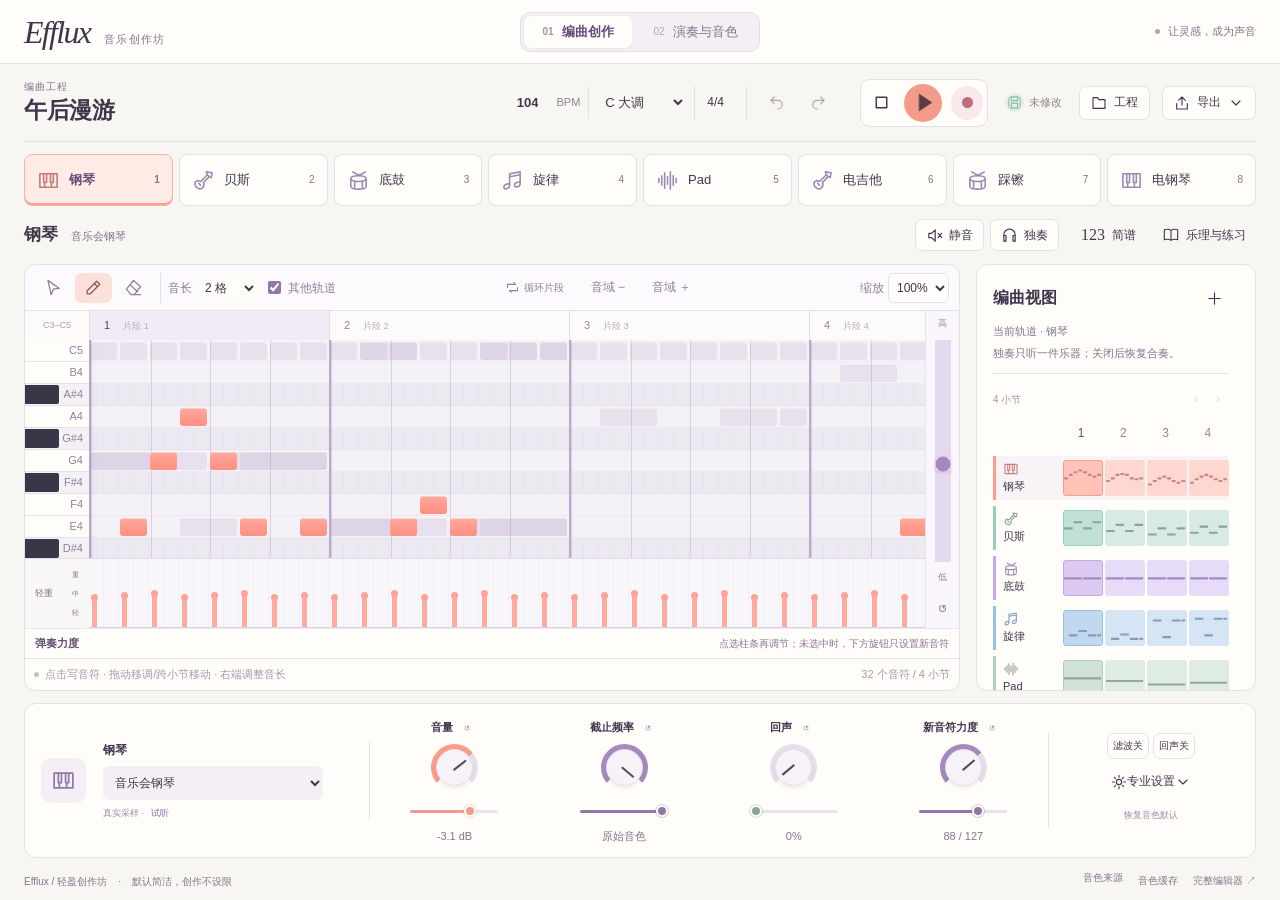
==== index.html @ 4dacd1ad "Improve piano sizing and rapid-note stability" ====
<!DOCTYPE html>
<html lang="zh-CN">
  <head>
    <meta charset="utf-8">
    <meta http-equiv="X-UA-Compatible" content="IE=edge">
    <meta name="viewport" content="width=device-width, initial-scale=1.0" />
    <link rel="icon" href="./favicon.svg">
    <title>Efflux 创作坊 · 音乐工作站</title>
    <script type="module" crossorigin src="./assets/index-B2sTN6uy.js"></script>
    <link rel="modulepreload" crossorigin href="./assets/rolldown-runtime-BCiCTKAo.js">
    <link rel="modulepreload" crossorigin href="./assets/_plugin-vue_export-helper-D7rbJBD7.js">
    <link rel="modulepreload" crossorigin href="./assets/config-B2D1m24P.js">
    <link rel="modulepreload" crossorigin href="./assets/wave-tables-DRWXIC5W.js">
    <link rel="modulepreload" crossorigin href="./assets/audio-math-C4WGKX_A.js">
    <link rel="modulepreload" crossorigin href="./assets/pitch-CbsTXpue.js">
    <link rel="modulepreload" crossorigin href="./assets/song-DfIC3N9r.js">
    <link rel="modulepreload" crossorigin href="./assets/resource-manager-CuB57LXk.js">
    <link rel="modulepreload" crossorigin href="./assets/file-util-VIlEqdmB.js">
    <link rel="modulepreload" crossorigin href="./assets/object-util-DI2gyZvi.js">
    <link rel="modulepreload" crossorigin href="./assets/preload-helper-CRzLMJPS.js">
    <link rel="modulepreload" crossorigin href="./assets/event-factory-CFdeekm0.js">
    <link rel="modulepreload" crossorigin href="./assets/event-util-1BVGP5yg.js">
    <link rel="modulepreload" crossorigin href="./assets/instrument-util-DznUQ_cN.js">
    <link rel="modulepreload" crossorigin href="./assets/pattern-factory-BTwtvT47.js">
    <link rel="modulepreload" crossorigin href="./assets/sample-loader-Dy1rT0mJ.js">
    <link rel="modulepreload" crossorigin href="./assets/storage-util-5brpuvTO.js">
    <link rel="modulepreload" crossorigin href="./assets/event-actions-CHu2_Oul.js">
    <link rel="stylesheet" crossorigin href="./assets/style-CLRMAB6C.css">
  </head>
  <body>
    <noscript>
      <strong>We're sorry but Efflux doesn't work properly without JavaScript enabled. Please enable it to continue.</strong>
    </noscript>
    <div id="app"></div>
  </body>
</html>
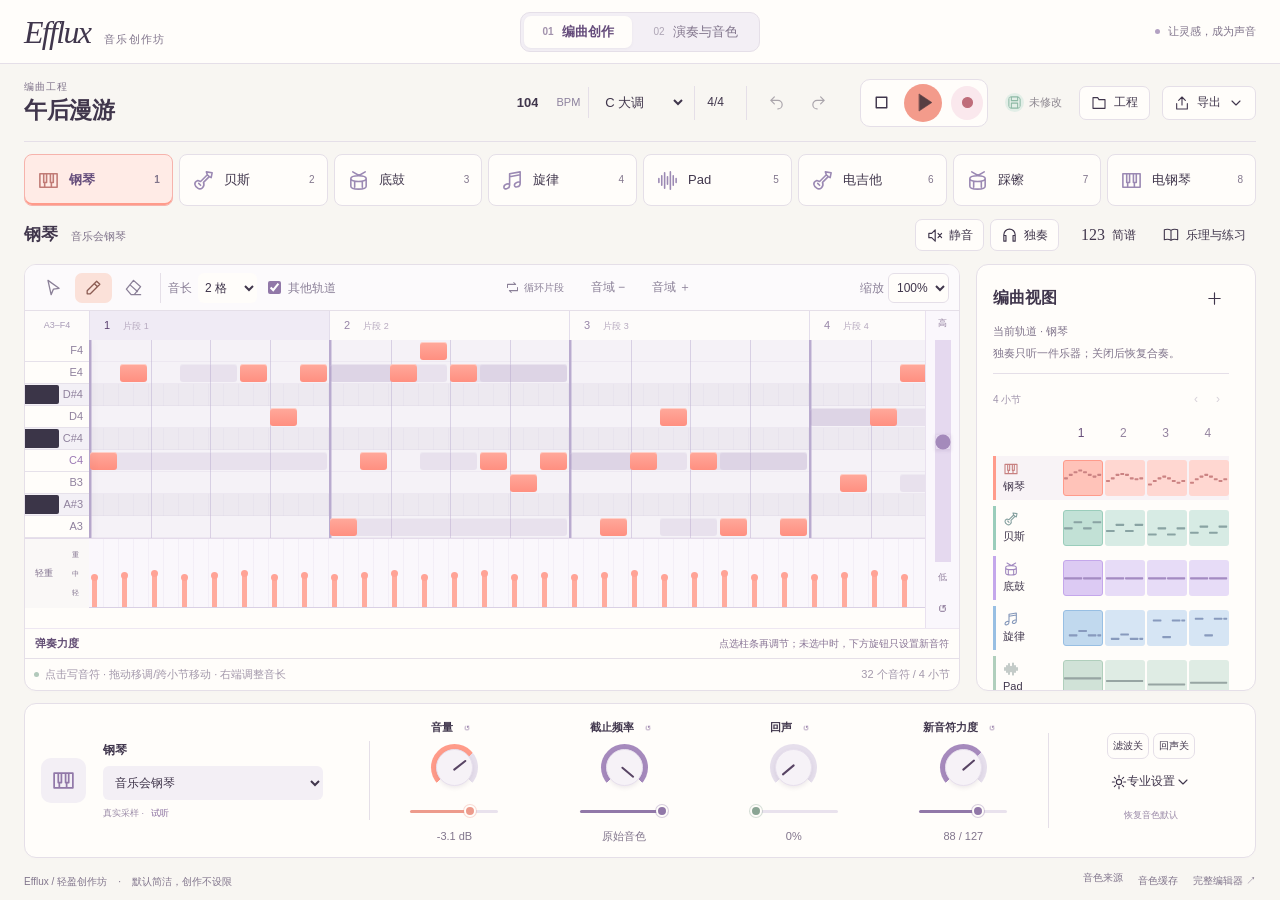
==== commit 6fc1d60a: "Fix keyboard touch scrolling and remove redundant pitch scrolling" ====
--- a/index.html
+++ b/index.html
@@ -6,7 +6,7 @@
     <meta name="viewport" content="width=device-width, initial-scale=1.0" />
     <link rel="icon" href="./favicon.svg">
     <title>Efflux 创作坊 · 音乐工作站</title>
-    <script type="module" crossorigin src="./assets/index-B2sTN6uy.js"></script>
+    <script type="module" crossorigin src="./assets/index-Bx6ua8eS.js"></script>
     <link rel="modulepreload" crossorigin href="./assets/rolldown-runtime-BCiCTKAo.js">
     <link rel="modulepreload" crossorigin href="./assets/_plugin-vue_export-helper-D7rbJBD7.js">
     <link rel="modulepreload" crossorigin href="./assets/config-B2D1m24P.js">
@@ -20,12 +20,12 @@
     <link rel="modulepreload" crossorigin href="./assets/preload-helper-CRzLMJPS.js">
     <link rel="modulepreload" crossorigin href="./assets/event-factory-CFdeekm0.js">
     <link rel="modulepreload" crossorigin href="./assets/event-util-1BVGP5yg.js">
-    <link rel="modulepreload" crossorigin href="./assets/instrument-util-DznUQ_cN.js">
+    <link rel="modulepreload" crossorigin href="./assets/instrument-util-8KfQE2k1.js">
     <link rel="modulepreload" crossorigin href="./assets/pattern-factory-BTwtvT47.js">
     <link rel="modulepreload" crossorigin href="./assets/sample-loader-Dy1rT0mJ.js">
     <link rel="modulepreload" crossorigin href="./assets/storage-util-5brpuvTO.js">
     <link rel="modulepreload" crossorigin href="./assets/event-actions-CHu2_Oul.js">
-    <link rel="stylesheet" crossorigin href="./assets/style-CLRMAB6C.css">
+    <link rel="stylesheet" crossorigin href="./assets/style-CItVqWhl.css">
   </head>
   <body>
     <noscript>
--- a/assets/style-CItVqWhl.css
+++ b/assets/style-CItVqWhl.css
@@ -0,0 +1,2 @@
+.score-reader{min-width:0}.score-intro{justify-content:space-between;align-items:center;gap:16px;margin-bottom:20px;display:flex}.performance .score-reader .score-intro h2{letter-spacing:-.6px;margin:5px 0 6px;font-size:24px;font-weight:600}.score-intro p,.performance .score-reader p{color:var(--studio-muted);margin:8px 0 0;font-size:12px;line-height:1.8}.score-local{color:#557662;white-space:nowrap;background:#edf3ed;border-radius:6px;padding:7px 10px;font-size:11px}.score-columns{grid-template-columns:minmax(260px,.85fr) minmax(320px,1.15fr);align-items:start;gap:16px;display:grid}.score-reader .perf-module{min-width:0}.score-reader h3{align-items:center;gap:9px;margin:0;font-size:15px;font-weight:600;display:flex}.score-step{color:var(--studio-accent);font-variant-numeric:tabular-nums;font-size:10px}.score-upload{box-sizing:border-box;cursor:pointer;text-align:center;background:#fbf9fc;border:1px dashed #c9bacf;border-radius:8px;flex-direction:column;justify-content:center;align-items:center;gap:9px;min-height:230px;margin-top:18px;padding:20px;display:flex;position:relative;overflow:hidden}.score-upload:focus-within{outline:2px solid var(--studio-accent);outline-offset:3px}.score-upload:hover{border-color:var(--studio-accent)}.score-upload-icon{color:var(--studio-accent);padding:8px;font-size:26px;line-height:1}.score-upload strong{font-size:13px;font-weight:500}.score-upload small{color:var(--studio-muted);font-size:11px}.score-upload input{opacity:0;cursor:pointer;width:100%;height:100%;position:absolute;inset:0}.score-upload.has-image{background:#fff;padding:10px}.score-upload img{object-fit:contain;max-width:100%;max-height:400px}.score-filename{overflow-wrap:anywhere;justify-content:space-between;gap:12px;display:flex}.score-filename span{flex-shrink:0}.score-source-actions,.score-transport{flex-wrap:wrap;align-items:center;gap:8px;margin-top:16px;display:flex}.performance .score-reader button,.score-text-import{min-height:36px;padding:8px 12px;font-size:12px}.performance .score-reader .score-primary{background:var(--studio-accent);border-color:var(--studio-accent);color:#fff}.performance .score-reader .score-primary:disabled{color:#9989a4;background:#e8e0ed;border-color:#e8e0ed}.score-text-import{cursor:pointer;color:var(--studio-ink);background:var(--studio-paper);border:1px solid var(--studio-line);box-sizing:border-box;border-radius:6px;position:relative;overflow:hidden}.score-text-import input{opacity:0;cursor:pointer;width:100%;position:absolute;inset:0}.score-text-import:focus-within{outline:2px solid var(--studio-accent);outline-offset:2px}.score-progress{color:var(--studio-muted);gap:7px;margin-top:14px;font-size:11px;display:grid}.score-progress progress{width:100%;height:6px;accent-color:var(--studio-accent)}.score-guidance{border-top:1px solid var(--studio-line);margin-top:20px;padding-top:16px}.score-guidance strong{font-size:12px;font-weight:500}.score-settings{grid-template-columns:1fr 1fr 1fr;gap:12px;margin:18px 0;display:grid}.score-settings label{color:var(--studio-muted);flex-direction:column;gap:7px;min-width:0;font-size:11px;display:flex;position:relative}.performance .score-settings :is(input,select){box-sizing:border-box;background:var(--studio-paper);border:1px solid var(--studio-line);width:100%;min-width:0;height:36px;color:var(--studio-ink);border-radius:6px;margin:0;padding:6px 9px;font-size:12px}.score-settings label small{font-size:10px;position:absolute;top:0;right:0}.score-text-label{justify-content:space-between;gap:12px;margin:0 0 8px;font-size:12px;display:flex}.score-text-label span{color:var(--studio-muted);font-size:11px}.performance .score-reader textarea{box-sizing:border-box;resize:vertical;border:1px solid var(--studio-line);width:100%;min-height:150px;max-height:400px;color:var(--studio-ink);background:#fcfaf6;border-radius:8px;padding:14px;font:18px/1.9 ui-monospace,Consolas,monospace}.score-reader :is(textarea,input,select,button):focus-visible{outline:2px solid var(--studio-accent);outline-offset:3px}.score-parse-state{color:#65816b;min-height:20px;padding:7px 0;font-size:11px;line-height:1.8}.score-parse-state.invalid{color:#a64f45}.score-notes{border-top:1px solid var(--studio-line);flex-wrap:wrap;gap:5px;max-height:110px;padding:10px 0;display:flex;overflow:auto}.score-notes span{background:var(--studio-inset);color:var(--studio-muted);border-radius:5px;padding:4px 8px;font:13px/1.5 ui-monospace,monospace}.score-notes span.active{background:var(--studio-coral);color:#533c35}.score-notes span.rest{opacity:.65}.score-syntax{border-top:1px solid var(--studio-line);color:var(--studio-muted);margin-top:16px;padding-top:12px;font-size:11px}.score-syntax summary{cursor:pointer;color:var(--studio-ink);padding:4px 0;font-size:12px}.score-syntax dl{gap:9px;margin:12px 0 0;display:grid}.score-syntax dl div{grid-template-columns:130px 1fr;gap:10px;line-height:1.7;display:grid}.score-syntax dt{color:var(--studio-ink)}.score-syntax dd{margin:0}.score-syntax pre{white-space:pre-wrap;overflow-wrap:anywhere;max-height:180px;overflow:auto}.performance .score-reader .score-error{color:#9b5147;background:#fcf0ed;border:1px solid #edd1c9;border-radius:8px;margin-top:14px;padding:12px 14px}.performance .score-reader .score-storage-note{margin-top:18px;font-size:11px}@media (width<=1100px){.score-columns{grid-template-columns:1fr}.score-upload{min-height:170px}}@media (width<=640px){.score-intro{flex-direction:column;align-items:flex-start;gap:10px}.score-intro h2{font-size:22px}.score-settings{gap:8px}.score-syntax dl div{grid-template-columns:1fr;gap:2px}.performance .score-reader .perf-module-head{flex-wrap:wrap}}.workspace-nav{color:#493957;z-index:30;background:#f8f5f2;border-bottom:1px solid #e5dfe9;justify-content:center;align-items:center;gap:6px;height:48px;font:13px Segoe UI,Microsoft YaHei,sans-serif;display:flex;position:relative}.workspace-nav button{font:inherit;color:inherit;cursor:pointer;background:0 0;border:0;border-radius:6px;padding:8px 20px}.workspace-nav button[aria-selected=true]{color:#6e4d85;background:#e8dfef;font-weight:650}.workspace-nav .workspace-playback{color:#8c6c98;font-size:11px;position:absolute;right:18px}.workspace-nav button:focus-visible{outline-offset:2px;outline:2px solid #8d70a6}body.atelier-body .atelier{height:calc(100dvh - 48px);min-height:0}.performance{--module-gap:16px;--panel-padding:18px;--ink:#3d3049;--muted:#928599;--line:#e6e0e9;--accent:#9173a6;--paper:#fffdfa;color:var(--ink);background:#faf8f5;flex-direction:column;max-width:1920px;height:calc(100dvh - 48px);min-height:0;margin:auto;font:13px/1.5 Segoe UI,Microsoft YaHei,sans-serif;display:flex}.performance *,.performance :before,.performance :after{box-sizing:border-box}.performance button,.performance input,.performance select{font:inherit;color:inherit}.performance button,.perf-file{cursor:pointer;white-space:nowrap;background:#f1ebf3;border:1px solid #0000;border-radius:6px;justify-content:center;align-items:center;gap:4px;min-height:32px;padding:6px 12px;text-decoration:none;display:inline-flex}.performance button:hover,.perf-file:hover{background:#e9e1ee}.performance button:disabled{opacity:.35;cursor:default}.performance button[aria-pressed=true]{color:#583c6a;background:#dfd0e9}.performance input,.performance select{border:1px solid var(--line);background:var(--paper);border-radius:5px;min-width:0;padding:6px 8px}.performance input[type=range]{accent-color:var(--accent);cursor:pointer;background:0 0;border:0;width:100%;height:23px;padding:0}.performance input[type=checkbox]{accent-color:var(--accent);padding:0}.performance input[type=number]{width:65px}.performance button:focus-visible,.performance input:focus-visible,.performance select:focus-visible,.perf-file:focus-within{outline-offset:3px;outline:2px solid #9275ac}.performance h1,.performance h2,.performance p{margin:0}.performance h1{letter-spacing:1px;margin:3px 0;font-size:25px;font-weight:550}.performance p,.performance small{color:var(--muted)}.perf-eyebrow{letter-spacing:1.6px;color:#a18daa;font-size:9px}.perf-header{flex:none;justify-content:space-between;align-items:center;padding:10px 28px;display:flex}.perf-header .perf-eyebrow{display:none}.perf-header h1{margin:0 0 2px;font-size:22px;line-height:1.35}.perf-header p{font-size:11px}.perf-status{color:var(--muted);text-align:right;font-size:11px}.perf-status>span{background:#c7b8cd;border-radius:50%;width:6px;height:6px;margin-right:6px;display:inline-block}.perf-status>span.ready{background:#8ba48c}.perf-status small{margin-top:6px;font-size:10px;display:block}.perf-toolbar{border-top:1px solid var(--line);border-bottom:1px solid var(--line);flex-wrap:wrap;flex:none;align-items:end;gap:8px;margin:0 28px 14px;padding:8px 0;display:flex}.perf-toolbar>label{color:var(--muted);flex-direction:column;gap:4px;font-size:10px;display:flex}.perf-toolbar input,.perf-toolbar select{font-size:12px}.perf-name input{width:180px}.perf-toolbar .perf-file{color:var(--ink);flex-direction:row;font-size:12px;display:inline-flex}.perf-file input{display:none}.perf-history{gap:4px;margin-left:auto;display:flex}.perf-history button{padding:5px 8px;font-size:11px}.perf-body{flex:1;grid-template-columns:172px minmax(0,1fr);min-height:0;margin:0 28px;display:grid}.perf-rail{border-right:1px solid var(--line);flex-direction:column;justify-content:space-between;padding-bottom:18px;padding-right:18px;display:flex;overflow:auto}.perf-rail nav{flex-direction:column;gap:5px;display:flex}.perf-rail nav button{text-align:left;white-space:normal;background:0 0;justify-content:start;gap:12px;padding:12px 8px}.perf-rail nav b{color:#a28eae;font-size:10px;font-weight:400}.perf-rail nav small{margin-top:3px;font-size:9px;display:block}.perf-rail nav button.active{color:#714d87;background:#ede5f1}.perf-rail-bottom{text-align:center;gap:6px;margin-top:25px;font-size:10px;display:grid}.perf-rail-bottom button{font-size:11px}.performance .perf-subtle{color:#9a8b9e;background:0 0}.perf-content{overscroll-behavior:contain;gap:var(--module-gap);scrollbar-gutter:stable;scrollbar-width:thin;flex-direction:column;min-width:0;padding:0 8px 24px 22px;display:flex;overflow-y:auto}.perf-module{background:var(--paper);border:1px solid var(--line);padding:var(--panel-padding);border-radius:10px;flex-shrink:0;min-width:0;margin:0}.perf-module-head{justify-content:space-between;align-items:center;gap:8px;min-height:32px;margin-bottom:12px;display:flex}.perf-module-head>div:last-child{align-items:center;gap:4px;display:flex}.perf-module-head>div:first-child:has(.perf-eyebrow){display:block}.perf-module-head button{color:#9b88a6;background:0 0;min-height:25px;padding:3px 6px;font-size:10px}.perf-module-head button:hover{background:#f0e9f4}.perf-module p{margin-bottom:16px;font-size:11px;line-height:1.7}.perf-toggle{white-space:nowrap;color:#8f7c9b;align-items:center;gap:4px;font-size:10px;display:inline-flex}.perf-layer{border-top:1px solid #efeaf1;grid-template-columns:54px minmax(120px,1.7fr) minmax(80px,1fr) 65px 65px minmax(70px,.7fr) 25px;align-items:center;gap:10px;margin-top:12px;padding-top:12px;display:grid}.perf-layer>label:not(.perf-toggle){color:var(--muted);flex-direction:column;gap:4px;font-size:9px;display:flex}.perf-layer select{width:100%;font-size:12px}.perf-layer button{background:0 0;padding:0}.perf-grid,.perf-module-grid{gap:var(--module-gap);flex-shrink:0;grid-template-columns:repeat(2,minmax(0,1fr));align-items:stretch;display:grid}.perf-module-grid>[data-module=eq],.perf-module-grid>[data-module=dynamics]{grid-column:1/-1}.perf-controls{grid-template-columns:repeat(2,minmax(0,1fr));gap:16px 20px;margin-top:12px;display:grid}.perf-controls.bypassed{opacity:.53}.perf-param{grid-template-columns:1fr auto;align-items:center;gap:3px 8px;font-size:10px;display:grid}.perf-param input{grid-area:2/1/auto/-1}.perf-param output{color:#a38cae;font-variant-numeric:tabular-nums;font-size:10px}.perf-choices{flex-wrap:wrap;gap:10px;margin:14px 0;display:flex}.perf-choices label{color:var(--muted);flex-direction:column;flex:1;gap:4px;min-width:95px;font-size:10px;display:flex}.perf-choices select{width:100%;font-size:11px}.perf-eq-graph svg{touch-action:none;width:100%;display:block;overflow:visible}.perf-eq-graph text,.perf-envelope text{fill:#ad9db6;pointer-events:none;font-size:9px}.performance svg .grid{stroke:#e9e2ed;stroke-width:1px;fill:none}.performance svg .response{fill:none;stroke:#a181b6;stroke-width:2px}.perf-eq-graph circle{fill:#f7f1fa;stroke:#aa8bbd;stroke-width:2px;cursor:grab;touch-action:none}.perf-eq-graph circle.selected{fill:#d7c2e3}.perf-eq-graph small{font-size:9px}.perf-envelope{width:100%;height:90px}.perf-harmonics{gap:12px;height:176px;padding:12px 4px 0;display:flex}.perf-harmonics label{flex-direction:column;flex:1;align-items:center;gap:6px;font-size:10px;display:flex}.perf-harmonics input[type=range]{writing-mode:vertical-lr;direction:rtl;width:24px;height:142px}.perf-route{grid-template-columns:14px minmax(80px,1fr) 14px minmax(80px,1fr) minmax(80px,1fr) 35px;align-items:center;gap:10px;margin-top:10px;font-size:10px;display:grid}.perf-route select{width:100%;font-size:11px}.perf-matrix-head{color:var(--muted);grid-template-columns:1fr 1fr 1fr;margin-left:24px;font-size:9px;display:grid}.perf-chords{gap:8px;margin:20px 0;display:flex}.perf-chords button{touch-action:none;background:#efe6f2;flex-direction:column;flex:1;height:70px;font-size:17px}.perf-chords button:active{background:#dbcae5}.perf-chords small{font-size:10px}.perf-custom-chord{flex-wrap:wrap;align-items:center;gap:10px;font-size:11px;display:flex}.perf-custom-chord input{width:140px}.perf-drums{flex-wrap:wrap;gap:10px;margin:16px 0;display:flex}.perf-drums button{flex:1;min-height:60px}.perf-actions{flex-wrap:wrap;align-items:center;gap:14px;margin:18px 0;font-size:11px;display:flex}.perf-actions a{color:#87609d}.perf-sample-controls{flex-wrap:wrap;gap:18px;margin-top:20px;display:flex}.perf-sample-controls label{flex-direction:column;gap:6px;min-width:100px;font-size:11px;display:flex}.perf-sample-controls label:has(input[type=checkbox]){flex-direction:row;align-items:center}.performance audio{max-width:100%;height:34px}.perf-library-row{border-top:1px solid var(--line);align-items:center;gap:8px;padding:10px 0;display:flex}.perf-library-row>span{flex:1}.perf-library-row button{font-size:10px}.perf-dock{border-top:1px solid var(--line);background:#f7f3ef;flex:none;margin-top:0;padding:10px 28px 8px;box-shadow:0 -6px 20px #5a395305}.perf-dock-top{align-items:center;gap:16px;margin-bottom:8px;display:flex}.perf-playing{flex:1;min-width:160px}.perf-playing strong{text-overflow:ellipsis;white-space:nowrap;max-width:320px;font-size:12px;font-weight:550;display:block;overflow:hidden}.perf-playing small{font-size:9px;display:block}.perf-octave{align-items:center;gap:8px;font-size:10px;display:flex}.perf-octave button{min-width:26px;min-height:26px;padding:0}.perf-output{align-items:center;gap:8px;width:135px;font-size:10px;display:flex}.performance .perf-record{color:#b67869;background:#f5e5df;font-size:11px}.perf-dock-instruments{grid-template-columns:140px minmax(0,1fr);gap:18px;display:grid}.perf-scope{flex-direction:column;justify-content:center;gap:8px;display:flex}.perf-scope>div{background:#fcfaf8;border:1px solid #e8dfeb;border-radius:6px;height:70px;position:relative;overflow:hidden}.perf-scope span{color:#af9bb7;font-size:8px;position:absolute;top:4px;left:6px}.perf-scope canvas{width:100%;height:55px;margin-top:12px;display:block}.performance-keyboard{min-width:0}.piano-top{justify-content:space-between;align-items:center;gap:12px;margin-bottom:6px;font-size:10px;display:flex}.piano-top strong{white-space:nowrap;font-size:11px;font-weight:500}.piano-top small{margin-left:8px;font-size:8px}.piano-top>div{align-items:center;gap:4px;display:flex}.piano-top button{background:0 0;min-height:24px;padding:3px 6px;font-size:9px}.piano-top label{white-space:nowrap;align-items:center;gap:4px;margin:0 6px;font-size:9px;display:flex}.keyboard-scroll{scrollbar-width:thin;overscroll-behavior-x:contain;border:1px solid #d7cddd;border-radius:5px;overflow:auto hidden}.keyboard-bed{background:#ded3e3;height:110px;position:relative}.performance .piano-key{touch-action:none;color:#ac9cb4;background:linear-gradient(#fffdfa,#f6f2ed);border:1px solid #ddd3e1;border-top:0;border-radius:0 0 4px 4px;flex-direction:column;justify-content:end;align-items:center;gap:1px;height:110px;padding:0;font-size:8px;display:flex;position:absolute;top:0;box-shadow:inset 0 -3px #eae4e0}.performance .piano-key.black{z-index:2;color:#c0afcd;background:linear-gradient(#5b4c66,#392f43);border:0;height:68px;box-shadow:inset 0 -3px #271f30}.piano-key span{font-size:8px;line-height:14px}.piano-key small{font-size:7px;line-height:12px}.performance .piano-key.pressed,.performance .piano-key:active{background:#f3b7a6;box-shadow:inset 0 3px 8px #d5958770}.performance .piano-key.black.pressed{background:#ae80b8}.performance-keyboard>p{white-space:normal;margin:5px 0 0;font-size:8px}.perf-alert,.perf-notice{border-radius:6px;flex:none;margin:0 28px 10px;padding:8px 12px;font-size:11px}.perf-alert{color:#a45f51;background:#fae6de;justify-content:space-between;align-items:center;display:flex}.perf-alert button{background:0 0;min-height:20px;padding:0 4px}.perf-notice{color:#7d638e;background:#ede8f2}@media (width>=1500px){.perf-module-grid>[data-module=dynamics]{grid-column:1/-1}.perf-module-grid>[data-module=dynamics] .perf-controls{grid-template-columns:repeat(3,minmax(0,1fr))}}@media (height<=850px){.perf-header{padding:8px 24px}.performance h1{font-size:22px}.perf-toolbar{margin-bottom:10px;padding:8px 0}.performance{--panel-padding:16px}.perf-dock{padding-top:8px}.perf-scope>div{height:58px}.perf-scope canvas{height:42px}.keyboard-bed,.performance .piano-key{height:96px}.performance .piano-key.black{height:61px}}@media (width<=1000px){.perf-body{grid-template-columns:135px minmax(0,1fr);margin:0 18px}.perf-header{padding-left:18px;padding-right:18px}.perf-rail{padding-right:10px}.perf-rail nav button{gap:6px;padding:10px 5px;font-size:11px}.perf-content{padding-left:14px}.perf-layer{grid-template-columns:48px minmax(110px,1fr) 80px 60px;gap:8px}.perf-layer>label:last-of-type,.perf-layer>label:nth-last-of-type(2){grid-row:2}.perf-layer>button{grid-area:2/4}.perf-toolbar{margin-left:18px;margin-right:18px}.perf-history{margin-left:0}.perf-dock{padding-left:18px;padding-right:18px}.perf-dock-instruments{grid-template-columns:100px minmax(0,1fr);gap:10px}.perf-grid,.perf-module-grid{grid-template-columns:1fr}.perf-module-grid>[data-module=eq],.perf-module-grid>[data-module=dynamics]{grid-column:auto}.workspace-nav .workspace-playback{font-size:9px;right:10px}.workspace-nav{justify-content:start;padding-left:12px}.workspace-nav button{padding:7px 12px}}@media (width<=640px){.performance{height:calc(100dvh - 48px)}.perf-header{gap:8px;padding:12px 14px 10px}.performance h1{letter-spacing:0;font-size:18px}.perf-header p{font-size:10px}.perf-status{max-width:94px;font-size:9px}.perf-status small{font-size:8px}.perf-eyebrow{letter-spacing:.7px;font-size:8px}.perf-toolbar{align-items:center;gap:6px;margin:0 14px 10px}.perf-toolbar>label{font-size:8px}.perf-name input{width:124px}.perf-toolbar select{max-width:160px}.perf-toolbar button,.perf-toolbar .perf-file{min-height:28px;padding:4px 8px;font-size:10px}.perf-history{gap:2px}.perf-history button{min-height:24px;padding:3px 6px;font-size:9px}.perf-body{flex-direction:column;margin:0 14px;display:flex}.perf-rail{border:0;flex:none;padding:0;overflow:visible}.perf-rail nav{border-bottom:1px solid var(--line);flex-direction:row;gap:3px;margin-bottom:10px;padding-bottom:8px;display:flex}.perf-rail nav button{flex:1;justify-content:center;padding:6px 3px;font-size:10px}.perf-rail nav b,.perf-rail nav small,.perf-rail-bottom{display:none}.perf-content{flex:1;min-height:0;padding:0 0 15px}.performance{--panel-padding:14px;--module-gap:14px}.perf-module-head h2{font-size:13px}.perf-module-head button{padding:2px 4px;font-size:9px}.perf-module p{margin-bottom:12px;font-size:10px}.perf-controls{gap:12px 16px}.perf-param,.perf-param output{font-size:9px}.perf-layer{grid-template-columns:40px minmax(100px,1fr) 58px;gap:8px}.perf-layer>select{grid-column:2/-1}.perf-layer>label:nth-of-type(2){grid-area:2/1/auto/3}.perf-layer>label:nth-of-type(3){grid-area:2/3}.perf-layer>label:nth-last-of-type(2){grid-area:3/1/auto/2}.perf-layer>label:last-of-type{grid-area:3/2}.perf-layer>button{grid-area:3/3}.perf-layer input[type=number]{width:100%}.perf-dock{padding:8px 14px 5px}.perf-dock-top{flex-wrap:wrap;gap:8px;margin-bottom:6px}.perf-playing{min-width:100px}.perf-playing strong{max-width:150px;font-size:10px}.perf-playing small{font-size:8px}.perf-output{width:85px;font-size:9px}.perf-octave{gap:4px;font-size:9px}.perf-dock-top>.perf-record{min-height:24px;padding:3px 6px;font-size:9px}.perf-dock-instruments{display:block}.perf-scope{display:none}.piano-top{flex-wrap:wrap;gap:3px}.piano-top strong{font-size:9px}.piano-top>div{gap:0}.piano-top small{font-size:7px}.piano-top label{margin:0 3px;font-size:8px}.piano-top button{min-height:22px;padding:2px 4px;font-size:8px}.keyboard-bed,.performance .piano-key{height:91px}.performance .piano-key.black{height:58px}.performance-keyboard>p{margin-top:3px;font-size:7px}.perf-route{grid-template-columns:10px 1fr 10px 1fr 65px 28px;gap:4px}.perf-route select{padding:5px 3px;font-size:9px}.perf-route output{font-size:8px}.perf-chords{gap:4px}.perf-chords button{height:55px;padding:4px;font-size:13px}.perf-chords small{font-size:8px}.workspace-nav .workspace-playback{font-size:8px;right:10px}.workspace-nav button{padding:7px 10px;font-size:11px}}@media (height<=600px){.perf-header{display:none}.perf-toolbar{margin-top:6px;margin-bottom:6px}.perf-dock-top{margin-bottom:2px}.perf-scope{display:none}.perf-dock-instruments{display:block}.keyboard-bed,.performance .piano-key{height:75px}.performance .piano-key.black{height:48px}.performance-keyboard>p{display:none}.perf-dock{padding-top:4px}.perf-content{min-height:70px}}@media (prefers-reduced-motion:reduce){.performance *{scroll-behavior:auto}}.workspace-nav{box-sizing:border-box}.performance h1,.performance h2{color:var(--ink);float:none;background:0 0;border:0;padding:0;font-family:inherit;display:block}.performance h1{font-weight:550}.performance{--muted:#81738b}.perf-param{font-size:12px}.perf-param output{font-size:11px}.perf-module p{font-size:12px}.perf-output{white-space:nowrap;flex-shrink:0}.perf-output input{min-width:0}.perf-layer>label:not(.perf-toggle){font-size:10px}.perf-choices label{font-size:11px}.perf-rail nav small{font-size:10px}.perf-dock-top .perf-record{flex-shrink:0}@media (width<=640px){.performance h2{font-size:14px}.perf-param{font-size:11px}.perf-param output{font-size:10px}.perf-module p{font-size:11px}.perf-output{width:78px;font-size:9px}.perf-header h1{font-size:18px}.perf-dock-top{gap:6px}.perf-octave{font-size:8px}}@media (width>=1101px){.perf-module-grid:has([data-module=eq]){grid-template-columns:repeat(2,minmax(0,1fr))}.perf-module-grid>[data-module=eq]{grid-column:auto}.perf-module-grid>[data-module=eq] .perf-controls{grid-template-columns:repeat(4,minmax(0,1fr));gap:10px 14px}}.performance input[type=range],.atelier input[type=range]{touch-action:none}.performance{position:relative}.perf-prepare{min-width:92px}.perf-alert,.perf-notice{z-index:20;overflow-wrap:anywhere;width:max-content;max-width:min(640px,100% - 32px);margin:0;position:absolute;top:12px;left:50%;transform:translate(-50%);box-shadow:0 3px 14px #5a395312}.perf-notice,body.atelier-body .loader{pointer-events:none}.perf-layers>.perf-module-head{min-height:28px;margin-bottom:4px}.perf-layers>p{margin-bottom:10px;font-size:11px}.perf-layers .perf-layer{margin-top:10px;padding-top:10px}body.atelier-body{color:#342747;margin:0;font-size:14px;overflow-x:hidden;background:#faf8f5!important;font-family:Inter,Segoe UI,Microsoft YaHei,sans-serif!important}body.atelier-body #efflux{background:#faf8f5;width:100%;min-width:0;max-width:none}body.atelier-body .application-footer{display:none}.atelier{--ink:#342747;--muted:#93899e;--line:#e7e1eb;--coral:#ff9786;--lavender:#a797c4;--paper:#fffdfb;box-sizing:border-box;max-width:1920px;min-height:100vh;color:var(--ink);background:radial-gradient(at 0 100%,#eee9f280,#0000 50%),#faf8f5;margin:auto;padding:24px 26px 12px;font-family:Inter,Segoe UI,Microsoft YaHei,sans-serif;line-height:1.5}.atelier *,.atelier :before,.atelier :after{box-sizing:border-box}.atelier button,.atelier input,.atelier select,.atelier textarea,.atelier summary{font:inherit;color:inherit}.atelier button,.atelier summary{cursor:pointer}.atelier button{background:0 0;border:0;border-radius:7px;min-height:34px;padding:6px 10px;transition:background .15s}.atelier button:hover{background:#eee9f2}.atelier button:disabled{opacity:.35;cursor:default}.atelier button:focus-visible,.atelier summary:focus-visible,.atelier input:focus-visible,.atelier textarea:focus-visible,.atelier select:focus-visible{outline-offset:3px;outline:2px solid #8b79ae}.atelier svg{vertical-align:middle;flex-shrink:0;width:21px;height:21px}.atelier a{color:inherit;text-decoration:none}.atelier input,.atelier select,.atelier textarea{border:1px solid var(--line);background:0 0;border-radius:6px;min-width:0}.atelier select{cursor:pointer;max-width:100%;padding:7px 25px 7px 8px}.atelier h1,.atelier h2,.atelier h3,.atelier p{margin:0}.atelier-header{align-items:center;gap:16px;min-height:55px;margin-bottom:24px;display:flex}.wordmark{letter-spacing:-2px;white-space:nowrap;align-items:baseline;gap:17px;margin-right:8px;font-family:Georgia,Times New Roman,serif;font-size:40px;font-style:italic;line-height:1;display:flex}.wordmark span{letter-spacing:1px;color:var(--muted);font:11px Segoe UI,Microsoft YaHei,sans-serif}.atelier .project-title{border:0;border-bottom:1px solid #0000;flex:1;width:165px;min-width:90px;max-width:260px;padding:5px 1px;font-size:21px;font-weight:600}.atelier .project-title:hover{border-bottom-color:var(--line)}.timing{white-space:nowrap;align-items:center;gap:8px;font-size:13px;display:flex}.timing label{align-items:center;gap:3px;display:flex}.atelier .timing input{text-align:right;font-variant-numeric:tabular-nums;border:0;width:48px;padding:4px 0}.timing span{color:#8d829e;font-size:11px}.atelier .timing select{border:0;border-left:1px solid var(--line);border-radius:0;padding-left:12px}.atelier .meter{border-left:1px solid var(--line);border-radius:0;padding-left:12px}.history-buttons{background:#f0edf2;border-radius:22px;display:flex}.history-buttons button{min-height:32px;padding:4px 11px}.history-buttons svg{width:17px;height:17px}.transport{background:#fffcfa;border:1px solid #f0e9e8;border-radius:12px;align-items:center;gap:7px;padding:4px 7px;display:flex}.atelier .transport button{place-items:center;width:32px;height:32px;padding:6px;display:grid}.atelier .transport .play-button{background:var(--coral);color:#fff;border-radius:50%;width:45px;height:45px}.play-button svg{fill:currentColor;stroke-width:.6px;width:25px;height:25px}.atelier .record-button{color:#ef739c;background:#ffeaf1;border-radius:50%;margin-left:2px}.record-button svg{fill:currentColor;width:15px;height:15px}.record-button.active{box-shadow:0 0 0 3px #f8a8bf}.saved-indicator{white-space:nowrap;align-items:center;gap:5px;display:flex;color:#8d8790!important;font-size:11px!important}.saved-indicator svg{color:#8db9a5;background:#e2eee7;border-radius:50%;width:19px;height:19px;padding:2px}.file-menu{white-space:nowrap;position:relative}.file-menu summary{background:#f0edeb;border-radius:8px;align-items:center;gap:7px;padding:9px 12px;font-size:12px;list-style:none;display:flex}.file-menu summary::-webkit-details-marker{display:none}.file-menu summary svg{width:16px;height:16px}.file-menu[open] summary{background:#eae3f0}.menu-popover{z-index:25;border:1px solid var(--line);background:#fffdfb;border-radius:9px;min-width:190px;padding:6px;position:absolute;top:calc(100% + 9px);right:0;box-shadow:0 8px 30px #34274715}.menu-popover button{text-align:left;width:100%;font-size:13px;display:block}.instrument-tabs{grid-template-columns:repeat(8,minmax(0,1fr));gap:5px;display:grid}.atelier .instrument-tabs button{border:1px solid var(--line);background:#fffdfb;border-radius:6px;justify-content:center;align-items:center;gap:11px;min-width:0;height:61px;padding:8px;font-size:14px;display:flex}.instrument-tabs svg{color:#9b89b3;width:28px;height:28px}.instrument-tabs small{color:#b3a6c2;align-self:flex-end;margin-bottom:4px;font-size:10px}.atelier .instrument-tabs .selected{background:color-mix(in srgb, var(--track-color) 45%, #fffdfb);border-color:var(--track-color);font-weight:600}.instrument-tabs .selected svg{color:color-mix(in srgb, var(--track-color) 60%, #654b56)}.instrument-tabs .muted{opacity:.5}.workspace-heading{justify-content:space-between;align-items:center;padding:20px 2px 12px;display:flex}.eyebrow{letter-spacing:1px;color:var(--muted);font-size:10px}.workspace-heading h1{margin-top:3px;font-size:16px;font-weight:600}.workspace-heading h1 span{color:var(--muted);margin-left:13px;font-size:11px;font-weight:400}.workspace-actions{gap:7px;font-size:12px;display:flex}.workspace-actions button{align-items:center;gap:7px;display:flex}.workspace-actions svg{width:16px;height:16px}.numeric-icon{font-family:Georgia,serif;font-size:16px}.atelier .active{color:#665184;background:#eae4f2}.atelier .workspace-actions .mobile-arrange{display:none}.creation-area{grid-template-columns:minmax(0,1fr) 285px;align-items:start;gap:12px;display:grid}.editor-panel{border:1px solid var(--line);background:#fffefb;border-radius:8px;min-width:0;overflow:hidden}.editor-toolbar{border-bottom:1px solid var(--line);color:#8b8098;white-space:nowrap;align-items:center;gap:12px;height:48px;padding:8px 10px;font-size:10px;display:flex}.tools{border-right:1px solid var(--line);gap:3px;padding-right:8px;display:flex}.atelier .tools button{height:30px;min-height:30px;padding:4px 9px}.tools svg{width:19px;height:19px}.atelier .tools button.active{color:#6b4d60;background:#ffd6c9}.length-control{align-items:center;gap:6px;display:flex}.atelier .length-control select{border:0;padding:5px 13px 5px 3px}.ghost-control{align-items:center;gap:4px;display:flex}.atelier input[type=checkbox]{accent-color:#9983b1;width:13px;height:13px}.loop-button{align-items:center;gap:4px;margin-left:auto;display:flex;font-size:10px!important}.loop-button svg{width:15px;height:15px}.grid-note{color:#aaa0b3;font-size:9px}.piano-scroll{scrollbar-width:thin;scrollbar-color:#cfc4dc transparent;overflow:auto}.piano-surface{min-width:100%;position:relative}.bar-ruler{background:#fdfbfa;height:29px;display:flex;position:relative}.ruler-label{color:#a99cb7;flex-shrink:0;place-items:center;width:64px;font-size:7px;display:grid}.atelier .bar-ruler button{text-align:left;color:#9684a7;border-left:1px solid #e3ddeb;border-radius:0;flex-shrink:0;align-items:center;gap:13px;min-height:29px;padding:4px 14px;font-size:11px;display:flex}.bar-ruler small{color:#b6a9bf;font-size:9px;font-weight:400}.atelier .bar-ruler .current{color:#5a406e;background:#f0ebf5}.piano-body{display:flex}.piano-keys{z-index:5;flex-shrink:0;width:64px;position:sticky;left:0;box-shadow:4px 0 8px #34274708}.atelier .piano-keys button{text-align:right;color:#90829e;background:#fffdfa;border:0;border-bottom:1px solid #e6e1ea;border-radius:0;width:64px;min-height:0;padding:0;font-size:8px;display:block;position:relative}.piano-keys button span{padding-right:6px}.atelier .piano-keys button.black{background:#f3f0f6}.piano-keys button.black:before{content:"";background:#3b3548;border-radius:0 2px 2px 0;width:34px;position:absolute;top:1px;bottom:1px;left:0}.piano-keys button.tonic{color:#9b78b4}.note-grid{touch-action:pan-x pan-y;cursor:crosshair;isolation:isolate;background:repeating-linear-gradient(90deg, transparent 0, transparent calc(var(--step-width) - 1px), #c7bdd849 calc(var(--step-width) - 1px), #c7bdd849 var(--step-width));flex-shrink:0;position:relative}.grid-row{z-index:-1;pointer-events:none;background:#f0edf696;border-bottom:1px solid #d9d2e454;width:100%;position:absolute}.grid-row.dark{background:#e6e2edb3}.grid-row.inScale:not(.dark){background:#f5f2f7}.bar-lines{pointer-events:none;z-index:0;border-left:2px solid #b9abcf;position:absolute;top:0;bottom:0}.bar-lines i{border-left:1px solid #c2b5d58c;position:absolute;top:0;bottom:0}.atelier .piano-note{z-index:3;cursor:grab;touch-action:none;text-align:left;background:linear-gradient(#ffa99b,#ff8f80);border:0;border-radius:3px;min-height:0;padding:0;position:absolute;box-shadow:inset 0 1px #ffffff70}.piano-note>span:first-child{opacity:.65;color:#7d4a54;padding:0 6px;font:8px/14px Segoe UI,sans-serif;display:block;overflow:hidden}.atelier .piano-note:hover{background:#ff8f7c}.atelier .piano-note.chosen{z-index:4;outline:2px solid #fff;box-shadow:0 0 0 2px #ee8e82}.resize-grip{cursor:ew-resize;width:7px;position:absolute;top:0;bottom:0;right:0}.atelier .ghost-note{opacity:.2;pointer-events:none;z-index:1;background:#b5a3ca}.playhead{z-index:6;pointer-events:none;background:#5b456d;width:2px;position:absolute;top:0;bottom:0}.playhead:before{content:"";background:#5b456d;border-radius:0 0 3px 3px;width:8px;height:8px;position:absolute;top:0;left:-3px}.velocity-lane{background:#f7f3f6;border-top:5px solid #fffdfb;height:70px;display:flex;position:relative}.velocity-label{color:#80718e;z-index:5;background:#faf8f7;flex-shrink:0;justify-content:space-around;align-items:center;width:64px;font-size:9px;display:flex;position:sticky;left:0}.velocity-label small{text-align:right;font-size:7px;line-height:19px}.velocity-bars{background:repeating-linear-gradient(90deg,#0000 0 14px,#ded5e944 14px 15px);border-bottom:1px solid #d9d0e5;flex:1;position:relative}.atelier .velocity-bars button{background:#ffab9e;border-radius:3px 3px 0 0;width:5px;min-height:5px;margin-left:3px;padding:0;position:absolute;bottom:0}.velocity-bars button:before{content:"";background:#ffa396;border-radius:50%;width:7px;height:7px;position:absolute;top:-2px;left:-1px}.editor-status{border-top:1px solid var(--line);color:#a398ab;justify-content:space-between;align-items:center;gap:8px;min-height:32px;padding:8px 11px;font-size:9px;display:flex}.editor-status span:first-child{align-items:center;gap:6px;display:flex}.editor-status i{background:#b2c9bb;border-radius:50%;flex-shrink:0;width:5px;height:5px}.arrangement-panel{border:1px solid var(--line);background:#fffdfb;border-radius:8px;min-height:609px;padding:13px 10px 10px}.panel-title{align-items:center;gap:5px;display:flex}.panel-title h2{flex:1;font-size:13px;font-weight:600}.panel-title button{min-height:28px;padding:2px 6px}.panel-title svg{width:17px;height:17px}.atelier .drawer-close{display:none}.arrange-ruler{color:#a094ac;align-items:center;margin:9px 0 0;font-size:10px;display:flex}.arrange-ruler span{flex:1}.arrange-ruler button{min-height:24px;padding:0 9px;font-size:19px}.arrange-numbers{color:#94839f;grid-template-columns:67px repeat(4,1fr);margin-bottom:5px;font-size:9px;display:grid}.arrange-numbers button{min-height:25px;padding:3px;font-size:10px}.arrange-numbers .current{color:#674e7a}.arrange-row{border-left:3px solid var(--track-color);align-items:center;gap:5px;height:44px;margin-bottom:7px;padding-left:4px;display:flex}.arrange-row.selected{background:#f8f3f6}.atelier .arrange-track{text-align:left;flex-direction:column;flex-shrink:0;gap:2px;width:58px;padding:0 3px;font-size:9px;display:flex}.arrange-track svg{width:16px;height:16px;color:color-mix(in srgb, var(--track-color) 65%, #61506d)}.mini-clips{gap:2px;width:100%;min-width:0;height:36px;display:flex}.atelier .mini-clips button{background:color-mix(in srgb, var(--track-color) 40%, white);border:1px solid #0000;border-radius:3px;width:25%;min-width:0;padding:3px 0}.atelier .mini-clips .current{border-color:var(--track-color);background:color-mix(in srgb, var(--track-color) 60%, white)}.atelier .mini-clips .empty{background:#f4f1f5}.mini-clips svg{width:100%;height:100%;fill:color-mix(in srgb, var(--track-color) 65%, #695675);stroke:none}.arrange-track-actions{border-top:1px solid var(--line);gap:4px;margin-top:17px;padding-top:11px;display:flex}.arrange-track-actions button{background:#f4eff6;padding:4px 8px;font-size:10px}.arrange-foot{color:#a69aad;justify-content:space-between;align-items:center;margin-top:12px;font-size:9px;display:flex}.arrange-foot button{padding:3px;font-size:9px}.sound-strip{border:1px solid var(--line);background:#fffcfa;border-radius:8px;grid-template-columns:minmax(215px,1.55fr) repeat(4,minmax(85px,.8fr)) minmax(140px,.9fr);align-items:center;min-height:134px;margin-top:12px;padding:15px 15px 12px;display:grid}.sound-picker{border-right:1px solid var(--line);align-items:center;gap:17px;padding-right:14px;display:flex}.instrument-mark{color:#a18cb5;display:block}.instrument-mark svg{width:46px;height:46px}.sound-picker label{flex-direction:column;gap:7px;width:100%;min-width:0;display:flex}.sound-picker strong{font-size:12px;font-weight:600}.atelier .sound-picker select{background:#f3eff3;border:0;width:100%;max-width:220px;font-size:12px}.sound-picker small{color:#9c8ca8;font-size:9px}.sound-picker small button{color:#85699b;min-height:0;padding:0 4px;font-size:9px}.macro{flex-direction:column;justify-content:center;align-items:center;gap:3px;font-size:10px;display:flex;position:relative}.macro label{font-weight:600}.dial{background:#f2eef2;border:5px solid #e1d9e7;border-radius:50%;width:57px;height:57px;margin:3px 0;position:relative;box-shadow:inset 0 1px 2px #3a294719,0 1px 3px #3a294720}.dial:before{content:"";border:4px solid #0000;border-color:#b7a6ca #0000 #0000 #b7a6ca;border-radius:50%;position:absolute;inset:-5px;transform:rotate(-25deg)}.dial.coral:before{border-top-color:#ffb09f;border-left-color:#ffb09f}.dial.mint:before{border-top-color:#b7ccb0;border-left-color:#b7ccb0}.dial i{transform:rotate(var(--turn));border-radius:50%;position:absolute;inset:2px}.dial i:before{content:"";background:#584464;border-radius:1px;width:2px;height:16px;position:absolute;top:3px;left:50%}.atelier .macro input[type=range]{accent-color:#b6a5c7;cursor:pointer;border:0;width:75px;height:10px;min-height:0;margin:0;padding:0}.macro output{color:#8f809b;font-variant-numeric:tabular-nums;font-size:9px}.professional{border-left:1px solid var(--line);flex-direction:column;align-items:center;gap:8px;padding-left:14px;display:flex}.atelier .professional>button:first-child{background:#f1edf3;align-items:center;gap:7px;padding:9px;font-size:11px;display:flex}.professional svg{width:16px;height:16px}.atelier .reset-preset{color:#9b8aa8;min-height:20px;font-size:9px}.atelier-footer{color:#b1a4ba;justify-content:space-between;align-items:center;padding:16px 2px 3px;font-size:9px;display:flex}.footer-divider{margin:0 11px}.atelier-footer>div{align-items:center;gap:15px;display:flex}.atelier-footer button{color:#9783a4;min-height:20px;padding:0;font-size:9px}.atelier-footer a:hover{text-decoration:underline}.detail-drawer{z-index:40;background:#fffdfb;border:1px solid #ddd3e6;border-radius:12px;width:340px;padding:22px;position:fixed;top:18px;bottom:18px;right:18px;overflow:auto;box-shadow:0 10px 60px #35264024}.detail-drawer .panel-title{border-bottom:1px solid var(--line);margin-bottom:20px;padding-bottom:16px}.detail-drawer .panel-title h2{font-size:16px}.drawer-intro{font:20px/1.6 Georgia,Microsoft YaHei,serif;margin:16px 0!important}.detail-drawer h3{margin:22px 0 12px;font-size:13px;font-weight:600}.detail-drawer p{color:#91819f;margin:12px 0;font-size:12px;line-height:1.9}.drawer-label{margin:14px 0;font-size:12px;display:block}.drawer-label>select,.drawer-label>input{width:100%;margin-top:9px;display:block}.drawer-label>span{float:right;color:#9f91ac}.scale-chips{gap:4px;display:flex}.atelier .scale-chips button{background:#f2edf6;flex-direction:column;flex:1;padding:7px 4px;display:flex}.scale-chips strong{color:#826897;font:18px Georgia,serif}.scale-chips span{color:#a08ead;font-size:9px}.chord-list{gap:7px;display:flex}.atelier .chord-list button{border:1px solid var(--line);flex-direction:column;flex:1;padding:10px 5px;display:flex}.chord-list button>span{color:#a99ab7;font:12px Georgia,serif}.chord-list button>strong{color:#77608b;font-size:20px}.chord-list small{color:#af9eb9;font-size:8px}.atelier .practice{border-bottom:1px solid var(--line);color:#a18eaf;border-radius:0;align-items:center;gap:12px;width:100%;padding:12px 5px;font-size:10px;display:flex}.practice span{text-align:left;color:#685276;flex:1;font-size:12px}.atelier .drawer-note{background:#f6f1f7;border-radius:6px;padding:12px;font-size:10px;line-height:1.8}.atelier .wide-button{text-align:left;border-bottom:1px solid var(--line);border-radius:0;width:100%;padding:12px 5px;font-size:12px;display:block}.source-badge{color:#859e7d;background:#eaf1e8;border-radius:5px;padding:4px 7px;font-size:10px}.notation-editor{border-bottom:1px solid var(--line);background:#fcf7f3;padding:16px 20px}.notation-heading{justify-content:space-between;align-items:center;font-size:12px;display:flex}.notation-heading button{font-size:10px}.atelier .notation-editor textarea{resize:vertical;background:#fffcfa;width:100%;min-height:80px;margin:8px 0;padding:12px;font:20px/1.7 Georgia,serif;display:block}.notation-editor p{color:#9e8ea8;margin-top:4px;font-size:10px}.notation-editor .notation-hint{font-size:9px}.atelier .primary{background:#ffc9b9;margin-top:10px;padding:8px 15px;font-size:11px}.error-banner{background:#fff0e8;border:1px solid #f0c5ae;border-radius:6px;align-items:center;gap:12px;margin-bottom:12px;padding:8px 12px;font-size:12px;display:flex}.error-banner>span{flex:1}.error-banner button{font-size:11px}.busy-indicator{border:1px solid var(--line);z-index:65;background:#fffdfb;border-radius:30px;align-items:center;gap:10px;padding:12px 22px;font-size:12px;display:flex;position:fixed;bottom:22px;left:50%;transform:translate(-50%);box-shadow:0 5px 25px #3526401a}.busy-indicator small{color:#9c86ab}.spinner{border:2px solid #e0d7e7;border-top-color:#a68cbb;border-radius:50%;width:14px;height:14px;animation:1s linear infinite atelier-spin}.atelier-toast{color:#fff;z-index:70;background:#51405f;border-radius:30px;max-width:90vw;padding:12px 22px;font-size:12px;position:fixed;bottom:24px;left:50%;transform:translate(-50%);box-shadow:0 5px 20px #35264020}@keyframes atelier-spin{to{transform:rotate(360deg)}}@media (width>=1600px){.atelier{padding:30px 35px 14px}.atelier-header{gap:22px;margin-bottom:30px}.creation-area{grid-template-columns:minmax(0,1fr) 340px}.arrange-row{height:49px}.arrangement-panel{min-height:609px}.instrument-tabs button{height:68px!important}}@media (width<=1200px){.atelier{padding:18px 18px 10px}.atelier-header{flex-wrap:wrap;gap:10px}.wordmark{font-size:34px}.wordmark span{display:none}.atelier .project-title{width:145px;font-size:18px}.saved-indicator span{display:none}.creation-area{grid-template-columns:minmax(0,1fr) 235px}.arrangement-panel{padding:12px 7px}.arrange-track{width:48px!important}.arrange-numbers{grid-template-columns:57px repeat(4,1fr)}.sound-strip{grid-template-columns:minmax(180px,1.5fr) repeat(4,minmax(70px,.8fr)) minmax(110px,1fr);padding:13px 9px}.sound-picker{gap:10px}.instrument-mark svg{width:34px;height:34px}.professional{padding-left:9px}.professional>button:first-child{gap:4px!important;font-size:10px!important}.instrument-tabs button{gap:7px!important;font-size:12px!important}.instrument-tabs svg{width:23px;height:23px}.grid-note{display:none}}@media (width<=960px){.atelier-header{gap:12px}.wordmark{font-size:33px}.atelier .project-title{flex:1;max-width:none}.timing{order:9;justify-content:center;width:100%;padding:4px 0}.history-buttons{margin-left:auto}.creation-area{grid-template-columns:minmax(0,1fr)}.arrangement-panel{display:none}.atelier .workspace-actions .mobile-arrange{display:block}.arrangement-panel.mobileOpen{z-index:40;width:310px;min-height:0;padding:18px;display:block;position:fixed;top:18px;bottom:18px;right:18px;overflow:auto;box-shadow:0 10px 60px #35264024}.arrangement-panel .drawer-close{display:block}.sound-strip{grid-template-columns:minmax(180px,1.4fr) repeat(4,minmax(65px,.7fr))}.professional{border:0;border-top:1px solid var(--line);flex-direction:row;grid-column:1/-1;justify-content:flex-end;margin-top:12px;padding:10px 0 0}.professional .reset-preset{padding:5px}.instrument-tabs button{height:55px!important}.instrument-tabs svg{width:22px;height:22px}.instrument-tabs small{display:none}.editor-status{font-size:9px}.instrument-tabs{gap:4px}.atelier-header{margin-bottom:15px}.workspace-heading{padding-top:15px}.atelier-footer>span{font-size:8px}}@media (width<=640px){.atelier{padding:14px 10px 10px}.atelier-header{gap:7px}.wordmark{min-width:74px;font-size:30px}.atelier .project-title{width:120px;max-width:calc(100vw - 220px);font-size:16px}.history-buttons{display:none}.transport{flex:none;order:8;gap:9px;margin-left:0;margin-right:auto}.transport .play-button{width:39px!important;height:39px!important}.saved-indicator{margin-left:auto}.file-menu summary{gap:4px;padding:8px;font-size:10px}.file-menu summary svg{width:14px;height:14px}.file-menu:not(.export-menu) summary span{display:none}.timing{flex:1;order:8;justify-content:flex-end;gap:4px;width:auto;font-size:10px}.atelier .timing select{max-width:94px;padding-left:7px;font-size:10px}.atelier .timing .meter{padding:5px;font-size:10px}.atelier .timing input{width:32px;font-size:11px}.timing span{font-size:8px}.atelier-header{margin-bottom:12px}.instrument-tabs{scrollbar-width:thin;padding-bottom:5px;display:flex;overflow-x:auto}.atelier .instrument-tabs button{flex:none;min-width:92px;gap:8px!important;height:49px!important;font-size:11px!important}.instrument-tabs svg{width:21px;height:21px}.workspace-heading{gap:6px;padding:11px 1px 9px}.eyebrow{font-size:8px}.workspace-heading h1{font-size:13px}.workspace-heading h1 span{display:none}.workspace-actions{gap:2px;font-size:10px}.workspace-actions button{padding:5px 6px}.workspace-actions svg{width:14px;height:14px}.numeric-icon{font-size:14px}.workspace-actions button:nth-child(2){font-size:0}.workspace-actions button:nth-child(2) svg{width:19px;height:19px}.editor-toolbar{gap:6px;height:42px;padding:6px;font-size:9px}.tools{gap:0;padding-right:4px}.atelier .tools button{padding:4px 6px}.tools svg{width:16px;height:16px}.length-control{gap:1px}.atelier .length-control select{font-size:9px}.ghost-control{display:none}.loop-button{padding:4px 6px!important;font-size:9px!important}.loop-button svg{width:13px;height:13px}.editor-status{padding:7px;font-size:8px;line-height:1.5}.editor-status>span:first-child{max-width:72%}.editor-status>span:last-child{white-space:nowrap;font-size:7px}.sound-strip{grid-template-columns:repeat(4,1fr);gap:12px 2px;margin-top:9px;padding:12px 10px}.sound-picker{border:0;border-bottom:1px solid var(--line);grid-column:1/-1;gap:13px;padding:0 0 12px}.sound-picker label{grid-template-columns:75px 1fr;align-items:center;gap:3px 10px;display:grid}.sound-picker strong{font-size:12px}.atelier .sound-picker select{grid-area:1/2/3;width:100%;max-width:none;font-size:11px}.sound-picker small{font-size:8px}.instrument-mark svg{width:33px;height:33px}.macro{gap:3px;font-size:10px}.dial{border-width:4px;width:48px;height:48px}.dial:before{border-width:3px;inset:-4px}.dial i:before{height:12px}.atelier .macro input[type=range]{width:62px}.macro output{font-size:8px}.professional{grid-column:1/-1;justify-content:space-between;margin:0;padding:9px 0 0}.atelier .professional>button:first-child{padding:8px;font-size:10px!important}.atelier .reset-preset{font-size:9px}.atelier-footer{padding:12px 1px;font-size:8px}.atelier-footer>span{display:none}.atelier-footer>div{justify-content:space-between;gap:8px;width:100%}.atelier-footer button{font-size:8px}.detail-drawer{width:auto;padding:20px;inset:8px}.arrangement-panel.mobileOpen{width:auto;inset:8px}.arrange-row{height:55px}.arrangement-panel .mini-clips{height:44px}.arrange-track svg{width:22px;height:22px}.arrange-ruler{margin:15px 0}.notation-editor{padding:12px}.atelier .notation-editor textarea{font-size:18px}.notation-heading{font-size:11px}.error-banner{gap:5px;font-size:10px}.busy-indicator{white-space:nowrap;max-width:95vw;padding:11px 16px;font-size:10px}}@media (prefers-reduced-motion:reduce){.atelier *{transition:none!important;animation-duration:.01ms!important}}html.atelier-document{background:#faf8f5;height:auto;min-height:100%;overflow-y:auto}body.atelier-body{height:auto;min-height:100%;overflow-y:auto}.atelier h1,.atelier h2,.atelier h3{color:var(--ink);padding:0;font-family:inherit;display:block}.atelier .macro label{font-size:12px}.atelier .macro output{font-size:11px}.atelier .arrange-track{font-size:11px}.atelier .panel-title h2{font-size:14px}.atelier .workspace-heading h1{font-size:18px}body.atelier-body #blind{z-index:55}body.atelier-body .notifications{z-index:80}@media (width<=640px){.atelier .macro label{font-size:10px}.atelier .macro output{font-size:9px}.atelier .workspace-heading h1{font-size:14px}}body.atelier-body #notifications{z-index:80;width:300px;max-width:calc(100vw - 30px);inset:auto 15px 24px auto}body.atelier-body #notifications .notification-window{color:#493358;background:#fffdfb;border:1px solid #dfd3e7;border-radius:9px;padding:14px 18px;transition:opacity .2s;top:auto;left:auto;right:0;box-shadow:0 5px 22px #34274716}body.atelier-body #notifications .notification-window__title{color:#493358;font:600 12px/1.5 Segoe UI,Microsoft YaHei,sans-serif}body.atelier-body #notifications .notification-window__message{color:#8a7699;font-size:11px;line-height:1.7}body.atelier-body #notifications .notification-window:not(.active){opacity:0;pointer-events:none}.drum-sequencer{min-height:440px;padding:24px 18px}.drum-heading{justify-content:space-between;align-items:center;gap:12px;display:flex}.drum-heading label,.drum-sequencer p{color:#80728f;font-size:12px}.drum-bars{padding:8px 0 16px;overflow-x:auto}.drum-bar{margin:18px 0}.drum-bar>span{margin-bottom:8px;font-size:12px;display:block}.drum-bar>div{gap:4px;display:grid}.drum-bar button{color:#837591;background:#f0ecf5;border:1px solid #e8e0f0;border-radius:7px;height:44px}.drum-bar button.beat{border-color:#b7a1cf}.drum-bar button.on{color:#5a3434;background:#ffa394;border-color:#fa9383}@media (width<=600px){.drum-sequencer{padding:20px 12px}.drum-heading{flex-direction:column;align-items:flex-start}}.atelier button:not(:disabled),.atelier summary{transition:background-color .12s ease-out,border-color .12s ease-out,box-shadow .12s ease-out,transform .12s ease-out}.atelier button:not(:disabled):active,.atelier summary:active{transform:scale(.97);box-shadow:inset 0 2px 4px #49365b18}.atelier button[aria-pressed=true],.atelier .loop-button.active{color:#4d3267;background:#ded2ed;box-shadow:inset 0 0 0 1px #a990c0}.atelier .instrument-tabs button.solod{box-shadow:inset 0 -3px #7c609b}.instrument-tabs button.dimmed:not(.selected),.arrange-row.dimmed{opacity:.46}.atelier .arrange-track-actions{flex-direction:column;gap:9px}.track-action-label{color:#51415f;font-size:12px;font-weight:600}.track-listen-actions{gap:7px;display:flex}.atelier .track-listen-actions button{background:#f7f3fa;border:1px solid #e1d7e9;flex:1;justify-content:center;align-items:center;gap:6px;min-height:37px;font-size:12px;display:flex}.track-listen-actions svg{width:17px;height:17px}.solo-hint{color:#897493;min-height:30px;font-size:10px;line-height:1.7}.atelier .manage-arrangement{text-align:left;background:0 0;border-top:1px solid #eee7f2;border-radius:0;padding:11px 0 0;font-size:11px}.atelier .dial{--dial-color:#a68abd;background:conic-gradient(from 230deg, var(--dial-color) 0deg var(--progress), #e6dfec var(--progress) 260deg, transparent 260deg 360deg);box-shadow:none;cursor:ns-resize;touch-action:none;border:0;width:59px;height:59px}.atelier .dial.coral{--dial-color:#ff9b89}.atelier .dial.mint{--dial-color:#a3bea8}.atelier .dial:before{background:#f6f2f7;border:1px solid #e7dfed;inset:5px;transform:none;box-shadow:0 2px 4px #49365b18}.atelier .dial i{transition:transform 65ms linear;inset:7px}.atelier .macro.adjusting .dial i{transition:none}.atelier .dial:focus-visible{outline-offset:4px;outline:2px solid #8b70aa}.atelier .macro.adjusting label,.atelier .macro.adjusting output{color:#6b448e}.atelier .macro input[type=range]{appearance:none;width:88px;height:28px;box-shadow:none;cursor:pointer;--range-accent:#9178a8;--range-track:#e9e2ed;background:0 0;border:0;border-radius:0;outline:none;margin:0;padding:0}.atelier .macro.coral input[type=range]{--range-accent:#ed9b8c}.atelier .macro.mint input[type=range]{--range-accent:#8ba594}.atelier .macro input[type=range]::-webkit-slider-runnable-track{background:linear-gradient(to right, var(--range-accent) 0% var(--range-fill), var(--range-track) var(--range-fill) 100%);height:3px;box-shadow:none;border:0;border-radius:4px}.atelier .macro input[type=range]::-webkit-slider-thumb{appearance:none;background:var(--range-accent);width:12px;height:12px;box-shadow:0 0 0 1px color-mix(in srgb, var(--range-accent) 35%, transparent);border:2px solid #fffdfa;border-radius:50%;margin-top:-4.5px;transform:none}.atelier .macro input[type=range]::-moz-range-track{background:var(--range-track);height:3px;box-shadow:none;border:0;border-radius:4px}.atelier .macro input[type=range]::-moz-range-progress{background:var(--range-accent);border-radius:4px;height:3px}.atelier .macro input[type=range]::-moz-range-thumb{background:var(--range-accent);width:8px;height:8px;box-shadow:0 0 0 1px color-mix(in srgb, var(--range-accent) 35%, transparent);border:2px solid #fffdfa;border-radius:50%}.atelier .macro input[type=range]:focus-visible{outline-offset:2px;border-radius:6px;outline:2px solid #b9a5cb}.pitch-editor-layout{grid-template-columns:minmax(0,1fr) 34px;display:grid}.pitch-range-control{color:#93819f;background:#faf7fc;border-left:1px solid #e9e1ef;flex-direction:column;align-items:center;gap:9px;padding:12px 3px 8px;font-size:9px;display:flex}.atelier .pitch-range-control input{writing-mode:vertical-lr;appearance:auto;accent-color:#a48abb;direction:rtl;background:0 0;border:0;flex:1;width:22px;height:390px;min-height:150px;margin:0;padding:0}.atelier .pitch-range-control button{min-height:25px;padding:2px 4px;font-size:18px}.velocity-explanation{color:#897596;border-top:1px solid #eee7f2;flex-wrap:wrap;align-items:center;gap:4px 10px;padding:10px 13px;font-size:10px;line-height:1.7;display:flex}.velocity-explanation strong{color:#614c73;font-size:11px}.velocity-explanation small{width:100%;font-size:10px}.velocity-bars button:hover,.velocity-bars button:focus-visible{background:#d4857f}@media (width<=640px){.pitch-editor-layout{grid-template-columns:minmax(0,1fr) 28px}.atelier .macro input[type=range]{width:64px}.velocity-explanation{padding:9px;font-size:10px}.track-action-label{font-size:13px}}@media (prefers-reduced-motion:reduce){.atelier .dial i,.atelier button,.atelier summary{transition:none}.atelier button:not(:disabled):active,.atelier summary:active{transform:none}}.atelier .arrange-track-actions{border-top:0;border-bottom:1px solid var(--line);gap:8px;margin:14px 0 11px;padding:0 0 11px}.atelier .arrange-management{border-top:1px solid var(--line);margin-top:15px}.atelier .pitch-range-control input::-webkit-slider-runnable-track{box-shadow:none;background:#e5d9ef;border:0}.atelier .pitch-range-control input:focus::-webkit-slider-runnable-track{background:#e5d9ef}.atelier .pitch-range-control input::-webkit-slider-thumb{background:#a88cbe;border:2px solid #fff;box-shadow:0 1px 3px #79578e26}.atelier .macro input[type=range]:focus::-webkit-slider-runnable-track{background:linear-gradient(to right, var(--range-accent) 0% var(--range-fill), var(--range-track) var(--range-fill) 100%)}body.atelier-body #blind{-webkit-backdrop-filter:blur(3px);backdrop-filter:blur(3px);color:#40314f;background:#45344f4d!important}body.atelier-body #blind>:not(.loader){max-width:calc(100vw - 24px);max-height:calc(100dvh - 24px);box-shadow:0 18px 60px #38244424;color:#40314f!important;background:#fffdfb!important;border:1px solid #ded2e7!important;border-radius:14px!important}body.atelier-body #blind :is(h1,h2,h3,h4,h5,label,legend,button,input,select,textarea,p,span,li,a,table){color:inherit;text-transform:none;font-family:Inter,Segoe UI,Microsoft YaHei,sans-serif!important}body.atelier-body #blind :is(h2,h3,h4,legend){color:#4d365f!important}body.atelier-body #blind .header{border-bottom:1px solid #ebe3f1}body.atelier-body #blind .header h2{padding:0;font-weight:650;line-height:1.6;font-size:17px!important}body.atelier-body #blind .divider{border-top:1px solid #e7deed!important}body.atelier-body #blind :is(button,.button){box-shadow:none;font-weight:500;transition:background-color .12s ease-out,transform .12s ease-out;color:#665077!important;background:#eee7f4!important;border:1px solid #e0d5e9!important;border-radius:7px!important}body.atelier-body #blind button:hover{background:#e3d7ee!important}body.atelier-body #blind button:active{transform:scale(.97)}body.atelier-body #blind :is(button.active,button[aria-pressed=true],.tabs .active,.tab.active){color:#51316f!important;background:#d5c2e8!important;border-color:#a98abd!important}body.atelier-body #blind button:disabled{opacity:.4}body.atelier-body #blind .header .close-button{width:32px;height:32px;color:#776183!important;background:#f3edf6!important;border-color:#0000!important}body.atelier-body #blind :is(input:not([type=range]),textarea,select,.vs__dropdown-toggle){border-radius:6px;font-size:13px;color:#4e3b60!important;background:#f8f4fa!important;border:1px solid #ddd0e6!important}body.atelier-body #blind input[type=checkbox]{accent-color:#9f81b6}body.atelier-body #blind :is(input,select,textarea,button):focus-visible{outline-offset:2px;outline:2px solid #aa8ec1!important}body.atelier-body #blind fieldset{background:#fdfafe;border-radius:10px;border:1px solid #dfd3e8!important}body.atelier-body #blind :is(.tabs,.tab-bar,.tabs__header,.table-header){background:#f3edf8!important;border-color:#e4d9ed!important}body.atelier-body #blind :is(.tabs li,.tab,.tabs a){color:#795c90!important;border-color:#e5d9ee!important}body.atelier-body #blind input[type=range]{accent-color:#ab8dc1;background:0 0!important}body.atelier-body #blind input[type=range]::-webkit-slider-runnable-track{box-shadow:none;background:#e5dceb;border:1px solid #d7c7e3;border-radius:10px}body.atelier-body #blind input[type=range]::-webkit-slider-thumb{background:#ad8bc5;border:2px solid #fdfaff;box-shadow:0 1px 3px #64408033}body.atelier-body #blind input[type=range]::-moz-range-track{box-shadow:none;background:#e5dceb;border:1px solid #d7c7e3}body.atelier-body #blind input[type=range]::-moz-range-thumb{background:#ad8bc5;border:2px solid #fdfaff}body.atelier-body #blind .knob-control__value{stroke:#ab8ac1!important}body.atelier-body #blind .knob-control__range{stroke:#e8e0ee!important}body.atelier-body #blind .knob-control text{fill:#6b4d80!important;font-family:inherit!important}body.atelier-body #blind .mixer{padding:22px;overflow:auto;transform:translate(-50%,-50%);width:min(960px,100vw - 32px)!important;height:auto!important;margin:0!important;top:50%!important;left:50%!important}body.atelier-body #blind .mixer .header{min-height:42px;margin-bottom:18px}body.atelier-body #blind .mixer .header h2{margin:0}body.atelier-body #blind .mixer .channels{grid-template-columns:repeat(8,minmax(86px,1fr));gap:8px;padding:0 0 6px;display:grid;overflow-x:auto}body.atelier-body #blind .mixer .divider{display:none}body.atelier-body #blind .mixer .channel-strip{box-sizing:border-box;text-align:center;background:#faf7fc;border:1px solid #e8deef;border-radius:9px;width:auto;padding:12px 5px 14px}body.atelier-body #blind .mixer .channel-strip h3{margin:0 0 12px;font-size:11px;color:#a490b2!important}body.atelier-body #blind .mixer .preset-name{border-radius:5px;height:auto;margin:0 -1px 12px;padding:8px 2px;font-size:12px;font-weight:600;background:#ece2f4!important}body.atelier-body #blind .mixer .toggles{justify-content:center;gap:4px;margin-top:10px;display:flex}body.atelier-body #blind .mixer .toggles .toggle{min-width:31px;margin:0;padding:4px;font-size:10px}body.atelier-body #blind .mixer .volume-readout{color:#85708f;margin:7px 0 0;font-size:11px;display:block}body.atelier-body #blind .mixer .eq{border-top:1px solid #e8deef;padding-top:12px}body.atelier-body #blind .mixer .panning-wrapper{margin-top:10px}body.atelier-body #blind :is(.pattern-manager,.pattern-order-window,.song-browser) :is(tr,li){border-color:#e3d7ec!important}@media (width<=640px){body.atelier-body #blind .mixer{padding:15px}body.atelier-body #blind>:not(.loader){border-radius:10px!important}body.atelier-body #blind .header h2{font-size:16px!important}}@media (prefers-reduced-motion:reduce){body.atelier-body #blind button{transition:none}body.atelier-body #blind button:active{transform:none}}body.atelier-body #blind #moduleSelect{margin-top:14px}body.atelier-body #blind #moduleSelect ul{gap:3px;margin-bottom:3px}body.atelier-body #blind #moduleSelect li{border-radius:5px;padding:8px;font-size:11px;font-weight:500;transition:background-color .12s ease-out;color:#735586!important;background:#f0e9f6!important;border:1px solid #e3d7ed!important}body.atelier-body #blind #moduleSelect li.selected,body.atelier-body #blind #moduleSelect li:hover{color:#4d3266!important;background:#d7c5e9!important;border-color:#ae91c4!important}body.atelier-body #blind #moduleInputValue{font-style:normal;color:#9770b2!important}body.atelier-body #blind .tab-list li{color:#826596!important;background:#f1ebf6!important;border:1px solid #ded1e8!important}body.atelier-body #blind .tab-list li.active{color:#50366b!important;background:#ddd0eb!important}body.atelier-body #blind .vue-js-switch .v-switch-core{background:#d8cfdf!important;border-color:#d8cfdf!important}body.atelier-body #blind .vue-js-switch.toggled .v-switch-core{background:#ad8cc5!important;border-color:#ad8cc5!important}body.atelier-body #blind .vue-js-switch .v-switch-button{box-shadow:0 1px 3px #6c4b8533;background:#fffdfb!important}body.atelier-body #blind .eq{flex-wrap:wrap;justify-content:center;align-items:center;gap:5px;display:flex}body.atelier-body #blind .eq-caption{text-align:center;width:100%;font-size:10px}body.atelier-body #blind .eq-control-label{flex-direction:column;align-items:center;gap:2px;max-width:42px;font-size:10px;display:flex}body.atelier-body #blind .eq-control-label input{width:35px;height:14px}body.atelier-body #blind .pan-caption{text-align:center;font-size:10px;display:block}.atelier{height:100dvh;min-height:0;padding:12px 22px 8px}.atelier-layout{flex-direction:column;gap:10px;height:100%;min-height:0;display:flex}.atelier-header{flex-wrap:wrap;flex-shrink:0;gap:12px;min-height:48px;margin:0}.instrument-tabs{flex-shrink:0;margin:0}.atelier .instrument-tabs button{height:52px}.workspace-heading{flex-shrink:0;gap:14px;min-height:46px;padding:0}.workspace-heading>div:first-child{margin-right:auto}.workspace-heading .eyebrow{display:none}.atelier .track-quick-actions{flex:none;gap:6px}.atelier .track-quick-actions button{border:1px solid var(--line);background:#f5eff9;min-width:66px;min-height:36px;font-size:12px}.mobile-sections{display:none}.creation-area{flex:1;align-items:stretch;min-height:0}.editor-panel{flex-direction:column;min-height:0;display:flex}.editor-toolbar{flex-wrap:wrap;flex-shrink:0;gap:7px;height:auto;min-height:44px;padding:6px 9px;font-size:12px}.editor-toolbar .grid-note{display:none}.zoom-control{align-items:center;gap:4px;margin-left:auto;display:flex}.editor-toolbar .zoom-control select{padding:4px}.pitch-editor-layout{flex:1;min-height:130px;overflow:hidden}.piano-scroll{min-height:0;overflow:auto}.piano-surface{min-height:100%}.atelier .pitch-range-control{padding:6px 3px;overflow:hidden}.atelier .pitch-range-control input{height:auto;min-height:70px}.atelier .piano-keys button,.atelier .piano-keys button span{font-size:11px}.atelier .ruler-label{font-size:9px}.bar-ruler{z-index:8;position:sticky;top:0}.piano-note.dragging{z-index:10;opacity:.8;cursor:grabbing;outline:2px solid #8c6bab;transition:none!important}.piano-note.dragging:after{content:"";pointer-events:none;border:1px dashed #9876b5;border-radius:4px;position:absolute;inset:-4px}.velocity-explanation{flex-shrink:0;gap:2px 8px;padding:5px 10px;font-size:11px}.velocity-explanation small{width:auto;margin-left:auto;font-size:10px}.velocity-explanation>span{display:none}.editor-status{flex-shrink:0;padding:5px 9px;font-size:11px}.arrangement-panel{min-height:0;padding:12px;overflow:auto}.arrangement-panel .arrange-track-actions{gap:4px;margin:8px 0;padding-bottom:6px}.arrangement-panel .solo-hint{min-height:0;font-size:11px}.arrangement-panel .arrange-row{min-height:36px}.sound-strip{flex-shrink:0;min-height:124px;margin:0;padding:9px 14px}.atelier .sound-strip .macro{gap:3px}.atelier .sound-strip .macro output{white-space:normal;text-align:center;min-height:17px;font-size:11px}.atelier .sound-strip .dial{width:47px;height:47px}.atelier .professional{gap:5px}.effect-bypasses{justify-content:center;gap:4px;display:flex}.atelier .effect-bypasses button{border:1px solid var(--line);min-height:26px;padding:3px 5px;font-size:11px}.atelier-footer{flex-shrink:0;min-height:18px;margin:0;padding:0;font-size:10px}.atelier-footer button,.atelier-footer a{font-size:11px}.notation-editor{flex-shrink:0;max-height:240px;overflow:auto}.drum-sequencer{flex:1;min-height:0;overflow:auto}.drawer-backdrop{z-index:35;position:fixed;inset:0;cursor:default!important;background:#3a294c35!important;border-radius:0!important}.atelier .detail-drawer,.atelier .arrangement-panel.mobileOpen{z-index:40;max-width:calc(100vw - 24px)}.error-banner{flex-shrink:0}.busy-indicator{flex-wrap:wrap;align-items:center;gap:10px;display:flex}.busy-indicator button{color:#493555;background:#eee6f4;border:1px solid #d5c4e3;padding:6px 10px}@media (width>=961px) and (height<=820px){.atelier{padding-top:8px}.atelier-layout{gap:6px}.atelier .wordmark{font-size:32px}.atelier .instrument-tabs button{height:44px}.workspace-heading{min-height:32px}.atelier .workspace-heading h1{font-size:17px}.atelier .transport .play-button{width:38px;height:38px}.sound-strip{min-height:116px}.atelier-footer>span{display:none}.atelier-footer{justify-content:flex-end}.arrange-foot{display:none}}@media (width<=960px){.atelier{padding:10px 12px 8px}.atelier-layout{gap:8px}.atelier .instrument-tabs{gap:5px;display:flex;overflow-x:auto}.atelier .instrument-tabs button{flex:none;min-width:94px}.atelier .timing{order:initial;flex:none;width:auto}.atelier .professional{border:0;flex-direction:column;grid-column:auto;margin:0;padding:0 0 0 8px}.sound-strip{grid-template-columns:minmax(150px,1.2fr) repeat(4,minmax(65px,.6fr)) minmax(110px,.8fr);gap:8px}.sound-picker{gap:7px}.sound-picker .instrument-mark{display:none}.sound-picker select{font-size:12px}.atelier .track-quick-actions button{min-width:58px}}@media (width<=640px){.atelier{height:100dvh;padding:8px}.atelier-layout,.atelier .atelier-header{gap:6px}.atelier .wordmark{min-width:68px;font-size:28px}.atelier .project-title{flex:1;max-width:calc(100vw - 230px);font-size:16px}.atelier .history-buttons{gap:0;margin-left:0;display:flex}.atelier .history-buttons button{min-width:32px;min-height:36px;padding:4px}.atelier .saved-indicator{display:none}.atelier .file-menu summary{min-height:36px;padding:6px}.atelier .file-menu summary svg{width:17px;height:17px}.atelier .export-menu summary span{display:none}.atelier .transport{order:8;gap:6px;margin:0}.atelier .transport button{min-width:36px;min-height:36px}.atelier .timing{flex:1;order:8;justify-content:flex-end;gap:5px;padding:0}.atelier .timing input{width:36px;font-size:13px}.atelier .timing select{max-width:100px;font-size:12px}.atelier .timing .meter{font-size:12px}.atelier .instrument-tabs{padding-bottom:1px}.atelier .instrument-tabs button{min-width:90px;height:42px!important}.workspace-heading{gap:5px;min-height:34px}.workspace-heading h1{font-size:15px}.atelier .workspace-actions{gap:1px}.atelier .workspace-actions button{min-width:32px;padding:4px}.atelier .workspace-actions .mobile-arrange{display:none}.atelier .track-quick-actions{gap:3px}.atelier .track-quick-actions button{gap:3px;min-width:40px;min-height:34px;padding:4px;font-size:11px}.track-quick-actions svg{display:none}.mobile-sections{background:#f0eaf5;border-radius:8px;flex-shrink:0;gap:3px;padding:3px;display:flex}.mobile-sections button{flex:1;min-height:35px;font-size:13px}.atelier .creation-area{flex:1;min-height:0;display:flex}.editor-panel{width:100%}.atelier[data-section=notes] .sound-strip,.atelier[data-section=sound] .creation-area,.atelier[data-section=arrange] .editor-panel,.atelier[data-section=arrange] .sound-strip{display:none}.atelier[data-section=arrange] .arrangement-panel{width:100%;max-width:none;height:100%;box-shadow:none;padding:12px;display:block;position:relative;inset:auto}.atelier[data-section=arrange] .arrangement-panel .drawer-close{display:none}.atelier[data-section=sound] .sound-strip{flex:1;grid-template-columns:repeat(2,minmax(0,1fr));align-content:start;gap:18px 8px;min-height:0;padding:16px;display:grid;overflow:auto}.atelier[data-section=sound] .sound-picker{grid-column:1/-1;padding-bottom:15px}.atelier[data-section=sound] .professional{border-top:1px solid var(--line);flex-direction:column;grid-column:1/-1;padding:12px 0}.atelier[data-section=sound] .dial{width:64px;height:64px}.atelier[data-section=sound] .macro input[type=range]{width:100px;height:30px}.atelier .editor-toolbar{gap:4px;padding:5px;font-size:11px}.atelier .editor-toolbar button{min-height:34px}.atelier .length-control select,.atelier .zoom-control select{min-height:30px;padding:3px;font-size:11px}.atelier .zoom-control{margin:0}.atelier .ghost-control,.atelier .editor-toolbar button[aria-label*=显示音域]{display:none}.atelier .loop-button{font-size:10px!important}.atelier .pitch-range-control input{min-height:80px}.atelier .velocity-explanation small{display:none}.atelier .editor-status{min-height:28px;font-size:10px}.atelier-footer>span{display:none}.atelier-footer{justify-content:flex-end}.atelier-footer button,.atelier-footer a{font-size:10px}.atelier .detail-drawer{max-width:calc(100vw - 16px);padding:18px;inset:8px 8px 8px auto}.notation-editor{max-height:195px}}@media (height<=540px){.atelier{height:auto;min-height:100dvh}.creation-area{min-height:300px}}.atelier .velocity-lane{z-index:9;background:#faf7fc;border-top:1px solid #e4dbea;position:sticky;bottom:0}.atelier .parameter-reset{color:#a08bb1;min-width:22px;min-height:22px;margin-left:3px;padding:0 3px;font-size:12px}.atelier .sound-strip .macro label{align-items:center;display:flex}@media (width<=640px){.atelier .parameter-reset{min-width:30px;min-height:30px}}.loader[data-v-79157524]{z-index:8;background:#000;border-bottom:14px solid #393b40;width:225px;height:225px;margin-top:-112.5px;margin-left:-112.5px;position:fixed;top:50%;left:50%;transform:scale(.33)}.loader__element[data-v-79157524]{background:#ffe23d;border-radius:14px;width:14px;height:40px;position:absolute;top:94px;left:105px}@keyframes uil-default-anim-79157524{0%{opacity:1}to{opacity:0}}.uil-default-css>div[data-v-79157524]:first-of-type{animation:1s linear -.5s infinite uil-default-anim-79157524}.uil-default-css[data-v-79157524]{width:225px;height:225px;position:relative;transform:scale(.75)}.uil-default-css>div[data-v-79157524]:nth-of-type(2){animation:1s linear -.416667s infinite uil-default-anim-79157524}.uil-default-css>div[data-v-79157524]:nth-of-type(3){animation:1s linear -.333333s infinite uil-default-anim-79157524}.uil-default-css>div[data-v-79157524]:nth-of-type(4){animation:1s linear -.25s infinite uil-default-anim-79157524}.uil-default-css>div[data-v-79157524]:nth-of-type(5){animation:1s linear -.166667s infinite uil-default-anim-79157524}.uil-default-css>div[data-v-79157524]:nth-of-type(6){animation:1s linear -.0833333s infinite uil-default-anim-79157524}.uil-default-css>div[data-v-79157524]:nth-of-type(7){animation:1s linear infinite uil-default-anim-79157524}.uil-default-css>div[data-v-79157524]:nth-of-type(8){animation:1s linear 83.3333ms infinite uil-default-anim-79157524}.uil-default-css>div[data-v-79157524]:nth-of-type(9){animation:1s linear .166667s infinite uil-default-anim-79157524}.uil-default-css>div[data-v-79157524]:nth-of-type(10){animation:1s linear .25s infinite uil-default-anim-79157524}.uil-default-css>div[data-v-79157524]:nth-of-type(11){animation:1s linear .333333s infinite uil-default-anim-79157524}.uil-default-css>div[data-v-79157524]:nth-of-type(12){animation:1s linear .416667s infinite uil-default-anim-79157524}.button[data-v-968938f5]{cursor:pointer;appearance:none;color:#000;box-sizing:border-box;text-transform:uppercase;background-color:#ffe23d;border:none;border-radius:7px;margin-right:8px;padding:8px 14px;font-family:Squada One,sans-serif;font-size:95%;font-weight:400;display:inline-block}.button[data-v-968938f5]:hover{background-color:#fff}.button[data-v-968938f5]:disabled{color:#666;cursor:default;background-color:#333}.menu[data-v-968938f5]{color:#b6b6b6;box-sizing:border-box;width:100%;margin:0 auto;padding:0 14px 8px;display:block}.menu__title[data-v-968938f5]{text-transform:uppercase;font-family:Squada One,sans-serif;font-weight:400}.menu-list__button[data-v-968938f5],.menu-list__title[data-v-968938f5]{cursor:pointer;color:#b6b6b6;background:0 0;border:none;padding:0;font-family:Montserrat,Helvetica,Verdana,sans-serif;font-size:100%}.menu-list__button[data-v-968938f5]:hover,.menu-list__title[data-v-968938f5]:hover{color:#fff}@media (width<=685px){.menu-list__button[data-v-968938f5]:hover,.menu-list__title[data-v-968938f5]:hover{color:#000}}.menu-list__button[data-v-968938f5],.menu-list__title[data-v-968938f5]{font-size:95%}.toggle[data-v-968938f5]{cursor:pointer;width:50px;height:42px;display:none;position:absolute;top:0;left:0}.toggle span[data-v-968938f5]{margin-top:-14px;margin-left:-14px;position:absolute;top:50%;left:50%}h1[data-v-968938f5]{color:#fff;margin:0;padding:0 14px 0 0;font-size:110%;display:inline}.menu-list[data-v-968938f5]{box-sizing:border-box;margin:0;padding:0;font-size:95%;list-style-type:none;display:inline}.menu-list li[data-v-968938f5]{margin:0;padding:0 14px 0 0;display:inline-block}.menu-list li a[data-v-968938f5]{color:#b6b6b6;padding-bottom:28px;text-decoration:none}.menu-list li[data-v-968938f5]:hover,.menu-list li:hover a[data-v-968938f5]{color:#ffe23d;border-bottom:none;text-decoration:none}.menu-list li.active a[data-v-968938f5]{border-bottom:3px solid #555}.menu-list li ul[data-v-968938f5]{list-style:none}.menu-list li.fullscreen-button[data-v-968938f5]{float:right;margin:2px 14px 0 0}.menu-list li.fullscreen-button img[data-v-968938f5]:hover{filter:brightness(0)invert()}.menu-list li .divider[data-v-968938f5]{border:none;border-top:1px dashed #666;width:calc(100% + 16px);margin:14px 0 4px -8px}.menu-list li .divider--bottom[data-v-968938f5]{margin-top:0}.menu-list li .divider[data-v-968938f5]{margin-top:4px}@media (width<=685px){.menu-list li .divider[data-v-968938f5]{display:none}}@media (width>=685px){.menu[data-v-968938f5]{min-width:100%;max-width:1600px;margin:0 auto;padding-left:28px}.menu.jam-mode[data-v-968938f5]{min-width:auto;max-width:1342px}.menu-list li:hover a[data-v-968938f5],.menu-list li:focus a[data-v-968938f5]{color:#ffe23d}.menu-list li:hover ul[data-v-968938f5],.menu-list li:focus ul[data-v-968938f5]{z-index:4;display:block}.menu-list li ul[data-v-968938f5]{box-sizing:border-box;background-image:linear-gradient(#282828 35%,#383838 90%);background-repeat:repeat-x;padding:14px;display:none;position:absolute;box-shadow:0 0 5px #00000080}.menu-list__submenu li[data-v-968938f5]{padding:4px 14px;display:block}}@media (width>=1600px){.menu[data-v-968938f5]{min-width:auto}}@media (width<=685px){.menu[data-v-968938f5]{z-index:4;width:100%;height:inherit;position:fixed;top:0;left:0;overflow:hidden}.menu.opened[data-v-968938f5]{position:fixed}.menu.opened .menu-list[data-v-968938f5]{height:inherit;height:calc(100% - 42px);display:block;left:0;overflow:hidden auto}.menu .toggle[data-v-968938f5]{display:block}.menu h1[data-v-968938f5]{display:none}.menu ul[data-v-968938f5]{width:100%;padding:0;display:block}.menu ul li[data-v-968938f5]{width:100%;display:block}.menu ul li a[data-v-968938f5]{width:100%}.menu ul h1[data-v-968938f5]{display:none}.menu ul li[data-v-968938f5]{padding:8px 28px}.menu ul li .menu-list__submenu li[data-v-968938f5]{padding:8px 0}.menu ul li a[data-v-968938f5]{color:#000;width:100%;padding:14px 28px;display:block}.menu ul li a[data-v-968938f5]:hover{color:#000}.menu ul li.active a[data-v-968938f5]{color:#fff;background-color:#ffe23d;border-bottom:none;font-style:italic;font-weight:700}.menu ul li.fullscreen-button[data-v-968938f5]{float:left}.menu .menu-list[data-v-968938f5]{background-image:linear-gradient(#fff 35%,#eee 90%);background-repeat:repeat-x;display:none;position:absolute;top:42px}.menu .menu-list__title[data-v-968938f5]{margin:0;padding:0}.menu .menu-list ul[data-v-968938f5]{border-bottom:1px dashed #666;padding:8px 0}}.button[data-v-7b21f1f5]{cursor:pointer;appearance:none;color:#000;box-sizing:border-box;text-transform:uppercase;background-color:#ffe23d;border:none;border-radius:7px;margin-right:8px;padding:8px 14px;font-family:Squada One,sans-serif;font-size:95%;font-weight:400;display:inline-block}.button[data-v-7b21f1f5]:hover{background-color:#fff}.button[data-v-7b21f1f5]:disabled{color:#666;cursor:default;background-color:#333}#notifications[data-v-7b21f1f5]{z-index:8;width:33%;max-width:300px;position:fixed;top:45px;right:0}#notifications .notification-window[data-v-7b21f1f5]{box-sizing:border-box;color:#fff;cursor:pointer;background-color:#393b40;border:3px solid #28292d;margin-bottom:8px;padding:8px 22px;transition:all 1s ease-in-out;display:block;position:relative;right:-500px;box-shadow:0 0 #0ff0}#notifications .notification-window.destroyed[data-v-7b21f1f5]{display:none}#notifications .notification-window.active[data-v-7b21f1f5]{right:14px;box-shadow:0 0 8px #00ffff59}#notifications .notification-window__title[data-v-7b21f1f5]{text-transform:uppercase;color:#fff;margin:0;font-family:Squada One,sans-serif;font-weight:400}#notifications .notification-window__message[data-v-7b21f1f5]{color:#b6b6b6;margin:4px 0}@media screen and (width>=960px){.notification-window[data-v-7b21f1f5]{border-radius:8px}}@media (width<=685px){#notifications[data-v-7b21f1f5]{width:100%;max-width:100%;left:0;right:auto}#notifications .notification-window[data-v-7b21f1f5]{width:100%;margin:0;padding:14px;top:-500px;left:0;right:auto}#notifications .notification-window.active[data-v-7b21f1f5]{top:0}}.inline{display:inline}.inline-block{display:inline-block}.vertical-middle{vertical-align:middle}html,body{overscroll-behavior-x:none;background-color:#53565c;min-width:100%;height:100%;overflow:hidden}body{color:#b7babe;margin:0;padding:0;font-family:Helvetica Neue,Helvetica,Verdana,sans-serif;font-size:14px;line-height:1.5}@font-face{font-family:Montserrat;font-style:normal;font-weight:400;src:url(./montserrat-CTXbpqt7.woff)format("woff");unicode-range:U+??,U+131,U+152-153,U+2BB-2BC,U+2C6,U+2DA,U+2DC,U+2000-206F,U+2074,U+20AC,U+2122,U+2191,U+2193,U+2212,U+2215,U+FEFF,U+FFFD}@font-face{font-family:Squada One;font-style:normal;font-weight:400;src:url(./squada-one-Ba0UQDGF.woff2)format("woff2");unicode-range:U+??,U+131,U+152-153,U+2BB-2BC,U+2C6,U+2DA,U+2DC,U+2000-206F,U+2074,U+20AC,U+2122,U+2191,U+2193,U+2212,U+2215,U+FEFF,U+FFFD}h1,h2,h3,h4,h5,h6{font-family:Montserrat,Helvetica,Verdana,sans-serif;font-weight:400}h2{color:#b6babe;padding:8px 14px;font-size:100%;font-weight:700;display:inline}h3{margin:8px 0;font-size:110%}p{font-family:sans-serif}a,a:visited{color:#ffe23d;text-decoration:underline}a:hover,a:visited:hover{color:#ffe23d;text-decoration:none}@media (width<=685px){h1,h2,h3{line-height:1.25}}.vue-js-switch{margin-right:8px}.vue-js-switch .v-switch-core{background-color:#666!important}.vue-js-switch .v-switch-button{background-color:#fff!important}.vue-js-switch.toggled .v-switch-core{background-color:#ffe23d!important}.vue-js-switch.toggled .v-switch-button{background-color:#000!important}.button[data-v-60f08fbf]{cursor:pointer;appearance:none;color:#000;box-sizing:border-box;text-transform:uppercase;background-color:#ffe23d;border:none;border-radius:7px;margin-right:8px;padding:8px 14px;font-family:Squada One,sans-serif;font-size:95%;font-weight:400;display:inline-block}.button[data-v-60f08fbf]:hover{background-color:#fff}.button[data-v-60f08fbf]:disabled{color:#666;cursor:default;background-color:#333}#efflux[data-v-60f08fbf]{-webkit-touch-callout:none;-webkit-user-select:none;user-select:none;-khtml-user-select:none}#efflux[data-v-60f08fbf] ::-webkit-scrollbar{width:8px;height:8px}#efflux[data-v-60f08fbf] ::-webkit-scrollbar-corner{background-color:#0000}#efflux[data-v-60f08fbf] ::-webkit-scrollbar-track{box-shadow:none;background-color:#eeedf0;border-radius:14px}#efflux[data-v-60f08fbf] ::-webkit-scrollbar-thumb{box-shadow:none;background-color:#a4a2a9;border-radius:14px}.application-header[data-v-60f08fbf]{z-index:3;box-sizing:border-box;background-image:linear-gradient(#282828 35%,#383838 90%);background-repeat:repeat-x;border-bottom:3px solid #53565d;width:100%;padding:8px 0 0;position:fixed;top:0;box-shadow:0 0 5px #00000080}.container[data-v-60f08fbf]{width:100%;margin:0 auto}.application-properties[data-v-60f08fbf]{box-sizing:border-box;background-color:#393b40;border:none;border-radius:0;margin:88px auto 0;padding:8px 0}.application-properties .divider[data-v-60f08fbf]{border:none;border-top:1px dashed #666;width:calc(100% + 16px);margin:14px 0 4px -8px}.application-properties .divider--bottom[data-v-60f08fbf]{margin-top:0}.application-editor[data-v-60f08fbf]{display:flex;position:absolute;top:134px;bottom:45px;overflow:hidden}.application-editor.note-entry-mode[data-v-60f08fbf]{bottom:150px!important}.container.jam-mode .application-editor[data-v-60f08fbf]{top:86px}@media (width>=685px){.container.jam-mode .application-editor[data-v-60f08fbf],.container.jam-mode .note-entry-editor[data-v-60f08fbf]{max-width:1286px}}#blind[data-v-60f08fbf]{z-index:5;background-color:#00000080;width:100%;height:100%;position:fixed;top:0;left:0}.application-footer[data-v-60f08fbf]{color:#eee;background-image:linear-gradient(#474747 0,#303030 100%);width:100%;height:45px;font-family:Montserrat,Helvetica,Verdana,sans-serif;position:absolute;bottom:0}.application-footer span[data-v-60f08fbf]{text-align:center;width:auto;margin:14px auto 0;display:block}@media screen and (width>=960px){.application-footer span[data-v-60f08fbf]{width:960px}.container[data-v-60f08fbf]{width:inherit;max-width:1600px;padding:0}.application-editor[data-v-60f08fbf]{left:50%;transform:translate(-50%)}}@media (width<=685px){.application-header[data-v-60f08fbf]{height:44px}.application-header.expanded[data-v-60f08fbf]{height:100%}.application-footer[data-v-60f08fbf]{z-index:2;box-sizing:border-box;padding:0 28px}.application-properties[data-v-60f08fbf]{margin:116px auto 0}.application-properties--expanded[data-v-60f08fbf]{margin-top:159px}.application-editor[data-v-60f08fbf]{width:inherit;top:85px!important}.application-editor.settings-mode[data-v-60f08fbf]{top:210px!important}.application-editor.settings-mode--expanded[data-v-60f08fbf]{top:253px!important}.container[data-v-60f08fbf]{margin:0;padding:0}}@media (width>=685px){.container[data-v-60f08fbf]{box-sizing:border-box;padding:0 28px;left:auto}.container.padded[data-v-60f08fbf]{padding-left:28px;padding-right:28px}.container.padded[data-v-60f08fbf]:before,.container.padded[data-v-60f08fbf]:after{height:1 28px}}@media screen and (width<=960px){html[data-v-60f08fbf]{overflow:auto}.application-editor[data-v-60f08fbf]{overflow-x:scroll;overflow-y:hidden!important}.jam-mode .application-editor[data-v-60f08fbf]{overflow-x:hidden}}@media screen and (width>=960px) and (width<=1600px){.application-editor.has-help-panel .pattern-track-list[data-v-60f08fbf],.application-editor.has-help-panel .timeline-editor[data-v-60f08fbf]{width:72%}.application-editor.has-help-panel .help-section[data-v-60f08fbf]{width:25%}#editorActions[data-v-60f08fbf]{width:3%}.pattern-track-list[data-v-60f08fbf],.timeline-editor[data-v-60f08fbf]{width:97%}}:root{--studio-bg:#f8f6f2;--studio-paper:#fffdfa;--studio-inset:#f3eff5;--studio-ink:#40364c;--studio-muted:#81758c;--studio-line:#e5dfe8;--studio-accent:#9178a8;--studio-selected:#eae1f0;--studio-coral:#f39b8b;--studio-green:#7f9c8b;--studio-radius:12px;--studio-gap:16px;--studio-gutter:24px;--studio-nav-height:64px;--studio-scroll-thumb:#a4a2a9;--studio-scroll-track:#eeedf0;--studio-font:Inter, "Segoe UI", "Microsoft YaHei", sans-serif}body,body.atelier-body,body.atelier-body #efflux{color:var(--studio-ink);background:var(--studio-bg)!important;font-family:var(--studio-font)!important}body{margin:0}#efflux{min-width:0;max-width:none}#efflux>.application-footer{display:none}.studio-masthead{box-sizing:border-box;height:var(--studio-nav-height);padding:0 var(--studio-gutter);border-bottom:1px solid var(--studio-line);background:var(--studio-paper);z-index:30;font-family:var(--studio-font);grid-template-columns:1fr auto 1fr;align-items:center;gap:20px;display:grid;position:relative}.studio-brand{letter-spacing:-1.7px;width:fit-content;color:var(--studio-ink);align-items:baseline;gap:14px;font:italic 32px/1 Georgia,Times New Roman,serif;text-decoration:none;display:flex}.studio-brand span{font:11px var(--studio-font);letter-spacing:1.2px;color:var(--studio-muted)}.studio-masthead .workspace-nav{background:var(--studio-inset);border:1px solid var(--studio-line);height:40px;color:var(--studio-muted);font:13px var(--studio-font);border-radius:10px;gap:4px;padding:3px;position:static}.studio-masthead .workspace-nav button{border-radius:7px;align-items:center;gap:8px;min-height:32px;padding:5px 18px;display:flex}.studio-masthead .workspace-nav button[aria-selected=true]{background:var(--studio-paper);color:#654c7b;font-weight:600;box-shadow:0 1px 3px #40364c0d}.workspace-index{opacity:.6;font-variant-numeric:tabular-nums;font-size:10px}.studio-session{color:var(--studio-muted);white-space:nowrap;justify-self:end;align-items:center;gap:8px;font-size:11px;display:flex}.studio-session i{background:#b3a1c2;border-radius:50%;width:5px;height:5px}.studio-session.playing i{background:var(--studio-green)}.studio-kicker{color:var(--studio-muted);font:10px/1.6 var(--studio-font);letter-spacing:1px;display:block}.atelier,.performance{--ink:var(--studio-ink);--muted:var(--studio-muted);--line:var(--studio-line);--paper:var(--studio-paper);--accent:var(--studio-accent);--coral:var(--studio-coral);--lavender:var(--studio-accent);--module-gap:var(--studio-gap);--panel-padding:18px;background:var(--studio-bg);color:var(--studio-ink);font:13px/1.5 var(--studio-font);max-width:1920px}body.atelier-body .atelier,.atelier,.performance{height:calc(100dvh - var(--studio-nav-height));min-height:0}.atelier{padding:0 var(--studio-gutter) 8px}.atelier-layout{gap:12px}.atelier :is(h1,h2,h3),.performance :is(h1,h2,h3){font-family:var(--studio-font);color:var(--ink)}.atelier :is(button,summary),.performance :is(button,.perf-file){min-height:34px;box-shadow:none;border-radius:7px;font-size:12px;font-weight:500;line-height:1.4;transition:background-color .12s ease-out,border-color .12s ease-out,color .12s ease-out}.atelier button:not(:disabled):active,.atelier summary:active{box-shadow:none;transform:none}.atelier button:disabled,.performance button:disabled{opacity:.42}.atelier :is(input,select,textarea),.performance :is(input,select,textarea){font-family:var(--studio-font);border-color:var(--studio-line);color:var(--studio-ink);background-color:var(--studio-paper);accent-color:var(--studio-accent);border-radius:6px}.atelier :is(button,input,select,textarea,summary):focus-visible,.performance :is(button,input,select,textarea,.perf-file):focus-visible,.studio-masthead :is(a,button):focus-visible{outline:2px solid var(--studio-accent);outline-offset:3px}.atelier input[type=range],.performance input[type=range]{touch-action:none;background:0 0}.atelier input[type=checkbox],.performance input[type=checkbox]{accent-color:var(--studio-accent)}.atelier-header{border-bottom:1px solid var(--line);gap:12px;min-height:78px;padding:12px 0}.studio-document{flex:1;min-width:130px}.atelier .project-title{letter-spacing:-.4px;background:0 0;border-radius:0;width:100%;min-width:0;max-width:400px;height:32px;padding:0;font-size:23px;font-weight:600;display:block}.atelier .timing{gap:8px}.atelier .timing :is(input,select){background:0 0}.atelier .timing select{border-left:1px solid var(--line)}.atelier .timing input{font-weight:600}.atelier .history-buttons,.perf-history{border-left:1px solid var(--line);background:0 0;border-radius:0;gap:3px;padding:0 10px;display:flex}.atelier .transport{border:1px solid var(--line);background:var(--paper);border-radius:10px;padding:4px}.atelier .transport .play-button{background:var(--coral);color:#573e42;border-radius:50%;width:38px;height:38px;min-height:38px}.atelier .transport .record-button{color:#bf6d7a;background:#fae8ed;border-radius:50%}.atelier .saved-indicator{padding:5px;font-size:11px}.atelier .file-menu summary,.performance .perf-toolbar>button,.performance .perf-file{border:1px solid var(--line);background:var(--paper);color:var(--ink);min-height:34px;padding:7px 11px}.atelier .file-menu summary:hover,.performance .perf-toolbar>button:hover,.performance .perf-file:hover{background:var(--studio-inset)}.atelier .menu-popover{background:var(--paper);border-radius:10px;padding:6px;box-shadow:0 10px 30px #40364c12}.atelier .menu-popover button{min-height:36px}.atelier .instrument-tabs{background:0 0;gap:6px;padding:0}.atelier .instrument-tabs button{background:var(--paper);border:1px solid var(--line);border-radius:8px;justify-content:flex-start;gap:9px;height:52px;padding:8px 12px;font-size:13px}.atelier .instrument-tabs .selected{background:color-mix(in srgb, var(--track-color) 18%, var(--paper));border-color:color-mix(in srgb, var(--track-color) 65%, var(--line));box-shadow:inset 0 -2px var(--track-color)}.atelier .instrument-tabs svg{width:23px;height:23px}.atelier .instrument-tabs small{color:var(--muted);align-self:center;margin-bottom:0;margin-left:auto;font-size:10px}.atelier .workspace-heading{gap:12px;min-height:34px}.atelier .workspace-heading h1{margin:0;font-size:17px;font-weight:600}.atelier .workspace-heading h1 span{color:var(--muted);font-size:11px}.atelier .track-quick-actions button{background:var(--paper);min-width:60px;min-height:32px}.atelier .workspace-actions button{min-height:32px}.atelier button[aria-pressed=true],.performance button[aria-pressed=true],.atelier .loop-button.active{background:var(--studio-selected);color:#664e7c;box-shadow:inset 0 0 0 1px #cfc0dc}.atelier .creation-area{gap:var(--studio-gap);grid-template-columns:minmax(0,1fr) 280px}.atelier :is(.editor-panel,.arrangement-panel,.sound-strip),.performance .perf-module{border:1px solid var(--line);background:var(--paper);border-radius:var(--studio-radius);box-shadow:0 2px 4px #40364c02}.atelier .editor-toolbar{border-color:var(--line);background:#fcfafc;min-height:46px;padding:6px 10px}.atelier .editor-toolbar :is(select,button){min-height:30px}.atelier .editor-toolbar .tools button.active{color:#8c5d54;background:#fbe1d9}.atelier .editor-toolbar .tools{border-color:var(--line)}.atelier .arrangement-panel{scrollbar-width:thin;scrollbar-color:var(--studio-scroll-thumb) var(--studio-scroll-track);scrollbar-gutter:stable;padding:16px}.atelier .panel-title h2,.atelier .detail-drawer .panel-title h2{padding:0;font-size:16px;font-weight:600}.atelier .arrange-row{margin-bottom:6px}.atelier .arrange-track-actions{padding-bottom:10px}.atelier .solo-hint{color:var(--muted);font-size:11px}.atelier .track-action-label{color:var(--muted);font-size:11px;font-weight:500}.atelier .sound-strip{min-height:132px;padding:12px 16px}.atelier .instrument-mark{background:var(--studio-inset);color:var(--accent);border-radius:10px;padding:10px}.atelier .instrument-mark svg{width:25px;height:25px}.atelier .sound-picker select{background:var(--studio-inset);min-height:34px}.atelier .sound-strip .macro label{font-size:11px}.atelier .sound-strip .macro output{color:var(--muted)}.atelier .professional{border-color:var(--line)}.atelier .effect-bypasses button{min-height:26px;font-size:10px}.atelier .atelier-footer{color:var(--muted);min-height:18px;font-size:10px}.atelier .atelier-footer :is(button,a){min-height:22px;color:var(--muted);font-size:10px}.performance{box-sizing:border-box;padding:0 var(--studio-gutter) 8px;gap:12px}.performance .perf-header{border-bottom:1px solid var(--line);flex-wrap:wrap;gap:16px;min-height:78px;padding:12px 0}.performance .perf-document{flex:1;min-width:160px;max-width:280px}.performance .perf-document input{letter-spacing:-.4px;background:0 0;border:0;border-bottom:1px solid #0000;border-radius:0;width:100%;height:32px;padding:0;font-size:23px;font-weight:600}.performance .perf-document input:hover{border-bottom-color:var(--line)}.performance .perf-header h1{letter-spacing:-.4px;margin:0;font-size:23px;font-weight:600;line-height:32px}.performance .perf-header p{display:none}.performance .perf-status{color:var(--muted);font-size:11px;line-height:1.8}.performance .perf-status small{margin-top:0;font-size:10px}.performance .perf-toolbar{border:0;gap:8px;margin:0;padding:0}.performance .perf-toolbar>label{color:var(--muted);gap:5px;font-size:10px}.performance .perf-toolbar input,.performance .perf-toolbar select{height:34px}.performance .perf-name input{width:200px}.performance .perf-toolbar select{min-width:145px}.performance .perf-toolbar>.perf-prepare{background:var(--studio-selected);color:#664e7c;border-color:#dcd0e5}.performance .perf-toolbar .perf-file{cursor:pointer;color:var(--ink);flex-direction:row;font-size:12px;display:inline-flex}.performance .perf-history{align-items:center;margin-left:auto;padding-right:0}.performance .perf-history button{background:0 0;border-color:#0000;min-height:34px;font-size:11px}.performance .perf-body{flex-direction:column;gap:16px;margin:0;display:flex}.performance .perf-rail{border:0;flex-direction:row;flex:none;align-items:center;gap:16px;padding:0;overflow:visible}.performance .perf-rail nav{flex:1;grid-template-columns:repeat(6,minmax(0,1fr));gap:6px;display:grid}.performance .perf-rail nav button{border:1px solid var(--line);background:var(--paper);border-radius:8px;gap:12px;min-height:52px;padding:8px 12px;font-size:13px}.performance .perf-rail nav button b{color:#b29cc0;font-size:10px;font-weight:400}.performance .perf-rail nav button small{color:var(--muted);margin-top:2px;font-size:10px}.performance .perf-rail nav button.active{background:var(--studio-selected);color:#664e7c;box-shadow:inset 0 -2px var(--accent);border-color:#cfc0dc}.performance .perf-rail-bottom{z-index:25;margin:0;display:block;position:relative}.performance .perf-rail-bottom summary{cursor:pointer;border:1px solid var(--line);background:var(--paper);white-space:nowrap;border-radius:7px;align-items:center;gap:12px;padding:8px 10px;font-size:11px;list-style:none;display:flex}.performance .perf-rail-bottom summary::-webkit-details-marker{display:none}.performance .perf-rail-bottom summary:focus-visible{outline:2px solid var(--accent);outline-offset:3px}.performance .perf-patch-actions{border:1px solid var(--line);background:var(--paper);border-radius:10px;min-width:165px;padding:6px;position:absolute;top:calc(100% + 8px);right:0;box-shadow:0 10px 30px #40364c1a}.performance .perf-rail-bottom small{text-align:left;border-bottom:1px solid var(--line);margin-bottom:6px;padding:0 10px 8px;font-size:10px;display:block}.performance .perf-rail-bottom button{width:100%;color:var(--ink);background:0 0;justify-content:flex-start;min-height:34px;padding:7px 10px;font-size:12px;display:flex}.performance .perf-content{gap:var(--module-gap);flex:1;min-height:0;padding:0 0 16px}.performance .perf-module{padding:var(--panel-padding);margin:0}.performance .perf-module-head{min-height:30px;margin-bottom:12px}.performance h2{font-size:16px;font-weight:600}.performance .perf-module-head button{min-height:28px;color:var(--muted);font-size:11px}.performance .perf-module-head button:hover{background:var(--studio-inset);color:var(--ink)}.performance .perf-module p{color:var(--muted);font-size:12px;line-height:1.7}.performance .perf-layers>p{margin-bottom:10px;font-size:11px}.performance .perf-layer{border-color:var(--line);align-items:end;margin-top:12px;padding-top:12px}.performance .perf-layer>select,.performance .perf-layer input[type=number]{min-height:34px}.performance .perf-layer>label:not(.perf-toggle){gap:5px;font-size:10px}.performance .perf-layer>.perf-toggle{color:var(--muted);align-self:center}.performance .perf-param{gap:5px 8px;font-size:12px}.performance .perf-param output{color:#927ca4;font-variant-numeric:tabular-nums;font-size:11px}.performance .perf-controls{gap:16px 22px}.performance .perf-choices{margin:12px 0}.performance .perf-choices label{color:var(--muted);font-size:11px}.performance .perf-choices select{min-height:34px;font-size:12px}.performance .perf-dock{border:1px solid var(--line);border-radius:var(--studio-radius);background:var(--paper);flex:none;margin:0;padding:12px 16px 6px}.performance .perf-playing strong{font-size:12px;font-weight:600}.performance .perf-playing small{color:var(--muted);font-size:10px}.performance .perf-dock-top{margin-bottom:10px}.performance .perf-dock button{background:var(--studio-inset);min-height:28px;font-size:11px}.performance .perf-dock .perf-record{color:#9b6358;background:#fbe5de;min-height:32px}.performance .piano-top{margin-bottom:8px}.performance .piano-top strong{font-size:11px;font-weight:600}.performance .piano-top small,.performance .performance-keyboard>p{color:var(--muted);font-size:9px}.performance .piano-top label{font-size:10px}.performance .piano-top button{background:0 0}.performance .keyboard-bed{border-radius:7px}.performance .piano-key{background:#fffefc;border-color:#d4c9dc;border-radius:0 0 4px 4px}.performance .piano-key.black{background:#564961;border-radius:0 0 4px 4px}.performance .piano-key.active{background:#edd2c9}.performance .piano-key.black.active{background:#af807b}.performance .perf-scope{background:#fcfafc;border-radius:7px}.performance .perf-alert,.performance .perf-notice{top:16px}.atelier .detail-drawer{background:var(--paper);border:1px solid var(--line);color:var(--ink);border-radius:14px;padding:24px;box-shadow:0 16px 60px #40364c1f}.atelier .detail-drawer .panel-title{border-bottom:1px solid var(--line);margin-bottom:16px;padding-bottom:14px}.atelier .detail-drawer h3{margin:24px 0 12px;font-size:14px;font-weight:600}.atelier .detail-drawer p{color:var(--muted);font-size:12px;line-height:1.8}.atelier .detail-drawer .wide-button{background:var(--studio-inset);border:1px solid var(--line);min-height:42px;margin-top:8px;font-size:12px}.atelier .detail-drawer .drawer-note{background:var(--studio-inset);color:var(--muted);border-radius:8px;padding:12px}.atelier .detail-drawer .drawer-label{font-size:12px}.atelier .detail-drawer select{min-height:34px}.atelier .drawer-backdrop{background:#40364c33!important}.atelier .detail-drawer .panel-title button{background:var(--studio-inset);min-width:32px}@media (width<=1200px) and (width>=641px){.studio-session{font-size:10px}.studio-brand span,.atelier .saved-indicator span{display:none}.atelier .creation-area{grid-template-columns:minmax(0,1fr) 250px}.atelier .instrument-tabs button{gap:7px;padding:7px 10px}.performance .perf-history{gap:0;padding-left:6px}}@media (width<=960px){:root{--studio-gutter:16px}.atelier .instrument-tabs button{flex:none;min-width:112px}.atelier .creation-area{grid-template-columns:minmax(0,1fr)}.atelier .arrangement-panel:not(.mobileOpen){display:none}.atelier .workspace-actions .mobile-arrange{display:inline-flex}.atelier-header{gap:8px}.atelier .saved-indicator{display:none}.atelier .studio-document{min-width:150px}.atelier .studio-document .project-title{font-size:21px}.performance .perf-rail nav{gap:6px}.performance .perf-rail nav button{gap:7px;padding:8px;font-size:12px}.performance .perf-rail nav small{font-size:9px}.performance .perf-toolbar{flex-wrap:wrap}.performance .perf-history{margin-left:0}.performance .perf-header .perf-status{display:none}}@media (width<=640px){:root{--studio-gutter:12px;--studio-nav-height:58px;--studio-gap:14px}.studio-masthead{grid-template-columns:auto 1fr;gap:12px}.studio-brand{font-size:27px}.studio-brand span,.studio-session,.workspace-index{display:none}.studio-masthead .workspace-nav{justify-self:end;gap:2px;height:38px}.studio-masthead .workspace-nav button{min-height:30px;padding:5px 10px;font-size:12px}.atelier{padding-top:0}.atelier-layout{gap:8px}.atelier .atelier-header{gap:6px;min-height:108px;padding:10px 0}.atelier .studio-document{flex:1;min-width:120px}.atelier .studio-document .project-title{width:100%;max-width:100%;height:28px;font-size:19px}.atelier .studio-kicker{font-size:9px}.atelier .history-buttons{border:0;margin:0;padding:0}.atelier .history-buttons button{min-width:30px}.atelier .file-menu summary{min-height:34px;padding:7px}.atelier .file-menu summary span{display:none}.atelier .transport{margin:0;padding:3px}.atelier .transport .play-button{width:34px;height:34px;min-height:34px}.atelier .timing{order:8;gap:3px;padding:0}.atelier .instrument-tabs button{min-width:100px;padding:7px 10px;font-size:12px;height:44px!important}.atelier .instrument-tabs svg{width:20px;height:20px}.atelier .workspace-heading{gap:5px}.atelier .workspace-heading h1{font-size:15px}.atelier .workspace-heading h1 span,.atelier .workspace-actions .mobile-arrange{display:none}.atelier .track-quick-actions button{min-width:38px;padding:4px}.atelier .workspace-actions button{padding:5px}.atelier .workspace-actions{gap:0}.atelier .creation-area{display:flex}.atelier[data-section=arrange] .arrangement-panel{display:block}.atelier .mobile-sections{background:var(--studio-inset);border:1px solid var(--line);border-radius:8px}.atelier .mobile-sections button{min-height:32px;font-size:12px}.atelier .editor-toolbar{gap:3px;min-height:42px;padding:5px}.atelier .editor-toolbar .tools{padding-right:4px}.atelier .editor-toolbar .tools button{padding:4px 6px}.atelier .editor-toolbar .length-control{gap:2px}.atelier .editor-toolbar .loop-button{padding:4px;font-size:10px}.atelier .sound-strip{min-height:0}.atelier .detail-drawer{width:auto;max-width:none;padding:18px;inset:8px}.atelier .atelier-footer button{min-height:24px}.performance{--panel-padding:14px;gap:10px}.performance .perf-header{gap:10px;min-height:70px;padding:10px 0}.performance .perf-document{max-width:none}.performance .perf-document input{font-size:20px;line-height:29px}.performance .perf-header .perf-status{display:block}.performance .perf-toolbar{order:3;width:100%}.performance .perf-header h1{font-size:20px;line-height:29px}.performance .perf-status{max-width:130px;font-size:10px}.performance .perf-status small{font-size:9px}.performance .perf-toolbar{gap:6px;padding:0}.performance .perf-name{flex:1;min-width:120px}.performance .perf-name input{width:100%}.performance .perf-toolbar>label:not(.perf-file){font-size:10px}.performance .perf-toolbar select{width:145px;min-width:0;max-width:100%}.performance .perf-toolbar>button,.performance .perf-toolbar .perf-file{min-height:32px;padding:6px 9px;font-size:11px}.performance .perf-history{border:0;gap:0;margin-left:auto;padding:0}.performance .perf-history button{min-height:32px;padding:4px 5px;font-size:10px}.performance .perf-toolbar .perf-prepare{min-width:86px}.performance .perf-body{gap:10px}.performance .perf-rail{gap:6px;display:flex}.performance .perf-rail nav{border:0;gap:5px;margin:0;padding-bottom:3px;display:flex;overflow-x:auto}.performance .perf-rail nav button{text-align:center;flex:1 0 auto;min-width:max-content;min-height:36px;padding:7px 9px;font-size:11px}.performance .perf-rail nav :is(b,small){display:none}.performance .perf-rail nav{flex:1;min-width:0}.performance .perf-rail-bottom{display:block}.performance .perf-rail-bottom summary{gap:0;min-height:34px;padding:0 8px;font-size:0}.performance .perf-rail-bottom summary span{font-size:16px}.performance .perf-content{padding:0 0 10px}.performance h2{font-size:14px}.performance .perf-module-head{gap:6px;min-height:28px;margin-bottom:10px}.performance .perf-module-head button{padding:3px 5px;font-size:10px}.performance .perf-module p,.performance .perf-param{font-size:11px}.performance .perf-param output{font-size:10px}.performance .perf-dock{padding:9px 10px 5px}.performance .perf-dock-top{grid-template-columns:1fr auto;gap:6px;margin-bottom:6px;display:grid}.performance .perf-dock-top .perf-playing{grid-area:1/1}.performance .perf-dock-top .perf-record{grid-area:1/2;justify-self:end}.performance .perf-dock-top .perf-octave{grid-area:2/1}.performance .perf-dock-top .perf-output{grid-area:2/2;width:130px}.performance .perf-playing{flex:1;min-width:105px}.performance .perf-playing strong{font-size:11px}.performance .perf-playing small{font-size:9px}.performance .perf-output{width:95px;font-size:10px}.performance .perf-octave{font-size:10px}.performance .perf-dock .perf-record{min-height:28px;font-size:10px}.performance .piano-top{gap:4px;margin-bottom:5px}.performance .piano-top button{min-height:26px;padding:3px 5px;font-size:9px}.performance .piano-top label{font-size:9px}.performance .piano-top strong{font-size:10px}.performance .piano-top small{font-size:8px}.performance .performance-keyboard>p{display:none}}@media (width>=961px) and (height<=820px){.atelier-layout,.performance{gap:8px}.atelier .atelier-header,.performance .perf-header{min-height:66px;padding:8px 0}.atelier .instrument-tabs button{height:44px}.atelier .sound-strip{min-height:114px;padding:8px 14px}.performance .perf-rail nav button{min-height:44px;padding:5px 12px}.performance .perf-dock{padding-top:8px}}@media (height<=600px){.performance .perf-header{min-height:56px;display:flex}.performance .perf-document,.performance .perf-status{display:none}.performance .perf-toolbar{margin-top:8px}.atelier{min-height:calc(100dvh - var(--studio-nav-height));height:auto!important}}@media (prefers-reduced-motion:reduce){.atelier *,.performance *,.studio-masthead *{scroll-behavior:auto!important;transition:none!important}}html,#efflux,#efflux *{scrollbar-color:var(--studio-scroll-thumb) var(--studio-scroll-track);scrollbar-width:thin}.performance .perf-body{order:1}.performance .perf-dock{order:2}.performance .perf-keyboard-toggle{flex:none;order:5;gap:6px;min-height:34px}.performance .perf-dock-top{flex-wrap:wrap}.performance .perf-dock.is-collapsed .perf-dock-top{margin-bottom:0}.performance .perf-playing{min-width:0}.performance .piano-top,.performance .piano-top>div{flex-wrap:wrap}@media (width<=1024px),(height<=600px){.performance{height:auto;min-height:calc(100dvh - var(--studio-nav-height));padding-bottom:max(16px, env(safe-area-inset-bottom))}.performance .perf-header{min-width:0}.performance .perf-toolbar{min-width:0;max-width:100%}.performance .perf-dock{flex-shrink:0;order:0}.performance .perf-dock-top{align-items:center;gap:8px;display:flex}.performance .perf-dock-top .perf-playing{flex:calc(100% - 130px);min-width:0}.performance .perf-keyboard-toggle{order:0;min-height:40px;margin-left:auto;padding:6px 10px}.performance .perf-dock-top :is(.perf-octave,.perf-output,.perf-record){order:1;grid-area:auto}.performance .perf-dock-top .perf-output{flex:110px;width:auto;max-width:220px}.performance .perf-dock-top .perf-octave{flex:145px}.performance .perf-dock.is-collapsed{padding:6px 12px}.performance .perf-body{flex:none;min-width:0}.performance .perf-content{scrollbar-gutter:auto;flex:none;min-height:0;overflow:visible}.performance .perf-rail{flex-wrap:wrap;align-items:flex-start;min-width:0}.performance .perf-rail nav{flex-direction:row;min-width:0;padding-bottom:4px;display:flex;overflow-x:auto}.performance .perf-rail nav button{white-space:nowrap;flex:none;min-height:40px}.performance .perf-rail nav small{display:none}.performance .perf-rail-bottom[open]{flex:0 0 100%;order:1}.performance .perf-rail-bottom[open] summary{width:fit-content}.performance .perf-patch-actions{box-shadow:none;margin-top:6px;position:static}.performance .piano-top>div{gap:4px}body.atelier-body .atelier{min-height:calc(100dvh - var(--studio-nav-height));height:auto!important}.atelier .atelier-layout{height:auto}.atelier .creation-area{flex:1 0 400px;min-height:400px}.atelier .editor-panel{min-height:400px}.atelier .pitch-editor-layout{min-height:260px}.atelier .sound-strip{overflow:visible}.atelier .workspace-heading{flex-wrap:wrap;row-gap:8px}.atelier .editor-toolbar{row-gap:6px;height:auto}.atelier .atelier-footer{padding-bottom:max(8px, env(safe-area-inset-bottom))}}@media (width<=640px){.performance .perf-layer{grid-template-columns:repeat(2,minmax(0,1fr));gap:12px}.performance .perf-layer>label:nth-of-type(n){grid-area:auto;font-size:11px}.performance .perf-layer>label:first-child{grid-area:1/1}.performance .perf-layer>select{grid-area:2/1/auto/-1}.performance .perf-layer>label:nth-of-type(2){grid-area:3/1}.performance .perf-layer>label:nth-of-type(3){grid-area:3/2}.performance .perf-layer>label:nth-of-type(4){grid-area:4/1}.performance .perf-layer>label:nth-of-type(5){grid-area:4/2}.performance .perf-layer input[type=number]{width:100%}.performance .perf-layer>button{grid-area:1/2;justify-self:end;min-width:32px}}#efflux .instrument-tabs,#efflux .perf-rail nav{scrollbar-width:none;-ms-overflow-style:none}#efflux .instrument-tabs::-webkit-scrollbar{display:none}#efflux .perf-rail nav::-webkit-scrollbar{display:none}.performance .keyboard-bed,.performance .piano-key{height:152px}.performance .piano-key.black{height:96px}.performance .piano-key span{font-size:11px;line-height:18px}.performance .piano-key small{font-size:9px;line-height:16px}.atelier .piano-scroll{overflow-y:hidden}#efflux .keyboard-scroll{scrollbar-width:none}#efflux .keyboard-scroll::-webkit-scrollbar{display:none}.performance .keyboard-position{color:var(--muted);align-items:center;gap:10px;font-size:10px;display:flex}.performance .keyboard-position span{flex:none}.performance .keyboard-position input[type=range]{appearance:none;touch-action:none;flex:1;min-width:0;height:40px;margin:0;padding:0}.performance .keyboard-position input::-webkit-slider-runnable-track{height:5px;box-shadow:none;background:var(--studio-scroll-track);border:0;border-radius:4px}.performance .keyboard-position input::-webkit-slider-thumb{-webkit-appearance:none;border:2px solid var(--paper);background:var(--studio-scroll-thumb);border-radius:50%;width:24px;height:24px;margin-top:-9.5px;box-shadow:0 0 0 1px #a4a2a944}.performance .keyboard-position input::-moz-range-track{background:var(--studio-scroll-track);border:0;border-radius:4px;height:5px}.performance .keyboard-position input::-moz-range-thumb{border:2px solid var(--paper);background:var(--studio-scroll-thumb);border-radius:50%;width:20px;height:20px}body #efflux #blind{z-index:80;-webkit-backdrop-filter:blur(3px);backdrop-filter:blur(3px);color:var(--studio-ink);background:#40364c40!important}body #efflux #blind>:not(.loader){box-sizing:border-box;max-width:calc(100vw - 24px);max-height:calc(100dvh - 24px);margin:0;position:fixed;top:50%;left:50%;overflow:auto;transform:translate(-50%,-50%);box-shadow:0 20px 70px #40364c26;background:var(--studio-paper)!important;color:var(--studio-ink)!important;border:1px solid var(--studio-line)!important;border-radius:14px!important}body #efflux :is(#blind,.legacy-workspace,.dialog-window) :is(h1,h2,h3,h4,h5,p,label,legend,button,input,select,textarea,span,li,a,table){text-transform:none;font-family:var(--studio-font)!important}body #efflux #blind :is(h1,h2,h3,h4,h5,legend){font-weight:600;color:var(--studio-ink)!important}body #efflux #blind :is(.header,.divider){border-color:var(--studio-line)!important}body #efflux #blind .header h2{text-overflow:ellipsis;white-space:nowrap;max-width:calc(100% - 80px);padding:0;font-weight:600;line-height:1.6;display:block;overflow:hidden;font-size:18px!important}body #efflux #blind :is(p,.preset-title,.sample-source-note){color:var(--studio-muted)!important}body #efflux :is(#blind,.legacy-workspace,.dialog-window) :is(button,.button){box-shadow:none;text-shadow:none;font-size:12px;font-weight:500;transition:background-color .12s ease-out,border-color .12s ease-out;background:var(--studio-inset)!important;border:1px solid var(--studio-line)!important;color:var(--studio-ink)!important;background-image:none!important;border-radius:7px!important}body #efflux :is(#blind,.legacy-workspace,.dialog-window) button:hover{background:var(--studio-selected)!important}body #efflux :is(#blind,.legacy-workspace) :is(button.active,button[aria-pressed=true],.tabs .active,.tab.active,.tab-list li.active){background:var(--studio-selected)!important;color:#664e7c!important;border-color:#cfc0dc!important}body #efflux #blind button:active{transform:none}body #efflux #blind .header .close-button{width:32px;height:32px;min-height:32px}body #efflux :is(#blind,.legacy-workspace,.dialog-window) :is(input:not([type=range]):not([type=checkbox]),select,textarea,.vs__dropdown-toggle){text-shadow:none;border-radius:6px;font-size:12px;background:var(--studio-paper)!important;border:1px solid var(--studio-line)!important;color:var(--studio-ink)!important}body #efflux :is(#blind,.legacy-workspace) :is(button,input,select,textarea,a):focus-visible{outline-offset:3px;outline:2px solid var(--studio-accent)!important}body #efflux :is(#blind,.legacy-workspace) :is(fieldset,.tabs,.tab-bar,.tabs__header,.table-header){color:var(--studio-ink);border-color:var(--studio-line)!important;background:#fbf8fc!important}body #efflux #blind :is(.tabs li,.tab,.tabs a,.tab-list li,#moduleSelect li){font-size:12px;background:var(--studio-inset)!important;border-color:var(--studio-line)!important;color:var(--studio-muted)!important}body #efflux #blind :is(.tab-list li.active,#moduleSelect li.selected){background:var(--studio-selected)!important;color:#664e7c!important}body #efflux :is(#blind,.legacy-workspace) input[type=range]{accent-color:var(--studio-accent);touch-action:none;background:0 0!important}body #efflux :is(#blind,.legacy-workspace) input[type=range]::-webkit-slider-runnable-track{box-shadow:none;background:#e8dfed;border:1px solid #d9cce2;border-radius:8px}body #efflux :is(#blind,.legacy-workspace) input[type=range]::-webkit-slider-thumb{background:var(--studio-accent);border:2px solid var(--studio-paper);box-shadow:0 1px 2px #40364c20}body #efflux :is(#blind,.legacy-workspace) input[type=range]::-moz-range-track{box-shadow:none;background:#e8dfed;border:1px solid #d9cce2}body #efflux :is(#blind,.legacy-workspace) input[type=range]::-moz-range-thumb{background:var(--studio-accent);border:2px solid var(--studio-paper)}body #efflux :is(#blind,.legacy-workspace) input[type=checkbox]{accent-color:var(--studio-accent)}body #efflux #blind .knob-control__value{stroke:var(--studio-accent)!important}body #efflux #blind .knob-control__range{stroke:#e7deed!important}body #efflux #blind .knob-control text{fill:var(--studio-muted)!important}body #efflux #blind .mixer{padding:22px}body #efflux #blind .mixer .channel-strip{border-color:var(--studio-line);background:#fcfafc;border-radius:9px}body #efflux #blind .mixer .preset-name{color:#664e7c;border-radius:6px;background:var(--studio-selected)!important}body #efflux #blind .mixer .channel-strip h3{color:var(--studio-muted)!important}body #efflux #blind .mixer .eq{border-color:var(--studio-line)}body #efflux #blind .mixer .channels{grid-template-columns:repeat(8,minmax(100px,1fr))}body #efflux #blind .mixer .eq-caption{margin-bottom:4px;line-height:1.6}body #efflux #blind .mixer .eq-control-label{font-size:10px;line-height:1.6}body #efflux #blind .mixer .toggles .toggle{font-size:10px}body #efflux #blind .instrument-editor--sampled .instrument-modules{padding:16px 22px}body #efflux #blind .sample-source-note{margin:0;padding:8px 0 20px;font-size:12px;line-height:1.8}body #efflux #blind .instrument-editor--sampled .module-wrapper{width:100%;padding:0}body #efflux #blind .instrument-editor--sampled .module-editor-container{width:100%;margin:0;padding:0}body #efflux #blind .instrument-editor--sampled .module-list{max-width:none;margin:0}body #efflux #blind .instrument-editor--sampled .tabbed-content{border-color:var(--studio-line);border-radius:0 8px 8px}body #efflux #blind .instrument-editor--sampled .tabbed-content.active{grid-template-columns:1fr 1fr;gap:16px;padding:16px;display:grid}body #efflux #blind .instrument-editor--sampled fieldset{min-width:0;margin:0}body #efflux #blind .instrument-editor--sampled .instrument-footer{padding-bottom:8px}body #efflux #blind .vue-js-switch .v-switch-core{background:#d9d0df!important;border-color:#d9d0df!important}body #efflux #blind .vue-js-switch.toggled .v-switch-core{background:var(--studio-accent)!important;border-color:var(--studio-accent)!important}body #efflux .dialog-window{z-index:90;background:var(--studio-paper);color:var(--studio-ink);border:1px solid var(--studio-line);border-radius:14px;max-height:calc(100dvh - 24px);margin:0;position:fixed;top:50%;left:50%;overflow:auto;transform:translate(-50%,-50%);box-shadow:0 18px 60px #40364c33;width:min(400px,100vw - 24px)!important;height:auto!important}body #efflux .dialog-window h3{color:var(--studio-ink);font-size:18px}body #efflux .dialog-window p{color:var(--studio-muted);font-size:13px;line-height:1.8}body #efflux .dialog-window .actions{border-color:var(--studio-line);background:0 0}body #efflux .notifications{z-index:95}body #efflux #notifications{z-index:95;top:calc(var(--studio-nav-height) + 12px);pointer-events:none;bottom:auto}body #efflux #notifications .notification-window{background:var(--studio-paper);color:var(--studio-ink);border:1px solid var(--studio-line);pointer-events:auto;border-radius:10px;box-shadow:0 8px 30px #40364c1f}body #efflux #notifications .notification-window__title{color:var(--studio-ink);font:600 12px/1.6 var(--studio-font)}body #efflux #notifications .notification-window__message{color:var(--studio-muted);font:12px/1.7 var(--studio-font)}body #efflux .legacy-workspace{box-sizing:border-box;height:calc(100dvh - var(--studio-nav-height));background:var(--studio-bg);color:var(--studio-ink);padding:0 var(--studio-gutter) 12px;font-family:var(--studio-font);flex-direction:column;gap:12px;min-width:0;display:flex;overflow:hidden}body #efflux .legacy-contextbar{border-bottom:1px solid var(--studio-line);flex:none;justify-content:space-between;align-items:center;gap:16px;min-height:76px;display:flex}body #efflux .legacy-contextbar strong{font-size:20px;font-weight:600;line-height:1.6}body #efflux .legacy-contextbar .return-atelier{min-height:34px;margin:0;padding:8px 14px;position:static}body #efflux .legacy-workspace .application-header{background:var(--studio-paper);border:1px solid var(--studio-line);box-shadow:none;z-index:35;border-radius:10px;flex:none;padding:0;position:relative;top:auto}body #efflux .legacy-workspace .menu{min-width:0;padding-left:12px}body #efflux .legacy-workspace .menu__title{display:none}body #efflux .legacy-workspace .menu-list__title{color:var(--studio-ink);font-size:12px;font-weight:500}body #efflux .legacy-workspace .menu-list li ul{background:var(--studio-paper);border:1px solid var(--studio-line);border-radius:8px;box-shadow:0 8px 25px #40364c1a}body #efflux .legacy-workspace .menu-list__button{background:0 0!important;border-color:#0000!important}body #efflux .legacy-workspace .transport-section{border-top:1px solid var(--studio-line);background:0 0}body #efflux .legacy-workspace .transport-controls{color:var(--studio-ink);background:0 0;min-width:0}body #efflux .legacy-workspace .transport-controls :is(.current,.total,.value,label){color:var(--studio-ink);background:0 0}body #efflux .legacy-workspace .container{width:100%;min-width:0;max-width:none;margin:0;padding:0}body #efflux .legacy-workspace .application-properties{background:var(--studio-paper);border:1px solid var(--studio-line);border-radius:10px;margin:0;padding:0}body #efflux .legacy-workspace>.container:last-child{flex:1;min-height:0}body #efflux .legacy-workspace .application-editor{background:var(--studio-paper);border:1px solid var(--studio-line);border-radius:10px;max-width:100%;height:100%;margin:0;position:relative;left:auto;transform:none;width:100%!important;top:auto!important;bottom:auto!important}body #efflux .legacy-workspace .application-editor.note-entry-mode{height:calc(100% - 160px)}body #efflux .legacy-workspace .pattern-editor{color:var(--studio-ink);background:0 0;padding:8px 12px}body #efflux .legacy-workspace .pattern-editor__title{color:var(--studio-ink);font-size:13px}body #efflux .legacy-workspace .pattern-editor__pattern-name{color:var(--studio-muted);font-size:12px}body #efflux .legacy-workspace .pattern-editor .inline-list{background:0 0}body #efflux .legacy-workspace .action__controls{background:var(--studio-inset);border-color:var(--studio-line)}body #efflux .legacy-workspace .pattern-track-list{background:var(--studio-paper);min-width:0}body #efflux .legacy-workspace .pattern-track-list-container,body #efflux .legacy-workspace .pattern{background:var(--studio-paper)}body #efflux .legacy-workspace .pattern:before{border-color:var(--studio-line)}body #efflux .legacy-workspace .index{color:var(--studio-muted);border-color:#eee7f1;font-size:12px;font-weight:500}body #efflux .legacy-workspace .pattern-row{background:var(--studio-paper);border-color:var(--studio-paper);font-size:13px;font-weight:500}body #efflux .legacy-workspace .pattern-row:nth-child(odd){background:#f4f0f6;border-color:#f4f0f6}body #efflux .legacy-workspace .pattern-row :is(.empty,.instrument,.module-param){color:#a395af}body #efflux .legacy-workspace .pattern-row :is(.note:not(.empty),.module-value:not(.empty)){color:#77598a}body #efflux .legacy-workspace .pattern-row.active,body #efflux .legacy-workspace .pattern-row:hover{border-color:#c6b2d6}body #efflux .legacy-workspace .pattern-row.selected{background:var(--studio-selected);border-color:#c6b2d6}body #efflux .legacy-workspace .pattern-row.playing{background:#fbe5de!important;border-color:#fbe5de!important}body #efflux .legacy-workspace .pattern-row.playing span{background:0 0;color:#94695f!important}body #efflux .legacy-workspace .pattern-row span.active{color:var(--studio-ink);background:#dfcfe9}body #efflux .legacy-workspace .order-list li.active{background:var(--studio-selected);color:#664e7c}body #efflux .legacy-workspace .help-section{color:var(--studio-muted);border-color:var(--studio-line);background:#f7f3f9;font-size:12px;line-height:1.8}body #efflux .legacy-workspace .help-section :is(h2,h3,a){color:#77598a}body #efflux .legacy-workspace .help-section :is(h4,strong,em){color:var(--studio-ink)}body #efflux .legacy-workspace .note-entry-editor{background:var(--studio-paper);border-color:var(--studio-line)}body #efflux .loader{background:var(--studio-paper);border:1px solid var(--studio-line);pointer-events:none;border-radius:20px}body #efflux .loader__element{background:var(--studio-accent)}@media (width<=685px){body #efflux #blind>:not(.loader){width:calc(100vw - 24px)}body #efflux #blind .header h2{font-size:16px!important}body #efflux #blind .instrument-editor--sampled .tabbed-content.active{grid-template-columns:1fr}body #efflux #blind .instrument-editor--sampled .instrument-modules{padding:12px}body #efflux #blind .instrument-editor--sampled{height:calc(100dvh - 24px)}body #efflux #blind .instrument-editor--sampled .instrument-modules{flex:1;overflow:auto}body #efflux #blind .mixer .channels{grid-template-columns:repeat(8,minmax(110px,1fr))}body #efflux #blind .module-param-editor{height:auto}body #efflux #blind .module-param-editor fieldset{padding:12px 0}body #efflux #notifications{width:calc(100% - 24px);left:12px;right:12px}body #efflux .legacy-contextbar{gap:8px;min-height:68px}body #efflux .legacy-contextbar strong{font-size:15px}body #efflux .legacy-contextbar .return-atelier{padding:7px;font-size:11px}body #efflux .legacy-workspace .application-header{height:50px}body #efflux .legacy-workspace .application-header.expanded{z-index:45}body #efflux .legacy-workspace .menu{position:absolute;top:0}body #efflux .legacy-workspace .menu.opened{background:var(--studio-paper);height:calc(100dvh - 150px)}body #efflux .legacy-workspace .menu .menu-list{background:var(--studio-paper)}body #efflux .legacy-workspace .application-properties{flex:none}body #efflux .legacy-workspace .pattern-track-list{padding-left:42px}body #efflux .legacy-workspace .pattern-editor{padding:4px}body #efflux .legacy-workspace .transport-controls{overflow-x:auto}body #efflux .legacy-workspace .application-editor{border-radius:8px}body #efflux #blind .mixer{padding:16px}}@media (prefers-reduced-motion:reduce){body #efflux :is(#blind,.legacy-workspace,.dialog-window) *{transition:none!important}}.atelier .specialist-links{gap:8px;margin:20px 0;display:grid}.atelier .wide-button.specialist-link{text-align:left;background:var(--studio-paper);border-color:var(--studio-line);justify-content:space-between;align-items:center;gap:16px;min-height:66px;margin:0;padding:13px 14px;display:flex}.specialist-link strong{font-size:13px;font-weight:500;display:block}.specialist-link small{color:var(--studio-muted);margin-top:5px;font-size:11px;line-height:1.6;display:block}.specialist-link>span:last-child{color:var(--studio-accent)}body #efflux #blind>:not(.loader){scrollbar-gutter:stable;width:min(720px,100vw - 32px);height:auto;max-height:calc(100dvh - 40px);padding:24px;border-radius:14px!important}body #efflux #blind>:not(.loader)>.header{border:0;align-items:center;gap:10px;width:100%;min-height:36px;margin:0;padding:0;display:flex;position:relative}body #efflux #blind>:not(.loader)>.header h2{letter-spacing:-.4px;flex:1;max-width:none;margin:0;line-height:1.6;font-size:20px!important}body #efflux #blind>:not(.loader)>.header :is(.help-button,.close-button){flex:none;width:34px;height:34px;padding:0;font-size:15px;position:static}body #efflux #blind :is(.help-button,.close-button){float:none}body #efflux #blind .divider{box-sizing:border-box;background:var(--studio-line);border:0;width:100%;height:1px;margin:18px 0}body #efflux #blind :is(button,.button){min-height:34px;padding:7px 12px;font-size:12px;line-height:1.5}body #efflux #blind :is(input,select,textarea,button,label,li,p,span){font-family:var(--studio-font)!important}body #efflux #blind :is(input:not([type=range]):not([type=checkbox]),select){box-sizing:border-box;min-height:34px}body #efflux #blind :is(.tab-list li,[role=button]):focus-visible{outline:2px solid var(--studio-accent);outline-offset:3px}body #efflux #blind .tab-list{background:var(--studio-inset);box-sizing:border-box;border:0;border-radius:8px;flex-wrap:wrap;gap:4px;width:fit-content;max-width:100%;margin:0 0 14px;padding:4px;display:flex}body #efflux #blind .tab-list li{font:500 12px/1.5 var(--studio-font);border-radius:6px;margin:0;padding:8px 12px;color:var(--studio-muted)!important;background:0 0!important;border:1px solid #0000!important}body #efflux #blind .tab-list li.active{box-shadow:0 1px 3px #40364c0a;background:var(--studio-paper)!important;border-color:var(--studio-line)!important;color:var(--studio-ink)!important}body #efflux #blind .tab-list li:hover{color:var(--studio-ink)!important}body #efflux #blind .vs__dropdown-toggle{align-items:center;min-height:36px;padding:2px 7px}body #efflux #blind .vs__selected-options{height:auto;min-height:26px;padding:0}body #efflux #blind .vs__selected{color:var(--studio-ink);margin:0;padding:0;font-size:12px;line-height:1.7;position:relative}body #efflux #blind .vs__search{background:0 0!important;border:0!important;min-height:0!important}body #efflux #blind .vs__dropdown-menu{border:1px solid var(--studio-line);background:var(--studio-paper);border-radius:7px;padding:5px;box-shadow:0 10px 24px #40364c1a}body #efflux #blind .vs__dropdown-option{color:var(--studio-ink);border-radius:4px;padding:8px 10px;font-size:12px}body #efflux #blind .vs__dropdown-option--highlight{background:var(--studio-selected);color:var(--studio-ink)}body #efflux #blind :is(.wrapper.input,.range-control-wrapper){box-sizing:border-box;align-items:center;gap:12px;width:100%;min-height:36px;margin:0;padding:6px 0;display:flex}body #efflux #blind .range-control-wrapper label{flex:none;width:auto;min-width:86px;margin:0;padding:0;font-size:12px;line-height:1.5}body #efflux #blind input[type=range]{flex:1;width:auto;min-width:55px;height:6px;margin:0}body #efflux #blind .specialist-heading{border-bottom:1px solid var(--studio-line);justify-content:space-between;align-items:center;gap:16px;padding-bottom:18px;display:flex}body #efflux #blind .specialist-heading h2{letter-spacing:-.5px;margin:5px 0 0;padding:0;font-size:22px!important}body #efflux #blind .specialist-heading-actions{align-items:center;gap:8px;display:flex}body #efflux #blind .specialist-heading-actions .close-button{width:34px;padding:0;font-size:20px;position:static}body #efflux #blind .instrument-editor{flex-direction:column;width:min(1020px,100vw - 40px);display:flex;overflow:auto}body #efflux #blind .instrument-editor--sampled{width:min(820px,100vw - 40px);height:auto}body #efflux #blind .instrument-editor .instrument-header{flex-wrap:wrap;flex:none;justify-content:space-between;align-items:end;gap:14px;padding-top:18px;display:flex}body #efflux #blind .instrument-presets{border:0;flex-direction:column;gap:7px;margin:0;padding:0;display:flex}body #efflux #blind .preset-title{padding:0;font-size:11px;line-height:1.5;color:var(--studio-muted)!important}body #efflux #blind .instrument-header .header{width:auto;min-height:0;padding:0;position:static}body #efflux #blind .instrument-header .actions{align-items:center;gap:8px;margin:0;display:flex;position:static}body #efflux #blind .instrument-modules{flex:1;min-height:0;padding:0;overflow:visible}body #efflux #blind .instrument-modules>div{grid-template-columns:minmax(0,1fr) minmax(0,1fr);align-items:start;gap:18px;display:grid}body #efflux #blind .instrument-editor--sampled .instrument-modules>div{display:block}body #efflux #blind .sample-source-note{background:#f6f1f8;border-left:2px solid #bdacca;border-radius:0 6px 6px 0;margin:0 0 16px;padding:11px 14px;font-size:12px;line-height:1.8}body #efflux #blind .instrument-oscillator-editor{border:0;width:100%;min-width:0;max-width:100%;padding:0;display:block}body #efflux #blind .instrument-oscillator-editor .waveform-container{width:100%;min-width:0;max-width:100%}body #efflux #blind .instrument-oscillator-editor .waveform-canvas{width:100%;max-width:100%}body #efflux #blind .oscillator-waveforms{align-items:center;gap:10px;padding:0 0 12px;display:flex}body #efflux #blind .waveform-select{flex:1;min-width:0;margin:0}body #efflux #blind .waveform-enable{float:none;flex:none;margin:0}body #efflux #blind .oscillator-props{grid-template-columns:1fr;gap:14px;display:grid}body #efflux #blind .tuning-editor{border:1px solid var(--studio-line);background:#fcfafc;border-radius:8px;width:100%;min-height:0;padding:16px}body #efflux #blind .tuning-editor h2{margin:0 0 10px;padding:0;font-size:13px!important}body #efflux #blind .envelope-editor{min-width:0;margin:0;padding:0}body #efflux #blind .envelope-editor .tabbed-content{border:1px solid var(--studio-line);background:#fcfafc;border-radius:8px;min-height:0;padding:12px 16px}body #efflux #blind .instrument-editor .module-wrapper{width:100%;min-width:0;padding:0;display:block}body #efflux #blind .instrument-editor .module-editor-container{width:100%;margin:0;padding:0}body #efflux #blind .module-editor .module-list{width:100%;max-width:none;margin:0;display:block}body #efflux #blind .module-editor .tabbed-content{border:0;padding:0}body #efflux #blind .module-editor .tabbed-content.active{grid-template-columns:1fr;gap:14px;display:grid}body #efflux #blind .instrument-editor--sampled .module-editor .tabbed-content.active{grid-template-columns:1fr 1fr}body #efflux #blind .module-editor .instrument-parameters{box-sizing:border-box;border:1px solid var(--studio-line);border-radius:8px;width:100%;min-width:0;max-width:none;margin:0;padding:14px 16px 12px;position:relative;background:#fcfafc!important}body #efflux #blind .module-editor legend{padding:0 7px;font-size:13px;font-weight:500}body #efflux #blind .module-editor .enable-selector{width:fit-content;margin:0 0 5px auto;display:block;position:static}body #efflux #blind .module-editor .select{width:calc(50% - 5px);margin:10px 0}body #efflux #blind .module-editor .select.first{margin-right:10px}body #efflux #blind .instrument-footer{flex:none;align-items:center;gap:12px;margin:0}body #efflux #blind .instrument-footer input{flex:1;width:auto;min-width:0;padding:8px 10px}body #efflux #blind .instrument-footer button{flex:none;margin:0}body #efflux #blind .module-param-editor{width:min(820px,100vw - 40px)}body #efflux #blind #moduleSelect{grid-template-columns:repeat(3,minmax(0,1fr));gap:14px;display:grid}body #efflux #blind #moduleSelect>ul{border:1px solid var(--studio-line);background:#fcfafc;border-radius:8px;grid-template-columns:repeat(2,minmax(0,1fr));align-content:start;gap:5px;margin:0;padding:12px;display:grid}body #efflux #blind #moduleSelect li{float:none;border:1px solid var(--studio-line);box-sizing:border-box;border-radius:5px;min-width:0;min-height:34px;margin:0;padding:8px;font-size:12px;font-weight:400;line-height:1.5}body #efflux #blind #moduleSelect li.selected{background:var(--studio-selected)!important;color:#664e7c!important;border-color:#c8b6d6!important}body #efflux #blind .module-param-editor fieldset{border:0;margin:0;padding:18px 0 0;background:0 0!important}body #efflux #blind .module-param-editor fieldset h2{margin:0;padding:0;font-size:12px!important}body #efflux #blind .module-param-editor fieldset p{margin:12px 0;font-size:12px;line-height:1.8}body #efflux #blind .module-param-editor .confirm-button{width:auto;min-width:150px;background:var(--studio-accent)!important;color:#fff!important;border-color:var(--studio-accent)!important}body #efflux #blind .module-param-editor #moduleInputValue{text-align:right;min-width:46px;margin-left:0;font-size:15px;font-style:normal}body #efflux #blind .settings{width:min(740px,100vw - 40px)}body #efflux #blind .settings>section:first-of-type{grid-template-columns:1fr 1fr;gap:16px;display:grid}body #efflux #blind .settings fieldset{border:1px solid var(--studio-line);box-sizing:border-box;border-radius:8px;min-width:0;margin:0;padding:16px;background:#fcfafc!important}body #efflux #blind .settings legend{padding:0 7px;font-size:13px}body #efflux #blind .settings .wrapper{justify-content:space-between;align-items:center;gap:12px;margin:0;padding:8px 0;display:flex}body #efflux #blind .settings .label{width:auto;min-width:0;font-size:12px}body #efflux #blind .settings .wrapper.select{flex-wrap:wrap}body #efflux #blind .settings .param-select{width:100%;max-width:100%}body #efflux #blind #midiSetup{margin-top:18px}body #efflux #blind #midiSetup .pane{width:auto;display:block}body #efflux #blind #midiSetup .description{margin:12px 0 0;font-size:12px;line-height:1.8}body #efflux #blind :is(.instrument-list,.song-list){box-sizing:border-box;border:1px solid var(--studio-line);border-radius:8px;max-width:100%;min-height:120px;padding:0;overflow:auto}body #efflux #blind .instrument-list li{background:var(--studio-paper);min-height:38px;color:var(--studio-ink);border-color:var(--studio-line);padding:10px 12px}body #efflux #blind :is(.instrument-manager,.sample-editor) .footer{flex-wrap:wrap;gap:8px;margin-top:16px;padding:0;display:flex}body #efflux #blind .sample-editor .header{flex-wrap:wrap}body #efflux #blind .sample-editor .header .actions{order:4;width:100%;position:static}body #efflux #blind .sample-editor .header .divider{order:5}body #efflux #blind .sample-editor .description{padding:12px 0;font-size:13px;line-height:1.9}@media (width<=780px){body #efflux #blind>:not(.loader){width:calc(100vw - 24px);max-height:calc(100dvh - 24px);padding:18px}body #efflux #blind .instrument-modules>div,body #efflux #blind .instrument-editor--sampled .module-editor .tabbed-content.active{grid-template-columns:1fr}body #efflux #blind #moduleSelect{grid-template-columns:repeat(2,minmax(0,1fr));gap:10px}body #efflux #blind .settings>section:first-of-type{grid-template-columns:1fr}}@media (width<=480px){body #efflux #blind>:not(.loader){padding:16px}body #efflux #blind>:not(.loader)>.header h2{font-size:18px!important}body #efflux #blind .specialist-heading{align-items:flex-start;gap:8px}body #efflux #blind .specialist-heading h2{font-size:20px!important}body #efflux #blind .instrument-header{align-items:stretch}body #efflux #blind .instrument-presets,body #efflux #blind .preset-selector,body #efflux #blind .instrument-header .header{width:100%}body #efflux #blind .instrument-header .actions{justify-content:space-between;width:100%}body #efflux #blind .instrument-footer{flex-wrap:wrap}body #efflux #blind .instrument-footer button{width:100%}body #efflux #blind #moduleSelect{grid-template-columns:1fr}body #efflux #blind #moduleSelect>ul{grid-template-columns:repeat(3,minmax(0,1fr))}body #efflux #blind .module-param-editor fieldset .range label{width:60px;min-width:60px}}.return-atelier{z-index:5;color:#50345f;cursor:pointer;background:#eee5f3;border:0;border-radius:7px;margin:10px 16px;padding:10px 18px;font-size:14px;position:relative}.button[data-v-efdab5c7]{cursor:pointer;appearance:none;color:#000;box-sizing:border-box;text-transform:uppercase;background-color:#ffe23d;border:none;border-radius:7px;margin-right:8px;padding:8px 14px;font-family:Squada One,sans-serif;font-size:95%;font-weight:400;display:inline-block}.button[data-v-efdab5c7]:hover{background-color:#fff}.button[data-v-efdab5c7]:disabled{color:#666;cursor:default;background-color:#333}.dropbox-button[data-v-efdab5c7]{color:#fff;background-color:#3d9ae8}.dropbox-button[data-v-efdab5c7]:hover{color:#3d9ae8;background-color:#fff}.menu-button[data-v-efdab5c7]{cursor:pointer;color:#b6b6b6;background:0 0;border:none;padding:0;font-family:Montserrat,Helvetica,Verdana,sans-serif;font-size:100%}.menu-button[data-v-efdab5c7]:hover{color:#fff}@media (width<=685px){.menu-button[data-v-efdab5c7]:hover{color:#000}}.button[data-v-83741b2f]{cursor:pointer;appearance:none;color:#000;box-sizing:border-box;text-transform:uppercase;background-color:#ffe23d;border:none;border-radius:7px;margin-right:8px;padding:8px 14px;font-family:Squada One,sans-serif;font-size:95%;font-weight:400;display:inline-block}.button[data-v-83741b2f]:hover{background-color:#fff}.button[data-v-83741b2f]:disabled{color:#666;cursor:default;background-color:#333}.dialog-window[data-v-83741b2f]{box-sizing:border-box;z-index:6;-webkit-touch-callout:none;-webkit-user-select:none;user-select:none;-khtml-user-select:none;background-color:#393b40;border:3px solid #28292d;border-radius:8px;width:auto;height:auto;margin-bottom:8px;padding:8px 28px;position:fixed;top:50%;left:50%;transform:translate(-50%,-50%);box-shadow:0 0 25px #00000080}.dialog-window .divider[data-v-83741b2f]{border:none;border-top:1px dashed #666;width:calc(100% + 16px);margin:14px 0 4px -8px}.dialog-window .divider--bottom[data-v-83741b2f]{margin-top:0}.dialog-window .header[data-v-83741b2f]{width:100%}.dialog-window .header h2[data-v-83741b2f]{text-transform:uppercase;margin:4px 0 0;padding:0;font-family:Squada One,sans-serif;font-size:120%;font-weight:400;display:block}.dialog-window .header .help-button[data-v-83741b2f]{cursor:pointer;appearance:none;color:#000;box-sizing:border-box;text-transform:uppercase;background-color:#ffe23d;border:none;border-radius:7px;margin-right:8px;padding:8px 14px;font-family:Squada One,sans-serif;font-size:95%;font-weight:400;display:inline-block;position:absolute;top:10px;right:60px}.dialog-window .header .help-button[data-v-83741b2f]:hover{background-color:#fff}.dialog-window .header .help-button[data-v-83741b2f]:disabled{color:#666;cursor:default;background-color:#333}.dialog-window .header__actions[data-v-83741b2f]{position:absolute;top:10px;right:60px}.dialog-window .header .close-button[data-v-83741b2f]{cursor:pointer;appearance:none;color:#000;box-sizing:border-box;text-transform:uppercase;background-color:#ffe23d;border:none;border-radius:7px;margin-right:8px;padding:8px 14px;font-family:Squada One,sans-serif;font-size:95%;font-weight:400;display:inline-block;position:absolute;top:10px;right:20px}.dialog-window .header .close-button[data-v-83741b2f]:hover{background-color:#fff}.dialog-window .header .close-button[data-v-83741b2f]:disabled{color:#666;cursor:default;background-color:#333}.dialog-window h3[data-v-83741b2f]{text-transform:uppercase;color:#fff;margin:14px 0;font-family:Squada One,sans-serif;font-size:125%;font-weight:400}.dialog-window button[data-v-83741b2f]{cursor:pointer;appearance:none;color:#000;box-sizing:border-box;text-transform:uppercase;background-color:#ffe23d;border:none;border-radius:7px;margin-right:8px;padding:14px 28px;font-family:Squada One,sans-serif;font-size:95%;font-weight:400;display:inline-block}.dialog-window button[data-v-83741b2f]:hover{background-color:#fff}.dialog-window button[data-v-83741b2f]:disabled{color:#666;cursor:default;background-color:#333}@media (width>=685px){.dialog-window[data-v-83741b2f]{max-width:400px}.dialog-window .actions[data-v-83741b2f]{margin:8px 0;display:flex}.dialog-window .actions button[data-v-83741b2f]{flex:1;margin:0 8px 0 0}}@media (width<=685px){.dialog-window.has-actions[data-v-83741b2f]{border-radius:0;width:100%;height:100%}.dialog-window.has-actions button[data-v-83741b2f]{width:100%;margin-bottom:8px;display:block}}.button[data-v-d906bb38]{cursor:pointer;appearance:none;color:#000;box-sizing:border-box;text-transform:uppercase;background-color:#ffe23d;border:none;border-radius:7px;margin-right:8px;padding:8px 14px;font-family:Squada One,sans-serif;font-size:95%;font-weight:400;display:inline-block}.button[data-v-d906bb38]:hover{background-color:#fff}.button[data-v-d906bb38]:disabled{color:#666;cursor:default;background-color:#333}.help-section[data-v-d906bb38]{box-sizing:border-box;vertical-align:top;background-color:#393b40;border:none;border-top:3px solid #28292d;border-left:3px solid #28292d;border-radius:0;height:100%;margin-bottom:8px;padding:8px;overflow:hidden auto}.help-section .divider[data-v-d906bb38]{border:none;border-top:1px dashed #666;width:calc(100% + 16px);margin:14px 0 4px -8px}.help-section .divider--bottom[data-v-d906bb38]{margin-top:0}@media screen and (width<=960px){.help-section[data-v-d906bb38]{width:0;display:none}}.help-section__content[data-v-d906bb38]{padding:8px 14px 0;line-height:2}.help-section h4[data-v-d906bb38]{color:#fff;margin:0;font-size:110%}.help-section strong[data-v-d906bb38]{color:#fff;font-style:italic}.vue-js-switch[data-v-4699fefe]{vertical-align:middle;-webkit-user-select:none;user-select:none;cursor:pointer;font-size:10px;display:inline-block;position:relative}.vue-js-switch .v-switch-input[data-v-4699fefe]{opacity:0;width:1px;height:1px;position:absolute}.vue-js-switch .v-switch-label[data-v-4699fefe]{color:#fff;z-index:1;font-weight:600;position:absolute;top:0}.vue-js-switch .v-switch-label.v-left[data-v-4699fefe]{left:10px}.vue-js-switch .v-switch-label.v-right[data-v-4699fefe]{right:10px}.vue-js-switch .v-switch-core[data-v-4699fefe]{box-sizing:border-box;-webkit-user-select:none;user-select:none;outline:0;margin:0;transition:border-color .3s,background-color .3s;display:block;position:relative}.vue-js-switch .v-switch-core .v-switch-button[data-v-4699fefe]{z-index:2;background-color:#fff;border-radius:100%;display:block;position:absolute;top:0;left:0;overflow:hidden}.vue-js-switch.disabled[data-v-4699fefe]{pointer-events:none;opacity:.6}.button[data-v-fba66f66]{cursor:pointer;appearance:none;color:#000;box-sizing:border-box;text-transform:uppercase;background-color:#ffe23d;border:none;border-radius:7px;margin-right:8px;padding:8px 14px;font-family:Squada One,sans-serif;font-size:95%;font-weight:400;display:inline-block}.button[data-v-fba66f66]:hover{background-color:#fff}.button[data-v-fba66f66]:disabled{color:#666;cursor:default;background-color:#333}.note-entry-editor[data-v-fba66f66]{-webkit-touch-callout:none;-webkit-user-select:none;user-select:none;-khtml-user-select:none;box-sizing:border-box;background-color:#393b40;border-top:2px solid #53565c;height:150px;padding:8px 28px 0;position:absolute;bottom:0;left:50%;transform:translate(-50%)}@media (width>=685px){.note-entry-editor[data-v-fba66f66]{flex-direction:row;display:flex}}.note-entry-editor .divider[data-v-fba66f66]{width:calc(100% + 56px);margin:14px 0 14px -28px}@media (width<=685px){.note-entry-editor[data-v-fba66f66]{z-index:1;padding:8px 14px;width:100%!important}}.note-entry-editor.large[data-v-fba66f66]{height:220px}.note-entry-editor.large .keyboard[data-v-fba66f66]{width:700px;height:112px}.note-entry-editor.large .keyboard__key[data-v-fba66f66]{height:100%}.note-entry-editor.large .keyboard__key.sharp[data-v-fba66f66]{height:60%}.note-entry-editor__keyboard[data-v-fba66f66],.note-entry-editor__octaves[data-v-fba66f66]{vertical-align:top}@media (width<=685px){.note-entry-editor__octaves[data-v-fba66f66]{display:none}}.title[data-v-fba66f66]{text-transform:uppercase;margin-top:0;font-family:Squada One,sans-serif;font-weight:400}.keyboard[data-v-fba66f66]{vertical-align:top;width:425px;height:64px;margin:0 0 8px;padding:0;list-style-type:none;display:inline-block;position:relative}.keyboard__key[data-v-fba66f66]{cursor:pointer;vertical-align:top;background-color:#666;width:7.835%;height:75%;margin-right:8px;display:inline-block;position:relative}.keyboard__key.sharp[data-v-fba66f66]{z-index:1;background-color:#000;width:7%;height:45%;margin:0 0 0 -5%;position:absolute}.keyboard__key-name[data-v-fba66f66]{text-transform:uppercase;font-family:Squada One,sans-serif;font-weight:400;position:absolute;bottom:0;left:4px}.keyboard__key.active[data-v-fba66f66]{color:#000;background-color:#ffe23d}.keyboard__key[data-v-fba66f66]:hover{background-color:#fff}.keyboard__key[data-v-fba66f66]:after{pointer-events:none;position:absolute;bottom:8px;left:8px}@media screen and (width<=425px){.keyboard[data-v-fba66f66]{width:100%;margin-left:8px}.keyboard__key[data-v-fba66f66]{width:11.111%;max-width:42px}.keyboard__key.sharp[data-v-fba66f66]{width:11.111%;margin-left:-7%}.keyboard__key.higher[data-v-fba66f66],.keyboard__key-name[data-v-fba66f66]{display:none}}.octaves[data-v-fba66f66]{text-transform:uppercase;text-transform:uppercase;margin:0;padding:0;font-family:Squada One,sans-serif;font-weight:400;list-style-type:none;display:flex}.octaves li[data-v-fba66f66]{text-indent:8px;cursor:pointer;border:2px solid #666;margin:4px 8px 0 0;padding:8px 14px 8px 4px}.octaves li.selected[data-v-fba66f66]{color:#000;background-color:#ffe23d}.octaves li[data-v-fba66f66]:hover{color:#000;background-color:#fff}.large-view-control[data-v-fba66f66]{position:absolute;top:14px;right:8px}@media screen and (width<=700px){.large-view-control[data-v-fba66f66]{display:none}}.large-view-control__title[data-v-fba66f66]{text-transform:uppercase;margin-right:8px;font-family:Squada One,sans-serif;font-weight:400}:root{--vs-colors--lightest:#3c3c3c42;--vs-colors--light:#3c3c3c80;--vs-colors--dark:#333;--vs-colors--darkest:#00000026;--vs-search-input-color:inherit;--vs-search-input-placeholder-color:inherit;--vs-font-size:1rem;--vs-line-height:1.4;--vs-state-disabled-bg:#f8f8f8;--vs-state-disabled-color:var(--vs-colors--light);--vs-state-disabled-controls-color:var(--vs-colors--light);--vs-state-disabled-cursor:not-allowed;--vs-border-color:var(--vs-colors--lightest);--vs-border-width:1px;--vs-border-style:solid;--vs-border-radius:4px;--vs-actions-padding:4px 6px 0 3px;--vs-controls-color:var(--vs-colors--light);--vs-controls-size:1;--vs-controls--deselect-text-shadow:0 1px 0 #fff;--vs-selected-bg:#f0f0f0;--vs-selected-color:var(--vs-colors--dark);--vs-selected-border-color:var(--vs-border-color);--vs-selected-border-style:var(--vs-border-style);--vs-selected-border-width:var(--vs-border-width);--vs-dropdown-bg:#fff;--vs-dropdown-color:inherit;--vs-dropdown-z-index:1000;--vs-dropdown-min-width:160px;--vs-dropdown-max-height:350px;--vs-dropdown-box-shadow:0px 3px 6px 0px var(--vs-colors--darkest);--vs-dropdown-option-bg:#000;--vs-dropdown-option-color:var(--vs-dropdown-color);--vs-dropdown-option-padding:3px 20px;--vs-dropdown-option--active-bg:#5897fb;--vs-dropdown-option--active-color:#fff;--vs-dropdown-option--deselect-bg:#fb5858;--vs-dropdown-option--deselect-color:#fff;--vs-transition-timing-function:cubic-bezier(1, -.115, .975, .855);--vs-transition-duration:.15s}.v-select{font-family:inherit;position:relative}.v-select,.v-select *{box-sizing:border-box}:root{--vs-transition-timing-function:cubic-bezier(1, .5, .8, 1);--vs-transition-duration:.15s}@keyframes vSelectSpinner{0%{transform:rotate(0)}to{transform:rotate(360deg)}}.vs__fade-enter-active,.vs__fade-leave-active{pointer-events:none;transition:opacity var(--vs-transition-duration) var(--vs-transition-timing-function)}.vs__fade-enter,.vs__fade-leave-to{opacity:0}:root{--vs-disabled-bg:var(--vs-state-disabled-bg);--vs-disabled-color:var(--vs-state-disabled-color);--vs-disabled-cursor:var(--vs-state-disabled-cursor)}.vs--disabled .vs__dropdown-toggle,.vs--disabled .vs__clear,.vs--disabled .vs__search,.vs--disabled .vs__selected,.vs--disabled .vs__open-indicator{cursor:var(--vs-disabled-cursor);background-color:var(--vs-disabled-bg)}.v-select[dir=rtl] .vs__actions{padding:0 3px 0 6px}.v-select[dir=rtl] .vs__clear{margin-left:6px;margin-right:0}.v-select[dir=rtl] .vs__deselect{margin-left:0;margin-right:2px}.v-select[dir=rtl] .vs__dropdown-menu{text-align:right}.vs__dropdown-toggle{appearance:none;border:var(--vs-border-width) var(--vs-border-style) var(--vs-border-color);border-radius:var(--vs-border-radius);white-space:normal;background:0 0;padding:0 0 4px;display:flex}.vs__selected-options{flex-wrap:wrap;flex-grow:1;flex-basis:100%;padding:0 2px;display:flex;position:relative}.vs__actions{padding:var(--vs-actions-padding);align-items:center;display:flex}.vs--searchable .vs__dropdown-toggle{cursor:text}.vs--unsearchable .vs__dropdown-toggle{cursor:pointer}.vs--open .vs__dropdown-toggle{border-bottom-color:#0000;border-bottom-right-radius:0;border-bottom-left-radius:0}.vs__open-indicator{fill:var(--vs-controls-color);transform:scale(var(--vs-controls-size));transition:transform var(--vs-transition-duration) var(--vs-transition-timing-function);transition-timing-function:var(--vs-transition-timing-function)}.vs--open .vs__open-indicator{transform:rotate(180deg) scale(var(--vs-controls-size))}.vs--loading .vs__open-indicator{opacity:0}.vs__clear{fill:var(--vs-controls-color);cursor:pointer;background-color:#0000;border:0;margin-right:8px;padding:0}.vs__dropdown-menu{box-sizing:border-box;top:calc(100% - var(--vs-border-width));z-index:var(--vs-dropdown-z-index);width:100%;max-height:var(--vs-dropdown-max-height);min-width:var(--vs-dropdown-min-width);box-shadow:var(--vs-dropdown-box-shadow);border:var(--vs-border-width) var(--vs-border-style) var(--vs-border-color);border-radius:0 0 var(--vs-border-radius) var(--vs-border-radius);text-align:left;background:var(--vs-dropdown-bg);color:var(--vs-dropdown-color);border-top-style:none;margin:0;padding:5px 0;list-style:none;display:block;position:absolute;left:0;overflow-y:auto}.vs__no-options{text-align:center}.vs__dropdown-option{padding:var(--vs-dropdown-option-padding);clear:both;color:var(--vs-dropdown-option-color);white-space:nowrap;cursor:pointer;line-height:1.42857;display:block}.vs__dropdown-option--highlight{background:var(--vs-dropdown-option--active-bg);color:var(--vs-dropdown-option--active-color)}.vs__dropdown-option--deselect{background:var(--vs-dropdown-option--deselect-bg);color:var(--vs-dropdown-option--deselect-color)}.vs__dropdown-option--disabled{background:var(--vs-state-disabled-bg);color:var(--vs-state-disabled-color);cursor:var(--vs-state-disabled-cursor)}.vs__selected{background-color:var(--vs-selected-bg);border:var(--vs-selected-border-width) var(--vs-selected-border-style) var(--vs-selected-border-color);border-radius:var(--vs-border-radius);color:var(--vs-selected-color);line-height:var(--vs-line-height);z-index:0;align-items:center;margin:4px 2px 0;padding:0 .25em;display:flex}.vs__deselect{appearance:none;cursor:pointer;fill:var(--vs-controls-color);text-shadow:var(--vs-controls--deselect-text-shadow);background:0 0;border:0;margin-left:4px;padding:0;display:inline-flex}.vs--single .vs__selected{background-color:#0000;border-color:#0000}.vs--single.vs--open .vs__selected,.vs--single.vs--loading .vs__selected{opacity:.4;position:absolute}.vs--single.vs--searching .vs__selected{display:none}.vs__search::-webkit-search-cancel-button{display:none}.vs__search::-webkit-search-decoration{display:none}.vs__search::-webkit-search-results-button{display:none}.vs__search::-webkit-search-results-decoration{display:none}.vs__search::-ms-clear{display:none}.vs__search,.vs__search:focus{color:var(--vs-search-input-color);appearance:none;line-height:var(--vs-line-height);font-size:var(--vs-font-size);box-shadow:none;z-index:1;background:0 0;border:1px solid #0000;border-left:none;outline:none;flex-grow:1;width:0;max-width:100%;margin:4px 0 0;padding:0 7px}.vs__search::placeholder{color:var(--vs-search-input-placeholder-color)}.vs--unsearchable .vs__search{opacity:1}.vs--unsearchable:not(.vs--disabled) .vs__search{cursor:pointer}.vs--single.vs--searching:not(.vs--open):not(.vs--loading) .vs__search{opacity:.2}.vs__spinner{opacity:0;text-indent:-9999em;transform:translateZ(0) scale(var(--vs-controls--spinner-size,var(--vs-controls-size)));border:.9em solid #6464641a;border-left-color:#3c3c3c73;align-self:center;font-size:5px;transition:opacity .1s;animation:1.1s linear infinite vSelectSpinner;overflow:hidden}.vs__spinner,.vs__spinner:after{width:5em;height:5em;transform:scale(var(--vs-controls--spinner-size,var(--vs-controls-size)));border-radius:50%}.vs--loading .vs__spinner{opacity:1}.select-box-wrapper{text-transform:uppercase;font-family:Squada One,sans-serif;font-weight:400;display:inline-block}.vs__dropdown-toggle{background-color:#ffe23d;border-radius:8px}.vs--disabled .vs__dropdown-toggle{background-color:#222}.vs--disabled input,.vs--disabled .vs__actions{display:none}.vs__open-indicator{fill:#222}.vs--unsearchable .vs__search{position:absolute;top:-9999px}.vs__selected{white-space:nowrap;text-overflow:ellipsis;margin:5px 4px 0;font-size:95%;overflow:hidden}.vs__selected-options{white-space:nowrap;text-overflow:ellipsis;height:24px;overflow:hidden}.vs__dropdown-menu{overflow-x:hidden}.vs__dropdown-menu li{white-space:nowrap;text-overflow:ellipsis;padding-left:8px;padding-right:8px;overflow:hidden}.select--narrow .vs__dropdown-toggle{padding:0}.select--narrow .vs__selected-options{height:22px}.select--narrow .vs__selected{margin:2px 14px 4px;padding:0}.select--narrow .vs__open-indicator{transform:scale(.8)}.button[data-v-76801061]{cursor:pointer;appearance:none;color:#000;box-sizing:border-box;text-transform:uppercase;background-color:#ffe23d;border:none;border-radius:7px;margin-right:8px;padding:8px 14px;font-family:Squada One,sans-serif;font-size:95%;font-weight:400;display:inline-block}.button[data-v-76801061]:hover{background-color:#fff}.button[data-v-76801061]:disabled{color:#666;cursor:default;background-color:#333}.padded-label[data-v-76801061]{margin:8px 0}input[data-v-76801061]{color:#bfbfbf;box-sizing:border-box;text-transform:uppercase;background-color:#101015;border:none;margin-right:8px;padding:8px 14px;font-family:Squada One,sans-serif;font-size:100%;font-weight:400}input[type=range][data-v-76801061]{padding:4px 8px}.vertical[data-v-76801061]{transform:rotate(90deg)}.vertical.invert[data-v-76801061]{transform:rotate(-90deg)}button[data-v-76801061]{cursor:pointer;appearance:none;color:#000;box-sizing:border-box;text-transform:uppercase;background-color:#ffe23d;border:none;border-radius:7px;margin-right:8px;padding:8px 14px;font-family:Squada One,sans-serif;font-size:95%;font-weight:400;display:inline-block}button[data-v-76801061]:hover{background-color:#fff}button[data-v-76801061]:disabled{color:#666;cursor:default;background-color:#333}fieldset[data-v-76801061]{box-sizing:border-box;border:1px solid gray;border-radius:8px;margin-bottom:14px;padding:14px 28px}fieldset legend[data-v-76801061]{color:#ffe23d;text-transform:uppercase;font-family:Squada One,sans-serif;font-weight:400}input[type=range][data-v-76801061]{-webkit-appearance:none;background-color:#0000;width:100%;margin:7px 0}input[type=range][data-v-76801061]:focus{outline:none}input[type=range][data-v-76801061]::-webkit-slider-runnable-track{cursor:pointer;background:#333;border:1px solid #000;border-radius:5px;width:100%;height:14px;box-shadow:0 0 2px #000,0 0 #0d0d0d}input[type=range][data-v-76801061]::-webkit-slider-thumb{cursor:pointer;-webkit-appearance:none;background:#a4a2a9;border:2px solid #929098;border-radius:50%;width:14px;height:14px;margin-top:-1px;box-shadow:1px 1px 2px #111,0 0 1px #1d1d1d}input[type=range][data-v-76801061]:focus::-webkit-slider-runnable-track{background:#3d3d3d}input[type=range][data-v-76801061]::-moz-range-track{cursor:pointer;background:#333;border:1px solid #000;border-radius:5px;width:100%;height:14px;box-shadow:0 0 2px #000,0 0 #0d0d0d}input[type=range][data-v-76801061]::-moz-range-thumb{cursor:pointer;background:#a4a2a9;border:2px solid #929098;border-radius:50%;width:14px;height:14px;box-shadow:1px 1px 2px #111,0 0 1px #1d1d1d}input[type=range][data-v-76801061]::-ms-track{cursor:pointer;color:#0000;background:0 0;border-width:14px 0;border-color:#0000;width:100%;height:14px}input[type=range][data-v-76801061]::-ms-fill-lower{background:#303030;border:1px solid #000;border-radius:10px;box-shadow:0 0 2px #000,0 0 #0d0d0d}input[type=range][data-v-76801061]::-ms-fill-upper{background:#333;border:1px solid #000;border-radius:10px;box-shadow:0 0 2px #000,0 0 #0d0d0d}input[type=range][data-v-76801061]::-ms-thumb{cursor:pointer;background:#a4a2a9;border:2px solid #929098;border-radius:50%;width:14px;height:14px;box-shadow:1px 1px 2px #111,0 0 1px #1d1d1d}input[type=range][data-v-76801061]:focus::-ms-fill-lower{background:#333}input[type=range][data-v-76801061]:focus::-ms-fill-upper{background:#3d3d3d}input[type=range][data-v-76801061]:disabled::-webkit-slider-thumb{background:#666;border-color:#666}input[type=range][data-v-76801061]:disabled::-moz-range-thumb{background:#666;border-color:#666}input[type=range][data-v-76801061]:disabled::-ms-thumb{background:#666;border-color:#666}@media (width<=685px){input[type=range][data-v-76801061]::-webkit-slider-thumb{width:40px;height:40px;margin-top:-14px;transform:scale(.5)}}.pattern-editor[data-v-76801061]{margin:0;padding-left:8px;display:inline}.pattern-editor__title[data-v-76801061]{text-transform:uppercase;padding:0 8px;font-family:Squada One,sans-serif;font-weight:400}.pattern-editor__pattern-name[data-v-76801061]{text-transform:uppercase;color:#fff;margin-right:8px;font-family:Squada One,sans-serif;font-weight:400}.pattern-editor h4[data-v-76801061]{display:inline}.pattern-editor .inline-list[data-v-76801061]{margin:0;padding:0;list-style-type:none;display:inline}.pattern-editor .inline-list .list-item[data-v-76801061]{cursor:pointer;display:inline}@media (width>=685px){.pattern-editor .inline-list .list-item[data-v-76801061]{vertical-align:middle}}.pattern-editor .inline-list button[data-v-76801061]{color:#b6b6b6;text-transform:uppercase;background-color:#333;border:0;border-radius:0;margin:0 0 0 4px;font-family:Squada One,sans-serif;font-weight:400}.pattern-editor .inline-list button[data-v-76801061]:hover{color:#fff}.pattern-editor .inline-list button[data-v-76801061]:disabled{color:#666}.pattern-step-select[data-v-76801061]{width:85px;margin:0 2px 0 8px}.pattern-manager-button[data-v-76801061]{color:#fff!important;margin-left:14px!important}.pattern-manager-button[data-v-76801061]:hover{color:#ffe23d!important}@media screen and (width>=1150px){.pattern-editor[data-v-76801061]{margin:0 0 0 14px}.pattern-editor h2[data-v-76801061]{padding:0 14px 0 0}}@media (width<=685px){.pattern-editor[data-v-76801061]{display:none}.pattern-editor.settings-mode[data-v-76801061]{flex-direction:column;padding:0 14px;display:flex}.pattern-editor.settings-mode .inline-list button[data-v-76801061]{margin:0 4px 8px 0}.pattern-editor h2[data-v-76801061],.pattern-editor .pattern-editor__pattern-name[data-v-76801061]{display:none}.pattern-editor .inline-list[data-v-76801061]{margin:0}.pattern-editor .inline-list .list-item[data-v-76801061]{margin-bottom:8px;display:inline-block}}.button{cursor:pointer;appearance:none;color:#000;box-sizing:border-box;text-transform:uppercase;background-color:#ffe23d;border:none;border-radius:7px;margin-right:8px;padding:8px 14px;font-family:Squada One,sans-serif;font-size:95%;font-weight:400;display:inline-block}.button:hover{background-color:#fff}.button:disabled{color:#666;cursor:default;background-color:#333}.pattern-track-list-container{background-color:#101015;position:relative;overflow:auto}@media (width>=1600px){.pattern-track-list-container{overflow-x:hidden}}.pattern-track-list-container.follow{overflow-y:hidden}.pattern-track-list-container.follow .pattern li{background-color:#101015;border-color:#000 currentColor #212123;border-left-style:none;border-left-width:medium;border-right-style:none;border-right-width:medium}.pattern-track-list{background-color:#393b40;display:inline-flex}.pattern-track-list .wrapper{width:1230px}.pattern-track-list .indices,.pattern-track-list .pattern{margin:0;padding:0;list-style-type:none;display:inline-block;position:relative}@media (width>=1600px){.pattern-track-list{width:1230px!important}}@media (width<=685px){.pattern-track-list{padding-left:42px}}.indices{width:30px}.indices.fixed{vertical-align:top}.index{text-align:center;pointer-events:none;-webkit-touch-callout:none;-webkit-user-select:none;user-select:none;-khtml-user-select:none;box-sizing:border-box;border-top:2px solid #000;border-bottom:2px solid #323234;height:32px;padding:4px 0;font-family:Montserrat,Helvetica,Verdana,sans-serif;font-weight:700;display:block}.index.active{color:#fff}.index.next{color:#666}.pattern{background-color:#101015;width:150px}.pattern:before{content:"";border-right:1px solid #000;height:100%;position:absolute;top:0;right:0}.pattern:last-of-type:before{border:none}.pattern:nth-child(2) .note,.pattern:nth-child(2) .module-value{color:#b25050}.pattern:nth-child(3) .note,.pattern:nth-child(3) .module-value{color:#b28050}.pattern:nth-child(4) .note,.pattern:nth-child(4) .module-value{color:#a9b250}.pattern:nth-child(5) .note,.pattern:nth-child(5) .module-value{color:#60b250}.pattern:nth-child(6) .note,.pattern:nth-child(6) .module-value{color:#50b292}.pattern:nth-child(7) .note,.pattern:nth-child(7) .module-value{color:#5071b2}.pattern:nth-child(8) .note,.pattern:nth-child(8) .module-value{color:#8850b2}.pattern-row{cursor:pointer;box-sizing:border-box;border-top:2px solid #000;border-bottom:2px solid #000;height:32px;font-weight:700;display:block}.pattern-row span.empty{transition:color .25s cubic-bezier(.455,.03,.515,.955)}.pattern-row.playing{background-color:#ffffff26!important}.pattern-row.playing span{background-color:#ff813d;transition:none;color:#000!important}.pattern-row:nth-child(odd){background-color:#212123;border-color:#212123}.pattern-row.spacer{background-color:#101015;border-color:#0000 #000 #000;border-top-style:none;border-top-width:medium}.pattern-row.active,.pattern-row:hover{z-index:1;border:2px solid #ffe23d}.pattern-row.selected{background-color:#ff5900;border-color:#ff5900;transition:none;color:#000!important}.pattern-row.selected span{transition:none;color:#000!important}.pattern-row span{white-space:nowrap;box-sizing:border-box;pointer-events:none;padding:4px;display:inline-block}.pattern-row span.active{background-color:#ffe23d;color:#000!important}.pattern-row span.full{width:100%}.pattern-row span.note{text-transform:uppercase;text-align:right;color:#ff813d;width:33%}.pattern-row span.note.empty{color:#b6b6b6}.pattern-row span.instrument{color:#fff;width:10%}.pattern-row span.module-param,.pattern-row span.module-value{color:#999;text-align:center;width:30%}.pattern-row span.module-param.empty,.pattern-row span.module-value.empty{color:#666}.pattern-row span.module-value{color:#ff813d;width:26%}.button[data-v-d9c1e6cf]{cursor:pointer;appearance:none;color:#000;box-sizing:border-box;text-transform:uppercase;background-color:#ffe23d;border:none;border-radius:7px;margin-right:8px;padding:8px 14px;font-family:Squada One,sans-serif;font-size:95%;font-weight:400;display:inline-block}.button[data-v-d9c1e6cf]:hover{background-color:#fff}.button[data-v-d9c1e6cf]:disabled{color:#666;cursor:default;background-color:#333}.sample-canvas[data-v-d9c1e6cf]{cursor:grab;width:100%;height:250px;image-rendering:pixelated;image-rendering:crisp-edges;background-color:#000}@media (width<=685px){.sample-canvas[data-v-d9c1e6cf]{height:175px}}.waveform-canvas{border-radius:8px}.button[data-v-f156aae5]{cursor:pointer;appearance:none;color:#000;box-sizing:border-box;text-transform:uppercase;background-color:#ffe23d;border:none;border-radius:7px;margin-right:8px;padding:8px 14px;font-family:Squada One,sans-serif;font-size:95%;font-weight:400;display:inline-block}.button[data-v-f156aae5]:hover{background-color:#fff}.button[data-v-f156aae5]:disabled{color:#666;cursor:default;background-color:#333}.padded-label[data-v-f156aae5]{margin:8px 0}input[data-v-f156aae5]{color:#bfbfbf;box-sizing:border-box;text-transform:uppercase;background-color:#101015;border:none;margin-right:8px;padding:8px 14px;font-family:Squada One,sans-serif;font-size:100%;font-weight:400}input[type=range][data-v-f156aae5]{padding:4px 8px}.vertical[data-v-f156aae5]{transform:rotate(90deg)}.vertical.invert[data-v-f156aae5]{transform:rotate(-90deg)}button[data-v-f156aae5]{cursor:pointer;appearance:none;color:#000;box-sizing:border-box;text-transform:uppercase;background-color:#ffe23d;border:none;border-radius:7px;margin-right:8px;padding:8px 14px;font-family:Squada One,sans-serif;font-size:95%;font-weight:400;display:inline-block}button[data-v-f156aae5]:hover{background-color:#fff}button[data-v-f156aae5]:disabled{color:#666;cursor:default;background-color:#333}fieldset[data-v-f156aae5]{box-sizing:border-box;border:1px solid gray;border-radius:8px;margin-bottom:14px;padding:14px 28px}fieldset legend[data-v-f156aae5]{color:#ffe23d;text-transform:uppercase;font-family:Squada One,sans-serif;font-weight:400}input[type=range][data-v-f156aae5]{-webkit-appearance:none;background-color:#0000;width:100%;margin:7px 0}input[type=range][data-v-f156aae5]:focus{outline:none}input[type=range][data-v-f156aae5]::-webkit-slider-runnable-track{cursor:pointer;background:#333;border:1px solid #000;border-radius:5px;width:100%;height:14px;box-shadow:0 0 2px #000,0 0 #0d0d0d}input[type=range][data-v-f156aae5]::-webkit-slider-thumb{cursor:pointer;-webkit-appearance:none;background:#a4a2a9;border:2px solid #929098;border-radius:50%;width:14px;height:14px;margin-top:-1px;box-shadow:1px 1px 2px #111,0 0 1px #1d1d1d}input[type=range][data-v-f156aae5]:focus::-webkit-slider-runnable-track{background:#3d3d3d}input[type=range][data-v-f156aae5]::-moz-range-track{cursor:pointer;background:#333;border:1px solid #000;border-radius:5px;width:100%;height:14px;box-shadow:0 0 2px #000,0 0 #0d0d0d}input[type=range][data-v-f156aae5]::-moz-range-thumb{cursor:pointer;background:#a4a2a9;border:2px solid #929098;border-radius:50%;width:14px;height:14px;box-shadow:1px 1px 2px #111,0 0 1px #1d1d1d}input[type=range][data-v-f156aae5]::-ms-track{cursor:pointer;color:#0000;background:0 0;border-width:14px 0;border-color:#0000;width:100%;height:14px}input[type=range][data-v-f156aae5]::-ms-fill-lower{background:#303030;border:1px solid #000;border-radius:10px;box-shadow:0 0 2px #000,0 0 #0d0d0d}input[type=range][data-v-f156aae5]::-ms-fill-upper{background:#333;border:1px solid #000;border-radius:10px;box-shadow:0 0 2px #000,0 0 #0d0d0d}input[type=range][data-v-f156aae5]::-ms-thumb{cursor:pointer;background:#a4a2a9;border:2px solid #929098;border-radius:50%;width:14px;height:14px;box-shadow:1px 1px 2px #111,0 0 1px #1d1d1d}input[type=range][data-v-f156aae5]:focus::-ms-fill-lower{background:#333}input[type=range][data-v-f156aae5]:focus::-ms-fill-upper{background:#3d3d3d}input[type=range][data-v-f156aae5]:disabled::-webkit-slider-thumb{background:#666;border-color:#666}input[type=range][data-v-f156aae5]:disabled::-moz-range-thumb{background:#666;border-color:#666}input[type=range][data-v-f156aae5]:disabled::-ms-thumb{background:#666;border-color:#666}@media (width<=685px){input[type=range][data-v-f156aae5]::-webkit-slider-thumb{width:40px;height:40px;margin-top:-14px;transform:scale(.5)}}.waveform-container[data-v-f156aae5]{margin:4px 0 14px;position:relative}.waveform-container__action-button[data-v-f156aae5]{position:absolute;bottom:14px;right:8px}.button[data-v-713a0aee]{cursor:pointer;appearance:none;color:#000;box-sizing:border-box;text-transform:uppercase;background-color:#ffe23d;border:none;border-radius:7px;margin-right:8px;padding:8px 14px;font-family:Squada One,sans-serif;font-size:95%;font-weight:400;display:inline-block}.button[data-v-713a0aee]:hover{background-color:#fff}.button[data-v-713a0aee]:disabled{color:#666;cursor:default;background-color:#333}.padded-label[data-v-713a0aee]{margin:8px 0}input[data-v-713a0aee]{color:#bfbfbf;box-sizing:border-box;text-transform:uppercase;background-color:#101015;border:none;margin-right:8px;padding:8px 14px;font-family:Squada One,sans-serif;font-size:100%;font-weight:400}input[type=range][data-v-713a0aee]{padding:4px 8px}.vertical[data-v-713a0aee]{transform:rotate(90deg)}.vertical.invert[data-v-713a0aee]{transform:rotate(-90deg)}button[data-v-713a0aee]{cursor:pointer;appearance:none;color:#000;box-sizing:border-box;text-transform:uppercase;background-color:#ffe23d;border:none;border-radius:7px;margin-right:8px;padding:8px 14px;font-family:Squada One,sans-serif;font-size:95%;font-weight:400;display:inline-block}button[data-v-713a0aee]:hover{background-color:#fff}button[data-v-713a0aee]:disabled{color:#666;cursor:default;background-color:#333}fieldset[data-v-713a0aee]{box-sizing:border-box;border:1px solid gray;border-radius:8px;margin-bottom:14px;padding:14px 28px}fieldset legend[data-v-713a0aee]{color:#ffe23d;text-transform:uppercase;font-family:Squada One,sans-serif;font-weight:400}input[type=range][data-v-713a0aee]{-webkit-appearance:none;background-color:#0000;width:100%;margin:7px 0}input[type=range][data-v-713a0aee]:focus{outline:none}input[type=range][data-v-713a0aee]::-webkit-slider-runnable-track{cursor:pointer;background:#333;border:1px solid #000;border-radius:5px;width:100%;height:14px;box-shadow:0 0 2px #000,0 0 #0d0d0d}input[type=range][data-v-713a0aee]::-webkit-slider-thumb{cursor:pointer;-webkit-appearance:none;background:#a4a2a9;border:2px solid #929098;border-radius:50%;width:14px;height:14px;margin-top:-1px;box-shadow:1px 1px 2px #111,0 0 1px #1d1d1d}input[type=range][data-v-713a0aee]:focus::-webkit-slider-runnable-track{background:#3d3d3d}input[type=range][data-v-713a0aee]::-moz-range-track{cursor:pointer;background:#333;border:1px solid #000;border-radius:5px;width:100%;height:14px;box-shadow:0 0 2px #000,0 0 #0d0d0d}input[type=range][data-v-713a0aee]::-moz-range-thumb{cursor:pointer;background:#a4a2a9;border:2px solid #929098;border-radius:50%;width:14px;height:14px;box-shadow:1px 1px 2px #111,0 0 1px #1d1d1d}input[type=range][data-v-713a0aee]::-ms-track{cursor:pointer;color:#0000;background:0 0;border-width:14px 0;border-color:#0000;width:100%;height:14px}input[type=range][data-v-713a0aee]::-ms-fill-lower{background:#303030;border:1px solid #000;border-radius:10px;box-shadow:0 0 2px #000,0 0 #0d0d0d}input[type=range][data-v-713a0aee]::-ms-fill-upper{background:#333;border:1px solid #000;border-radius:10px;box-shadow:0 0 2px #000,0 0 #0d0d0d}input[type=range][data-v-713a0aee]::-ms-thumb{cursor:pointer;background:#a4a2a9;border:2px solid #929098;border-radius:50%;width:14px;height:14px;box-shadow:1px 1px 2px #111,0 0 1px #1d1d1d}input[type=range][data-v-713a0aee]:focus::-ms-fill-lower{background:#333}input[type=range][data-v-713a0aee]:focus::-ms-fill-upper{background:#3d3d3d}input[type=range][data-v-713a0aee]:disabled::-webkit-slider-thumb{background:#666;border-color:#666}input[type=range][data-v-713a0aee]:disabled::-moz-range-thumb{background:#666;border-color:#666}input[type=range][data-v-713a0aee]:disabled::-ms-thumb{background:#666;border-color:#666}@media (width<=685px){input[type=range][data-v-713a0aee]::-webkit-slider-thumb{width:40px;height:40px;margin-top:-14px;transform:scale(.5)}}.piano-roll-lite[data-v-713a0aee]{background-color:#666;width:100%;height:100px;display:flex;position:relative;overflow:hidden}.piano-roll-lite__note[data-v-713a0aee]{background-color:#ff5900;height:8px}.piano-roll-lite__note--empty[data-v-713a0aee]{background:0 0!important}.piano-roll-lite__note--selected[data-v-713a0aee]{background-color:#ff813d}.piano-roll-lite__note--active[data-v-713a0aee]{background-color:#3bbbff}.piano-roll-lite__sequencer-position[data-v-713a0aee]{background-color:#fff;width:2px;height:100%;transition:left .1s linear;position:absolute}.piano-roll-lite__editor-position[data-v-713a0aee]{background-color:#ffffff26;height:100%;position:absolute}.piano-roll-lite__edit-button[data-v-713a0aee]{background-color:#b6b6b6;padding:4px 8px;position:absolute;bottom:8px;right:0}.button[data-v-469aea70]{cursor:pointer;appearance:none;color:#000;box-sizing:border-box;text-transform:uppercase;background-color:#ffe23d;border:none;border-radius:7px;margin-right:8px;padding:8px 14px;font-family:Squada One,sans-serif;font-size:95%;font-weight:400;display:inline-block}.button[data-v-469aea70]:hover{background-color:#fff}.button[data-v-469aea70]:disabled{color:#666;cursor:default;background-color:#333}@keyframes blink-animation-469aea70{to{visibility:hidden}}@keyframes fadeIn-469aea70{0%{opacity:0}to{opacity:1}}.padded-label[data-v-469aea70]{margin:8px 0}input[data-v-469aea70]{color:#bfbfbf;box-sizing:border-box;text-transform:uppercase;background-color:#101015;border:none;margin-right:8px;padding:8px 14px;font-family:Squada One,sans-serif;font-size:100%;font-weight:400}input[type=range][data-v-469aea70]{padding:4px 8px}.vertical[data-v-469aea70]{transform:rotate(90deg)}.vertical.invert[data-v-469aea70]{transform:rotate(-90deg)}button[data-v-469aea70]{cursor:pointer;appearance:none;color:#000;box-sizing:border-box;text-transform:uppercase;background-color:#ffe23d;border:none;border-radius:7px;margin-right:8px;padding:8px 14px;font-family:Squada One,sans-serif;font-size:95%;font-weight:400;display:inline-block}button[data-v-469aea70]:hover{background-color:#fff}button[data-v-469aea70]:disabled{color:#666;cursor:default;background-color:#333}fieldset[data-v-469aea70]{box-sizing:border-box;border:1px solid gray;border-radius:8px;margin-bottom:14px;padding:14px 28px}fieldset legend[data-v-469aea70]{color:#ffe23d;text-transform:uppercase;font-family:Squada One,sans-serif;font-weight:400}input[type=range][data-v-469aea70]{-webkit-appearance:none;background-color:#0000;width:100%;margin:7px 0}input[type=range][data-v-469aea70]:focus{outline:none}input[type=range][data-v-469aea70]::-webkit-slider-runnable-track{cursor:pointer;background:#333;border:1px solid #000;border-radius:5px;width:100%;height:14px;box-shadow:0 0 2px #000,0 0 #0d0d0d}input[type=range][data-v-469aea70]::-webkit-slider-thumb{cursor:pointer;-webkit-appearance:none;background:#a4a2a9;border:2px solid #929098;border-radius:50%;width:14px;height:14px;margin-top:-1px;box-shadow:1px 1px 2px #111,0 0 1px #1d1d1d}input[type=range][data-v-469aea70]:focus::-webkit-slider-runnable-track{background:#3d3d3d}input[type=range][data-v-469aea70]::-moz-range-track{cursor:pointer;background:#333;border:1px solid #000;border-radius:5px;width:100%;height:14px;box-shadow:0 0 2px #000,0 0 #0d0d0d}input[type=range][data-v-469aea70]::-moz-range-thumb{cursor:pointer;background:#a4a2a9;border:2px solid #929098;border-radius:50%;width:14px;height:14px;box-shadow:1px 1px 2px #111,0 0 1px #1d1d1d}input[type=range][data-v-469aea70]::-ms-track{cursor:pointer;color:#0000;background:0 0;border-width:14px 0;border-color:#0000;width:100%;height:14px}input[type=range][data-v-469aea70]::-ms-fill-lower{background:#303030;border:1px solid #000;border-radius:10px;box-shadow:0 0 2px #000,0 0 #0d0d0d}input[type=range][data-v-469aea70]::-ms-fill-upper{background:#333;border:1px solid #000;border-radius:10px;box-shadow:0 0 2px #000,0 0 #0d0d0d}input[type=range][data-v-469aea70]::-ms-thumb{cursor:pointer;background:#a4a2a9;border:2px solid #929098;border-radius:50%;width:14px;height:14px;box-shadow:1px 1px 2px #111,0 0 1px #1d1d1d}input[type=range][data-v-469aea70]:focus::-ms-fill-lower{background:#333}input[type=range][data-v-469aea70]:focus::-ms-fill-upper{background:#3d3d3d}input[type=range][data-v-469aea70]:disabled::-webkit-slider-thumb{background:#666;border-color:#666}input[type=range][data-v-469aea70]:disabled::-moz-range-thumb{background:#666;border-color:#666}input[type=range][data-v-469aea70]:disabled::-ms-thumb{background:#666;border-color:#666}@media (width<=685px){input[type=range][data-v-469aea70]::-webkit-slider-thumb{width:40px;height:40px;margin-top:-14px;transform:scale(.5)}}.jam-channel-editor[data-v-469aea70]{box-sizing:border-box;background-color:#53565c;border:2px solid #101015;padding:0 14px 8px;display:inline-block;position:relative}@media (width>=685px){.jam-channel-editor[data-v-469aea70]{width:308px}}@media (width<=685px){.jam-channel-editor[data-v-469aea70]{width:100%}}.jam-channel-editor--selected[data-v-469aea70]{color:#101015;background-color:#b6b6b6}.jam-channel-editor__header[data-v-469aea70]{justify-content:space-between;align-items:center;display:flex}.jam-channel-editor__header-title[data-v-469aea70]{text-transform:uppercase;white-space:nowrap;text-overflow:ellipsis;flex:1;font-family:Squada One,sans-serif;font-weight:400;overflow:hidden}.jam-channel-editor__header-actions[data-v-469aea70]{align-items:center;display:flex}.jam-channel-editor__header-icon-button[data-v-469aea70]{background:0 0;margin-right:0;padding:4px 8px}.jam-channel-editor__header-ghost-button[data-v-469aea70]{background:0 0;border-radius:50%;width:24px;height:24px;margin:0;padding:0}.jam-channel-editor__header-ghost-button--highlight[data-v-469aea70]{background-color:#bbff3d}.jam-channel-editor__header-button[data-v-469aea70]{background-color:#ffe23d;border-radius:50%;align-items:center;width:30px;height:30px;margin-right:0;padding:4px 8px;display:flex}.jam-channel-editor__patterns[data-v-469aea70]{flex-direction:row;display:flex}.jam-channel-editor__patterns-button[data-v-469aea70]{cursor:pointer;box-sizing:border-box;text-align:center;text-transform:uppercase;border:1px solid #666;border-radius:3px;width:32px;margin:0 2px 0 0;padding:2px 0;font-family:Squada One,sans-serif;font-weight:400;position:relative}.jam-channel-editor__patterns-button[data-v-469aea70]:hover{color:#000;background-color:#ff5900}.jam-channel-editor__patterns-button--queued[data-v-469aea70]{color:#000;background-color:#bbff3d;animation:.5s steps(5,start) infinite blink-animation-469aea70}.jam-channel-editor__patterns-button--playing[data-v-469aea70]{color:#000!important;background-color:#ff813d!important}.jam-channel-editor__patterns-button--disabled[data-v-469aea70]{pointer-events:none;color:#333;background-color:#666}.waveform-display[data-v-469aea70]{margin-bottom:-8px}.piano-roll-display[data-v-469aea70]{margin-bottom:14px}.button[data-v-379cf865]{cursor:pointer;appearance:none;color:#000;box-sizing:border-box;text-transform:uppercase;background-color:#ffe23d;border:none;border-radius:7px;margin-right:8px;padding:8px 14px;font-family:Squada One,sans-serif;font-size:95%;font-weight:400;display:inline-block}.button[data-v-379cf865]:hover{background-color:#fff}.button[data-v-379cf865]:disabled{color:#666;cursor:default;background-color:#333}.jam-mode-editor[data-v-379cf865]{background-color:#101015;overflow-y:auto}@media (width<=685px){.jam-mode-editor[data-v-379cf865]{padding-left:42px}}.button[data-v-5984eae8]{cursor:pointer;appearance:none;color:#000;box-sizing:border-box;text-transform:uppercase;background-color:#ffe23d;border:none;border-radius:7px;margin-right:8px;padding:8px 14px;font-family:Squada One,sans-serif;font-size:95%;font-weight:400;display:inline-block}.button[data-v-5984eae8]:hover{background-color:#fff}.button[data-v-5984eae8]:disabled{color:#666;cursor:default;background-color:#333}#editorActions[data-v-5984eae8]{vertical-align:top;background-color:#000;width:40px;display:inline-flex;position:relative}@media (width<=685px){#editorActions[data-v-5984eae8]{z-index:1;height:100%;position:fixed;left:0}}.action__controls[data-v-5984eae8]{flex-direction:column;display:flex}.action__controls-button[data-v-5984eae8]{cursor:pointer;background-color:#b6b6b6;background-position:50%;background-repeat:no-repeat;background-size:50%;border:none;width:40px;height:40px;margin:0 0 1px}.action__controls-button.add-on[data-v-5984eae8]{background-image:url([data-uri])}.action__controls-button.add-off[data-v-5984eae8]{background-image:url([data-uri])}.action__controls-button.remove-note[data-v-5984eae8]{background-image:url(./icon-note-delete-COg_Aiex.png)}.action__controls-button.module-params[data-v-5984eae8]{background-image:url([data-uri])}.action__controls-button.module-glide[data-v-5984eae8]{background-image:url([data-uri])}.action__controls-button.undo[data-v-5984eae8]{background-image:url([data-uri])}.action__controls-button.redo[data-v-5984eae8]{background-image:url([data-uri])}.action__controls-button.active[data-v-5984eae8]{background-color:#ffe23d}.action__controls-button[data-v-5984eae8]:hover{background-color:#ff813d}.action__controls-button.disabled[data-v-5984eae8]{opacity:.25;pointer-events:none}.button[data-v-cdbe45bc]{cursor:pointer;appearance:none;color:#000;box-sizing:border-box;text-transform:uppercase;background-color:#ffe23d;border:none;border-radius:7px;margin-right:8px;padding:8px 14px;font-family:Squada One,sans-serif;font-size:95%;font-weight:400;display:inline-block}.button[data-v-cdbe45bc]:hover{background-color:#fff}.button[data-v-cdbe45bc]:disabled{color:#666;cursor:default;background-color:#333}.pattern-order-entry[data-v-cdbe45bc]{cursor:pointer;box-sizing:border-box;text-align:center;text-transform:uppercase;border:1px solid #666;border-radius:3px;width:32px;margin:0 2px 0 0;padding:2px 0;font-family:Squada One,sans-serif;font-weight:400;position:relative}.pattern-order-entry[data-v-cdbe45bc]:hover,.pattern-order-entry--has-context-menu[data-v-cdbe45bc]{color:#000;background-color:#ff5900}.pattern-order-entry--active[data-v-cdbe45bc]{color:#000;background-color:#ffe23d}.pattern-order-entry__context-menu[data-v-cdbe45bc]{z-index:1;background-color:#3bbbff;padding:0 2px;position:absolute;top:26px;left:0}.button[data-v-0a714768]{cursor:pointer;appearance:none;color:#000;box-sizing:border-box;text-transform:uppercase;background-color:#ffe23d;border:none;border-radius:7px;margin-right:8px;padding:8px 14px;font-family:Squada One,sans-serif;font-size:95%;font-weight:400;display:inline-block}.button[data-v-0a714768]:hover{background-color:#fff}.button[data-v-0a714768]:disabled{color:#666;cursor:default;background-color:#333}.pattern-order-list[data-v-0a714768]{align-items:center;display:flex}.pattern-order-list__label[data-v-0a714768]{text-transform:uppercase;margin-right:8px;font-family:Squada One,sans-serif;font-weight:400}.pattern-order-list__navigate-button[data-v-0a714768]{text-transform:uppercase;font-family:Squada One,sans-serif;font-weight:400}.pattern-order-list__navigate-button_left[data-v-0a714768]{margin-right:4px}.pattern-order-list__navigate-button_right[data-v-0a714768]{margin-left:2px}.pattern-order-list__edit-button[data-v-0a714768]{cursor:pointer;appearance:none;color:#000;box-sizing:border-box;text-transform:uppercase;background-color:#ffe23d;border:none;border-radius:7px;margin:8px;padding:4px 8px;font-family:Squada One,sans-serif;font-size:95%;font-weight:400;display:inline-block}.pattern-order-list__edit-button[data-v-0a714768]:hover{background-color:#fff}.pattern-order-list__edit-button[data-v-0a714768]:disabled{color:#666;cursor:default;background-color:#333}.pattern-order-list .pattern-order-entry__context-menu-button[data-v-0a714768]{text-transform:uppercase;color:#393b40;cursor:pointer;background:0 0;border:0;width:100%;font-family:Squada One,sans-serif;font-weight:400}.pattern-order-list .pattern-order-entry__context-menu-button[data-v-0a714768]:hover{color:#fff}.pattern-order-list .pattern-order-entry__context-menu-button[data-v-0a714768]:disabled{color:#666;cursor:default}.button[data-v-e6cf90ea]{cursor:pointer;appearance:none;color:#000;box-sizing:border-box;text-transform:uppercase;background-color:#ffe23d;border:none;border-radius:7px;margin-right:8px;padding:8px 14px;font-family:Squada One,sans-serif;font-size:95%;font-weight:400;display:inline-block}.button[data-v-e6cf90ea]:hover{background-color:#fff}.button[data-v-e6cf90ea]:disabled{color:#666;cursor:default;background-color:#333}.padded-label[data-v-e6cf90ea]{margin:8px 0}input[data-v-e6cf90ea]{color:#bfbfbf;box-sizing:border-box;text-transform:uppercase;background-color:#101015;border:none;margin-right:8px;padding:8px 14px;font-family:Squada One,sans-serif;font-size:100%;font-weight:400}input[type=range][data-v-e6cf90ea]{padding:4px 8px}.vertical[data-v-e6cf90ea]{transform:rotate(90deg)}.vertical.invert[data-v-e6cf90ea]{transform:rotate(-90deg)}button[data-v-e6cf90ea]{cursor:pointer;appearance:none;color:#000;box-sizing:border-box;text-transform:uppercase;background-color:#ffe23d;border:none;border-radius:7px;margin-right:8px;padding:8px 14px;font-family:Squada One,sans-serif;font-size:95%;font-weight:400;display:inline-block}button[data-v-e6cf90ea]:hover{background-color:#fff}button[data-v-e6cf90ea]:disabled{color:#666;cursor:default;background-color:#333}fieldset[data-v-e6cf90ea]{box-sizing:border-box;border:1px solid gray;border-radius:8px;margin-bottom:14px;padding:14px 28px}fieldset legend[data-v-e6cf90ea]{color:#ffe23d;text-transform:uppercase;font-family:Squada One,sans-serif;font-weight:400}input[type=range][data-v-e6cf90ea]{-webkit-appearance:none;background-color:#0000;width:100%;margin:7px 0}input[type=range][data-v-e6cf90ea]:focus{outline:none}input[type=range][data-v-e6cf90ea]::-webkit-slider-runnable-track{cursor:pointer;background:#333;border:1px solid #000;border-radius:5px;width:100%;height:14px;box-shadow:0 0 2px #000,0 0 #0d0d0d}input[type=range][data-v-e6cf90ea]::-webkit-slider-thumb{cursor:pointer;-webkit-appearance:none;background:#a4a2a9;border:2px solid #929098;border-radius:50%;width:14px;height:14px;margin-top:-1px;box-shadow:1px 1px 2px #111,0 0 1px #1d1d1d}input[type=range][data-v-e6cf90ea]:focus::-webkit-slider-runnable-track{background:#3d3d3d}input[type=range][data-v-e6cf90ea]::-moz-range-track{cursor:pointer;background:#333;border:1px solid #000;border-radius:5px;width:100%;height:14px;box-shadow:0 0 2px #000,0 0 #0d0d0d}input[type=range][data-v-e6cf90ea]::-moz-range-thumb{cursor:pointer;background:#a4a2a9;border:2px solid #929098;border-radius:50%;width:14px;height:14px;box-shadow:1px 1px 2px #111,0 0 1px #1d1d1d}input[type=range][data-v-e6cf90ea]::-ms-track{cursor:pointer;color:#0000;background:0 0;border-width:14px 0;border-color:#0000;width:100%;height:14px}input[type=range][data-v-e6cf90ea]::-ms-fill-lower{background:#303030;border:1px solid #000;border-radius:10px;box-shadow:0 0 2px #000,0 0 #0d0d0d}input[type=range][data-v-e6cf90ea]::-ms-fill-upper{background:#333;border:1px solid #000;border-radius:10px;box-shadow:0 0 2px #000,0 0 #0d0d0d}input[type=range][data-v-e6cf90ea]::-ms-thumb{cursor:pointer;background:#a4a2a9;border:2px solid #929098;border-radius:50%;width:14px;height:14px;box-shadow:1px 1px 2px #111,0 0 1px #1d1d1d}input[type=range][data-v-e6cf90ea]:focus::-ms-fill-lower{background:#333}input[type=range][data-v-e6cf90ea]:focus::-ms-fill-upper{background:#3d3d3d}input[type=range][data-v-e6cf90ea]:disabled::-webkit-slider-thumb{background:#666;border-color:#666}input[type=range][data-v-e6cf90ea]:disabled::-moz-range-thumb{background:#666;border-color:#666}input[type=range][data-v-e6cf90ea]:disabled::-ms-thumb{background:#666;border-color:#666}@media (width<=685px){input[type=range][data-v-e6cf90ea]::-webkit-slider-thumb{width:40px;height:40px;margin-top:-14px;transform:scale(.5)}}[class^=icon-][data-v-e6cf90ea]:before,[class*=\ icon-][data-v-e6cf90ea]:before{speak:none;-webkit-text-decoration:inherit;text-decoration:inherit;text-align:center;font-variant:normal;text-transform:none;width:28px;margin-left:4px;margin-right:4px;font-family:transporter;font-style:normal;font-weight:400;line-height:28px;display:inline-block}.icon-loop[data-v-e6cf90ea]:before{content:""}.icon-metronome[data-v-e6cf90ea]:before{content:""}.icon-play[data-v-e6cf90ea]:before{content:""}.icon-settings[data-v-e6cf90ea]:before{content:""}.icon-stop[data-v-e6cf90ea]:before{content:""}[class^=icon-].active[data-v-e6cf90ea]{color:#fff}@font-face{font-family:transporter;src:url(./transporter-3dP_xsqg.eot);src:url(./transporter-3dP_xsqg.eot#iefix)format("embedded-opentype"),url([data-uri])format("woff"),url(./transporter-DMSr_0jF.ttf)format("truetype"),url(./transporter-dDigNov2.svg#transporter)format("svg");font-weight:400;font-style:normal}.transport-section[data-v-e6cf90ea]{background-color:#393b40}.transport-controls[data-v-e6cf90ea]{border:none;border-radius:0;align-items:center;min-width:100%;max-width:1600px;min-height:44px;margin:0 auto;font-family:Montserrat,Helvetica,Verdana,sans-serif;display:flex}.transport-controls.jam-mode[data-v-e6cf90ea]{min-width:auto;max-width:1342px}.transport-controls__buttons[data-v-e6cf90ea],.transport-controls__tempo[data-v-e6cf90ea]{align-items:center;margin:0;padding:0 0 0 16px;list-style-type:none;display:flex}.transport-controls__buttons li[data-v-e6cf90ea],.transport-controls__tempo li[data-v-e6cf90ea]{margin:8px 0;padding:0;font-weight:700;display:inline}.transport-controls__buttons li.current-pattern[data-v-e6cf90ea]{color:#fff;padding:0;display:inline-block}.transport-controls__buttons li.current-pattern .current[data-v-e6cf90ea]{color:#fff;text-align:center;background-color:#0000;border:1px solid #999;width:56px;height:28px;margin:0 8px;font-weight:700}.transport-controls__buttons li.current-pattern .total[data-v-e6cf90ea]{text-align:center;text-transform:uppercase;background-color:#333;height:28px;margin:0 8px;padding:8px 14px;font-family:Squada One,sans-serif;font-weight:400}.transport-controls__buttons button[data-v-e6cf90ea]{cursor:pointer;vertical-align:middle;color:#b7babe;background:0 0;border:none;margin:0;padding:0;font-family:Helvetica Neue,Helvetica,Verdana,sans-serif;font-size:14px;line-height:1.5}.transport-controls__buttons button[data-v-e6cf90ea]:hover{color:#fff}.transport-controls__buttons button#playBTN[data-v-e6cf90ea]:before{margin-right:0}@media (width<=685px){.transport-controls__buttons button#playBTN[data-v-e6cf90ea]:before{margin:0}}.transport-controls__buttons button#recordBTN[data-v-e6cf90ea]{height:28px}.transport-controls__buttons button#recordBTN .record-icon[data-v-e6cf90ea]{background-color:#d00e57;border-radius:50%;width:18px;height:18px;display:block}.transport-controls__buttons button#recordBTN .record-icon.active[data-v-e6cf90ea],.transport-controls__buttons button#recordBTN .record-icon[data-v-e6cf90ea]:hover{background-color:#fff}.transport-controls__buttons button#recordBTN .record-icon.disabled[data-v-e6cf90ea]{display:none}.transport-controls__buttons button#loopBTN[data-v-e6cf90ea]:before{margin-left:2px}.transport-controls__buttons button#recordBTN[data-v-e6cf90ea]{padding-left:4px}.transport-controls__buttons button.pattern-next[data-v-e6cf90ea],.transport-controls__buttons button.pattern-back[data-v-e6cf90ea]{font-family:Montserrat,Helvetica,Verdana,sans-serif}.transport-controls__buttons button.pattern-next[data-v-e6cf90ea]{padding-left:0}.transport-controls__buttons button.icon-metronome.active[data-v-e6cf90ea]{color:#fff}.transport-controls__buttons button.icon-settings[data-v-e6cf90ea]{padding:0 8px;display:none}.transport-controls__buttons button.icon-settings[data-v-e6cf90ea]:before{margin-left:-8px}.transport-controls__buttons button.enabled[data-v-e6cf90ea]{color:red}.transport-controls__tempo[data-v-e6cf90ea]{padding:0}.transport-controls__tempo label[data-v-e6cf90ea]{text-transform:uppercase;margin-right:8px;font-family:Squada One,sans-serif;font-weight:400;display:inline-block}.transport-controls__tempo input[data-v-e6cf90ea]{vertical-align:middle;margin:0 8px 0 0;display:inline-block}.transport-controls__tempo .value[data-v-e6cf90ea]{text-transform:uppercase;cursor:pointer;font-family:Squada One,sans-serif;font-weight:400;display:inline-block}.transport-controls #songTempo[data-v-e6cf90ea]{width:150px}@media (width>=1600px){.transport-controls[data-v-e6cf90ea]{min-width:auto}}@media screen and (width>=960px){.transport-controls .section-divider[data-v-e6cf90ea]{height:44px;margin:0;padding:0 14px}.transport-controls .section-divider[data-v-e6cf90ea]:before{z-index:1;content:"";height:inherit;border-left:1px solid #666;position:absolute}}@media (width<=685px){.transport-controls[data-v-e6cf90ea]{background-color:inherit;margin-top:36px}.transport-controls label[data-v-e6cf90ea]{display:none!important}.transport-controls .current-pattern[data-v-e6cf90ea]{width:auto}.transport-controls__tempo[data-v-e6cf90ea],.transport-controls .pattern-order-list[data-v-e6cf90ea]{display:none}.transport-controls__buttons button.icon-settings[data-v-e6cf90ea]{display:inline}.transport-controls.jam-mode .transport-controls__tempo[data-v-e6cf90ea]{display:initial}.settings-mode[data-v-e6cf90ea]{flex-direction:column;align-items:normal;display:flex}.settings-mode .transport-controls__tempo[data-v-e6cf90ea]{margin:0 8px 8px;padding:0 0 0 8px;display:inline-block}.settings-mode .pattern-order-list[data-v-e6cf90ea]{margin:0 14px;display:inline-flex}}.button[data-v-7356560c]{cursor:pointer;appearance:none;color:#000;box-sizing:border-box;text-transform:uppercase;background-color:#ffe23d;border:none;border-radius:7px;margin-right:8px;padding:8px 14px;font-family:Squada One,sans-serif;font-size:95%;font-weight:400;display:inline-block}.button[data-v-7356560c]:hover{background-color:#fff}.button[data-v-7356560c]:disabled{color:#666;cursor:default;background-color:#333}.song-creation-window[data-v-7356560c]{box-sizing:border-box;z-index:6;-webkit-touch-callout:none;-webkit-user-select:none;user-select:none;-khtml-user-select:none;background-color:#393b40;background-image:linear-gradient(#393b40 35%,#101015 90%);border:3px solid #28292d;border-radius:8px;width:100%;height:100%;margin-bottom:8px;padding:8px;position:fixed;top:0;left:0}.song-creation-window .divider[data-v-7356560c]{border:none;border-top:1px dashed #666;width:calc(100% + 16px);margin:14px 0 4px -8px}.song-creation-window .divider--bottom[data-v-7356560c]{margin-top:0}.song-creation-window .header[data-v-7356560c]{width:100%}.song-creation-window .header h2[data-v-7356560c]{text-transform:uppercase;margin:4px 0 0;padding:0;font-family:Squada One,sans-serif;font-size:120%;font-weight:400;display:block}.song-creation-window .header .help-button[data-v-7356560c]{cursor:pointer;appearance:none;color:#000;box-sizing:border-box;text-transform:uppercase;background-color:#ffe23d;border:none;border-radius:7px;margin-right:8px;padding:8px 14px;font-family:Squada One,sans-serif;font-size:95%;font-weight:400;display:inline-block;position:absolute;top:10px;right:60px}.song-creation-window .header .help-button[data-v-7356560c]:hover{background-color:#fff}.song-creation-window .header .help-button[data-v-7356560c]:disabled{color:#666;cursor:default;background-color:#333}.song-creation-window .header__actions[data-v-7356560c]{position:absolute;top:10px;right:60px}.song-creation-window .header .close-button[data-v-7356560c]{cursor:pointer;appearance:none;color:#000;box-sizing:border-box;text-transform:uppercase;background-color:#ffe23d;border:none;border-radius:7px;margin-right:8px;padding:8px 14px;font-family:Squada One,sans-serif;font-size:95%;font-weight:400;display:inline-block;position:absolute;top:10px;right:20px}.song-creation-window .header .close-button[data-v-7356560c]:hover{background-color:#fff}.song-creation-window .header .close-button[data-v-7356560c]:disabled{color:#666;cursor:default;background-color:#333}.song-creation-window .header[data-v-7356560c]{flex-direction:column;align-items:center;display:flex}.song-creation-window__content[data-v-7356560c]{justify-content:space-between;align-items:center;gap:28px;display:flex}@media (width>=685px){.song-creation-window__content[data-v-7356560c]{max-width:600px;position:absolute;top:50%;left:50%;transform:translate(-50%,-50%)}}@media (width<=685px){.song-creation-window__content[data-v-7356560c]{flex-direction:column;height:85vh;padding:14px 0;overflow-y:auto}}.song-creation-window__song-type[data-v-7356560c]{cursor:pointer;text-align:center;box-sizing:border-box;background-color:#393b40;border:2px solid #0000;border-bottom:6px solid #666;border-radius:28px;width:290px;padding:28px 14px 2px}@media (width>=685px){.song-creation-window__song-type[data-v-7356560c]{box-shadow:0 2px 28px #00000040}}.song-creation-window__song-type__preview[data-v-7356560c]{border:4px solid #666;border-radius:14px;height:200px}.song-creation-window__song-type__title[data-v-7356560c]{text-transform:uppercase;color:#ffe23d;font-family:Squada One,sans-serif;font-size:150%;font-weight:400}.song-creation-window__song-type__descr[data-v-7356560c]{background-color:#101015;border-radius:14px;padding:14px;line-height:1.75}.song-creation-window__song-type[data-v-7356560c]:hover{border-color:#3bbbff}.button[data-v-6e0fb8db]{cursor:pointer;appearance:none;color:#000;box-sizing:border-box;text-transform:uppercase;background-color:#ffe23d;border:none;border-radius:7px;margin-right:8px;padding:8px 14px;font-family:Squada One,sans-serif;font-size:95%;font-weight:400;display:inline-block}.button[data-v-6e0fb8db]:hover{background-color:#fff}.button[data-v-6e0fb8db]:disabled{color:#666;cursor:default;background-color:#333}.padded-label[data-v-6e0fb8db]{margin:8px 0}input[data-v-6e0fb8db]{color:#bfbfbf;box-sizing:border-box;text-transform:uppercase;background-color:#101015;border:none;margin-right:8px;padding:8px 14px;font-family:Squada One,sans-serif;font-size:100%;font-weight:400}input[type=range][data-v-6e0fb8db]{padding:4px 8px}.vertical[data-v-6e0fb8db]{transform:rotate(90deg)}.vertical.invert[data-v-6e0fb8db]{transform:rotate(-90deg)}button[data-v-6e0fb8db]{cursor:pointer;appearance:none;color:#000;box-sizing:border-box;text-transform:uppercase;background-color:#ffe23d;border:none;border-radius:7px;margin-right:8px;padding:8px 14px;font-family:Squada One,sans-serif;font-size:95%;font-weight:400;display:inline-block}button[data-v-6e0fb8db]:hover{background-color:#fff}button[data-v-6e0fb8db]:disabled{color:#666;cursor:default;background-color:#333}fieldset[data-v-6e0fb8db]{box-sizing:border-box;border:1px solid gray;border-radius:8px;margin-bottom:14px;padding:14px 28px}fieldset legend[data-v-6e0fb8db]{color:#ffe23d;text-transform:uppercase;font-family:Squada One,sans-serif;font-weight:400}input[type=range][data-v-6e0fb8db]{-webkit-appearance:none;background-color:#0000;width:100%;margin:7px 0}input[type=range][data-v-6e0fb8db]:focus{outline:none}input[type=range][data-v-6e0fb8db]::-webkit-slider-runnable-track{cursor:pointer;background:#333;border:1px solid #000;border-radius:5px;width:100%;height:14px;box-shadow:0 0 2px #000,0 0 #0d0d0d}input[type=range][data-v-6e0fb8db]::-webkit-slider-thumb{cursor:pointer;-webkit-appearance:none;background:#a4a2a9;border:2px solid #929098;border-radius:50%;width:14px;height:14px;margin-top:-1px;box-shadow:1px 1px 2px #111,0 0 1px #1d1d1d}input[type=range][data-v-6e0fb8db]:focus::-webkit-slider-runnable-track{background:#3d3d3d}input[type=range][data-v-6e0fb8db]::-moz-range-track{cursor:pointer;background:#333;border:1px solid #000;border-radius:5px;width:100%;height:14px;box-shadow:0 0 2px #000,0 0 #0d0d0d}input[type=range][data-v-6e0fb8db]::-moz-range-thumb{cursor:pointer;background:#a4a2a9;border:2px solid #929098;border-radius:50%;width:14px;height:14px;box-shadow:1px 1px 2px #111,0 0 1px #1d1d1d}input[type=range][data-v-6e0fb8db]::-ms-track{cursor:pointer;color:#0000;background:0 0;border-width:14px 0;border-color:#0000;width:100%;height:14px}input[type=range][data-v-6e0fb8db]::-ms-fill-lower{background:#303030;border:1px solid #000;border-radius:10px;box-shadow:0 0 2px #000,0 0 #0d0d0d}input[type=range][data-v-6e0fb8db]::-ms-fill-upper{background:#333;border:1px solid #000;border-radius:10px;box-shadow:0 0 2px #000,0 0 #0d0d0d}input[type=range][data-v-6e0fb8db]::-ms-thumb{cursor:pointer;background:#a4a2a9;border:2px solid #929098;border-radius:50%;width:14px;height:14px;box-shadow:1px 1px 2px #111,0 0 1px #1d1d1d}input[type=range][data-v-6e0fb8db]:focus::-ms-fill-lower{background:#333}input[type=range][data-v-6e0fb8db]:focus::-ms-fill-upper{background:#3d3d3d}input[type=range][data-v-6e0fb8db]:disabled::-webkit-slider-thumb{background:#666;border-color:#666}input[type=range][data-v-6e0fb8db]:disabled::-moz-range-thumb{background:#666;border-color:#666}input[type=range][data-v-6e0fb8db]:disabled::-ms-thumb{background:#666;border-color:#666}@media (width<=685px){input[type=range][data-v-6e0fb8db]::-webkit-slider-thumb{width:40px;height:40px;margin-top:-14px;transform:scale(.5)}}.advanced-pattern-editor[data-v-6e0fb8db]{box-sizing:border-box;z-index:6;-webkit-touch-callout:none;-webkit-user-select:none;user-select:none;-khtml-user-select:none;background-color:#393b40;border:3px solid #28292d;border-radius:8px;width:100%;height:100%;margin-bottom:8px;padding:8px 28px;position:fixed;top:0;left:0;box-shadow:0 0 25px #00000080}.advanced-pattern-editor .divider[data-v-6e0fb8db]{border:none;border-top:1px dashed #666;width:calc(100% + 16px);margin:14px 0 4px -8px}.advanced-pattern-editor .divider--bottom[data-v-6e0fb8db]{margin-top:0}.advanced-pattern-editor .header[data-v-6e0fb8db]{width:100%}.advanced-pattern-editor .header h2[data-v-6e0fb8db]{text-transform:uppercase;margin:4px 0 0;padding:0;font-family:Squada One,sans-serif;font-size:120%;font-weight:400;display:block}.advanced-pattern-editor .header .help-button[data-v-6e0fb8db]{cursor:pointer;appearance:none;color:#000;box-sizing:border-box;text-transform:uppercase;background-color:#ffe23d;border:none;border-radius:7px;margin-right:8px;padding:8px 14px;font-family:Squada One,sans-serif;font-size:95%;font-weight:400;display:inline-block;position:absolute;top:10px;right:60px}.advanced-pattern-editor .header .help-button[data-v-6e0fb8db]:hover{background-color:#fff}.advanced-pattern-editor .header .help-button[data-v-6e0fb8db]:disabled{color:#666;cursor:default;background-color:#333}.advanced-pattern-editor .header__actions[data-v-6e0fb8db]{position:absolute;top:10px;right:60px}.advanced-pattern-editor .header .close-button[data-v-6e0fb8db]{cursor:pointer;appearance:none;color:#000;box-sizing:border-box;text-transform:uppercase;background-color:#ffe23d;border:none;border-radius:7px;margin-right:8px;padding:8px 14px;font-family:Squada One,sans-serif;font-size:95%;font-weight:400;display:inline-block;position:absolute;top:10px;right:20px}.advanced-pattern-editor .header .close-button[data-v-6e0fb8db]:hover{background-color:#fff}.advanced-pattern-editor .header .close-button[data-v-6e0fb8db]:disabled{color:#666;cursor:default;background-color:#333}.advanced-pattern-editor .divider[data-v-6e0fb8db]{width:calc(100% + 56px);margin-bottom:14px;margin-left:-28px}@media screen and (width>=450px) and (height>=470px){.advanced-pattern-editor[data-v-6e0fb8db]{width:450px;height:470px;margin-top:-235px;margin-left:-225px;top:50%;left:50%}}@media screen and (width<=450px),(height<=470px){.advanced-pattern-editor[data-v-6e0fb8db]{border-radius:0;width:100%;height:100%;margin:0;top:0;left:0;overflow:hidden auto}}.advanced-pattern-editor .wrapper.input label[data-v-6e0fb8db]{width:50%;display:inline-block}.advanced-pattern-editor .wrapper.input input[data-v-6e0fb8db]{display:inline-block}.advanced-pattern-editor .wrapper.input.push[data-v-6e0fb8db]{margin-bottom:14px}.advanced-pattern-editor .export-button[data-v-6e0fb8db],.advanced-pattern-editor .confirm-button[data-v-6e0fb8db]{width:100%;padding:14px 28px}.advanced-pattern-editor .confirm-button[data-v-6e0fb8db]{margin-top:14px}.button[data-v-fc885dd4]{cursor:pointer;appearance:none;color:#000;box-sizing:border-box;text-transform:uppercase;background-color:#ffe23d;border:none;border-radius:7px;margin-right:8px;padding:8px 14px;font-family:Squada One,sans-serif;font-size:95%;font-weight:400;display:inline-block}.button[data-v-fc885dd4]:hover{background-color:#fff}.button[data-v-fc885dd4]:disabled{color:#666;cursor:default;background-color:#333}.padded-label[data-v-fc885dd4]{margin:8px 0}input[data-v-fc885dd4]{color:#bfbfbf;box-sizing:border-box;text-transform:uppercase;background-color:#101015;border:none;margin-right:8px;padding:8px 14px;font-family:Squada One,sans-serif;font-size:100%;font-weight:400}input[type=range][data-v-fc885dd4]{padding:4px 8px}.vertical[data-v-fc885dd4]{transform:rotate(90deg)}.vertical.invert[data-v-fc885dd4]{transform:rotate(-90deg)}button[data-v-fc885dd4]{cursor:pointer;appearance:none;color:#000;box-sizing:border-box;text-transform:uppercase;background-color:#ffe23d;border:none;border-radius:7px;margin-right:8px;padding:8px 14px;font-family:Squada One,sans-serif;font-size:95%;font-weight:400;display:inline-block}button[data-v-fc885dd4]:hover{background-color:#fff}button[data-v-fc885dd4]:disabled{color:#666;cursor:default;background-color:#333}fieldset[data-v-fc885dd4]{box-sizing:border-box;border:1px solid gray;border-radius:8px;margin-bottom:14px;padding:14px 28px}fieldset legend[data-v-fc885dd4]{color:#ffe23d;text-transform:uppercase;font-family:Squada One,sans-serif;font-weight:400}input[type=range][data-v-fc885dd4]{-webkit-appearance:none;background-color:#0000;width:100%;margin:7px 0}input[type=range][data-v-fc885dd4]:focus{outline:none}input[type=range][data-v-fc885dd4]::-webkit-slider-runnable-track{cursor:pointer;background:#333;border:1px solid #000;border-radius:5px;width:100%;height:14px;box-shadow:0 0 2px #000,0 0 #0d0d0d}input[type=range][data-v-fc885dd4]::-webkit-slider-thumb{cursor:pointer;-webkit-appearance:none;background:#a4a2a9;border:2px solid #929098;border-radius:50%;width:14px;height:14px;margin-top:-1px;box-shadow:1px 1px 2px #111,0 0 1px #1d1d1d}input[type=range][data-v-fc885dd4]:focus::-webkit-slider-runnable-track{background:#3d3d3d}input[type=range][data-v-fc885dd4]::-moz-range-track{cursor:pointer;background:#333;border:1px solid #000;border-radius:5px;width:100%;height:14px;box-shadow:0 0 2px #000,0 0 #0d0d0d}input[type=range][data-v-fc885dd4]::-moz-range-thumb{cursor:pointer;background:#a4a2a9;border:2px solid #929098;border-radius:50%;width:14px;height:14px;box-shadow:1px 1px 2px #111,0 0 1px #1d1d1d}input[type=range][data-v-fc885dd4]::-ms-track{cursor:pointer;color:#0000;background:0 0;border-width:14px 0;border-color:#0000;width:100%;height:14px}input[type=range][data-v-fc885dd4]::-ms-fill-lower{background:#303030;border:1px solid #000;border-radius:10px;box-shadow:0 0 2px #000,0 0 #0d0d0d}input[type=range][data-v-fc885dd4]::-ms-fill-upper{background:#333;border:1px solid #000;border-radius:10px;box-shadow:0 0 2px #000,0 0 #0d0d0d}input[type=range][data-v-fc885dd4]::-ms-thumb{cursor:pointer;background:#a4a2a9;border:2px solid #929098;border-radius:50%;width:14px;height:14px;box-shadow:1px 1px 2px #111,0 0 1px #1d1d1d}input[type=range][data-v-fc885dd4]:focus::-ms-fill-lower{background:#333}input[type=range][data-v-fc885dd4]:focus::-ms-fill-upper{background:#3d3d3d}input[type=range][data-v-fc885dd4]:disabled::-webkit-slider-thumb{background:#666;border-color:#666}input[type=range][data-v-fc885dd4]:disabled::-moz-range-thumb{background:#666;border-color:#666}input[type=range][data-v-fc885dd4]:disabled::-ms-thumb{background:#666;border-color:#666}@media (width<=685px){input[type=range][data-v-fc885dd4]::-webkit-slider-thumb{width:40px;height:40px;margin-top:-14px;transform:scale(.5)}}.module-param-editor[data-v-fc885dd4]{box-sizing:border-box;z-index:6;-webkit-touch-callout:none;-webkit-user-select:none;user-select:none;-khtml-user-select:none;background-color:#393b40;border:3px solid #28292d;border-radius:8px;width:100%;height:100%;margin-bottom:8px;padding:8px 28px;position:fixed;top:0;left:0;box-shadow:0 0 25px #00000080}.module-param-editor .divider[data-v-fc885dd4]{border:none;border-top:1px dashed #666;width:calc(100% + 16px);margin:14px 0 4px -8px}.module-param-editor .divider--bottom[data-v-fc885dd4]{margin-top:0}.module-param-editor .header[data-v-fc885dd4]{width:100%}.module-param-editor .header h2[data-v-fc885dd4]{text-transform:uppercase;margin:4px 0 0;padding:0;font-family:Squada One,sans-serif;font-size:120%;font-weight:400;display:block}.module-param-editor .header .help-button[data-v-fc885dd4]{cursor:pointer;appearance:none;color:#000;box-sizing:border-box;text-transform:uppercase;background-color:#ffe23d;border:none;border-radius:7px;margin-right:8px;padding:8px 14px;font-family:Squada One,sans-serif;font-size:95%;font-weight:400;display:inline-block;position:absolute;top:10px;right:60px}.module-param-editor .header .help-button[data-v-fc885dd4]:hover{background-color:#fff}.module-param-editor .header .help-button[data-v-fc885dd4]:disabled{color:#666;cursor:default;background-color:#333}.module-param-editor .header__actions[data-v-fc885dd4]{position:absolute;top:10px;right:60px}.module-param-editor .header .close-button[data-v-fc885dd4]{cursor:pointer;appearance:none;color:#000;box-sizing:border-box;text-transform:uppercase;background-color:#ffe23d;border:none;border-radius:7px;margin-right:8px;padding:8px 14px;font-family:Squada One,sans-serif;font-size:95%;font-weight:400;display:inline-block;position:absolute;top:10px;right:20px}.module-param-editor .header .close-button[data-v-fc885dd4]:hover{background-color:#fff}.module-param-editor .header .close-button[data-v-fc885dd4]:disabled{color:#666;cursor:default;background-color:#333}.module-param-editor .wrapper.range label[data-v-fc885dd4]{display:inline}.module-param-editor .wrapper.range input[data-v-fc885dd4]{width:90%;margin-left:14px;display:inline}@media screen and (width>=450px) and (height>=570px){.module-param-editor[data-v-fc885dd4]{width:450px;height:570px;margin-top:-285px;margin-left:-225px;top:50%;left:50%}.module-param-editor .wrapper.range input[data-v-fc885dd4]{width:55%}}@media screen and (width<=450px),(height<=570px){.module-param-editor[data-v-fc885dd4]{border-radius:0;width:100%;height:100%;overflow:hidden auto}}.module-param-editor .divider[data-v-fc885dd4]{width:calc(100% + 56px);margin:14px 0 14px -28px}.module-param-editor fieldset[data-v-fc885dd4]{border:none;padding:14px 0}.module-param-editor #instrument[data-v-fc885dd4]{width:120px}.module-param-editor #moduleSelect[data-v-fc885dd4]{margin:0;padding:0;list-style-type:none;position:relative}.module-param-editor #moduleSelect ul[data-v-fc885dd4]{margin:0;padding:0;list-style-type:none;display:flex}.module-param-editor #moduleSelect li[data-v-fc885dd4]{float:left;cursor:pointer;vertical-align:top;color:#000;background-color:#ff5900;border-bottom:1px solid #000;border-right:1px solid #000;flex-grow:1;padding:8px 14px;font-size:80%;font-weight:700;position:relative}.module-param-editor #moduleSelect li.selected[data-v-fc885dd4],.module-param-editor #moduleSelect li[data-v-fc885dd4]:hover{background-color:#ffe23d}.module-param-editor #moduleSelect li[data-v-fc885dd4]:after{pointer-events:none;position:absolute;bottom:8px;left:8px}.module-param-editor fieldset h2[data-v-fc885dd4]{padding-left:0}.module-param-editor #moduleInputValue[data-v-fc885dd4]{color:#ffe23d;margin-left:14px;font-style:italic;font-weight:700;display:inline}.module-param-editor .confirm-button[data-v-fc885dd4]{width:100%;padding:14px 28px}.button[data-v-56723507]{cursor:pointer;appearance:none;color:#000;box-sizing:border-box;text-transform:uppercase;background-color:#ffe23d;border:none;border-radius:7px;margin-right:8px;padding:8px 14px;font-family:Squada One,sans-serif;font-size:95%;font-weight:400;display:inline-block}.button[data-v-56723507]:hover{background-color:#fff}.button[data-v-56723507]:disabled{color:#666;cursor:default;background-color:#333}.padded-label[data-v-56723507]{margin:8px 0}input[data-v-56723507]{color:#bfbfbf;box-sizing:border-box;text-transform:uppercase;background-color:#101015;border:none;margin-right:8px;padding:8px 14px;font-family:Squada One,sans-serif;font-size:100%;font-weight:400}input[type=range][data-v-56723507]{padding:4px 8px}.vertical[data-v-56723507]{transform:rotate(90deg)}.vertical.invert[data-v-56723507]{transform:rotate(-90deg)}button[data-v-56723507]{cursor:pointer;appearance:none;color:#000;box-sizing:border-box;text-transform:uppercase;background-color:#ffe23d;border:none;border-radius:7px;margin-right:8px;padding:8px 14px;font-family:Squada One,sans-serif;font-size:95%;font-weight:400;display:inline-block}button[data-v-56723507]:hover{background-color:#fff}button[data-v-56723507]:disabled{color:#666;cursor:default;background-color:#333}fieldset[data-v-56723507]{box-sizing:border-box;border:1px solid gray;border-radius:8px;margin-bottom:14px;padding:14px 28px}fieldset legend[data-v-56723507]{color:#ffe23d;text-transform:uppercase;font-family:Squada One,sans-serif;font-weight:400}input[type=range][data-v-56723507]{-webkit-appearance:none;background-color:#0000;width:100%;margin:7px 0}input[type=range][data-v-56723507]:focus{outline:none}input[type=range][data-v-56723507]::-webkit-slider-runnable-track{cursor:pointer;background:#333;border:1px solid #000;border-radius:5px;width:100%;height:14px;box-shadow:0 0 2px #000,0 0 #0d0d0d}input[type=range][data-v-56723507]::-webkit-slider-thumb{cursor:pointer;-webkit-appearance:none;background:#a4a2a9;border:2px solid #929098;border-radius:50%;width:14px;height:14px;margin-top:-1px;box-shadow:1px 1px 2px #111,0 0 1px #1d1d1d}input[type=range][data-v-56723507]:focus::-webkit-slider-runnable-track{background:#3d3d3d}input[type=range][data-v-56723507]::-moz-range-track{cursor:pointer;background:#333;border:1px solid #000;border-radius:5px;width:100%;height:14px;box-shadow:0 0 2px #000,0 0 #0d0d0d}input[type=range][data-v-56723507]::-moz-range-thumb{cursor:pointer;background:#a4a2a9;border:2px solid #929098;border-radius:50%;width:14px;height:14px;box-shadow:1px 1px 2px #111,0 0 1px #1d1d1d}input[type=range][data-v-56723507]::-ms-track{cursor:pointer;color:#0000;background:0 0;border-width:14px 0;border-color:#0000;width:100%;height:14px}input[type=range][data-v-56723507]::-ms-fill-lower{background:#303030;border:1px solid #000;border-radius:10px;box-shadow:0 0 2px #000,0 0 #0d0d0d}input[type=range][data-v-56723507]::-ms-fill-upper{background:#333;border:1px solid #000;border-radius:10px;box-shadow:0 0 2px #000,0 0 #0d0d0d}input[type=range][data-v-56723507]::-ms-thumb{cursor:pointer;background:#a4a2a9;border:2px solid #929098;border-radius:50%;width:14px;height:14px;box-shadow:1px 1px 2px #111,0 0 1px #1d1d1d}input[type=range][data-v-56723507]:focus::-ms-fill-lower{background:#333}input[type=range][data-v-56723507]:focus::-ms-fill-upper{background:#3d3d3d}input[type=range][data-v-56723507]:disabled::-webkit-slider-thumb{background:#666;border-color:#666}input[type=range][data-v-56723507]:disabled::-moz-range-thumb{background:#666;border-color:#666}input[type=range][data-v-56723507]:disabled::-ms-thumb{background:#666;border-color:#666}@media (width<=685px){input[type=range][data-v-56723507]::-webkit-slider-thumb{width:40px;height:40px;margin-top:-14px;transform:scale(.5)}}.instrument-parameters[data-v-56723507]{vertical-align:top;width:45%;margin-right:14px;display:inline-block}@media (width<=685px){.instrument-parameters[data-v-56723507]{padding:14px}}@media screen and (width<=900px){.instrument-parameters[data-v-56723507]{box-sizing:border-box;border:1px solid #666;border-radius:8px;width:100%;margin-bottom:14px;padding:28px;display:block}}.instrument-parameters h2[data-v-56723507]{text-transform:uppercase;color:#fff;padding:14px 0;font-family:Squada One,sans-serif;font-weight:400}.wrapper.range[data-v-56723507],.wrapper.toggle[data-v-56723507]{width:100%;height:36px}.wrapper.range label[data-v-56723507],.wrapper.toggle label[data-v-56723507]{vertical-align:middle;text-transform:uppercase;width:33%;font-family:Squada One,sans-serif;font-weight:400;display:inline-block}.wrapper.range input[data-v-56723507],.wrapper.toggle input[data-v-56723507]{vertical-align:middle;width:50%;display:inline-block}.wrapper.toggle .vue-js-switch[data-v-56723507]{margin-left:8px}.range-control-wrapper[data-v-56723507]{position:relative}.hit-area[data-v-56723507]{cursor:pointer;background-color:#ff813d80;border:4px solid #0000;border-radius:8px;width:calc(100% - 8px);height:calc(100% - 8px);position:absolute;top:-4px;left:-4px}.hit-area[data-v-56723507]:hover{background-color:#0000;border-color:#ff813d}.help-text[data-v-56723507]{text-align:center;text-transform:uppercase;color:#fff;width:100%;font-family:Squada One,sans-serif;font-weight:400;position:absolute;top:0;left:0}.unlink-button[data-v-56723507]{position:absolute;bottom:8px;right:0}.button[data-v-be1a4b58]{cursor:pointer;appearance:none;color:#000;box-sizing:border-box;text-transform:uppercase;background-color:#ffe23d;border:none;border-radius:7px;margin-right:8px;padding:8px 14px;font-family:Squada One,sans-serif;font-size:95%;font-weight:400;display:inline-block}.button[data-v-be1a4b58]:hover{background-color:#fff}.button[data-v-be1a4b58]:disabled{color:#666;cursor:default;background-color:#333}.padded-label[data-v-be1a4b58]{margin:8px 0}input[data-v-be1a4b58]{color:#bfbfbf;box-sizing:border-box;text-transform:uppercase;background-color:#101015;border:none;margin-right:8px;padding:8px 14px;font-family:Squada One,sans-serif;font-size:100%;font-weight:400}input[type=range][data-v-be1a4b58]{padding:4px 8px}.vertical[data-v-be1a4b58]{transform:rotate(90deg)}.vertical.invert[data-v-be1a4b58]{transform:rotate(-90deg)}button[data-v-be1a4b58]{cursor:pointer;appearance:none;color:#000;box-sizing:border-box;text-transform:uppercase;background-color:#ffe23d;border:none;border-radius:7px;margin-right:8px;padding:8px 14px;font-family:Squada One,sans-serif;font-size:95%;font-weight:400;display:inline-block}button[data-v-be1a4b58]:hover{background-color:#fff}button[data-v-be1a4b58]:disabled{color:#666;cursor:default;background-color:#333}fieldset[data-v-be1a4b58]{box-sizing:border-box;border:1px solid gray;border-radius:8px;margin-bottom:14px;padding:14px 28px}fieldset legend[data-v-be1a4b58]{color:#ffe23d;text-transform:uppercase;font-family:Squada One,sans-serif;font-weight:400}input[type=range][data-v-be1a4b58]{-webkit-appearance:none;background-color:#0000;width:100%;margin:7px 0}input[type=range][data-v-be1a4b58]:focus{outline:none}input[type=range][data-v-be1a4b58]::-webkit-slider-runnable-track{cursor:pointer;background:#333;border:1px solid #000;border-radius:5px;width:100%;height:14px;box-shadow:0 0 2px #000,0 0 #0d0d0d}input[type=range][data-v-be1a4b58]::-webkit-slider-thumb{cursor:pointer;-webkit-appearance:none;background:#a4a2a9;border:2px solid #929098;border-radius:50%;width:14px;height:14px;margin-top:-1px;box-shadow:1px 1px 2px #111,0 0 1px #1d1d1d}input[type=range][data-v-be1a4b58]:focus::-webkit-slider-runnable-track{background:#3d3d3d}input[type=range][data-v-be1a4b58]::-moz-range-track{cursor:pointer;background:#333;border:1px solid #000;border-radius:5px;width:100%;height:14px;box-shadow:0 0 2px #000,0 0 #0d0d0d}input[type=range][data-v-be1a4b58]::-moz-range-thumb{cursor:pointer;background:#a4a2a9;border:2px solid #929098;border-radius:50%;width:14px;height:14px;box-shadow:1px 1px 2px #111,0 0 1px #1d1d1d}input[type=range][data-v-be1a4b58]::-ms-track{cursor:pointer;color:#0000;background:0 0;border-width:14px 0;border-color:#0000;width:100%;height:14px}input[type=range][data-v-be1a4b58]::-ms-fill-lower{background:#303030;border:1px solid #000;border-radius:10px;box-shadow:0 0 2px #000,0 0 #0d0d0d}input[type=range][data-v-be1a4b58]::-ms-fill-upper{background:#333;border:1px solid #000;border-radius:10px;box-shadow:0 0 2px #000,0 0 #0d0d0d}input[type=range][data-v-be1a4b58]::-ms-thumb{cursor:pointer;background:#a4a2a9;border:2px solid #929098;border-radius:50%;width:14px;height:14px;box-shadow:1px 1px 2px #111,0 0 1px #1d1d1d}input[type=range][data-v-be1a4b58]:focus::-ms-fill-lower{background:#333}input[type=range][data-v-be1a4b58]:focus::-ms-fill-upper{background:#3d3d3d}input[type=range][data-v-be1a4b58]:disabled::-webkit-slider-thumb{background:#666;border-color:#666}input[type=range][data-v-be1a4b58]:disabled::-moz-range-thumb{background:#666;border-color:#666}input[type=range][data-v-be1a4b58]:disabled::-ms-thumb{background:#666;border-color:#666}@media (width<=685px){input[type=range][data-v-be1a4b58]::-webkit-slider-thumb{width:40px;height:40px;margin-top:-14px;transform:scale(.5)}}.instrument-parameters[data-v-be1a4b58]{vertical-align:top;width:45%;margin-right:14px;display:inline-block}@media (width<=685px){.instrument-parameters[data-v-be1a4b58]{padding:14px}}@media screen and (width<=900px){.instrument-parameters[data-v-be1a4b58]{box-sizing:border-box;border:1px solid #666;border-radius:8px;width:100%;margin-bottom:14px;padding:28px;display:block}}.instrument-parameters h2[data-v-be1a4b58]{text-transform:uppercase;color:#fff;padding:14px 0;font-family:Squada One,sans-serif;font-weight:400}.wrapper.range[data-v-be1a4b58],.wrapper.toggle[data-v-be1a4b58]{width:100%;height:36px}.wrapper.range label[data-v-be1a4b58],.wrapper.toggle label[data-v-be1a4b58]{vertical-align:middle;text-transform:uppercase;width:33%;font-family:Squada One,sans-serif;font-weight:400;display:inline-block}.wrapper.range input[data-v-be1a4b58],.wrapper.toggle input[data-v-be1a4b58]{vertical-align:middle;width:50%;display:inline-block}.wrapper.toggle .vue-js-switch[data-v-be1a4b58]{margin-left:8px}.toggle-control-wrapper[data-v-be1a4b58]{position:relative}.hit-area[data-v-be1a4b58]{cursor:pointer;background-color:#ff813d80;border:4px solid #0000;border-radius:8px;width:calc(100% - 8px);height:100%;position:absolute;top:-4px;left:-4px}.hit-area[data-v-be1a4b58]:hover{background-color:#0000;border-color:#ff813d}.help-text[data-v-be1a4b58]{text-transform:uppercase;color:#fff;z-index:2;width:150px;font-family:Squada One,sans-serif;font-weight:400;position:absolute;top:-50px;left:-50px}.unlink-button[data-v-be1a4b58]{z-index:2;position:absolute;top:0;left:-8px}.button[data-v-1f90ed8f]{cursor:pointer;appearance:none;color:#000;box-sizing:border-box;text-transform:uppercase;background-color:#ffe23d;border:none;border-radius:7px;margin-right:8px;padding:8px 14px;font-family:Squada One,sans-serif;font-size:95%;font-weight:400;display:inline-block}.button[data-v-1f90ed8f]:hover{background-color:#fff}.button[data-v-1f90ed8f]:disabled{color:#666;cursor:default;background-color:#333}.tab-list[data-v-1f90ed8f]{margin:14px 0 0;padding:0;list-style-type:none;display:inline-block}.tab-list li[data-v-1f90ed8f]{cursor:pointer;text-transform:uppercase;background-color:#666;border-top:1px solid #666;border-bottom:1px solid #393b40;border-left:1px solid #666;border-right:2px solid #444;margin-bottom:-1px;padding:8px 14px;font-family:Squada One,sans-serif;font-size:90%;font-weight:400;display:inline-block}.tab-list li.active[data-v-1f90ed8f]{color:#fff;background-color:#393b40;position:relative}.tab-list li[data-v-1f90ed8f]:first-child{border-top-left-radius:14px}.tabbed-content[data-v-1f90ed8f]{border-top:1px solid #666;display:none}.tabbed-content.active[data-v-1f90ed8f]{display:block}.instrument-parameters[data-v-1f90ed8f]{vertical-align:top;width:45%;margin-right:14px;display:inline-block}@media (width<=685px){.instrument-parameters[data-v-1f90ed8f]{padding:14px}}@media screen and (width<=900px){.instrument-parameters[data-v-1f90ed8f]{box-sizing:border-box;border:1px solid #666;border-radius:8px;width:100%;margin-bottom:14px;padding:28px;display:block}}.instrument-parameters h2[data-v-1f90ed8f]{text-transform:uppercase;color:#fff;padding:14px 0;font-family:Squada One,sans-serif;font-weight:400}.wrapper.range[data-v-1f90ed8f],.wrapper.toggle[data-v-1f90ed8f]{width:100%;height:36px}.wrapper.range label[data-v-1f90ed8f],.wrapper.toggle label[data-v-1f90ed8f]{vertical-align:middle;text-transform:uppercase;width:33%;font-family:Squada One,sans-serif;font-weight:400;display:inline-block}.wrapper.range input[data-v-1f90ed8f],.wrapper.toggle input[data-v-1f90ed8f]{vertical-align:middle;width:50%;display:inline-block}.wrapper.toggle .vue-js-switch[data-v-1f90ed8f]{margin-left:8px}.padded-label[data-v-1f90ed8f]{margin:8px 0}input[data-v-1f90ed8f]{color:#bfbfbf;box-sizing:border-box;text-transform:uppercase;background-color:#101015;border:none;margin-right:8px;padding:8px 14px;font-family:Squada One,sans-serif;font-size:100%;font-weight:400}input[type=range][data-v-1f90ed8f]{padding:4px 8px}.vertical[data-v-1f90ed8f]{transform:rotate(90deg)}.vertical.invert[data-v-1f90ed8f]{transform:rotate(-90deg)}button[data-v-1f90ed8f]{cursor:pointer;appearance:none;color:#000;box-sizing:border-box;text-transform:uppercase;background-color:#ffe23d;border:none;border-radius:7px;margin-right:8px;padding:8px 14px;font-family:Squada One,sans-serif;font-size:95%;font-weight:400;display:inline-block}button[data-v-1f90ed8f]:hover{background-color:#fff}button[data-v-1f90ed8f]:disabled{color:#666;cursor:default;background-color:#333}fieldset[data-v-1f90ed8f]{box-sizing:border-box;border:1px solid gray;border-radius:8px;margin-bottom:14px;padding:14px 28px}fieldset legend[data-v-1f90ed8f]{color:#ffe23d;text-transform:uppercase;font-family:Squada One,sans-serif;font-weight:400}input[type=range][data-v-1f90ed8f]{-webkit-appearance:none;background-color:#0000;width:100%;margin:7px 0}input[type=range][data-v-1f90ed8f]:focus{outline:none}input[type=range][data-v-1f90ed8f]::-webkit-slider-runnable-track{cursor:pointer;background:#333;border:1px solid #000;border-radius:5px;width:100%;height:14px;box-shadow:0 0 2px #000,0 0 #0d0d0d}input[type=range][data-v-1f90ed8f]::-webkit-slider-thumb{cursor:pointer;-webkit-appearance:none;background:#a4a2a9;border:2px solid #929098;border-radius:50%;width:14px;height:14px;margin-top:-1px;box-shadow:1px 1px 2px #111,0 0 1px #1d1d1d}input[type=range][data-v-1f90ed8f]:focus::-webkit-slider-runnable-track{background:#3d3d3d}input[type=range][data-v-1f90ed8f]::-moz-range-track{cursor:pointer;background:#333;border:1px solid #000;border-radius:5px;width:100%;height:14px;box-shadow:0 0 2px #000,0 0 #0d0d0d}input[type=range][data-v-1f90ed8f]::-moz-range-thumb{cursor:pointer;background:#a4a2a9;border:2px solid #929098;border-radius:50%;width:14px;height:14px;box-shadow:1px 1px 2px #111,0 0 1px #1d1d1d}input[type=range][data-v-1f90ed8f]::-ms-track{cursor:pointer;color:#0000;background:0 0;border-width:14px 0;border-color:#0000;width:100%;height:14px}input[type=range][data-v-1f90ed8f]::-ms-fill-lower{background:#303030;border:1px solid #000;border-radius:10px;box-shadow:0 0 2px #000,0 0 #0d0d0d}input[type=range][data-v-1f90ed8f]::-ms-fill-upper{background:#333;border:1px solid #000;border-radius:10px;box-shadow:0 0 2px #000,0 0 #0d0d0d}input[type=range][data-v-1f90ed8f]::-ms-thumb{cursor:pointer;background:#a4a2a9;border:2px solid #929098;border-radius:50%;width:14px;height:14px;box-shadow:1px 1px 2px #111,0 0 1px #1d1d1d}input[type=range][data-v-1f90ed8f]:focus::-ms-fill-lower{background:#333}input[type=range][data-v-1f90ed8f]:focus::-ms-fill-upper{background:#3d3d3d}input[type=range][data-v-1f90ed8f]:disabled::-webkit-slider-thumb{background:#666;border-color:#666}input[type=range][data-v-1f90ed8f]:disabled::-moz-range-thumb{background:#666;border-color:#666}input[type=range][data-v-1f90ed8f]:disabled::-ms-thumb{background:#666;border-color:#666}@media (width<=685px){input[type=range][data-v-1f90ed8f]::-webkit-slider-thumb{width:40px;height:40px;margin-top:-14px;transform:scale(.5)}}.instrument-oscillator-editor[data-v-1f90ed8f]{box-sizing:border-box;padding-top:28px;position:relative}@media screen and (width>=900px){.instrument-oscillator-editor[data-v-1f90ed8f]{border:1px solid #666;border-right-style:dashed;border-bottom-right-radius:8px;border-bottom-left-radius:8px;width:550px;padding:14px;display:inline-block}}.waveform-select[data-v-1f90ed8f]{width:178px;margin-right:8px}.waveform-enable[data-v-1f90ed8f]{float:right;margin-top:4px}.oscillator-waveforms[data-v-1f90ed8f]{padding:4px 0 14px}@media (width>=685px){.oscillator-props[data-v-1f90ed8f]{display:flex}}.tuning-editor[data-v-1f90ed8f]{box-sizing:border-box;border:1px solid #666;min-height:174px;padding:10px 14px 21px;display:inline-block}.tuning-editor .padded[data-v-1f90ed8f]{margin-top:8px}.envelope-editor[data-v-1f90ed8f]{position:relative}@media screen and (width>=900px){.envelope-editor[data-v-1f90ed8f]{margin-top:-14px}}@media (width<=685px){.envelope-editor[data-v-1f90ed8f]{border:0;padding:0}}.envelope-editor .tabbed-content[data-v-1f90ed8f]{border:1px solid #666;min-height:165px;padding:14px}@media screen and (width>=900px){.envelope-editor .adsr-editor[data-v-1f90ed8f]{padding-bottom:0}}.button[data-v-7ae5a35f]{cursor:pointer;appearance:none;color:#000;box-sizing:border-box;text-transform:uppercase;background-color:#ffe23d;border:none;border-radius:7px;margin-right:8px;padding:8px 14px;font-family:Squada One,sans-serif;font-size:95%;font-weight:400;display:inline-block}.button[data-v-7ae5a35f]:hover{background-color:#fff}.button[data-v-7ae5a35f]:disabled{color:#666;cursor:default;background-color:#333}.tab-list[data-v-7ae5a35f]{margin:14px 0 0;padding:0;list-style-type:none;display:inline-block}.tab-list li[data-v-7ae5a35f]{cursor:pointer;text-transform:uppercase;background-color:#666;border-top:1px solid #666;border-bottom:1px solid #393b40;border-left:1px solid #666;border-right:2px solid #444;margin-bottom:-1px;padding:8px 14px;font-family:Squada One,sans-serif;font-size:90%;font-weight:400;display:inline-block}.tab-list li.active[data-v-7ae5a35f]{color:#fff;background-color:#393b40;position:relative}.tab-list li[data-v-7ae5a35f]:first-child{border-top-left-radius:14px}.tabbed-content[data-v-7ae5a35f]{border-top:1px solid #666;display:none}.tabbed-content.active[data-v-7ae5a35f]{display:block}.instrument-parameters[data-v-7ae5a35f]{vertical-align:top;width:45%;margin-right:14px;display:inline-block}@media (width<=685px){.instrument-parameters[data-v-7ae5a35f]{padding:14px}}@media screen and (width<=900px){.instrument-parameters[data-v-7ae5a35f]{box-sizing:border-box;border:1px solid #666;border-radius:8px;width:100%;margin-bottom:14px;padding:28px;display:block}}.instrument-parameters h2[data-v-7ae5a35f]{text-transform:uppercase;color:#fff;padding:14px 0;font-family:Squada One,sans-serif;font-weight:400}.wrapper.range[data-v-7ae5a35f],.wrapper.toggle[data-v-7ae5a35f]{width:100%;height:36px}.wrapper.range label[data-v-7ae5a35f],.wrapper.toggle label[data-v-7ae5a35f]{vertical-align:middle;text-transform:uppercase;width:33%;font-family:Squada One,sans-serif;font-weight:400;display:inline-block}.wrapper.range input[data-v-7ae5a35f],.wrapper.toggle input[data-v-7ae5a35f]{vertical-align:middle;width:50%;display:inline-block}.wrapper.toggle .vue-js-switch[data-v-7ae5a35f]{margin-left:8px}.padded-label[data-v-7ae5a35f]{margin:8px 0}input[data-v-7ae5a35f]{color:#bfbfbf;box-sizing:border-box;text-transform:uppercase;background-color:#101015;border:none;margin-right:8px;padding:8px 14px;font-family:Squada One,sans-serif;font-size:100%;font-weight:400}input[type=range][data-v-7ae5a35f]{padding:4px 8px}.vertical[data-v-7ae5a35f]{transform:rotate(90deg)}.vertical.invert[data-v-7ae5a35f]{transform:rotate(-90deg)}button[data-v-7ae5a35f]{cursor:pointer;appearance:none;color:#000;box-sizing:border-box;text-transform:uppercase;background-color:#ffe23d;border:none;border-radius:7px;margin-right:8px;padding:8px 14px;font-family:Squada One,sans-serif;font-size:95%;font-weight:400;display:inline-block}button[data-v-7ae5a35f]:hover{background-color:#fff}button[data-v-7ae5a35f]:disabled{color:#666;cursor:default;background-color:#333}fieldset[data-v-7ae5a35f]{box-sizing:border-box;border:1px solid gray;border-radius:8px;margin-bottom:14px;padding:14px 28px}fieldset legend[data-v-7ae5a35f]{color:#ffe23d;text-transform:uppercase;font-family:Squada One,sans-serif;font-weight:400}input[type=range][data-v-7ae5a35f]{-webkit-appearance:none;background-color:#0000;width:100%;margin:7px 0}input[type=range][data-v-7ae5a35f]:focus{outline:none}input[type=range][data-v-7ae5a35f]::-webkit-slider-runnable-track{cursor:pointer;background:#333;border:1px solid #000;border-radius:5px;width:100%;height:14px;box-shadow:0 0 2px #000,0 0 #0d0d0d}input[type=range][data-v-7ae5a35f]::-webkit-slider-thumb{cursor:pointer;-webkit-appearance:none;background:#a4a2a9;border:2px solid #929098;border-radius:50%;width:14px;height:14px;margin-top:-1px;box-shadow:1px 1px 2px #111,0 0 1px #1d1d1d}input[type=range][data-v-7ae5a35f]:focus::-webkit-slider-runnable-track{background:#3d3d3d}input[type=range][data-v-7ae5a35f]::-moz-range-track{cursor:pointer;background:#333;border:1px solid #000;border-radius:5px;width:100%;height:14px;box-shadow:0 0 2px #000,0 0 #0d0d0d}input[type=range][data-v-7ae5a35f]::-moz-range-thumb{cursor:pointer;background:#a4a2a9;border:2px solid #929098;border-radius:50%;width:14px;height:14px;box-shadow:1px 1px 2px #111,0 0 1px #1d1d1d}input[type=range][data-v-7ae5a35f]::-ms-track{cursor:pointer;color:#0000;background:0 0;border-width:14px 0;border-color:#0000;width:100%;height:14px}input[type=range][data-v-7ae5a35f]::-ms-fill-lower{background:#303030;border:1px solid #000;border-radius:10px;box-shadow:0 0 2px #000,0 0 #0d0d0d}input[type=range][data-v-7ae5a35f]::-ms-fill-upper{background:#333;border:1px solid #000;border-radius:10px;box-shadow:0 0 2px #000,0 0 #0d0d0d}input[type=range][data-v-7ae5a35f]::-ms-thumb{cursor:pointer;background:#a4a2a9;border:2px solid #929098;border-radius:50%;width:14px;height:14px;box-shadow:1px 1px 2px #111,0 0 1px #1d1d1d}input[type=range][data-v-7ae5a35f]:focus::-ms-fill-lower{background:#333}input[type=range][data-v-7ae5a35f]:focus::-ms-fill-upper{background:#3d3d3d}input[type=range][data-v-7ae5a35f]:disabled::-webkit-slider-thumb{background:#666;border-color:#666}input[type=range][data-v-7ae5a35f]:disabled::-moz-range-thumb{background:#666;border-color:#666}input[type=range][data-v-7ae5a35f]:disabled::-ms-thumb{background:#666;border-color:#666}@media (width<=685px){input[type=range][data-v-7ae5a35f]::-webkit-slider-thumb{width:40px;height:40px;margin-top:-14px;transform:scale(.5)}}.select[data-v-7ae5a35f]{width:100px;margin:14px 0}.select.first[data-v-7ae5a35f]{width:95px;margin-right:8px}.module-editor[data-v-7ae5a35f]{vertical-align:top;box-sizing:border-box}@media (width<=685px){.module-editor[data-v-7ae5a35f]{width:100%;padding:0}}.module-editor .modules-tabs[data-v-7ae5a35f]{margin:0}.module-editor .instrument-parameters[data-v-7ae5a35f]{box-sizing:border-box;border-bottom-right-radius:14px;width:100%;margin-bottom:14px;padding:8px 0 8px 14px}.module-editor .enable-selector[data-v-7ae5a35f]{margin-top:-28px;margin-left:152px;position:absolute}.module-editor .tabbed-content[data-v-7ae5a35f]{box-sizing:border-box;border:1px solid gray;padding:14px}@media screen and (width>=685px) and (width<=900px){.module-editor .tabbed-content.active[data-v-7ae5a35f]{display:flex}}.module-editor .module-list[data-v-7ae5a35f]{vertical-align:top;width:100%;display:inline-block}@media (width>=685px){.module-editor .module-list[data-v-7ae5a35f]{margin-top:-28px}}@media screen and (height>=800px){.module-editor .module-list[data-v-7ae5a35f]{margin-top:8px}}.module-editor .delay-tempo-sync[data-v-7ae5a35f]{align-items:center;display:flex}#filterEditor[data-v-7ae5a35f]{margin-bottom:14px}@media screen and (width>=900px){.module-editor[data-v-7ae5a35f]{display:inline-block}.module-editor .module-list[data-v-7ae5a35f]{max-width:260px}.module-editor--maximized .module-list[data-v-7ae5a35f]{max-width:initial;flex-direction:column;margin-top:-28px;display:inline-flex}.module-editor--maximized .tabbed-content[data-v-7ae5a35f]{border:0;padding:14px 0 0;display:flex}.module-editor--maximized .instrument-parameters[data-v-7ae5a35f]{max-width:250px}}.button[data-v-3fa451ce]{cursor:pointer;appearance:none;color:#000;box-sizing:border-box;text-transform:uppercase;background-color:#ffe23d;border:none;border-radius:7px;margin-right:8px;padding:8px 14px;font-family:Squada One,sans-serif;font-size:95%;font-weight:400;display:inline-block}.button[data-v-3fa451ce]:hover{background-color:#fff}.button[data-v-3fa451ce]:disabled{color:#666;cursor:default;background-color:#333}.tab-list[data-v-3fa451ce]{margin:14px 0 0;padding:0;list-style-type:none;display:inline-block}.tab-list li[data-v-3fa451ce]{cursor:pointer;text-transform:uppercase;background-color:#666;border-top:1px solid #666;border-bottom:1px solid #393b40;border-left:1px solid #666;border-right:2px solid #444;margin-bottom:-1px;padding:8px 14px;font-family:Squada One,sans-serif;font-size:90%;font-weight:400;display:inline-block}.tab-list li.active[data-v-3fa451ce]{color:#fff;background-color:#393b40;position:relative}.tab-list li[data-v-3fa451ce]:first-child{border-top-left-radius:14px}.tabbed-content[data-v-3fa451ce]{border-top:1px solid #666;display:none}.tabbed-content.active[data-v-3fa451ce]{display:block}.padded-label[data-v-3fa451ce]{margin:8px 0}input[data-v-3fa451ce]{color:#bfbfbf;box-sizing:border-box;text-transform:uppercase;background-color:#101015;border:none;margin-right:8px;padding:8px 14px;font-family:Squada One,sans-serif;font-size:100%;font-weight:400}input[type=range][data-v-3fa451ce]{padding:4px 8px}.vertical[data-v-3fa451ce]{transform:rotate(90deg)}.vertical.invert[data-v-3fa451ce]{transform:rotate(-90deg)}button[data-v-3fa451ce]{cursor:pointer;appearance:none;color:#000;box-sizing:border-box;text-transform:uppercase;background-color:#ffe23d;border:none;border-radius:7px;margin-right:8px;padding:8px 14px;font-family:Squada One,sans-serif;font-size:95%;font-weight:400;display:inline-block}button[data-v-3fa451ce]:hover{background-color:#fff}button[data-v-3fa451ce]:disabled{color:#666;cursor:default;background-color:#333}fieldset[data-v-3fa451ce]{box-sizing:border-box;border:1px solid gray;border-radius:8px;margin-bottom:14px;padding:14px 28px}fieldset legend[data-v-3fa451ce]{color:#ffe23d;text-transform:uppercase;font-family:Squada One,sans-serif;font-weight:400}input[type=range][data-v-3fa451ce]{-webkit-appearance:none;background-color:#0000;width:100%;margin:7px 0}input[type=range][data-v-3fa451ce]:focus{outline:none}input[type=range][data-v-3fa451ce]::-webkit-slider-runnable-track{cursor:pointer;background:#333;border:1px solid #000;border-radius:5px;width:100%;height:14px;box-shadow:0 0 2px #000,0 0 #0d0d0d}input[type=range][data-v-3fa451ce]::-webkit-slider-thumb{cursor:pointer;-webkit-appearance:none;background:#a4a2a9;border:2px solid #929098;border-radius:50%;width:14px;height:14px;margin-top:-1px;box-shadow:1px 1px 2px #111,0 0 1px #1d1d1d}input[type=range][data-v-3fa451ce]:focus::-webkit-slider-runnable-track{background:#3d3d3d}input[type=range][data-v-3fa451ce]::-moz-range-track{cursor:pointer;background:#333;border:1px solid #000;border-radius:5px;width:100%;height:14px;box-shadow:0 0 2px #000,0 0 #0d0d0d}input[type=range][data-v-3fa451ce]::-moz-range-thumb{cursor:pointer;background:#a4a2a9;border:2px solid #929098;border-radius:50%;width:14px;height:14px;box-shadow:1px 1px 2px #111,0 0 1px #1d1d1d}input[type=range][data-v-3fa451ce]::-ms-track{cursor:pointer;color:#0000;background:0 0;border-width:14px 0;border-color:#0000;width:100%;height:14px}input[type=range][data-v-3fa451ce]::-ms-fill-lower{background:#303030;border:1px solid #000;border-radius:10px;box-shadow:0 0 2px #000,0 0 #0d0d0d}input[type=range][data-v-3fa451ce]::-ms-fill-upper{background:#333;border:1px solid #000;border-radius:10px;box-shadow:0 0 2px #000,0 0 #0d0d0d}input[type=range][data-v-3fa451ce]::-ms-thumb{cursor:pointer;background:#a4a2a9;border:2px solid #929098;border-radius:50%;width:14px;height:14px;box-shadow:1px 1px 2px #111,0 0 1px #1d1d1d}input[type=range][data-v-3fa451ce]:focus::-ms-fill-lower{background:#333}input[type=range][data-v-3fa451ce]:focus::-ms-fill-upper{background:#3d3d3d}input[type=range][data-v-3fa451ce]:disabled::-webkit-slider-thumb{background:#666;border-color:#666}input[type=range][data-v-3fa451ce]:disabled::-moz-range-thumb{background:#666;border-color:#666}input[type=range][data-v-3fa451ce]:disabled::-ms-thumb{background:#666;border-color:#666}@media (width<=685px){input[type=range][data-v-3fa451ce]::-webkit-slider-thumb{width:40px;height:40px;margin-top:-14px;transform:scale(.5)}}.instrument-editor[data-v-3fa451ce]{box-sizing:border-box;z-index:6;background-color:#393b40;border:3px solid #28292d;border-radius:8px;flex-direction:column;width:100%;height:100%;margin-top:0;margin-bottom:8px;padding:0;display:flex;position:absolute;top:0;left:0;overflow:hidden}.instrument-editor .divider[data-v-3fa451ce]{border:none;border-top:1px dashed #666;width:calc(100% + 16px);margin:14px 0 4px -8px}.instrument-editor .divider--bottom[data-v-3fa451ce]{margin-top:0}.instrument-editor .header h2[data-v-3fa451ce]{text-transform:uppercase;margin:4px 0 0;padding:0;font-family:Squada One,sans-serif;font-size:120%;font-weight:400;display:block}.instrument-editor .header .help-button[data-v-3fa451ce]{cursor:pointer;appearance:none;color:#000;box-sizing:border-box;text-transform:uppercase;background-color:#ffe23d;border:none;border-radius:7px;margin-right:8px;padding:8px 14px;font-family:Squada One,sans-serif;font-size:95%;font-weight:400;display:inline-block;position:absolute;top:10px;right:60px}.instrument-editor .header .help-button[data-v-3fa451ce]:hover{background-color:#fff}.instrument-editor .header .help-button[data-v-3fa451ce]:disabled{color:#666;cursor:default;background-color:#333}.instrument-editor .header__actions[data-v-3fa451ce]{position:absolute;top:10px;right:60px}.instrument-editor .header .close-button[data-v-3fa451ce]{cursor:pointer;appearance:none;color:#000;box-sizing:border-box;text-transform:uppercase;background-color:#ffe23d;border:none;border-radius:7px;margin-right:8px;padding:8px 14px;font-family:Squada One,sans-serif;font-size:95%;font-weight:400;display:inline-block;position:absolute;top:10px;right:20px}.instrument-editor .header .close-button[data-v-3fa451ce]:hover{background-color:#fff}.instrument-editor .header .close-button[data-v-3fa451ce]:disabled{color:#666;cursor:default;background-color:#333}.instrument-editor .divider[data-v-3fa451ce]{margin-top:8px}.instrument-editor .divider--small[data-v-3fa451ce]{margin-top:0}@media (width>=685px){.instrument-editor[data-v-3fa451ce]{padding:8px}}@media screen and (width>=900px){.instrument-editor[data-v-3fa451ce]{width:900px;margin-left:-450px;left:50%}}@media screen and (height>=703px){.instrument-editor[data-v-3fa451ce]{height:703px;margin-top:-351.5px;top:50%}}@media screen and (width>=1120px){.instrument-editor--maximized[data-v-3fa451ce]{margin-left:-560px;left:50%;width:1120px!important}}@media screen and (height>=820px){.instrument-editor--maximized[data-v-3fa451ce]{height:820px;margin-top:-410px;top:50%}}@media (width<=685px){.instrument-editor[data-v-3fa451ce]{height:100%;margin:0;top:0}}.instrument-editor .header[data-v-3fa451ce]{width:auto}.instrument-editor .header .close-button[data-v-3fa451ce]{right:0}.instrument-editor .header .help-button[data-v-3fa451ce]{right:40px}.instrument-editor .header .actions[data-v-3fa451ce]{right:90px}@media (width>=685px){.instrument-header[data-v-3fa451ce]{justify-content:space-between;display:flex}.instrument-header .header[data-v-3fa451ce]{display:flex}.instrument-header .header .help-button[data-v-3fa451ce],.instrument-header .header .close-button[data-v-3fa451ce],.instrument-header .header .actions[data-v-3fa451ce]{position:initial}.instrument-header .header .actions[data-v-3fa451ce]{margin-right:8px}}.instrument-modules[data-v-3fa451ce]{height:100%;padding:0 8px 8px;position:relative;overflow:hidden auto}@media (width<=685px){.instrument-modules[data-v-3fa451ce]{padding:0 8px 8px}}.preset-title[data-v-3fa451ce]{color:#fff;text-transform:uppercase;padding:0 14px;font-family:Squada One,sans-serif;font-weight:400}.actions[data-v-3fa451ce]{align-items:center;display:flex;position:absolute;top:10px;right:110px}.instrument-presets[data-v-3fa451ce]{box-sizing:border-box}@media (width<=685px){.instrument-presets[data-v-3fa451ce]{border-top:1px dashed #666;margin-top:48px;padding-top:8px}}@media (width>=685px){.module-wrapper[data-v-3fa451ce]{vertical-align:top;flex-direction:column;width:calc(100% - 550px);display:inline-flex}}@media screen and (width>=685px) and (width<=900px){.module-wrapper[data-v-3fa451ce]{box-sizing:border-box;width:100%;padding:0 14px 0 0}}.module-editor-container[data-v-3fa451ce]{position:relative}@media screen and (width>=900px){.module-editor-container[data-v-3fa451ce]{margin-top:-8px;padding:0 14px}}.module-editor-container--maximized[data-v-3fa451ce]{padding-top:14px}.instrument-footer[data-v-3fa451ce]{justify-content:space-between;margin:8px 14px 0;display:flex}.instrument-footer input[data-v-3fa451ce]{width:100%}@media (width>=685px){.instrument-footer input[data-v-3fa451ce]{width:253px}}@media (width<=685px){.instrument-footer[data-v-3fa451ce]{margin-top:0}.instrument-footer button[data-v-3fa451ce]{width:100%;margin:8px 0}.instrument-footer input[data-v-3fa451ce]{margin:8px 8px 8px 0}}.instrument-selector[data-v-3fa451ce]{width:130px}.preset-selector[data-v-3fa451ce]{width:204px}.button[data-v-5c8e53e5]{cursor:pointer;appearance:none;color:#000;box-sizing:border-box;text-transform:uppercase;background-color:#ffe23d;border:none;border-radius:7px;margin-right:8px;padding:8px 14px;font-family:Squada One,sans-serif;font-size:95%;font-weight:400;display:inline-block}.button[data-v-5c8e53e5]:hover{background-color:#fff}.button[data-v-5c8e53e5]:disabled{color:#666;cursor:default;background-color:#333}.padded-label[data-v-5c8e53e5]{margin:8px 0}input[data-v-5c8e53e5]{color:#bfbfbf;box-sizing:border-box;text-transform:uppercase;background-color:#101015;border:none;margin-right:8px;padding:8px 14px;font-family:Squada One,sans-serif;font-size:100%;font-weight:400}input[type=range][data-v-5c8e53e5]{padding:4px 8px}.vertical[data-v-5c8e53e5]{transform:rotate(90deg)}.vertical.invert[data-v-5c8e53e5]{transform:rotate(-90deg)}button[data-v-5c8e53e5]{cursor:pointer;appearance:none;color:#000;box-sizing:border-box;text-transform:uppercase;background-color:#ffe23d;border:none;border-radius:7px;margin-right:8px;padding:8px 14px;font-family:Squada One,sans-serif;font-size:95%;font-weight:400;display:inline-block}button[data-v-5c8e53e5]:hover{background-color:#fff}button[data-v-5c8e53e5]:disabled{color:#666;cursor:default;background-color:#333}fieldset[data-v-5c8e53e5]{box-sizing:border-box;border:1px solid gray;border-radius:8px;margin-bottom:14px;padding:14px 28px}fieldset legend[data-v-5c8e53e5]{color:#ffe23d;text-transform:uppercase;font-family:Squada One,sans-serif;font-weight:400}input[type=range][data-v-5c8e53e5]{-webkit-appearance:none;background-color:#0000;width:100%;margin:7px 0}input[type=range][data-v-5c8e53e5]:focus{outline:none}input[type=range][data-v-5c8e53e5]::-webkit-slider-runnable-track{cursor:pointer;background:#333;border:1px solid #000;border-radius:5px;width:100%;height:14px;box-shadow:0 0 2px #000,0 0 #0d0d0d}input[type=range][data-v-5c8e53e5]::-webkit-slider-thumb{cursor:pointer;-webkit-appearance:none;background:#a4a2a9;border:2px solid #929098;border-radius:50%;width:14px;height:14px;margin-top:-1px;box-shadow:1px 1px 2px #111,0 0 1px #1d1d1d}input[type=range][data-v-5c8e53e5]:focus::-webkit-slider-runnable-track{background:#3d3d3d}input[type=range][data-v-5c8e53e5]::-moz-range-track{cursor:pointer;background:#333;border:1px solid #000;border-radius:5px;width:100%;height:14px;box-shadow:0 0 2px #000,0 0 #0d0d0d}input[type=range][data-v-5c8e53e5]::-moz-range-thumb{cursor:pointer;background:#a4a2a9;border:2px solid #929098;border-radius:50%;width:14px;height:14px;box-shadow:1px 1px 2px #111,0 0 1px #1d1d1d}input[type=range][data-v-5c8e53e5]::-ms-track{cursor:pointer;color:#0000;background:0 0;border-width:14px 0;border-color:#0000;width:100%;height:14px}input[type=range][data-v-5c8e53e5]::-ms-fill-lower{background:#303030;border:1px solid #000;border-radius:10px;box-shadow:0 0 2px #000,0 0 #0d0d0d}input[type=range][data-v-5c8e53e5]::-ms-fill-upper{background:#333;border:1px solid #000;border-radius:10px;box-shadow:0 0 2px #000,0 0 #0d0d0d}input[type=range][data-v-5c8e53e5]::-ms-thumb{cursor:pointer;background:#a4a2a9;border:2px solid #929098;border-radius:50%;width:14px;height:14px;box-shadow:1px 1px 2px #111,0 0 1px #1d1d1d}input[type=range][data-v-5c8e53e5]:focus::-ms-fill-lower{background:#333}input[type=range][data-v-5c8e53e5]:focus::-ms-fill-upper{background:#3d3d3d}input[type=range][data-v-5c8e53e5]:disabled::-webkit-slider-thumb{background:#666;border-color:#666}input[type=range][data-v-5c8e53e5]:disabled::-moz-range-thumb{background:#666;border-color:#666}input[type=range][data-v-5c8e53e5]:disabled::-ms-thumb{background:#666;border-color:#666}@media (width<=685px){input[type=range][data-v-5c8e53e5]::-webkit-slider-thumb{width:40px;height:40px;margin-top:-14px;transform:scale(.5)}}.dropbox-button[data-v-5c8e53e5]{color:#fff;background-color:#3d9ae8}.dropbox-button[data-v-5c8e53e5]:hover{color:#3d9ae8;background-color:#fff}.button[data-v-d7fd2407]{cursor:pointer;appearance:none;color:#000;box-sizing:border-box;text-transform:uppercase;background-color:#ffe23d;border:none;border-radius:7px;margin-right:8px;padding:8px 14px;font-family:Squada One,sans-serif;font-size:95%;font-weight:400;display:inline-block}.button[data-v-d7fd2407]:hover{background-color:#fff}.button[data-v-d7fd2407]:disabled{color:#666;cursor:default;background-color:#333}.padded-label[data-v-d7fd2407]{margin:8px 0}input[data-v-d7fd2407]{color:#bfbfbf;box-sizing:border-box;text-transform:uppercase;background-color:#101015;border:none;margin-right:8px;padding:8px 14px;font-family:Squada One,sans-serif;font-size:100%;font-weight:400}input[type=range][data-v-d7fd2407]{padding:4px 8px}.vertical[data-v-d7fd2407]{transform:rotate(90deg)}.vertical.invert[data-v-d7fd2407]{transform:rotate(-90deg)}button[data-v-d7fd2407]{cursor:pointer;appearance:none;color:#000;box-sizing:border-box;text-transform:uppercase;background-color:#ffe23d;border:none;border-radius:7px;margin-right:8px;padding:8px 14px;font-family:Squada One,sans-serif;font-size:95%;font-weight:400;display:inline-block}button[data-v-d7fd2407]:hover{background-color:#fff}button[data-v-d7fd2407]:disabled{color:#666;cursor:default;background-color:#333}fieldset[data-v-d7fd2407]{box-sizing:border-box;border:1px solid gray;border-radius:8px;margin-bottom:14px;padding:14px 28px}fieldset legend[data-v-d7fd2407]{color:#ffe23d;text-transform:uppercase;font-family:Squada One,sans-serif;font-weight:400}input[type=range][data-v-d7fd2407]{-webkit-appearance:none;background-color:#0000;width:100%;margin:7px 0}input[type=range][data-v-d7fd2407]:focus{outline:none}input[type=range][data-v-d7fd2407]::-webkit-slider-runnable-track{cursor:pointer;background:#333;border:1px solid #000;border-radius:5px;width:100%;height:14px;box-shadow:0 0 2px #000,0 0 #0d0d0d}input[type=range][data-v-d7fd2407]::-webkit-slider-thumb{cursor:pointer;-webkit-appearance:none;background:#a4a2a9;border:2px solid #929098;border-radius:50%;width:14px;height:14px;margin-top:-1px;box-shadow:1px 1px 2px #111,0 0 1px #1d1d1d}input[type=range][data-v-d7fd2407]:focus::-webkit-slider-runnable-track{background:#3d3d3d}input[type=range][data-v-d7fd2407]::-moz-range-track{cursor:pointer;background:#333;border:1px solid #000;border-radius:5px;width:100%;height:14px;box-shadow:0 0 2px #000,0 0 #0d0d0d}input[type=range][data-v-d7fd2407]::-moz-range-thumb{cursor:pointer;background:#a4a2a9;border:2px solid #929098;border-radius:50%;width:14px;height:14px;box-shadow:1px 1px 2px #111,0 0 1px #1d1d1d}input[type=range][data-v-d7fd2407]::-ms-track{cursor:pointer;color:#0000;background:0 0;border-width:14px 0;border-color:#0000;width:100%;height:14px}input[type=range][data-v-d7fd2407]::-ms-fill-lower{background:#303030;border:1px solid #000;border-radius:10px;box-shadow:0 0 2px #000,0 0 #0d0d0d}input[type=range][data-v-d7fd2407]::-ms-fill-upper{background:#333;border:1px solid #000;border-radius:10px;box-shadow:0 0 2px #000,0 0 #0d0d0d}input[type=range][data-v-d7fd2407]::-ms-thumb{cursor:pointer;background:#a4a2a9;border:2px solid #929098;border-radius:50%;width:14px;height:14px;box-shadow:1px 1px 2px #111,0 0 1px #1d1d1d}input[type=range][data-v-d7fd2407]:focus::-ms-fill-lower{background:#333}input[type=range][data-v-d7fd2407]:focus::-ms-fill-upper{background:#3d3d3d}input[type=range][data-v-d7fd2407]:disabled::-webkit-slider-thumb{background:#666;border-color:#666}input[type=range][data-v-d7fd2407]:disabled::-moz-range-thumb{background:#666;border-color:#666}input[type=range][data-v-d7fd2407]:disabled::-ms-thumb{background:#666;border-color:#666}@media (width<=685px){input[type=range][data-v-d7fd2407]::-webkit-slider-thumb{width:40px;height:40px;margin-top:-14px;transform:scale(.5)}}.sample-recorder[data-v-d7fd2407]{box-sizing:border-box;z-index:6;-webkit-touch-callout:none;-webkit-user-select:none;user-select:none;-khtml-user-select:none;background-color:#393b40;border:3px solid #28292d;border-radius:8px;width:100%;height:100%;margin-bottom:8px;padding:8px;position:fixed;top:0;left:0}.sample-recorder .divider[data-v-d7fd2407]{border:none;border-top:1px dashed #666;width:calc(100% + 16px);margin:14px 0 4px -8px}.sample-recorder .divider--bottom[data-v-d7fd2407]{margin-top:0}.sample-recorder .header[data-v-d7fd2407]{width:100%}.sample-recorder .header h2[data-v-d7fd2407]{text-transform:uppercase;margin:4px 0 0;padding:0;font-family:Squada One,sans-serif;font-size:120%;font-weight:400;display:block}.sample-recorder .header .help-button[data-v-d7fd2407]{cursor:pointer;appearance:none;color:#000;box-sizing:border-box;text-transform:uppercase;background-color:#ffe23d;border:none;border-radius:7px;margin-right:8px;padding:8px 14px;font-family:Squada One,sans-serif;font-size:95%;font-weight:400;display:inline-block;position:absolute;top:10px;right:60px}.sample-recorder .header .help-button[data-v-d7fd2407]:hover{background-color:#fff}.sample-recorder .header .help-button[data-v-d7fd2407]:disabled{color:#666;cursor:default;background-color:#333}.sample-recorder .header__actions[data-v-d7fd2407]{position:absolute;top:10px;right:60px}.sample-recorder .header .close-button[data-v-d7fd2407]{cursor:pointer;appearance:none;color:#000;box-sizing:border-box;text-transform:uppercase;background-color:#ffe23d;border:none;border-radius:7px;margin-right:8px;padding:8px 14px;font-family:Squada One,sans-serif;font-size:95%;font-weight:400;display:inline-block;position:absolute;top:10px;right:20px}.sample-recorder .header .close-button[data-v-d7fd2407]:hover{background-color:#fff}.sample-recorder .header .close-button[data-v-d7fd2407]:disabled{color:#666;cursor:default;background-color:#333}@media screen and (width>=300px) and (height>=325px){.sample-recorder[data-v-d7fd2407]{width:300px;height:325px;top:50%;left:50%;transform:translate(-50%,-50%)}}@media screen and (width<=300px),(height<=325px){.sample-recorder[data-v-d7fd2407]{width:100%;height:100%}}.header[data-v-d7fd2407]{padding:0 14px}.ui[data-v-d7fd2407]{text-align:center}.animation[data-v-d7fd2407]{width:200px;height:200px;display:inline-block;position:relative}.animation button[data-v-d7fd2407]{position:absolute;top:50%;left:50%;transform:translate(-50%,-50%)}.animation__canvas[data-v-d7fd2407]{border-radius:50%;display:none;position:absolute;top:20px;left:20px}.animation__canvas--visible[data-v-d7fd2407]{display:block}.input-select[data-v-d7fd2407]{width:200px;margin:14px 0 0}.progress__outline[data-v-d7fd2407]{stroke:#666;stroke-width:1em;transform-origin:50%;transition:stroke-dashoffset .1s linear;transform:rotate(90deg)}.progress__outline--bar[data-v-d7fd2407]{stroke:#ff5900}.button[data-v-54cf06c6]{cursor:pointer;appearance:none;color:#000;box-sizing:border-box;text-transform:uppercase;background-color:#ffe23d;border:none;border-radius:7px;margin-right:8px;padding:8px 14px;font-family:Squada One,sans-serif;font-size:95%;font-weight:400;display:inline-block}.button[data-v-54cf06c6]:hover{background-color:#fff}.button[data-v-54cf06c6]:disabled{color:#666;cursor:default;background-color:#333}.scroll[data-v-54cf06c6]{cursor:pointer;background-color:#212123;position:absolute}.scroll__handle[data-v-54cf06c6]{pointer-events:none;background-color:#ffe23d;border-radius:8px;position:absolute}.scroll--vertical[data-v-54cf06c6]{width:14px;height:100%;top:0;right:-14px}.scroll--vertical .scroll__handle[data-v-54cf06c6]{width:100%;min-height:5px}.scroll--horizontal[data-v-54cf06c6]{width:100%;height:14px;bottom:-14px;left:0}.scroll--horizontal .scroll__handle[data-v-54cf06c6]{min-width:5px;height:100%}.button[data-v-36cb36df]{cursor:pointer;appearance:none;color:#000;box-sizing:border-box;text-transform:uppercase;background-color:#ffe23d;border:none;border-radius:7px;margin-right:8px;padding:8px 14px;font-family:Squada One,sans-serif;font-size:95%;font-weight:400;display:inline-block}.button[data-v-36cb36df]:hover{background-color:#fff}.button[data-v-36cb36df]:disabled{color:#666;cursor:default;background-color:#333}.padded-label[data-v-36cb36df]{margin:8px 0}input[data-v-36cb36df]{color:#bfbfbf;box-sizing:border-box;text-transform:uppercase;background-color:#101015;border:none;margin-right:8px;padding:8px 14px;font-family:Squada One,sans-serif;font-size:100%;font-weight:400}input[type=range][data-v-36cb36df]{padding:4px 8px}.vertical[data-v-36cb36df]{transform:rotate(90deg)}.vertical.invert[data-v-36cb36df]{transform:rotate(-90deg)}button[data-v-36cb36df]{cursor:pointer;appearance:none;color:#000;box-sizing:border-box;text-transform:uppercase;background-color:#ffe23d;border:none;border-radius:7px;margin-right:8px;padding:8px 14px;font-family:Squada One,sans-serif;font-size:95%;font-weight:400;display:inline-block}button[data-v-36cb36df]:hover{background-color:#fff}button[data-v-36cb36df]:disabled{color:#666;cursor:default;background-color:#333}fieldset[data-v-36cb36df]{box-sizing:border-box;border:1px solid gray;border-radius:8px;margin-bottom:14px;padding:14px 28px}fieldset legend[data-v-36cb36df]{color:#ffe23d;text-transform:uppercase;font-family:Squada One,sans-serif;font-weight:400}input[type=range][data-v-36cb36df]{-webkit-appearance:none;background-color:#0000;width:100%;margin:7px 0}input[type=range][data-v-36cb36df]:focus{outline:none}input[type=range][data-v-36cb36df]::-webkit-slider-runnable-track{cursor:pointer;background:#333;border:1px solid #000;border-radius:5px;width:100%;height:14px;box-shadow:0 0 2px #000,0 0 #0d0d0d}input[type=range][data-v-36cb36df]::-webkit-slider-thumb{cursor:pointer;-webkit-appearance:none;background:#a4a2a9;border:2px solid #929098;border-radius:50%;width:14px;height:14px;margin-top:-1px;box-shadow:1px 1px 2px #111,0 0 1px #1d1d1d}input[type=range][data-v-36cb36df]:focus::-webkit-slider-runnable-track{background:#3d3d3d}input[type=range][data-v-36cb36df]::-moz-range-track{cursor:pointer;background:#333;border:1px solid #000;border-radius:5px;width:100%;height:14px;box-shadow:0 0 2px #000,0 0 #0d0d0d}input[type=range][data-v-36cb36df]::-moz-range-thumb{cursor:pointer;background:#a4a2a9;border:2px solid #929098;border-radius:50%;width:14px;height:14px;box-shadow:1px 1px 2px #111,0 0 1px #1d1d1d}input[type=range][data-v-36cb36df]::-ms-track{cursor:pointer;color:#0000;background:0 0;border-width:14px 0;border-color:#0000;width:100%;height:14px}input[type=range][data-v-36cb36df]::-ms-fill-lower{background:#303030;border:1px solid #000;border-radius:10px;box-shadow:0 0 2px #000,0 0 #0d0d0d}input[type=range][data-v-36cb36df]::-ms-fill-upper{background:#333;border:1px solid #000;border-radius:10px;box-shadow:0 0 2px #000,0 0 #0d0d0d}input[type=range][data-v-36cb36df]::-ms-thumb{cursor:pointer;background:#a4a2a9;border:2px solid #929098;border-radius:50%;width:14px;height:14px;box-shadow:1px 1px 2px #111,0 0 1px #1d1d1d}input[type=range][data-v-36cb36df]:focus::-ms-fill-lower{background:#333}input[type=range][data-v-36cb36df]:focus::-ms-fill-upper{background:#3d3d3d}input[type=range][data-v-36cb36df]:disabled::-webkit-slider-thumb{background:#666;border-color:#666}input[type=range][data-v-36cb36df]:disabled::-moz-range-thumb{background:#666;border-color:#666}input[type=range][data-v-36cb36df]:disabled::-ms-thumb{background:#666;border-color:#666}@media (width<=685px){input[type=range][data-v-36cb36df]::-webkit-slider-thumb{width:40px;height:40px;margin-top:-14px;transform:scale(.5)}}[class^=icon-][data-v-36cb36df]:before,[class*=\ icon-][data-v-36cb36df]:before{speak:none;-webkit-text-decoration:inherit;text-decoration:inherit;text-align:center;font-variant:normal;text-transform:none;width:28px;margin-left:4px;margin-right:4px;font-family:transporter;font-style:normal;font-weight:400;line-height:28px;display:inline-block}.icon-loop[data-v-36cb36df]:before{content:""}.icon-metronome[data-v-36cb36df]:before{content:""}.icon-play[data-v-36cb36df]:before{content:""}.icon-settings[data-v-36cb36df]:before{content:""}.icon-stop[data-v-36cb36df]:before{content:""}[class^=icon-].active[data-v-36cb36df]{color:#fff}.sample-editor[data-v-36cb36df]{box-sizing:border-box;z-index:6;background-color:#393b40;border:3px solid #28292d;border-radius:8px;width:100%;height:auto;margin-bottom:8px;padding:8px;position:fixed;top:50%;left:50%;transform:translate(-50%,-50%)}.sample-editor .divider[data-v-36cb36df]{border:none;border-top:1px dashed #666;width:calc(100% + 16px);margin:14px 0 4px -8px}.sample-editor .divider--bottom[data-v-36cb36df]{margin-top:0}.sample-editor .header[data-v-36cb36df]{width:100%}.sample-editor .header h2[data-v-36cb36df]{text-transform:uppercase;margin:4px 0 0;padding:0;font-family:Squada One,sans-serif;font-size:120%;font-weight:400;display:block}.sample-editor .header .help-button[data-v-36cb36df]{cursor:pointer;appearance:none;color:#000;box-sizing:border-box;text-transform:uppercase;background-color:#ffe23d;border:none;border-radius:7px;margin-right:8px;padding:8px 14px;font-family:Squada One,sans-serif;font-size:95%;font-weight:400;display:inline-block;position:absolute;top:10px;right:60px}.sample-editor .header .help-button[data-v-36cb36df]:hover{background-color:#fff}.sample-editor .header .help-button[data-v-36cb36df]:disabled{color:#666;cursor:default;background-color:#333}.sample-editor .header__actions[data-v-36cb36df]{position:absolute;top:10px;right:60px}.sample-editor .header .close-button[data-v-36cb36df]{cursor:pointer;appearance:none;color:#000;box-sizing:border-box;text-transform:uppercase;background-color:#ffe23d;border:none;border-radius:7px;margin-right:8px;padding:8px 14px;font-family:Squada One,sans-serif;font-size:95%;font-weight:400;display:inline-block;position:absolute;top:10px;right:20px}.sample-editor .header .close-button[data-v-36cb36df]:hover{background-color:#fff}.sample-editor .header .close-button[data-v-36cb36df]:disabled{color:#666;cursor:default;background-color:#333}@media screen and (width>=960px){.sample-editor[data-v-36cb36df]{width:960px}}@media screen and (width<=960px){.sample-editor[data-v-36cb36df]{width:100%;height:100%;overflow:hidden auto}}.sample-editor .header h2[data-v-36cb36df]{padding:0 14px}@media (width>=685px){.sample-editor .actions[data-v-36cb36df]{position:absolute;top:10px;right:108px}}@media (width<=685px){.sample-editor .actions[data-v-36cb36df]{margin:8px 12px}}.sample-editor .section-divider[data-v-36cb36df]{margin-top:8px}@media screen and (width>=960px){.sample-editor .footer[data-v-36cb36df]{justify-content:space-between;padding:8px 14px 4px;display:flex}}@media screen and (width<=960px){.sample-editor .footer button[data-v-36cb36df]{margin-top:8px}}.sample-editor .footer .file-loader[data-v-36cb36df]{display:inline}.no-samples[data-v-36cb36df]{box-sizing:border-box;height:250px;padding:0 14px}@media (width<=685px){.no-samples[data-v-36cb36df]{height:175px}}.sample-meta[data-v-36cb36df]{text-transform:uppercase;padding:2px 14px;font-family:Squada One,sans-serif;font-weight:400}.sample-meta span[data-v-36cb36df]{margin-right:14px}.sample-meta__edit-button[data-v-36cb36df]{margin-right:12px;padding:8px}.sample-select[data-v-36cb36df]{width:180px}@media (width>=685px){.sample-control-list[data-v-36cb36df]{flex-direction:row;justify-content:space-between;align-items:center;padding:0 14px;display:flex}}.transport-controls[data-v-36cb36df]{padding:4px 0 0}.transport-controls .transport-controls__button[data-v-36cb36df]{cursor:pointer;background-color:#53565c;border:0;padding:0}.transport-controls .transport-controls__button[data-v-36cb36df]:hover{background-color:#3bbbff}.transport-controls .transport-controls__button.active[data-v-36cb36df]{background-color:#ff5900}.transport-controls .transport-controls__button i[data-v-36cb36df]:before{margin:2px 4px}.range-controls[data-v-36cb36df]{justify-content:space-around;display:flex}.range-control[data-v-36cb36df]{text-transform:uppercase;font-family:Squada One,sans-serif;font-weight:400;display:inline}.range-control label[data-v-36cb36df],.range-control input[data-v-36cb36df]{vertical-align:middle;width:auto;display:inline}.slice-controls .range-control input[data-v-36cb36df]{width:120px}.toggle-control[data-v-36cb36df]{text-transform:uppercase;font-family:Squada One,sans-serif;font-weight:400;display:inline}.toggle-control label[data-v-36cb36df]{margin:0 8px 0 2px}.playback-type-control[data-v-36cb36df]{text-transform:uppercase;font-family:Squada One,sans-serif;font-weight:400;display:inline}.playback-type-control label[data-v-36cb36df]{margin:0 14px 0 8px}.playback-type-control__select[data-v-36cb36df]{width:110px}.progress[data-v-36cb36df]{text-transform:uppercase;font-family:Squada One,sans-serif;font-weight:400}.sample-display[data-v-36cb36df]{width:100%;height:250px;position:relative}.sample-display__range[data-v-36cb36df]{pointer-events:none;mix-blend-mode:difference;background-color:#ff5900;border-width:2px;border-color:#ffe23d;height:100%;position:absolute;top:0}.sample-display__delete[data-v-36cb36df],.sample-display__zoom-in[data-v-36cb36df],.sample-display__zoom-out[data-v-36cb36df]{color:#b6b6b6;background-color:#000;outline:2px solid #666;position:absolute;right:2px}.sample-display__delete[data-v-36cb36df]:hover,.sample-display__zoom-in[data-v-36cb36df]:hover,.sample-display__zoom-out[data-v-36cb36df]:hover{color:#000;background-color:#ff5900;outline-color:#000}.sample-display__delete[data-v-36cb36df]{padding:0 8px;font-size:200%;top:8px}.sample-display__zoom-in[data-v-36cb36df],.sample-display__zoom-out[data-v-36cb36df]{border-radius:50%;width:28px;height:28px;padding:2px 0 0 2px;overflow:hidden}.sample-display__zoom-in img[data-v-36cb36df],.sample-display__zoom-out img[data-v-36cb36df]{width:28px;height:28px}.sample-display__zoom-in img[data-v-36cb36df]:hover,.sample-display__zoom-out img[data-v-36cb36df]:hover{filter:brightness(0)invert(0)}.sample-display__zoom-in[data-v-36cb36df]{bottom:42px}.sample-display__zoom-out[data-v-36cb36df]{bottom:8px}@media (width<=685px){.sample-display[data-v-36cb36df]{height:175px}}.button[data-v-17aeec81]{cursor:pointer;appearance:none;color:#000;box-sizing:border-box;text-transform:uppercase;background-color:#ffe23d;border:none;border-radius:7px;margin-right:8px;padding:8px 14px;font-family:Squada One,sans-serif;font-size:95%;font-weight:400;display:inline-block}.button[data-v-17aeec81]:hover{background-color:#fff}.button[data-v-17aeec81]:disabled{color:#666;cursor:default;background-color:#333}.instrument-manager[data-v-17aeec81]{box-sizing:border-box;z-index:6;-webkit-touch-callout:none;-webkit-user-select:none;user-select:none;-khtml-user-select:none;background-color:#393b40;border:3px solid #28292d;border-radius:8px;width:100%;height:100%;margin-bottom:8px;padding:0;position:fixed;top:0;left:0;overflow:hidden auto}.instrument-manager .divider[data-v-17aeec81]{border:none;border-top:1px dashed #666;width:calc(100% + 16px);margin:14px 0 4px -8px}.instrument-manager .divider--bottom[data-v-17aeec81]{margin-top:0}.instrument-manager .header[data-v-17aeec81]{width:100%}.instrument-manager .header h2[data-v-17aeec81]{text-transform:uppercase;margin:4px 0 0;padding:0;font-family:Squada One,sans-serif;font-size:120%;font-weight:400;display:block}.instrument-manager .header .help-button[data-v-17aeec81]{cursor:pointer;appearance:none;color:#000;box-sizing:border-box;text-transform:uppercase;background-color:#ffe23d;border:none;border-radius:7px;margin-right:8px;padding:8px 14px;font-family:Squada One,sans-serif;font-size:95%;font-weight:400;display:inline-block;position:absolute;top:10px;right:60px}.instrument-manager .header .help-button[data-v-17aeec81]:hover{background-color:#fff}.instrument-manager .header .help-button[data-v-17aeec81]:disabled{color:#666;cursor:default;background-color:#333}.instrument-manager .header__actions[data-v-17aeec81]{position:absolute;top:10px;right:60px}.instrument-manager .header .close-button[data-v-17aeec81]{cursor:pointer;appearance:none;color:#000;box-sizing:border-box;text-transform:uppercase;background-color:#ffe23d;border:none;border-radius:7px;margin-right:8px;padding:8px 14px;font-family:Squada One,sans-serif;font-size:95%;font-weight:400;display:inline-block;position:absolute;top:10px;right:20px}.instrument-manager .header .close-button[data-v-17aeec81]:hover{background-color:#fff}.instrument-manager .header .close-button[data-v-17aeec81]:disabled{color:#666;cursor:default;background-color:#333}.instrument-manager .header[data-v-17aeec81],.instrument-manager .footer[data-v-17aeec81]{padding:8px 28px 0}.instrument-manager .divider[data-v-17aeec81]{width:calc(100% + 56px);margin-bottom:0;margin-left:-28px}.instrument-manager .file-loader[data-v-17aeec81]{margin-top:4px}@media screen and (width>=750px) and (height>=500px){.instrument-manager[data-v-17aeec81]{width:750px;height:500px;margin-top:-250px;margin-left:-375px;top:50%;left:50%}.instrument-manager .instrument-list[data-v-17aeec81]{height:396px}}@media screen and (width<=750px),(height<=500px){.instrument-manager[data-v-17aeec81]{z-index:7;border-radius:0;width:100%;height:100%;margin:0;top:0;left:0}.instrument-manager .instrument-list[data-v-17aeec81]{height:calc(100% - 104px)}}.instrument-list[data-v-17aeec81]{width:100%;margin:0;padding:0;list-style-type:none;overflow-y:auto}.instrument-list li[data-v-17aeec81]{box-sizing:border-box;background-color:#101015;align-items:center;width:100%;padding:8px 28px;font-family:Montserrat,Helvetica,Verdana,sans-serif;display:flex}.instrument-list li .title[data-v-17aeec81],.instrument-list li .size[data-v-17aeec81],.instrument-list li .action-button[data-v-17aeec81]{display:inline-block}.instrument-list li .title[data-v-17aeec81]{pointer-events:none;white-space:nowrap;text-overflow:ellipsis;vertical-align:middle;flex:1;overflow:hidden}.instrument-list li .s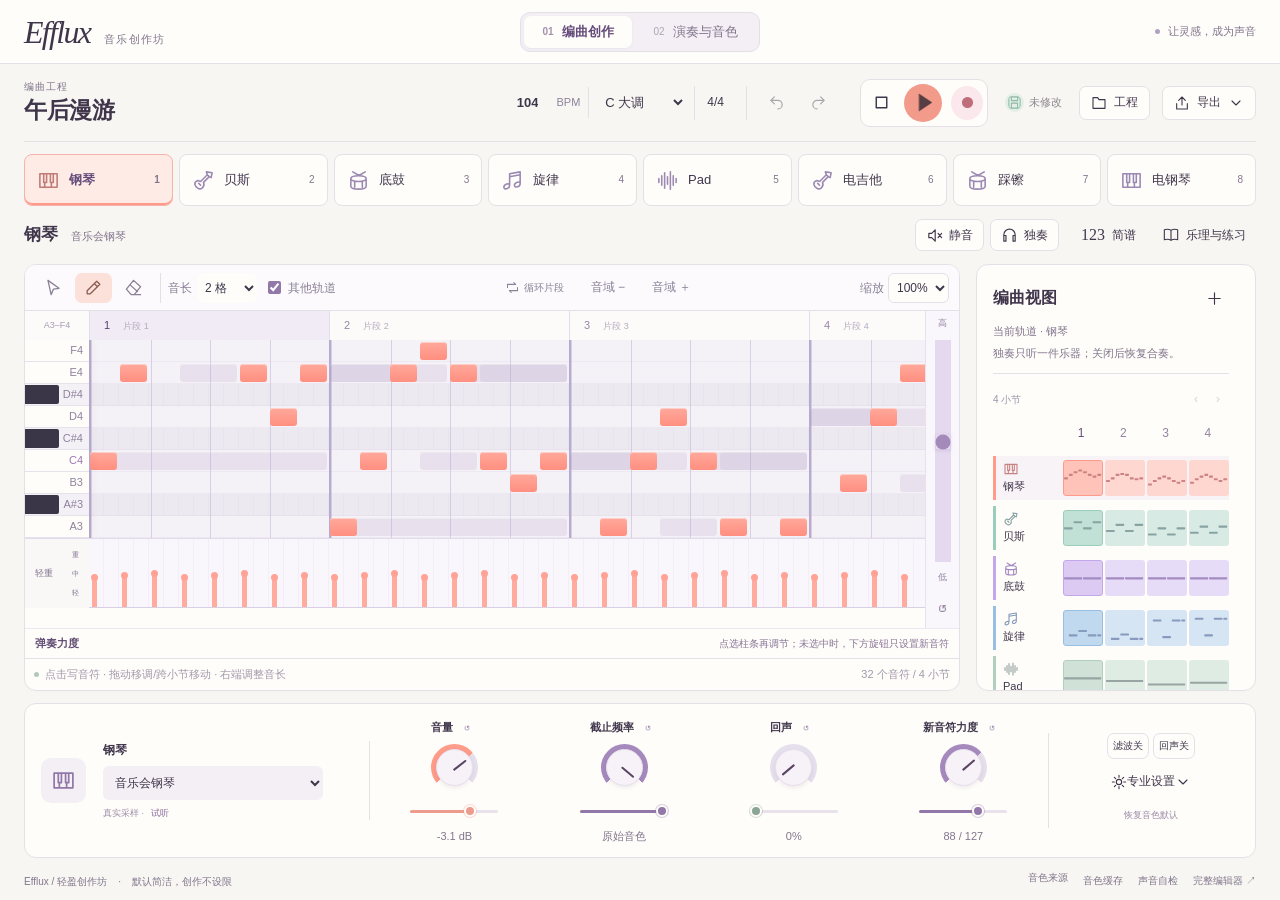
==== commit 55855e46: "Add WebView audio recovery and native compatibility playback" ====
--- a/index.html
+++ b/index.html
@@ -6,7 +6,7 @@
     <meta name="viewport" content="width=device-width, initial-scale=1.0" />
     <link rel="icon" href="./favicon.svg">
     <title>Efflux 创作坊 · 音乐工作站</title>
-    <script type="module" crossorigin src="./assets/index-Bx6ua8eS.js"></script>
+    <script type="module" crossorigin src="./assets/index-DTl7_KMS.js"></script>
     <link rel="modulepreload" crossorigin href="./assets/rolldown-runtime-BCiCTKAo.js">
     <link rel="modulepreload" crossorigin href="./assets/_plugin-vue_export-helper-D7rbJBD7.js">
     <link rel="modulepreload" crossorigin href="./assets/config-B2D1m24P.js">
@@ -20,12 +20,12 @@
     <link rel="modulepreload" crossorigin href="./assets/preload-helper-CRzLMJPS.js">
     <link rel="modulepreload" crossorigin href="./assets/event-factory-CFdeekm0.js">
     <link rel="modulepreload" crossorigin href="./assets/event-util-1BVGP5yg.js">
-    <link rel="modulepreload" crossorigin href="./assets/instrument-util-8KfQE2k1.js">
+    <link rel="modulepreload" crossorigin href="./assets/instrument-util-DFgCO_og.js">
     <link rel="modulepreload" crossorigin href="./assets/pattern-factory-BTwtvT47.js">
     <link rel="modulepreload" crossorigin href="./assets/sample-loader-Dy1rT0mJ.js">
     <link rel="modulepreload" crossorigin href="./assets/storage-util-5brpuvTO.js">
     <link rel="modulepreload" crossorigin href="./assets/event-actions-CHu2_Oul.js">
-    <link rel="stylesheet" crossorigin href="./assets/style-CItVqWhl.css">
+    <link rel="stylesheet" crossorigin href="./assets/style-BWDygpqd.css">
   </head>
   <body>
     <noscript>
--- a/assets/style-BWDygpqd.css
+++ b/assets/style-BWDygpqd.css
@@ -0,0 +1,2 @@
+.score-reader{min-width:0}.score-intro{justify-content:space-between;align-items:center;gap:16px;margin-bottom:20px;display:flex}.performance .score-reader .score-intro h2{letter-spacing:-.6px;margin:5px 0 6px;font-size:24px;font-weight:600}.score-intro p,.performance .score-reader p{color:var(--studio-muted);margin:8px 0 0;font-size:12px;line-height:1.8}.score-local{color:#557662;white-space:nowrap;background:#edf3ed;border-radius:6px;padding:7px 10px;font-size:11px}.score-columns{grid-template-columns:minmax(260px,.85fr) minmax(320px,1.15fr);align-items:start;gap:16px;display:grid}.score-reader .perf-module{min-width:0}.score-reader h3{align-items:center;gap:9px;margin:0;font-size:15px;font-weight:600;display:flex}.score-step{color:var(--studio-accent);font-variant-numeric:tabular-nums;font-size:10px}.score-upload{box-sizing:border-box;cursor:pointer;text-align:center;background:#fbf9fc;border:1px dashed #c9bacf;border-radius:8px;flex-direction:column;justify-content:center;align-items:center;gap:9px;min-height:230px;margin-top:18px;padding:20px;display:flex;position:relative;overflow:hidden}.score-upload:focus-within{outline:2px solid var(--studio-accent);outline-offset:3px}.score-upload:hover{border-color:var(--studio-accent)}.score-upload-icon{color:var(--studio-accent);padding:8px;font-size:26px;line-height:1}.score-upload strong{font-size:13px;font-weight:500}.score-upload small{color:var(--studio-muted);font-size:11px}.score-upload input{opacity:0;cursor:pointer;width:100%;height:100%;position:absolute;inset:0}.score-upload.has-image{background:#fff;padding:10px}.score-upload img{object-fit:contain;max-width:100%;max-height:400px}.score-filename{overflow-wrap:anywhere;justify-content:space-between;gap:12px;display:flex}.score-filename span{flex-shrink:0}.score-source-actions,.score-transport{flex-wrap:wrap;align-items:center;gap:8px;margin-top:16px;display:flex}.performance .score-reader button,.score-text-import{min-height:36px;padding:8px 12px;font-size:12px}.performance .score-reader .score-primary{background:var(--studio-accent);border-color:var(--studio-accent);color:#fff}.performance .score-reader .score-primary:disabled{color:#9989a4;background:#e8e0ed;border-color:#e8e0ed}.score-text-import{cursor:pointer;color:var(--studio-ink);background:var(--studio-paper);border:1px solid var(--studio-line);box-sizing:border-box;border-radius:6px;position:relative;overflow:hidden}.score-text-import input{opacity:0;cursor:pointer;width:100%;position:absolute;inset:0}.score-text-import:focus-within{outline:2px solid var(--studio-accent);outline-offset:2px}.score-progress{color:var(--studio-muted);gap:7px;margin-top:14px;font-size:11px;display:grid}.score-progress progress{width:100%;height:6px;accent-color:var(--studio-accent)}.score-guidance{border-top:1px solid var(--studio-line);margin-top:20px;padding-top:16px}.score-guidance strong{font-size:12px;font-weight:500}.score-settings{grid-template-columns:1fr 1fr 1fr;gap:12px;margin:18px 0;display:grid}.score-settings label{color:var(--studio-muted);flex-direction:column;gap:7px;min-width:0;font-size:11px;display:flex;position:relative}.performance .score-settings :is(input,select){box-sizing:border-box;background:var(--studio-paper);border:1px solid var(--studio-line);width:100%;min-width:0;height:36px;color:var(--studio-ink);border-radius:6px;margin:0;padding:6px 9px;font-size:12px}.score-settings label small{font-size:10px;position:absolute;top:0;right:0}.score-text-label{justify-content:space-between;gap:12px;margin:0 0 8px;font-size:12px;display:flex}.score-text-label span{color:var(--studio-muted);font-size:11px}.performance .score-reader textarea{box-sizing:border-box;resize:vertical;border:1px solid var(--studio-line);width:100%;min-height:150px;max-height:400px;color:var(--studio-ink);background:#fcfaf6;border-radius:8px;padding:14px;font:18px/1.9 ui-monospace,Consolas,monospace}.score-reader :is(textarea,input,select,button):focus-visible{outline:2px solid var(--studio-accent);outline-offset:3px}.score-parse-state{color:#65816b;min-height:20px;padding:7px 0;font-size:11px;line-height:1.8}.score-parse-state.invalid{color:#a64f45}.score-notes{border-top:1px solid var(--studio-line);flex-wrap:wrap;gap:5px;max-height:110px;padding:10px 0;display:flex;overflow:auto}.score-notes span{background:var(--studio-inset);color:var(--studio-muted);border-radius:5px;padding:4px 8px;font:13px/1.5 ui-monospace,monospace}.score-notes span.active{background:var(--studio-coral);color:#533c35}.score-notes span.rest{opacity:.65}.score-syntax{border-top:1px solid var(--studio-line);color:var(--studio-muted);margin-top:16px;padding-top:12px;font-size:11px}.score-syntax summary{cursor:pointer;color:var(--studio-ink);padding:4px 0;font-size:12px}.score-syntax dl{gap:9px;margin:12px 0 0;display:grid}.score-syntax dl div{grid-template-columns:130px 1fr;gap:10px;line-height:1.7;display:grid}.score-syntax dt{color:var(--studio-ink)}.score-syntax dd{margin:0}.score-syntax pre{white-space:pre-wrap;overflow-wrap:anywhere;max-height:180px;overflow:auto}.performance .score-reader .score-error{color:#9b5147;background:#fcf0ed;border:1px solid #edd1c9;border-radius:8px;margin-top:14px;padding:12px 14px}.performance .score-reader .score-storage-note{margin-top:18px;font-size:11px}@media (width<=1100px){.score-columns{grid-template-columns:1fr}.score-upload{min-height:170px}}@media (width<=640px){.score-intro{flex-direction:column;align-items:flex-start;gap:10px}.score-intro h2{font-size:22px}.score-settings{gap:8px}.score-syntax dl div{grid-template-columns:1fr;gap:2px}.performance .score-reader .perf-module-head{flex-wrap:wrap}}.workspace-nav{color:#493957;z-index:30;background:#f8f5f2;border-bottom:1px solid #e5dfe9;justify-content:center;align-items:center;gap:6px;height:48px;font:13px Segoe UI,Microsoft YaHei,sans-serif;display:flex;position:relative}.workspace-nav button{font:inherit;color:inherit;cursor:pointer;background:0 0;border:0;border-radius:6px;padding:8px 20px}.workspace-nav button[aria-selected=true]{color:#6e4d85;background:#e8dfef;font-weight:650}.workspace-nav .workspace-playback{color:#8c6c98;font-size:11px;position:absolute;right:18px}.workspace-nav button:focus-visible{outline-offset:2px;outline:2px solid #8d70a6}body.atelier-body .atelier{height:calc(100dvh - 48px);min-height:0}.performance{--module-gap:16px;--panel-padding:18px;--ink:#3d3049;--muted:#928599;--line:#e6e0e9;--accent:#9173a6;--paper:#fffdfa;color:var(--ink);background:#faf8f5;flex-direction:column;max-width:1920px;height:calc(100dvh - 48px);min-height:0;margin:auto;font:13px/1.5 Segoe UI,Microsoft YaHei,sans-serif;display:flex}.performance *,.performance :before,.performance :after{box-sizing:border-box}.performance button,.performance input,.performance select{font:inherit;color:inherit}.performance button,.perf-file{cursor:pointer;white-space:nowrap;background:#f1ebf3;border:1px solid #0000;border-radius:6px;justify-content:center;align-items:center;gap:4px;min-height:32px;padding:6px 12px;text-decoration:none;display:inline-flex}.performance button:hover,.perf-file:hover{background:#e9e1ee}.performance button:disabled{opacity:.35;cursor:default}.performance button[aria-pressed=true]{color:#583c6a;background:#dfd0e9}.performance input,.performance select{border:1px solid var(--line);background:var(--paper);border-radius:5px;min-width:0;padding:6px 8px}.performance input[type=range]{accent-color:var(--accent);cursor:pointer;background:0 0;border:0;width:100%;height:23px;padding:0}.performance input[type=checkbox]{accent-color:var(--accent);padding:0}.performance input[type=number]{width:65px}.performance button:focus-visible,.performance input:focus-visible,.performance select:focus-visible,.perf-file:focus-within{outline-offset:3px;outline:2px solid #9275ac}.performance h1,.performance h2,.performance p{margin:0}.performance h1{letter-spacing:1px;margin:3px 0;font-size:25px;font-weight:550}.performance p,.performance small{color:var(--muted)}.perf-eyebrow{letter-spacing:1.6px;color:#a18daa;font-size:9px}.perf-header{flex:none;justify-content:space-between;align-items:center;padding:10px 28px;display:flex}.perf-header .perf-eyebrow{display:none}.perf-header h1{margin:0 0 2px;font-size:22px;line-height:1.35}.perf-header p{font-size:11px}.perf-status{color:var(--muted);text-align:right;font-size:11px}.perf-status>span{background:#c7b8cd;border-radius:50%;width:6px;height:6px;margin-right:6px;display:inline-block}.perf-status>span.ready{background:#8ba48c}.perf-status small{margin-top:6px;font-size:10px;display:block}.perf-toolbar{border-top:1px solid var(--line);border-bottom:1px solid var(--line);flex-wrap:wrap;flex:none;align-items:end;gap:8px;margin:0 28px 14px;padding:8px 0;display:flex}.perf-toolbar>label{color:var(--muted);flex-direction:column;gap:4px;font-size:10px;display:flex}.perf-toolbar input,.perf-toolbar select{font-size:12px}.perf-name input{width:180px}.perf-toolbar .perf-file{color:var(--ink);flex-direction:row;font-size:12px;display:inline-flex}.perf-file input{display:none}.perf-history{gap:4px;margin-left:auto;display:flex}.perf-history button{padding:5px 8px;font-size:11px}.perf-body{flex:1;grid-template-columns:172px minmax(0,1fr);min-height:0;margin:0 28px;display:grid}.perf-rail{border-right:1px solid var(--line);flex-direction:column;justify-content:space-between;padding-bottom:18px;padding-right:18px;display:flex;overflow:auto}.perf-rail nav{flex-direction:column;gap:5px;display:flex}.perf-rail nav button{text-align:left;white-space:normal;background:0 0;justify-content:start;gap:12px;padding:12px 8px}.perf-rail nav b{color:#a28eae;font-size:10px;font-weight:400}.perf-rail nav small{margin-top:3px;font-size:9px;display:block}.perf-rail nav button.active{color:#714d87;background:#ede5f1}.perf-rail-bottom{text-align:center;gap:6px;margin-top:25px;font-size:10px;display:grid}.perf-rail-bottom button{font-size:11px}.performance .perf-subtle{color:#9a8b9e;background:0 0}.perf-content{overscroll-behavior:contain;gap:var(--module-gap);scrollbar-gutter:stable;scrollbar-width:thin;flex-direction:column;min-width:0;padding:0 8px 24px 22px;display:flex;overflow-y:auto}.perf-module{background:var(--paper);border:1px solid var(--line);padding:var(--panel-padding);border-radius:10px;flex-shrink:0;min-width:0;margin:0}.perf-module-head{justify-content:space-between;align-items:center;gap:8px;min-height:32px;margin-bottom:12px;display:flex}.perf-module-head>div:last-child{align-items:center;gap:4px;display:flex}.perf-module-head>div:first-child:has(.perf-eyebrow){display:block}.perf-module-head button{color:#9b88a6;background:0 0;min-height:25px;padding:3px 6px;font-size:10px}.perf-module-head button:hover{background:#f0e9f4}.perf-module p{margin-bottom:16px;font-size:11px;line-height:1.7}.perf-toggle{white-space:nowrap;color:#8f7c9b;align-items:center;gap:4px;font-size:10px;display:inline-flex}.perf-layer{border-top:1px solid #efeaf1;grid-template-columns:54px minmax(120px,1.7fr) minmax(80px,1fr) 65px 65px minmax(70px,.7fr) 25px;align-items:center;gap:10px;margin-top:12px;padding-top:12px;display:grid}.perf-layer>label:not(.perf-toggle){color:var(--muted);flex-direction:column;gap:4px;font-size:9px;display:flex}.perf-layer select{width:100%;font-size:12px}.perf-layer button{background:0 0;padding:0}.perf-grid,.perf-module-grid{gap:var(--module-gap);flex-shrink:0;grid-template-columns:repeat(2,minmax(0,1fr));align-items:stretch;display:grid}.perf-module-grid>[data-module=eq],.perf-module-grid>[data-module=dynamics]{grid-column:1/-1}.perf-controls{grid-template-columns:repeat(2,minmax(0,1fr));gap:16px 20px;margin-top:12px;display:grid}.perf-controls.bypassed{opacity:.53}.perf-param{grid-template-columns:1fr auto;align-items:center;gap:3px 8px;font-size:10px;display:grid}.perf-param input{grid-area:2/1/auto/-1}.perf-param output{color:#a38cae;font-variant-numeric:tabular-nums;font-size:10px}.perf-choices{flex-wrap:wrap;gap:10px;margin:14px 0;display:flex}.perf-choices label{color:var(--muted);flex-direction:column;flex:1;gap:4px;min-width:95px;font-size:10px;display:flex}.perf-choices select{width:100%;font-size:11px}.perf-eq-graph svg{touch-action:none;width:100%;display:block;overflow:visible}.perf-eq-graph text,.perf-envelope text{fill:#ad9db6;pointer-events:none;font-size:9px}.performance svg .grid{stroke:#e9e2ed;stroke-width:1px;fill:none}.performance svg .response{fill:none;stroke:#a181b6;stroke-width:2px}.perf-eq-graph circle{fill:#f7f1fa;stroke:#aa8bbd;stroke-width:2px;cursor:grab;touch-action:none}.perf-eq-graph circle.selected{fill:#d7c2e3}.perf-eq-graph small{font-size:9px}.perf-envelope{width:100%;height:90px}.perf-harmonics{gap:12px;height:176px;padding:12px 4px 0;display:flex}.perf-harmonics label{flex-direction:column;flex:1;align-items:center;gap:6px;font-size:10px;display:flex}.perf-harmonics input[type=range]{writing-mode:vertical-lr;direction:rtl;width:24px;height:142px}.perf-route{grid-template-columns:14px minmax(80px,1fr) 14px minmax(80px,1fr) minmax(80px,1fr) 35px;align-items:center;gap:10px;margin-top:10px;font-size:10px;display:grid}.perf-route select{width:100%;font-size:11px}.perf-matrix-head{color:var(--muted);grid-template-columns:1fr 1fr 1fr;margin-left:24px;font-size:9px;display:grid}.perf-chords{gap:8px;margin:20px 0;display:flex}.perf-chords button{touch-action:none;background:#efe6f2;flex-direction:column;flex:1;height:70px;font-size:17px}.perf-chords button:active{background:#dbcae5}.perf-chords small{font-size:10px}.perf-custom-chord{flex-wrap:wrap;align-items:center;gap:10px;font-size:11px;display:flex}.perf-custom-chord input{width:140px}.perf-drums{flex-wrap:wrap;gap:10px;margin:16px 0;display:flex}.perf-drums button{flex:1;min-height:60px}.perf-actions{flex-wrap:wrap;align-items:center;gap:14px;margin:18px 0;font-size:11px;display:flex}.perf-actions a{color:#87609d}.perf-sample-controls{flex-wrap:wrap;gap:18px;margin-top:20px;display:flex}.perf-sample-controls label{flex-direction:column;gap:6px;min-width:100px;font-size:11px;display:flex}.perf-sample-controls label:has(input[type=checkbox]){flex-direction:row;align-items:center}.performance audio{max-width:100%;height:34px}.perf-library-row{border-top:1px solid var(--line);align-items:center;gap:8px;padding:10px 0;display:flex}.perf-library-row>span{flex:1}.perf-library-row button{font-size:10px}.perf-dock{border-top:1px solid var(--line);background:#f7f3ef;flex:none;margin-top:0;padding:10px 28px 8px;box-shadow:0 -6px 20px #5a395305}.perf-dock-top{align-items:center;gap:16px;margin-bottom:8px;display:flex}.perf-playing{flex:1;min-width:160px}.perf-playing strong{text-overflow:ellipsis;white-space:nowrap;max-width:320px;font-size:12px;font-weight:550;display:block;overflow:hidden}.perf-playing small{font-size:9px;display:block}.perf-octave{align-items:center;gap:8px;font-size:10px;display:flex}.perf-octave button{min-width:26px;min-height:26px;padding:0}.perf-output{align-items:center;gap:8px;width:135px;font-size:10px;display:flex}.performance .perf-record{color:#b67869;background:#f5e5df;font-size:11px}.perf-dock-instruments{grid-template-columns:140px minmax(0,1fr);gap:18px;display:grid}.perf-scope{flex-direction:column;justify-content:center;gap:8px;display:flex}.perf-scope>div{background:#fcfaf8;border:1px solid #e8dfeb;border-radius:6px;height:70px;position:relative;overflow:hidden}.perf-scope span{color:#af9bb7;font-size:8px;position:absolute;top:4px;left:6px}.perf-scope canvas{width:100%;height:55px;margin-top:12px;display:block}.performance-keyboard{min-width:0}.piano-top{justify-content:space-between;align-items:center;gap:12px;margin-bottom:6px;font-size:10px;display:flex}.piano-top strong{white-space:nowrap;font-size:11px;font-weight:500}.piano-top small{margin-left:8px;font-size:8px}.piano-top>div{align-items:center;gap:4px;display:flex}.piano-top button{background:0 0;min-height:24px;padding:3px 6px;font-size:9px}.piano-top label{white-space:nowrap;align-items:center;gap:4px;margin:0 6px;font-size:9px;display:flex}.keyboard-scroll{scrollbar-width:thin;overscroll-behavior-x:contain;border:1px solid #d7cddd;border-radius:5px;overflow:auto hidden}.keyboard-bed{background:#ded3e3;height:110px;position:relative}.performance .piano-key{touch-action:none;color:#ac9cb4;background:linear-gradient(#fffdfa,#f6f2ed);border:1px solid #ddd3e1;border-top:0;border-radius:0 0 4px 4px;flex-direction:column;justify-content:end;align-items:center;gap:1px;height:110px;padding:0;font-size:8px;display:flex;position:absolute;top:0;box-shadow:inset 0 -3px #eae4e0}.performance .piano-key.black{z-index:2;color:#c0afcd;background:linear-gradient(#5b4c66,#392f43);border:0;height:68px;box-shadow:inset 0 -3px #271f30}.piano-key span{font-size:8px;line-height:14px}.piano-key small{font-size:7px;line-height:12px}.performance .piano-key.pressed,.performance .piano-key:active{background:#f3b7a6;box-shadow:inset 0 3px 8px #d5958770}.performance .piano-key.black.pressed{background:#ae80b8}.performance-keyboard>p{white-space:normal;margin:5px 0 0;font-size:8px}.perf-alert,.perf-notice{border-radius:6px;flex:none;margin:0 28px 10px;padding:8px 12px;font-size:11px}.perf-alert{color:#a45f51;background:#fae6de;justify-content:space-between;align-items:center;display:flex}.perf-alert button{background:0 0;min-height:20px;padding:0 4px}.perf-notice{color:#7d638e;background:#ede8f2}@media (width>=1500px){.perf-module-grid>[data-module=dynamics]{grid-column:1/-1}.perf-module-grid>[data-module=dynamics] .perf-controls{grid-template-columns:repeat(3,minmax(0,1fr))}}@media (height<=850px){.perf-header{padding:8px 24px}.performance h1{font-size:22px}.perf-toolbar{margin-bottom:10px;padding:8px 0}.performance{--panel-padding:16px}.perf-dock{padding-top:8px}.perf-scope>div{height:58px}.perf-scope canvas{height:42px}.keyboard-bed,.performance .piano-key{height:96px}.performance .piano-key.black{height:61px}}@media (width<=1000px){.perf-body{grid-template-columns:135px minmax(0,1fr);margin:0 18px}.perf-header{padding-left:18px;padding-right:18px}.perf-rail{padding-right:10px}.perf-rail nav button{gap:6px;padding:10px 5px;font-size:11px}.perf-content{padding-left:14px}.perf-layer{grid-template-columns:48px minmax(110px,1fr) 80px 60px;gap:8px}.perf-layer>label:last-of-type,.perf-layer>label:nth-last-of-type(2){grid-row:2}.perf-layer>button{grid-area:2/4}.perf-toolbar{margin-left:18px;margin-right:18px}.perf-history{margin-left:0}.perf-dock{padding-left:18px;padding-right:18px}.perf-dock-instruments{grid-template-columns:100px minmax(0,1fr);gap:10px}.perf-grid,.perf-module-grid{grid-template-columns:1fr}.perf-module-grid>[data-module=eq],.perf-module-grid>[data-module=dynamics]{grid-column:auto}.workspace-nav .workspace-playback{font-size:9px;right:10px}.workspace-nav{justify-content:start;padding-left:12px}.workspace-nav button{padding:7px 12px}}@media (width<=640px){.performance{height:calc(100dvh - 48px)}.perf-header{gap:8px;padding:12px 14px 10px}.performance h1{letter-spacing:0;font-size:18px}.perf-header p{font-size:10px}.perf-status{max-width:94px;font-size:9px}.perf-status small{font-size:8px}.perf-eyebrow{letter-spacing:.7px;font-size:8px}.perf-toolbar{align-items:center;gap:6px;margin:0 14px 10px}.perf-toolbar>label{font-size:8px}.perf-name input{width:124px}.perf-toolbar select{max-width:160px}.perf-toolbar button,.perf-toolbar .perf-file{min-height:28px;padding:4px 8px;font-size:10px}.perf-history{gap:2px}.perf-history button{min-height:24px;padding:3px 6px;font-size:9px}.perf-body{flex-direction:column;margin:0 14px;display:flex}.perf-rail{border:0;flex:none;padding:0;overflow:visible}.perf-rail nav{border-bottom:1px solid var(--line);flex-direction:row;gap:3px;margin-bottom:10px;padding-bottom:8px;display:flex}.perf-rail nav button{flex:1;justify-content:center;padding:6px 3px;font-size:10px}.perf-rail nav b,.perf-rail nav small,.perf-rail-bottom{display:none}.perf-content{flex:1;min-height:0;padding:0 0 15px}.performance{--panel-padding:14px;--module-gap:14px}.perf-module-head h2{font-size:13px}.perf-module-head button{padding:2px 4px;font-size:9px}.perf-module p{margin-bottom:12px;font-size:10px}.perf-controls{gap:12px 16px}.perf-param,.perf-param output{font-size:9px}.perf-layer{grid-template-columns:40px minmax(100px,1fr) 58px;gap:8px}.perf-layer>select{grid-column:2/-1}.perf-layer>label:nth-of-type(2){grid-area:2/1/auto/3}.perf-layer>label:nth-of-type(3){grid-area:2/3}.perf-layer>label:nth-last-of-type(2){grid-area:3/1/auto/2}.perf-layer>label:last-of-type{grid-area:3/2}.perf-layer>button{grid-area:3/3}.perf-layer input[type=number]{width:100%}.perf-dock{padding:8px 14px 5px}.perf-dock-top{flex-wrap:wrap;gap:8px;margin-bottom:6px}.perf-playing{min-width:100px}.perf-playing strong{max-width:150px;font-size:10px}.perf-playing small{font-size:8px}.perf-output{width:85px;font-size:9px}.perf-octave{gap:4px;font-size:9px}.perf-dock-top>.perf-record{min-height:24px;padding:3px 6px;font-size:9px}.perf-dock-instruments{display:block}.perf-scope{display:none}.piano-top{flex-wrap:wrap;gap:3px}.piano-top strong{font-size:9px}.piano-top>div{gap:0}.piano-top small{font-size:7px}.piano-top label{margin:0 3px;font-size:8px}.piano-top button{min-height:22px;padding:2px 4px;font-size:8px}.keyboard-bed,.performance .piano-key{height:91px}.performance .piano-key.black{height:58px}.performance-keyboard>p{margin-top:3px;font-size:7px}.perf-route{grid-template-columns:10px 1fr 10px 1fr 65px 28px;gap:4px}.perf-route select{padding:5px 3px;font-size:9px}.perf-route output{font-size:8px}.perf-chords{gap:4px}.perf-chords button{height:55px;padding:4px;font-size:13px}.perf-chords small{font-size:8px}.workspace-nav .workspace-playback{font-size:8px;right:10px}.workspace-nav button{padding:7px 10px;font-size:11px}}@media (height<=600px){.perf-header{display:none}.perf-toolbar{margin-top:6px;margin-bottom:6px}.perf-dock-top{margin-bottom:2px}.perf-scope{display:none}.perf-dock-instruments{display:block}.keyboard-bed,.performance .piano-key{height:75px}.performance .piano-key.black{height:48px}.performance-keyboard>p{display:none}.perf-dock{padding-top:4px}.perf-content{min-height:70px}}@media (prefers-reduced-motion:reduce){.performance *{scroll-behavior:auto}}.workspace-nav{box-sizing:border-box}.performance h1,.performance h2{color:var(--ink);float:none;background:0 0;border:0;padding:0;font-family:inherit;display:block}.performance h1{font-weight:550}.performance{--muted:#81738b}.perf-param{font-size:12px}.perf-param output{font-size:11px}.perf-module p{font-size:12px}.perf-output{white-space:nowrap;flex-shrink:0}.perf-output input{min-width:0}.perf-layer>label:not(.perf-toggle){font-size:10px}.perf-choices label{font-size:11px}.perf-rail nav small{font-size:10px}.perf-dock-top .perf-record{flex-shrink:0}@media (width<=640px){.performance h2{font-size:14px}.perf-param{font-size:11px}.perf-param output{font-size:10px}.perf-module p{font-size:11px}.perf-output{width:78px;font-size:9px}.perf-header h1{font-size:18px}.perf-dock-top{gap:6px}.perf-octave{font-size:8px}}@media (width>=1101px){.perf-module-grid:has([data-module=eq]){grid-template-columns:repeat(2,minmax(0,1fr))}.perf-module-grid>[data-module=eq]{grid-column:auto}.perf-module-grid>[data-module=eq] .perf-controls{grid-template-columns:repeat(4,minmax(0,1fr));gap:10px 14px}}.performance input[type=range],.atelier input[type=range]{touch-action:none}.performance{position:relative}.perf-prepare{min-width:92px}.perf-alert,.perf-notice{z-index:20;overflow-wrap:anywhere;width:max-content;max-width:min(640px,100% - 32px);margin:0;position:absolute;top:12px;left:50%;transform:translate(-50%);box-shadow:0 3px 14px #5a395312}.perf-notice,body.atelier-body .loader{pointer-events:none}.perf-layers>.perf-module-head{min-height:28px;margin-bottom:4px}.perf-layers>p{margin-bottom:10px;font-size:11px}.perf-layers .perf-layer{margin-top:10px;padding-top:10px}body.atelier-body{color:#342747;margin:0;font-size:14px;overflow-x:hidden;background:#faf8f5!important;font-family:Inter,Segoe UI,Microsoft YaHei,sans-serif!important}body.atelier-body #efflux{background:#faf8f5;width:100%;min-width:0;max-width:none}body.atelier-body .application-footer{display:none}.atelier{--ink:#342747;--muted:#93899e;--line:#e7e1eb;--coral:#ff9786;--lavender:#a797c4;--paper:#fffdfb;box-sizing:border-box;max-width:1920px;min-height:100vh;color:var(--ink);background:radial-gradient(at 0 100%,#eee9f280,#0000 50%),#faf8f5;margin:auto;padding:24px 26px 12px;font-family:Inter,Segoe UI,Microsoft YaHei,sans-serif;line-height:1.5}.atelier *,.atelier :before,.atelier :after{box-sizing:border-box}.atelier button,.atelier input,.atelier select,.atelier textarea,.atelier summary{font:inherit;color:inherit}.atelier button,.atelier summary{cursor:pointer}.atelier button{background:0 0;border:0;border-radius:7px;min-height:34px;padding:6px 10px;transition:background .15s}.atelier button:hover{background:#eee9f2}.atelier button:disabled{opacity:.35;cursor:default}.atelier button:focus-visible,.atelier summary:focus-visible,.atelier input:focus-visible,.atelier textarea:focus-visible,.atelier select:focus-visible{outline-offset:3px;outline:2px solid #8b79ae}.atelier svg{vertical-align:middle;flex-shrink:0;width:21px;height:21px}.atelier a{color:inherit;text-decoration:none}.atelier input,.atelier select,.atelier textarea{border:1px solid var(--line);background:0 0;border-radius:6px;min-width:0}.atelier select{cursor:pointer;max-width:100%;padding:7px 25px 7px 8px}.atelier h1,.atelier h2,.atelier h3,.atelier p{margin:0}.atelier-header{align-items:center;gap:16px;min-height:55px;margin-bottom:24px;display:flex}.wordmark{letter-spacing:-2px;white-space:nowrap;align-items:baseline;gap:17px;margin-right:8px;font-family:Georgia,Times New Roman,serif;font-size:40px;font-style:italic;line-height:1;display:flex}.wordmark span{letter-spacing:1px;color:var(--muted);font:11px Segoe UI,Microsoft YaHei,sans-serif}.atelier .project-title{border:0;border-bottom:1px solid #0000;flex:1;width:165px;min-width:90px;max-width:260px;padding:5px 1px;font-size:21px;font-weight:600}.atelier .project-title:hover{border-bottom-color:var(--line)}.timing{white-space:nowrap;align-items:center;gap:8px;font-size:13px;display:flex}.timing label{align-items:center;gap:3px;display:flex}.atelier .timing input{text-align:right;font-variant-numeric:tabular-nums;border:0;width:48px;padding:4px 0}.timing span{color:#8d829e;font-size:11px}.atelier .timing select{border:0;border-left:1px solid var(--line);border-radius:0;padding-left:12px}.atelier .meter{border-left:1px solid var(--line);border-radius:0;padding-left:12px}.history-buttons{background:#f0edf2;border-radius:22px;display:flex}.history-buttons button{min-height:32px;padding:4px 11px}.history-buttons svg{width:17px;height:17px}.transport{background:#fffcfa;border:1px solid #f0e9e8;border-radius:12px;align-items:center;gap:7px;padding:4px 7px;display:flex}.atelier .transport button{place-items:center;width:32px;height:32px;padding:6px;display:grid}.atelier .transport .play-button{background:var(--coral);color:#fff;border-radius:50%;width:45px;height:45px}.play-button svg{fill:currentColor;stroke-width:.6px;width:25px;height:25px}.atelier .record-button{color:#ef739c;background:#ffeaf1;border-radius:50%;margin-left:2px}.record-button svg{fill:currentColor;width:15px;height:15px}.record-button.active{box-shadow:0 0 0 3px #f8a8bf}.saved-indicator{white-space:nowrap;align-items:center;gap:5px;display:flex;color:#8d8790!important;font-size:11px!important}.saved-indicator svg{color:#8db9a5;background:#e2eee7;border-radius:50%;width:19px;height:19px;padding:2px}.file-menu{white-space:nowrap;position:relative}.file-menu summary{background:#f0edeb;border-radius:8px;align-items:center;gap:7px;padding:9px 12px;font-size:12px;list-style:none;display:flex}.file-menu summary::-webkit-details-marker{display:none}.file-menu summary svg{width:16px;height:16px}.file-menu[open] summary{background:#eae3f0}.menu-popover{z-index:25;border:1px solid var(--line);background:#fffdfb;border-radius:9px;min-width:190px;padding:6px;position:absolute;top:calc(100% + 9px);right:0;box-shadow:0 8px 30px #34274715}.menu-popover button{text-align:left;width:100%;font-size:13px;display:block}.instrument-tabs{grid-template-columns:repeat(8,minmax(0,1fr));gap:5px;display:grid}.atelier .instrument-tabs button{border:1px solid var(--line);background:#fffdfb;border-radius:6px;justify-content:center;align-items:center;gap:11px;min-width:0;height:61px;padding:8px;font-size:14px;display:flex}.instrument-tabs svg{color:#9b89b3;width:28px;height:28px}.instrument-tabs small{color:#b3a6c2;align-self:flex-end;margin-bottom:4px;font-size:10px}.atelier .instrument-tabs .selected{background:color-mix(in srgb, var(--track-color) 45%, #fffdfb);border-color:var(--track-color);font-weight:600}.instrument-tabs .selected svg{color:color-mix(in srgb, var(--track-color) 60%, #654b56)}.instrument-tabs .muted{opacity:.5}.workspace-heading{justify-content:space-between;align-items:center;padding:20px 2px 12px;display:flex}.eyebrow{letter-spacing:1px;color:var(--muted);font-size:10px}.workspace-heading h1{margin-top:3px;font-size:16px;font-weight:600}.workspace-heading h1 span{color:var(--muted);margin-left:13px;font-size:11px;font-weight:400}.workspace-actions{gap:7px;font-size:12px;display:flex}.workspace-actions button{align-items:center;gap:7px;display:flex}.workspace-actions svg{width:16px;height:16px}.numeric-icon{font-family:Georgia,serif;font-size:16px}.atelier .active{color:#665184;background:#eae4f2}.atelier .workspace-actions .mobile-arrange{display:none}.creation-area{grid-template-columns:minmax(0,1fr) 285px;align-items:start;gap:12px;display:grid}.editor-panel{border:1px solid var(--line);background:#fffefb;border-radius:8px;min-width:0;overflow:hidden}.editor-toolbar{border-bottom:1px solid var(--line);color:#8b8098;white-space:nowrap;align-items:center;gap:12px;height:48px;padding:8px 10px;font-size:10px;display:flex}.tools{border-right:1px solid var(--line);gap:3px;padding-right:8px;display:flex}.atelier .tools button{height:30px;min-height:30px;padding:4px 9px}.tools svg{width:19px;height:19px}.atelier .tools button.active{color:#6b4d60;background:#ffd6c9}.length-control{align-items:center;gap:6px;display:flex}.atelier .length-control select{border:0;padding:5px 13px 5px 3px}.ghost-control{align-items:center;gap:4px;display:flex}.atelier input[type=checkbox]{accent-color:#9983b1;width:13px;height:13px}.loop-button{align-items:center;gap:4px;margin-left:auto;display:flex;font-size:10px!important}.loop-button svg{width:15px;height:15px}.grid-note{color:#aaa0b3;font-size:9px}.piano-scroll{scrollbar-width:thin;scrollbar-color:#cfc4dc transparent;overflow:auto}.piano-surface{min-width:100%;position:relative}.bar-ruler{background:#fdfbfa;height:29px;display:flex;position:relative}.ruler-label{color:#a99cb7;flex-shrink:0;place-items:center;width:64px;font-size:7px;display:grid}.atelier .bar-ruler button{text-align:left;color:#9684a7;border-left:1px solid #e3ddeb;border-radius:0;flex-shrink:0;align-items:center;gap:13px;min-height:29px;padding:4px 14px;font-size:11px;display:flex}.bar-ruler small{color:#b6a9bf;font-size:9px;font-weight:400}.atelier .bar-ruler .current{color:#5a406e;background:#f0ebf5}.piano-body{display:flex}.piano-keys{z-index:5;flex-shrink:0;width:64px;position:sticky;left:0;box-shadow:4px 0 8px #34274708}.atelier .piano-keys button{text-align:right;color:#90829e;background:#fffdfa;border:0;border-bottom:1px solid #e6e1ea;border-radius:0;width:64px;min-height:0;padding:0;font-size:8px;display:block;position:relative}.piano-keys button span{padding-right:6px}.atelier .piano-keys button.black{background:#f3f0f6}.piano-keys button.black:before{content:"";background:#3b3548;border-radius:0 2px 2px 0;width:34px;position:absolute;top:1px;bottom:1px;left:0}.piano-keys button.tonic{color:#9b78b4}.note-grid{touch-action:pan-x pan-y;cursor:crosshair;isolation:isolate;background:repeating-linear-gradient(90deg, transparent 0, transparent calc(var(--step-width) - 1px), #c7bdd849 calc(var(--step-width) - 1px), #c7bdd849 var(--step-width));flex-shrink:0;position:relative}.grid-row{z-index:-1;pointer-events:none;background:#f0edf696;border-bottom:1px solid #d9d2e454;width:100%;position:absolute}.grid-row.dark{background:#e6e2edb3}.grid-row.inScale:not(.dark){background:#f5f2f7}.bar-lines{pointer-events:none;z-index:0;border-left:2px solid #b9abcf;position:absolute;top:0;bottom:0}.bar-lines i{border-left:1px solid #c2b5d58c;position:absolute;top:0;bottom:0}.atelier .piano-note{z-index:3;cursor:grab;touch-action:none;text-align:left;background:linear-gradient(#ffa99b,#ff8f80);border:0;border-radius:3px;min-height:0;padding:0;position:absolute;box-shadow:inset 0 1px #ffffff70}.piano-note>span:first-child{opacity:.65;color:#7d4a54;padding:0 6px;font:8px/14px Segoe UI,sans-serif;display:block;overflow:hidden}.atelier .piano-note:hover{background:#ff8f7c}.atelier .piano-note.chosen{z-index:4;outline:2px solid #fff;box-shadow:0 0 0 2px #ee8e82}.resize-grip{cursor:ew-resize;width:7px;position:absolute;top:0;bottom:0;right:0}.atelier .ghost-note{opacity:.2;pointer-events:none;z-index:1;background:#b5a3ca}.playhead{z-index:6;pointer-events:none;background:#5b456d;width:2px;position:absolute;top:0;bottom:0}.playhead:before{content:"";background:#5b456d;border-radius:0 0 3px 3px;width:8px;height:8px;position:absolute;top:0;left:-3px}.velocity-lane{background:#f7f3f6;border-top:5px solid #fffdfb;height:70px;display:flex;position:relative}.velocity-label{color:#80718e;z-index:5;background:#faf8f7;flex-shrink:0;justify-content:space-around;align-items:center;width:64px;font-size:9px;display:flex;position:sticky;left:0}.velocity-label small{text-align:right;font-size:7px;line-height:19px}.velocity-bars{background:repeating-linear-gradient(90deg,#0000 0 14px,#ded5e944 14px 15px);border-bottom:1px solid #d9d0e5;flex:1;position:relative}.atelier .velocity-bars button{background:#ffab9e;border-radius:3px 3px 0 0;width:5px;min-height:5px;margin-left:3px;padding:0;position:absolute;bottom:0}.velocity-bars button:before{content:"";background:#ffa396;border-radius:50%;width:7px;height:7px;position:absolute;top:-2px;left:-1px}.editor-status{border-top:1px solid var(--line);color:#a398ab;justify-content:space-between;align-items:center;gap:8px;min-height:32px;padding:8px 11px;font-size:9px;display:flex}.editor-status span:first-child{align-items:center;gap:6px;display:flex}.editor-status i{background:#b2c9bb;border-radius:50%;flex-shrink:0;width:5px;height:5px}.arrangement-panel{border:1px solid var(--line);background:#fffdfb;border-radius:8px;min-height:609px;padding:13px 10px 10px}.panel-title{align-items:center;gap:5px;display:flex}.panel-title h2{flex:1;font-size:13px;font-weight:600}.panel-title button{min-height:28px;padding:2px 6px}.panel-title svg{width:17px;height:17px}.atelier .drawer-close{display:none}.arrange-ruler{color:#a094ac;align-items:center;margin:9px 0 0;font-size:10px;display:flex}.arrange-ruler span{flex:1}.arrange-ruler button{min-height:24px;padding:0 9px;font-size:19px}.arrange-numbers{color:#94839f;grid-template-columns:67px repeat(4,1fr);margin-bottom:5px;font-size:9px;display:grid}.arrange-numbers button{min-height:25px;padding:3px;font-size:10px}.arrange-numbers .current{color:#674e7a}.arrange-row{border-left:3px solid var(--track-color);align-items:center;gap:5px;height:44px;margin-bottom:7px;padding-left:4px;display:flex}.arrange-row.selected{background:#f8f3f6}.atelier .arrange-track{text-align:left;flex-direction:column;flex-shrink:0;gap:2px;width:58px;padding:0 3px;font-size:9px;display:flex}.arrange-track svg{width:16px;height:16px;color:color-mix(in srgb, var(--track-color) 65%, #61506d)}.mini-clips{gap:2px;width:100%;min-width:0;height:36px;display:flex}.atelier .mini-clips button{background:color-mix(in srgb, var(--track-color) 40%, white);border:1px solid #0000;border-radius:3px;width:25%;min-width:0;padding:3px 0}.atelier .mini-clips .current{border-color:var(--track-color);background:color-mix(in srgb, var(--track-color) 60%, white)}.atelier .mini-clips .empty{background:#f4f1f5}.mini-clips svg{width:100%;height:100%;fill:color-mix(in srgb, var(--track-color) 65%, #695675);stroke:none}.arrange-track-actions{border-top:1px solid var(--line);gap:4px;margin-top:17px;padding-top:11px;display:flex}.arrange-track-actions button{background:#f4eff6;padding:4px 8px;font-size:10px}.arrange-foot{color:#a69aad;justify-content:space-between;align-items:center;margin-top:12px;font-size:9px;display:flex}.arrange-foot button{padding:3px;font-size:9px}.sound-strip{border:1px solid var(--line);background:#fffcfa;border-radius:8px;grid-template-columns:minmax(215px,1.55fr) repeat(4,minmax(85px,.8fr)) minmax(140px,.9fr);align-items:center;min-height:134px;margin-top:12px;padding:15px 15px 12px;display:grid}.sound-picker{border-right:1px solid var(--line);align-items:center;gap:17px;padding-right:14px;display:flex}.instrument-mark{color:#a18cb5;display:block}.instrument-mark svg{width:46px;height:46px}.sound-picker label{flex-direction:column;gap:7px;width:100%;min-width:0;display:flex}.sound-picker strong{font-size:12px;font-weight:600}.atelier .sound-picker select{background:#f3eff3;border:0;width:100%;max-width:220px;font-size:12px}.sound-picker small{color:#9c8ca8;font-size:9px}.sound-picker small button{color:#85699b;min-height:0;padding:0 4px;font-size:9px}.macro{flex-direction:column;justify-content:center;align-items:center;gap:3px;font-size:10px;display:flex;position:relative}.macro label{font-weight:600}.dial{background:#f2eef2;border:5px solid #e1d9e7;border-radius:50%;width:57px;height:57px;margin:3px 0;position:relative;box-shadow:inset 0 1px 2px #3a294719,0 1px 3px #3a294720}.dial:before{content:"";border:4px solid #0000;border-color:#b7a6ca #0000 #0000 #b7a6ca;border-radius:50%;position:absolute;inset:-5px;transform:rotate(-25deg)}.dial.coral:before{border-top-color:#ffb09f;border-left-color:#ffb09f}.dial.mint:before{border-top-color:#b7ccb0;border-left-color:#b7ccb0}.dial i{transform:rotate(var(--turn));border-radius:50%;position:absolute;inset:2px}.dial i:before{content:"";background:#584464;border-radius:1px;width:2px;height:16px;position:absolute;top:3px;left:50%}.atelier .macro input[type=range]{accent-color:#b6a5c7;cursor:pointer;border:0;width:75px;height:10px;min-height:0;margin:0;padding:0}.macro output{color:#8f809b;font-variant-numeric:tabular-nums;font-size:9px}.professional{border-left:1px solid var(--line);flex-direction:column;align-items:center;gap:8px;padding-left:14px;display:flex}.atelier .professional>button:first-child{background:#f1edf3;align-items:center;gap:7px;padding:9px;font-size:11px;display:flex}.professional svg{width:16px;height:16px}.atelier .reset-preset{color:#9b8aa8;min-height:20px;font-size:9px}.atelier-footer{color:#b1a4ba;justify-content:space-between;align-items:center;padding:16px 2px 3px;font-size:9px;display:flex}.footer-divider{margin:0 11px}.atelier-footer>div{align-items:center;gap:15px;display:flex}.atelier-footer button{color:#9783a4;min-height:20px;padding:0;font-size:9px}.atelier-footer a:hover{text-decoration:underline}.detail-drawer{z-index:40;background:#fffdfb;border:1px solid #ddd3e6;border-radius:12px;width:340px;padding:22px;position:fixed;top:18px;bottom:18px;right:18px;overflow:auto;box-shadow:0 10px 60px #35264024}.detail-drawer .panel-title{border-bottom:1px solid var(--line);margin-bottom:20px;padding-bottom:16px}.detail-drawer .panel-title h2{font-size:16px}.drawer-intro{font:20px/1.6 Georgia,Microsoft YaHei,serif;margin:16px 0!important}.detail-drawer h3{margin:22px 0 12px;font-size:13px;font-weight:600}.detail-drawer p{color:#91819f;margin:12px 0;font-size:12px;line-height:1.9}.drawer-label{margin:14px 0;font-size:12px;display:block}.drawer-label>select,.drawer-label>input{width:100%;margin-top:9px;display:block}.drawer-label>span{float:right;color:#9f91ac}.scale-chips{gap:4px;display:flex}.atelier .scale-chips button{background:#f2edf6;flex-direction:column;flex:1;padding:7px 4px;display:flex}.scale-chips strong{color:#826897;font:18px Georgia,serif}.scale-chips span{color:#a08ead;font-size:9px}.chord-list{gap:7px;display:flex}.atelier .chord-list button{border:1px solid var(--line);flex-direction:column;flex:1;padding:10px 5px;display:flex}.chord-list button>span{color:#a99ab7;font:12px Georgia,serif}.chord-list button>strong{color:#77608b;font-size:20px}.chord-list small{color:#af9eb9;font-size:8px}.atelier .practice{border-bottom:1px solid var(--line);color:#a18eaf;border-radius:0;align-items:center;gap:12px;width:100%;padding:12px 5px;font-size:10px;display:flex}.practice span{text-align:left;color:#685276;flex:1;font-size:12px}.atelier .drawer-note{background:#f6f1f7;border-radius:6px;padding:12px;font-size:10px;line-height:1.8}.atelier .wide-button{text-align:left;border-bottom:1px solid var(--line);border-radius:0;width:100%;padding:12px 5px;font-size:12px;display:block}.source-badge{color:#859e7d;background:#eaf1e8;border-radius:5px;padding:4px 7px;font-size:10px}.notation-editor{border-bottom:1px solid var(--line);background:#fcf7f3;padding:16px 20px}.notation-heading{justify-content:space-between;align-items:center;font-size:12px;display:flex}.notation-heading button{font-size:10px}.atelier .notation-editor textarea{resize:vertical;background:#fffcfa;width:100%;min-height:80px;margin:8px 0;padding:12px;font:20px/1.7 Georgia,serif;display:block}.notation-editor p{color:#9e8ea8;margin-top:4px;font-size:10px}.notation-editor .notation-hint{font-size:9px}.atelier .primary{background:#ffc9b9;margin-top:10px;padding:8px 15px;font-size:11px}.error-banner{background:#fff0e8;border:1px solid #f0c5ae;border-radius:6px;align-items:center;gap:12px;margin-bottom:12px;padding:8px 12px;font-size:12px;display:flex}.error-banner>span{flex:1}.error-banner button{font-size:11px}.busy-indicator{border:1px solid var(--line);z-index:65;background:#fffdfb;border-radius:30px;align-items:center;gap:10px;padding:12px 22px;font-size:12px;display:flex;position:fixed;bottom:22px;left:50%;transform:translate(-50%);box-shadow:0 5px 25px #3526401a}.busy-indicator small{color:#9c86ab}.spinner{border:2px solid #e0d7e7;border-top-color:#a68cbb;border-radius:50%;width:14px;height:14px;animation:1s linear infinite atelier-spin}.atelier-toast{color:#fff;z-index:70;background:#51405f;border-radius:30px;max-width:90vw;padding:12px 22px;font-size:12px;position:fixed;bottom:24px;left:50%;transform:translate(-50%);box-shadow:0 5px 20px #35264020}@keyframes atelier-spin{to{transform:rotate(360deg)}}@media (width>=1600px){.atelier{padding:30px 35px 14px}.atelier-header{gap:22px;margin-bottom:30px}.creation-area{grid-template-columns:minmax(0,1fr) 340px}.arrange-row{height:49px}.arrangement-panel{min-height:609px}.instrument-tabs button{height:68px!important}}@media (width<=1200px){.atelier{padding:18px 18px 10px}.atelier-header{flex-wrap:wrap;gap:10px}.wordmark{font-size:34px}.wordmark span{display:none}.atelier .project-title{width:145px;font-size:18px}.saved-indicator span{display:none}.creation-area{grid-template-columns:minmax(0,1fr) 235px}.arrangement-panel{padding:12px 7px}.arrange-track{width:48px!important}.arrange-numbers{grid-template-columns:57px repeat(4,1fr)}.sound-strip{grid-template-columns:minmax(180px,1.5fr) repeat(4,minmax(70px,.8fr)) minmax(110px,1fr);padding:13px 9px}.sound-picker{gap:10px}.instrument-mark svg{width:34px;height:34px}.professional{padding-left:9px}.professional>button:first-child{gap:4px!important;font-size:10px!important}.instrument-tabs button{gap:7px!important;font-size:12px!important}.instrument-tabs svg{width:23px;height:23px}.grid-note{display:none}}@media (width<=960px){.atelier-header{gap:12px}.wordmark{font-size:33px}.atelier .project-title{flex:1;max-width:none}.timing{order:9;justify-content:center;width:100%;padding:4px 0}.history-buttons{margin-left:auto}.creation-area{grid-template-columns:minmax(0,1fr)}.arrangement-panel{display:none}.atelier .workspace-actions .mobile-arrange{display:block}.arrangement-panel.mobileOpen{z-index:40;width:310px;min-height:0;padding:18px;display:block;position:fixed;top:18px;bottom:18px;right:18px;overflow:auto;box-shadow:0 10px 60px #35264024}.arrangement-panel .drawer-close{display:block}.sound-strip{grid-template-columns:minmax(180px,1.4fr) repeat(4,minmax(65px,.7fr))}.professional{border:0;border-top:1px solid var(--line);flex-direction:row;grid-column:1/-1;justify-content:flex-end;margin-top:12px;padding:10px 0 0}.professional .reset-preset{padding:5px}.instrument-tabs button{height:55px!important}.instrument-tabs svg{width:22px;height:22px}.instrument-tabs small{display:none}.editor-status{font-size:9px}.instrument-tabs{gap:4px}.atelier-header{margin-bottom:15px}.workspace-heading{padding-top:15px}.atelier-footer>span{font-size:8px}}@media (width<=640px){.atelier{padding:14px 10px 10px}.atelier-header{gap:7px}.wordmark{min-width:74px;font-size:30px}.atelier .project-title{width:120px;max-width:calc(100vw - 220px);font-size:16px}.history-buttons{display:none}.transport{flex:none;order:8;gap:9px;margin-left:0;margin-right:auto}.transport .play-button{width:39px!important;height:39px!important}.saved-indicator{margin-left:auto}.file-menu summary{gap:4px;padding:8px;font-size:10px}.file-menu summary svg{width:14px;height:14px}.file-menu:not(.export-menu) summary span{display:none}.timing{flex:1;order:8;justify-content:flex-end;gap:4px;width:auto;font-size:10px}.atelier .timing select{max-width:94px;padding-left:7px;font-size:10px}.atelier .timing .meter{padding:5px;font-size:10px}.atelier .timing input{width:32px;font-size:11px}.timing span{font-size:8px}.atelier-header{margin-bottom:12px}.instrument-tabs{scrollbar-width:thin;padding-bottom:5px;display:flex;overflow-x:auto}.atelier .instrument-tabs button{flex:none;min-width:92px;gap:8px!important;height:49px!important;font-size:11px!important}.instrument-tabs svg{width:21px;height:21px}.workspace-heading{gap:6px;padding:11px 1px 9px}.eyebrow{font-size:8px}.workspace-heading h1{font-size:13px}.workspace-heading h1 span{display:none}.workspace-actions{gap:2px;font-size:10px}.workspace-actions button{padding:5px 6px}.workspace-actions svg{width:14px;height:14px}.numeric-icon{font-size:14px}.workspace-actions button:nth-child(2){font-size:0}.workspace-actions button:nth-child(2) svg{width:19px;height:19px}.editor-toolbar{gap:6px;height:42px;padding:6px;font-size:9px}.tools{gap:0;padding-right:4px}.atelier .tools button{padding:4px 6px}.tools svg{width:16px;height:16px}.length-control{gap:1px}.atelier .length-control select{font-size:9px}.ghost-control{display:none}.loop-button{padding:4px 6px!important;font-size:9px!important}.loop-button svg{width:13px;height:13px}.editor-status{padding:7px;font-size:8px;line-height:1.5}.editor-status>span:first-child{max-width:72%}.editor-status>span:last-child{white-space:nowrap;font-size:7px}.sound-strip{grid-template-columns:repeat(4,1fr);gap:12px 2px;margin-top:9px;padding:12px 10px}.sound-picker{border:0;border-bottom:1px solid var(--line);grid-column:1/-1;gap:13px;padding:0 0 12px}.sound-picker label{grid-template-columns:75px 1fr;align-items:center;gap:3px 10px;display:grid}.sound-picker strong{font-size:12px}.atelier .sound-picker select{grid-area:1/2/3;width:100%;max-width:none;font-size:11px}.sound-picker small{font-size:8px}.instrument-mark svg{width:33px;height:33px}.macro{gap:3px;font-size:10px}.dial{border-width:4px;width:48px;height:48px}.dial:before{border-width:3px;inset:-4px}.dial i:before{height:12px}.atelier .macro input[type=range]{width:62px}.macro output{font-size:8px}.professional{grid-column:1/-1;justify-content:space-between;margin:0;padding:9px 0 0}.atelier .professional>button:first-child{padding:8px;font-size:10px!important}.atelier .reset-preset{font-size:9px}.atelier-footer{padding:12px 1px;font-size:8px}.atelier-footer>span{display:none}.atelier-footer>div{justify-content:space-between;gap:8px;width:100%}.atelier-footer button{font-size:8px}.detail-drawer{width:auto;padding:20px;inset:8px}.arrangement-panel.mobileOpen{width:auto;inset:8px}.arrange-row{height:55px}.arrangement-panel .mini-clips{height:44px}.arrange-track svg{width:22px;height:22px}.arrange-ruler{margin:15px 0}.notation-editor{padding:12px}.atelier .notation-editor textarea{font-size:18px}.notation-heading{font-size:11px}.error-banner{gap:5px;font-size:10px}.busy-indicator{white-space:nowrap;max-width:95vw;padding:11px 16px;font-size:10px}}@media (prefers-reduced-motion:reduce){.atelier *{transition:none!important;animation-duration:.01ms!important}}html.atelier-document{background:#faf8f5;height:auto;min-height:100%;overflow-y:auto}body.atelier-body{height:auto;min-height:100%;overflow-y:auto}.atelier h1,.atelier h2,.atelier h3{color:var(--ink);padding:0;font-family:inherit;display:block}.atelier .macro label{font-size:12px}.atelier .macro output{font-size:11px}.atelier .arrange-track{font-size:11px}.atelier .panel-title h2{font-size:14px}.atelier .workspace-heading h1{font-size:18px}body.atelier-body #blind{z-index:55}body.atelier-body .notifications{z-index:80}@media (width<=640px){.atelier .macro label{font-size:10px}.atelier .macro output{font-size:9px}.atelier .workspace-heading h1{font-size:14px}}body.atelier-body #notifications{z-index:80;width:300px;max-width:calc(100vw - 30px);inset:auto 15px 24px auto}body.atelier-body #notifications .notification-window{color:#493358;background:#fffdfb;border:1px solid #dfd3e7;border-radius:9px;padding:14px 18px;transition:opacity .2s;top:auto;left:auto;right:0;box-shadow:0 5px 22px #34274716}body.atelier-body #notifications .notification-window__title{color:#493358;font:600 12px/1.5 Segoe UI,Microsoft YaHei,sans-serif}body.atelier-body #notifications .notification-window__message{color:#8a7699;font-size:11px;line-height:1.7}body.atelier-body #notifications .notification-window:not(.active){opacity:0;pointer-events:none}.drum-sequencer{min-height:440px;padding:24px 18px}.drum-heading{justify-content:space-between;align-items:center;gap:12px;display:flex}.drum-heading label,.drum-sequencer p{color:#80728f;font-size:12px}.drum-bars{padding:8px 0 16px;overflow-x:auto}.drum-bar{margin:18px 0}.drum-bar>span{margin-bottom:8px;font-size:12px;display:block}.drum-bar>div{gap:4px;display:grid}.drum-bar button{color:#837591;background:#f0ecf5;border:1px solid #e8e0f0;border-radius:7px;height:44px}.drum-bar button.beat{border-color:#b7a1cf}.drum-bar button.on{color:#5a3434;background:#ffa394;border-color:#fa9383}@media (width<=600px){.drum-sequencer{padding:20px 12px}.drum-heading{flex-direction:column;align-items:flex-start}}.atelier button:not(:disabled),.atelier summary{transition:background-color .12s ease-out,border-color .12s ease-out,box-shadow .12s ease-out,transform .12s ease-out}.atelier button:not(:disabled):active,.atelier summary:active{transform:scale(.97);box-shadow:inset 0 2px 4px #49365b18}.atelier button[aria-pressed=true],.atelier .loop-button.active{color:#4d3267;background:#ded2ed;box-shadow:inset 0 0 0 1px #a990c0}.atelier .instrument-tabs button.solod{box-shadow:inset 0 -3px #7c609b}.instrument-tabs button.dimmed:not(.selected),.arrange-row.dimmed{opacity:.46}.atelier .arrange-track-actions{flex-direction:column;gap:9px}.atelier .audio-diagnostics{min-width:0}.atelier .audio-diagnostics p{overflow-wrap:anywhere;font-size:13px;line-height:1.65}.atelier .audio-diagnostics h3{margin-top:24px;font-size:15px}.atelier .audio-diagnostics audio,.atelier .audio-diagnostics textarea{box-sizing:border-box;width:100%}.atelier .audio-diagnostics textarea{resize:vertical;min-height:180px;font-size:11px}.atelier .audio-answer{gap:8px;margin-top:10px;display:flex}.atelier .error-banner{flex-wrap:wrap}.track-action-label{color:#51415f;font-size:12px;font-weight:600}.track-listen-actions{gap:7px;display:flex}.atelier .track-listen-actions button{background:#f7f3fa;border:1px solid #e1d7e9;flex:1;justify-content:center;align-items:center;gap:6px;min-height:37px;font-size:12px;display:flex}.track-listen-actions svg{width:17px;height:17px}.solo-hint{color:#897493;min-height:30px;font-size:10px;line-height:1.7}.atelier .manage-arrangement{text-align:left;background:0 0;border-top:1px solid #eee7f2;border-radius:0;padding:11px 0 0;font-size:11px}.atelier .dial{--dial-color:#a68abd;background:conic-gradient(from 230deg, var(--dial-color) 0deg var(--progress), #e6dfec var(--progress) 260deg, transparent 260deg 360deg);box-shadow:none;cursor:ns-resize;touch-action:none;border:0;width:59px;height:59px}.atelier .dial.coral{--dial-color:#ff9b89}.atelier .dial.mint{--dial-color:#a3bea8}.atelier .dial:before{background:#f6f2f7;border:1px solid #e7dfed;inset:5px;transform:none;box-shadow:0 2px 4px #49365b18}.atelier .dial i{transition:transform 65ms linear;inset:7px}.atelier .macro.adjusting .dial i{transition:none}.atelier .dial:focus-visible{outline-offset:4px;outline:2px solid #8b70aa}.atelier .macro.adjusting label,.atelier .macro.adjusting output{color:#6b448e}.atelier .macro input[type=range]{appearance:none;width:88px;height:28px;box-shadow:none;cursor:pointer;--range-accent:#9178a8;--range-track:#e9e2ed;background:0 0;border:0;border-radius:0;outline:none;margin:0;padding:0}.atelier .macro.coral input[type=range]{--range-accent:#ed9b8c}.atelier .macro.mint input[type=range]{--range-accent:#8ba594}.atelier .macro input[type=range]::-webkit-slider-runnable-track{background:linear-gradient(to right, var(--range-accent) 0% var(--range-fill), var(--range-track) var(--range-fill) 100%);height:3px;box-shadow:none;border:0;border-radius:4px}.atelier .macro input[type=range]::-webkit-slider-thumb{appearance:none;background:var(--range-accent);width:12px;height:12px;box-shadow:0 0 0 1px color-mix(in srgb, var(--range-accent) 35%, transparent);border:2px solid #fffdfa;border-radius:50%;margin-top:-4.5px;transform:none}.atelier .macro input[type=range]::-moz-range-track{background:var(--range-track);height:3px;box-shadow:none;border:0;border-radius:4px}.atelier .macro input[type=range]::-moz-range-progress{background:var(--range-accent);border-radius:4px;height:3px}.atelier .macro input[type=range]::-moz-range-thumb{background:var(--range-accent);width:8px;height:8px;box-shadow:0 0 0 1px color-mix(in srgb, var(--range-accent) 35%, transparent);border:2px solid #fffdfa;border-radius:50%}.atelier .macro input[type=range]:focus-visible{outline-offset:2px;border-radius:6px;outline:2px solid #b9a5cb}.pitch-editor-layout{grid-template-columns:minmax(0,1fr) 34px;display:grid}.pitch-range-control{color:#93819f;background:#faf7fc;border-left:1px solid #e9e1ef;flex-direction:column;align-items:center;gap:9px;padding:12px 3px 8px;font-size:9px;display:flex}.atelier .pitch-range-control input{writing-mode:vertical-lr;appearance:auto;accent-color:#a48abb;direction:rtl;background:0 0;border:0;flex:1;width:22px;height:390px;min-height:150px;margin:0;padding:0}.atelier .pitch-range-control button{min-height:25px;padding:2px 4px;font-size:18px}.velocity-explanation{color:#897596;border-top:1px solid #eee7f2;flex-wrap:wrap;align-items:center;gap:4px 10px;padding:10px 13px;font-size:10px;line-height:1.7;display:flex}.velocity-explanation strong{color:#614c73;font-size:11px}.velocity-explanation small{width:100%;font-size:10px}.velocity-bars button:hover,.velocity-bars button:focus-visible{background:#d4857f}@media (width<=640px){.pitch-editor-layout{grid-template-columns:minmax(0,1fr) 28px}.atelier .macro input[type=range]{width:64px}.velocity-explanation{padding:9px;font-size:10px}.track-action-label{font-size:13px}}@media (prefers-reduced-motion:reduce){.atelier .dial i,.atelier button,.atelier summary{transition:none}.atelier button:not(:disabled):active,.atelier summary:active{transform:none}}.atelier .arrange-track-actions{border-top:0;border-bottom:1px solid var(--line);gap:8px;margin:14px 0 11px;padding:0 0 11px}.atelier .arrange-management{border-top:1px solid var(--line);margin-top:15px}.atelier .pitch-range-control input::-webkit-slider-runnable-track{box-shadow:none;background:#e5d9ef;border:0}.atelier .pitch-range-control input:focus::-webkit-slider-runnable-track{background:#e5d9ef}.atelier .pitch-range-control input::-webkit-slider-thumb{background:#a88cbe;border:2px solid #fff;box-shadow:0 1px 3px #79578e26}.atelier .macro input[type=range]:focus::-webkit-slider-runnable-track{background:linear-gradient(to right, var(--range-accent) 0% var(--range-fill), var(--range-track) var(--range-fill) 100%)}body.atelier-body #blind{-webkit-backdrop-filter:blur(3px);backdrop-filter:blur(3px);color:#40314f;background:#45344f4d!important}body.atelier-body #blind>:not(.loader){max-width:calc(100vw - 24px);max-height:calc(100dvh - 24px);box-shadow:0 18px 60px #38244424;color:#40314f!important;background:#fffdfb!important;border:1px solid #ded2e7!important;border-radius:14px!important}body.atelier-body #blind :is(h1,h2,h3,h4,h5,label,legend,button,input,select,textarea,p,span,li,a,table){color:inherit;text-transform:none;font-family:Inter,Segoe UI,Microsoft YaHei,sans-serif!important}body.atelier-body #blind :is(h2,h3,h4,legend){color:#4d365f!important}body.atelier-body #blind .header{border-bottom:1px solid #ebe3f1}body.atelier-body #blind .header h2{padding:0;font-weight:650;line-height:1.6;font-size:17px!important}body.atelier-body #blind .divider{border-top:1px solid #e7deed!important}body.atelier-body #blind :is(button,.button){box-shadow:none;font-weight:500;transition:background-color .12s ease-out,transform .12s ease-out;color:#665077!important;background:#eee7f4!important;border:1px solid #e0d5e9!important;border-radius:7px!important}body.atelier-body #blind button:hover{background:#e3d7ee!important}body.atelier-body #blind button:active{transform:scale(.97)}body.atelier-body #blind :is(button.active,button[aria-pressed=true],.tabs .active,.tab.active){color:#51316f!important;background:#d5c2e8!important;border-color:#a98abd!important}body.atelier-body #blind button:disabled{opacity:.4}body.atelier-body #blind .header .close-button{width:32px;height:32px;color:#776183!important;background:#f3edf6!important;border-color:#0000!important}body.atelier-body #blind :is(input:not([type=range]),textarea,select,.vs__dropdown-toggle){border-radius:6px;font-size:13px;color:#4e3b60!important;background:#f8f4fa!important;border:1px solid #ddd0e6!important}body.atelier-body #blind input[type=checkbox]{accent-color:#9f81b6}body.atelier-body #blind :is(input,select,textarea,button):focus-visible{outline-offset:2px;outline:2px solid #aa8ec1!important}body.atelier-body #blind fieldset{background:#fdfafe;border-radius:10px;border:1px solid #dfd3e8!important}body.atelier-body #blind :is(.tabs,.tab-bar,.tabs__header,.table-header){background:#f3edf8!important;border-color:#e4d9ed!important}body.atelier-body #blind :is(.tabs li,.tab,.tabs a){color:#795c90!important;border-color:#e5d9ee!important}body.atelier-body #blind input[type=range]{accent-color:#ab8dc1;background:0 0!important}body.atelier-body #blind input[type=range]::-webkit-slider-runnable-track{box-shadow:none;background:#e5dceb;border:1px solid #d7c7e3;border-radius:10px}body.atelier-body #blind input[type=range]::-webkit-slider-thumb{background:#ad8bc5;border:2px solid #fdfaff;box-shadow:0 1px 3px #64408033}body.atelier-body #blind input[type=range]::-moz-range-track{box-shadow:none;background:#e5dceb;border:1px solid #d7c7e3}body.atelier-body #blind input[type=range]::-moz-range-thumb{background:#ad8bc5;border:2px solid #fdfaff}body.atelier-body #blind .knob-control__value{stroke:#ab8ac1!important}body.atelier-body #blind .knob-control__range{stroke:#e8e0ee!important}body.atelier-body #blind .knob-control text{fill:#6b4d80!important;font-family:inherit!important}body.atelier-body #blind .mixer{padding:22px;overflow:auto;transform:translate(-50%,-50%);width:min(960px,100vw - 32px)!important;height:auto!important;margin:0!important;top:50%!important;left:50%!important}body.atelier-body #blind .mixer .header{min-height:42px;margin-bottom:18px}body.atelier-body #blind .mixer .header h2{margin:0}body.atelier-body #blind .mixer .channels{grid-template-columns:repeat(8,minmax(86px,1fr));gap:8px;padding:0 0 6px;display:grid;overflow-x:auto}body.atelier-body #blind .mixer .divider{display:none}body.atelier-body #blind .mixer .channel-strip{box-sizing:border-box;text-align:center;background:#faf7fc;border:1px solid #e8deef;border-radius:9px;width:auto;padding:12px 5px 14px}body.atelier-body #blind .mixer .channel-strip h3{margin:0 0 12px;font-size:11px;color:#a490b2!important}body.atelier-body #blind .mixer .preset-name{border-radius:5px;height:auto;margin:0 -1px 12px;padding:8px 2px;font-size:12px;font-weight:600;background:#ece2f4!important}body.atelier-body #blind .mixer .toggles{justify-content:center;gap:4px;margin-top:10px;display:flex}body.atelier-body #blind .mixer .toggles .toggle{min-width:31px;margin:0;padding:4px;font-size:10px}body.atelier-body #blind .mixer .volume-readout{color:#85708f;margin:7px 0 0;font-size:11px;display:block}body.atelier-body #blind .mixer .eq{border-top:1px solid #e8deef;padding-top:12px}body.atelier-body #blind .mixer .panning-wrapper{margin-top:10px}body.atelier-body #blind :is(.pattern-manager,.pattern-order-window,.song-browser) :is(tr,li){border-color:#e3d7ec!important}@media (width<=640px){body.atelier-body #blind .mixer{padding:15px}body.atelier-body #blind>:not(.loader){border-radius:10px!important}body.atelier-body #blind .header h2{font-size:16px!important}}@media (prefers-reduced-motion:reduce){body.atelier-body #blind button{transition:none}body.atelier-body #blind button:active{transform:none}}body.atelier-body #blind #moduleSelect{margin-top:14px}body.atelier-body #blind #moduleSelect ul{gap:3px;margin-bottom:3px}body.atelier-body #blind #moduleSelect li{border-radius:5px;padding:8px;font-size:11px;font-weight:500;transition:background-color .12s ease-out;color:#735586!important;background:#f0e9f6!important;border:1px solid #e3d7ed!important}body.atelier-body #blind #moduleSelect li.selected,body.atelier-body #blind #moduleSelect li:hover{color:#4d3266!important;background:#d7c5e9!important;border-color:#ae91c4!important}body.atelier-body #blind #moduleInputValue{font-style:normal;color:#9770b2!important}body.atelier-body #blind .tab-list li{color:#826596!important;background:#f1ebf6!important;border:1px solid #ded1e8!important}body.atelier-body #blind .tab-list li.active{color:#50366b!important;background:#ddd0eb!important}body.atelier-body #blind .vue-js-switch .v-switch-core{background:#d8cfdf!important;border-color:#d8cfdf!important}body.atelier-body #blind .vue-js-switch.toggled .v-switch-core{background:#ad8cc5!important;border-color:#ad8cc5!important}body.atelier-body #blind .vue-js-switch .v-switch-button{box-shadow:0 1px 3px #6c4b8533;background:#fffdfb!important}body.atelier-body #blind .eq{flex-wrap:wrap;justify-content:center;align-items:center;gap:5px;display:flex}body.atelier-body #blind .eq-caption{text-align:center;width:100%;font-size:10px}body.atelier-body #blind .eq-control-label{flex-direction:column;align-items:center;gap:2px;max-width:42px;font-size:10px;display:flex}body.atelier-body #blind .eq-control-label input{width:35px;height:14px}body.atelier-body #blind .pan-caption{text-align:center;font-size:10px;display:block}.atelier{height:100dvh;min-height:0;padding:12px 22px 8px}.atelier-layout{flex-direction:column;gap:10px;height:100%;min-height:0;display:flex}.atelier-header{flex-wrap:wrap;flex-shrink:0;gap:12px;min-height:48px;margin:0}.instrument-tabs{flex-shrink:0;margin:0}.atelier .instrument-tabs button{height:52px}.workspace-heading{flex-shrink:0;gap:14px;min-height:46px;padding:0}.workspace-heading>div:first-child{margin-right:auto}.workspace-heading .eyebrow{display:none}.atelier .track-quick-actions{flex:none;gap:6px}.atelier .track-quick-actions button{border:1px solid var(--line);background:#f5eff9;min-width:66px;min-height:36px;font-size:12px}.mobile-sections{display:none}.creation-area{flex:1;align-items:stretch;min-height:0}.editor-panel{flex-direction:column;min-height:0;display:flex}.editor-toolbar{flex-wrap:wrap;flex-shrink:0;gap:7px;height:auto;min-height:44px;padding:6px 9px;font-size:12px}.editor-toolbar .grid-note{display:none}.zoom-control{align-items:center;gap:4px;margin-left:auto;display:flex}.editor-toolbar .zoom-control select{padding:4px}.pitch-editor-layout{flex:1;min-height:130px;overflow:hidden}.piano-scroll{min-height:0;overflow:auto}.piano-surface{min-height:100%}.atelier .pitch-range-control{padding:6px 3px;overflow:hidden}.atelier .pitch-range-control input{height:auto;min-height:70px}.atelier .piano-keys button,.atelier .piano-keys button span{font-size:11px}.atelier .ruler-label{font-size:9px}.bar-ruler{z-index:8;position:sticky;top:0}.piano-note.dragging{z-index:10;opacity:.8;cursor:grabbing;outline:2px solid #8c6bab;transition:none!important}.piano-note.dragging:after{content:"";pointer-events:none;border:1px dashed #9876b5;border-radius:4px;position:absolute;inset:-4px}.velocity-explanation{flex-shrink:0;gap:2px 8px;padding:5px 10px;font-size:11px}.velocity-explanation small{width:auto;margin-left:auto;font-size:10px}.velocity-explanation>span{display:none}.editor-status{flex-shrink:0;padding:5px 9px;font-size:11px}.arrangement-panel{min-height:0;padding:12px;overflow:auto}.arrangement-panel .arrange-track-actions{gap:4px;margin:8px 0;padding-bottom:6px}.arrangement-panel .solo-hint{min-height:0;font-size:11px}.arrangement-panel .arrange-row{min-height:36px}.sound-strip{flex-shrink:0;min-height:124px;margin:0;padding:9px 14px}.atelier .sound-strip .macro{gap:3px}.atelier .sound-strip .macro output{white-space:normal;text-align:center;min-height:17px;font-size:11px}.atelier .sound-strip .dial{width:47px;height:47px}.atelier .professional{gap:5px}.effect-bypasses{justify-content:center;gap:4px;display:flex}.atelier .effect-bypasses button{border:1px solid var(--line);min-height:26px;padding:3px 5px;font-size:11px}.atelier-footer{flex-shrink:0;min-height:18px;margin:0;padding:0;font-size:10px}.atelier-footer button,.atelier-footer a{font-size:11px}.notation-editor{flex-shrink:0;max-height:240px;overflow:auto}.drum-sequencer{flex:1;min-height:0;overflow:auto}.drawer-backdrop{z-index:35;position:fixed;inset:0;cursor:default!important;background:#3a294c35!important;border-radius:0!important}.atelier .detail-drawer,.atelier .arrangement-panel.mobileOpen{z-index:40;max-width:calc(100vw - 24px)}.error-banner{flex-shrink:0}.busy-indicator{flex-wrap:wrap;align-items:center;gap:10px;display:flex}.busy-indicator button{color:#493555;background:#eee6f4;border:1px solid #d5c4e3;padding:6px 10px}@media (width>=961px) and (height<=820px){.atelier{padding-top:8px}.atelier-layout{gap:6px}.atelier .wordmark{font-size:32px}.atelier .instrument-tabs button{height:44px}.workspace-heading{min-height:32px}.atelier .workspace-heading h1{font-size:17px}.atelier .transport .play-button{width:38px;height:38px}.sound-strip{min-height:116px}.atelier-footer>span{display:none}.atelier-footer{justify-content:flex-end}.arrange-foot{display:none}}@media (width<=960px){.atelier{padding:10px 12px 8px}.atelier-layout{gap:8px}.atelier .instrument-tabs{gap:5px;display:flex;overflow-x:auto}.atelier .instrument-tabs button{flex:none;min-width:94px}.atelier .timing{order:initial;flex:none;width:auto}.atelier .professional{border:0;flex-direction:column;grid-column:auto;margin:0;padding:0 0 0 8px}.sound-strip{grid-template-columns:minmax(150px,1.2fr) repeat(4,minmax(65px,.6fr)) minmax(110px,.8fr);gap:8px}.sound-picker{gap:7px}.sound-picker .instrument-mark{display:none}.sound-picker select{font-size:12px}.atelier .track-quick-actions button{min-width:58px}}@media (width<=640px){.atelier{height:100dvh;padding:8px}.atelier-layout,.atelier .atelier-header{gap:6px}.atelier .wordmark{min-width:68px;font-size:28px}.atelier .project-title{flex:1;max-width:calc(100vw - 230px);font-size:16px}.atelier .history-buttons{gap:0;margin-left:0;display:flex}.atelier .history-buttons button{min-width:32px;min-height:36px;padding:4px}.atelier .saved-indicator{display:none}.atelier .file-menu summary{min-height:36px;padding:6px}.atelier .file-menu summary svg{width:17px;height:17px}.atelier .export-menu summary span{display:none}.atelier .transport{order:8;gap:6px;margin:0}.atelier .transport button{min-width:36px;min-height:36px}.atelier .timing{flex:1;order:8;justify-content:flex-end;gap:5px;padding:0}.atelier .timing input{width:36px;font-size:13px}.atelier .timing select{max-width:100px;font-size:12px}.atelier .timing .meter{font-size:12px}.atelier .instrument-tabs{padding-bottom:1px}.atelier .instrument-tabs button{min-width:90px;height:42px!important}.workspace-heading{gap:5px;min-height:34px}.workspace-heading h1{font-size:15px}.atelier .workspace-actions{gap:1px}.atelier .workspace-actions button{min-width:32px;padding:4px}.atelier .workspace-actions .mobile-arrange{display:none}.atelier .track-quick-actions{gap:3px}.atelier .track-quick-actions button{gap:3px;min-width:40px;min-height:34px;padding:4px;font-size:11px}.track-quick-actions svg{display:none}.mobile-sections{background:#f0eaf5;border-radius:8px;flex-shrink:0;gap:3px;padding:3px;display:flex}.mobile-sections button{flex:1;min-height:35px;font-size:13px}.atelier .creation-area{flex:1;min-height:0;display:flex}.editor-panel{width:100%}.atelier[data-section=notes] .sound-strip,.atelier[data-section=sound] .creation-area,.atelier[data-section=arrange] .editor-panel,.atelier[data-section=arrange] .sound-strip{display:none}.atelier[data-section=arrange] .arrangement-panel{width:100%;max-width:none;height:100%;box-shadow:none;padding:12px;display:block;position:relative;inset:auto}.atelier[data-section=arrange] .arrangement-panel .drawer-close{display:none}.atelier[data-section=sound] .sound-strip{flex:1;grid-template-columns:repeat(2,minmax(0,1fr));align-content:start;gap:18px 8px;min-height:0;padding:16px;display:grid;overflow:auto}.atelier[data-section=sound] .sound-picker{grid-column:1/-1;padding-bottom:15px}.atelier[data-section=sound] .professional{border-top:1px solid var(--line);flex-direction:column;grid-column:1/-1;padding:12px 0}.atelier[data-section=sound] .dial{width:64px;height:64px}.atelier[data-section=sound] .macro input[type=range]{width:100px;height:30px}.atelier .editor-toolbar{gap:4px;padding:5px;font-size:11px}.atelier .editor-toolbar button{min-height:34px}.atelier .length-control select,.atelier .zoom-control select{min-height:30px;padding:3px;font-size:11px}.atelier .zoom-control{margin:0}.atelier .ghost-control,.atelier .editor-toolbar button[aria-label*=显示音域]{display:none}.atelier .loop-button{font-size:10px!important}.atelier .pitch-range-control input{min-height:80px}.atelier .velocity-explanation small{display:none}.atelier .editor-status{min-height:28px;font-size:10px}.atelier-footer>span{display:none}.atelier-footer{justify-content:flex-end}.atelier-footer button,.atelier-footer a{font-size:10px}.atelier .detail-drawer{max-width:calc(100vw - 16px);padding:18px;inset:8px 8px 8px auto}.notation-editor{max-height:195px}}@media (height<=540px){.atelier{height:auto;min-height:100dvh}.creation-area{min-height:300px}}.atelier .velocity-lane{z-index:9;background:#faf7fc;border-top:1px solid #e4dbea;position:sticky;bottom:0}.atelier .parameter-reset{color:#a08bb1;min-width:22px;min-height:22px;margin-left:3px;padding:0 3px;font-size:12px}.atelier .sound-strip .macro label{align-items:center;display:flex}@media (width<=640px){.atelier .parameter-reset{min-width:30px;min-height:30px}}.loader[data-v-79157524]{z-index:8;background:#000;border-bottom:14px solid #393b40;width:225px;height:225px;margin-top:-112.5px;margin-left:-112.5px;position:fixed;top:50%;left:50%;transform:scale(.33)}.loader__element[data-v-79157524]{background:#ffe23d;border-radius:14px;width:14px;height:40px;position:absolute;top:94px;left:105px}@keyframes uil-default-anim-79157524{0%{opacity:1}to{opacity:0}}.uil-default-css>div[data-v-79157524]:first-of-type{animation:1s linear -.5s infinite uil-default-anim-79157524}.uil-default-css[data-v-79157524]{width:225px;height:225px;position:relative;transform:scale(.75)}.uil-default-css>div[data-v-79157524]:nth-of-type(2){animation:1s linear -.416667s infinite uil-default-anim-79157524}.uil-default-css>div[data-v-79157524]:nth-of-type(3){animation:1s linear -.333333s infinite uil-default-anim-79157524}.uil-default-css>div[data-v-79157524]:nth-of-type(4){animation:1s linear -.25s infinite uil-default-anim-79157524}.uil-default-css>div[data-v-79157524]:nth-of-type(5){animation:1s linear -.166667s infinite uil-default-anim-79157524}.uil-default-css>div[data-v-79157524]:nth-of-type(6){animation:1s linear -.0833333s infinite uil-default-anim-79157524}.uil-default-css>div[data-v-79157524]:nth-of-type(7){animation:1s linear infinite uil-default-anim-79157524}.uil-default-css>div[data-v-79157524]:nth-of-type(8){animation:1s linear 83.3333ms infinite uil-default-anim-79157524}.uil-default-css>div[data-v-79157524]:nth-of-type(9){animation:1s linear .166667s infinite uil-default-anim-79157524}.uil-default-css>div[data-v-79157524]:nth-of-type(10){animation:1s linear .25s infinite uil-default-anim-79157524}.uil-default-css>div[data-v-79157524]:nth-of-type(11){animation:1s linear .333333s infinite uil-default-anim-79157524}.uil-default-css>div[data-v-79157524]:nth-of-type(12){animation:1s linear .416667s infinite uil-default-anim-79157524}.button[data-v-968938f5]{cursor:pointer;appearance:none;color:#000;box-sizing:border-box;text-transform:uppercase;background-color:#ffe23d;border:none;border-radius:7px;margin-right:8px;padding:8px 14px;font-family:Squada One,sans-serif;font-size:95%;font-weight:400;display:inline-block}.button[data-v-968938f5]:hover{background-color:#fff}.button[data-v-968938f5]:disabled{color:#666;cursor:default;background-color:#333}.menu[data-v-968938f5]{color:#b6b6b6;box-sizing:border-box;width:100%;margin:0 auto;padding:0 14px 8px;display:block}.menu__title[data-v-968938f5]{text-transform:uppercase;font-family:Squada One,sans-serif;font-weight:400}.menu-list__button[data-v-968938f5],.menu-list__title[data-v-968938f5]{cursor:pointer;color:#b6b6b6;background:0 0;border:none;padding:0;font-family:Montserrat,Helvetica,Verdana,sans-serif;font-size:100%}.menu-list__button[data-v-968938f5]:hover,.menu-list__title[data-v-968938f5]:hover{color:#fff}@media (width<=685px){.menu-list__button[data-v-968938f5]:hover,.menu-list__title[data-v-968938f5]:hover{color:#000}}.menu-list__button[data-v-968938f5],.menu-list__title[data-v-968938f5]{font-size:95%}.toggle[data-v-968938f5]{cursor:pointer;width:50px;height:42px;display:none;position:absolute;top:0;left:0}.toggle span[data-v-968938f5]{margin-top:-14px;margin-left:-14px;position:absolute;top:50%;left:50%}h1[data-v-968938f5]{color:#fff;margin:0;padding:0 14px 0 0;font-size:110%;display:inline}.menu-list[data-v-968938f5]{box-sizing:border-box;margin:0;padding:0;font-size:95%;list-style-type:none;display:inline}.menu-list li[data-v-968938f5]{margin:0;padding:0 14px 0 0;display:inline-block}.menu-list li a[data-v-968938f5]{color:#b6b6b6;padding-bottom:28px;text-decoration:none}.menu-list li[data-v-968938f5]:hover,.menu-list li:hover a[data-v-968938f5]{color:#ffe23d;border-bottom:none;text-decoration:none}.menu-list li.active a[data-v-968938f5]{border-bottom:3px solid #555}.menu-list li ul[data-v-968938f5]{list-style:none}.menu-list li.fullscreen-button[data-v-968938f5]{float:right;margin:2px 14px 0 0}.menu-list li.fullscreen-button img[data-v-968938f5]:hover{filter:brightness(0)invert()}.menu-list li .divider[data-v-968938f5]{border:none;border-top:1px dashed #666;width:calc(100% + 16px);margin:14px 0 4px -8px}.menu-list li .divider--bottom[data-v-968938f5]{margin-top:0}.menu-list li .divider[data-v-968938f5]{margin-top:4px}@media (width<=685px){.menu-list li .divider[data-v-968938f5]{display:none}}@media (width>=685px){.menu[data-v-968938f5]{min-width:100%;max-width:1600px;margin:0 auto;padding-left:28px}.menu.jam-mode[data-v-968938f5]{min-width:auto;max-width:1342px}.menu-list li:hover a[data-v-968938f5],.menu-list li:focus a[data-v-968938f5]{color:#ffe23d}.menu-list li:hover ul[data-v-968938f5],.menu-list li:focus ul[data-v-968938f5]{z-index:4;display:block}.menu-list li ul[data-v-968938f5]{box-sizing:border-box;background-image:linear-gradient(#282828 35%,#383838 90%);background-repeat:repeat-x;padding:14px;display:none;position:absolute;box-shadow:0 0 5px #00000080}.menu-list__submenu li[data-v-968938f5]{padding:4px 14px;display:block}}@media (width>=1600px){.menu[data-v-968938f5]{min-width:auto}}@media (width<=685px){.menu[data-v-968938f5]{z-index:4;width:100%;height:inherit;position:fixed;top:0;left:0;overflow:hidden}.menu.opened[data-v-968938f5]{position:fixed}.menu.opened .menu-list[data-v-968938f5]{height:inherit;height:calc(100% - 42px);display:block;left:0;overflow:hidden auto}.menu .toggle[data-v-968938f5]{display:block}.menu h1[data-v-968938f5]{display:none}.menu ul[data-v-968938f5]{width:100%;padding:0;display:block}.menu ul li[data-v-968938f5]{width:100%;display:block}.menu ul li a[data-v-968938f5]{width:100%}.menu ul h1[data-v-968938f5]{display:none}.menu ul li[data-v-968938f5]{padding:8px 28px}.menu ul li .menu-list__submenu li[data-v-968938f5]{padding:8px 0}.menu ul li a[data-v-968938f5]{color:#000;width:100%;padding:14px 28px;display:block}.menu ul li a[data-v-968938f5]:hover{color:#000}.menu ul li.active a[data-v-968938f5]{color:#fff;background-color:#ffe23d;border-bottom:none;font-style:italic;font-weight:700}.menu ul li.fullscreen-button[data-v-968938f5]{float:left}.menu .menu-list[data-v-968938f5]{background-image:linear-gradient(#fff 35%,#eee 90%);background-repeat:repeat-x;display:none;position:absolute;top:42px}.menu .menu-list__title[data-v-968938f5]{margin:0;padding:0}.menu .menu-list ul[data-v-968938f5]{border-bottom:1px dashed #666;padding:8px 0}}.button[data-v-7b21f1f5]{cursor:pointer;appearance:none;color:#000;box-sizing:border-box;text-transform:uppercase;background-color:#ffe23d;border:none;border-radius:7px;margin-right:8px;padding:8px 14px;font-family:Squada One,sans-serif;font-size:95%;font-weight:400;display:inline-block}.button[data-v-7b21f1f5]:hover{background-color:#fff}.button[data-v-7b21f1f5]:disabled{color:#666;cursor:default;background-color:#333}#notifications[data-v-7b21f1f5]{z-index:8;width:33%;max-width:300px;position:fixed;top:45px;right:0}#notifications .notification-window[data-v-7b21f1f5]{box-sizing:border-box;color:#fff;cursor:pointer;background-color:#393b40;border:3px solid #28292d;margin-bottom:8px;padding:8px 22px;transition:all 1s ease-in-out;display:block;position:relative;right:-500px;box-shadow:0 0 #0ff0}#notifications .notification-window.destroyed[data-v-7b21f1f5]{display:none}#notifications .notification-window.active[data-v-7b21f1f5]{right:14px;box-shadow:0 0 8px #00ffff59}#notifications .notification-window__title[data-v-7b21f1f5]{text-transform:uppercase;color:#fff;margin:0;font-family:Squada One,sans-serif;font-weight:400}#notifications .notification-window__message[data-v-7b21f1f5]{color:#b6b6b6;margin:4px 0}@media screen and (width>=960px){.notification-window[data-v-7b21f1f5]{border-radius:8px}}@media (width<=685px){#notifications[data-v-7b21f1f5]{width:100%;max-width:100%;left:0;right:auto}#notifications .notification-window[data-v-7b21f1f5]{width:100%;margin:0;padding:14px;top:-500px;left:0;right:auto}#notifications .notification-window.active[data-v-7b21f1f5]{top:0}}.inline{display:inline}.inline-block{display:inline-block}.vertical-middle{vertical-align:middle}html,body{overscroll-behavior-x:none;background-color:#53565c;min-width:100%;height:100%;overflow:hidden}body{color:#b7babe;margin:0;padding:0;font-family:Helvetica Neue,Helvetica,Verdana,sans-serif;font-size:14px;line-height:1.5}@font-face{font-family:Montserrat;font-style:normal;font-weight:400;src:url(./montserrat-CTXbpqt7.woff)format("woff");unicode-range:U+??,U+131,U+152-153,U+2BB-2BC,U+2C6,U+2DA,U+2DC,U+2000-206F,U+2074,U+20AC,U+2122,U+2191,U+2193,U+2212,U+2215,U+FEFF,U+FFFD}@font-face{font-family:Squada One;font-style:normal;font-weight:400;src:url(./squada-one-Ba0UQDGF.woff2)format("woff2");unicode-range:U+??,U+131,U+152-153,U+2BB-2BC,U+2C6,U+2DA,U+2DC,U+2000-206F,U+2074,U+20AC,U+2122,U+2191,U+2193,U+2212,U+2215,U+FEFF,U+FFFD}h1,h2,h3,h4,h5,h6{font-family:Montserrat,Helvetica,Verdana,sans-serif;font-weight:400}h2{color:#b6babe;padding:8px 14px;font-size:100%;font-weight:700;display:inline}h3{margin:8px 0;font-size:110%}p{font-family:sans-serif}a,a:visited{color:#ffe23d;text-decoration:underline}a:hover,a:visited:hover{color:#ffe23d;text-decoration:none}@media (width<=685px){h1,h2,h3{line-height:1.25}}.vue-js-switch{margin-right:8px}.vue-js-switch .v-switch-core{background-color:#666!important}.vue-js-switch .v-switch-button{background-color:#fff!important}.vue-js-switch.toggled .v-switch-core{background-color:#ffe23d!important}.vue-js-switch.toggled .v-switch-button{background-color:#000!important}.button[data-v-60f08fbf]{cursor:pointer;appearance:none;color:#000;box-sizing:border-box;text-transform:uppercase;background-color:#ffe23d;border:none;border-radius:7px;margin-right:8px;padding:8px 14px;font-family:Squada One,sans-serif;font-size:95%;font-weight:400;display:inline-block}.button[data-v-60f08fbf]:hover{background-color:#fff}.button[data-v-60f08fbf]:disabled{color:#666;cursor:default;background-color:#333}#efflux[data-v-60f08fbf]{-webkit-touch-callout:none;-webkit-user-select:none;user-select:none;-khtml-user-select:none}#efflux[data-v-60f08fbf] ::-webkit-scrollbar{width:8px;height:8px}#efflux[data-v-60f08fbf] ::-webkit-scrollbar-corner{background-color:#0000}#efflux[data-v-60f08fbf] ::-webkit-scrollbar-track{box-shadow:none;background-color:#eeedf0;border-radius:14px}#efflux[data-v-60f08fbf] ::-webkit-scrollbar-thumb{box-shadow:none;background-color:#a4a2a9;border-radius:14px}.application-header[data-v-60f08fbf]{z-index:3;box-sizing:border-box;background-image:linear-gradient(#282828 35%,#383838 90%);background-repeat:repeat-x;border-bottom:3px solid #53565d;width:100%;padding:8px 0 0;position:fixed;top:0;box-shadow:0 0 5px #00000080}.container[data-v-60f08fbf]{width:100%;margin:0 auto}.application-properties[data-v-60f08fbf]{box-sizing:border-box;background-color:#393b40;border:none;border-radius:0;margin:88px auto 0;padding:8px 0}.application-properties .divider[data-v-60f08fbf]{border:none;border-top:1px dashed #666;width:calc(100% + 16px);margin:14px 0 4px -8px}.application-properties .divider--bottom[data-v-60f08fbf]{margin-top:0}.application-editor[data-v-60f08fbf]{display:flex;position:absolute;top:134px;bottom:45px;overflow:hidden}.application-editor.note-entry-mode[data-v-60f08fbf]{bottom:150px!important}.container.jam-mode .application-editor[data-v-60f08fbf]{top:86px}@media (width>=685px){.container.jam-mode .application-editor[data-v-60f08fbf],.container.jam-mode .note-entry-editor[data-v-60f08fbf]{max-width:1286px}}#blind[data-v-60f08fbf]{z-index:5;background-color:#00000080;width:100%;height:100%;position:fixed;top:0;left:0}.application-footer[data-v-60f08fbf]{color:#eee;background-image:linear-gradient(#474747 0,#303030 100%);width:100%;height:45px;font-family:Montserrat,Helvetica,Verdana,sans-serif;position:absolute;bottom:0}.application-footer span[data-v-60f08fbf]{text-align:center;width:auto;margin:14px auto 0;display:block}@media screen and (width>=960px){.application-footer span[data-v-60f08fbf]{width:960px}.container[data-v-60f08fbf]{width:inherit;max-width:1600px;padding:0}.application-editor[data-v-60f08fbf]{left:50%;transform:translate(-50%)}}@media (width<=685px){.application-header[data-v-60f08fbf]{height:44px}.application-header.expanded[data-v-60f08fbf]{height:100%}.application-footer[data-v-60f08fbf]{z-index:2;box-sizing:border-box;padding:0 28px}.application-properties[data-v-60f08fbf]{margin:116px auto 0}.application-properties--expanded[data-v-60f08fbf]{margin-top:159px}.application-editor[data-v-60f08fbf]{width:inherit;top:85px!important}.application-editor.settings-mode[data-v-60f08fbf]{top:210px!important}.application-editor.settings-mode--expanded[data-v-60f08fbf]{top:253px!important}.container[data-v-60f08fbf]{margin:0;padding:0}}@media (width>=685px){.container[data-v-60f08fbf]{box-sizing:border-box;padding:0 28px;left:auto}.container.padded[data-v-60f08fbf]{padding-left:28px;padding-right:28px}.container.padded[data-v-60f08fbf]:before,.container.padded[data-v-60f08fbf]:after{height:1 28px}}@media screen and (width<=960px){html[data-v-60f08fbf]{overflow:auto}.application-editor[data-v-60f08fbf]{overflow-x:scroll;overflow-y:hidden!important}.jam-mode .application-editor[data-v-60f08fbf]{overflow-x:hidden}}@media screen and (width>=960px) and (width<=1600px){.application-editor.has-help-panel .pattern-track-list[data-v-60f08fbf],.application-editor.has-help-panel .timeline-editor[data-v-60f08fbf]{width:72%}.application-editor.has-help-panel .help-section[data-v-60f08fbf]{width:25%}#editorActions[data-v-60f08fbf]{width:3%}.pattern-track-list[data-v-60f08fbf],.timeline-editor[data-v-60f08fbf]{width:97%}}:root{--studio-bg:#f8f6f2;--studio-paper:#fffdfa;--studio-inset:#f3eff5;--studio-ink:#40364c;--studio-muted:#81758c;--studio-line:#e5dfe8;--studio-accent:#9178a8;--studio-selected:#eae1f0;--studio-coral:#f39b8b;--studio-green:#7f9c8b;--studio-radius:12px;--studio-gap:16px;--studio-gutter:24px;--studio-nav-height:64px;--studio-scroll-thumb:#a4a2a9;--studio-scroll-track:#eeedf0;--studio-font:Inter, "Segoe UI", "Microsoft YaHei", sans-serif}body,body.atelier-body,body.atelier-body #efflux{color:var(--studio-ink);background:var(--studio-bg)!important;font-family:var(--studio-font)!important}body{margin:0}#efflux{min-width:0;max-width:none}#efflux>.application-footer{display:none}.studio-masthead{box-sizing:border-box;height:var(--studio-nav-height);padding:0 var(--studio-gutter);border-bottom:1px solid var(--studio-line);background:var(--studio-paper);z-index:30;font-family:var(--studio-font);grid-template-columns:1fr auto 1fr;align-items:center;gap:20px;display:grid;position:relative}.studio-brand{letter-spacing:-1.7px;width:fit-content;color:var(--studio-ink);align-items:baseline;gap:14px;font:italic 32px/1 Georgia,Times New Roman,serif;text-decoration:none;display:flex}.studio-brand span{font:11px var(--studio-font);letter-spacing:1.2px;color:var(--studio-muted)}.studio-masthead .workspace-nav{background:var(--studio-inset);border:1px solid var(--studio-line);height:40px;color:var(--studio-muted);font:13px var(--studio-font);border-radius:10px;gap:4px;padding:3px;position:static}.studio-masthead .workspace-nav button{border-radius:7px;align-items:center;gap:8px;min-height:32px;padding:5px 18px;display:flex}.studio-masthead .workspace-nav button[aria-selected=true]{background:var(--studio-paper);color:#654c7b;font-weight:600;box-shadow:0 1px 3px #40364c0d}.workspace-index{opacity:.6;font-variant-numeric:tabular-nums;font-size:10px}.studio-session{color:var(--studio-muted);white-space:nowrap;justify-self:end;align-items:center;gap:8px;font-size:11px;display:flex}.studio-session i{background:#b3a1c2;border-radius:50%;width:5px;height:5px}.studio-session.playing i{background:var(--studio-green)}.studio-kicker{color:var(--studio-muted);font:10px/1.6 var(--studio-font);letter-spacing:1px;display:block}.atelier,.performance{--ink:var(--studio-ink);--muted:var(--studio-muted);--line:var(--studio-line);--paper:var(--studio-paper);--accent:var(--studio-accent);--coral:var(--studio-coral);--lavender:var(--studio-accent);--module-gap:var(--studio-gap);--panel-padding:18px;background:var(--studio-bg);color:var(--studio-ink);font:13px/1.5 var(--studio-font);max-width:1920px}body.atelier-body .atelier,.atelier,.performance{height:calc(100dvh - var(--studio-nav-height));min-height:0}.atelier{padding:0 var(--studio-gutter) 8px}.atelier-layout{gap:12px}.atelier :is(h1,h2,h3),.performance :is(h1,h2,h3){font-family:var(--studio-font);color:var(--ink)}.atelier :is(button,summary),.performance :is(button,.perf-file){min-height:34px;box-shadow:none;border-radius:7px;font-size:12px;font-weight:500;line-height:1.4;transition:background-color .12s ease-out,border-color .12s ease-out,color .12s ease-out}.atelier button:not(:disabled):active,.atelier summary:active{box-shadow:none;transform:none}.atelier button:disabled,.performance button:disabled{opacity:.42}.atelier :is(input,select,textarea),.performance :is(input,select,textarea){font-family:var(--studio-font);border-color:var(--studio-line);color:var(--studio-ink);background-color:var(--studio-paper);accent-color:var(--studio-accent);border-radius:6px}.atelier :is(button,input,select,textarea,summary):focus-visible,.performance :is(button,input,select,textarea,.perf-file):focus-visible,.studio-masthead :is(a,button):focus-visible{outline:2px solid var(--studio-accent);outline-offset:3px}.atelier input[type=range],.performance input[type=range]{touch-action:none;background:0 0}.atelier input[type=checkbox],.performance input[type=checkbox]{accent-color:var(--studio-accent)}.atelier-header{border-bottom:1px solid var(--line);gap:12px;min-height:78px;padding:12px 0}.studio-document{flex:1;min-width:130px}.atelier .project-title{letter-spacing:-.4px;background:0 0;border-radius:0;width:100%;min-width:0;max-width:400px;height:32px;padding:0;font-size:23px;font-weight:600;display:block}.atelier .timing{gap:8px}.atelier .timing :is(input,select){background:0 0}.atelier .timing select{border-left:1px solid var(--line)}.atelier .timing input{font-weight:600}.atelier .history-buttons,.perf-history{border-left:1px solid var(--line);background:0 0;border-radius:0;gap:3px;padding:0 10px;display:flex}.atelier .transport{border:1px solid var(--line);background:var(--paper);border-radius:10px;padding:4px}.atelier .transport .play-button{background:var(--coral);color:#573e42;border-radius:50%;width:38px;height:38px;min-height:38px}.atelier .transport .record-button{color:#bf6d7a;background:#fae8ed;border-radius:50%}.atelier .saved-indicator{padding:5px;font-size:11px}.atelier .file-menu summary,.performance .perf-toolbar>button,.performance .perf-file{border:1px solid var(--line);background:var(--paper);color:var(--ink);min-height:34px;padding:7px 11px}.atelier .file-menu summary:hover,.performance .perf-toolbar>button:hover,.performance .perf-file:hover{background:var(--studio-inset)}.atelier .menu-popover{background:var(--paper);border-radius:10px;padding:6px;box-shadow:0 10px 30px #40364c12}.atelier .menu-popover button{min-height:36px}.atelier .instrument-tabs{background:0 0;gap:6px;padding:0}.atelier .instrument-tabs button{background:var(--paper);border:1px solid var(--line);border-radius:8px;justify-content:flex-start;gap:9px;height:52px;padding:8px 12px;font-size:13px}.atelier .instrument-tabs .selected{background:color-mix(in srgb, var(--track-color) 18%, var(--paper));border-color:color-mix(in srgb, var(--track-color) 65%, var(--line));box-shadow:inset 0 -2px var(--track-color)}.atelier .instrument-tabs svg{width:23px;height:23px}.atelier .instrument-tabs small{color:var(--muted);align-self:center;margin-bottom:0;margin-left:auto;font-size:10px}.atelier .workspace-heading{gap:12px;min-height:34px}.atelier .workspace-heading h1{margin:0;font-size:17px;font-weight:600}.atelier .workspace-heading h1 span{color:var(--muted);font-size:11px}.atelier .track-quick-actions button{background:var(--paper);min-width:60px;min-height:32px}.atelier .workspace-actions button{min-height:32px}.atelier button[aria-pressed=true],.performance button[aria-pressed=true],.atelier .loop-button.active{background:var(--studio-selected);color:#664e7c;box-shadow:inset 0 0 0 1px #cfc0dc}.atelier .creation-area{gap:var(--studio-gap);grid-template-columns:minmax(0,1fr) 280px}.atelier :is(.editor-panel,.arrangement-panel,.sound-strip),.performance .perf-module{border:1px solid var(--line);background:var(--paper);border-radius:var(--studio-radius);box-shadow:0 2px 4px #40364c02}.atelier .editor-toolbar{border-color:var(--line);background:#fcfafc;min-height:46px;padding:6px 10px}.atelier .editor-toolbar :is(select,button){min-height:30px}.atelier .editor-toolbar .tools button.active{color:#8c5d54;background:#fbe1d9}.atelier .editor-toolbar .tools{border-color:var(--line)}.atelier .arrangement-panel{scrollbar-width:thin;scrollbar-color:var(--studio-scroll-thumb) var(--studio-scroll-track);scrollbar-gutter:stable;padding:16px}.atelier .panel-title h2,.atelier .detail-drawer .panel-title h2{padding:0;font-size:16px;font-weight:600}.atelier .arrange-row{margin-bottom:6px}.atelier .arrange-track-actions{padding-bottom:10px}.atelier .solo-hint{color:var(--muted);font-size:11px}.atelier .track-action-label{color:var(--muted);font-size:11px;font-weight:500}.atelier .sound-strip{min-height:132px;padding:12px 16px}.atelier .instrument-mark{background:var(--studio-inset);color:var(--accent);border-radius:10px;padding:10px}.atelier .instrument-mark svg{width:25px;height:25px}.atelier .sound-picker select{background:var(--studio-inset);min-height:34px}.atelier .sound-strip .macro label{font-size:11px}.atelier .sound-strip .macro output{color:var(--muted)}.atelier .professional{border-color:var(--line)}.atelier .effect-bypasses button{min-height:26px;font-size:10px}.atelier .atelier-footer{color:var(--muted);min-height:18px;font-size:10px}.atelier .atelier-footer :is(button,a){min-height:22px;color:var(--muted);font-size:10px}.performance{box-sizing:border-box;padding:0 var(--studio-gutter) 8px;gap:12px}.performance .perf-header{border-bottom:1px solid var(--line);flex-wrap:wrap;gap:16px;min-height:78px;padding:12px 0}.performance .perf-document{flex:1;min-width:160px;max-width:280px}.performance .perf-document input{letter-spacing:-.4px;background:0 0;border:0;border-bottom:1px solid #0000;border-radius:0;width:100%;height:32px;padding:0;font-size:23px;font-weight:600}.performance .perf-document input:hover{border-bottom-color:var(--line)}.performance .perf-header h1{letter-spacing:-.4px;margin:0;font-size:23px;font-weight:600;line-height:32px}.performance .perf-header p{display:none}.performance .perf-status{color:var(--muted);font-size:11px;line-height:1.8}.performance .perf-status small{margin-top:0;font-size:10px}.performance .perf-toolbar{border:0;gap:8px;margin:0;padding:0}.performance .perf-toolbar>label{color:var(--muted);gap:5px;font-size:10px}.performance .perf-toolbar input,.performance .perf-toolbar select{height:34px}.performance .perf-name input{width:200px}.performance .perf-toolbar select{min-width:145px}.performance .perf-toolbar>.perf-prepare{background:var(--studio-selected);color:#664e7c;border-color:#dcd0e5}.performance .perf-toolbar .perf-file{cursor:pointer;color:var(--ink);flex-direction:row;font-size:12px;display:inline-flex}.performance .perf-history{align-items:center;margin-left:auto;padding-right:0}.performance .perf-history button{background:0 0;border-color:#0000;min-height:34px;font-size:11px}.performance .perf-body{flex-direction:column;gap:16px;margin:0;display:flex}.performance .perf-rail{border:0;flex-direction:row;flex:none;align-items:center;gap:16px;padding:0;overflow:visible}.performance .perf-rail nav{flex:1;grid-template-columns:repeat(6,minmax(0,1fr));gap:6px;display:grid}.performance .perf-rail nav button{border:1px solid var(--line);background:var(--paper);border-radius:8px;gap:12px;min-height:52px;padding:8px 12px;font-size:13px}.performance .perf-rail nav button b{color:#b29cc0;font-size:10px;font-weight:400}.performance .perf-rail nav button small{color:var(--muted);margin-top:2px;font-size:10px}.performance .perf-rail nav button.active{background:var(--studio-selected);color:#664e7c;box-shadow:inset 0 -2px var(--accent);border-color:#cfc0dc}.performance .perf-rail-bottom{z-index:25;margin:0;display:block;position:relative}.performance .perf-rail-bottom summary{cursor:pointer;border:1px solid var(--line);background:var(--paper);white-space:nowrap;border-radius:7px;align-items:center;gap:12px;padding:8px 10px;font-size:11px;list-style:none;display:flex}.performance .perf-rail-bottom summary::-webkit-details-marker{display:none}.performance .perf-rail-bottom summary:focus-visible{outline:2px solid var(--accent);outline-offset:3px}.performance .perf-patch-actions{border:1px solid var(--line);background:var(--paper);border-radius:10px;min-width:165px;padding:6px;position:absolute;top:calc(100% + 8px);right:0;box-shadow:0 10px 30px #40364c1a}.performance .perf-rail-bottom small{text-align:left;border-bottom:1px solid var(--line);margin-bottom:6px;padding:0 10px 8px;font-size:10px;display:block}.performance .perf-rail-bottom button{width:100%;color:var(--ink);background:0 0;justify-content:flex-start;min-height:34px;padding:7px 10px;font-size:12px;display:flex}.performance .perf-content{gap:var(--module-gap);flex:1;min-height:0;padding:0 0 16px}.performance .perf-module{padding:var(--panel-padding);margin:0}.performance .perf-module-head{min-height:30px;margin-bottom:12px}.performance h2{font-size:16px;font-weight:600}.performance .perf-module-head button{min-height:28px;color:var(--muted);font-size:11px}.performance .perf-module-head button:hover{background:var(--studio-inset);color:var(--ink)}.performance .perf-module p{color:var(--muted);font-size:12px;line-height:1.7}.performance .perf-layers>p{margin-bottom:10px;font-size:11px}.performance .perf-layer{border-color:var(--line);align-items:end;margin-top:12px;padding-top:12px}.performance .perf-layer>select,.performance .perf-layer input[type=number]{min-height:34px}.performance .perf-layer>label:not(.perf-toggle){gap:5px;font-size:10px}.performance .perf-layer>.perf-toggle{color:var(--muted);align-self:center}.performance .perf-param{gap:5px 8px;font-size:12px}.performance .perf-param output{color:#927ca4;font-variant-numeric:tabular-nums;font-size:11px}.performance .perf-controls{gap:16px 22px}.performance .perf-choices{margin:12px 0}.performance .perf-choices label{color:var(--muted);font-size:11px}.performance .perf-choices select{min-height:34px;font-size:12px}.performance .perf-dock{border:1px solid var(--line);border-radius:var(--studio-radius);background:var(--paper);flex:none;margin:0;padding:12px 16px 6px}.performance .perf-playing strong{font-size:12px;font-weight:600}.performance .perf-playing small{color:var(--muted);font-size:10px}.performance .perf-dock-top{margin-bottom:10px}.performance .perf-dock button{background:var(--studio-inset);min-height:28px;font-size:11px}.performance .perf-dock .perf-record{color:#9b6358;background:#fbe5de;min-height:32px}.performance .piano-top{margin-bottom:8px}.performance .piano-top strong{font-size:11px;font-weight:600}.performance .piano-top small,.performance .performance-keyboard>p{color:var(--muted);font-size:9px}.performance .piano-top label{font-size:10px}.performance .piano-top button{background:0 0}.performance .keyboard-bed{border-radius:7px}.performance .piano-key{background:#fffefc;border-color:#d4c9dc;border-radius:0 0 4px 4px}.performance .piano-key.black{background:#564961;border-radius:0 0 4px 4px}.performance .piano-key.active{background:#edd2c9}.performance .piano-key.black.active{background:#af807b}.performance .perf-scope{background:#fcfafc;border-radius:7px}.performance .perf-alert,.performance .perf-notice{top:16px}.atelier .detail-drawer{background:var(--paper);border:1px solid var(--line);color:var(--ink);border-radius:14px;padding:24px;box-shadow:0 16px 60px #40364c1f}.atelier .detail-drawer .panel-title{border-bottom:1px solid var(--line);margin-bottom:16px;padding-bottom:14px}.atelier .detail-drawer h3{margin:24px 0 12px;font-size:14px;font-weight:600}.atelier .detail-drawer p{color:var(--muted);font-size:12px;line-height:1.8}.atelier .detail-drawer .wide-button{background:var(--studio-inset);border:1px solid var(--line);min-height:42px;margin-top:8px;font-size:12px}.atelier .detail-drawer .drawer-note{background:var(--studio-inset);color:var(--muted);border-radius:8px;padding:12px}.atelier .detail-drawer .drawer-label{font-size:12px}.atelier .detail-drawer select{min-height:34px}.atelier .drawer-backdrop{background:#40364c33!important}.atelier .detail-drawer .panel-title button{background:var(--studio-inset);min-width:32px}@media (width<=1200px) and (width>=641px){.studio-session{font-size:10px}.studio-brand span,.atelier .saved-indicator span{display:none}.atelier .creation-area{grid-template-columns:minmax(0,1fr) 250px}.atelier .instrument-tabs button{gap:7px;padding:7px 10px}.performance .perf-history{gap:0;padding-left:6px}}@media (width<=960px){:root{--studio-gutter:16px}.atelier .instrument-tabs button{flex:none;min-width:112px}.atelier .creation-area{grid-template-columns:minmax(0,1fr)}.atelier .arrangement-panel:not(.mobileOpen){display:none}.atelier .workspace-actions .mobile-arrange{display:inline-flex}.atelier-header{gap:8px}.atelier .saved-indicator{display:none}.atelier .studio-document{min-width:150px}.atelier .studio-document .project-title{font-size:21px}.performance .perf-rail nav{gap:6px}.performance .perf-rail nav button{gap:7px;padding:8px;font-size:12px}.performance .perf-rail nav small{font-size:9px}.performance .perf-toolbar{flex-wrap:wrap}.performance .perf-history{margin-left:0}.performance .perf-header .perf-status{display:none}}@media (width<=640px){:root{--studio-gutter:12px;--studio-nav-height:58px;--studio-gap:14px}.studio-masthead{grid-template-columns:auto 1fr;gap:12px}.studio-brand{font-size:27px}.studio-brand span,.studio-session,.workspace-index{display:none}.studio-masthead .workspace-nav{justify-self:end;gap:2px;height:38px}.studio-masthead .workspace-nav button{min-height:30px;padding:5px 10px;font-size:12px}.atelier{padding-top:0}.atelier-layout{gap:8px}.atelier .atelier-header{gap:6px;min-height:108px;padding:10px 0}.atelier .studio-document{flex:1;min-width:120px}.atelier .studio-document .project-title{width:100%;max-width:100%;height:28px;font-size:19px}.atelier .studio-kicker{font-size:9px}.atelier .history-buttons{border:0;margin:0;padding:0}.atelier .history-buttons button{min-width:30px}.atelier .file-menu summary{min-height:34px;padding:7px}.atelier .file-menu summary span{display:none}.atelier .transport{margin:0;padding:3px}.atelier .transport .play-button{width:34px;height:34px;min-height:34px}.atelier .timing{order:8;gap:3px;padding:0}.atelier .instrument-tabs button{min-width:100px;padding:7px 10px;font-size:12px;height:44px!important}.atelier .instrument-tabs svg{width:20px;height:20px}.atelier .workspace-heading{gap:5px}.atelier .workspace-heading h1{font-size:15px}.atelier .workspace-heading h1 span,.atelier .workspace-actions .mobile-arrange{display:none}.atelier .track-quick-actions button{min-width:38px;padding:4px}.atelier .workspace-actions button{padding:5px}.atelier .workspace-actions{gap:0}.atelier .creation-area{display:flex}.atelier[data-section=arrange] .arrangement-panel{display:block}.atelier .mobile-sections{background:var(--studio-inset);border:1px solid var(--line);border-radius:8px}.atelier .mobile-sections button{min-height:32px;font-size:12px}.atelier .editor-toolbar{gap:3px;min-height:42px;padding:5px}.atelier .editor-toolbar .tools{padding-right:4px}.atelier .editor-toolbar .tools button{padding:4px 6px}.atelier .editor-toolbar .length-control{gap:2px}.atelier .editor-toolbar .loop-button{padding:4px;font-size:10px}.atelier .sound-strip{min-height:0}.atelier .detail-drawer{width:auto;max-width:none;padding:18px;inset:8px}.atelier .atelier-footer button{min-height:24px}.performance{--panel-padding:14px;gap:10px}.performance .perf-header{gap:10px;min-height:70px;padding:10px 0}.performance .perf-document{max-width:none}.performance .perf-document input{font-size:20px;line-height:29px}.performance .perf-header .perf-status{display:block}.performance .perf-toolbar{order:3;width:100%}.performance .perf-header h1{font-size:20px;line-height:29px}.performance .perf-status{max-width:130px;font-size:10px}.performance .perf-status small{font-size:9px}.performance .perf-toolbar{gap:6px;padding:0}.performance .perf-name{flex:1;min-width:120px}.performance .perf-name input{width:100%}.performance .perf-toolbar>label:not(.perf-file){font-size:10px}.performance .perf-toolbar select{width:145px;min-width:0;max-width:100%}.performance .perf-toolbar>button,.performance .perf-toolbar .perf-file{min-height:32px;padding:6px 9px;font-size:11px}.performance .perf-history{border:0;gap:0;margin-left:auto;padding:0}.performance .perf-history button{min-height:32px;padding:4px 5px;font-size:10px}.performance .perf-toolbar .perf-prepare{min-width:86px}.performance .perf-body{gap:10px}.performance .perf-rail{gap:6px;display:flex}.performance .perf-rail nav{border:0;gap:5px;margin:0;padding-bottom:3px;display:flex;overflow-x:auto}.performance .perf-rail nav button{text-align:center;flex:1 0 auto;min-width:max-content;min-height:36px;padding:7px 9px;font-size:11px}.performance .perf-rail nav :is(b,small){display:none}.performance .perf-rail nav{flex:1;min-width:0}.performance .perf-rail-bottom{display:block}.performance .perf-rail-bottom summary{gap:0;min-height:34px;padding:0 8px;font-size:0}.performance .perf-rail-bottom summary span{font-size:16px}.performance .perf-content{padding:0 0 10px}.performance h2{font-size:14px}.performance .perf-module-head{gap:6px;min-height:28px;margin-bottom:10px}.performance .perf-module-head button{padding:3px 5px;font-size:10px}.performance .perf-module p,.performance .perf-param{font-size:11px}.performance .perf-param output{font-size:10px}.performance .perf-dock{padding:9px 10px 5px}.performance .perf-dock-top{grid-template-columns:1fr auto;gap:6px;margin-bottom:6px;display:grid}.performance .perf-dock-top .perf-playing{grid-area:1/1}.performance .perf-dock-top .perf-record{grid-area:1/2;justify-self:end}.performance .perf-dock-top .perf-octave{grid-area:2/1}.performance .perf-dock-top .perf-output{grid-area:2/2;width:130px}.performance .perf-playing{flex:1;min-width:105px}.performance .perf-playing strong{font-size:11px}.performance .perf-playing small{font-size:9px}.performance .perf-output{width:95px;font-size:10px}.performance .perf-octave{font-size:10px}.performance .perf-dock .perf-record{min-height:28px;font-size:10px}.performance .piano-top{gap:4px;margin-bottom:5px}.performance .piano-top button{min-height:26px;padding:3px 5px;font-size:9px}.performance .piano-top label{font-size:9px}.performance .piano-top strong{font-size:10px}.performance .piano-top small{font-size:8px}.performance .performance-keyboard>p{display:none}}@media (width>=961px) and (height<=820px){.atelier-layout,.performance{gap:8px}.atelier .atelier-header,.performance .perf-header{min-height:66px;padding:8px 0}.atelier .instrument-tabs button{height:44px}.atelier .sound-strip{min-height:114px;padding:8px 14px}.performance .perf-rail nav button{min-height:44px;padding:5px 12px}.performance .perf-dock{padding-top:8px}}@media (height<=600px){.performance .perf-header{min-height:56px;display:flex}.performance .perf-document,.performance .perf-status{display:none}.performance .perf-toolbar{margin-top:8px}.atelier{min-height:calc(100dvh - var(--studio-nav-height));height:auto!important}}@media (prefers-reduced-motion:reduce){.atelier *,.performance *,.studio-masthead *{scroll-behavior:auto!important;transition:none!important}}html,#efflux,#efflux *{scrollbar-color:var(--studio-scroll-thumb) var(--studio-scroll-track);scrollbar-width:thin}.performance .perf-body{order:1}.performance .perf-dock{order:2}.performance .perf-keyboard-toggle{flex:none;order:5;gap:6px;min-height:34px}.performance .perf-dock-top{flex-wrap:wrap}.performance .perf-dock.is-collapsed .perf-dock-top{margin-bottom:0}.performance .perf-playing{min-width:0}.performance .piano-top,.performance .piano-top>div{flex-wrap:wrap}@media (width<=1024px),(height<=600px){.performance{height:auto;min-height:calc(100dvh - var(--studio-nav-height));padding-bottom:max(16px, env(safe-area-inset-bottom))}.performance .perf-header{min-width:0}.performance .perf-toolbar{min-width:0;max-width:100%}.performance .perf-dock{flex-shrink:0;order:0}.performance .perf-dock-top{align-items:center;gap:8px;display:flex}.performance .perf-dock-top .perf-playing{flex:calc(100% - 130px);min-width:0}.performance .perf-keyboard-toggle{order:0;min-height:40px;margin-left:auto;padding:6px 10px}.performance .perf-dock-top :is(.perf-octave,.perf-output,.perf-record){order:1;grid-area:auto}.performance .perf-dock-top .perf-output{flex:110px;width:auto;max-width:220px}.performance .perf-dock-top .perf-octave{flex:145px}.performance .perf-dock.is-collapsed{padding:6px 12px}.performance .perf-body{flex:none;min-width:0}.performance .perf-content{scrollbar-gutter:auto;flex:none;min-height:0;overflow:visible}.performance .perf-rail{flex-wrap:wrap;align-items:flex-start;min-width:0}.performance .perf-rail nav{flex-direction:row;min-width:0;padding-bottom:4px;display:flex;overflow-x:auto}.performance .perf-rail nav button{white-space:nowrap;flex:none;min-height:40px}.performance .perf-rail nav small{display:none}.performance .perf-rail-bottom[open]{flex:0 0 100%;order:1}.performance .perf-rail-bottom[open] summary{width:fit-content}.performance .perf-patch-actions{box-shadow:none;margin-top:6px;position:static}.performance .piano-top>div{gap:4px}body.atelier-body .atelier{min-height:calc(100dvh - var(--studio-nav-height));height:auto!important}.atelier .atelier-layout{height:auto}.atelier .creation-area{flex:1 0 400px;min-height:400px}.atelier .editor-panel{min-height:400px}.atelier .pitch-editor-layout{min-height:260px}.atelier .sound-strip{overflow:visible}.atelier .workspace-heading{flex-wrap:wrap;row-gap:8px}.atelier .editor-toolbar{row-gap:6px;height:auto}.atelier .atelier-footer{padding-bottom:max(8px, env(safe-area-inset-bottom))}}@media (width<=640px){.performance .perf-layer{grid-template-columns:repeat(2,minmax(0,1fr));gap:12px}.performance .perf-layer>label:nth-of-type(n){grid-area:auto;font-size:11px}.performance .perf-layer>label:first-child{grid-area:1/1}.performance .perf-layer>select{grid-area:2/1/auto/-1}.performance .perf-layer>label:nth-of-type(2){grid-area:3/1}.performance .perf-layer>label:nth-of-type(3){grid-area:3/2}.performance .perf-layer>label:nth-of-type(4){grid-area:4/1}.performance .perf-layer>label:nth-of-type(5){grid-area:4/2}.performance .perf-layer input[type=number]{width:100%}.performance .perf-layer>button{grid-area:1/2;justify-self:end;min-width:32px}}#efflux .instrument-tabs,#efflux .perf-rail nav{scrollbar-width:none;-ms-overflow-style:none}#efflux .instrument-tabs::-webkit-scrollbar{display:none}#efflux .perf-rail nav::-webkit-scrollbar{display:none}.performance .keyboard-bed,.performance .piano-key{height:152px}.performance .piano-key.black{height:96px}.performance .piano-key span{font-size:11px;line-height:18px}.performance .piano-key small{font-size:9px;line-height:16px}.atelier .piano-scroll{overflow-y:hidden}#efflux .keyboard-scroll{scrollbar-width:none}#efflux .keyboard-scroll::-webkit-scrollbar{display:none}.performance .keyboard-position{color:var(--muted);align-items:center;gap:10px;font-size:10px;display:flex}.performance .keyboard-position span{flex:none}.performance .keyboard-position input[type=range]{appearance:none;touch-action:none;flex:1;min-width:0;height:40px;margin:0;padding:0}.performance .keyboard-position input::-webkit-slider-runnable-track{height:5px;box-shadow:none;background:var(--studio-scroll-track);border:0;border-radius:4px}.performance .keyboard-position input::-webkit-slider-thumb{-webkit-appearance:none;border:2px solid var(--paper);background:var(--studio-scroll-thumb);border-radius:50%;width:24px;height:24px;margin-top:-9.5px;box-shadow:0 0 0 1px #a4a2a944}.performance .keyboard-position input::-moz-range-track{background:var(--studio-scroll-track);border:0;border-radius:4px;height:5px}.performance .keyboard-position input::-moz-range-thumb{border:2px solid var(--paper);background:var(--studio-scroll-thumb);border-radius:50%;width:20px;height:20px}body #efflux #blind{z-index:80;-webkit-backdrop-filter:blur(3px);backdrop-filter:blur(3px);color:var(--studio-ink);background:#40364c40!important}body #efflux #blind>:not(.loader){box-sizing:border-box;max-width:calc(100vw - 24px);max-height:calc(100dvh - 24px);margin:0;position:fixed;top:50%;left:50%;overflow:auto;transform:translate(-50%,-50%);box-shadow:0 20px 70px #40364c26;background:var(--studio-paper)!important;color:var(--studio-ink)!important;border:1px solid var(--studio-line)!important;border-radius:14px!important}body #efflux :is(#blind,.legacy-workspace,.dialog-window) :is(h1,h2,h3,h4,h5,p,label,legend,button,input,select,textarea,span,li,a,table){text-transform:none;font-family:var(--studio-font)!important}body #efflux #blind :is(h1,h2,h3,h4,h5,legend){font-weight:600;color:var(--studio-ink)!important}body #efflux #blind :is(.header,.divider){border-color:var(--studio-line)!important}body #efflux #blind .header h2{text-overflow:ellipsis;white-space:nowrap;max-width:calc(100% - 80px);padding:0;font-weight:600;line-height:1.6;display:block;overflow:hidden;font-size:18px!important}body #efflux #blind :is(p,.preset-title,.sample-source-note){color:var(--studio-muted)!important}body #efflux :is(#blind,.legacy-workspace,.dialog-window) :is(button,.button){box-shadow:none;text-shadow:none;font-size:12px;font-weight:500;transition:background-color .12s ease-out,border-color .12s ease-out;background:var(--studio-inset)!important;border:1px solid var(--studio-line)!important;color:var(--studio-ink)!important;background-image:none!important;border-radius:7px!important}body #efflux :is(#blind,.legacy-workspace,.dialog-window) button:hover{background:var(--studio-selected)!important}body #efflux :is(#blind,.legacy-workspace) :is(button.active,button[aria-pressed=true],.tabs .active,.tab.active,.tab-list li.active){background:var(--studio-selected)!important;color:#664e7c!important;border-color:#cfc0dc!important}body #efflux #blind button:active{transform:none}body #efflux #blind .header .close-button{width:32px;height:32px;min-height:32px}body #efflux :is(#blind,.legacy-workspace,.dialog-window) :is(input:not([type=range]):not([type=checkbox]),select,textarea,.vs__dropdown-toggle){text-shadow:none;border-radius:6px;font-size:12px;background:var(--studio-paper)!important;border:1px solid var(--studio-line)!important;color:var(--studio-ink)!important}body #efflux :is(#blind,.legacy-workspace) :is(button,input,select,textarea,a):focus-visible{outline-offset:3px;outline:2px solid var(--studio-accent)!important}body #efflux :is(#blind,.legacy-workspace) :is(fieldset,.tabs,.tab-bar,.tabs__header,.table-header){color:var(--studio-ink);border-color:var(--studio-line)!important;background:#fbf8fc!important}body #efflux #blind :is(.tabs li,.tab,.tabs a,.tab-list li,#moduleSelect li){font-size:12px;background:var(--studio-inset)!important;border-color:var(--studio-line)!important;color:var(--studio-muted)!important}body #efflux #blind :is(.tab-list li.active,#moduleSelect li.selected){background:var(--studio-selected)!important;color:#664e7c!important}body #efflux :is(#blind,.legacy-workspace) input[type=range]{accent-color:var(--studio-accent);touch-action:none;background:0 0!important}body #efflux :is(#blind,.legacy-workspace) input[type=range]::-webkit-slider-runnable-track{box-shadow:none;background:#e8dfed;border:1px solid #d9cce2;border-radius:8px}body #efflux :is(#blind,.legacy-workspace) input[type=range]::-webkit-slider-thumb{background:var(--studio-accent);border:2px solid var(--studio-paper);box-shadow:0 1px 2px #40364c20}body #efflux :is(#blind,.legacy-workspace) input[type=range]::-moz-range-track{box-shadow:none;background:#e8dfed;border:1px solid #d9cce2}body #efflux :is(#blind,.legacy-workspace) input[type=range]::-moz-range-thumb{background:var(--studio-accent);border:2px solid var(--studio-paper)}body #efflux :is(#blind,.legacy-workspace) input[type=checkbox]{accent-color:var(--studio-accent)}body #efflux #blind .knob-control__value{stroke:var(--studio-accent)!important}body #efflux #blind .knob-control__range{stroke:#e7deed!important}body #efflux #blind .knob-control text{fill:var(--studio-muted)!important}body #efflux #blind .mixer{padding:22px}body #efflux #blind .mixer .channel-strip{border-color:var(--studio-line);background:#fcfafc;border-radius:9px}body #efflux #blind .mixer .preset-name{color:#664e7c;border-radius:6px;background:var(--studio-selected)!important}body #efflux #blind .mixer .channel-strip h3{color:var(--studio-muted)!important}body #efflux #blind .mixer .eq{border-color:var(--studio-line)}body #efflux #blind .mixer .channels{grid-template-columns:repeat(8,minmax(100px,1fr))}body #efflux #blind .mixer .eq-caption{margin-bottom:4px;line-height:1.6}body #efflux #blind .mixer .eq-control-label{font-size:10px;line-height:1.6}body #efflux #blind .mixer .toggles .toggle{font-size:10px}body #efflux #blind .instrument-editor--sampled .instrument-modules{padding:16px 22px}body #efflux #blind .sample-source-note{margin:0;padding:8px 0 20px;font-size:12px;line-height:1.8}body #efflux #blind .instrument-editor--sampled .module-wrapper{width:100%;padding:0}body #efflux #blind .instrument-editor--sampled .module-editor-container{width:100%;margin:0;padding:0}body #efflux #blind .instrument-editor--sampled .module-list{max-width:none;margin:0}body #efflux #blind .instrument-editor--sampled .tabbed-content{border-color:var(--studio-line);border-radius:0 8px 8px}body #efflux #blind .instrument-editor--sampled .tabbed-content.active{grid-template-columns:1fr 1fr;gap:16px;padding:16px;display:grid}body #efflux #blind .instrument-editor--sampled fieldset{min-width:0;margin:0}body #efflux #blind .instrument-editor--sampled .instrument-footer{padding-bottom:8px}body #efflux #blind .vue-js-switch .v-switch-core{background:#d9d0df!important;border-color:#d9d0df!important}body #efflux #blind .vue-js-switch.toggled .v-switch-core{background:var(--studio-accent)!important;border-color:var(--studio-accent)!important}body #efflux .dialog-window{z-index:90;background:var(--studio-paper);color:var(--studio-ink);border:1px solid var(--studio-line);border-radius:14px;max-height:calc(100dvh - 24px);margin:0;position:fixed;top:50%;left:50%;overflow:auto;transform:translate(-50%,-50%);box-shadow:0 18px 60px #40364c33;width:min(400px,100vw - 24px)!important;height:auto!important}body #efflux .dialog-window h3{color:var(--studio-ink);font-size:18px}body #efflux .dialog-window p{color:var(--studio-muted);font-size:13px;line-height:1.8}body #efflux .dialog-window .actions{border-color:var(--studio-line);background:0 0}body #efflux .notifications{z-index:95}body #efflux #notifications{z-index:95;top:calc(var(--studio-nav-height) + 12px);pointer-events:none;bottom:auto}body #efflux #notifications .notification-window{background:var(--studio-paper);color:var(--studio-ink);border:1px solid var(--studio-line);pointer-events:auto;border-radius:10px;box-shadow:0 8px 30px #40364c1f}body #efflux #notifications .notification-window__title{color:var(--studio-ink);font:600 12px/1.6 var(--studio-font)}body #efflux #notifications .notification-window__message{color:var(--studio-muted);font:12px/1.7 var(--studio-font)}body #efflux .legacy-workspace{box-sizing:border-box;height:calc(100dvh - var(--studio-nav-height));background:var(--studio-bg);color:var(--studio-ink);padding:0 var(--studio-gutter) 12px;font-family:var(--studio-font);flex-direction:column;gap:12px;min-width:0;display:flex;overflow:hidden}body #efflux .legacy-contextbar{border-bottom:1px solid var(--studio-line);flex:none;justify-content:space-between;align-items:center;gap:16px;min-height:76px;display:flex}body #efflux .legacy-contextbar strong{font-size:20px;font-weight:600;line-height:1.6}body #efflux .legacy-contextbar .return-atelier{min-height:34px;margin:0;padding:8px 14px;position:static}body #efflux .legacy-workspace .application-header{background:var(--studio-paper);border:1px solid var(--studio-line);box-shadow:none;z-index:35;border-radius:10px;flex:none;padding:0;position:relative;top:auto}body #efflux .legacy-workspace .menu{min-width:0;padding-left:12px}body #efflux .legacy-workspace .menu__title{display:none}body #efflux .legacy-workspace .menu-list__title{color:var(--studio-ink);font-size:12px;font-weight:500}body #efflux .legacy-workspace .menu-list li ul{background:var(--studio-paper);border:1px solid var(--studio-line);border-radius:8px;box-shadow:0 8px 25px #40364c1a}body #efflux .legacy-workspace .menu-list__button{background:0 0!important;border-color:#0000!important}body #efflux .legacy-workspace .transport-section{border-top:1px solid var(--studio-line);background:0 0}body #efflux .legacy-workspace .transport-controls{color:var(--studio-ink);background:0 0;min-width:0}body #efflux .legacy-workspace .transport-controls :is(.current,.total,.value,label){color:var(--studio-ink);background:0 0}body #efflux .legacy-workspace .container{width:100%;min-width:0;max-width:none;margin:0;padding:0}body #efflux .legacy-workspace .application-properties{background:var(--studio-paper);border:1px solid var(--studio-line);border-radius:10px;margin:0;padding:0}body #efflux .legacy-workspace>.container:last-child{flex:1;min-height:0}body #efflux .legacy-workspace .application-editor{background:var(--studio-paper);border:1px solid var(--studio-line);border-radius:10px;max-width:100%;height:100%;margin:0;position:relative;left:auto;transform:none;width:100%!important;top:auto!important;bottom:auto!important}body #efflux .legacy-workspace .application-editor.note-entry-mode{height:calc(100% - 160px)}body #efflux .legacy-workspace .pattern-editor{color:var(--studio-ink);background:0 0;padding:8px 12px}body #efflux .legacy-workspace .pattern-editor__title{color:var(--studio-ink);font-size:13px}body #efflux .legacy-workspace .pattern-editor__pattern-name{color:var(--studio-muted);font-size:12px}body #efflux .legacy-workspace .pattern-editor .inline-list{background:0 0}body #efflux .legacy-workspace .action__controls{background:var(--studio-inset);border-color:var(--studio-line)}body #efflux .legacy-workspace .pattern-track-list{background:var(--studio-paper);min-width:0}body #efflux .legacy-workspace .pattern-track-list-container,body #efflux .legacy-workspace .pattern{background:var(--studio-paper)}body #efflux .legacy-workspace .pattern:before{border-color:var(--studio-line)}body #efflux .legacy-workspace .index{color:var(--studio-muted);border-color:#eee7f1;font-size:12px;font-weight:500}body #efflux .legacy-workspace .pattern-row{background:var(--studio-paper);border-color:var(--studio-paper);font-size:13px;font-weight:500}body #efflux .legacy-workspace .pattern-row:nth-child(odd){background:#f4f0f6;border-color:#f4f0f6}body #efflux .legacy-workspace .pattern-row :is(.empty,.instrument,.module-param){color:#a395af}body #efflux .legacy-workspace .pattern-row :is(.note:not(.empty),.module-value:not(.empty)){color:#77598a}body #efflux .legacy-workspace .pattern-row.active,body #efflux .legacy-workspace .pattern-row:hover{border-color:#c6b2d6}body #efflux .legacy-workspace .pattern-row.selected{background:var(--studio-selected);border-color:#c6b2d6}body #efflux .legacy-workspace .pattern-row.playing{background:#fbe5de!important;border-color:#fbe5de!important}body #efflux .legacy-workspace .pattern-row.playing span{background:0 0;color:#94695f!important}body #efflux .legacy-workspace .pattern-row span.active{color:var(--studio-ink);background:#dfcfe9}body #efflux .legacy-workspace .order-list li.active{background:var(--studio-selected);color:#664e7c}body #efflux .legacy-workspace .help-section{color:var(--studio-muted);border-color:var(--studio-line);background:#f7f3f9;font-size:12px;line-height:1.8}body #efflux .legacy-workspace .help-section :is(h2,h3,a){color:#77598a}body #efflux .legacy-workspace .help-section :is(h4,strong,em){color:var(--studio-ink)}body #efflux .legacy-workspace .note-entry-editor{background:var(--studio-paper);border-color:var(--studio-line)}body #efflux .loader{background:var(--studio-paper);border:1px solid var(--studio-line);pointer-events:none;border-radius:20px}body #efflux .loader__element{background:var(--studio-accent)}@media (width<=685px){body #efflux #blind>:not(.loader){width:calc(100vw - 24px)}body #efflux #blind .header h2{font-size:16px!important}body #efflux #blind .instrument-editor--sampled .tabbed-content.active{grid-template-columns:1fr}body #efflux #blind .instrument-editor--sampled .instrument-modules{padding:12px}body #efflux #blind .instrument-editor--sampled{height:calc(100dvh - 24px)}body #efflux #blind .instrument-editor--sampled .instrument-modules{flex:1;overflow:auto}body #efflux #blind .mixer .channels{grid-template-columns:repeat(8,minmax(110px,1fr))}body #efflux #blind .module-param-editor{height:auto}body #efflux #blind .module-param-editor fieldset{padding:12px 0}body #efflux #notifications{width:calc(100% - 24px);left:12px;right:12px}body #efflux .legacy-contextbar{gap:8px;min-height:68px}body #efflux .legacy-contextbar strong{font-size:15px}body #efflux .legacy-contextbar .return-atelier{padding:7px;font-size:11px}body #efflux .legacy-workspace .application-header{height:50px}body #efflux .legacy-workspace .application-header.expanded{z-index:45}body #efflux .legacy-workspace .menu{position:absolute;top:0}body #efflux .legacy-workspace .menu.opened{background:var(--studio-paper);height:calc(100dvh - 150px)}body #efflux .legacy-workspace .menu .menu-list{background:var(--studio-paper)}body #efflux .legacy-workspace .application-properties{flex:none}body #efflux .legacy-workspace .pattern-track-list{padding-left:42px}body #efflux .legacy-workspace .pattern-editor{padding:4px}body #efflux .legacy-workspace .transport-controls{overflow-x:auto}body #efflux .legacy-workspace .application-editor{border-radius:8px}body #efflux #blind .mixer{padding:16px}}@media (prefers-reduced-motion:reduce){body #efflux :is(#blind,.legacy-workspace,.dialog-window) *{transition:none!important}}.atelier .specialist-links{gap:8px;margin:20px 0;display:grid}.atelier .wide-button.specialist-link{text-align:left;background:var(--studio-paper);border-color:var(--studio-line);justify-content:space-between;align-items:center;gap:16px;min-height:66px;margin:0;padding:13px 14px;display:flex}.specialist-link strong{font-size:13px;font-weight:500;display:block}.specialist-link small{color:var(--studio-muted);margin-top:5px;font-size:11px;line-height:1.6;display:block}.specialist-link>span:last-child{color:var(--studio-accent)}body #efflux #blind>:not(.loader){scrollbar-gutter:stable;width:min(720px,100vw - 32px);height:auto;max-height:calc(100dvh - 40px);padding:24px;border-radius:14px!important}body #efflux #blind>:not(.loader)>.header{border:0;align-items:center;gap:10px;width:100%;min-height:36px;margin:0;padding:0;display:flex;position:relative}body #efflux #blind>:not(.loader)>.header h2{letter-spacing:-.4px;flex:1;max-width:none;margin:0;line-height:1.6;font-size:20px!important}body #efflux #blind>:not(.loader)>.header :is(.help-button,.close-button){flex:none;width:34px;height:34px;padding:0;font-size:15px;position:static}body #efflux #blind :is(.help-button,.close-button){float:none}body #efflux #blind .divider{box-sizing:border-box;background:var(--studio-line);border:0;width:100%;height:1px;margin:18px 0}body #efflux #blind :is(button,.button){min-height:34px;padding:7px 12px;font-size:12px;line-height:1.5}body #efflux #blind :is(input,select,textarea,button,label,li,p,span){font-family:var(--studio-font)!important}body #efflux #blind :is(input:not([type=range]):not([type=checkbox]),select){box-sizing:border-box;min-height:34px}body #efflux #blind :is(.tab-list li,[role=button]):focus-visible{outline:2px solid var(--studio-accent);outline-offset:3px}body #efflux #blind .tab-list{background:var(--studio-inset);box-sizing:border-box;border:0;border-radius:8px;flex-wrap:wrap;gap:4px;width:fit-content;max-width:100%;margin:0 0 14px;padding:4px;display:flex}body #efflux #blind .tab-list li{font:500 12px/1.5 var(--studio-font);border-radius:6px;margin:0;padding:8px 12px;color:var(--studio-muted)!important;background:0 0!important;border:1px solid #0000!important}body #efflux #blind .tab-list li.active{box-shadow:0 1px 3px #40364c0a;background:var(--studio-paper)!important;border-color:var(--studio-line)!important;color:var(--studio-ink)!important}body #efflux #blind .tab-list li:hover{color:var(--studio-ink)!important}body #efflux #blind .vs__dropdown-toggle{align-items:center;min-height:36px;padding:2px 7px}body #efflux #blind .vs__selected-options{height:auto;min-height:26px;padding:0}body #efflux #blind .vs__selected{color:var(--studio-ink);margin:0;padding:0;font-size:12px;line-height:1.7;position:relative}body #efflux #blind .vs__search{background:0 0!important;border:0!important;min-height:0!important}body #efflux #blind .vs__dropdown-menu{border:1px solid var(--studio-line);background:var(--studio-paper);border-radius:7px;padding:5px;box-shadow:0 10px 24px #40364c1a}body #efflux #blind .vs__dropdown-option{color:var(--studio-ink);border-radius:4px;padding:8px 10px;font-size:12px}body #efflux #blind .vs__dropdown-option--highlight{background:var(--studio-selected);color:var(--studio-ink)}body #efflux #blind :is(.wrapper.input,.range-control-wrapper){box-sizing:border-box;align-items:center;gap:12px;width:100%;min-height:36px;margin:0;padding:6px 0;display:flex}body #efflux #blind .range-control-wrapper label{flex:none;width:auto;min-width:86px;margin:0;padding:0;font-size:12px;line-height:1.5}body #efflux #blind input[type=range]{flex:1;width:auto;min-width:55px;height:6px;margin:0}body #efflux #blind .specialist-heading{border-bottom:1px solid var(--studio-line);justify-content:space-between;align-items:center;gap:16px;padding-bottom:18px;display:flex}body #efflux #blind .specialist-heading h2{letter-spacing:-.5px;margin:5px 0 0;padding:0;font-size:22px!important}body #efflux #blind .specialist-heading-actions{align-items:center;gap:8px;display:flex}body #efflux #blind .specialist-heading-actions .close-button{width:34px;padding:0;font-size:20px;position:static}body #efflux #blind .instrument-editor{flex-direction:column;width:min(1020px,100vw - 40px);display:flex;overflow:auto}body #efflux #blind .instrument-editor--sampled{width:min(820px,100vw - 40px);height:auto}body #efflux #blind .instrument-editor .instrument-header{flex-wrap:wrap;flex:none;justify-content:space-between;align-items:end;gap:14px;padding-top:18px;display:flex}body #efflux #blind .instrument-presets{border:0;flex-direction:column;gap:7px;margin:0;padding:0;display:flex}body #efflux #blind .preset-title{padding:0;font-size:11px;line-height:1.5;color:var(--studio-muted)!important}body #efflux #blind .instrument-header .header{width:auto;min-height:0;padding:0;position:static}body #efflux #blind .instrument-header .actions{align-items:center;gap:8px;margin:0;display:flex;position:static}body #efflux #blind .instrument-modules{flex:1;min-height:0;padding:0;overflow:visible}body #efflux #blind .instrument-modules>div{grid-template-columns:minmax(0,1fr) minmax(0,1fr);align-items:start;gap:18px;display:grid}body #efflux #blind .instrument-editor--sampled .instrument-modules>div{display:block}body #efflux #blind .sample-source-note{background:#f6f1f8;border-left:2px solid #bdacca;border-radius:0 6px 6px 0;margin:0 0 16px;padding:11px 14px;font-size:12px;line-height:1.8}body #efflux #blind .instrument-oscillator-editor{border:0;width:100%;min-width:0;max-width:100%;padding:0;display:block}body #efflux #blind .instrument-oscillator-editor .waveform-container{width:100%;min-width:0;max-width:100%}body #efflux #blind .instrument-oscillator-editor .waveform-canvas{width:100%;max-width:100%}body #efflux #blind .oscillator-waveforms{align-items:center;gap:10px;padding:0 0 12px;display:flex}body #efflux #blind .waveform-select{flex:1;min-width:0;margin:0}body #efflux #blind .waveform-enable{float:none;flex:none;margin:0}body #efflux #blind .oscillator-props{grid-template-columns:1fr;gap:14px;display:grid}body #efflux #blind .tuning-editor{border:1px solid var(--studio-line);background:#fcfafc;border-radius:8px;width:100%;min-height:0;padding:16px}body #efflux #blind .tuning-editor h2{margin:0 0 10px;padding:0;font-size:13px!important}body #efflux #blind .envelope-editor{min-width:0;margin:0;padding:0}body #efflux #blind .envelope-editor .tabbed-content{border:1px solid var(--studio-line);background:#fcfafc;border-radius:8px;min-height:0;padding:12px 16px}body #efflux #blind .instrument-editor .module-wrapper{width:100%;min-width:0;padding:0;display:block}body #efflux #blind .instrument-editor .module-editor-container{width:100%;margin:0;padding:0}body #efflux #blind .module-editor .module-list{width:100%;max-width:none;margin:0;display:block}body #efflux #blind .module-editor .tabbed-content{border:0;padding:0}body #efflux #blind .module-editor .tabbed-content.active{grid-template-columns:1fr;gap:14px;display:grid}body #efflux #blind .instrument-editor--sampled .module-editor .tabbed-content.active{grid-template-columns:1fr 1fr}body #efflux #blind .module-editor .instrument-parameters{box-sizing:border-box;border:1px solid var(--studio-line);border-radius:8px;width:100%;min-width:0;max-width:none;margin:0;padding:14px 16px 12px;position:relative;background:#fcfafc!important}body #efflux #blind .module-editor legend{padding:0 7px;font-size:13px;font-weight:500}body #efflux #blind .module-editor .enable-selector{width:fit-content;margin:0 0 5px auto;display:block;position:static}body #efflux #blind .module-editor .select{width:calc(50% - 5px);margin:10px 0}body #efflux #blind .module-editor .select.first{margin-right:10px}body #efflux #blind .instrument-footer{flex:none;align-items:center;gap:12px;margin:0}body #efflux #blind .instrument-footer input{flex:1;width:auto;min-width:0;padding:8px 10px}body #efflux #blind .instrument-footer button{flex:none;margin:0}body #efflux #blind .module-param-editor{width:min(820px,100vw - 40px)}body #efflux #blind #moduleSelect{grid-template-columns:repeat(3,minmax(0,1fr));gap:14px;display:grid}body #efflux #blind #moduleSelect>ul{border:1px solid var(--studio-line);background:#fcfafc;border-radius:8px;grid-template-columns:repeat(2,minmax(0,1fr));align-content:start;gap:5px;margin:0;padding:12px;display:grid}body #efflux #blind #moduleSelect li{float:none;border:1px solid var(--studio-line);box-sizing:border-box;border-radius:5px;min-width:0;min-height:34px;margin:0;padding:8px;font-size:12px;font-weight:400;line-height:1.5}body #efflux #blind #moduleSelect li.selected{background:var(--studio-selected)!important;color:#664e7c!important;border-color:#c8b6d6!important}body #efflux #blind .module-param-editor fieldset{border:0;margin:0;padding:18px 0 0;background:0 0!important}body #efflux #blind .module-param-editor fieldset h2{margin:0;padding:0;font-size:12px!important}body #efflux #blind .module-param-editor fieldset p{margin:12px 0;font-size:12px;line-height:1.8}body #efflux #blind .module-param-editor .confirm-button{width:auto;min-width:150px;background:var(--studio-accent)!important;color:#fff!important;border-color:var(--studio-accent)!important}body #efflux #blind .module-param-editor #moduleInputValue{text-align:right;min-width:46px;margin-left:0;font-size:15px;font-style:normal}body #efflux #blind .settings{width:min(740px,100vw - 40px)}body #efflux #blind .settings>section:first-of-type{grid-template-columns:1fr 1fr;gap:16px;display:grid}body #efflux #blind .settings fieldset{border:1px solid var(--studio-line);box-sizing:border-box;border-radius:8px;min-width:0;margin:0;padding:16px;background:#fcfafc!important}body #efflux #blind .settings legend{padding:0 7px;font-size:13px}body #efflux #blind .settings .wrapper{justify-content:space-between;align-items:center;gap:12px;margin:0;padding:8px 0;display:flex}body #efflux #blind .settings .label{width:auto;min-width:0;font-size:12px}body #efflux #blind .settings .wrapper.select{flex-wrap:wrap}body #efflux #blind .settings .param-select{width:100%;max-width:100%}body #efflux #blind #midiSetup{margin-top:18px}body #efflux #blind #midiSetup .pane{width:auto;display:block}body #efflux #blind #midiSetup .description{margin:12px 0 0;font-size:12px;line-height:1.8}body #efflux #blind :is(.instrument-list,.song-list){box-sizing:border-box;border:1px solid var(--studio-line);border-radius:8px;max-width:100%;min-height:120px;padding:0;overflow:auto}body #efflux #blind .instrument-list li{background:var(--studio-paper);min-height:38px;color:var(--studio-ink);border-color:var(--studio-line);padding:10px 12px}body #efflux #blind :is(.instrument-manager,.sample-editor) .footer{flex-wrap:wrap;gap:8px;margin-top:16px;padding:0;display:flex}body #efflux #blind .sample-editor .header{flex-wrap:wrap}body #efflux #blind .sample-editor .header .actions{order:4;width:100%;position:static}body #efflux #blind .sample-editor .header .divider{order:5}body #efflux #blind .sample-editor .description{padding:12px 0;font-size:13px;line-height:1.9}@media (width<=780px){body #efflux #blind>:not(.loader){width:calc(100vw - 24px);max-height:calc(100dvh - 24px);padding:18px}body #efflux #blind .instrument-modules>div,body #efflux #blind .instrument-editor--sampled .module-editor .tabbed-content.active{grid-template-columns:1fr}body #efflux #blind #moduleSelect{grid-template-columns:repeat(2,minmax(0,1fr));gap:10px}body #efflux #blind .settings>section:first-of-type{grid-template-columns:1fr}}@media (width<=480px){body #efflux #blind>:not(.loader){padding:16px}body #efflux #blind>:not(.loader)>.header h2{font-size:18px!important}body #efflux #blind .specialist-heading{align-items:flex-start;gap:8px}body #efflux #blind .specialist-heading h2{font-size:20px!important}body #efflux #blind .instrument-header{align-items:stretch}body #efflux #blind .instrument-presets,body #efflux #blind .preset-selector,body #efflux #blind .instrument-header .header{width:100%}body #efflux #blind .instrument-header .actions{justify-content:space-between;width:100%}body #efflux #blind .instrument-footer{flex-wrap:wrap}body #efflux #blind .instrument-footer button{width:100%}body #efflux #blind #moduleSelect{grid-template-columns:1fr}body #efflux #blind #moduleSelect>ul{grid-template-columns:repeat(3,minmax(0,1fr))}body #efflux #blind .module-param-editor fieldset .range label{width:60px;min-width:60px}}.return-atelier{z-index:5;color:#50345f;cursor:pointer;background:#eee5f3;border:0;border-radius:7px;margin:10px 16px;padding:10px 18px;font-size:14px;position:relative}.button[data-v-efdab5c7]{cursor:pointer;appearance:none;color:#000;box-sizing:border-box;text-transform:uppercase;background-color:#ffe23d;border:none;border-radius:7px;margin-right:8px;padding:8px 14px;font-family:Squada One,sans-serif;font-size:95%;font-weight:400;display:inline-block}.button[data-v-efdab5c7]:hover{background-color:#fff}.button[data-v-efdab5c7]:disabled{color:#666;cursor:default;background-color:#333}.dropbox-button[data-v-efdab5c7]{color:#fff;background-color:#3d9ae8}.dropbox-button[data-v-efdab5c7]:hover{color:#3d9ae8;background-color:#fff}.menu-button[data-v-efdab5c7]{cursor:pointer;color:#b6b6b6;background:0 0;border:none;padding:0;font-family:Montserrat,Helvetica,Verdana,sans-serif;font-size:100%}.menu-button[data-v-efdab5c7]:hover{color:#fff}@media (width<=685px){.menu-button[data-v-efdab5c7]:hover{color:#000}}.button[data-v-83741b2f]{cursor:pointer;appearance:none;color:#000;box-sizing:border-box;text-transform:uppercase;background-color:#ffe23d;border:none;border-radius:7px;margin-right:8px;padding:8px 14px;font-family:Squada One,sans-serif;font-size:95%;font-weight:400;display:inline-block}.button[data-v-83741b2f]:hover{background-color:#fff}.button[data-v-83741b2f]:disabled{color:#666;cursor:default;background-color:#333}.dialog-window[data-v-83741b2f]{box-sizing:border-box;z-index:6;-webkit-touch-callout:none;-webkit-user-select:none;user-select:none;-khtml-user-select:none;background-color:#393b40;border:3px solid #28292d;border-radius:8px;width:auto;height:auto;margin-bottom:8px;padding:8px 28px;position:fixed;top:50%;left:50%;transform:translate(-50%,-50%);box-shadow:0 0 25px #00000080}.dialog-window .divider[data-v-83741b2f]{border:none;border-top:1px dashed #666;width:calc(100% + 16px);margin:14px 0 4px -8px}.dialog-window .divider--bottom[data-v-83741b2f]{margin-top:0}.dialog-window .header[data-v-83741b2f]{width:100%}.dialog-window .header h2[data-v-83741b2f]{text-transform:uppercase;margin:4px 0 0;padding:0;font-family:Squada One,sans-serif;font-size:120%;font-weight:400;display:block}.dialog-window .header .help-button[data-v-83741b2f]{cursor:pointer;appearance:none;color:#000;box-sizing:border-box;text-transform:uppercase;background-color:#ffe23d;border:none;border-radius:7px;margin-right:8px;padding:8px 14px;font-family:Squada One,sans-serif;font-size:95%;font-weight:400;display:inline-block;position:absolute;top:10px;right:60px}.dialog-window .header .help-button[data-v-83741b2f]:hover{background-color:#fff}.dialog-window .header .help-button[data-v-83741b2f]:disabled{color:#666;cursor:default;background-color:#333}.dialog-window .header__actions[data-v-83741b2f]{position:absolute;top:10px;right:60px}.dialog-window .header .close-button[data-v-83741b2f]{cursor:pointer;appearance:none;color:#000;box-sizing:border-box;text-transform:uppercase;background-color:#ffe23d;border:none;border-radius:7px;margin-right:8px;padding:8px 14px;font-family:Squada One,sans-serif;font-size:95%;font-weight:400;display:inline-block;position:absolute;top:10px;right:20px}.dialog-window .header .close-button[data-v-83741b2f]:hover{background-color:#fff}.dialog-window .header .close-button[data-v-83741b2f]:disabled{color:#666;cursor:default;background-color:#333}.dialog-window h3[data-v-83741b2f]{text-transform:uppercase;color:#fff;margin:14px 0;font-family:Squada One,sans-serif;font-size:125%;font-weight:400}.dialog-window button[data-v-83741b2f]{cursor:pointer;appearance:none;color:#000;box-sizing:border-box;text-transform:uppercase;background-color:#ffe23d;border:none;border-radius:7px;margin-right:8px;padding:14px 28px;font-family:Squada One,sans-serif;font-size:95%;font-weight:400;display:inline-block}.dialog-window button[data-v-83741b2f]:hover{background-color:#fff}.dialog-window button[data-v-83741b2f]:disabled{color:#666;cursor:default;background-color:#333}@media (width>=685px){.dialog-window[data-v-83741b2f]{max-width:400px}.dialog-window .actions[data-v-83741b2f]{margin:8px 0;display:flex}.dialog-window .actions button[data-v-83741b2f]{flex:1;margin:0 8px 0 0}}@media (width<=685px){.dialog-window.has-actions[data-v-83741b2f]{border-radius:0;width:100%;height:100%}.dialog-window.has-actions button[data-v-83741b2f]{width:100%;margin-bottom:8px;display:block}}.button[data-v-d906bb38]{cursor:pointer;appearance:none;color:#000;box-sizing:border-box;text-transform:uppercase;background-color:#ffe23d;border:none;border-radius:7px;margin-right:8px;padding:8px 14px;font-family:Squada One,sans-serif;font-size:95%;font-weight:400;display:inline-block}.button[data-v-d906bb38]:hover{background-color:#fff}.button[data-v-d906bb38]:disabled{color:#666;cursor:default;background-color:#333}.help-section[data-v-d906bb38]{box-sizing:border-box;vertical-align:top;background-color:#393b40;border:none;border-top:3px solid #28292d;border-left:3px solid #28292d;border-radius:0;height:100%;margin-bottom:8px;padding:8px;overflow:hidden auto}.help-section .divider[data-v-d906bb38]{border:none;border-top:1px dashed #666;width:calc(100% + 16px);margin:14px 0 4px -8px}.help-section .divider--bottom[data-v-d906bb38]{margin-top:0}@media screen and (width<=960px){.help-section[data-v-d906bb38]{width:0;display:none}}.help-section__content[data-v-d906bb38]{padding:8px 14px 0;line-height:2}.help-section h4[data-v-d906bb38]{color:#fff;margin:0;font-size:110%}.help-section strong[data-v-d906bb38]{color:#fff;font-style:italic}.vue-js-switch[data-v-4699fefe]{vertical-align:middle;-webkit-user-select:none;user-select:none;cursor:pointer;font-size:10px;display:inline-block;position:relative}.vue-js-switch .v-switch-input[data-v-4699fefe]{opacity:0;width:1px;height:1px;position:absolute}.vue-js-switch .v-switch-label[data-v-4699fefe]{color:#fff;z-index:1;font-weight:600;position:absolute;top:0}.vue-js-switch .v-switch-label.v-left[data-v-4699fefe]{left:10px}.vue-js-switch .v-switch-label.v-right[data-v-4699fefe]{right:10px}.vue-js-switch .v-switch-core[data-v-4699fefe]{box-sizing:border-box;-webkit-user-select:none;user-select:none;outline:0;margin:0;transition:border-color .3s,background-color .3s;display:block;position:relative}.vue-js-switch .v-switch-core .v-switch-button[data-v-4699fefe]{z-index:2;background-color:#fff;border-radius:100%;display:block;position:absolute;top:0;left:0;overflow:hidden}.vue-js-switch.disabled[data-v-4699fefe]{pointer-events:none;opacity:.6}.button[data-v-fba66f66]{cursor:pointer;appearance:none;color:#000;box-sizing:border-box;text-transform:uppercase;background-color:#ffe23d;border:none;border-radius:7px;margin-right:8px;padding:8px 14px;font-family:Squada One,sans-serif;font-size:95%;font-weight:400;display:inline-block}.button[data-v-fba66f66]:hover{background-color:#fff}.button[data-v-fba66f66]:disabled{color:#666;cursor:default;background-color:#333}.note-entry-editor[data-v-fba66f66]{-webkit-touch-callout:none;-webkit-user-select:none;user-select:none;-khtml-user-select:none;box-sizing:border-box;background-color:#393b40;border-top:2px solid #53565c;height:150px;padding:8px 28px 0;position:absolute;bottom:0;left:50%;transform:translate(-50%)}@media (width>=685px){.note-entry-editor[data-v-fba66f66]{flex-direction:row;display:flex}}.note-entry-editor .divider[data-v-fba66f66]{width:calc(100% + 56px);margin:14px 0 14px -28px}@media (width<=685px){.note-entry-editor[data-v-fba66f66]{z-index:1;padding:8px 14px;width:100%!important}}.note-entry-editor.large[data-v-fba66f66]{height:220px}.note-entry-editor.large .keyboard[data-v-fba66f66]{width:700px;height:112px}.note-entry-editor.large .keyboard__key[data-v-fba66f66]{height:100%}.note-entry-editor.large .keyboard__key.sharp[data-v-fba66f66]{height:60%}.note-entry-editor__keyboard[data-v-fba66f66],.note-entry-editor__octaves[data-v-fba66f66]{vertical-align:top}@media (width<=685px){.note-entry-editor__octaves[data-v-fba66f66]{display:none}}.title[data-v-fba66f66]{text-transform:uppercase;margin-top:0;font-family:Squada One,sans-serif;font-weight:400}.keyboard[data-v-fba66f66]{vertical-align:top;width:425px;height:64px;margin:0 0 8px;padding:0;list-style-type:none;display:inline-block;position:relative}.keyboard__key[data-v-fba66f66]{cursor:pointer;vertical-align:top;background-color:#666;width:7.835%;height:75%;margin-right:8px;display:inline-block;position:relative}.keyboard__key.sharp[data-v-fba66f66]{z-index:1;background-color:#000;width:7%;height:45%;margin:0 0 0 -5%;position:absolute}.keyboard__key-name[data-v-fba66f66]{text-transform:uppercase;font-family:Squada One,sans-serif;font-weight:400;position:absolute;bottom:0;left:4px}.keyboard__key.active[data-v-fba66f66]{color:#000;background-color:#ffe23d}.keyboard__key[data-v-fba66f66]:hover{background-color:#fff}.keyboard__key[data-v-fba66f66]:after{pointer-events:none;position:absolute;bottom:8px;left:8px}@media screen and (width<=425px){.keyboard[data-v-fba66f66]{width:100%;margin-left:8px}.keyboard__key[data-v-fba66f66]{width:11.111%;max-width:42px}.keyboard__key.sharp[data-v-fba66f66]{width:11.111%;margin-left:-7%}.keyboard__key.higher[data-v-fba66f66],.keyboard__key-name[data-v-fba66f66]{display:none}}.octaves[data-v-fba66f66]{text-transform:uppercase;text-transform:uppercase;margin:0;padding:0;font-family:Squada One,sans-serif;font-weight:400;list-style-type:none;display:flex}.octaves li[data-v-fba66f66]{text-indent:8px;cursor:pointer;border:2px solid #666;margin:4px 8px 0 0;padding:8px 14px 8px 4px}.octaves li.selected[data-v-fba66f66]{color:#000;background-color:#ffe23d}.octaves li[data-v-fba66f66]:hover{color:#000;background-color:#fff}.large-view-control[data-v-fba66f66]{position:absolute;top:14px;right:8px}@media screen and (width<=700px){.large-view-control[data-v-fba66f66]{display:none}}.large-view-control__title[data-v-fba66f66]{text-transform:uppercase;margin-right:8px;font-family:Squada One,sans-serif;font-weight:400}:root{--vs-colors--lightest:#3c3c3c42;--vs-colors--light:#3c3c3c80;--vs-colors--dark:#333;--vs-colors--darkest:#00000026;--vs-search-input-color:inherit;--vs-search-input-placeholder-color:inherit;--vs-font-size:1rem;--vs-line-height:1.4;--vs-state-disabled-bg:#f8f8f8;--vs-state-disabled-color:var(--vs-colors--light);--vs-state-disabled-controls-color:var(--vs-colors--light);--vs-state-disabled-cursor:not-allowed;--vs-border-color:var(--vs-colors--lightest);--vs-border-width:1px;--vs-border-style:solid;--vs-border-radius:4px;--vs-actions-padding:4px 6px 0 3px;--vs-controls-color:var(--vs-colors--light);--vs-controls-size:1;--vs-controls--deselect-text-shadow:0 1px 0 #fff;--vs-selected-bg:#f0f0f0;--vs-selected-color:var(--vs-colors--dark);--vs-selected-border-color:var(--vs-border-color);--vs-selected-border-style:var(--vs-border-style);--vs-selected-border-width:var(--vs-border-width);--vs-dropdown-bg:#fff;--vs-dropdown-color:inherit;--vs-dropdown-z-index:1000;--vs-dropdown-min-width:160px;--vs-dropdown-max-height:350px;--vs-dropdown-box-shadow:0px 3px 6px 0px var(--vs-colors--darkest);--vs-dropdown-option-bg:#000;--vs-dropdown-option-color:var(--vs-dropdown-color);--vs-dropdown-option-padding:3px 20px;--vs-dropdown-option--active-bg:#5897fb;--vs-dropdown-option--active-color:#fff;--vs-dropdown-option--deselect-bg:#fb5858;--vs-dropdown-option--deselect-color:#fff;--vs-transition-timing-function:cubic-bezier(1, -.115, .975, .855);--vs-transition-duration:.15s}.v-select{font-family:inherit;position:relative}.v-select,.v-select *{box-sizing:border-box}:root{--vs-transition-timing-function:cubic-bezier(1, .5, .8, 1);--vs-transition-duration:.15s}@keyframes vSelectSpinner{0%{transform:rotate(0)}to{transform:rotate(360deg)}}.vs__fade-enter-active,.vs__fade-leave-active{pointer-events:none;transition:opacity var(--vs-transition-duration) var(--vs-transition-timing-function)}.vs__fade-enter,.vs__fade-leave-to{opacity:0}:root{--vs-disabled-bg:var(--vs-state-disabled-bg);--vs-disabled-color:var(--vs-state-disabled-color);--vs-disabled-cursor:var(--vs-state-disabled-cursor)}.vs--disabled .vs__dropdown-toggle,.vs--disabled .vs__clear,.vs--disabled .vs__search,.vs--disabled .vs__selected,.vs--disabled .vs__open-indicator{cursor:var(--vs-disabled-cursor);background-color:var(--vs-disabled-bg)}.v-select[dir=rtl] .vs__actions{padding:0 3px 0 6px}.v-select[dir=rtl] .vs__clear{margin-left:6px;margin-right:0}.v-select[dir=rtl] .vs__deselect{margin-left:0;margin-right:2px}.v-select[dir=rtl] .vs__dropdown-menu{text-align:right}.vs__dropdown-toggle{appearance:none;border:var(--vs-border-width) var(--vs-border-style) var(--vs-border-color);border-radius:var(--vs-border-radius);white-space:normal;background:0 0;padding:0 0 4px;display:flex}.vs__selected-options{flex-wrap:wrap;flex-grow:1;flex-basis:100%;padding:0 2px;display:flex;position:relative}.vs__actions{padding:var(--vs-actions-padding);align-items:center;display:flex}.vs--searchable .vs__dropdown-toggle{cursor:text}.vs--unsearchable .vs__dropdown-toggle{cursor:pointer}.vs--open .vs__dropdown-toggle{border-bottom-color:#0000;border-bottom-right-radius:0;border-bottom-left-radius:0}.vs__open-indicator{fill:var(--vs-controls-color);transform:scale(var(--vs-controls-size));transition:transform var(--vs-transition-duration) var(--vs-transition-timing-function);transition-timing-function:var(--vs-transition-timing-function)}.vs--open .vs__open-indicator{transform:rotate(180deg) scale(var(--vs-controls-size))}.vs--loading .vs__open-indicator{opacity:0}.vs__clear{fill:var(--vs-controls-color);cursor:pointer;background-color:#0000;border:0;margin-right:8px;padding:0}.vs__dropdown-menu{box-sizing:border-box;top:calc(100% - var(--vs-border-width));z-index:var(--vs-dropdown-z-index);width:100%;max-height:var(--vs-dropdown-max-height);min-width:var(--vs-dropdown-min-width);box-shadow:var(--vs-dropdown-box-shadow);border:var(--vs-border-width) var(--vs-border-style) var(--vs-border-color);border-radius:0 0 var(--vs-border-radius) var(--vs-border-radius);text-align:left;background:var(--vs-dropdown-bg);color:var(--vs-dropdown-color);border-top-style:none;margin:0;padding:5px 0;list-style:none;display:block;position:absolute;left:0;overflow-y:auto}.vs__no-options{text-align:center}.vs__dropdown-option{padding:var(--vs-dropdown-option-padding);clear:both;color:var(--vs-dropdown-option-color);white-space:nowrap;cursor:pointer;line-height:1.42857;display:block}.vs__dropdown-option--highlight{background:var(--vs-dropdown-option--active-bg);color:var(--vs-dropdown-option--active-color)}.vs__dropdown-option--deselect{background:var(--vs-dropdown-option--deselect-bg);color:var(--vs-dropdown-option--deselect-color)}.vs__dropdown-option--disabled{background:var(--vs-state-disabled-bg);color:var(--vs-state-disabled-color);cursor:var(--vs-state-disabled-cursor)}.vs__selected{background-color:var(--vs-selected-bg);border:var(--vs-selected-border-width) var(--vs-selected-border-style) var(--vs-selected-border-color);border-radius:var(--vs-border-radius);color:var(--vs-selected-color);line-height:var(--vs-line-height);z-index:0;align-items:center;margin:4px 2px 0;padding:0 .25em;display:flex}.vs__deselect{appearance:none;cursor:pointer;fill:var(--vs-controls-color);text-shadow:var(--vs-controls--deselect-text-shadow);background:0 0;border:0;margin-left:4px;padding:0;display:inline-flex}.vs--single .vs__selected{background-color:#0000;border-color:#0000}.vs--single.vs--open .vs__selected,.vs--single.vs--loading .vs__selected{opacity:.4;position:absolute}.vs--single.vs--searching .vs__selected{display:none}.vs__search::-webkit-search-cancel-button{display:none}.vs__search::-webkit-search-decoration{display:none}.vs__search::-webkit-search-results-button{display:none}.vs__search::-webkit-search-results-decoration{display:none}.vs__search::-ms-clear{display:none}.vs__search,.vs__search:focus{color:var(--vs-search-input-color);appearance:none;line-height:var(--vs-line-height);font-size:var(--vs-font-size);box-shadow:none;z-index:1;background:0 0;border:1px solid #0000;border-left:none;outline:none;flex-grow:1;width:0;max-width:100%;margin:4px 0 0;padding:0 7px}.vs__search::placeholder{color:var(--vs-search-input-placeholder-color)}.vs--unsearchable .vs__search{opacity:1}.vs--unsearchable:not(.vs--disabled) .vs__search{cursor:pointer}.vs--single.vs--searching:not(.vs--open):not(.vs--loading) .vs__search{opacity:.2}.vs__spinner{opacity:0;text-indent:-9999em;transform:translateZ(0) scale(var(--vs-controls--spinner-size,var(--vs-controls-size)));border:.9em solid #6464641a;border-left-color:#3c3c3c73;align-self:center;font-size:5px;transition:opacity .1s;animation:1.1s linear infinite vSelectSpinner;overflow:hidden}.vs__spinner,.vs__spinner:after{width:5em;height:5em;transform:scale(var(--vs-controls--spinner-size,var(--vs-controls-size)));border-radius:50%}.vs--loading .vs__spinner{opacity:1}.select-box-wrapper{text-transform:uppercase;font-family:Squada One,sans-serif;font-weight:400;display:inline-block}.vs__dropdown-toggle{background-color:#ffe23d;border-radius:8px}.vs--disabled .vs__dropdown-toggle{background-color:#222}.vs--disabled input,.vs--disabled .vs__actions{display:none}.vs__open-indicator{fill:#222}.vs--unsearchable .vs__search{position:absolute;top:-9999px}.vs__selected{white-space:nowrap;text-overflow:ellipsis;margin:5px 4px 0;font-size:95%;overflow:hidden}.vs__selected-options{white-space:nowrap;text-overflow:ellipsis;height:24px;overflow:hidden}.vs__dropdown-menu{overflow-x:hidden}.vs__dropdown-menu li{white-space:nowrap;text-overflow:ellipsis;padding-left:8px;padding-right:8px;overflow:hidden}.select--narrow .vs__dropdown-toggle{padding:0}.select--narrow .vs__selected-options{height:22px}.select--narrow .vs__selected{margin:2px 14px 4px;padding:0}.select--narrow .vs__open-indicator{transform:scale(.8)}.button[data-v-76801061]{cursor:pointer;appearance:none;color:#000;box-sizing:border-box;text-transform:uppercase;background-color:#ffe23d;border:none;border-radius:7px;margin-right:8px;padding:8px 14px;font-family:Squada One,sans-serif;font-size:95%;font-weight:400;display:inline-block}.button[data-v-76801061]:hover{background-color:#fff}.button[data-v-76801061]:disabled{color:#666;cursor:default;background-color:#333}.padded-label[data-v-76801061]{margin:8px 0}input[data-v-76801061]{color:#bfbfbf;box-sizing:border-box;text-transform:uppercase;background-color:#101015;border:none;margin-right:8px;padding:8px 14px;font-family:Squada One,sans-serif;font-size:100%;font-weight:400}input[type=range][data-v-76801061]{padding:4px 8px}.vertical[data-v-76801061]{transform:rotate(90deg)}.vertical.invert[data-v-76801061]{transform:rotate(-90deg)}button[data-v-76801061]{cursor:pointer;appearance:none;color:#000;box-sizing:border-box;text-transform:uppercase;background-color:#ffe23d;border:none;border-radius:7px;margin-right:8px;padding:8px 14px;font-family:Squada One,sans-serif;font-size:95%;font-weight:400;display:inline-block}button[data-v-76801061]:hover{background-color:#fff}button[data-v-76801061]:disabled{color:#666;cursor:default;background-color:#333}fieldset[data-v-76801061]{box-sizing:border-box;border:1px solid gray;border-radius:8px;margin-bottom:14px;padding:14px 28px}fieldset legend[data-v-76801061]{color:#ffe23d;text-transform:uppercase;font-family:Squada One,sans-serif;font-weight:400}input[type=range][data-v-76801061]{-webkit-appearance:none;background-color:#0000;width:100%;margin:7px 0}input[type=range][data-v-76801061]:focus{outline:none}input[type=range][data-v-76801061]::-webkit-slider-runnable-track{cursor:pointer;background:#333;border:1px solid #000;border-radius:5px;width:100%;height:14px;box-shadow:0 0 2px #000,0 0 #0d0d0d}input[type=range][data-v-76801061]::-webkit-slider-thumb{cursor:pointer;-webkit-appearance:none;background:#a4a2a9;border:2px solid #929098;border-radius:50%;width:14px;height:14px;margin-top:-1px;box-shadow:1px 1px 2px #111,0 0 1px #1d1d1d}input[type=range][data-v-76801061]:focus::-webkit-slider-runnable-track{background:#3d3d3d}input[type=range][data-v-76801061]::-moz-range-track{cursor:pointer;background:#333;border:1px solid #000;border-radius:5px;width:100%;height:14px;box-shadow:0 0 2px #000,0 0 #0d0d0d}input[type=range][data-v-76801061]::-moz-range-thumb{cursor:pointer;background:#a4a2a9;border:2px solid #929098;border-radius:50%;width:14px;height:14px;box-shadow:1px 1px 2px #111,0 0 1px #1d1d1d}input[type=range][data-v-76801061]::-ms-track{cursor:pointer;color:#0000;background:0 0;border-width:14px 0;border-color:#0000;width:100%;height:14px}input[type=range][data-v-76801061]::-ms-fill-lower{background:#303030;border:1px solid #000;border-radius:10px;box-shadow:0 0 2px #000,0 0 #0d0d0d}input[type=range][data-v-76801061]::-ms-fill-upper{background:#333;border:1px solid #000;border-radius:10px;box-shadow:0 0 2px #000,0 0 #0d0d0d}input[type=range][data-v-76801061]::-ms-thumb{cursor:pointer;background:#a4a2a9;border:2px solid #929098;border-radius:50%;width:14px;height:14px;box-shadow:1px 1px 2px #111,0 0 1px #1d1d1d}input[type=range][data-v-76801061]:focus::-ms-fill-lower{background:#333}input[type=range][data-v-76801061]:focus::-ms-fill-upper{background:#3d3d3d}input[type=range][data-v-76801061]:disabled::-webkit-slider-thumb{background:#666;border-color:#666}input[type=range][data-v-76801061]:disabled::-moz-range-thumb{background:#666;border-color:#666}input[type=range][data-v-76801061]:disabled::-ms-thumb{background:#666;border-color:#666}@media (width<=685px){input[type=range][data-v-76801061]::-webkit-slider-thumb{width:40px;height:40px;margin-top:-14px;transform:scale(.5)}}.pattern-editor[data-v-76801061]{margin:0;padding-left:8px;display:inline}.pattern-editor__title[data-v-76801061]{text-transform:uppercase;padding:0 8px;font-family:Squada One,sans-serif;font-weight:400}.pattern-editor__pattern-name[data-v-76801061]{text-transform:uppercase;color:#fff;margin-right:8px;font-family:Squada One,sans-serif;font-weight:400}.pattern-editor h4[data-v-76801061]{display:inline}.pattern-editor .inline-list[data-v-76801061]{margin:0;padding:0;list-style-type:none;display:inline}.pattern-editor .inline-list .list-item[data-v-76801061]{cursor:pointer;display:inline}@media (width>=685px){.pattern-editor .inline-list .list-item[data-v-76801061]{vertical-align:middle}}.pattern-editor .inline-list button[data-v-76801061]{color:#b6b6b6;text-transform:uppercase;background-color:#333;border:0;border-radius:0;margin:0 0 0 4px;font-family:Squada One,sans-serif;font-weight:400}.pattern-editor .inline-list button[data-v-76801061]:hover{color:#fff}.pattern-editor .inline-list button[data-v-76801061]:disabled{color:#666}.pattern-step-select[data-v-76801061]{width:85px;margin:0 2px 0 8px}.pattern-manager-button[data-v-76801061]{color:#fff!important;margin-left:14px!important}.pattern-manager-button[data-v-76801061]:hover{color:#ffe23d!important}@media screen and (width>=1150px){.pattern-editor[data-v-76801061]{margin:0 0 0 14px}.pattern-editor h2[data-v-76801061]{padding:0 14px 0 0}}@media (width<=685px){.pattern-editor[data-v-76801061]{display:none}.pattern-editor.settings-mode[data-v-76801061]{flex-direction:column;padding:0 14px;display:flex}.pattern-editor.settings-mode .inline-list button[data-v-76801061]{margin:0 4px 8px 0}.pattern-editor h2[data-v-76801061],.pattern-editor .pattern-editor__pattern-name[data-v-76801061]{display:none}.pattern-editor .inline-list[data-v-76801061]{margin:0}.pattern-editor .inline-list .list-item[data-v-76801061]{margin-bottom:8px;display:inline-block}}.button{cursor:pointer;appearance:none;color:#000;box-sizing:border-box;text-transform:uppercase;background-color:#ffe23d;border:none;border-radius:7px;margin-right:8px;padding:8px 14px;font-family:Squada One,sans-serif;font-size:95%;font-weight:400;display:inline-block}.button:hover{background-color:#fff}.button:disabled{color:#666;cursor:default;background-color:#333}.pattern-track-list-container{background-color:#101015;position:relative;overflow:auto}@media (width>=1600px){.pattern-track-list-container{overflow-x:hidden}}.pattern-track-list-container.follow{overflow-y:hidden}.pattern-track-list-container.follow .pattern li{background-color:#101015;border-color:#000 currentColor #212123;border-left-style:none;border-left-width:medium;border-right-style:none;border-right-width:medium}.pattern-track-list{background-color:#393b40;display:inline-flex}.pattern-track-list .wrapper{width:1230px}.pattern-track-list .indices,.pattern-track-list .pattern{margin:0;padding:0;list-style-type:none;display:inline-block;position:relative}@media (width>=1600px){.pattern-track-list{width:1230px!important}}@media (width<=685px){.pattern-track-list{padding-left:42px}}.indices{width:30px}.indices.fixed{vertical-align:top}.index{text-align:center;pointer-events:none;-webkit-touch-callout:none;-webkit-user-select:none;user-select:none;-khtml-user-select:none;box-sizing:border-box;border-top:2px solid #000;border-bottom:2px solid #323234;height:32px;padding:4px 0;font-family:Montserrat,Helvetica,Verdana,sans-serif;font-weight:700;display:block}.index.active{color:#fff}.index.next{color:#666}.pattern{background-color:#101015;width:150px}.pattern:before{content:"";border-right:1px solid #000;height:100%;position:absolute;top:0;right:0}.pattern:last-of-type:before{border:none}.pattern:nth-child(2) .note,.pattern:nth-child(2) .module-value{color:#b25050}.pattern:nth-child(3) .note,.pattern:nth-child(3) .module-value{color:#b28050}.pattern:nth-child(4) .note,.pattern:nth-child(4) .module-value{color:#a9b250}.pattern:nth-child(5) .note,.pattern:nth-child(5) .module-value{color:#60b250}.pattern:nth-child(6) .note,.pattern:nth-child(6) .module-value{color:#50b292}.pattern:nth-child(7) .note,.pattern:nth-child(7) .module-value{color:#5071b2}.pattern:nth-child(8) .note,.pattern:nth-child(8) .module-value{color:#8850b2}.pattern-row{cursor:pointer;box-sizing:border-box;border-top:2px solid #000;border-bottom:2px solid #000;height:32px;font-weight:700;display:block}.pattern-row span.empty{transition:color .25s cubic-bezier(.455,.03,.515,.955)}.pattern-row.playing{background-color:#ffffff26!important}.pattern-row.playing span{background-color:#ff813d;transition:none;color:#000!important}.pattern-row:nth-child(odd){background-color:#212123;border-color:#212123}.pattern-row.spacer{background-color:#101015;border-color:#0000 #000 #000;border-top-style:none;border-top-width:medium}.pattern-row.active,.pattern-row:hover{z-index:1;border:2px solid #ffe23d}.pattern-row.selected{background-color:#ff5900;border-color:#ff5900;transition:none;color:#000!important}.pattern-row.selected span{transition:none;color:#000!important}.pattern-row span{white-space:nowrap;box-sizing:border-box;pointer-events:none;padding:4px;display:inline-block}.pattern-row span.active{background-color:#ffe23d;color:#000!important}.pattern-row span.full{width:100%}.pattern-row span.note{text-transform:uppercase;text-align:right;color:#ff813d;width:33%}.pattern-row span.note.empty{color:#b6b6b6}.pattern-row span.instrument{color:#fff;width:10%}.pattern-row span.module-param,.pattern-row span.module-value{color:#999;text-align:center;width:30%}.pattern-row span.module-param.empty,.pattern-row span.module-value.empty{color:#666}.pattern-row span.module-value{color:#ff813d;width:26%}.button[data-v-d9c1e6cf]{cursor:pointer;appearance:none;color:#000;box-sizing:border-box;text-transform:uppercase;background-color:#ffe23d;border:none;border-radius:7px;margin-right:8px;padding:8px 14px;font-family:Squada One,sans-serif;font-size:95%;font-weight:400;display:inline-block}.button[data-v-d9c1e6cf]:hover{background-color:#fff}.button[data-v-d9c1e6cf]:disabled{color:#666;cursor:default;background-color:#333}.sample-canvas[data-v-d9c1e6cf]{cursor:grab;width:100%;height:250px;image-rendering:pixelated;image-rendering:crisp-edges;background-color:#000}@media (width<=685px){.sample-canvas[data-v-d9c1e6cf]{height:175px}}.waveform-canvas{border-radius:8px}.button[data-v-f156aae5]{cursor:pointer;appearance:none;color:#000;box-sizing:border-box;text-transform:uppercase;background-color:#ffe23d;border:none;border-radius:7px;margin-right:8px;padding:8px 14px;font-family:Squada One,sans-serif;font-size:95%;font-weight:400;display:inline-block}.button[data-v-f156aae5]:hover{background-color:#fff}.button[data-v-f156aae5]:disabled{color:#666;cursor:default;background-color:#333}.padded-label[data-v-f156aae5]{margin:8px 0}input[data-v-f156aae5]{color:#bfbfbf;box-sizing:border-box;text-transform:uppercase;background-color:#101015;border:none;margin-right:8px;padding:8px 14px;font-family:Squada One,sans-serif;font-size:100%;font-weight:400}input[type=range][data-v-f156aae5]{padding:4px 8px}.vertical[data-v-f156aae5]{transform:rotate(90deg)}.vertical.invert[data-v-f156aae5]{transform:rotate(-90deg)}button[data-v-f156aae5]{cursor:pointer;appearance:none;color:#000;box-sizing:border-box;text-transform:uppercase;background-color:#ffe23d;border:none;border-radius:7px;margin-right:8px;padding:8px 14px;font-family:Squada One,sans-serif;font-size:95%;font-weight:400;display:inline-block}button[data-v-f156aae5]:hover{background-color:#fff}button[data-v-f156aae5]:disabled{color:#666;cursor:default;background-color:#333}fieldset[data-v-f156aae5]{box-sizing:border-box;border:1px solid gray;border-radius:8px;margin-bottom:14px;padding:14px 28px}fieldset legend[data-v-f156aae5]{color:#ffe23d;text-transform:uppercase;font-family:Squada One,sans-serif;font-weight:400}input[type=range][data-v-f156aae5]{-webkit-appearance:none;background-color:#0000;width:100%;margin:7px 0}input[type=range][data-v-f156aae5]:focus{outline:none}input[type=range][data-v-f156aae5]::-webkit-slider-runnable-track{cursor:pointer;background:#333;border:1px solid #000;border-radius:5px;width:100%;height:14px;box-shadow:0 0 2px #000,0 0 #0d0d0d}input[type=range][data-v-f156aae5]::-webkit-slider-thumb{cursor:pointer;-webkit-appearance:none;background:#a4a2a9;border:2px solid #929098;border-radius:50%;width:14px;height:14px;margin-top:-1px;box-shadow:1px 1px 2px #111,0 0 1px #1d1d1d}input[type=range][data-v-f156aae5]:focus::-webkit-slider-runnable-track{background:#3d3d3d}input[type=range][data-v-f156aae5]::-moz-range-track{cursor:pointer;background:#333;border:1px solid #000;border-radius:5px;width:100%;height:14px;box-shadow:0 0 2px #000,0 0 #0d0d0d}input[type=range][data-v-f156aae5]::-moz-range-thumb{cursor:pointer;background:#a4a2a9;border:2px solid #929098;border-radius:50%;width:14px;height:14px;box-shadow:1px 1px 2px #111,0 0 1px #1d1d1d}input[type=range][data-v-f156aae5]::-ms-track{cursor:pointer;color:#0000;background:0 0;border-width:14px 0;border-color:#0000;width:100%;height:14px}input[type=range][data-v-f156aae5]::-ms-fill-lower{background:#303030;border:1px solid #000;border-radius:10px;box-shadow:0 0 2px #000,0 0 #0d0d0d}input[type=range][data-v-f156aae5]::-ms-fill-upper{background:#333;border:1px solid #000;border-radius:10px;box-shadow:0 0 2px #000,0 0 #0d0d0d}input[type=range][data-v-f156aae5]::-ms-thumb{cursor:pointer;background:#a4a2a9;border:2px solid #929098;border-radius:50%;width:14px;height:14px;box-shadow:1px 1px 2px #111,0 0 1px #1d1d1d}input[type=range][data-v-f156aae5]:focus::-ms-fill-lower{background:#333}input[type=range][data-v-f156aae5]:focus::-ms-fill-upper{background:#3d3d3d}input[type=range][data-v-f156aae5]:disabled::-webkit-slider-thumb{background:#666;border-color:#666}input[type=range][data-v-f156aae5]:disabled::-moz-range-thumb{background:#666;border-color:#666}input[type=range][data-v-f156aae5]:disabled::-ms-thumb{background:#666;border-color:#666}@media (width<=685px){input[type=range][data-v-f156aae5]::-webkit-slider-thumb{width:40px;height:40px;margin-top:-14px;transform:scale(.5)}}.waveform-container[data-v-f156aae5]{margin:4px 0 14px;position:relative}.waveform-container__action-button[data-v-f156aae5]{position:absolute;bottom:14px;right:8px}.button[data-v-713a0aee]{cursor:pointer;appearance:none;color:#000;box-sizing:border-box;text-transform:uppercase;background-color:#ffe23d;border:none;border-radius:7px;margin-right:8px;padding:8px 14px;font-family:Squada One,sans-serif;font-size:95%;font-weight:400;display:inline-block}.button[data-v-713a0aee]:hover{background-color:#fff}.button[data-v-713a0aee]:disabled{color:#666;cursor:default;background-color:#333}.padded-label[data-v-713a0aee]{margin:8px 0}input[data-v-713a0aee]{color:#bfbfbf;box-sizing:border-box;text-transform:uppercase;background-color:#101015;border:none;margin-right:8px;padding:8px 14px;font-family:Squada One,sans-serif;font-size:100%;font-weight:400}input[type=range][data-v-713a0aee]{padding:4px 8px}.vertical[data-v-713a0aee]{transform:rotate(90deg)}.vertical.invert[data-v-713a0aee]{transform:rotate(-90deg)}button[data-v-713a0aee]{cursor:pointer;appearance:none;color:#000;box-sizing:border-box;text-transform:uppercase;background-color:#ffe23d;border:none;border-radius:7px;margin-right:8px;padding:8px 14px;font-family:Squada One,sans-serif;font-size:95%;font-weight:400;display:inline-block}button[data-v-713a0aee]:hover{background-color:#fff}button[data-v-713a0aee]:disabled{color:#666;cursor:default;background-color:#333}fieldset[data-v-713a0aee]{box-sizing:border-box;border:1px solid gray;border-radius:8px;margin-bottom:14px;padding:14px 28px}fieldset legend[data-v-713a0aee]{color:#ffe23d;text-transform:uppercase;font-family:Squada One,sans-serif;font-weight:400}input[type=range][data-v-713a0aee]{-webkit-appearance:none;background-color:#0000;width:100%;margin:7px 0}input[type=range][data-v-713a0aee]:focus{outline:none}input[type=range][data-v-713a0aee]::-webkit-slider-runnable-track{cursor:pointer;background:#333;border:1px solid #000;border-radius:5px;width:100%;height:14px;box-shadow:0 0 2px #000,0 0 #0d0d0d}input[type=range][data-v-713a0aee]::-webkit-slider-thumb{cursor:pointer;-webkit-appearance:none;background:#a4a2a9;border:2px solid #929098;border-radius:50%;width:14px;height:14px;margin-top:-1px;box-shadow:1px 1px 2px #111,0 0 1px #1d1d1d}input[type=range][data-v-713a0aee]:focus::-webkit-slider-runnable-track{background:#3d3d3d}input[type=range][data-v-713a0aee]::-moz-range-track{cursor:pointer;background:#333;border:1px solid #000;border-radius:5px;width:100%;height:14px;box-shadow:0 0 2px #000,0 0 #0d0d0d}input[type=range][data-v-713a0aee]::-moz-range-thumb{cursor:pointer;background:#a4a2a9;border:2px solid #929098;border-radius:50%;width:14px;height:14px;box-shadow:1px 1px 2px #111,0 0 1px #1d1d1d}input[type=range][data-v-713a0aee]::-ms-track{cursor:pointer;color:#0000;background:0 0;border-width:14px 0;border-color:#0000;width:100%;height:14px}input[type=range][data-v-713a0aee]::-ms-fill-lower{background:#303030;border:1px solid #000;border-radius:10px;box-shadow:0 0 2px #000,0 0 #0d0d0d}input[type=range][data-v-713a0aee]::-ms-fill-upper{background:#333;border:1px solid #000;border-radius:10px;box-shadow:0 0 2px #000,0 0 #0d0d0d}input[type=range][data-v-713a0aee]::-ms-thumb{cursor:pointer;background:#a4a2a9;border:2px solid #929098;border-radius:50%;width:14px;height:14px;box-shadow:1px 1px 2px #111,0 0 1px #1d1d1d}input[type=range][data-v-713a0aee]:focus::-ms-fill-lower{background:#333}input[type=range][data-v-713a0aee]:focus::-ms-fill-upper{background:#3d3d3d}input[type=range][data-v-713a0aee]:disabled::-webkit-slider-thumb{background:#666;border-color:#666}input[type=range][data-v-713a0aee]:disabled::-moz-range-thumb{background:#666;border-color:#666}input[type=range][data-v-713a0aee]:disabled::-ms-thumb{background:#666;border-color:#666}@media (width<=685px){input[type=range][data-v-713a0aee]::-webkit-slider-thumb{width:40px;height:40px;margin-top:-14px;transform:scale(.5)}}.piano-roll-lite[data-v-713a0aee]{background-color:#666;width:100%;height:100px;display:flex;position:relative;overflow:hidden}.piano-roll-lite__note[data-v-713a0aee]{background-color:#ff5900;height:8px}.piano-roll-lite__note--empty[data-v-713a0aee]{background:0 0!important}.piano-roll-lite__note--selected[data-v-713a0aee]{background-color:#ff813d}.piano-roll-lite__note--active[data-v-713a0aee]{background-color:#3bbbff}.piano-roll-lite__sequencer-position[data-v-713a0aee]{background-color:#fff;width:2px;height:100%;transition:left .1s linear;position:absolute}.piano-roll-lite__editor-position[data-v-713a0aee]{background-color:#ffffff26;height:100%;position:absolute}.piano-roll-lite__edit-button[data-v-713a0aee]{background-color:#b6b6b6;padding:4px 8px;position:absolute;bottom:8px;right:0}.button[data-v-469aea70]{cursor:pointer;appearance:none;color:#000;box-sizing:border-box;text-transform:uppercase;background-color:#ffe23d;border:none;border-radius:7px;margin-right:8px;padding:8px 14px;font-family:Squada One,sans-serif;font-size:95%;font-weight:400;display:inline-block}.button[data-v-469aea70]:hover{background-color:#fff}.button[data-v-469aea70]:disabled{color:#666;cursor:default;background-color:#333}@keyframes blink-animation-469aea70{to{visibility:hidden}}@keyframes fadeIn-469aea70{0%{opacity:0}to{opacity:1}}.padded-label[data-v-469aea70]{margin:8px 0}input[data-v-469aea70]{color:#bfbfbf;box-sizing:border-box;text-transform:uppercase;background-color:#101015;border:none;margin-right:8px;padding:8px 14px;font-family:Squada One,sans-serif;font-size:100%;font-weight:400}input[type=range][data-v-469aea70]{padding:4px 8px}.vertical[data-v-469aea70]{transform:rotate(90deg)}.vertical.invert[data-v-469aea70]{transform:rotate(-90deg)}button[data-v-469aea70]{cursor:pointer;appearance:none;color:#000;box-sizing:border-box;text-transform:uppercase;background-color:#ffe23d;border:none;border-radius:7px;margin-right:8px;padding:8px 14px;font-family:Squada One,sans-serif;font-size:95%;font-weight:400;display:inline-block}button[data-v-469aea70]:hover{background-color:#fff}button[data-v-469aea70]:disabled{color:#666;cursor:default;background-color:#333}fieldset[data-v-469aea70]{box-sizing:border-box;border:1px solid gray;border-radius:8px;margin-bottom:14px;padding:14px 28px}fieldset legend[data-v-469aea70]{color:#ffe23d;text-transform:uppercase;font-family:Squada One,sans-serif;font-weight:400}input[type=range][data-v-469aea70]{-webkit-appearance:none;background-color:#0000;width:100%;margin:7px 0}input[type=range][data-v-469aea70]:focus{outline:none}input[type=range][data-v-469aea70]::-webkit-slider-runnable-track{cursor:pointer;background:#333;border:1px solid #000;border-radius:5px;width:100%;height:14px;box-shadow:0 0 2px #000,0 0 #0d0d0d}input[type=range][data-v-469aea70]::-webkit-slider-thumb{cursor:pointer;-webkit-appearance:none;background:#a4a2a9;border:2px solid #929098;border-radius:50%;width:14px;height:14px;margin-top:-1px;box-shadow:1px 1px 2px #111,0 0 1px #1d1d1d}input[type=range][data-v-469aea70]:focus::-webkit-slider-runnable-track{background:#3d3d3d}input[type=range][data-v-469aea70]::-moz-range-track{cursor:pointer;background:#333;border:1px solid #000;border-radius:5px;width:100%;height:14px;box-shadow:0 0 2px #000,0 0 #0d0d0d}input[type=range][data-v-469aea70]::-moz-range-thumb{cursor:pointer;background:#a4a2a9;border:2px solid #929098;border-radius:50%;width:14px;height:14px;box-shadow:1px 1px 2px #111,0 0 1px #1d1d1d}input[type=range][data-v-469aea70]::-ms-track{cursor:pointer;color:#0000;background:0 0;border-width:14px 0;border-color:#0000;width:100%;height:14px}input[type=range][data-v-469aea70]::-ms-fill-lower{background:#303030;border:1px solid #000;border-radius:10px;box-shadow:0 0 2px #000,0 0 #0d0d0d}input[type=range][data-v-469aea70]::-ms-fill-upper{background:#333;border:1px solid #000;border-radius:10px;box-shadow:0 0 2px #000,0 0 #0d0d0d}input[type=range][data-v-469aea70]::-ms-thumb{cursor:pointer;background:#a4a2a9;border:2px solid #929098;border-radius:50%;width:14px;height:14px;box-shadow:1px 1px 2px #111,0 0 1px #1d1d1d}input[type=range][data-v-469aea70]:focus::-ms-fill-lower{background:#333}input[type=range][data-v-469aea70]:focus::-ms-fill-upper{background:#3d3d3d}input[type=range][data-v-469aea70]:disabled::-webkit-slider-thumb{background:#666;border-color:#666}input[type=range][data-v-469aea70]:disabled::-moz-range-thumb{background:#666;border-color:#666}input[type=range][data-v-469aea70]:disabled::-ms-thumb{background:#666;border-color:#666}@media (width<=685px){input[type=range][data-v-469aea70]::-webkit-slider-thumb{width:40px;height:40px;margin-top:-14px;transform:scale(.5)}}.jam-channel-editor[data-v-469aea70]{box-sizing:border-box;background-color:#53565c;border:2px solid #101015;padding:0 14px 8px;display:inline-block;position:relative}@media (width>=685px){.jam-channel-editor[data-v-469aea70]{width:308px}}@media (width<=685px){.jam-channel-editor[data-v-469aea70]{width:100%}}.jam-channel-editor--selected[data-v-469aea70]{color:#101015;background-color:#b6b6b6}.jam-channel-editor__header[data-v-469aea70]{justify-content:space-between;align-items:center;display:flex}.jam-channel-editor__header-title[data-v-469aea70]{text-transform:uppercase;white-space:nowrap;text-overflow:ellipsis;flex:1;font-family:Squada One,sans-serif;font-weight:400;overflow:hidden}.jam-channel-editor__header-actions[data-v-469aea70]{align-items:center;display:flex}.jam-channel-editor__header-icon-button[data-v-469aea70]{background:0 0;margin-right:0;padding:4px 8px}.jam-channel-editor__header-ghost-button[data-v-469aea70]{background:0 0;border-radius:50%;width:24px;height:24px;margin:0;padding:0}.jam-channel-editor__header-ghost-button--highlight[data-v-469aea70]{background-color:#bbff3d}.jam-channel-editor__header-button[data-v-469aea70]{background-color:#ffe23d;border-radius:50%;align-items:center;width:30px;height:30px;margin-right:0;padding:4px 8px;display:flex}.jam-channel-editor__patterns[data-v-469aea70]{flex-direction:row;display:flex}.jam-channel-editor__patterns-button[data-v-469aea70]{cursor:pointer;box-sizing:border-box;text-align:center;text-transform:uppercase;border:1px solid #666;border-radius:3px;width:32px;margin:0 2px 0 0;padding:2px 0;font-family:Squada One,sans-serif;font-weight:400;position:relative}.jam-channel-editor__patterns-button[data-v-469aea70]:hover{color:#000;background-color:#ff5900}.jam-channel-editor__patterns-button--queued[data-v-469aea70]{color:#000;background-color:#bbff3d;animation:.5s steps(5,start) infinite blink-animation-469aea70}.jam-channel-editor__patterns-button--playing[data-v-469aea70]{color:#000!important;background-color:#ff813d!important}.jam-channel-editor__patterns-button--disabled[data-v-469aea70]{pointer-events:none;color:#333;background-color:#666}.waveform-display[data-v-469aea70]{margin-bottom:-8px}.piano-roll-display[data-v-469aea70]{margin-bottom:14px}.button[data-v-379cf865]{cursor:pointer;appearance:none;color:#000;box-sizing:border-box;text-transform:uppercase;background-color:#ffe23d;border:none;border-radius:7px;margin-right:8px;padding:8px 14px;font-family:Squada One,sans-serif;font-size:95%;font-weight:400;display:inline-block}.button[data-v-379cf865]:hover{background-color:#fff}.button[data-v-379cf865]:disabled{color:#666;cursor:default;background-color:#333}.jam-mode-editor[data-v-379cf865]{background-color:#101015;overflow-y:auto}@media (width<=685px){.jam-mode-editor[data-v-379cf865]{padding-left:42px}}.button[data-v-5984eae8]{cursor:pointer;appearance:none;color:#000;box-sizing:border-box;text-transform:uppercase;background-color:#ffe23d;border:none;border-radius:7px;margin-right:8px;padding:8px 14px;font-family:Squada One,sans-serif;font-size:95%;font-weight:400;display:inline-block}.button[data-v-5984eae8]:hover{background-color:#fff}.button[data-v-5984eae8]:disabled{color:#666;cursor:default;background-color:#333}#editorActions[data-v-5984eae8]{vertical-align:top;background-color:#000;width:40px;display:inline-flex;position:relative}@media (width<=685px){#editorActions[data-v-5984eae8]{z-index:1;height:100%;position:fixed;left:0}}.action__controls[data-v-5984eae8]{flex-direction:column;display:flex}.action__controls-button[data-v-5984eae8]{cursor:pointer;background-color:#b6b6b6;background-position:50%;background-repeat:no-repeat;background-size:50%;border:none;width:40px;height:40px;margin:0 0 1px}.action__controls-button.add-on[data-v-5984eae8]{background-image:url([data-uri])}.action__controls-button.add-off[data-v-5984eae8]{background-image:url([data-uri])}.action__controls-button.remove-note[data-v-5984eae8]{background-image:url(./icon-note-delete-COg_Aiex.png)}.action__controls-button.module-params[data-v-5984eae8]{background-image:url([data-uri])}.action__controls-button.module-glide[data-v-5984eae8]{background-image:url([data-uri])}.action__controls-button.undo[data-v-5984eae8]{background-image:url([data-uri])}.action__controls-button.redo[data-v-5984eae8]{background-image:url([data-uri])}.action__controls-button.active[data-v-5984eae8]{background-color:#ffe23d}.action__controls-button[data-v-5984eae8]:hover{background-color:#ff813d}.action__controls-button.disabled[data-v-5984eae8]{opacity:.25;pointer-events:none}.button[data-v-cdbe45bc]{cursor:pointer;appearance:none;color:#000;box-sizing:border-box;text-transform:uppercase;background-color:#ffe23d;border:none;border-radius:7px;margin-right:8px;padding:8px 14px;font-family:Squada One,sans-serif;font-size:95%;font-weight:400;display:inline-block}.button[data-v-cdbe45bc]:hover{background-color:#fff}.button[data-v-cdbe45bc]:disabled{color:#666;cursor:default;background-color:#333}.pattern-order-entry[data-v-cdbe45bc]{cursor:pointer;box-sizing:border-box;text-align:center;text-transform:uppercase;border:1px solid #666;border-radius:3px;width:32px;margin:0 2px 0 0;padding:2px 0;font-family:Squada One,sans-serif;font-weight:400;position:relative}.pattern-order-entry[data-v-cdbe45bc]:hover,.pattern-order-entry--has-context-menu[data-v-cdbe45bc]{color:#000;background-color:#ff5900}.pattern-order-entry--active[data-v-cdbe45bc]{color:#000;background-color:#ffe23d}.pattern-order-entry__context-menu[data-v-cdbe45bc]{z-index:1;background-color:#3bbbff;padding:0 2px;position:absolute;top:26px;left:0}.button[data-v-0a714768]{cursor:pointer;appearance:none;color:#000;box-sizing:border-box;text-transform:uppercase;background-color:#ffe23d;border:none;border-radius:7px;margin-right:8px;padding:8px 14px;font-family:Squada One,sans-serif;font-size:95%;font-weight:400;display:inline-block}.button[data-v-0a714768]:hover{background-color:#fff}.button[data-v-0a714768]:disabled{color:#666;cursor:default;background-color:#333}.pattern-order-list[data-v-0a714768]{align-items:center;display:flex}.pattern-order-list__label[data-v-0a714768]{text-transform:uppercase;margin-right:8px;font-family:Squada One,sans-serif;font-weight:400}.pattern-order-list__navigate-button[data-v-0a714768]{text-transform:uppercase;font-family:Squada One,sans-serif;font-weight:400}.pattern-order-list__navigate-button_left[data-v-0a714768]{margin-right:4px}.pattern-order-list__navigate-button_right[data-v-0a714768]{margin-left:2px}.pattern-order-list__edit-button[data-v-0a714768]{cursor:pointer;appearance:none;color:#000;box-sizing:border-box;text-transform:uppercase;background-color:#ffe23d;border:none;border-radius:7px;margin:8px;padding:4px 8px;font-family:Squada One,sans-serif;font-size:95%;font-weight:400;display:inline-block}.pattern-order-list__edit-button[data-v-0a714768]:hover{background-color:#fff}.pattern-order-list__edit-button[data-v-0a714768]:disabled{color:#666;cursor:default;background-color:#333}.pattern-order-list .pattern-order-entry__context-menu-button[data-v-0a714768]{text-transform:uppercase;color:#393b40;cursor:pointer;background:0 0;border:0;width:100%;font-family:Squada One,sans-serif;font-weight:400}.pattern-order-list .pattern-order-entry__context-menu-button[data-v-0a714768]:hover{color:#fff}.pattern-order-list .pattern-order-entry__context-menu-button[data-v-0a714768]:disabled{color:#666;cursor:default}.button[data-v-e6cf90ea]{cursor:pointer;appearance:none;color:#000;box-sizing:border-box;text-transform:uppercase;background-color:#ffe23d;border:none;border-radius:7px;margin-right:8px;padding:8px 14px;font-family:Squada One,sans-serif;font-size:95%;font-weight:400;display:inline-block}.button[data-v-e6cf90ea]:hover{background-color:#fff}.button[data-v-e6cf90ea]:disabled{color:#666;cursor:default;background-color:#333}.padded-label[data-v-e6cf90ea]{margin:8px 0}input[data-v-e6cf90ea]{color:#bfbfbf;box-sizing:border-box;text-transform:uppercase;background-color:#101015;border:none;margin-right:8px;padding:8px 14px;font-family:Squada One,sans-serif;font-size:100%;font-weight:400}input[type=range][data-v-e6cf90ea]{padding:4px 8px}.vertical[data-v-e6cf90ea]{transform:rotate(90deg)}.vertical.invert[data-v-e6cf90ea]{transform:rotate(-90deg)}button[data-v-e6cf90ea]{cursor:pointer;appearance:none;color:#000;box-sizing:border-box;text-transform:uppercase;background-color:#ffe23d;border:none;border-radius:7px;margin-right:8px;padding:8px 14px;font-family:Squada One,sans-serif;font-size:95%;font-weight:400;display:inline-block}button[data-v-e6cf90ea]:hover{background-color:#fff}button[data-v-e6cf90ea]:disabled{color:#666;cursor:default;background-color:#333}fieldset[data-v-e6cf90ea]{box-sizing:border-box;border:1px solid gray;border-radius:8px;margin-bottom:14px;padding:14px 28px}fieldset legend[data-v-e6cf90ea]{color:#ffe23d;text-transform:uppercase;font-family:Squada One,sans-serif;font-weight:400}input[type=range][data-v-e6cf90ea]{-webkit-appearance:none;background-color:#0000;width:100%;margin:7px 0}input[type=range][data-v-e6cf90ea]:focus{outline:none}input[type=range][data-v-e6cf90ea]::-webkit-slider-runnable-track{cursor:pointer;background:#333;border:1px solid #000;border-radius:5px;width:100%;height:14px;box-shadow:0 0 2px #000,0 0 #0d0d0d}input[type=range][data-v-e6cf90ea]::-webkit-slider-thumb{cursor:pointer;-webkit-appearance:none;background:#a4a2a9;border:2px solid #929098;border-radius:50%;width:14px;height:14px;margin-top:-1px;box-shadow:1px 1px 2px #111,0 0 1px #1d1d1d}input[type=range][data-v-e6cf90ea]:focus::-webkit-slider-runnable-track{background:#3d3d3d}input[type=range][data-v-e6cf90ea]::-moz-range-track{cursor:pointer;background:#333;border:1px solid #000;border-radius:5px;width:100%;height:14px;box-shadow:0 0 2px #000,0 0 #0d0d0d}input[type=range][data-v-e6cf90ea]::-moz-range-thumb{cursor:pointer;background:#a4a2a9;border:2px solid #929098;border-radius:50%;width:14px;height:14px;box-shadow:1px 1px 2px #111,0 0 1px #1d1d1d}input[type=range][data-v-e6cf90ea]::-ms-track{cursor:pointer;color:#0000;background:0 0;border-width:14px 0;border-color:#0000;width:100%;height:14px}input[type=range][data-v-e6cf90ea]::-ms-fill-lower{background:#303030;border:1px solid #000;border-radius:10px;box-shadow:0 0 2px #000,0 0 #0d0d0d}input[type=range][data-v-e6cf90ea]::-ms-fill-upper{background:#333;border:1px solid #000;border-radius:10px;box-shadow:0 0 2px #000,0 0 #0d0d0d}input[type=range][data-v-e6cf90ea]::-ms-thumb{cursor:pointer;background:#a4a2a9;border:2px solid #929098;border-radius:50%;width:14px;height:14px;box-shadow:1px 1px 2px #111,0 0 1px #1d1d1d}input[type=range][data-v-e6cf90ea]:focus::-ms-fill-lower{background:#333}input[type=range][data-v-e6cf90ea]:focus::-ms-fill-upper{background:#3d3d3d}input[type=range][data-v-e6cf90ea]:disabled::-webkit-slider-thumb{background:#666;border-color:#666}input[type=range][data-v-e6cf90ea]:disabled::-moz-range-thumb{background:#666;border-color:#666}input[type=range][data-v-e6cf90ea]:disabled::-ms-thumb{background:#666;border-color:#666}@media (width<=685px){input[type=range][data-v-e6cf90ea]::-webkit-slider-thumb{width:40px;height:40px;margin-top:-14px;transform:scale(.5)}}[class^=icon-][data-v-e6cf90ea]:before,[class*=\ icon-][data-v-e6cf90ea]:before{speak:none;-webkit-text-decoration:inherit;text-decoration:inherit;text-align:center;font-variant:normal;text-transform:none;width:28px;margin-left:4px;margin-right:4px;font-family:transporter;font-style:normal;font-weight:400;line-height:28px;display:inline-block}.icon-loop[data-v-e6cf90ea]:before{content:""}.icon-metronome[data-v-e6cf90ea]:before{content:""}.icon-play[data-v-e6cf90ea]:before{content:""}.icon-settings[data-v-e6cf90ea]:before{content:""}.icon-stop[data-v-e6cf90ea]:before{content:""}[class^=icon-].active[data-v-e6cf90ea]{color:#fff}@font-face{font-family:transporter;src:url(./transporter-3dP_xsqg.eot);src:url(./transporter-3dP_xsqg.eot#iefix)format("embedded-opentype"),url([data-uri])format("woff"),url(./transporter-DMSr_0jF.ttf)format("truetype"),url(./transporter-dDigNov2.svg#transporter)format("svg");font-weight:400;font-style:normal}.transport-section[data-v-e6cf90ea]{background-color:#393b40}.transport-controls[data-v-e6cf90ea]{border:none;border-radius:0;align-items:center;min-width:100%;max-width:1600px;min-height:44px;margin:0 auto;font-family:Montserrat,Helvetica,Verdana,sans-serif;display:flex}.transport-controls.jam-mode[data-v-e6cf90ea]{min-width:auto;max-width:1342px}.transport-controls__buttons[data-v-e6cf90ea],.transport-controls__tempo[data-v-e6cf90ea]{align-items:center;margin:0;padding:0 0 0 16px;list-style-type:none;display:flex}.transport-controls__buttons li[data-v-e6cf90ea],.transport-controls__tempo li[data-v-e6cf90ea]{margin:8px 0;padding:0;font-weight:700;display:inline}.transport-controls__buttons li.current-pattern[data-v-e6cf90ea]{color:#fff;padding:0;display:inline-block}.transport-controls__buttons li.current-pattern .current[data-v-e6cf90ea]{color:#fff;text-align:center;background-color:#0000;border:1px solid #999;width:56px;height:28px;margin:0 8px;font-weight:700}.transport-controls__buttons li.current-pattern .total[data-v-e6cf90ea]{text-align:center;text-transform:uppercase;background-color:#333;height:28px;margin:0 8px;padding:8px 14px;font-family:Squada One,sans-serif;font-weight:400}.transport-controls__buttons button[data-v-e6cf90ea]{cursor:pointer;vertical-align:middle;color:#b7babe;background:0 0;border:none;margin:0;padding:0;font-family:Helvetica Neue,Helvetica,Verdana,sans-serif;font-size:14px;line-height:1.5}.transport-controls__buttons button[data-v-e6cf90ea]:hover{color:#fff}.transport-controls__buttons button#playBTN[data-v-e6cf90ea]:before{margin-right:0}@media (width<=685px){.transport-controls__buttons button#playBTN[data-v-e6cf90ea]:before{margin:0}}.transport-controls__buttons button#recordBTN[data-v-e6cf90ea]{height:28px}.transport-controls__buttons button#recordBTN .record-icon[data-v-e6cf90ea]{background-color:#d00e57;border-radius:50%;width:18px;height:18px;display:block}.transport-controls__buttons button#recordBTN .record-icon.active[data-v-e6cf90ea],.transport-controls__buttons button#recordBTN .record-icon[data-v-e6cf90ea]:hover{background-color:#fff}.transport-controls__buttons button#recordBTN .record-icon.disabled[data-v-e6cf90ea]{display:none}.transport-controls__buttons button#loopBTN[data-v-e6cf90ea]:before{margin-left:2px}.transport-controls__buttons button#recordBTN[data-v-e6cf90ea]{padding-left:4px}.transport-controls__buttons button.pattern-next[data-v-e6cf90ea],.transport-controls__buttons button.pattern-back[data-v-e6cf90ea]{font-family:Montserrat,Helvetica,Verdana,sans-serif}.transport-controls__buttons button.pattern-next[data-v-e6cf90ea]{padding-left:0}.transport-controls__buttons button.icon-metronome.active[data-v-e6cf90ea]{color:#fff}.transport-controls__buttons button.icon-settings[data-v-e6cf90ea]{padding:0 8px;display:none}.transport-controls__buttons button.icon-settings[data-v-e6cf90ea]:before{margin-left:-8px}.transport-controls__buttons button.enabled[data-v-e6cf90ea]{color:red}.transport-controls__tempo[data-v-e6cf90ea]{padding:0}.transport-controls__tempo label[data-v-e6cf90ea]{text-transform:uppercase;margin-right:8px;font-family:Squada One,sans-serif;font-weight:400;display:inline-block}.transport-controls__tempo input[data-v-e6cf90ea]{vertical-align:middle;margin:0 8px 0 0;display:inline-block}.transport-controls__tempo .value[data-v-e6cf90ea]{text-transform:uppercase;cursor:pointer;font-family:Squada One,sans-serif;font-weight:400;display:inline-block}.transport-controls #songTempo[data-v-e6cf90ea]{width:150px}@media (width>=1600px){.transport-controls[data-v-e6cf90ea]{min-width:auto}}@media screen and (width>=960px){.transport-controls .section-divider[data-v-e6cf90ea]{height:44px;margin:0;padding:0 14px}.transport-controls .section-divider[data-v-e6cf90ea]:before{z-index:1;content:"";height:inherit;border-left:1px solid #666;position:absolute}}@media (width<=685px){.transport-controls[data-v-e6cf90ea]{background-color:inherit;margin-top:36px}.transport-controls label[data-v-e6cf90ea]{display:none!important}.transport-controls .current-pattern[data-v-e6cf90ea]{width:auto}.transport-controls__tempo[data-v-e6cf90ea],.transport-controls .pattern-order-list[data-v-e6cf90ea]{display:none}.transport-controls__buttons button.icon-settings[data-v-e6cf90ea]{display:inline}.transport-controls.jam-mode .transport-controls__tempo[data-v-e6cf90ea]{display:initial}.settings-mode[data-v-e6cf90ea]{flex-direction:column;align-items:normal;display:flex}.settings-mode .transport-controls__tempo[data-v-e6cf90ea]{margin:0 8px 8px;padding:0 0 0 8px;display:inline-block}.settings-mode .pattern-order-list[data-v-e6cf90ea]{margin:0 14px;display:inline-flex}}.button[data-v-7356560c]{cursor:pointer;appearance:none;color:#000;box-sizing:border-box;text-transform:uppercase;background-color:#ffe23d;border:none;border-radius:7px;margin-right:8px;padding:8px 14px;font-family:Squada One,sans-serif;font-size:95%;font-weight:400;display:inline-block}.button[data-v-7356560c]:hover{background-color:#fff}.button[data-v-7356560c]:disabled{color:#666;cursor:default;background-color:#333}.song-creation-window[data-v-7356560c]{box-sizing:border-box;z-index:6;-webkit-touch-callout:none;-webkit-user-select:none;user-select:none;-khtml-user-select:none;background-color:#393b40;background-image:linear-gradient(#393b40 35%,#101015 90%);border:3px solid #28292d;border-radius:8px;width:100%;height:100%;margin-bottom:8px;padding:8px;position:fixed;top:0;left:0}.song-creation-window .divider[data-v-7356560c]{border:none;border-top:1px dashed #666;width:calc(100% + 16px);margin:14px 0 4px -8px}.song-creation-window .divider--bottom[data-v-7356560c]{margin-top:0}.song-creation-window .header[data-v-7356560c]{width:100%}.song-creation-window .header h2[data-v-7356560c]{text-transform:uppercase;margin:4px 0 0;padding:0;font-family:Squada One,sans-serif;font-size:120%;font-weight:400;display:block}.song-creation-window .header .help-button[data-v-7356560c]{cursor:pointer;appearance:none;color:#000;box-sizing:border-box;text-transform:uppercase;background-color:#ffe23d;border:none;border-radius:7px;margin-right:8px;padding:8px 14px;font-family:Squada One,sans-serif;font-size:95%;font-weight:400;display:inline-block;position:absolute;top:10px;right:60px}.song-creation-window .header .help-button[data-v-7356560c]:hover{background-color:#fff}.song-creation-window .header .help-button[data-v-7356560c]:disabled{color:#666;cursor:default;background-color:#333}.song-creation-window .header__actions[data-v-7356560c]{position:absolute;top:10px;right:60px}.song-creation-window .header .close-button[data-v-7356560c]{cursor:pointer;appearance:none;color:#000;box-sizing:border-box;text-transform:uppercase;background-color:#ffe23d;border:none;border-radius:7px;margin-right:8px;padding:8px 14px;font-family:Squada One,sans-serif;font-size:95%;font-weight:400;display:inline-block;position:absolute;top:10px;right:20px}.song-creation-window .header .close-button[data-v-7356560c]:hover{background-color:#fff}.song-creation-window .header .close-button[data-v-7356560c]:disabled{color:#666;cursor:default;background-color:#333}.song-creation-window .header[data-v-7356560c]{flex-direction:column;align-items:center;display:flex}.song-creation-window__content[data-v-7356560c]{justify-content:space-between;align-items:center;gap:28px;display:flex}@media (width>=685px){.song-creation-window__content[data-v-7356560c]{max-width:600px;position:absolute;top:50%;left:50%;transform:translate(-50%,-50%)}}@media (width<=685px){.song-creation-window__content[data-v-7356560c]{flex-direction:column;height:85vh;padding:14px 0;overflow-y:auto}}.song-creation-window__song-type[data-v-7356560c]{cursor:pointer;text-align:center;box-sizing:border-box;background-color:#393b40;border:2px solid #0000;border-bottom:6px solid #666;border-radius:28px;width:290px;padding:28px 14px 2px}@media (width>=685px){.song-creation-window__song-type[data-v-7356560c]{box-shadow:0 2px 28px #00000040}}.song-creation-window__song-type__preview[data-v-7356560c]{border:4px solid #666;border-radius:14px;height:200px}.song-creation-window__song-type__title[data-v-7356560c]{text-transform:uppercase;color:#ffe23d;font-family:Squada One,sans-serif;font-size:150%;font-weight:400}.song-creation-window__song-type__descr[data-v-7356560c]{background-color:#101015;border-radius:14px;padding:14px;line-height:1.75}.song-creation-window__song-type[data-v-7356560c]:hover{border-color:#3bbbff}.button[data-v-6e0fb8db]{cursor:pointer;appearance:none;color:#000;box-sizing:border-box;text-transform:uppercase;background-color:#ffe23d;border:none;border-radius:7px;margin-right:8px;padding:8px 14px;font-family:Squada One,sans-serif;font-size:95%;font-weight:400;display:inline-block}.button[data-v-6e0fb8db]:hover{background-color:#fff}.button[data-v-6e0fb8db]:disabled{color:#666;cursor:default;background-color:#333}.padded-label[data-v-6e0fb8db]{margin:8px 0}input[data-v-6e0fb8db]{color:#bfbfbf;box-sizing:border-box;text-transform:uppercase;background-color:#101015;border:none;margin-right:8px;padding:8px 14px;font-family:Squada One,sans-serif;font-size:100%;font-weight:400}input[type=range][data-v-6e0fb8db]{padding:4px 8px}.vertical[data-v-6e0fb8db]{transform:rotate(90deg)}.vertical.invert[data-v-6e0fb8db]{transform:rotate(-90deg)}button[data-v-6e0fb8db]{cursor:pointer;appearance:none;color:#000;box-sizing:border-box;text-transform:uppercase;background-color:#ffe23d;border:none;border-radius:7px;margin-right:8px;padding:8px 14px;font-family:Squada One,sans-serif;font-size:95%;font-weight:400;display:inline-block}button[data-v-6e0fb8db]:hover{background-color:#fff}button[data-v-6e0fb8db]:disabled{color:#666;cursor:default;background-color:#333}fieldset[data-v-6e0fb8db]{box-sizing:border-box;border:1px solid gray;border-radius:8px;margin-bottom:14px;padding:14px 28px}fieldset legend[data-v-6e0fb8db]{color:#ffe23d;text-transform:uppercase;font-family:Squada One,sans-serif;font-weight:400}input[type=range][data-v-6e0fb8db]{-webkit-appearance:none;background-color:#0000;width:100%;margin:7px 0}input[type=range][data-v-6e0fb8db]:focus{outline:none}input[type=range][data-v-6e0fb8db]::-webkit-slider-runnable-track{cursor:pointer;background:#333;border:1px solid #000;border-radius:5px;width:100%;height:14px;box-shadow:0 0 2px #000,0 0 #0d0d0d}input[type=range][data-v-6e0fb8db]::-webkit-slider-thumb{cursor:pointer;-webkit-appearance:none;background:#a4a2a9;border:2px solid #929098;border-radius:50%;width:14px;height:14px;margin-top:-1px;box-shadow:1px 1px 2px #111,0 0 1px #1d1d1d}input[type=range][data-v-6e0fb8db]:focus::-webkit-slider-runnable-track{background:#3d3d3d}input[type=range][data-v-6e0fb8db]::-moz-range-track{cursor:pointer;background:#333;border:1px solid #000;border-radius:5px;width:100%;height:14px;box-shadow:0 0 2px #000,0 0 #0d0d0d}input[type=range][data-v-6e0fb8db]::-moz-range-thumb{cursor:pointer;background:#a4a2a9;border:2px solid #929098;border-radius:50%;width:14px;height:14px;box-shadow:1px 1px 2px #111,0 0 1px #1d1d1d}input[type=range][data-v-6e0fb8db]::-ms-track{cursor:pointer;color:#0000;background:0 0;border-width:14px 0;border-color:#0000;width:100%;height:14px}input[type=range][data-v-6e0fb8db]::-ms-fill-lower{background:#303030;border:1px solid #000;border-radius:10px;box-shadow:0 0 2px #000,0 0 #0d0d0d}input[type=range][data-v-6e0fb8db]::-ms-fill-upper{background:#333;border:1px solid #000;border-radius:10px;box-shadow:0 0 2px #000,0 0 #0d0d0d}input[type=range][data-v-6e0fb8db]::-ms-thumb{cursor:pointer;background:#a4a2a9;border:2px solid #929098;border-radius:50%;width:14px;height:14px;box-shadow:1px 1px 2px #111,0 0 1px #1d1d1d}input[type=range][data-v-6e0fb8db]:focus::-ms-fill-lower{background:#333}input[type=range][data-v-6e0fb8db]:focus::-ms-fill-upper{background:#3d3d3d}input[type=range][data-v-6e0fb8db]:disabled::-webkit-slider-thumb{background:#666;border-color:#666}input[type=range][data-v-6e0fb8db]:disabled::-moz-range-thumb{background:#666;border-color:#666}input[type=range][data-v-6e0fb8db]:disabled::-ms-thumb{background:#666;border-color:#666}@media (width<=685px){input[type=range][data-v-6e0fb8db]::-webkit-slider-thumb{width:40px;height:40px;margin-top:-14px;transform:scale(.5)}}.advanced-pattern-editor[data-v-6e0fb8db]{box-sizing:border-box;z-index:6;-webkit-touch-callout:none;-webkit-user-select:none;user-select:none;-khtml-user-select:none;background-color:#393b40;border:3px solid #28292d;border-radius:8px;width:100%;height:100%;margin-bottom:8px;padding:8px 28px;position:fixed;top:0;left:0;box-shadow:0 0 25px #00000080}.advanced-pattern-editor .divider[data-v-6e0fb8db]{border:none;border-top:1px dashed #666;width:calc(100% + 16px);margin:14px 0 4px -8px}.advanced-pattern-editor .divider--bottom[data-v-6e0fb8db]{margin-top:0}.advanced-pattern-editor .header[data-v-6e0fb8db]{width:100%}.advanced-pattern-editor .header h2[data-v-6e0fb8db]{text-transform:uppercase;margin:4px 0 0;padding:0;font-family:Squada One,sans-serif;font-size:120%;font-weight:400;display:block}.advanced-pattern-editor .header .help-button[data-v-6e0fb8db]{cursor:pointer;appearance:none;color:#000;box-sizing:border-box;text-transform:uppercase;background-color:#ffe23d;border:none;border-radius:7px;margin-right:8px;padding:8px 14px;font-family:Squada One,sans-serif;font-size:95%;font-weight:400;display:inline-block;position:absolute;top:10px;right:60px}.advanced-pattern-editor .header .help-button[data-v-6e0fb8db]:hover{background-color:#fff}.advanced-pattern-editor .header .help-button[data-v-6e0fb8db]:disabled{color:#666;cursor:default;background-color:#333}.advanced-pattern-editor .header__actions[data-v-6e0fb8db]{position:absolute;top:10px;right:60px}.advanced-pattern-editor .header .close-button[data-v-6e0fb8db]{cursor:pointer;appearance:none;color:#000;box-sizing:border-box;text-transform:uppercase;background-color:#ffe23d;border:none;border-radius:7px;margin-right:8px;padding:8px 14px;font-family:Squada One,sans-serif;font-size:95%;font-weight:400;display:inline-block;position:absolute;top:10px;right:20px}.advanced-pattern-editor .header .close-button[data-v-6e0fb8db]:hover{background-color:#fff}.advanced-pattern-editor .header .close-button[data-v-6e0fb8db]:disabled{color:#666;cursor:default;background-color:#333}.advanced-pattern-editor .divider[data-v-6e0fb8db]{width:calc(100% + 56px);margin-bottom:14px;margin-left:-28px}@media screen and (width>=450px) and (height>=470px){.advanced-pattern-editor[data-v-6e0fb8db]{width:450px;height:470px;margin-top:-235px;margin-left:-225px;top:50%;left:50%}}@media screen and (width<=450px),(height<=470px){.advanced-pattern-editor[data-v-6e0fb8db]{border-radius:0;width:100%;height:100%;margin:0;top:0;left:0;overflow:hidden auto}}.advanced-pattern-editor .wrapper.input label[data-v-6e0fb8db]{width:50%;display:inline-block}.advanced-pattern-editor .wrapper.input input[data-v-6e0fb8db]{display:inline-block}.advanced-pattern-editor .wrapper.input.push[data-v-6e0fb8db]{margin-bottom:14px}.advanced-pattern-editor .export-button[data-v-6e0fb8db],.advanced-pattern-editor .confirm-button[data-v-6e0fb8db]{width:100%;padding:14px 28px}.advanced-pattern-editor .confirm-button[data-v-6e0fb8db]{margin-top:14px}.button[data-v-fc885dd4]{cursor:pointer;appearance:none;color:#000;box-sizing:border-box;text-transform:uppercase;background-color:#ffe23d;border:none;border-radius:7px;margin-right:8px;padding:8px 14px;font-family:Squada One,sans-serif;font-size:95%;font-weight:400;display:inline-block}.button[data-v-fc885dd4]:hover{background-color:#fff}.button[data-v-fc885dd4]:disabled{color:#666;cursor:default;background-color:#333}.padded-label[data-v-fc885dd4]{margin:8px 0}input[data-v-fc885dd4]{color:#bfbfbf;box-sizing:border-box;text-transform:uppercase;background-color:#101015;border:none;margin-right:8px;padding:8px 14px;font-family:Squada One,sans-serif;font-size:100%;font-weight:400}input[type=range][data-v-fc885dd4]{padding:4px 8px}.vertical[data-v-fc885dd4]{transform:rotate(90deg)}.vertical.invert[data-v-fc885dd4]{transform:rotate(-90deg)}button[data-v-fc885dd4]{cursor:pointer;appearance:none;color:#000;box-sizing:border-box;text-transform:uppercase;background-color:#ffe23d;border:none;border-radius:7px;margin-right:8px;padding:8px 14px;font-family:Squada One,sans-serif;font-size:95%;font-weight:400;display:inline-block}button[data-v-fc885dd4]:hover{background-color:#fff}button[data-v-fc885dd4]:disabled{color:#666;cursor:default;background-color:#333}fieldset[data-v-fc885dd4]{box-sizing:border-box;border:1px solid gray;border-radius:8px;margin-bottom:14px;padding:14px 28px}fieldset legend[data-v-fc885dd4]{color:#ffe23d;text-transform:uppercase;font-family:Squada One,sans-serif;font-weight:400}input[type=range][data-v-fc885dd4]{-webkit-appearance:none;background-color:#0000;width:100%;margin:7px 0}input[type=range][data-v-fc885dd4]:focus{outline:none}input[type=range][data-v-fc885dd4]::-webkit-slider-runnable-track{cursor:pointer;background:#333;border:1px solid #000;border-radius:5px;width:100%;height:14px;box-shadow:0 0 2px #000,0 0 #0d0d0d}input[type=range][data-v-fc885dd4]::-webkit-slider-thumb{cursor:pointer;-webkit-appearance:none;background:#a4a2a9;border:2px solid #929098;border-radius:50%;width:14px;height:14px;margin-top:-1px;box-shadow:1px 1px 2px #111,0 0 1px #1d1d1d}input[type=range][data-v-fc885dd4]:focus::-webkit-slider-runnable-track{background:#3d3d3d}input[type=range][data-v-fc885dd4]::-moz-range-track{cursor:pointer;background:#333;border:1px solid #000;border-radius:5px;width:100%;height:14px;box-shadow:0 0 2px #000,0 0 #0d0d0d}input[type=range][data-v-fc885dd4]::-moz-range-thumb{cursor:pointer;background:#a4a2a9;border:2px solid #929098;border-radius:50%;width:14px;height:14px;box-shadow:1px 1px 2px #111,0 0 1px #1d1d1d}input[type=range][data-v-fc885dd4]::-ms-track{cursor:pointer;color:#0000;background:0 0;border-width:14px 0;border-color:#0000;width:100%;height:14px}input[type=range][data-v-fc885dd4]::-ms-fill-lower{background:#303030;border:1px solid #000;border-radius:10px;box-shadow:0 0 2px #000,0 0 #0d0d0d}input[type=range][data-v-fc885dd4]::-ms-fill-upper{background:#333;border:1px solid #000;border-radius:10px;box-shadow:0 0 2px #000,0 0 #0d0d0d}input[type=range][data-v-fc885dd4]::-ms-thumb{cursor:pointer;background:#a4a2a9;border:2px solid #929098;border-radius:50%;width:14px;height:14px;box-shadow:1px 1px 2px #111,0 0 1px #1d1d1d}input[type=range][data-v-fc885dd4]:focus::-ms-fill-lower{background:#333}input[type=range][data-v-fc885dd4]:focus::-ms-fill-upper{background:#3d3d3d}input[type=range][data-v-fc885dd4]:disabled::-webkit-slider-thumb{background:#666;border-color:#666}input[type=range][data-v-fc885dd4]:disabled::-moz-range-thumb{background:#666;border-color:#666}input[type=range][data-v-fc885dd4]:disabled::-ms-thumb{background:#666;border-color:#666}@media (width<=685px){input[type=range][data-v-fc885dd4]::-webkit-slider-thumb{width:40px;height:40px;margin-top:-14px;transform:scale(.5)}}.module-param-editor[data-v-fc885dd4]{box-sizing:border-box;z-index:6;-webkit-touch-callout:none;-webkit-user-select:none;user-select:none;-khtml-user-select:none;background-color:#393b40;border:3px solid #28292d;border-radius:8px;width:100%;height:100%;margin-bottom:8px;padding:8px 28px;position:fixed;top:0;left:0;box-shadow:0 0 25px #00000080}.module-param-editor .divider[data-v-fc885dd4]{border:none;border-top:1px dashed #666;width:calc(100% + 16px);margin:14px 0 4px -8px}.module-param-editor .divider--bottom[data-v-fc885dd4]{margin-top:0}.module-param-editor .header[data-v-fc885dd4]{width:100%}.module-param-editor .header h2[data-v-fc885dd4]{text-transform:uppercase;margin:4px 0 0;padding:0;font-family:Squada One,sans-serif;font-size:120%;font-weight:400;display:block}.module-param-editor .header .help-button[data-v-fc885dd4]{cursor:pointer;appearance:none;color:#000;box-sizing:border-box;text-transform:uppercase;background-color:#ffe23d;border:none;border-radius:7px;margin-right:8px;padding:8px 14px;font-family:Squada One,sans-serif;font-size:95%;font-weight:400;display:inline-block;position:absolute;top:10px;right:60px}.module-param-editor .header .help-button[data-v-fc885dd4]:hover{background-color:#fff}.module-param-editor .header .help-button[data-v-fc885dd4]:disabled{color:#666;cursor:default;background-color:#333}.module-param-editor .header__actions[data-v-fc885dd4]{position:absolute;top:10px;right:60px}.module-param-editor .header .close-button[data-v-fc885dd4]{cursor:pointer;appearance:none;color:#000;box-sizing:border-box;text-transform:uppercase;background-color:#ffe23d;border:none;border-radius:7px;margin-right:8px;padding:8px 14px;font-family:Squada One,sans-serif;font-size:95%;font-weight:400;display:inline-block;position:absolute;top:10px;right:20px}.module-param-editor .header .close-button[data-v-fc885dd4]:hover{background-color:#fff}.module-param-editor .header .close-button[data-v-fc885dd4]:disabled{color:#666;cursor:default;background-color:#333}.module-param-editor .wrapper.range label[data-v-fc885dd4]{display:inline}.module-param-editor .wrapper.range input[data-v-fc885dd4]{width:90%;margin-left:14px;display:inline}@media screen and (width>=450px) and (height>=570px){.module-param-editor[data-v-fc885dd4]{width:450px;height:570px;margin-top:-285px;margin-left:-225px;top:50%;left:50%}.module-param-editor .wrapper.range input[data-v-fc885dd4]{width:55%}}@media screen and (width<=450px),(height<=570px){.module-param-editor[data-v-fc885dd4]{border-radius:0;width:100%;height:100%;overflow:hidden auto}}.module-param-editor .divider[data-v-fc885dd4]{width:calc(100% + 56px);margin:14px 0 14px -28px}.module-param-editor fieldset[data-v-fc885dd4]{border:none;padding:14px 0}.module-param-editor #instrument[data-v-fc885dd4]{width:120px}.module-param-editor #moduleSelect[data-v-fc885dd4]{margin:0;padding:0;list-style-type:none;position:relative}.module-param-editor #moduleSelect ul[data-v-fc885dd4]{margin:0;padding:0;list-style-type:none;display:flex}.module-param-editor #moduleSelect li[data-v-fc885dd4]{float:left;cursor:pointer;vertical-align:top;color:#000;background-color:#ff5900;border-bottom:1px solid #000;border-right:1px solid #000;flex-grow:1;padding:8px 14px;font-size:80%;font-weight:700;position:relative}.module-param-editor #moduleSelect li.selected[data-v-fc885dd4],.module-param-editor #moduleSelect li[data-v-fc885dd4]:hover{background-color:#ffe23d}.module-param-editor #moduleSelect li[data-v-fc885dd4]:after{pointer-events:none;position:absolute;bottom:8px;left:8px}.module-param-editor fieldset h2[data-v-fc885dd4]{padding-left:0}.module-param-editor #moduleInputValue[data-v-fc885dd4]{color:#ffe23d;margin-left:14px;font-style:italic;font-weight:700;display:inline}.module-param-editor .confirm-button[data-v-fc885dd4]{width:100%;padding:14px 28px}.button[data-v-56723507]{cursor:pointer;appearance:none;color:#000;box-sizing:border-box;text-transform:uppercase;background-color:#ffe23d;border:none;border-radius:7px;margin-right:8px;padding:8px 14px;font-family:Squada One,sans-serif;font-size:95%;font-weight:400;display:inline-block}.button[data-v-56723507]:hover{background-color:#fff}.button[data-v-56723507]:disabled{color:#666;cursor:default;background-color:#333}.padded-label[data-v-56723507]{margin:8px 0}input[data-v-56723507]{color:#bfbfbf;box-sizing:border-box;text-transform:uppercase;background-color:#101015;border:none;margin-right:8px;padding:8px 14px;font-family:Squada One,sans-serif;font-size:100%;font-weight:400}input[type=range][data-v-56723507]{padding:4px 8px}.vertical[data-v-56723507]{transform:rotate(90deg)}.vertical.invert[data-v-56723507]{transform:rotate(-90deg)}button[data-v-56723507]{cursor:pointer;appearance:none;color:#000;box-sizing:border-box;text-transform:uppercase;background-color:#ffe23d;border:none;border-radius:7px;margin-right:8px;padding:8px 14px;font-family:Squada One,sans-serif;font-size:95%;font-weight:400;display:inline-block}button[data-v-56723507]:hover{background-color:#fff}button[data-v-56723507]:disabled{color:#666;cursor:default;background-color:#333}fieldset[data-v-56723507]{box-sizing:border-box;border:1px solid gray;border-radius:8px;margin-bottom:14px;padding:14px 28px}fieldset legend[data-v-56723507]{color:#ffe23d;text-transform:uppercase;font-family:Squada One,sans-serif;font-weight:400}input[type=range][data-v-56723507]{-webkit-appearance:none;background-color:#0000;width:100%;margin:7px 0}input[type=range][data-v-56723507]:focus{outline:none}input[type=range][data-v-56723507]::-webkit-slider-runnable-track{cursor:pointer;background:#333;border:1px solid #000;border-radius:5px;width:100%;height:14px;box-shadow:0 0 2px #000,0 0 #0d0d0d}input[type=range][data-v-56723507]::-webkit-slider-thumb{cursor:pointer;-webkit-appearance:none;background:#a4a2a9;border:2px solid #929098;border-radius:50%;width:14px;height:14px;margin-top:-1px;box-shadow:1px 1px 2px #111,0 0 1px #1d1d1d}input[type=range][data-v-56723507]:focus::-webkit-slider-runnable-track{background:#3d3d3d}input[type=range][data-v-56723507]::-moz-range-track{cursor:pointer;background:#333;border:1px solid #000;border-radius:5px;width:100%;height:14px;box-shadow:0 0 2px #000,0 0 #0d0d0d}input[type=range][data-v-56723507]::-moz-range-thumb{cursor:pointer;background:#a4a2a9;border:2px solid #929098;border-radius:50%;width:14px;height:14px;box-shadow:1px 1px 2px #111,0 0 1px #1d1d1d}input[type=range][data-v-56723507]::-ms-track{cursor:pointer;color:#0000;background:0 0;border-width:14px 0;border-color:#0000;width:100%;height:14px}input[type=range][data-v-56723507]::-ms-fill-lower{background:#303030;border:1px solid #000;border-radius:10px;box-shadow:0 0 2px #000,0 0 #0d0d0d}input[type=range][data-v-56723507]::-ms-fill-upper{background:#333;border:1px solid #000;border-radius:10px;box-shadow:0 0 2px #000,0 0 #0d0d0d}input[type=range][data-v-56723507]::-ms-thumb{cursor:pointer;background:#a4a2a9;border:2px solid #929098;border-radius:50%;width:14px;height:14px;box-shadow:1px 1px 2px #111,0 0 1px #1d1d1d}input[type=range][data-v-56723507]:focus::-ms-fill-lower{background:#333}input[type=range][data-v-56723507]:focus::-ms-fill-upper{background:#3d3d3d}input[type=range][data-v-56723507]:disabled::-webkit-slider-thumb{background:#666;border-color:#666}input[type=range][data-v-56723507]:disabled::-moz-range-thumb{background:#666;border-color:#666}input[type=range][data-v-56723507]:disabled::-ms-thumb{background:#666;border-color:#666}@media (width<=685px){input[type=range][data-v-56723507]::-webkit-slider-thumb{width:40px;height:40px;margin-top:-14px;transform:scale(.5)}}.instrument-parameters[data-v-56723507]{vertical-align:top;width:45%;margin-right:14px;display:inline-block}@media (width<=685px){.instrument-parameters[data-v-56723507]{padding:14px}}@media screen and (width<=900px){.instrument-parameters[data-v-56723507]{box-sizing:border-box;border:1px solid #666;border-radius:8px;width:100%;margin-bottom:14px;padding:28px;display:block}}.instrument-parameters h2[data-v-56723507]{text-transform:uppercase;color:#fff;padding:14px 0;font-family:Squada One,sans-serif;font-weight:400}.wrapper.range[data-v-56723507],.wrapper.toggle[data-v-56723507]{width:100%;height:36px}.wrapper.range label[data-v-56723507],.wrapper.toggle label[data-v-56723507]{vertical-align:middle;text-transform:uppercase;width:33%;font-family:Squada One,sans-serif;font-weight:400;display:inline-block}.wrapper.range input[data-v-56723507],.wrapper.toggle input[data-v-56723507]{vertical-align:middle;width:50%;display:inline-block}.wrapper.toggle .vue-js-switch[data-v-56723507]{margin-left:8px}.range-control-wrapper[data-v-56723507]{position:relative}.hit-area[data-v-56723507]{cursor:pointer;background-color:#ff813d80;border:4px solid #0000;border-radius:8px;width:calc(100% - 8px);height:calc(100% - 8px);position:absolute;top:-4px;left:-4px}.hit-area[data-v-56723507]:hover{background-color:#0000;border-color:#ff813d}.help-text[data-v-56723507]{text-align:center;text-transform:uppercase;color:#fff;width:100%;font-family:Squada One,sans-serif;font-weight:400;position:absolute;top:0;left:0}.unlink-button[data-v-56723507]{position:absolute;bottom:8px;right:0}.button[data-v-be1a4b58]{cursor:pointer;appearance:none;color:#000;box-sizing:border-box;text-transform:uppercase;background-color:#ffe23d;border:none;border-radius:7px;margin-right:8px;padding:8px 14px;font-family:Squada One,sans-serif;font-size:95%;font-weight:400;display:inline-block}.button[data-v-be1a4b58]:hover{background-color:#fff}.button[data-v-be1a4b58]:disabled{color:#666;cursor:default;background-color:#333}.padded-label[data-v-be1a4b58]{margin:8px 0}input[data-v-be1a4b58]{color:#bfbfbf;box-sizing:border-box;text-transform:uppercase;background-color:#101015;border:none;margin-right:8px;padding:8px 14px;font-family:Squada One,sans-serif;font-size:100%;font-weight:400}input[type=range][data-v-be1a4b58]{padding:4px 8px}.vertical[data-v-be1a4b58]{transform:rotate(90deg)}.vertical.invert[data-v-be1a4b58]{transform:rotate(-90deg)}button[data-v-be1a4b58]{cursor:pointer;appearance:none;color:#000;box-sizing:border-box;text-transform:uppercase;background-color:#ffe23d;border:none;border-radius:7px;margin-right:8px;padding:8px 14px;font-family:Squada One,sans-serif;font-size:95%;font-weight:400;display:inline-block}button[data-v-be1a4b58]:hover{background-color:#fff}button[data-v-be1a4b58]:disabled{color:#666;cursor:default;background-color:#333}fieldset[data-v-be1a4b58]{box-sizing:border-box;border:1px solid gray;border-radius:8px;margin-bottom:14px;padding:14px 28px}fieldset legend[data-v-be1a4b58]{color:#ffe23d;text-transform:uppercase;font-family:Squada One,sans-serif;font-weight:400}input[type=range][data-v-be1a4b58]{-webkit-appearance:none;background-color:#0000;width:100%;margin:7px 0}input[type=range][data-v-be1a4b58]:focus{outline:none}input[type=range][data-v-be1a4b58]::-webkit-slider-runnable-track{cursor:pointer;background:#333;border:1px solid #000;border-radius:5px;width:100%;height:14px;box-shadow:0 0 2px #000,0 0 #0d0d0d}input[type=range][data-v-be1a4b58]::-webkit-slider-thumb{cursor:pointer;-webkit-appearance:none;background:#a4a2a9;border:2px solid #929098;border-radius:50%;width:14px;height:14px;margin-top:-1px;box-shadow:1px 1px 2px #111,0 0 1px #1d1d1d}input[type=range][data-v-be1a4b58]:focus::-webkit-slider-runnable-track{background:#3d3d3d}input[type=range][data-v-be1a4b58]::-moz-range-track{cursor:pointer;background:#333;border:1px solid #000;border-radius:5px;width:100%;height:14px;box-shadow:0 0 2px #000,0 0 #0d0d0d}input[type=range][data-v-be1a4b58]::-moz-range-thumb{cursor:pointer;background:#a4a2a9;border:2px solid #929098;border-radius:50%;width:14px;height:14px;box-shadow:1px 1px 2px #111,0 0 1px #1d1d1d}input[type=range][data-v-be1a4b58]::-ms-track{cursor:pointer;color:#0000;background:0 0;border-width:14px 0;border-color:#0000;width:100%;height:14px}input[type=range][data-v-be1a4b58]::-ms-fill-lower{background:#303030;border:1px solid #000;border-radius:10px;box-shadow:0 0 2px #000,0 0 #0d0d0d}input[type=range][data-v-be1a4b58]::-ms-fill-upper{background:#333;border:1px solid #000;border-radius:10px;box-shadow:0 0 2px #000,0 0 #0d0d0d}input[type=range][data-v-be1a4b58]::-ms-thumb{cursor:pointer;background:#a4a2a9;border:2px solid #929098;border-radius:50%;width:14px;height:14px;box-shadow:1px 1px 2px #111,0 0 1px #1d1d1d}input[type=range][data-v-be1a4b58]:focus::-ms-fill-lower{background:#333}input[type=range][data-v-be1a4b58]:focus::-ms-fill-upper{background:#3d3d3d}input[type=range][data-v-be1a4b58]:disabled::-webkit-slider-thumb{background:#666;border-color:#666}input[type=range][data-v-be1a4b58]:disabled::-moz-range-thumb{background:#666;border-color:#666}input[type=range][data-v-be1a4b58]:disabled::-ms-thumb{background:#666;border-color:#666}@media (width<=685px){input[type=range][data-v-be1a4b58]::-webkit-slider-thumb{width:40px;height:40px;margin-top:-14px;transform:scale(.5)}}.instrument-parameters[data-v-be1a4b58]{vertical-align:top;width:45%;margin-right:14px;display:inline-block}@media (width<=685px){.instrument-parameters[data-v-be1a4b58]{padding:14px}}@media screen and (width<=900px){.instrument-parameters[data-v-be1a4b58]{box-sizing:border-box;border:1px solid #666;border-radius:8px;width:100%;margin-bottom:14px;padding:28px;display:block}}.instrument-parameters h2[data-v-be1a4b58]{text-transform:uppercase;color:#fff;padding:14px 0;font-family:Squada One,sans-serif;font-weight:400}.wrapper.range[data-v-be1a4b58],.wrapper.toggle[data-v-be1a4b58]{width:100%;height:36px}.wrapper.range label[data-v-be1a4b58],.wrapper.toggle label[data-v-be1a4b58]{vertical-align:middle;text-transform:uppercase;width:33%;font-family:Squada One,sans-serif;font-weight:400;display:inline-block}.wrapper.range input[data-v-be1a4b58],.wrapper.toggle input[data-v-be1a4b58]{vertical-align:middle;width:50%;display:inline-block}.wrapper.toggle .vue-js-switch[data-v-be1a4b58]{margin-left:8px}.toggle-control-wrapper[data-v-be1a4b58]{position:relative}.hit-area[data-v-be1a4b58]{cursor:pointer;background-color:#ff813d80;border:4px solid #0000;border-radius:8px;width:calc(100% - 8px);height:100%;position:absolute;top:-4px;left:-4px}.hit-area[data-v-be1a4b58]:hover{background-color:#0000;border-color:#ff813d}.help-text[data-v-be1a4b58]{text-transform:uppercase;color:#fff;z-index:2;width:150px;font-family:Squada One,sans-serif;font-weight:400;position:absolute;top:-50px;left:-50px}.unlink-button[data-v-be1a4b58]{z-index:2;position:absolute;top:0;left:-8px}.button[data-v-1f90ed8f]{cursor:pointer;appearance:none;color:#000;box-sizing:border-box;text-transform:uppercase;background-color:#ffe23d;border:none;border-radius:7px;margin-right:8px;padding:8px 14px;font-family:Squada One,sans-serif;font-size:95%;font-weight:400;display:inline-block}.button[data-v-1f90ed8f]:hover{background-color:#fff}.button[data-v-1f90ed8f]:disabled{color:#666;cursor:default;background-color:#333}.tab-list[data-v-1f90ed8f]{margin:14px 0 0;padding:0;list-style-type:none;display:inline-block}.tab-list li[data-v-1f90ed8f]{cursor:pointer;text-transform:uppercase;background-color:#666;border-top:1px solid #666;border-bottom:1px solid #393b40;border-left:1px solid #666;border-right:2px solid #444;margin-bottom:-1px;padding:8px 14px;font-family:Squada One,sans-serif;font-size:90%;font-weight:400;display:inline-block}.tab-list li.active[data-v-1f90ed8f]{color:#fff;background-color:#393b40;position:relative}.tab-list li[data-v-1f90ed8f]:first-child{border-top-left-radius:14px}.tabbed-content[data-v-1f90ed8f]{border-top:1px solid #666;display:none}.tabbed-content.active[data-v-1f90ed8f]{display:block}.instrument-parameters[data-v-1f90ed8f]{vertical-align:top;width:45%;margin-right:14px;display:inline-block}@media (width<=685px){.instrument-parameters[data-v-1f90ed8f]{padding:14px}}@media screen and (width<=900px){.instrument-parameters[data-v-1f90ed8f]{box-sizing:border-box;border:1px solid #666;border-radius:8px;width:100%;margin-bottom:14px;padding:28px;display:block}}.instrument-parameters h2[data-v-1f90ed8f]{text-transform:uppercase;color:#fff;padding:14px 0;font-family:Squada One,sans-serif;font-weight:400}.wrapper.range[data-v-1f90ed8f],.wrapper.toggle[data-v-1f90ed8f]{width:100%;height:36px}.wrapper.range label[data-v-1f90ed8f],.wrapper.toggle label[data-v-1f90ed8f]{vertical-align:middle;text-transform:uppercase;width:33%;font-family:Squada One,sans-serif;font-weight:400;display:inline-block}.wrapper.range input[data-v-1f90ed8f],.wrapper.toggle input[data-v-1f90ed8f]{vertical-align:middle;width:50%;display:inline-block}.wrapper.toggle .vue-js-switch[data-v-1f90ed8f]{margin-left:8px}.padded-label[data-v-1f90ed8f]{margin:8px 0}input[data-v-1f90ed8f]{color:#bfbfbf;box-sizing:border-box;text-transform:uppercase;background-color:#101015;border:none;margin-right:8px;padding:8px 14px;font-family:Squada One,sans-serif;font-size:100%;font-weight:400}input[type=range][data-v-1f90ed8f]{padding:4px 8px}.vertical[data-v-1f90ed8f]{transform:rotate(90deg)}.vertical.invert[data-v-1f90ed8f]{transform:rotate(-90deg)}button[data-v-1f90ed8f]{cursor:pointer;appearance:none;color:#000;box-sizing:border-box;text-transform:uppercase;background-color:#ffe23d;border:none;border-radius:7px;margin-right:8px;padding:8px 14px;font-family:Squada One,sans-serif;font-size:95%;font-weight:400;display:inline-block}button[data-v-1f90ed8f]:hover{background-color:#fff}button[data-v-1f90ed8f]:disabled{color:#666;cursor:default;background-color:#333}fieldset[data-v-1f90ed8f]{box-sizing:border-box;border:1px solid gray;border-radius:8px;margin-bottom:14px;padding:14px 28px}fieldset legend[data-v-1f90ed8f]{color:#ffe23d;text-transform:uppercase;font-family:Squada One,sans-serif;font-weight:400}input[type=range][data-v-1f90ed8f]{-webkit-appearance:none;background-color:#0000;width:100%;margin:7px 0}input[type=range][data-v-1f90ed8f]:focus{outline:none}input[type=range][data-v-1f90ed8f]::-webkit-slider-runnable-track{cursor:pointer;background:#333;border:1px solid #000;border-radius:5px;width:100%;height:14px;box-shadow:0 0 2px #000,0 0 #0d0d0d}input[type=range][data-v-1f90ed8f]::-webkit-slider-thumb{cursor:pointer;-webkit-appearance:none;background:#a4a2a9;border:2px solid #929098;border-radius:50%;width:14px;height:14px;margin-top:-1px;box-shadow:1px 1px 2px #111,0 0 1px #1d1d1d}input[type=range][data-v-1f90ed8f]:focus::-webkit-slider-runnable-track{background:#3d3d3d}input[type=range][data-v-1f90ed8f]::-moz-range-track{cursor:pointer;background:#333;border:1px solid #000;border-radius:5px;width:100%;height:14px;box-shadow:0 0 2px #000,0 0 #0d0d0d}input[type=range][data-v-1f90ed8f]::-moz-range-thumb{cursor:pointer;background:#a4a2a9;border:2px solid #929098;border-radius:50%;width:14px;height:14px;box-shadow:1px 1px 2px #111,0 0 1px #1d1d1d}input[type=range][data-v-1f90ed8f]::-ms-track{cursor:pointer;color:#0000;background:0 0;border-width:14px 0;border-color:#0000;width:100%;height:14px}input[type=range][data-v-1f90ed8f]::-ms-fill-lower{background:#303030;border:1px solid #000;border-radius:10px;box-shadow:0 0 2px #000,0 0 #0d0d0d}input[type=range][data-v-1f90ed8f]::-ms-fill-upper{background:#333;border:1px solid #000;border-radius:10px;box-shadow:0 0 2px #000,0 0 #0d0d0d}input[type=range][data-v-1f90ed8f]::-ms-thumb{cursor:pointer;background:#a4a2a9;border:2px solid #929098;border-radius:50%;width:14px;height:14px;box-shadow:1px 1px 2px #111,0 0 1px #1d1d1d}input[type=range][data-v-1f90ed8f]:focus::-ms-fill-lower{background:#333}input[type=range][data-v-1f90ed8f]:focus::-ms-fill-upper{background:#3d3d3d}input[type=range][data-v-1f90ed8f]:disabled::-webkit-slider-thumb{background:#666;border-color:#666}input[type=range][data-v-1f90ed8f]:disabled::-moz-range-thumb{background:#666;border-color:#666}input[type=range][data-v-1f90ed8f]:disabled::-ms-thumb{background:#666;border-color:#666}@media (width<=685px){input[type=range][data-v-1f90ed8f]::-webkit-slider-thumb{width:40px;height:40px;margin-top:-14px;transform:scale(.5)}}.instrument-oscillator-editor[data-v-1f90ed8f]{box-sizing:border-box;padding-top:28px;position:relative}@media screen and (width>=900px){.instrument-oscillator-editor[data-v-1f90ed8f]{border:1px solid #666;border-right-style:dashed;border-bottom-right-radius:8px;border-bottom-left-radius:8px;width:550px;padding:14px;display:inline-block}}.waveform-select[data-v-1f90ed8f]{width:178px;margin-right:8px}.waveform-enable[data-v-1f90ed8f]{float:right;margin-top:4px}.oscillator-waveforms[data-v-1f90ed8f]{padding:4px 0 14px}@media (width>=685px){.oscillator-props[data-v-1f90ed8f]{display:flex}}.tuning-editor[data-v-1f90ed8f]{box-sizing:border-box;border:1px solid #666;min-height:174px;padding:10px 14px 21px;display:inline-block}.tuning-editor .padded[data-v-1f90ed8f]{margin-top:8px}.envelope-editor[data-v-1f90ed8f]{position:relative}@media screen and (width>=900px){.envelope-editor[data-v-1f90ed8f]{margin-top:-14px}}@media (width<=685px){.envelope-editor[data-v-1f90ed8f]{border:0;padding:0}}.envelope-editor .tabbed-content[data-v-1f90ed8f]{border:1px solid #666;min-height:165px;padding:14px}@media screen and (width>=900px){.envelope-editor .adsr-editor[data-v-1f90ed8f]{padding-bottom:0}}.button[data-v-7ae5a35f]{cursor:pointer;appearance:none;color:#000;box-sizing:border-box;text-transform:uppercase;background-color:#ffe23d;border:none;border-radius:7px;margin-right:8px;padding:8px 14px;font-family:Squada One,sans-serif;font-size:95%;font-weight:400;display:inline-block}.button[data-v-7ae5a35f]:hover{background-color:#fff}.button[data-v-7ae5a35f]:disabled{color:#666;cursor:default;background-color:#333}.tab-list[data-v-7ae5a35f]{margin:14px 0 0;padding:0;list-style-type:none;display:inline-block}.tab-list li[data-v-7ae5a35f]{cursor:pointer;text-transform:uppercase;background-color:#666;border-top:1px solid #666;border-bottom:1px solid #393b40;border-left:1px solid #666;border-right:2px solid #444;margin-bottom:-1px;padding:8px 14px;font-family:Squada One,sans-serif;font-size:90%;font-weight:400;display:inline-block}.tab-list li.active[data-v-7ae5a35f]{color:#fff;background-color:#393b40;position:relative}.tab-list li[data-v-7ae5a35f]:first-child{border-top-left-radius:14px}.tabbed-content[data-v-7ae5a35f]{border-top:1px solid #666;display:none}.tabbed-content.active[data-v-7ae5a35f]{display:block}.instrument-parameters[data-v-7ae5a35f]{vertical-align:top;width:45%;margin-right:14px;display:inline-block}@media (width<=685px){.instrument-parameters[data-v-7ae5a35f]{padding:14px}}@media screen and (width<=900px){.instrument-parameters[data-v-7ae5a35f]{box-sizing:border-box;border:1px solid #666;border-radius:8px;width:100%;margin-bottom:14px;padding:28px;display:block}}.instrument-parameters h2[data-v-7ae5a35f]{text-transform:uppercase;color:#fff;padding:14px 0;font-family:Squada One,sans-serif;font-weight:400}.wrapper.range[data-v-7ae5a35f],.wrapper.toggle[data-v-7ae5a35f]{width:100%;height:36px}.wrapper.range label[data-v-7ae5a35f],.wrapper.toggle label[data-v-7ae5a35f]{vertical-align:middle;text-transform:uppercase;width:33%;font-family:Squada One,sans-serif;font-weight:400;display:inline-block}.wrapper.range input[data-v-7ae5a35f],.wrapper.toggle input[data-v-7ae5a35f]{vertical-align:middle;width:50%;display:inline-block}.wrapper.toggle .vue-js-switch[data-v-7ae5a35f]{margin-left:8px}.padded-label[data-v-7ae5a35f]{margin:8px 0}input[data-v-7ae5a35f]{color:#bfbfbf;box-sizing:border-box;text-transform:uppercase;background-color:#101015;border:none;margin-right:8px;padding:8px 14px;font-family:Squada One,sans-serif;font-size:100%;font-weight:400}input[type=range][data-v-7ae5a35f]{padding:4px 8px}.vertical[data-v-7ae5a35f]{transform:rotate(90deg)}.vertical.invert[data-v-7ae5a35f]{transform:rotate(-90deg)}button[data-v-7ae5a35f]{cursor:pointer;appearance:none;color:#000;box-sizing:border-box;text-transform:uppercase;background-color:#ffe23d;border:none;border-radius:7px;margin-right:8px;padding:8px 14px;font-family:Squada One,sans-serif;font-size:95%;font-weight:400;display:inline-block}button[data-v-7ae5a35f]:hover{background-color:#fff}button[data-v-7ae5a35f]:disabled{color:#666;cursor:default;background-color:#333}fieldset[data-v-7ae5a35f]{box-sizing:border-box;border:1px solid gray;border-radius:8px;margin-bottom:14px;padding:14px 28px}fieldset legend[data-v-7ae5a35f]{color:#ffe23d;text-transform:uppercase;font-family:Squada One,sans-serif;font-weight:400}input[type=range][data-v-7ae5a35f]{-webkit-appearance:none;background-color:#0000;width:100%;margin:7px 0}input[type=range][data-v-7ae5a35f]:focus{outline:none}input[type=range][data-v-7ae5a35f]::-webkit-slider-runnable-track{cursor:pointer;background:#333;border:1px solid #000;border-radius:5px;width:100%;height:14px;box-shadow:0 0 2px #000,0 0 #0d0d0d}input[type=range][data-v-7ae5a35f]::-webkit-slider-thumb{cursor:pointer;-webkit-appearance:none;background:#a4a2a9;border:2px solid #929098;border-radius:50%;width:14px;height:14px;margin-top:-1px;box-shadow:1px 1px 2px #111,0 0 1px #1d1d1d}input[type=range][data-v-7ae5a35f]:focus::-webkit-slider-runnable-track{background:#3d3d3d}input[type=range][data-v-7ae5a35f]::-moz-range-track{cursor:pointer;background:#333;border:1px solid #000;border-radius:5px;width:100%;height:14px;box-shadow:0 0 2px #000,0 0 #0d0d0d}input[type=range][data-v-7ae5a35f]::-moz-range-thumb{cursor:pointer;background:#a4a2a9;border:2px solid #929098;border-radius:50%;width:14px;height:14px;box-shadow:1px 1px 2px #111,0 0 1px #1d1d1d}input[type=range][data-v-7ae5a35f]::-ms-track{cursor:pointer;color:#0000;background:0 0;border-width:14px 0;border-color:#0000;width:100%;height:14px}input[type=range][data-v-7ae5a35f]::-ms-fill-lower{background:#303030;border:1px solid #000;border-radius:10px;box-shadow:0 0 2px #000,0 0 #0d0d0d}input[type=range][data-v-7ae5a35f]::-ms-fill-upper{background:#333;border:1px solid #000;border-radius:10px;box-shadow:0 0 2px #000,0 0 #0d0d0d}input[type=range][data-v-7ae5a35f]::-ms-thumb{cursor:pointer;background:#a4a2a9;border:2px solid #929098;border-radius:50%;width:14px;height:14px;box-shadow:1px 1px 2px #111,0 0 1px #1d1d1d}input[type=range][data-v-7ae5a35f]:focus::-ms-fill-lower{background:#333}input[type=range][data-v-7ae5a35f]:focus::-ms-fill-upper{background:#3d3d3d}input[type=range][data-v-7ae5a35f]:disabled::-webkit-slider-thumb{background:#666;border-color:#666}input[type=range][data-v-7ae5a35f]:disabled::-moz-range-thumb{background:#666;border-color:#666}input[type=range][data-v-7ae5a35f]:disabled::-ms-thumb{background:#666;border-color:#666}@media (width<=685px){input[type=range][data-v-7ae5a35f]::-webkit-slider-thumb{width:40px;height:40px;margin-top:-14px;transform:scale(.5)}}.select[data-v-7ae5a35f]{width:100px;margin:14px 0}.select.first[data-v-7ae5a35f]{width:95px;margin-right:8px}.module-editor[data-v-7ae5a35f]{vertical-align:top;box-sizing:border-box}@media (width<=685px){.module-editor[data-v-7ae5a35f]{width:100%;padding:0}}.module-editor .modules-tabs[data-v-7ae5a35f]{margin:0}.module-editor .instrument-parameters[data-v-7ae5a35f]{box-sizing:border-box;border-bottom-right-radius:14px;width:100%;margin-bottom:14px;padding:8px 0 8px 14px}.module-editor .enable-selector[data-v-7ae5a35f]{margin-top:-28px;margin-left:152px;position:absolute}.module-editor .tabbed-content[data-v-7ae5a35f]{box-sizing:border-box;border:1px solid gray;padding:14px}@media screen and (width>=685px) and (width<=900px){.module-editor .tabbed-content.active[data-v-7ae5a35f]{display:flex}}.module-editor .module-list[data-v-7ae5a35f]{vertical-align:top;width:100%;display:inline-block}@media (width>=685px){.module-editor .module-list[data-v-7ae5a35f]{margin-top:-28px}}@media screen and (height>=800px){.module-editor .module-list[data-v-7ae5a35f]{margin-top:8px}}.module-editor .delay-tempo-sync[data-v-7ae5a35f]{align-items:center;display:flex}#filterEditor[data-v-7ae5a35f]{margin-bottom:14px}@media screen and (width>=900px){.module-editor[data-v-7ae5a35f]{display:inline-block}.module-editor .module-list[data-v-7ae5a35f]{max-width:260px}.module-editor--maximized .module-list[data-v-7ae5a35f]{max-width:initial;flex-direction:column;margin-top:-28px;display:inline-flex}.module-editor--maximized .tabbed-content[data-v-7ae5a35f]{border:0;padding:14px 0 0;display:flex}.module-editor--maximized .instrument-parameters[data-v-7ae5a35f]{max-width:250px}}.button[data-v-3fa451ce]{cursor:pointer;appearance:none;color:#000;box-sizing:border-box;text-transform:uppercase;background-color:#ffe23d;border:none;border-radius:7px;margin-right:8px;padding:8px 14px;font-family:Squada One,sans-serif;font-size:95%;font-weight:400;display:inline-block}.button[data-v-3fa451ce]:hover{background-color:#fff}.button[data-v-3fa451ce]:disabled{color:#666;cursor:default;background-color:#333}.tab-list[data-v-3fa451ce]{margin:14px 0 0;padding:0;list-style-type:none;display:inline-block}.tab-list li[data-v-3fa451ce]{cursor:pointer;text-transform:uppercase;background-color:#666;border-top:1px solid #666;border-bottom:1px solid #393b40;border-left:1px solid #666;border-right:2px solid #444;margin-bottom:-1px;padding:8px 14px;font-family:Squada One,sans-serif;font-size:90%;font-weight:400;display:inline-block}.tab-list li.active[data-v-3fa451ce]{color:#fff;background-color:#393b40;position:relative}.tab-list li[data-v-3fa451ce]:first-child{border-top-left-radius:14px}.tabbed-content[data-v-3fa451ce]{border-top:1px solid #666;display:none}.tabbed-content.active[data-v-3fa451ce]{display:block}.padded-label[data-v-3fa451ce]{margin:8px 0}input[data-v-3fa451ce]{color:#bfbfbf;box-sizing:border-box;text-transform:uppercase;background-color:#101015;border:none;margin-right:8px;padding:8px 14px;font-family:Squada One,sans-serif;font-size:100%;font-weight:400}input[type=range][data-v-3fa451ce]{padding:4px 8px}.vertical[data-v-3fa451ce]{transform:rotate(90deg)}.vertical.invert[data-v-3fa451ce]{transform:rotate(-90deg)}button[data-v-3fa451ce]{cursor:pointer;appearance:none;color:#000;box-sizing:border-box;text-transform:uppercase;background-color:#ffe23d;border:none;border-radius:7px;margin-right:8px;padding:8px 14px;font-family:Squada One,sans-serif;font-size:95%;font-weight:400;display:inline-block}button[data-v-3fa451ce]:hover{background-color:#fff}button[data-v-3fa451ce]:disabled{color:#666;cursor:default;background-color:#333}fieldset[data-v-3fa451ce]{box-sizing:border-box;border:1px solid gray;border-radius:8px;margin-bottom:14px;padding:14px 28px}fieldset legend[data-v-3fa451ce]{color:#ffe23d;text-transform:uppercase;font-family:Squada One,sans-serif;font-weight:400}input[type=range][data-v-3fa451ce]{-webkit-appearance:none;background-color:#0000;width:100%;margin:7px 0}input[type=range][data-v-3fa451ce]:focus{outline:none}input[type=range][data-v-3fa451ce]::-webkit-slider-runnable-track{cursor:pointer;background:#333;border:1px solid #000;border-radius:5px;width:100%;height:14px;box-shadow:0 0 2px #000,0 0 #0d0d0d}input[type=range][data-v-3fa451ce]::-webkit-slider-thumb{cursor:pointer;-webkit-appearance:none;background:#a4a2a9;border:2px solid #929098;border-radius:50%;width:14px;height:14px;margin-top:-1px;box-shadow:1px 1px 2px #111,0 0 1px #1d1d1d}input[type=range][data-v-3fa451ce]:focus::-webkit-slider-runnable-track{background:#3d3d3d}input[type=range][data-v-3fa451ce]::-moz-range-track{cursor:pointer;background:#333;border:1px solid #000;border-radius:5px;width:100%;height:14px;box-shadow:0 0 2px #000,0 0 #0d0d0d}input[type=range][data-v-3fa451ce]::-moz-range-thumb{cursor:pointer;background:#a4a2a9;border:2px solid #929098;border-radius:50%;width:14px;height:14px;box-shadow:1px 1px 2px #111,0 0 1px #1d1d1d}input[type=range][data-v-3fa451ce]::-ms-track{cursor:pointer;color:#0000;background:0 0;border-width:14px 0;border-color:#0000;width:100%;height:14px}input[type=range][data-v-3fa451ce]::-ms-fill-lower{background:#303030;border:1px solid #000;border-radius:10px;box-shadow:0 0 2px #000,0 0 #0d0d0d}input[type=range][data-v-3fa451ce]::-ms-fill-upper{background:#333;border:1px solid #000;border-radius:10px;box-shadow:0 0 2px #000,0 0 #0d0d0d}input[type=range][data-v-3fa451ce]::-ms-thumb{cursor:pointer;background:#a4a2a9;border:2px solid #929098;border-radius:50%;width:14px;height:14px;box-shadow:1px 1px 2px #111,0 0 1px #1d1d1d}input[type=range][data-v-3fa451ce]:focus::-ms-fill-lower{background:#333}input[type=range][data-v-3fa451ce]:focus::-ms-fill-upper{background:#3d3d3d}input[type=range][data-v-3fa451ce]:disabled::-webkit-slider-thumb{background:#666;border-color:#666}input[type=range][data-v-3fa451ce]:disabled::-moz-range-thumb{background:#666;border-color:#666}input[type=range][data-v-3fa451ce]:disabled::-ms-thumb{background:#666;border-color:#666}@media (width<=685px){input[type=range][data-v-3fa451ce]::-webkit-slider-thumb{width:40px;height:40px;margin-top:-14px;transform:scale(.5)}}.instrument-editor[data-v-3fa451ce]{box-sizing:border-box;z-index:6;background-color:#393b40;border:3px solid #28292d;border-radius:8px;flex-direction:column;width:100%;height:100%;margin-top:0;margin-bottom:8px;padding:0;display:flex;position:absolute;top:0;left:0;overflow:hidden}.instrument-editor .divider[data-v-3fa451ce]{border:none;border-top:1px dashed #666;width:calc(100% + 16px);margin:14px 0 4px -8px}.instrument-editor .divider--bottom[data-v-3fa451ce]{margin-top:0}.instrument-editor .header h2[data-v-3fa451ce]{text-transform:uppercase;margin:4px 0 0;padding:0;font-family:Squada One,sans-serif;font-size:120%;font-weight:400;display:block}.instrument-editor .header .help-button[data-v-3fa451ce]{cursor:pointer;appearance:none;color:#000;box-sizing:border-box;text-transform:uppercase;background-color:#ffe23d;border:none;border-radius:7px;margin-right:8px;padding:8px 14px;font-family:Squada One,sans-serif;font-size:95%;font-weight:400;display:inline-block;position:absolute;top:10px;right:60px}.instrument-editor .header .help-button[data-v-3fa451ce]:hover{background-color:#fff}.instrument-editor .header .help-button[data-v-3fa451ce]:disabled{color:#666;cursor:default;background-color:#333}.instrument-editor .header__actions[data-v-3fa451ce]{position:absolute;top:10px;right:60px}.instrument-editor .header .close-button[data-v-3fa451ce]{cursor:pointer;appearance:none;color:#000;box-sizing:border-box;text-transform:uppercase;background-color:#ffe23d;border:none;border-radius:7px;margin-right:8px;padding:8px 14px;font-family:Squada One,sans-serif;font-size:95%;font-weight:400;display:inline-block;position:absolute;top:10px;right:20px}.instrument-editor .header .close-button[data-v-3fa451ce]:hover{background-color:#fff}.instrument-editor .header .close-button[data-v-3fa451ce]:disabled{color:#666;cursor:default;background-color:#333}.instrument-editor .divider[data-v-3fa451ce]{margin-top:8px}.instrument-editor .divider--small[data-v-3fa451ce]{margin-top:0}@media (width>=685px){.instrument-editor[data-v-3fa451ce]{padding:8px}}@media screen and (width>=900px){.instrument-editor[data-v-3fa451ce]{width:900px;margin-left:-450px;left:50%}}@media screen and (height>=703px){.instrument-editor[data-v-3fa451ce]{height:703px;margin-top:-351.5px;top:50%}}@media screen and (width>=1120px){.instrument-editor--maximized[data-v-3fa451ce]{margin-left:-560px;left:50%;width:1120px!important}}@media screen and (height>=820px){.instrument-editor--maximized[data-v-3fa451ce]{height:820px;margin-top:-410px;top:50%}}@media (width<=685px){.instrument-editor[data-v-3fa451ce]{height:100%;margin:0;top:0}}.instrument-editor .header[data-v-3fa451ce]{width:auto}.instrument-editor .header .close-button[data-v-3fa451ce]{right:0}.instrument-editor .header .help-button[data-v-3fa451ce]{right:40px}.instrument-editor .header .actions[data-v-3fa451ce]{right:90px}@media (width>=685px){.instrument-header[data-v-3fa451ce]{justify-content:space-between;display:flex}.instrument-header .header[data-v-3fa451ce]{display:flex}.instrument-header .header .help-button[data-v-3fa451ce],.instrument-header .header .close-button[data-v-3fa451ce],.instrument-header .header .actions[data-v-3fa451ce]{position:initial}.instrument-header .header .actions[data-v-3fa451ce]{margin-right:8px}}.instrument-modules[data-v-3fa451ce]{height:100%;padding:0 8px 8px;position:relative;overflow:hidden auto}@media (width<=685px){.instrument-modules[data-v-3fa451ce]{padding:0 8px 8px}}.preset-title[data-v-3fa451ce]{color:#fff;text-transform:uppercase;padding:0 14px;font-family:Squada One,sans-serif;font-weight:400}.actions[data-v-3fa451ce]{align-items:center;display:flex;position:absolute;top:10px;right:110px}.instrument-presets[data-v-3fa451ce]{box-sizing:border-box}@media (width<=685px){.instrument-presets[data-v-3fa451ce]{border-top:1px dashed #666;margin-top:48px;padding-top:8px}}@media (width>=685px){.module-wrapper[data-v-3fa451ce]{vertical-align:top;flex-direction:column;width:calc(100% - 550px);display:inline-flex}}@media screen and (width>=685px) and (width<=900px){.module-wrapper[data-v-3fa451ce]{box-sizing:border-box;width:100%;padding:0 14px 0 0}}.module-editor-container[data-v-3fa451ce]{position:relative}@media screen and (width>=900px){.module-editor-container[data-v-3fa451ce]{margin-top:-8px;padding:0 14px}}.module-editor-container--maximized[data-v-3fa451ce]{padding-top:14px}.instrument-footer[data-v-3fa451ce]{justify-content:space-between;margin:8px 14px 0;display:flex}.instrument-footer input[data-v-3fa451ce]{width:100%}@media (width>=685px){.instrument-footer input[data-v-3fa451ce]{width:253px}}@media (width<=685px){.instrument-footer[data-v-3fa451ce]{margin-top:0}.instrument-footer button[data-v-3fa451ce]{width:100%;margin:8px 0}.instrument-footer input[data-v-3fa451ce]{margin:8px 8px 8px 0}}.instrument-selector[data-v-3fa451ce]{width:130px}.preset-selector[data-v-3fa451ce]{width:204px}.button[data-v-5c8e53e5]{cursor:pointer;appearance:none;color:#000;box-sizing:border-box;text-transform:uppercase;background-color:#ffe23d;border:none;border-radius:7px;margin-right:8px;padding:8px 14px;font-family:Squada One,sans-serif;font-size:95%;font-weight:400;display:inline-block}.button[data-v-5c8e53e5]:hover{background-color:#fff}.button[data-v-5c8e53e5]:disabled{color:#666;cursor:default;background-color:#333}.padded-label[data-v-5c8e53e5]{margin:8px 0}input[data-v-5c8e53e5]{color:#bfbfbf;box-sizing:border-box;text-transform:uppercase;background-color:#101015;border:none;margin-right:8px;padding:8px 14px;font-family:Squada One,sans-serif;font-size:100%;font-weight:400}input[type=range][data-v-5c8e53e5]{padding:4px 8px}.vertical[data-v-5c8e53e5]{transform:rotate(90deg)}.vertical.invert[data-v-5c8e53e5]{transform:rotate(-90deg)}button[data-v-5c8e53e5]{cursor:pointer;appearance:none;color:#000;box-sizing:border-box;text-transform:uppercase;background-color:#ffe23d;border:none;border-radius:7px;margin-right:8px;padding:8px 14px;font-family:Squada One,sans-serif;font-size:95%;font-weight:400;display:inline-block}button[data-v-5c8e53e5]:hover{background-color:#fff}button[data-v-5c8e53e5]:disabled{color:#666;cursor:default;background-color:#333}fieldset[data-v-5c8e53e5]{box-sizing:border-box;border:1px solid gray;border-radius:8px;margin-bottom:14px;padding:14px 28px}fieldset legend[data-v-5c8e53e5]{color:#ffe23d;text-transform:uppercase;font-family:Squada One,sans-serif;font-weight:400}input[type=range][data-v-5c8e53e5]{-webkit-appearance:none;background-color:#0000;width:100%;margin:7px 0}input[type=range][data-v-5c8e53e5]:focus{outline:none}input[type=range][data-v-5c8e53e5]::-webkit-slider-runnable-track{cursor:pointer;background:#333;border:1px solid #000;border-radius:5px;width:100%;height:14px;box-shadow:0 0 2px #000,0 0 #0d0d0d}input[type=range][data-v-5c8e53e5]::-webkit-slider-thumb{cursor:pointer;-webkit-appearance:none;background:#a4a2a9;border:2px solid #929098;border-radius:50%;width:14px;height:14px;margin-top:-1px;box-shadow:1px 1px 2px #111,0 0 1px #1d1d1d}input[type=range][data-v-5c8e53e5]:focus::-webkit-slider-runnable-track{background:#3d3d3d}input[type=range][data-v-5c8e53e5]::-moz-range-track{cursor:pointer;background:#333;border:1px solid #000;border-radius:5px;width:100%;height:14px;box-shadow:0 0 2px #000,0 0 #0d0d0d}input[type=range][data-v-5c8e53e5]::-moz-range-thumb{cursor:pointer;background:#a4a2a9;border:2px solid #929098;border-radius:50%;width:14px;height:14px;box-shadow:1px 1px 2px #111,0 0 1px #1d1d1d}input[type=range][data-v-5c8e53e5]::-ms-track{cursor:pointer;color:#0000;background:0 0;border-width:14px 0;border-color:#0000;width:100%;height:14px}input[type=range][data-v-5c8e53e5]::-ms-fill-lower{background:#303030;border:1px solid #000;border-radius:10px;box-shadow:0 0 2px #000,0 0 #0d0d0d}input[type=range][data-v-5c8e53e5]::-ms-fill-upper{background:#333;border:1px solid #000;border-radius:10px;box-shadow:0 0 2px #000,0 0 #0d0d0d}input[type=range][data-v-5c8e53e5]::-ms-thumb{cursor:pointer;background:#a4a2a9;border:2px solid #929098;border-radius:50%;width:14px;height:14px;box-shadow:1px 1px 2px #111,0 0 1px #1d1d1d}input[type=range][data-v-5c8e53e5]:focus::-ms-fill-lower{background:#333}input[type=range][data-v-5c8e53e5]:focus::-ms-fill-upper{background:#3d3d3d}input[type=range][data-v-5c8e53e5]:disabled::-webkit-slider-thumb{background:#666;border-color:#666}input[type=range][data-v-5c8e53e5]:disabled::-moz-range-thumb{background:#666;border-color:#666}input[type=range][data-v-5c8e53e5]:disabled::-ms-thumb{background:#666;border-color:#666}@media (width<=685px){input[type=range][data-v-5c8e53e5]::-webkit-slider-thumb{width:40px;height:40px;margin-top:-14px;transform:scale(.5)}}.dropbox-button[data-v-5c8e53e5]{color:#fff;background-color:#3d9ae8}.dropbox-button[data-v-5c8e53e5]:hover{color:#3d9ae8;background-color:#fff}.button[data-v-d7fd2407]{cursor:pointer;appearance:none;color:#000;box-sizing:border-box;text-transform:uppercase;background-color:#ffe23d;border:none;border-radius:7px;margin-right:8px;padding:8px 14px;font-family:Squada One,sans-serif;font-size:95%;font-weight:400;display:inline-block}.button[data-v-d7fd2407]:hover{background-color:#fff}.button[data-v-d7fd2407]:disabled{color:#666;cursor:default;background-color:#333}.padded-label[data-v-d7fd2407]{margin:8px 0}input[data-v-d7fd2407]{color:#bfbfbf;box-sizing:border-box;text-transform:uppercase;background-color:#101015;border:none;margin-right:8px;padding:8px 14px;font-family:Squada One,sans-serif;font-size:100%;font-weight:400}input[type=range][data-v-d7fd2407]{padding:4px 8px}.vertical[data-v-d7fd2407]{transform:rotate(90deg)}.vertical.invert[data-v-d7fd2407]{transform:rotate(-90deg)}button[data-v-d7fd2407]{cursor:pointer;appearance:none;color:#000;box-sizing:border-box;text-transform:uppercase;background-color:#ffe23d;border:none;border-radius:7px;margin-right:8px;padding:8px 14px;font-family:Squada One,sans-serif;font-size:95%;font-weight:400;display:inline-block}button[data-v-d7fd2407]:hover{background-color:#fff}button[data-v-d7fd2407]:disabled{color:#666;cursor:default;background-color:#333}fieldset[data-v-d7fd2407]{box-sizing:border-box;border:1px solid gray;border-radius:8px;margin-bottom:14px;padding:14px 28px}fieldset legend[data-v-d7fd2407]{color:#ffe23d;text-transform:uppercase;font-family:Squada One,sans-serif;font-weight:400}input[type=range][data-v-d7fd2407]{-webkit-appearance:none;background-color:#0000;width:100%;margin:7px 0}input[type=range][data-v-d7fd2407]:focus{outline:none}input[type=range][data-v-d7fd2407]::-webkit-slider-runnable-track{cursor:pointer;background:#333;border:1px solid #000;border-radius:5px;width:100%;height:14px;box-shadow:0 0 2px #000,0 0 #0d0d0d}input[type=range][data-v-d7fd2407]::-webkit-slider-thumb{cursor:pointer;-webkit-appearance:none;background:#a4a2a9;border:2px solid #929098;border-radius:50%;width:14px;height:14px;margin-top:-1px;box-shadow:1px 1px 2px #111,0 0 1px #1d1d1d}input[type=range][data-v-d7fd2407]:focus::-webkit-slider-runnable-track{background:#3d3d3d}input[type=range][data-v-d7fd2407]::-moz-range-track{cursor:pointer;background:#333;border:1px solid #000;border-radius:5px;width:100%;height:14px;box-shadow:0 0 2px #000,0 0 #0d0d0d}input[type=range][data-v-d7fd2407]::-moz-range-thumb{cursor:pointer;background:#a4a2a9;border:2px solid #929098;border-radius:50%;width:14px;height:14px;box-shadow:1px 1px 2px #111,0 0 1px #1d1d1d}input[type=range][data-v-d7fd2407]::-ms-track{cursor:pointer;color:#0000;background:0 0;border-width:14px 0;border-color:#0000;width:100%;height:14px}input[type=range][data-v-d7fd2407]::-ms-fill-lower{background:#303030;border:1px solid #000;border-radius:10px;box-shadow:0 0 2px #000,0 0 #0d0d0d}input[type=range][data-v-d7fd2407]::-ms-fill-upper{background:#333;border:1px solid #000;border-radius:10px;box-shadow:0 0 2px #000,0 0 #0d0d0d}input[type=range][data-v-d7fd2407]::-ms-thumb{cursor:pointer;background:#a4a2a9;border:2px solid #929098;border-radius:50%;width:14px;height:14px;box-shadow:1px 1px 2px #111,0 0 1px #1d1d1d}input[type=range][data-v-d7fd2407]:focus::-ms-fill-lower{background:#333}input[type=range][data-v-d7fd2407]:focus::-ms-fill-upper{background:#3d3d3d}input[type=range][data-v-d7fd2407]:disabled::-webkit-slider-thumb{background:#666;border-color:#666}input[type=range][data-v-d7fd2407]:disabled::-moz-range-thumb{background:#666;border-color:#666}input[type=range][data-v-d7fd2407]:disabled::-ms-thumb{background:#666;border-color:#666}@media (width<=685px){input[type=range][data-v-d7fd2407]::-webkit-slider-thumb{width:40px;height:40px;margin-top:-14px;transform:scale(.5)}}.sample-recorder[data-v-d7fd2407]{box-sizing:border-box;z-index:6;-webkit-touch-callout:none;-webkit-user-select:none;user-select:none;-khtml-user-select:none;background-color:#393b40;border:3px solid #28292d;border-radius:8px;width:100%;height:100%;margin-bottom:8px;padding:8px;position:fixed;top:0;left:0}.sample-recorder .divider[data-v-d7fd2407]{border:none;border-top:1px dashed #666;width:calc(100% + 16px);margin:14px 0 4px -8px}.sample-recorder .divider--bottom[data-v-d7fd2407]{margin-top:0}.sample-recorder .header[data-v-d7fd2407]{width:100%}.sample-recorder .header h2[data-v-d7fd2407]{text-transform:uppercase;margin:4px 0 0;padding:0;font-family:Squada One,sans-serif;font-size:120%;font-weight:400;display:block}.sample-recorder .header .help-button[data-v-d7fd2407]{cursor:pointer;appearance:none;color:#000;box-sizing:border-box;text-transform:uppercase;background-color:#ffe23d;border:none;border-radius:7px;margin-right:8px;padding:8px 14px;font-family:Squada One,sans-serif;font-size:95%;font-weight:400;display:inline-block;position:absolute;top:10px;right:60px}.sample-recorder .header .help-button[data-v-d7fd2407]:hover{background-color:#fff}.sample-recorder .header .help-button[data-v-d7fd2407]:disabled{color:#666;cursor:default;background-color:#333}.sample-recorder .header__actions[data-v-d7fd2407]{position:absolute;top:10px;right:60px}.sample-recorder .header .close-button[data-v-d7fd2407]{cursor:pointer;appearance:none;color:#000;box-sizing:border-box;text-transform:uppercase;background-color:#ffe23d;border:none;border-radius:7px;margin-right:8px;padding:8px 14px;font-family:Squada One,sans-serif;font-size:95%;font-weight:400;display:inline-block;position:absolute;top:10px;right:20px}.sample-recorder .header .close-button[data-v-d7fd2407]:hover{background-color:#fff}.sample-recorder .header .close-button[data-v-d7fd2407]:disabled{color:#666;cursor:default;background-color:#333}@media screen and (width>=300px) and (height>=325px){.sample-recorder[data-v-d7fd2407]{width:300px;height:325px;top:50%;left:50%;transform:translate(-50%,-50%)}}@media screen and (width<=300px),(height<=325px){.sample-recorder[data-v-d7fd2407]{width:100%;height:100%}}.header[data-v-d7fd2407]{padding:0 14px}.ui[data-v-d7fd2407]{text-align:center}.animation[data-v-d7fd2407]{width:200px;height:200px;display:inline-block;position:relative}.animation button[data-v-d7fd2407]{position:absolute;top:50%;left:50%;transform:translate(-50%,-50%)}.animation__canvas[data-v-d7fd2407]{border-radius:50%;display:none;position:absolute;top:20px;left:20px}.animation__canvas--visible[data-v-d7fd2407]{display:block}.input-select[data-v-d7fd2407]{width:200px;margin:14px 0 0}.progress__outline[data-v-d7fd2407]{stroke:#666;stroke-width:1em;transform-origin:50%;transition:stroke-dashoffset .1s linear;transform:rotate(90deg)}.progress__outline--bar[data-v-d7fd2407]{stroke:#ff5900}.button[data-v-54cf06c6]{cursor:pointer;appearance:none;color:#000;box-sizing:border-box;text-transform:uppercase;background-color:#ffe23d;border:none;border-radius:7px;margin-right:8px;padding:8px 14px;font-family:Squada One,sans-serif;font-size:95%;font-weight:400;display:inline-block}.button[data-v-54cf06c6]:hover{background-color:#fff}.button[data-v-54cf06c6]:disabled{color:#666;cursor:default;background-color:#333}.scroll[data-v-54cf06c6]{cursor:pointer;background-color:#212123;position:absolute}.scroll__handle[data-v-54cf06c6]{pointer-events:none;background-color:#ffe23d;border-radius:8px;position:absolute}.scroll--vertical[data-v-54cf06c6]{width:14px;height:100%;top:0;right:-14px}.scroll--vertical .scroll__handle[data-v-54cf06c6]{width:100%;min-height:5px}.scroll--horizontal[data-v-54cf06c6]{width:100%;height:14px;bottom:-14px;left:0}.scroll--horizontal .scroll__handle[data-v-54cf06c6]{min-width:5px;height:100%}.button[data-v-36cb36df]{cursor:pointer;appearance:none;color:#000;box-sizing:border-box;text-transform:uppercase;background-color:#ffe23d;border:none;border-radius:7px;margin-right:8px;padding:8px 14px;font-family:Squada One,sans-serif;font-size:95%;font-weight:400;display:inline-block}.button[data-v-36cb36df]:hover{background-color:#fff}.button[data-v-36cb36df]:disabled{color:#666;cursor:default;background-color:#333}.padded-label[data-v-36cb36df]{margin:8px 0}input[data-v-36cb36df]{color:#bfbfbf;box-sizing:border-box;text-transform:uppercase;background-color:#101015;border:none;margin-right:8px;padding:8px 14px;font-family:Squada One,sans-serif;font-size:100%;font-weight:400}input[type=range][data-v-36cb36df]{padding:4px 8px}.vertical[data-v-36cb36df]{transform:rotate(90deg)}.vertical.invert[data-v-36cb36df]{transform:rotate(-90deg)}button[data-v-36cb36df]{cursor:pointer;appearance:none;color:#000;box-sizing:border-box;text-transform:uppercase;background-color:#ffe23d;border:none;border-radius:7px;margin-right:8px;padding:8px 14px;font-family:Squada One,sans-serif;font-size:95%;font-weight:400;display:inline-block}button[data-v-36cb36df]:hover{background-color:#fff}button[data-v-36cb36df]:disabled{color:#666;cursor:default;background-color:#333}fieldset[data-v-36cb36df]{box-sizing:border-box;border:1px solid gray;border-radius:8px;margin-bottom:14px;padding:14px 28px}fieldset legend[data-v-36cb36df]{color:#ffe23d;text-transform:uppercase;font-family:Squada One,sans-serif;font-weight:400}input[type=range][data-v-36cb36df]{-webkit-appearance:none;background-color:#0000;width:100%;margin:7px 0}input[type=range][data-v-36cb36df]:focus{outline:none}input[type=range][data-v-36cb36df]::-webkit-slider-runnable-track{cursor:pointer;background:#333;border:1px solid #000;border-radius:5px;width:100%;height:14px;box-shadow:0 0 2px #000,0 0 #0d0d0d}input[type=range][data-v-36cb36df]::-webkit-slider-thumb{cursor:pointer;-webkit-appearance:none;background:#a4a2a9;border:2px solid #929098;border-radius:50%;width:14px;height:14px;margin-top:-1px;box-shadow:1px 1px 2px #111,0 0 1px #1d1d1d}input[type=range][data-v-36cb36df]:focus::-webkit-slider-runnable-track{background:#3d3d3d}input[type=range][data-v-36cb36df]::-moz-range-track{cursor:pointer;background:#333;border:1px solid #000;border-radius:5px;width:100%;height:14px;box-shadow:0 0 2px #000,0 0 #0d0d0d}input[type=range][data-v-36cb36df]::-moz-range-thumb{cursor:pointer;background:#a4a2a9;border:2px solid #929098;border-radius:50%;width:14px;height:14px;box-shadow:1px 1px 2px #111,0 0 1px #1d1d1d}input[type=range][data-v-36cb36df]::-ms-track{cursor:pointer;color:#0000;background:0 0;border-width:14px 0;border-color:#0000;width:100%;height:14px}input[type=range][data-v-36cb36df]::-ms-fill-lower{background:#303030;border:1px solid #000;border-radius:10px;box-shadow:0 0 2px #000,0 0 #0d0d0d}input[type=range][data-v-36cb36df]::-ms-fill-upper{background:#333;border:1px solid #000;border-radius:10px;box-shadow:0 0 2px #000,0 0 #0d0d0d}input[type=range][data-v-36cb36df]::-ms-thumb{cursor:pointer;background:#a4a2a9;border:2px solid #929098;border-radius:50%;width:14px;height:14px;box-shadow:1px 1px 2px #111,0 0 1px #1d1d1d}input[type=range][data-v-36cb36df]:focus::-ms-fill-lower{background:#333}input[type=range][data-v-36cb36df]:focus::-ms-fill-upper{background:#3d3d3d}input[type=range][data-v-36cb36df]:disabled::-webkit-slider-thumb{background:#666;border-color:#666}input[type=range][data-v-36cb36df]:disabled::-moz-range-thumb{background:#666;border-color:#666}input[type=range][data-v-36cb36df]:disabled::-ms-thumb{background:#666;border-color:#666}@media (width<=685px){input[type=range][data-v-36cb36df]::-webkit-slider-thumb{width:40px;height:40px;margin-top:-14px;transform:scale(.5)}}[class^=icon-][data-v-36cb36df]:before,[class*=\ icon-][data-v-36cb36df]:before{speak:none;-webkit-text-decoration:inherit;text-decoration:inherit;text-align:center;font-variant:normal;text-transform:none;width:28px;margin-left:4px;margin-right:4px;font-family:transporter;font-style:normal;font-weight:400;line-height:28px;display:inline-block}.icon-loop[data-v-36cb36df]:before{content:""}.icon-metronome[data-v-36cb36df]:before{content:""}.icon-play[data-v-36cb36df]:before{content:""}.icon-settings[data-v-36cb36df]:before{content:""}.icon-stop[data-v-36cb36df]:before{content:""}[class^=icon-].active[data-v-36cb36df]{color:#fff}.sample-editor[data-v-36cb36df]{box-sizing:border-box;z-index:6;background-color:#393b40;border:3px solid #28292d;border-radius:8px;width:100%;height:auto;margin-bottom:8px;padding:8px;position:fixed;top:50%;left:50%;transform:translate(-50%,-50%)}.sample-editor .divider[data-v-36cb36df]{border:none;border-top:1px dashed #666;width:calc(100% + 16px);margin:14px 0 4px -8px}.sample-editor .divider--bottom[data-v-36cb36df]{margin-top:0}.sample-editor .header[data-v-36cb36df]{width:100%}.sample-editor .header h2[data-v-36cb36df]{text-transform:uppercase;margin:4px 0 0;padding:0;font-family:Squada One,sans-serif;font-size:120%;font-weight:400;display:block}.sample-editor .header .help-button[data-v-36cb36df]{cursor:pointer;appearance:none;color:#000;box-sizing:border-box;text-transform:uppercase;background-color:#ffe23d;border:none;border-radius:7px;margin-right:8px;padding:8px 14px;font-family:Squada One,sans-serif;font-size:95%;font-weight:400;display:inline-block;position:absolute;top:10px;right:60px}.sample-editor .header .help-button[data-v-36cb36df]:hover{background-color:#fff}.sample-editor .header .help-button[data-v-36cb36df]:disabled{color:#666;cursor:default;background-color:#333}.sample-editor .header__actions[data-v-36cb36df]{position:absolute;top:10px;right:60px}.sample-editor .header .close-button[data-v-36cb36df]{cursor:pointer;appearance:none;color:#000;box-sizing:border-box;text-transform:uppercase;background-color:#ffe23d;border:none;border-radius:7px;margin-right:8px;padding:8px 14px;font-family:Squada One,sans-serif;font-size:95%;font-weight:400;display:inline-block;position:absolute;top:10px;right:20px}.sample-editor .header .close-button[data-v-36cb36df]:hover{background-color:#fff}.sample-editor .header .close-button[data-v-36cb36df]:disabled{color:#666;cursor:default;background-color:#333}@media screen and (width>=960px){.sample-editor[data-v-36cb36df]{width:960px}}@media screen and (width<=960px){.sample-editor[data-v-36cb36df]{width:100%;height:100%;overflow:hidden auto}}.sample-editor .header h2[data-v-36cb36df]{padding:0 14px}@media (width>=685px){.sample-editor .actions[data-v-36cb36df]{position:absolute;top:10px;right:108px}}@media (width<=685px){.sample-editor .actions[data-v-36cb36df]{margin:8px 12px}}.sample-editor .section-divider[data-v-36cb36df]{margin-top:8px}@media screen and (width>=960px){.sample-editor .footer[data-v-36cb36df]{justify-content:space-between;padding:8px 14px 4px;display:flex}}@media screen and (width<=960px){.sample-editor .footer button[data-v-36cb36df]{margin-top:8px}}.sample-editor .footer .file-loader[data-v-36cb36df]{display:inline}.no-samples[data-v-36cb36df]{box-sizing:border-box;height:250px;padding:0 14px}@media (width<=685px){.no-samples[data-v-36cb36df]{height:175px}}.sample-meta[data-v-36cb36df]{text-transform:uppercase;padding:2px 14px;font-family:Squada One,sans-serif;font-weight:400}.sample-meta span[data-v-36cb36df]{margin-right:14px}.sample-meta__edit-button[data-v-36cb36df]{margin-right:12px;padding:8px}.sample-select[data-v-36cb36df]{width:180px}@media (width>=685px){.sample-control-list[data-v-36cb36df]{flex-direction:row;justify-content:space-between;align-items:center;padding:0 14px;display:flex}}.transport-controls[data-v-36cb36df]{padding:4px 0 0}.transport-controls .transport-controls__button[data-v-36cb36df]{cursor:pointer;background-color:#53565c;border:0;padding:0}.transport-controls .transport-controls__button[data-v-36cb36df]:hover{background-color:#3bbbff}.transport-controls .transport-controls__button.active[data-v-36cb36df]{background-color:#ff5900}.transport-controls .transport-controls__button i[data-v-36cb36df]:before{margin:2px 4px}.range-controls[data-v-36cb36df]{justify-content:space-around;display:flex}.range-control[data-v-36cb36df]{text-transform:uppercase;font-family:Squada One,sans-serif;font-weight:400;display:inline}.range-control label[data-v-36cb36df],.range-control input[data-v-36cb36df]{vertical-align:middle;width:auto;display:inline}.slice-controls .range-control input[data-v-36cb36df]{width:120px}.toggle-control[data-v-36cb36df]{text-transform:uppercase;font-family:Squada One,sans-serif;font-weight:400;display:inline}.toggle-control label[data-v-36cb36df]{margin:0 8px 0 2px}.playback-type-control[data-v-36cb36df]{text-transform:uppercase;font-family:Squada One,sans-serif;font-weight:400;display:inline}.playback-type-control label[data-v-36cb36df]{margin:0 14px 0 8px}.playback-type-control__select[data-v-36cb36df]{width:110px}.progress[data-v-36cb36df]{text-transform:uppercase;font-family:Squada One,sans-serif;font-weight:400}.sample-display[data-v-36cb36df]{width:100%;height:250px;position:relative}.sample-display__range[data-v-36cb36df]{pointer-events:none;mix-blend-mode:difference;background-color:#ff5900;border-width:2px;border-color:#ffe23d;height:100%;position:absolute;top:0}.sample-display__delete[data-v-36cb36df],.sample-display__zoom-in[data-v-36cb36df],.sample-display__zoom-out[data-v-36cb36df]{color:#b6b6b6;background-color:#000;outline:2px solid #666;position:absolute;right:2px}.sample-display__delete[data-v-36cb36df]:hover,.sample-display__zoom-in[data-v-36cb36df]:hover,.sample-display__zoom-out[data-v-36cb36df]:hover{color:#000;background-color:#ff5900;outline-color:#000}.sample-display__delete[data-v-36cb36df]{padding:0 8px;font-size:200%;top:8px}.sample-display__zoom-in[data-v-36cb36df],.sample-display__zoom-out[data-v-36cb36df]{border-radius:50%;width:28px;height:28px;padding:2px 0 0 2px;overflow:hidden}.sample-display__zoom-in img[data-v-36cb36df],.sample-display__zoom-out img[data-v-36cb36df]{width:28px;height:28px}.sample-display__zoom-in img[data-v-36cb36df]:hover,.sample-display__zoom-out img[data-v-36cb36df]:hover{filter:brightness(0)invert(0)}.sample-display__zoom-in[data-v-36cb36df]{bottom:42px}.sample-display__zoom-out[data-v-36cb36df]{bottom:8px}@media (width<=685px){.sample-display[data-v-36cb36df]{height:175px}}.button[data-v-17aeec81]{cursor:pointer;appearance:none;color:#000;box-sizing:border-box;text-transform:uppercase;background-color:#ffe23d;border:none;border-radius:7px;margin-right:8px;padding:8px 14px;font-family:Squada One,sans-serif;font-size:95%;font-weight:400;display:inline-block}.button[data-v-17aeec81]:hover{background-color:#fff}.button[data-v-17aeec81]:disabled{color:#666;cursor:default;background-color:#333}.instrument-manager[data-v-17aeec81]{box-sizing:border-box;z-index:6;-webkit-touch-callout:none;-webkit-user-select:none;user-select:none;-khtml-user-select:none;background-color:#393b40;border:3px solid #28292d;border-radius:8px;width:100%;height:100%;margin-bottom:8px;padding:0;position:fixed;top:0;left:0;overflow:hidden auto}.instrument-manager .divider[data-v-17aeec81]{border:none;border-top:1px dashed #666;width:calc(100% + 16px);margin:14px 0 4px -8px}.instrument-manager .divider--bottom[data-v-17aeec81]{margin-top:0}.instrument-manager .header[data-v-17aeec81]{width:100%}.instrument-manager .header h2[data-v-17aeec81]{text-transform:uppercase;margin:4px 0 0;padding:0;font-family:Squada One,sans-serif;font-size:120%;font-weight:400;display:block}.instrument-manager .header .help-button[data-v-17aeec81]{cursor:pointer;appearance:none;color:#000;box-sizing:border-box;text-transform:uppercase;background-color:#ffe23d;border:none;border-radius:7px;margin-right:8px;padding:8px 14px;font-family:Squada One,sans-serif;font-size:95%;font-weight:400;display:inline-block;position:absolute;top:10px;right:60px}.instrument-manager .header .help-button[data-v-17aeec81]:hover{background-color:#fff}.instrument-manager .header .help-button[data-v-17aeec81]:disabled{color:#666;cursor:default;background-color:#333}.instrument-manager .header__actions[data-v-17aeec81]{position:absolute;top:10px;right:60px}.instrument-manager .header .close-button[data-v-17aeec81]{cursor:pointer;appearance:none;color:#000;box-sizing:border-box;text-transform:uppercase;background-color:#ffe23d;border:none;border-radius:7px;margin-right:8px;padding:8px 14px;font-family:Squada One,sans-serif;font-size:95%;font-weight:400;display:inline-block;position:absolute;top:10px;right:20px}.instrument-manager .header .close-button[data-v-17aeec81]:hover{background-color:#fff}.instrument-manager .header .close-button[data-v-17aeec81]:disabled{color:#666;cursor:default;background-color:#333}.instrument-manager .header[data-v-17aeec81],.instrument-manager .footer[data-v-17aeec81]{padding:8px 28px 0}.instrument-manager .divider[data-v-17aeec81]{width:calc(100% + 56px);margin-bottom:0;margin-left:-28px}.instrument-manager .file-loader[data-v-17aeec81]{margin-top:4px}@media screen and (width>=750px) and (height>=500px){.instrument-manager[data-v-17aeec81]{width:750px;height:500px;margin-top:-250px;margin-left:-375px;top:50%;left:50%}.instrument-manager .instrument-list[data-v-17aeec81]{height:396px}}@media screen and (width<=750px),(height<=500px){.instrument-manager[data-v-17aeec81]{z-index:7;border-radius:0;width:100%;height:100%;margin:0;top:0;left:0}.instrument-manager .instrument-list[data-v-17aeec81]{height:calc(100% - 104px)}}.instrument-list[data-v-17aeec81]{width:100%;margin:0;padding:0;list-style-type:none;overflow-y:auto}.instrument-list li[data-v-17aeec81]{box-sizing:border-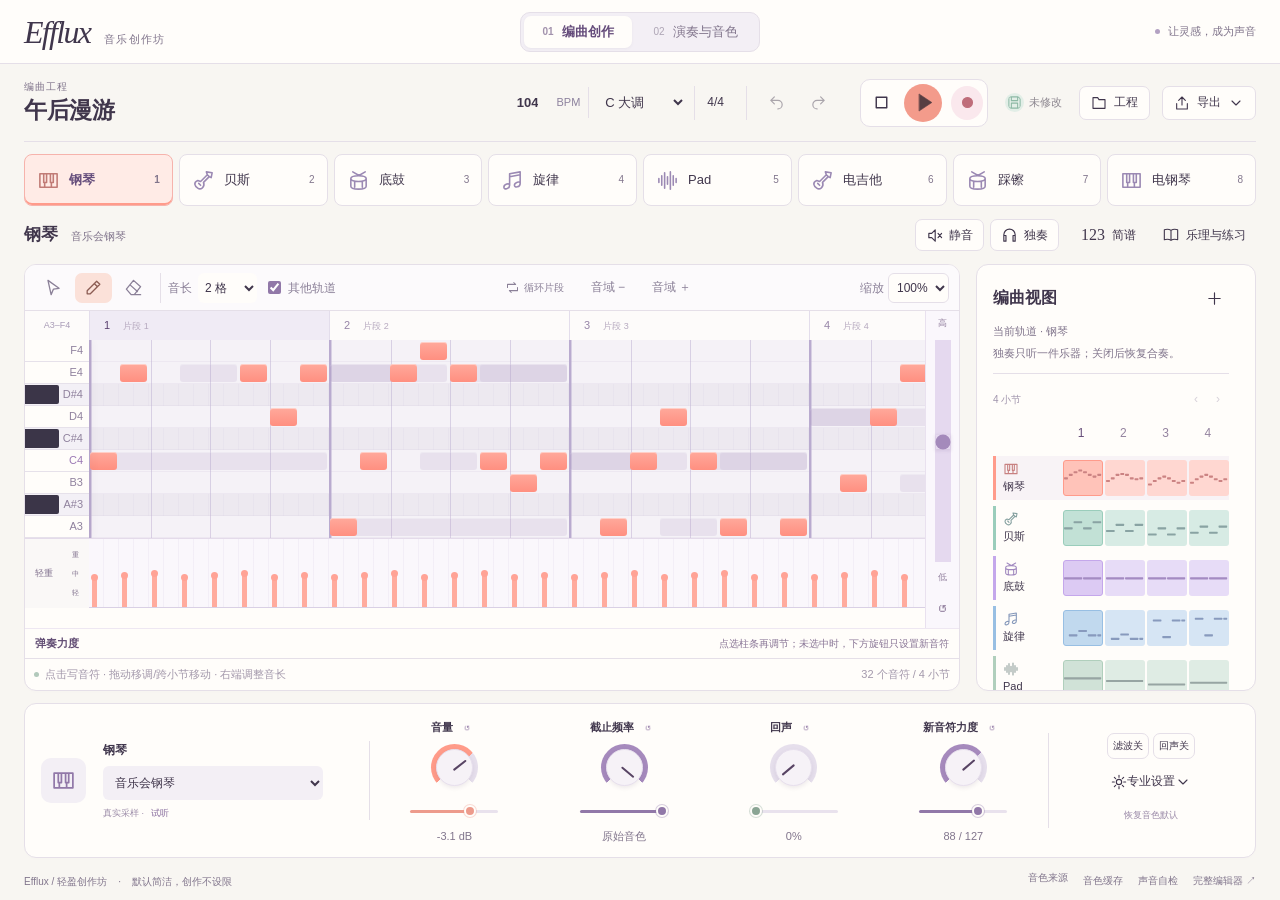
==== commit 4e06786a: "Fix mobile realtime audio routing and output selector alignment" ====
--- a/index.html
+++ b/index.html
@@ -6,7 +6,7 @@
     <meta name="viewport" content="width=device-width, initial-scale=1.0" />
     <link rel="icon" href="./favicon.svg">
     <title>Efflux 创作坊 · 音乐工作站</title>
-    <script type="module" crossorigin src="./assets/index-DTl7_KMS.js"></script>
+    <script type="module" crossorigin src="./assets/index-EzBGDGSV.js"></script>
     <link rel="modulepreload" crossorigin href="./assets/rolldown-runtime-BCiCTKAo.js">
     <link rel="modulepreload" crossorigin href="./assets/_plugin-vue_export-helper-D7rbJBD7.js">
     <link rel="modulepreload" crossorigin href="./assets/config-B2D1m24P.js">
@@ -20,12 +20,12 @@
     <link rel="modulepreload" crossorigin href="./assets/preload-helper-CRzLMJPS.js">
     <link rel="modulepreload" crossorigin href="./assets/event-factory-CFdeekm0.js">
     <link rel="modulepreload" crossorigin href="./assets/event-util-1BVGP5yg.js">
-    <link rel="modulepreload" crossorigin href="./assets/instrument-util-DFgCO_og.js">
+    <link rel="modulepreload" crossorigin href="./assets/instrument-util-DgyagEwg.js">
     <link rel="modulepreload" crossorigin href="./assets/pattern-factory-BTwtvT47.js">
     <link rel="modulepreload" crossorigin href="./assets/sample-loader-Dy1rT0mJ.js">
     <link rel="modulepreload" crossorigin href="./assets/storage-util-5brpuvTO.js">
     <link rel="modulepreload" crossorigin href="./assets/event-actions-CHu2_Oul.js">
-    <link rel="stylesheet" crossorigin href="./assets/style-BWDygpqd.css">
+    <link rel="stylesheet" crossorigin href="./assets/style-DmXffuX7.css">
   </head>
   <body>
     <noscript>
--- a/assets/style-DmXffuX7.css
+++ b/assets/style-DmXffuX7.css
@@ -0,0 +1,2 @@
+.audio-output-select[data-v-fbdd69dd]{flex-wrap:wrap;align-items:center;gap:.5rem;font-size:.8rem;display:flex}.audio-output-select select[data-v-fbdd69dd]{max-width:100%;min-height:34px;font:inherit}.score-reader{min-width:0}.score-intro{justify-content:space-between;align-items:center;gap:16px;margin-bottom:20px;display:flex}.performance .score-reader .score-intro h2{letter-spacing:-.6px;margin:5px 0 6px;font-size:24px;font-weight:600}.score-intro p,.performance .score-reader p{color:var(--studio-muted);margin:8px 0 0;font-size:12px;line-height:1.8}.score-local{color:#557662;white-space:nowrap;background:#edf3ed;border-radius:6px;padding:7px 10px;font-size:11px}.score-columns{grid-template-columns:minmax(260px,.85fr) minmax(320px,1.15fr);align-items:start;gap:16px;display:grid}.score-reader .perf-module{min-width:0}.score-reader h3{align-items:center;gap:9px;margin:0;font-size:15px;font-weight:600;display:flex}.score-step{color:var(--studio-accent);font-variant-numeric:tabular-nums;font-size:10px}.score-upload{box-sizing:border-box;cursor:pointer;text-align:center;background:#fbf9fc;border:1px dashed #c9bacf;border-radius:8px;flex-direction:column;justify-content:center;align-items:center;gap:9px;min-height:230px;margin-top:18px;padding:20px;display:flex;position:relative;overflow:hidden}.score-upload:focus-within{outline:2px solid var(--studio-accent);outline-offset:3px}.score-upload:hover{border-color:var(--studio-accent)}.score-upload-icon{color:var(--studio-accent);padding:8px;font-size:26px;line-height:1}.score-upload strong{font-size:13px;font-weight:500}.score-upload small{color:var(--studio-muted);font-size:11px}.score-upload input{opacity:0;cursor:pointer;width:100%;height:100%;position:absolute;inset:0}.score-upload.has-image{background:#fff;padding:10px}.score-upload img{object-fit:contain;max-width:100%;max-height:400px}.score-filename{overflow-wrap:anywhere;justify-content:space-between;gap:12px;display:flex}.score-filename span{flex-shrink:0}.score-source-actions,.score-transport{flex-wrap:wrap;align-items:center;gap:8px;margin-top:16px;display:flex}.performance .score-reader button,.score-text-import{min-height:36px;padding:8px 12px;font-size:12px}.performance .score-reader .score-primary{background:var(--studio-accent);border-color:var(--studio-accent);color:#fff}.performance .score-reader .score-primary:disabled{color:#9989a4;background:#e8e0ed;border-color:#e8e0ed}.score-text-import{cursor:pointer;color:var(--studio-ink);background:var(--studio-paper);border:1px solid var(--studio-line);box-sizing:border-box;border-radius:6px;position:relative;overflow:hidden}.score-text-import input{opacity:0;cursor:pointer;width:100%;position:absolute;inset:0}.score-text-import:focus-within{outline:2px solid var(--studio-accent);outline-offset:2px}.score-progress{color:var(--studio-muted);gap:7px;margin-top:14px;font-size:11px;display:grid}.score-progress progress{width:100%;height:6px;accent-color:var(--studio-accent)}.score-guidance{border-top:1px solid var(--studio-line);margin-top:20px;padding-top:16px}.score-guidance strong{font-size:12px;font-weight:500}.score-settings{grid-template-columns:1fr 1fr 1fr;gap:12px;margin:18px 0;display:grid}.score-settings label{color:var(--studio-muted);flex-direction:column;gap:7px;min-width:0;font-size:11px;display:flex;position:relative}.performance .score-settings :is(input,select){box-sizing:border-box;background:var(--studio-paper);border:1px solid var(--studio-line);width:100%;min-width:0;height:36px;color:var(--studio-ink);border-radius:6px;margin:0;padding:6px 9px;font-size:12px}.score-settings label small{font-size:10px;position:absolute;top:0;right:0}.score-text-label{justify-content:space-between;gap:12px;margin:0 0 8px;font-size:12px;display:flex}.score-text-label span{color:var(--studio-muted);font-size:11px}.performance .score-reader textarea{box-sizing:border-box;resize:vertical;border:1px solid var(--studio-line);width:100%;min-height:150px;max-height:400px;color:var(--studio-ink);background:#fcfaf6;border-radius:8px;padding:14px;font:18px/1.9 ui-monospace,Consolas,monospace}.score-reader :is(textarea,input,select,button):focus-visible{outline:2px solid var(--studio-accent);outline-offset:3px}.score-parse-state{color:#65816b;min-height:20px;padding:7px 0;font-size:11px;line-height:1.8}.score-parse-state.invalid{color:#a64f45}.score-notes{border-top:1px solid var(--studio-line);flex-wrap:wrap;gap:5px;max-height:110px;padding:10px 0;display:flex;overflow:auto}.score-notes span{background:var(--studio-inset);color:var(--studio-muted);border-radius:5px;padding:4px 8px;font:13px/1.5 ui-monospace,monospace}.score-notes span.active{background:var(--studio-coral);color:#533c35}.score-notes span.rest{opacity:.65}.score-syntax{border-top:1px solid var(--studio-line);color:var(--studio-muted);margin-top:16px;padding-top:12px;font-size:11px}.score-syntax summary{cursor:pointer;color:var(--studio-ink);padding:4px 0;font-size:12px}.score-syntax dl{gap:9px;margin:12px 0 0;display:grid}.score-syntax dl div{grid-template-columns:130px 1fr;gap:10px;line-height:1.7;display:grid}.score-syntax dt{color:var(--studio-ink)}.score-syntax dd{margin:0}.score-syntax pre{white-space:pre-wrap;overflow-wrap:anywhere;max-height:180px;overflow:auto}.performance .score-reader .score-error{color:#9b5147;background:#fcf0ed;border:1px solid #edd1c9;border-radius:8px;margin-top:14px;padding:12px 14px}.performance .score-reader .score-storage-note{margin-top:18px;font-size:11px}@media (width<=1100px){.score-columns{grid-template-columns:1fr}.score-upload{min-height:170px}}@media (width<=640px){.score-intro{flex-direction:column;align-items:flex-start;gap:10px}.score-intro h2{font-size:22px}.score-settings{gap:8px}.score-syntax dl div{grid-template-columns:1fr;gap:2px}.performance .score-reader .perf-module-head{flex-wrap:wrap}}.workspace-nav{color:#493957;z-index:30;background:#f8f5f2;border-bottom:1px solid #e5dfe9;justify-content:center;align-items:center;gap:6px;height:48px;font:13px Segoe UI,Microsoft YaHei,sans-serif;display:flex;position:relative}.workspace-nav button{font:inherit;color:inherit;cursor:pointer;background:0 0;border:0;border-radius:6px;padding:8px 20px}.workspace-nav button[aria-selected=true]{color:#6e4d85;background:#e8dfef;font-weight:650}.workspace-nav .workspace-playback{color:#8c6c98;font-size:11px;position:absolute;right:18px}.workspace-nav button:focus-visible{outline-offset:2px;outline:2px solid #8d70a6}body.atelier-body .atelier{height:calc(100dvh - 48px);min-height:0}.performance{--module-gap:16px;--panel-padding:18px;--ink:#3d3049;--muted:#928599;--line:#e6e0e9;--accent:#9173a6;--paper:#fffdfa;color:var(--ink);background:#faf8f5;flex-direction:column;max-width:1920px;height:calc(100dvh - 48px);min-height:0;margin:auto;font:13px/1.5 Segoe UI,Microsoft YaHei,sans-serif;display:flex}.performance *,.performance :before,.performance :after{box-sizing:border-box}.performance button,.performance input,.performance select{font:inherit;color:inherit}.performance button,.perf-file{cursor:pointer;white-space:nowrap;background:#f1ebf3;border:1px solid #0000;border-radius:6px;justify-content:center;align-items:center;gap:4px;min-height:32px;padding:6px 12px;text-decoration:none;display:inline-flex}.performance button:hover,.perf-file:hover{background:#e9e1ee}.performance button:disabled{opacity:.35;cursor:default}.performance button[aria-pressed=true]{color:#583c6a;background:#dfd0e9}.performance input,.performance select{border:1px solid var(--line);background:var(--paper);border-radius:5px;min-width:0;padding:6px 8px}.performance input[type=range]{accent-color:var(--accent);cursor:pointer;background:0 0;border:0;width:100%;height:23px;padding:0}.performance input[type=checkbox]{accent-color:var(--accent);padding:0}.performance input[type=number]{width:65px}.performance button:focus-visible,.performance input:focus-visible,.performance select:focus-visible,.perf-file:focus-within{outline-offset:3px;outline:2px solid #9275ac}.performance h1,.performance h2,.performance p{margin:0}.performance h1{letter-spacing:1px;margin:3px 0;font-size:25px;font-weight:550}.performance p,.performance small{color:var(--muted)}.perf-eyebrow{letter-spacing:1.6px;color:#a18daa;font-size:9px}.perf-header{flex:none;justify-content:space-between;align-items:center;padding:10px 28px;display:flex}.perf-header .perf-eyebrow{display:none}.perf-header h1{margin:0 0 2px;font-size:22px;line-height:1.35}.perf-header p{font-size:11px}.perf-status{color:var(--muted);text-align:right;font-size:11px}.perf-status>span{background:#c7b8cd;border-radius:50%;width:6px;height:6px;margin-right:6px;display:inline-block}.perf-status>span.ready{background:#8ba48c}.perf-status small{margin-top:6px;font-size:10px;display:block}.perf-toolbar{border-top:1px solid var(--line);border-bottom:1px solid var(--line);flex-wrap:wrap;flex:none;align-items:end;gap:8px;margin:0 28px 14px;padding:8px 0;display:flex}.perf-toolbar>label{color:var(--muted);flex-direction:column;gap:4px;font-size:10px;display:flex}.perf-toolbar input,.perf-toolbar select{font-size:12px}.perf-name input{width:180px}.perf-toolbar .perf-file{color:var(--ink);flex-direction:row;font-size:12px;display:inline-flex}.perf-file input{display:none}.perf-history{gap:4px;margin-left:auto;display:flex}.perf-history button{padding:5px 8px;font-size:11px}.perf-body{flex:1;grid-template-columns:172px minmax(0,1fr);min-height:0;margin:0 28px;display:grid}.perf-rail{border-right:1px solid var(--line);flex-direction:column;justify-content:space-between;padding-bottom:18px;padding-right:18px;display:flex;overflow:auto}.perf-rail nav{flex-direction:column;gap:5px;display:flex}.perf-rail nav button{text-align:left;white-space:normal;background:0 0;justify-content:start;gap:12px;padding:12px 8px}.perf-rail nav b{color:#a28eae;font-size:10px;font-weight:400}.perf-rail nav small{margin-top:3px;font-size:9px;display:block}.perf-rail nav button.active{color:#714d87;background:#ede5f1}.perf-rail-bottom{text-align:center;gap:6px;margin-top:25px;font-size:10px;display:grid}.perf-rail-bottom button{font-size:11px}.performance .perf-subtle{color:#9a8b9e;background:0 0}.perf-content{overscroll-behavior:contain;gap:var(--module-gap);scrollbar-gutter:stable;scrollbar-width:thin;flex-direction:column;min-width:0;padding:0 8px 24px 22px;display:flex;overflow-y:auto}.perf-module{background:var(--paper);border:1px solid var(--line);padding:var(--panel-padding);border-radius:10px;flex-shrink:0;min-width:0;margin:0}.perf-module-head{justify-content:space-between;align-items:center;gap:8px;min-height:32px;margin-bottom:12px;display:flex}.perf-module-head>div:last-child{align-items:center;gap:4px;display:flex}.perf-module-head>div:first-child:has(.perf-eyebrow){display:block}.perf-module-head button{color:#9b88a6;background:0 0;min-height:25px;padding:3px 6px;font-size:10px}.perf-module-head button:hover{background:#f0e9f4}.perf-module p{margin-bottom:16px;font-size:11px;line-height:1.7}.perf-toggle{white-space:nowrap;color:#8f7c9b;align-items:center;gap:4px;font-size:10px;display:inline-flex}.perf-layer{border-top:1px solid #efeaf1;grid-template-columns:54px minmax(120px,1.7fr) minmax(80px,1fr) 65px 65px minmax(70px,.7fr) 25px;align-items:center;gap:10px;margin-top:12px;padding-top:12px;display:grid}.perf-layer>label:not(.perf-toggle){color:var(--muted);flex-direction:column;gap:4px;font-size:9px;display:flex}.perf-layer select{width:100%;font-size:12px}.perf-layer button{background:0 0;padding:0}.perf-grid,.perf-module-grid{gap:var(--module-gap);flex-shrink:0;grid-template-columns:repeat(2,minmax(0,1fr));align-items:stretch;display:grid}.perf-module-grid>[data-module=eq],.perf-module-grid>[data-module=dynamics]{grid-column:1/-1}.perf-controls{grid-template-columns:repeat(2,minmax(0,1fr));gap:16px 20px;margin-top:12px;display:grid}.perf-controls.bypassed{opacity:.53}.perf-param{grid-template-columns:1fr auto;align-items:center;gap:3px 8px;font-size:10px;display:grid}.perf-param input{grid-area:2/1/auto/-1}.perf-param output{color:#a38cae;font-variant-numeric:tabular-nums;font-size:10px}.perf-choices{flex-wrap:wrap;gap:10px;margin:14px 0;display:flex}.perf-choices label{color:var(--muted);flex-direction:column;flex:1;gap:4px;min-width:95px;font-size:10px;display:flex}.perf-choices select{width:100%;font-size:11px}.perf-eq-graph svg{touch-action:none;width:100%;display:block;overflow:visible}.perf-eq-graph text,.perf-envelope text{fill:#ad9db6;pointer-events:none;font-size:9px}.performance svg .grid{stroke:#e9e2ed;stroke-width:1px;fill:none}.performance svg .response{fill:none;stroke:#a181b6;stroke-width:2px}.perf-eq-graph circle{fill:#f7f1fa;stroke:#aa8bbd;stroke-width:2px;cursor:grab;touch-action:none}.perf-eq-graph circle.selected{fill:#d7c2e3}.perf-eq-graph small{font-size:9px}.perf-envelope{width:100%;height:90px}.perf-harmonics{gap:12px;height:176px;padding:12px 4px 0;display:flex}.perf-harmonics label{flex-direction:column;flex:1;align-items:center;gap:6px;font-size:10px;display:flex}.perf-harmonics input[type=range]{writing-mode:vertical-lr;direction:rtl;width:24px;height:142px}.perf-route{grid-template-columns:14px minmax(80px,1fr) 14px minmax(80px,1fr) minmax(80px,1fr) 35px;align-items:center;gap:10px;margin-top:10px;font-size:10px;display:grid}.perf-route select{width:100%;font-size:11px}.perf-matrix-head{color:var(--muted);grid-template-columns:1fr 1fr 1fr;margin-left:24px;font-size:9px;display:grid}.perf-chords{gap:8px;margin:20px 0;display:flex}.perf-chords button{touch-action:none;background:#efe6f2;flex-direction:column;flex:1;height:70px;font-size:17px}.perf-chords button:active{background:#dbcae5}.perf-chords small{font-size:10px}.perf-custom-chord{flex-wrap:wrap;align-items:center;gap:10px;font-size:11px;display:flex}.perf-custom-chord input{width:140px}.perf-drums{flex-wrap:wrap;gap:10px;margin:16px 0;display:flex}.perf-drums button{flex:1;min-height:60px}.perf-actions{flex-wrap:wrap;align-items:center;gap:14px;margin:18px 0;font-size:11px;display:flex}.perf-actions a{color:#87609d}.perf-sample-controls{flex-wrap:wrap;gap:18px;margin-top:20px;display:flex}.perf-sample-controls label{flex-direction:column;gap:6px;min-width:100px;font-size:11px;display:flex}.perf-sample-controls label:has(input[type=checkbox]){flex-direction:row;align-items:center}.performance audio{max-width:100%;height:34px}.perf-library-row{border-top:1px solid var(--line);align-items:center;gap:8px;padding:10px 0;display:flex}.perf-library-row>span{flex:1}.perf-library-row button{font-size:10px}.perf-dock{border-top:1px solid var(--line);background:#f7f3ef;flex:none;margin-top:0;padding:10px 28px 8px;box-shadow:0 -6px 20px #5a395305}.perf-dock-top{align-items:center;gap:16px;margin-bottom:8px;display:flex}.perf-playing{flex:1;min-width:160px}.perf-playing strong{text-overflow:ellipsis;white-space:nowrap;max-width:320px;font-size:12px;font-weight:550;display:block;overflow:hidden}.perf-playing small{font-size:9px;display:block}.perf-octave{align-items:center;gap:8px;font-size:10px;display:flex}.perf-octave button{min-width:26px;min-height:26px;padding:0}.perf-output{align-items:center;gap:8px;width:135px;font-size:10px;display:flex}.performance .perf-record{color:#b67869;background:#f5e5df;font-size:11px}.perf-dock-instruments{grid-template-columns:140px minmax(0,1fr);gap:18px;display:grid}.perf-scope{flex-direction:column;justify-content:center;gap:8px;display:flex}.perf-scope>div{background:#fcfaf8;border:1px solid #e8dfeb;border-radius:6px;height:70px;position:relative;overflow:hidden}.perf-scope span{color:#af9bb7;font-size:8px;position:absolute;top:4px;left:6px}.perf-scope canvas{width:100%;height:55px;margin-top:12px;display:block}.performance-keyboard{min-width:0}.piano-top{justify-content:space-between;align-items:center;gap:12px;margin-bottom:6px;font-size:10px;display:flex}.piano-top strong{white-space:nowrap;font-size:11px;font-weight:500}.piano-top small{margin-left:8px;font-size:8px}.piano-top>div{align-items:center;gap:4px;display:flex}.piano-top button{background:0 0;min-height:24px;padding:3px 6px;font-size:9px}.piano-top label{white-space:nowrap;align-items:center;gap:4px;margin:0 6px;font-size:9px;display:flex}.keyboard-scroll{scrollbar-width:thin;overscroll-behavior-x:contain;border:1px solid #d7cddd;border-radius:5px;overflow:auto hidden}.keyboard-bed{background:#ded3e3;height:110px;position:relative}.performance .piano-key{touch-action:none;color:#ac9cb4;background:linear-gradient(#fffdfa,#f6f2ed);border:1px solid #ddd3e1;border-top:0;border-radius:0 0 4px 4px;flex-direction:column;justify-content:end;align-items:center;gap:1px;height:110px;padding:0;font-size:8px;display:flex;position:absolute;top:0;box-shadow:inset 0 -3px #eae4e0}.performance .piano-key.black{z-index:2;color:#c0afcd;background:linear-gradient(#5b4c66,#392f43);border:0;height:68px;box-shadow:inset 0 -3px #271f30}.piano-key span{font-size:8px;line-height:14px}.piano-key small{font-size:7px;line-height:12px}.performance .piano-key.pressed,.performance .piano-key:active{background:#f3b7a6;box-shadow:inset 0 3px 8px #d5958770}.performance .piano-key.black.pressed{background:#ae80b8}.performance-keyboard>p{white-space:normal;margin:5px 0 0;font-size:8px}.perf-alert,.perf-notice{border-radius:6px;flex:none;margin:0 28px 10px;padding:8px 12px;font-size:11px}.perf-alert{color:#a45f51;background:#fae6de;justify-content:space-between;align-items:center;display:flex}.perf-alert button{background:0 0;min-height:20px;padding:0 4px}.perf-notice{color:#7d638e;background:#ede8f2}@media (width>=1500px){.perf-module-grid>[data-module=dynamics]{grid-column:1/-1}.perf-module-grid>[data-module=dynamics] .perf-controls{grid-template-columns:repeat(3,minmax(0,1fr))}}@media (height<=850px){.perf-header{padding:8px 24px}.performance h1{font-size:22px}.perf-toolbar{margin-bottom:10px;padding:8px 0}.performance{--panel-padding:16px}.perf-dock{padding-top:8px}.perf-scope>div{height:58px}.perf-scope canvas{height:42px}.keyboard-bed,.performance .piano-key{height:96px}.performance .piano-key.black{height:61px}}@media (width<=1000px){.perf-body{grid-template-columns:135px minmax(0,1fr);margin:0 18px}.perf-header{padding-left:18px;padding-right:18px}.perf-rail{padding-right:10px}.perf-rail nav button{gap:6px;padding:10px 5px;font-size:11px}.perf-content{padding-left:14px}.perf-layer{grid-template-columns:48px minmax(110px,1fr) 80px 60px;gap:8px}.perf-layer>label:last-of-type,.perf-layer>label:nth-last-of-type(2){grid-row:2}.perf-layer>button{grid-area:2/4}.perf-toolbar{margin-left:18px;margin-right:18px}.perf-history{margin-left:0}.perf-dock{padding-left:18px;padding-right:18px}.perf-dock-instruments{grid-template-columns:100px minmax(0,1fr);gap:10px}.perf-grid,.perf-module-grid{grid-template-columns:1fr}.perf-module-grid>[data-module=eq],.perf-module-grid>[data-module=dynamics]{grid-column:auto}.workspace-nav .workspace-playback{font-size:9px;right:10px}.workspace-nav{justify-content:start;padding-left:12px}.workspace-nav button{padding:7px 12px}}@media (width<=640px){.performance{height:calc(100dvh - 48px)}.perf-header{gap:8px;padding:12px 14px 10px}.performance h1{letter-spacing:0;font-size:18px}.perf-header p{font-size:10px}.perf-status{max-width:94px;font-size:9px}.perf-status small{font-size:8px}.perf-eyebrow{letter-spacing:.7px;font-size:8px}.perf-toolbar{align-items:center;gap:6px;margin:0 14px 10px}.perf-toolbar>label{font-size:8px}.perf-name input{width:124px}.perf-toolbar select{max-width:160px}.perf-toolbar button,.perf-toolbar .perf-file{min-height:28px;padding:4px 8px;font-size:10px}.perf-history{gap:2px}.perf-history button{min-height:24px;padding:3px 6px;font-size:9px}.perf-body{flex-direction:column;margin:0 14px;display:flex}.perf-rail{border:0;flex:none;padding:0;overflow:visible}.perf-rail nav{border-bottom:1px solid var(--line);flex-direction:row;gap:3px;margin-bottom:10px;padding-bottom:8px;display:flex}.perf-rail nav button{flex:1;justify-content:center;padding:6px 3px;font-size:10px}.perf-rail nav b,.perf-rail nav small,.perf-rail-bottom{display:none}.perf-content{flex:1;min-height:0;padding:0 0 15px}.performance{--panel-padding:14px;--module-gap:14px}.perf-module-head h2{font-size:13px}.perf-module-head button{padding:2px 4px;font-size:9px}.perf-module p{margin-bottom:12px;font-size:10px}.perf-controls{gap:12px 16px}.perf-param,.perf-param output{font-size:9px}.perf-layer{grid-template-columns:40px minmax(100px,1fr) 58px;gap:8px}.perf-layer>select{grid-column:2/-1}.perf-layer>label:nth-of-type(2){grid-area:2/1/auto/3}.perf-layer>label:nth-of-type(3){grid-area:2/3}.perf-layer>label:nth-last-of-type(2){grid-area:3/1/auto/2}.perf-layer>label:last-of-type{grid-area:3/2}.perf-layer>button{grid-area:3/3}.perf-layer input[type=number]{width:100%}.perf-dock{padding:8px 14px 5px}.perf-dock-top{flex-wrap:wrap;gap:8px;margin-bottom:6px}.perf-playing{min-width:100px}.perf-playing strong{max-width:150px;font-size:10px}.perf-playing small{font-size:8px}.perf-output{width:85px;font-size:9px}.perf-octave{gap:4px;font-size:9px}.perf-dock-top>.perf-record{min-height:24px;padding:3px 6px;font-size:9px}.perf-dock-instruments{display:block}.perf-scope{display:none}.piano-top{flex-wrap:wrap;gap:3px}.piano-top strong{font-size:9px}.piano-top>div{gap:0}.piano-top small{font-size:7px}.piano-top label{margin:0 3px;font-size:8px}.piano-top button{min-height:22px;padding:2px 4px;font-size:8px}.keyboard-bed,.performance .piano-key{height:91px}.performance .piano-key.black{height:58px}.performance-keyboard>p{margin-top:3px;font-size:7px}.perf-route{grid-template-columns:10px 1fr 10px 1fr 65px 28px;gap:4px}.perf-route select{padding:5px 3px;font-size:9px}.perf-route output{font-size:8px}.perf-chords{gap:4px}.perf-chords button{height:55px;padding:4px;font-size:13px}.perf-chords small{font-size:8px}.workspace-nav .workspace-playback{font-size:8px;right:10px}.workspace-nav button{padding:7px 10px;font-size:11px}}@media (height<=600px){.perf-header{display:none}.perf-toolbar{margin-top:6px;margin-bottom:6px}.perf-dock-top{margin-bottom:2px}.perf-scope{display:none}.perf-dock-instruments{display:block}.keyboard-bed,.performance .piano-key{height:75px}.performance .piano-key.black{height:48px}.performance-keyboard>p{display:none}.perf-dock{padding-top:4px}.perf-content{min-height:70px}}@media (prefers-reduced-motion:reduce){.performance *{scroll-behavior:auto}}.workspace-nav{box-sizing:border-box}.performance h1,.performance h2{color:var(--ink);float:none;background:0 0;border:0;padding:0;font-family:inherit;display:block}.performance h1{font-weight:550}.performance{--muted:#81738b}.perf-param{font-size:12px}.perf-param output{font-size:11px}.perf-module p{font-size:12px}.perf-output{white-space:nowrap;flex-shrink:0}.perf-output input{min-width:0}.perf-layer>label:not(.perf-toggle){font-size:10px}.perf-choices label{font-size:11px}.perf-rail nav small{font-size:10px}.perf-dock-top .perf-record{flex-shrink:0}@media (width<=640px){.performance h2{font-size:14px}.perf-param{font-size:11px}.perf-param output{font-size:10px}.perf-module p{font-size:11px}.perf-output{width:78px;font-size:9px}.perf-header h1{font-size:18px}.perf-dock-top{gap:6px}.perf-octave{font-size:8px}}@media (width>=1101px){.perf-module-grid:has([data-module=eq]){grid-template-columns:repeat(2,minmax(0,1fr))}.perf-module-grid>[data-module=eq]{grid-column:auto}.perf-module-grid>[data-module=eq] .perf-controls{grid-template-columns:repeat(4,minmax(0,1fr));gap:10px 14px}}.performance input[type=range],.atelier input[type=range]{touch-action:none}.performance{position:relative}.perf-prepare{min-width:92px}.perf-alert,.perf-notice{z-index:20;overflow-wrap:anywhere;width:max-content;max-width:min(640px,100% - 32px);margin:0;position:absolute;top:12px;left:50%;transform:translate(-50%);box-shadow:0 3px 14px #5a395312}.perf-notice,body.atelier-body .loader{pointer-events:none}.perf-layers>.perf-module-head{min-height:28px;margin-bottom:4px}.perf-layers>p{margin-bottom:10px;font-size:11px}.perf-layers .perf-layer{margin-top:10px;padding-top:10px}body.atelier-body{color:#342747;margin:0;font-size:14px;overflow-x:hidden;background:#faf8f5!important;font-family:Inter,Segoe UI,Microsoft YaHei,sans-serif!important}body.atelier-body #efflux{background:#faf8f5;width:100%;min-width:0;max-width:none}body.atelier-body .application-footer{display:none}.atelier{--ink:#342747;--muted:#93899e;--line:#e7e1eb;--coral:#ff9786;--lavender:#a797c4;--paper:#fffdfb;box-sizing:border-box;max-width:1920px;min-height:100vh;color:var(--ink);background:radial-gradient(at 0 100%,#eee9f280,#0000 50%),#faf8f5;margin:auto;padding:24px 26px 12px;font-family:Inter,Segoe UI,Microsoft YaHei,sans-serif;line-height:1.5}.atelier *,.atelier :before,.atelier :after{box-sizing:border-box}.atelier button,.atelier input,.atelier select,.atelier textarea,.atelier summary{font:inherit;color:inherit}.atelier button,.atelier summary{cursor:pointer}.atelier button{background:0 0;border:0;border-radius:7px;min-height:34px;padding:6px 10px;transition:background .15s}.atelier button:hover{background:#eee9f2}.atelier button:disabled{opacity:.35;cursor:default}.atelier button:focus-visible,.atelier summary:focus-visible,.atelier input:focus-visible,.atelier textarea:focus-visible,.atelier select:focus-visible{outline-offset:3px;outline:2px solid #8b79ae}.atelier svg{vertical-align:middle;flex-shrink:0;width:21px;height:21px}.atelier a{color:inherit;text-decoration:none}.atelier input,.atelier select,.atelier textarea{border:1px solid var(--line);background:0 0;border-radius:6px;min-width:0}.atelier select{cursor:pointer;max-width:100%;padding:7px 25px 7px 8px}.atelier h1,.atelier h2,.atelier h3,.atelier p{margin:0}.atelier-header{align-items:center;gap:16px;min-height:55px;margin-bottom:24px;display:flex}.wordmark{letter-spacing:-2px;white-space:nowrap;align-items:baseline;gap:17px;margin-right:8px;font-family:Georgia,Times New Roman,serif;font-size:40px;font-style:italic;line-height:1;display:flex}.wordmark span{letter-spacing:1px;color:var(--muted);font:11px Segoe UI,Microsoft YaHei,sans-serif}.atelier .project-title{border:0;border-bottom:1px solid #0000;flex:1;width:165px;min-width:90px;max-width:260px;padding:5px 1px;font-size:21px;font-weight:600}.atelier .project-title:hover{border-bottom-color:var(--line)}.timing{white-space:nowrap;align-items:center;gap:8px;font-size:13px;display:flex}.timing label{align-items:center;gap:3px;display:flex}.atelier .timing input{text-align:right;font-variant-numeric:tabular-nums;border:0;width:48px;padding:4px 0}.timing span{color:#8d829e;font-size:11px}.atelier .timing select{border:0;border-left:1px solid var(--line);border-radius:0;padding-left:12px}.atelier .meter{border-left:1px solid var(--line);border-radius:0;padding-left:12px}.history-buttons{background:#f0edf2;border-radius:22px;display:flex}.history-buttons button{min-height:32px;padding:4px 11px}.history-buttons svg{width:17px;height:17px}.transport{background:#fffcfa;border:1px solid #f0e9e8;border-radius:12px;align-items:center;gap:7px;padding:4px 7px;display:flex}.atelier .transport button{place-items:center;width:32px;height:32px;padding:6px;display:grid}.atelier .transport .play-button{background:var(--coral);color:#fff;border-radius:50%;width:45px;height:45px}.play-button svg{fill:currentColor;stroke-width:.6px;width:25px;height:25px}.atelier .record-button{color:#ef739c;background:#ffeaf1;border-radius:50%;margin-left:2px}.record-button svg{fill:currentColor;width:15px;height:15px}.record-button.active{box-shadow:0 0 0 3px #f8a8bf}.saved-indicator{white-space:nowrap;align-items:center;gap:5px;display:flex;color:#8d8790!important;font-size:11px!important}.saved-indicator svg{color:#8db9a5;background:#e2eee7;border-radius:50%;width:19px;height:19px;padding:2px}.file-menu{white-space:nowrap;position:relative}.file-menu summary{background:#f0edeb;border-radius:8px;align-items:center;gap:7px;padding:9px 12px;font-size:12px;list-style:none;display:flex}.file-menu summary::-webkit-details-marker{display:none}.file-menu summary svg{width:16px;height:16px}.file-menu[open] summary{background:#eae3f0}.menu-popover{z-index:25;border:1px solid var(--line);background:#fffdfb;border-radius:9px;min-width:190px;padding:6px;position:absolute;top:calc(100% + 9px);right:0;box-shadow:0 8px 30px #34274715}.menu-popover button{text-align:left;width:100%;font-size:13px;display:block}.instrument-tabs{grid-template-columns:repeat(8,minmax(0,1fr));gap:5px;display:grid}.atelier .instrument-tabs button{border:1px solid var(--line);background:#fffdfb;border-radius:6px;justify-content:center;align-items:center;gap:11px;min-width:0;height:61px;padding:8px;font-size:14px;display:flex}.instrument-tabs svg{color:#9b89b3;width:28px;height:28px}.instrument-tabs small{color:#b3a6c2;align-self:flex-end;margin-bottom:4px;font-size:10px}.atelier .instrument-tabs .selected{background:color-mix(in srgb, var(--track-color) 45%, #fffdfb);border-color:var(--track-color);font-weight:600}.instrument-tabs .selected svg{color:color-mix(in srgb, var(--track-color) 60%, #654b56)}.instrument-tabs .muted{opacity:.5}.workspace-heading{justify-content:space-between;align-items:center;padding:20px 2px 12px;display:flex}.eyebrow{letter-spacing:1px;color:var(--muted);font-size:10px}.workspace-heading h1{margin-top:3px;font-size:16px;font-weight:600}.workspace-heading h1 span{color:var(--muted);margin-left:13px;font-size:11px;font-weight:400}.workspace-actions{gap:7px;font-size:12px;display:flex}.workspace-actions button{align-items:center;gap:7px;display:flex}.workspace-actions svg{width:16px;height:16px}.numeric-icon{font-family:Georgia,serif;font-size:16px}.atelier .active{color:#665184;background:#eae4f2}.atelier .workspace-actions .mobile-arrange{display:none}.creation-area{grid-template-columns:minmax(0,1fr) 285px;align-items:start;gap:12px;display:grid}.editor-panel{border:1px solid var(--line);background:#fffefb;border-radius:8px;min-width:0;overflow:hidden}.editor-toolbar{border-bottom:1px solid var(--line);color:#8b8098;white-space:nowrap;align-items:center;gap:12px;height:48px;padding:8px 10px;font-size:10px;display:flex}.tools{border-right:1px solid var(--line);gap:3px;padding-right:8px;display:flex}.atelier .tools button{height:30px;min-height:30px;padding:4px 9px}.tools svg{width:19px;height:19px}.atelier .tools button.active{color:#6b4d60;background:#ffd6c9}.length-control{align-items:center;gap:6px;display:flex}.atelier .length-control select{border:0;padding:5px 13px 5px 3px}.ghost-control{align-items:center;gap:4px;display:flex}.atelier input[type=checkbox]{accent-color:#9983b1;width:13px;height:13px}.loop-button{align-items:center;gap:4px;margin-left:auto;display:flex;font-size:10px!important}.loop-button svg{width:15px;height:15px}.grid-note{color:#aaa0b3;font-size:9px}.piano-scroll{scrollbar-width:thin;scrollbar-color:#cfc4dc transparent;overflow:auto}.piano-surface{min-width:100%;position:relative}.bar-ruler{background:#fdfbfa;height:29px;display:flex;position:relative}.ruler-label{color:#a99cb7;flex-shrink:0;place-items:center;width:64px;font-size:7px;display:grid}.atelier .bar-ruler button{text-align:left;color:#9684a7;border-left:1px solid #e3ddeb;border-radius:0;flex-shrink:0;align-items:center;gap:13px;min-height:29px;padding:4px 14px;font-size:11px;display:flex}.bar-ruler small{color:#b6a9bf;font-size:9px;font-weight:400}.atelier .bar-ruler .current{color:#5a406e;background:#f0ebf5}.piano-body{display:flex}.piano-keys{z-index:5;flex-shrink:0;width:64px;position:sticky;left:0;box-shadow:4px 0 8px #34274708}.atelier .piano-keys button{text-align:right;color:#90829e;background:#fffdfa;border:0;border-bottom:1px solid #e6e1ea;border-radius:0;width:64px;min-height:0;padding:0;font-size:8px;display:block;position:relative}.piano-keys button span{padding-right:6px}.atelier .piano-keys button.black{background:#f3f0f6}.piano-keys button.black:before{content:"";background:#3b3548;border-radius:0 2px 2px 0;width:34px;position:absolute;top:1px;bottom:1px;left:0}.piano-keys button.tonic{color:#9b78b4}.note-grid{touch-action:pan-x pan-y;cursor:crosshair;isolation:isolate;background:repeating-linear-gradient(90deg, transparent 0, transparent calc(var(--step-width) - 1px), #c7bdd849 calc(var(--step-width) - 1px), #c7bdd849 var(--step-width));flex-shrink:0;position:relative}.grid-row{z-index:-1;pointer-events:none;background:#f0edf696;border-bottom:1px solid #d9d2e454;width:100%;position:absolute}.grid-row.dark{background:#e6e2edb3}.grid-row.inScale:not(.dark){background:#f5f2f7}.bar-lines{pointer-events:none;z-index:0;border-left:2px solid #b9abcf;position:absolute;top:0;bottom:0}.bar-lines i{border-left:1px solid #c2b5d58c;position:absolute;top:0;bottom:0}.atelier .piano-note{z-index:3;cursor:grab;touch-action:none;text-align:left;background:linear-gradient(#ffa99b,#ff8f80);border:0;border-radius:3px;min-height:0;padding:0;position:absolute;box-shadow:inset 0 1px #ffffff70}.piano-note>span:first-child{opacity:.65;color:#7d4a54;padding:0 6px;font:8px/14px Segoe UI,sans-serif;display:block;overflow:hidden}.atelier .piano-note:hover{background:#ff8f7c}.atelier .piano-note.chosen{z-index:4;outline:2px solid #fff;box-shadow:0 0 0 2px #ee8e82}.resize-grip{cursor:ew-resize;width:7px;position:absolute;top:0;bottom:0;right:0}.atelier .ghost-note{opacity:.2;pointer-events:none;z-index:1;background:#b5a3ca}.playhead{z-index:6;pointer-events:none;background:#5b456d;width:2px;position:absolute;top:0;bottom:0}.playhead:before{content:"";background:#5b456d;border-radius:0 0 3px 3px;width:8px;height:8px;position:absolute;top:0;left:-3px}.velocity-lane{background:#f7f3f6;border-top:5px solid #fffdfb;height:70px;display:flex;position:relative}.velocity-label{color:#80718e;z-index:5;background:#faf8f7;flex-shrink:0;justify-content:space-around;align-items:center;width:64px;font-size:9px;display:flex;position:sticky;left:0}.velocity-label small{text-align:right;font-size:7px;line-height:19px}.velocity-bars{background:repeating-linear-gradient(90deg,#0000 0 14px,#ded5e944 14px 15px);border-bottom:1px solid #d9d0e5;flex:1;position:relative}.atelier .velocity-bars button{background:#ffab9e;border-radius:3px 3px 0 0;width:5px;min-height:5px;margin-left:3px;padding:0;position:absolute;bottom:0}.velocity-bars button:before{content:"";background:#ffa396;border-radius:50%;width:7px;height:7px;position:absolute;top:-2px;left:-1px}.editor-status{border-top:1px solid var(--line);color:#a398ab;justify-content:space-between;align-items:center;gap:8px;min-height:32px;padding:8px 11px;font-size:9px;display:flex}.editor-status span:first-child{align-items:center;gap:6px;display:flex}.editor-status i{background:#b2c9bb;border-radius:50%;flex-shrink:0;width:5px;height:5px}.arrangement-panel{border:1px solid var(--line);background:#fffdfb;border-radius:8px;min-height:609px;padding:13px 10px 10px}.panel-title{align-items:center;gap:5px;display:flex}.panel-title h2{flex:1;font-size:13px;font-weight:600}.panel-title button{min-height:28px;padding:2px 6px}.panel-title svg{width:17px;height:17px}.atelier .drawer-close{display:none}.arrange-ruler{color:#a094ac;align-items:center;margin:9px 0 0;font-size:10px;display:flex}.arrange-ruler span{flex:1}.arrange-ruler button{min-height:24px;padding:0 9px;font-size:19px}.arrange-numbers{color:#94839f;grid-template-columns:67px repeat(4,1fr);margin-bottom:5px;font-size:9px;display:grid}.arrange-numbers button{min-height:25px;padding:3px;font-size:10px}.arrange-numbers .current{color:#674e7a}.arrange-row{border-left:3px solid var(--track-color);align-items:center;gap:5px;height:44px;margin-bottom:7px;padding-left:4px;display:flex}.arrange-row.selected{background:#f8f3f6}.atelier .arrange-track{text-align:left;flex-direction:column;flex-shrink:0;gap:2px;width:58px;padding:0 3px;font-size:9px;display:flex}.arrange-track svg{width:16px;height:16px;color:color-mix(in srgb, var(--track-color) 65%, #61506d)}.mini-clips{gap:2px;width:100%;min-width:0;height:36px;display:flex}.atelier .mini-clips button{background:color-mix(in srgb, var(--track-color) 40%, white);border:1px solid #0000;border-radius:3px;width:25%;min-width:0;padding:3px 0}.atelier .mini-clips .current{border-color:var(--track-color);background:color-mix(in srgb, var(--track-color) 60%, white)}.atelier .mini-clips .empty{background:#f4f1f5}.mini-clips svg{width:100%;height:100%;fill:color-mix(in srgb, var(--track-color) 65%, #695675);stroke:none}.arrange-track-actions{border-top:1px solid var(--line);gap:4px;margin-top:17px;padding-top:11px;display:flex}.arrange-track-actions button{background:#f4eff6;padding:4px 8px;font-size:10px}.arrange-foot{color:#a69aad;justify-content:space-between;align-items:center;margin-top:12px;font-size:9px;display:flex}.arrange-foot button{padding:3px;font-size:9px}.sound-strip{border:1px solid var(--line);background:#fffcfa;border-radius:8px;grid-template-columns:minmax(215px,1.55fr) repeat(4,minmax(85px,.8fr)) minmax(140px,.9fr);align-items:center;min-height:134px;margin-top:12px;padding:15px 15px 12px;display:grid}.sound-picker{border-right:1px solid var(--line);align-items:center;gap:17px;padding-right:14px;display:flex}.instrument-mark{color:#a18cb5;display:block}.instrument-mark svg{width:46px;height:46px}.sound-picker label{flex-direction:column;gap:7px;width:100%;min-width:0;display:flex}.sound-picker strong{font-size:12px;font-weight:600}.atelier .sound-picker select{background:#f3eff3;border:0;width:100%;max-width:220px;font-size:12px}.sound-picker small{color:#9c8ca8;font-size:9px}.sound-picker small button{color:#85699b;min-height:0;padding:0 4px;font-size:9px}.macro{flex-direction:column;justify-content:center;align-items:center;gap:3px;font-size:10px;display:flex;position:relative}.macro label{font-weight:600}.dial{background:#f2eef2;border:5px solid #e1d9e7;border-radius:50%;width:57px;height:57px;margin:3px 0;position:relative;box-shadow:inset 0 1px 2px #3a294719,0 1px 3px #3a294720}.dial:before{content:"";border:4px solid #0000;border-color:#b7a6ca #0000 #0000 #b7a6ca;border-radius:50%;position:absolute;inset:-5px;transform:rotate(-25deg)}.dial.coral:before{border-top-color:#ffb09f;border-left-color:#ffb09f}.dial.mint:before{border-top-color:#b7ccb0;border-left-color:#b7ccb0}.dial i{transform:rotate(var(--turn));border-radius:50%;position:absolute;inset:2px}.dial i:before{content:"";background:#584464;border-radius:1px;width:2px;height:16px;position:absolute;top:3px;left:50%}.atelier .macro input[type=range]{accent-color:#b6a5c7;cursor:pointer;border:0;width:75px;height:10px;min-height:0;margin:0;padding:0}.macro output{color:#8f809b;font-variant-numeric:tabular-nums;font-size:9px}.professional{border-left:1px solid var(--line);flex-direction:column;align-items:center;gap:8px;padding-left:14px;display:flex}.atelier .professional>button:first-child{background:#f1edf3;align-items:center;gap:7px;padding:9px;font-size:11px;display:flex}.professional svg{width:16px;height:16px}.atelier .reset-preset{color:#9b8aa8;min-height:20px;font-size:9px}.atelier-footer{color:#b1a4ba;justify-content:space-between;align-items:center;padding:16px 2px 3px;font-size:9px;display:flex}.footer-divider{margin:0 11px}.atelier-footer>div{align-items:center;gap:15px;display:flex}.atelier-footer button{color:#9783a4;min-height:20px;padding:0;font-size:9px}.atelier-footer a:hover{text-decoration:underline}.detail-drawer{z-index:40;background:#fffdfb;border:1px solid #ddd3e6;border-radius:12px;width:340px;padding:22px;position:fixed;top:18px;bottom:18px;right:18px;overflow:auto;box-shadow:0 10px 60px #35264024}.detail-drawer .panel-title{border-bottom:1px solid var(--line);margin-bottom:20px;padding-bottom:16px}.detail-drawer .panel-title h2{font-size:16px}.drawer-intro{font:20px/1.6 Georgia,Microsoft YaHei,serif;margin:16px 0!important}.detail-drawer h3{margin:22px 0 12px;font-size:13px;font-weight:600}.detail-drawer p{color:#91819f;margin:12px 0;font-size:12px;line-height:1.9}.drawer-label{margin:14px 0;font-size:12px;display:block}.drawer-label>select,.drawer-label>input{width:100%;margin-top:9px;display:block}.drawer-label>span{float:right;color:#9f91ac}.scale-chips{gap:4px;display:flex}.atelier .scale-chips button{background:#f2edf6;flex-direction:column;flex:1;padding:7px 4px;display:flex}.scale-chips strong{color:#826897;font:18px Georgia,serif}.scale-chips span{color:#a08ead;font-size:9px}.chord-list{gap:7px;display:flex}.atelier .chord-list button{border:1px solid var(--line);flex-direction:column;flex:1;padding:10px 5px;display:flex}.chord-list button>span{color:#a99ab7;font:12px Georgia,serif}.chord-list button>strong{color:#77608b;font-size:20px}.chord-list small{color:#af9eb9;font-size:8px}.atelier .practice{border-bottom:1px solid var(--line);color:#a18eaf;border-radius:0;align-items:center;gap:12px;width:100%;padding:12px 5px;font-size:10px;display:flex}.practice span{text-align:left;color:#685276;flex:1;font-size:12px}.atelier .drawer-note{background:#f6f1f7;border-radius:6px;padding:12px;font-size:10px;line-height:1.8}.atelier .wide-button{text-align:left;border-bottom:1px solid var(--line);border-radius:0;width:100%;padding:12px 5px;font-size:12px;display:block}.source-badge{color:#859e7d;background:#eaf1e8;border-radius:5px;padding:4px 7px;font-size:10px}.notation-editor{border-bottom:1px solid var(--line);background:#fcf7f3;padding:16px 20px}.notation-heading{justify-content:space-between;align-items:center;font-size:12px;display:flex}.notation-heading button{font-size:10px}.atelier .notation-editor textarea{resize:vertical;background:#fffcfa;width:100%;min-height:80px;margin:8px 0;padding:12px;font:20px/1.7 Georgia,serif;display:block}.notation-editor p{color:#9e8ea8;margin-top:4px;font-size:10px}.notation-editor .notation-hint{font-size:9px}.atelier .primary{background:#ffc9b9;margin-top:10px;padding:8px 15px;font-size:11px}.error-banner{background:#fff0e8;border:1px solid #f0c5ae;border-radius:6px;align-items:center;gap:12px;margin-bottom:12px;padding:8px 12px;font-size:12px;display:flex}.error-banner>span{flex:1}.error-banner button{font-size:11px}.busy-indicator{border:1px solid var(--line);z-index:65;background:#fffdfb;border-radius:30px;align-items:center;gap:10px;padding:12px 22px;font-size:12px;display:flex;position:fixed;bottom:22px;left:50%;transform:translate(-50%);box-shadow:0 5px 25px #3526401a}.busy-indicator small{color:#9c86ab}.spinner{border:2px solid #e0d7e7;border-top-color:#a68cbb;border-radius:50%;width:14px;height:14px;animation:1s linear infinite atelier-spin}.atelier-toast{color:#fff;z-index:70;background:#51405f;border-radius:30px;max-width:90vw;padding:12px 22px;font-size:12px;position:fixed;bottom:24px;left:50%;transform:translate(-50%);box-shadow:0 5px 20px #35264020}@keyframes atelier-spin{to{transform:rotate(360deg)}}@media (width>=1600px){.atelier{padding:30px 35px 14px}.atelier-header{gap:22px;margin-bottom:30px}.creation-area{grid-template-columns:minmax(0,1fr) 340px}.arrange-row{height:49px}.arrangement-panel{min-height:609px}.instrument-tabs button{height:68px!important}}@media (width<=1200px){.atelier{padding:18px 18px 10px}.atelier-header{flex-wrap:wrap;gap:10px}.wordmark{font-size:34px}.wordmark span{display:none}.atelier .project-title{width:145px;font-size:18px}.saved-indicator span{display:none}.creation-area{grid-template-columns:minmax(0,1fr) 235px}.arrangement-panel{padding:12px 7px}.arrange-track{width:48px!important}.arrange-numbers{grid-template-columns:57px repeat(4,1fr)}.sound-strip{grid-template-columns:minmax(180px,1.5fr) repeat(4,minmax(70px,.8fr)) minmax(110px,1fr);padding:13px 9px}.sound-picker{gap:10px}.instrument-mark svg{width:34px;height:34px}.professional{padding-left:9px}.professional>button:first-child{gap:4px!important;font-size:10px!important}.instrument-tabs button{gap:7px!important;font-size:12px!important}.instrument-tabs svg{width:23px;height:23px}.grid-note{display:none}}@media (width<=960px){.atelier-header{gap:12px}.wordmark{font-size:33px}.atelier .project-title{flex:1;max-width:none}.timing{order:9;justify-content:center;width:100%;padding:4px 0}.history-buttons{margin-left:auto}.creation-area{grid-template-columns:minmax(0,1fr)}.arrangement-panel{display:none}.atelier .workspace-actions .mobile-arrange{display:block}.arrangement-panel.mobileOpen{z-index:40;width:310px;min-height:0;padding:18px;display:block;position:fixed;top:18px;bottom:18px;right:18px;overflow:auto;box-shadow:0 10px 60px #35264024}.arrangement-panel .drawer-close{display:block}.sound-strip{grid-template-columns:minmax(180px,1.4fr) repeat(4,minmax(65px,.7fr))}.professional{border:0;border-top:1px solid var(--line);flex-direction:row;grid-column:1/-1;justify-content:flex-end;margin-top:12px;padding:10px 0 0}.professional .reset-preset{padding:5px}.instrument-tabs button{height:55px!important}.instrument-tabs svg{width:22px;height:22px}.instrument-tabs small{display:none}.editor-status{font-size:9px}.instrument-tabs{gap:4px}.atelier-header{margin-bottom:15px}.workspace-heading{padding-top:15px}.atelier-footer>span{font-size:8px}}@media (width<=640px){.atelier{padding:14px 10px 10px}.atelier-header{gap:7px}.wordmark{min-width:74px;font-size:30px}.atelier .project-title{width:120px;max-width:calc(100vw - 220px);font-size:16px}.history-buttons{display:none}.transport{flex:none;order:8;gap:9px;margin-left:0;margin-right:auto}.transport .play-button{width:39px!important;height:39px!important}.saved-indicator{margin-left:auto}.file-menu summary{gap:4px;padding:8px;font-size:10px}.file-menu summary svg{width:14px;height:14px}.file-menu:not(.export-menu) summary span{display:none}.timing{flex:1;order:8;justify-content:flex-end;gap:4px;width:auto;font-size:10px}.atelier .timing select{max-width:94px;padding-left:7px;font-size:10px}.atelier .timing .meter{padding:5px;font-size:10px}.atelier .timing input{width:32px;font-size:11px}.timing span{font-size:8px}.atelier-header{margin-bottom:12px}.instrument-tabs{scrollbar-width:thin;padding-bottom:5px;display:flex;overflow-x:auto}.atelier .instrument-tabs button{flex:none;min-width:92px;gap:8px!important;height:49px!important;font-size:11px!important}.instrument-tabs svg{width:21px;height:21px}.workspace-heading{gap:6px;padding:11px 1px 9px}.eyebrow{font-size:8px}.workspace-heading h1{font-size:13px}.workspace-heading h1 span{display:none}.workspace-actions{gap:2px;font-size:10px}.workspace-actions button{padding:5px 6px}.workspace-actions svg{width:14px;height:14px}.numeric-icon{font-size:14px}.workspace-actions button:nth-child(2){font-size:0}.workspace-actions button:nth-child(2) svg{width:19px;height:19px}.editor-toolbar{gap:6px;height:42px;padding:6px;font-size:9px}.tools{gap:0;padding-right:4px}.atelier .tools button{padding:4px 6px}.tools svg{width:16px;height:16px}.length-control{gap:1px}.atelier .length-control select{font-size:9px}.ghost-control{display:none}.loop-button{padding:4px 6px!important;font-size:9px!important}.loop-button svg{width:13px;height:13px}.editor-status{padding:7px;font-size:8px;line-height:1.5}.editor-status>span:first-child{max-width:72%}.editor-status>span:last-child{white-space:nowrap;font-size:7px}.sound-strip{grid-template-columns:repeat(4,1fr);gap:12px 2px;margin-top:9px;padding:12px 10px}.sound-picker{border:0;border-bottom:1px solid var(--line);grid-column:1/-1;gap:13px;padding:0 0 12px}.sound-picker label{grid-template-columns:75px 1fr;align-items:center;gap:3px 10px;display:grid}.sound-picker strong{font-size:12px}.atelier .sound-picker select{grid-area:1/2/3;width:100%;max-width:none;font-size:11px}.sound-picker small{font-size:8px}.instrument-mark svg{width:33px;height:33px}.macro{gap:3px;font-size:10px}.dial{border-width:4px;width:48px;height:48px}.dial:before{border-width:3px;inset:-4px}.dial i:before{height:12px}.atelier .macro input[type=range]{width:62px}.macro output{font-size:8px}.professional{grid-column:1/-1;justify-content:space-between;margin:0;padding:9px 0 0}.atelier .professional>button:first-child{padding:8px;font-size:10px!important}.atelier .reset-preset{font-size:9px}.atelier-footer{padding:12px 1px;font-size:8px}.atelier-footer>span{display:none}.atelier-footer>div{justify-content:space-between;gap:8px;width:100%}.atelier-footer button{font-size:8px}.detail-drawer{width:auto;padding:20px;inset:8px}.arrangement-panel.mobileOpen{width:auto;inset:8px}.arrange-row{height:55px}.arrangement-panel .mini-clips{height:44px}.arrange-track svg{width:22px;height:22px}.arrange-ruler{margin:15px 0}.notation-editor{padding:12px}.atelier .notation-editor textarea{font-size:18px}.notation-heading{font-size:11px}.error-banner{gap:5px;font-size:10px}.busy-indicator{white-space:nowrap;max-width:95vw;padding:11px 16px;font-size:10px}}@media (prefers-reduced-motion:reduce){.atelier *{transition:none!important;animation-duration:.01ms!important}}html.atelier-document{background:#faf8f5;height:auto;min-height:100%;overflow-y:auto}body.atelier-body{height:auto;min-height:100%;overflow-y:auto}.atelier h1,.atelier h2,.atelier h3{color:var(--ink);padding:0;font-family:inherit;display:block}.atelier .macro label{font-size:12px}.atelier .macro output{font-size:11px}.atelier .arrange-track{font-size:11px}.atelier .panel-title h2{font-size:14px}.atelier .workspace-heading h1{font-size:18px}body.atelier-body #blind{z-index:55}body.atelier-body .notifications{z-index:80}@media (width<=640px){.atelier .macro label{font-size:10px}.atelier .macro output{font-size:9px}.atelier .workspace-heading h1{font-size:14px}}body.atelier-body #notifications{z-index:80;width:300px;max-width:calc(100vw - 30px);inset:auto 15px 24px auto}body.atelier-body #notifications .notification-window{color:#493358;background:#fffdfb;border:1px solid #dfd3e7;border-radius:9px;padding:14px 18px;transition:opacity .2s;top:auto;left:auto;right:0;box-shadow:0 5px 22px #34274716}body.atelier-body #notifications .notification-window__title{color:#493358;font:600 12px/1.5 Segoe UI,Microsoft YaHei,sans-serif}body.atelier-body #notifications .notification-window__message{color:#8a7699;font-size:11px;line-height:1.7}body.atelier-body #notifications .notification-window:not(.active){opacity:0;pointer-events:none}.drum-sequencer{min-height:440px;padding:24px 18px}.drum-heading{justify-content:space-between;align-items:center;gap:12px;display:flex}.drum-heading label,.drum-sequencer p{color:#80728f;font-size:12px}.drum-bars{padding:8px 0 16px;overflow-x:auto}.drum-bar{margin:18px 0}.drum-bar>span{margin-bottom:8px;font-size:12px;display:block}.drum-bar>div{gap:4px;display:grid}.drum-bar button{color:#837591;background:#f0ecf5;border:1px solid #e8e0f0;border-radius:7px;height:44px}.drum-bar button.beat{border-color:#b7a1cf}.drum-bar button.on{color:#5a3434;background:#ffa394;border-color:#fa9383}@media (width<=600px){.drum-sequencer{padding:20px 12px}.drum-heading{flex-direction:column;align-items:flex-start}}.atelier button:not(:disabled),.atelier summary{transition:background-color .12s ease-out,border-color .12s ease-out,box-shadow .12s ease-out,transform .12s ease-out}.atelier button:not(:disabled):active,.atelier summary:active{transform:scale(.97);box-shadow:inset 0 2px 4px #49365b18}.atelier button[aria-pressed=true],.atelier .loop-button.active{color:#4d3267;background:#ded2ed;box-shadow:inset 0 0 0 1px #a990c0}.atelier .instrument-tabs button.solod{box-shadow:inset 0 -3px #7c609b}.instrument-tabs button.dimmed:not(.selected),.arrange-row.dimmed{opacity:.46}.atelier .arrange-track-actions{flex-direction:column;gap:9px}.atelier .audio-diagnostics{min-width:0}.atelier .file-audio-bar{border:1px solid var(--line);border-radius:10px;flex-wrap:wrap;align-items:center;gap:10px;margin-bottom:12px;padding:10px 14px;font-size:12px;display:flex}.atelier .file-audio-bar audio{width:min(100%,340px);height:40px}.atelier .audio-diagnostics p{overflow-wrap:anywhere;font-size:13px;line-height:1.65}.atelier .audio-diagnostics h3{margin-top:24px;font-size:15px}.atelier .audio-diagnostics audio,.atelier .audio-diagnostics textarea{box-sizing:border-box;width:100%}.atelier .audio-diagnostics textarea{resize:vertical;-webkit-user-select:text;user-select:text;min-height:180px;font-size:11px}.atelier .audio-answer{gap:8px;margin-top:10px;display:flex}.atelier .error-banner{flex-wrap:wrap}.track-action-label{color:#51415f;font-size:12px;font-weight:600}.track-listen-actions{gap:7px;display:flex}.atelier .track-listen-actions button{background:#f7f3fa;border:1px solid #e1d7e9;flex:1;justify-content:center;align-items:center;gap:6px;min-height:37px;font-size:12px;display:flex}.track-listen-actions svg{width:17px;height:17px}.solo-hint{color:#897493;min-height:30px;font-size:10px;line-height:1.7}.atelier .manage-arrangement{text-align:left;background:0 0;border-top:1px solid #eee7f2;border-radius:0;padding:11px 0 0;font-size:11px}.atelier .dial{--dial-color:#a68abd;background:conic-gradient(from 230deg, var(--dial-color) 0deg var(--progress), #e6dfec var(--progress) 260deg, transparent 260deg 360deg);box-shadow:none;cursor:ns-resize;touch-action:none;border:0;width:59px;height:59px}.atelier .dial.coral{--dial-color:#ff9b89}.atelier .dial.mint{--dial-color:#a3bea8}.atelier .dial:before{background:#f6f2f7;border:1px solid #e7dfed;inset:5px;transform:none;box-shadow:0 2px 4px #49365b18}.atelier .dial i{transition:transform 65ms linear;inset:7px}.atelier .macro.adjusting .dial i{transition:none}.atelier .dial:focus-visible{outline-offset:4px;outline:2px solid #8b70aa}.atelier .macro.adjusting label,.atelier .macro.adjusting output{color:#6b448e}.atelier .macro input[type=range]{appearance:none;width:88px;height:28px;box-shadow:none;cursor:pointer;--range-accent:#9178a8;--range-track:#e9e2ed;background:0 0;border:0;border-radius:0;outline:none;margin:0;padding:0}.atelier .macro.coral input[type=range]{--range-accent:#ed9b8c}.atelier .macro.mint input[type=range]{--range-accent:#8ba594}.atelier .macro input[type=range]::-webkit-slider-runnable-track{background:linear-gradient(to right, var(--range-accent) 0% var(--range-fill), var(--range-track) var(--range-fill) 100%);height:3px;box-shadow:none;border:0;border-radius:4px}.atelier .macro input[type=range]::-webkit-slider-thumb{appearance:none;background:var(--range-accent);width:12px;height:12px;box-shadow:0 0 0 1px color-mix(in srgb, var(--range-accent) 35%, transparent);border:2px solid #fffdfa;border-radius:50%;margin-top:-4.5px;transform:none}.atelier .macro input[type=range]::-moz-range-track{background:var(--range-track);height:3px;box-shadow:none;border:0;border-radius:4px}.atelier .macro input[type=range]::-moz-range-progress{background:var(--range-accent);border-radius:4px;height:3px}.atelier .macro input[type=range]::-moz-range-thumb{background:var(--range-accent);width:8px;height:8px;box-shadow:0 0 0 1px color-mix(in srgb, var(--range-accent) 35%, transparent);border:2px solid #fffdfa;border-radius:50%}.atelier .macro input[type=range]:focus-visible{outline-offset:2px;border-radius:6px;outline:2px solid #b9a5cb}.pitch-editor-layout{grid-template-columns:minmax(0,1fr) 34px;display:grid}.pitch-range-control{color:#93819f;background:#faf7fc;border-left:1px solid #e9e1ef;flex-direction:column;align-items:center;gap:9px;padding:12px 3px 8px;font-size:9px;display:flex}.atelier .pitch-range-control input{writing-mode:vertical-lr;appearance:auto;accent-color:#a48abb;direction:rtl;background:0 0;border:0;flex:1;width:22px;height:390px;min-height:150px;margin:0;padding:0}.atelier .pitch-range-control button{min-height:25px;padding:2px 4px;font-size:18px}.velocity-explanation{color:#897596;border-top:1px solid #eee7f2;flex-wrap:wrap;align-items:center;gap:4px 10px;padding:10px 13px;font-size:10px;line-height:1.7;display:flex}.velocity-explanation strong{color:#614c73;font-size:11px}.velocity-explanation small{width:100%;font-size:10px}.velocity-bars button:hover,.velocity-bars button:focus-visible{background:#d4857f}@media (width<=640px){.pitch-editor-layout{grid-template-columns:minmax(0,1fr) 28px}.atelier .macro input[type=range]{width:64px}.velocity-explanation{padding:9px;font-size:10px}.track-action-label{font-size:13px}}@media (prefers-reduced-motion:reduce){.atelier .dial i,.atelier button,.atelier summary{transition:none}.atelier button:not(:disabled):active,.atelier summary:active{transform:none}}.atelier .arrange-track-actions{border-top:0;border-bottom:1px solid var(--line);gap:8px;margin:14px 0 11px;padding:0 0 11px}.atelier .arrange-management{border-top:1px solid var(--line);margin-top:15px}.atelier .pitch-range-control input::-webkit-slider-runnable-track{box-shadow:none;background:#e5d9ef;border:0}.atelier .pitch-range-control input:focus::-webkit-slider-runnable-track{background:#e5d9ef}.atelier .pitch-range-control input::-webkit-slider-thumb{background:#a88cbe;border:2px solid #fff;box-shadow:0 1px 3px #79578e26}.atelier .macro input[type=range]:focus::-webkit-slider-runnable-track{background:linear-gradient(to right, var(--range-accent) 0% var(--range-fill), var(--range-track) var(--range-fill) 100%)}body.atelier-body #blind{-webkit-backdrop-filter:blur(3px);backdrop-filter:blur(3px);color:#40314f;background:#45344f4d!important}body.atelier-body #blind>:not(.loader){max-width:calc(100vw - 24px);max-height:calc(100dvh - 24px);box-shadow:0 18px 60px #38244424;color:#40314f!important;background:#fffdfb!important;border:1px solid #ded2e7!important;border-radius:14px!important}body.atelier-body #blind :is(h1,h2,h3,h4,h5,label,legend,button,input,select,textarea,p,span,li,a,table){color:inherit;text-transform:none;font-family:Inter,Segoe UI,Microsoft YaHei,sans-serif!important}body.atelier-body #blind :is(h2,h3,h4,legend){color:#4d365f!important}body.atelier-body #blind .header{border-bottom:1px solid #ebe3f1}body.atelier-body #blind .header h2{padding:0;font-weight:650;line-height:1.6;font-size:17px!important}body.atelier-body #blind .divider{border-top:1px solid #e7deed!important}body.atelier-body #blind :is(button,.button){box-shadow:none;font-weight:500;transition:background-color .12s ease-out,transform .12s ease-out;color:#665077!important;background:#eee7f4!important;border:1px solid #e0d5e9!important;border-radius:7px!important}body.atelier-body #blind button:hover{background:#e3d7ee!important}body.atelier-body #blind button:active{transform:scale(.97)}body.atelier-body #blind :is(button.active,button[aria-pressed=true],.tabs .active,.tab.active){color:#51316f!important;background:#d5c2e8!important;border-color:#a98abd!important}body.atelier-body #blind button:disabled{opacity:.4}body.atelier-body #blind .header .close-button{width:32px;height:32px;color:#776183!important;background:#f3edf6!important;border-color:#0000!important}body.atelier-body #blind :is(input:not([type=range]),textarea,select,.vs__dropdown-toggle){border-radius:6px;font-size:13px;color:#4e3b60!important;background:#f8f4fa!important;border:1px solid #ddd0e6!important}body.atelier-body #blind input[type=checkbox]{accent-color:#9f81b6}body.atelier-body #blind :is(input,select,textarea,button):focus-visible{outline-offset:2px;outline:2px solid #aa8ec1!important}body.atelier-body #blind fieldset{background:#fdfafe;border-radius:10px;border:1px solid #dfd3e8!important}body.atelier-body #blind :is(.tabs,.tab-bar,.tabs__header,.table-header){background:#f3edf8!important;border-color:#e4d9ed!important}body.atelier-body #blind :is(.tabs li,.tab,.tabs a){color:#795c90!important;border-color:#e5d9ee!important}body.atelier-body #blind input[type=range]{accent-color:#ab8dc1;background:0 0!important}body.atelier-body #blind input[type=range]::-webkit-slider-runnable-track{box-shadow:none;background:#e5dceb;border:1px solid #d7c7e3;border-radius:10px}body.atelier-body #blind input[type=range]::-webkit-slider-thumb{background:#ad8bc5;border:2px solid #fdfaff;box-shadow:0 1px 3px #64408033}body.atelier-body #blind input[type=range]::-moz-range-track{box-shadow:none;background:#e5dceb;border:1px solid #d7c7e3}body.atelier-body #blind input[type=range]::-moz-range-thumb{background:#ad8bc5;border:2px solid #fdfaff}body.atelier-body #blind .knob-control__value{stroke:#ab8ac1!important}body.atelier-body #blind .knob-control__range{stroke:#e8e0ee!important}body.atelier-body #blind .knob-control text{fill:#6b4d80!important;font-family:inherit!important}body.atelier-body #blind .mixer{padding:22px;overflow:auto;transform:translate(-50%,-50%);width:min(960px,100vw - 32px)!important;height:auto!important;margin:0!important;top:50%!important;left:50%!important}body.atelier-body #blind .mixer .header{min-height:42px;margin-bottom:18px}body.atelier-body #blind .mixer .header h2{margin:0}body.atelier-body #blind .mixer .channels{grid-template-columns:repeat(8,minmax(86px,1fr));gap:8px;padding:0 0 6px;display:grid;overflow-x:auto}body.atelier-body #blind .mixer .divider{display:none}body.atelier-body #blind .mixer .channel-strip{box-sizing:border-box;text-align:center;background:#faf7fc;border:1px solid #e8deef;border-radius:9px;width:auto;padding:12px 5px 14px}body.atelier-body #blind .mixer .channel-strip h3{margin:0 0 12px;font-size:11px;color:#a490b2!important}body.atelier-body #blind .mixer .preset-name{border-radius:5px;height:auto;margin:0 -1px 12px;padding:8px 2px;font-size:12px;font-weight:600;background:#ece2f4!important}body.atelier-body #blind .mixer .toggles{justify-content:center;gap:4px;margin-top:10px;display:flex}body.atelier-body #blind .mixer .toggles .toggle{min-width:31px;margin:0;padding:4px;font-size:10px}body.atelier-body #blind .mixer .volume-readout{color:#85708f;margin:7px 0 0;font-size:11px;display:block}body.atelier-body #blind .mixer .eq{border-top:1px solid #e8deef;padding-top:12px}body.atelier-body #blind .mixer .panning-wrapper{margin-top:10px}body.atelier-body #blind :is(.pattern-manager,.pattern-order-window,.song-browser) :is(tr,li){border-color:#e3d7ec!important}@media (width<=640px){body.atelier-body #blind .mixer{padding:15px}body.atelier-body #blind>:not(.loader){border-radius:10px!important}body.atelier-body #blind .header h2{font-size:16px!important}}@media (prefers-reduced-motion:reduce){body.atelier-body #blind button{transition:none}body.atelier-body #blind button:active{transform:none}}body.atelier-body #blind #moduleSelect{margin-top:14px}body.atelier-body #blind #moduleSelect ul{gap:3px;margin-bottom:3px}body.atelier-body #blind #moduleSelect li{border-radius:5px;padding:8px;font-size:11px;font-weight:500;transition:background-color .12s ease-out;color:#735586!important;background:#f0e9f6!important;border:1px solid #e3d7ed!important}body.atelier-body #blind #moduleSelect li.selected,body.atelier-body #blind #moduleSelect li:hover{color:#4d3266!important;background:#d7c5e9!important;border-color:#ae91c4!important}body.atelier-body #blind #moduleInputValue{font-style:normal;color:#9770b2!important}body.atelier-body #blind .tab-list li{color:#826596!important;background:#f1ebf6!important;border:1px solid #ded1e8!important}body.atelier-body #blind .tab-list li.active{color:#50366b!important;background:#ddd0eb!important}body.atelier-body #blind .vue-js-switch .v-switch-core{background:#d8cfdf!important;border-color:#d8cfdf!important}body.atelier-body #blind .vue-js-switch.toggled .v-switch-core{background:#ad8cc5!important;border-color:#ad8cc5!important}body.atelier-body #blind .vue-js-switch .v-switch-button{box-shadow:0 1px 3px #6c4b8533;background:#fffdfb!important}body.atelier-body #blind .eq{flex-wrap:wrap;justify-content:center;align-items:center;gap:5px;display:flex}body.atelier-body #blind .eq-caption{text-align:center;width:100%;font-size:10px}body.atelier-body #blind .eq-control-label{flex-direction:column;align-items:center;gap:2px;max-width:42px;font-size:10px;display:flex}body.atelier-body #blind .eq-control-label input{width:35px;height:14px}body.atelier-body #blind .pan-caption{text-align:center;font-size:10px;display:block}.atelier{height:100dvh;min-height:0;padding:12px 22px 8px}.atelier-layout{flex-direction:column;gap:10px;height:100%;min-height:0;display:flex}.atelier-header{flex-wrap:wrap;flex-shrink:0;gap:12px;min-height:48px;margin:0}.instrument-tabs{flex-shrink:0;margin:0}.atelier .instrument-tabs button{height:52px}.workspace-heading{flex-shrink:0;gap:14px;min-height:46px;padding:0}.workspace-heading>div:first-child{margin-right:auto}.workspace-heading .eyebrow{display:none}.atelier .track-quick-actions{flex:none;gap:6px}.atelier .track-quick-actions button{border:1px solid var(--line);background:#f5eff9;min-width:66px;min-height:36px;font-size:12px}.mobile-sections{display:none}.creation-area{flex:1;align-items:stretch;min-height:0}.editor-panel{flex-direction:column;min-height:0;display:flex}.editor-toolbar{flex-wrap:wrap;flex-shrink:0;gap:7px;height:auto;min-height:44px;padding:6px 9px;font-size:12px}.editor-toolbar .grid-note{display:none}.zoom-control{align-items:center;gap:4px;margin-left:auto;display:flex}.editor-toolbar .zoom-control select{padding:4px}.pitch-editor-layout{flex:1;min-height:130px;overflow:hidden}.piano-scroll{min-height:0;overflow:auto}.piano-surface{min-height:100%}.atelier .pitch-range-control{padding:6px 3px;overflow:hidden}.atelier .pitch-range-control input{height:auto;min-height:70px}.atelier .piano-keys button,.atelier .piano-keys button span{font-size:11px}.atelier .ruler-label{font-size:9px}.bar-ruler{z-index:8;position:sticky;top:0}.piano-note.dragging{z-index:10;opacity:.8;cursor:grabbing;outline:2px solid #8c6bab;transition:none!important}.piano-note.dragging:after{content:"";pointer-events:none;border:1px dashed #9876b5;border-radius:4px;position:absolute;inset:-4px}.velocity-explanation{flex-shrink:0;gap:2px 8px;padding:5px 10px;font-size:11px}.velocity-explanation small{width:auto;margin-left:auto;font-size:10px}.velocity-explanation>span{display:none}.editor-status{flex-shrink:0;padding:5px 9px;font-size:11px}.arrangement-panel{min-height:0;padding:12px;overflow:auto}.arrangement-panel .arrange-track-actions{gap:4px;margin:8px 0;padding-bottom:6px}.arrangement-panel .solo-hint{min-height:0;font-size:11px}.arrangement-panel .arrange-row{min-height:36px}.sound-strip{flex-shrink:0;min-height:124px;margin:0;padding:9px 14px}.atelier .sound-strip .macro{gap:3px}.atelier .sound-strip .macro output{white-space:normal;text-align:center;min-height:17px;font-size:11px}.atelier .sound-strip .dial{width:47px;height:47px}.atelier .professional{gap:5px}.effect-bypasses{justify-content:center;gap:4px;display:flex}.atelier .effect-bypasses button{border:1px solid var(--line);min-height:26px;padding:3px 5px;font-size:11px}.atelier-footer{flex-shrink:0;min-height:18px;margin:0;padding:0;font-size:10px}.atelier-footer button,.atelier-footer a{font-size:11px}.notation-editor{flex-shrink:0;max-height:240px;overflow:auto}.drum-sequencer{flex:1;min-height:0;overflow:auto}.drawer-backdrop{z-index:35;position:fixed;inset:0;cursor:default!important;background:#3a294c35!important;border-radius:0!important}.atelier .detail-drawer,.atelier .arrangement-panel.mobileOpen{z-index:40;max-width:calc(100vw - 24px)}.error-banner{flex-shrink:0}.busy-indicator{flex-wrap:wrap;align-items:center;gap:10px;display:flex}.busy-indicator button{color:#493555;background:#eee6f4;border:1px solid #d5c4e3;padding:6px 10px}@media (width>=961px) and (height<=820px){.atelier{padding-top:8px}.atelier-layout{gap:6px}.atelier .wordmark{font-size:32px}.atelier .instrument-tabs button{height:44px}.workspace-heading{min-height:32px}.atelier .workspace-heading h1{font-size:17px}.atelier .transport .play-button{width:38px;height:38px}.sound-strip{min-height:116px}.atelier-footer>span{display:none}.atelier-footer{justify-content:flex-end}.arrange-foot{display:none}}@media (width<=960px){.atelier{padding:10px 12px 8px}.atelier-layout{gap:8px}.atelier .instrument-tabs{gap:5px;display:flex;overflow-x:auto}.atelier .instrument-tabs button{flex:none;min-width:94px}.atelier .timing{order:initial;flex:none;width:auto}.atelier .professional{border:0;flex-direction:column;grid-column:auto;margin:0;padding:0 0 0 8px}.sound-strip{grid-template-columns:minmax(150px,1.2fr) repeat(4,minmax(65px,.6fr)) minmax(110px,.8fr);gap:8px}.sound-picker{gap:7px}.sound-picker .instrument-mark{display:none}.sound-picker select{font-size:12px}.atelier .track-quick-actions button{min-width:58px}}@media (width<=640px){.atelier{height:100dvh;padding:8px}.atelier-layout,.atelier .atelier-header{gap:6px}.atelier .wordmark{min-width:68px;font-size:28px}.atelier .project-title{flex:1;max-width:calc(100vw - 230px);font-size:16px}.atelier .history-buttons{gap:0;margin-left:0;display:flex}.atelier .history-buttons button{min-width:32px;min-height:36px;padding:4px}.atelier .saved-indicator{display:none}.atelier .file-menu summary{min-height:36px;padding:6px}.atelier .file-menu summary svg{width:17px;height:17px}.atelier .export-menu summary span{display:none}.atelier .transport{order:8;gap:6px;margin:0}.atelier .transport button{min-width:36px;min-height:36px}.atelier .timing{flex:1;order:8;justify-content:flex-end;gap:5px;padding:0}.atelier .timing input{width:36px;font-size:13px}.atelier .timing select{max-width:100px;font-size:12px}.atelier .timing .meter{font-size:12px}.atelier .instrument-tabs{padding-bottom:1px}.atelier .instrument-tabs button{min-width:90px;height:42px!important}.workspace-heading{gap:5px;min-height:34px}.workspace-heading h1{font-size:15px}.atelier .workspace-actions{gap:1px}.atelier .workspace-actions button{min-width:32px;padding:4px}.atelier .workspace-actions .mobile-arrange{display:none}.atelier .track-quick-actions{gap:3px}.atelier .track-quick-actions button{gap:3px;min-width:40px;min-height:34px;padding:4px;font-size:11px}.track-quick-actions svg{display:none}.mobile-sections{background:#f0eaf5;border-radius:8px;flex-shrink:0;gap:3px;padding:3px;display:flex}.mobile-sections button{flex:1;min-height:35px;font-size:13px}.atelier .creation-area{flex:1;min-height:0;display:flex}.editor-panel{width:100%}.atelier[data-section=notes] .sound-strip,.atelier[data-section=sound] .creation-area,.atelier[data-section=arrange] .editor-panel,.atelier[data-section=arrange] .sound-strip{display:none}.atelier[data-section=arrange] .arrangement-panel{width:100%;max-width:none;height:100%;box-shadow:none;padding:12px;display:block;position:relative;inset:auto}.atelier[data-section=arrange] .arrangement-panel .drawer-close{display:none}.atelier[data-section=sound] .sound-strip{flex:1;grid-template-columns:repeat(2,minmax(0,1fr));align-content:start;gap:18px 8px;min-height:0;padding:16px;display:grid;overflow:auto}.atelier[data-section=sound] .sound-picker{grid-column:1/-1;padding-bottom:15px}.atelier[data-section=sound] .professional{border-top:1px solid var(--line);flex-direction:column;grid-column:1/-1;padding:12px 0}.atelier[data-section=sound] .dial{width:64px;height:64px}.atelier[data-section=sound] .macro input[type=range]{width:100px;height:30px}.atelier .editor-toolbar{gap:4px;padding:5px;font-size:11px}.atelier .editor-toolbar button{min-height:34px}.atelier .length-control select,.atelier .zoom-control select{min-height:30px;padding:3px;font-size:11px}.atelier .zoom-control{margin:0}.atelier .ghost-control,.atelier .editor-toolbar button[aria-label*=显示音域]{display:none}.atelier .loop-button{font-size:10px!important}.atelier .pitch-range-control input{min-height:80px}.atelier .velocity-explanation small{display:none}.atelier .editor-status{min-height:28px;font-size:10px}.atelier-footer>span{display:none}.atelier-footer{justify-content:flex-end}.atelier-footer button,.atelier-footer a{font-size:10px}.atelier .detail-drawer{max-width:calc(100vw - 16px);padding:18px;inset:8px 8px 8px auto}.notation-editor{max-height:195px}}@media (height<=540px){.atelier{height:auto;min-height:100dvh}.creation-area{min-height:300px}}.atelier .velocity-lane{z-index:9;background:#faf7fc;border-top:1px solid #e4dbea;position:sticky;bottom:0}.atelier .parameter-reset{color:#a08bb1;min-width:22px;min-height:22px;margin-left:3px;padding:0 3px;font-size:12px}.atelier .sound-strip .macro label{align-items:center;display:flex}@media (width<=640px){.atelier .parameter-reset{min-width:30px;min-height:30px}}.loader[data-v-79157524]{z-index:8;background:#000;border-bottom:14px solid #393b40;width:225px;height:225px;margin-top:-112.5px;margin-left:-112.5px;position:fixed;top:50%;left:50%;transform:scale(.33)}.loader__element[data-v-79157524]{background:#ffe23d;border-radius:14px;width:14px;height:40px;position:absolute;top:94px;left:105px}@keyframes uil-default-anim-79157524{0%{opacity:1}to{opacity:0}}.uil-default-css>div[data-v-79157524]:first-of-type{animation:1s linear -.5s infinite uil-default-anim-79157524}.uil-default-css[data-v-79157524]{width:225px;height:225px;position:relative;transform:scale(.75)}.uil-default-css>div[data-v-79157524]:nth-of-type(2){animation:1s linear -.416667s infinite uil-default-anim-79157524}.uil-default-css>div[data-v-79157524]:nth-of-type(3){animation:1s linear -.333333s infinite uil-default-anim-79157524}.uil-default-css>div[data-v-79157524]:nth-of-type(4){animation:1s linear -.25s infinite uil-default-anim-79157524}.uil-default-css>div[data-v-79157524]:nth-of-type(5){animation:1s linear -.166667s infinite uil-default-anim-79157524}.uil-default-css>div[data-v-79157524]:nth-of-type(6){animation:1s linear -.0833333s infinite uil-default-anim-79157524}.uil-default-css>div[data-v-79157524]:nth-of-type(7){animation:1s linear infinite uil-default-anim-79157524}.uil-default-css>div[data-v-79157524]:nth-of-type(8){animation:1s linear 83.3333ms infinite uil-default-anim-79157524}.uil-default-css>div[data-v-79157524]:nth-of-type(9){animation:1s linear .166667s infinite uil-default-anim-79157524}.uil-default-css>div[data-v-79157524]:nth-of-type(10){animation:1s linear .25s infinite uil-default-anim-79157524}.uil-default-css>div[data-v-79157524]:nth-of-type(11){animation:1s linear .333333s infinite uil-default-anim-79157524}.uil-default-css>div[data-v-79157524]:nth-of-type(12){animation:1s linear .416667s infinite uil-default-anim-79157524}.button[data-v-968938f5]{cursor:pointer;appearance:none;color:#000;box-sizing:border-box;text-transform:uppercase;background-color:#ffe23d;border:none;border-radius:7px;margin-right:8px;padding:8px 14px;font-family:Squada One,sans-serif;font-size:95%;font-weight:400;display:inline-block}.button[data-v-968938f5]:hover{background-color:#fff}.button[data-v-968938f5]:disabled{color:#666;cursor:default;background-color:#333}.menu[data-v-968938f5]{color:#b6b6b6;box-sizing:border-box;width:100%;margin:0 auto;padding:0 14px 8px;display:block}.menu__title[data-v-968938f5]{text-transform:uppercase;font-family:Squada One,sans-serif;font-weight:400}.menu-list__button[data-v-968938f5],.menu-list__title[data-v-968938f5]{cursor:pointer;color:#b6b6b6;background:0 0;border:none;padding:0;font-family:Montserrat,Helvetica,Verdana,sans-serif;font-size:100%}.menu-list__button[data-v-968938f5]:hover,.menu-list__title[data-v-968938f5]:hover{color:#fff}@media (width<=685px){.menu-list__button[data-v-968938f5]:hover,.menu-list__title[data-v-968938f5]:hover{color:#000}}.menu-list__button[data-v-968938f5],.menu-list__title[data-v-968938f5]{font-size:95%}.toggle[data-v-968938f5]{cursor:pointer;width:50px;height:42px;display:none;position:absolute;top:0;left:0}.toggle span[data-v-968938f5]{margin-top:-14px;margin-left:-14px;position:absolute;top:50%;left:50%}h1[data-v-968938f5]{color:#fff;margin:0;padding:0 14px 0 0;font-size:110%;display:inline}.menu-list[data-v-968938f5]{box-sizing:border-box;margin:0;padding:0;font-size:95%;list-style-type:none;display:inline}.menu-list li[data-v-968938f5]{margin:0;padding:0 14px 0 0;display:inline-block}.menu-list li a[data-v-968938f5]{color:#b6b6b6;padding-bottom:28px;text-decoration:none}.menu-list li[data-v-968938f5]:hover,.menu-list li:hover a[data-v-968938f5]{color:#ffe23d;border-bottom:none;text-decoration:none}.menu-list li.active a[data-v-968938f5]{border-bottom:3px solid #555}.menu-list li ul[data-v-968938f5]{list-style:none}.menu-list li.fullscreen-button[data-v-968938f5]{float:right;margin:2px 14px 0 0}.menu-list li.fullscreen-button img[data-v-968938f5]:hover{filter:brightness(0)invert()}.menu-list li .divider[data-v-968938f5]{border:none;border-top:1px dashed #666;width:calc(100% + 16px);margin:14px 0 4px -8px}.menu-list li .divider--bottom[data-v-968938f5]{margin-top:0}.menu-list li .divider[data-v-968938f5]{margin-top:4px}@media (width<=685px){.menu-list li .divider[data-v-968938f5]{display:none}}@media (width>=685px){.menu[data-v-968938f5]{min-width:100%;max-width:1600px;margin:0 auto;padding-left:28px}.menu.jam-mode[data-v-968938f5]{min-width:auto;max-width:1342px}.menu-list li:hover a[data-v-968938f5],.menu-list li:focus a[data-v-968938f5]{color:#ffe23d}.menu-list li:hover ul[data-v-968938f5],.menu-list li:focus ul[data-v-968938f5]{z-index:4;display:block}.menu-list li ul[data-v-968938f5]{box-sizing:border-box;background-image:linear-gradient(#282828 35%,#383838 90%);background-repeat:repeat-x;padding:14px;display:none;position:absolute;box-shadow:0 0 5px #00000080}.menu-list__submenu li[data-v-968938f5]{padding:4px 14px;display:block}}@media (width>=1600px){.menu[data-v-968938f5]{min-width:auto}}@media (width<=685px){.menu[data-v-968938f5]{z-index:4;width:100%;height:inherit;position:fixed;top:0;left:0;overflow:hidden}.menu.opened[data-v-968938f5]{position:fixed}.menu.opened .menu-list[data-v-968938f5]{height:inherit;height:calc(100% - 42px);display:block;left:0;overflow:hidden auto}.menu .toggle[data-v-968938f5]{display:block}.menu h1[data-v-968938f5]{display:none}.menu ul[data-v-968938f5]{width:100%;padding:0;display:block}.menu ul li[data-v-968938f5]{width:100%;display:block}.menu ul li a[data-v-968938f5]{width:100%}.menu ul h1[data-v-968938f5]{display:none}.menu ul li[data-v-968938f5]{padding:8px 28px}.menu ul li .menu-list__submenu li[data-v-968938f5]{padding:8px 0}.menu ul li a[data-v-968938f5]{color:#000;width:100%;padding:14px 28px;display:block}.menu ul li a[data-v-968938f5]:hover{color:#000}.menu ul li.active a[data-v-968938f5]{color:#fff;background-color:#ffe23d;border-bottom:none;font-style:italic;font-weight:700}.menu ul li.fullscreen-button[data-v-968938f5]{float:left}.menu .menu-list[data-v-968938f5]{background-image:linear-gradient(#fff 35%,#eee 90%);background-repeat:repeat-x;display:none;position:absolute;top:42px}.menu .menu-list__title[data-v-968938f5]{margin:0;padding:0}.menu .menu-list ul[data-v-968938f5]{border-bottom:1px dashed #666;padding:8px 0}}.button[data-v-7b21f1f5]{cursor:pointer;appearance:none;color:#000;box-sizing:border-box;text-transform:uppercase;background-color:#ffe23d;border:none;border-radius:7px;margin-right:8px;padding:8px 14px;font-family:Squada One,sans-serif;font-size:95%;font-weight:400;display:inline-block}.button[data-v-7b21f1f5]:hover{background-color:#fff}.button[data-v-7b21f1f5]:disabled{color:#666;cursor:default;background-color:#333}#notifications[data-v-7b21f1f5]{z-index:8;width:33%;max-width:300px;position:fixed;top:45px;right:0}#notifications .notification-window[data-v-7b21f1f5]{box-sizing:border-box;color:#fff;cursor:pointer;background-color:#393b40;border:3px solid #28292d;margin-bottom:8px;padding:8px 22px;transition:all 1s ease-in-out;display:block;position:relative;right:-500px;box-shadow:0 0 #0ff0}#notifications .notification-window.destroyed[data-v-7b21f1f5]{display:none}#notifications .notification-window.active[data-v-7b21f1f5]{right:14px;box-shadow:0 0 8px #00ffff59}#notifications .notification-window__title[data-v-7b21f1f5]{text-transform:uppercase;color:#fff;margin:0;font-family:Squada One,sans-serif;font-weight:400}#notifications .notification-window__message[data-v-7b21f1f5]{color:#b6b6b6;margin:4px 0}@media screen and (width>=960px){.notification-window[data-v-7b21f1f5]{border-radius:8px}}@media (width<=685px){#notifications[data-v-7b21f1f5]{width:100%;max-width:100%;left:0;right:auto}#notifications .notification-window[data-v-7b21f1f5]{width:100%;margin:0;padding:14px;top:-500px;left:0;right:auto}#notifications .notification-window.active[data-v-7b21f1f5]{top:0}}.inline{display:inline}.inline-block{display:inline-block}.vertical-middle{vertical-align:middle}html,body{overscroll-behavior-x:none;background-color:#53565c;min-width:100%;height:100%;overflow:hidden}body{color:#b7babe;margin:0;padding:0;font-family:Helvetica Neue,Helvetica,Verdana,sans-serif;font-size:14px;line-height:1.5}@font-face{font-family:Montserrat;font-style:normal;font-weight:400;src:url(./montserrat-CTXbpqt7.woff)format("woff");unicode-range:U+??,U+131,U+152-153,U+2BB-2BC,U+2C6,U+2DA,U+2DC,U+2000-206F,U+2074,U+20AC,U+2122,U+2191,U+2193,U+2212,U+2215,U+FEFF,U+FFFD}@font-face{font-family:Squada One;font-style:normal;font-weight:400;src:url(./squada-one-Ba0UQDGF.woff2)format("woff2");unicode-range:U+??,U+131,U+152-153,U+2BB-2BC,U+2C6,U+2DA,U+2DC,U+2000-206F,U+2074,U+20AC,U+2122,U+2191,U+2193,U+2212,U+2215,U+FEFF,U+FFFD}h1,h2,h3,h4,h5,h6{font-family:Montserrat,Helvetica,Verdana,sans-serif;font-weight:400}h2{color:#b6babe;padding:8px 14px;font-size:100%;font-weight:700;display:inline}h3{margin:8px 0;font-size:110%}p{font-family:sans-serif}a,a:visited{color:#ffe23d;text-decoration:underline}a:hover,a:visited:hover{color:#ffe23d;text-decoration:none}@media (width<=685px){h1,h2,h3{line-height:1.25}}.vue-js-switch{margin-right:8px}.vue-js-switch .v-switch-core{background-color:#666!important}.vue-js-switch .v-switch-button{background-color:#fff!important}.vue-js-switch.toggled .v-switch-core{background-color:#ffe23d!important}.vue-js-switch.toggled .v-switch-button{background-color:#000!important}.button[data-v-60f08fbf]{cursor:pointer;appearance:none;color:#000;box-sizing:border-box;text-transform:uppercase;background-color:#ffe23d;border:none;border-radius:7px;margin-right:8px;padding:8px 14px;font-family:Squada One,sans-serif;font-size:95%;font-weight:400;display:inline-block}.button[data-v-60f08fbf]:hover{background-color:#fff}.button[data-v-60f08fbf]:disabled{color:#666;cursor:default;background-color:#333}#efflux[data-v-60f08fbf]{-webkit-touch-callout:none;-webkit-user-select:none;user-select:none;-khtml-user-select:none}#efflux[data-v-60f08fbf] ::-webkit-scrollbar{width:8px;height:8px}#efflux[data-v-60f08fbf] ::-webkit-scrollbar-corner{background-color:#0000}#efflux[data-v-60f08fbf] ::-webkit-scrollbar-track{box-shadow:none;background-color:#eeedf0;border-radius:14px}#efflux[data-v-60f08fbf] ::-webkit-scrollbar-thumb{box-shadow:none;background-color:#a4a2a9;border-radius:14px}.application-header[data-v-60f08fbf]{z-index:3;box-sizing:border-box;background-image:linear-gradient(#282828 35%,#383838 90%);background-repeat:repeat-x;border-bottom:3px solid #53565d;width:100%;padding:8px 0 0;position:fixed;top:0;box-shadow:0 0 5px #00000080}.container[data-v-60f08fbf]{width:100%;margin:0 auto}.application-properties[data-v-60f08fbf]{box-sizing:border-box;background-color:#393b40;border:none;border-radius:0;margin:88px auto 0;padding:8px 0}.application-properties .divider[data-v-60f08fbf]{border:none;border-top:1px dashed #666;width:calc(100% + 16px);margin:14px 0 4px -8px}.application-properties .divider--bottom[data-v-60f08fbf]{margin-top:0}.application-editor[data-v-60f08fbf]{display:flex;position:absolute;top:134px;bottom:45px;overflow:hidden}.application-editor.note-entry-mode[data-v-60f08fbf]{bottom:150px!important}.container.jam-mode .application-editor[data-v-60f08fbf]{top:86px}@media (width>=685px){.container.jam-mode .application-editor[data-v-60f08fbf],.container.jam-mode .note-entry-editor[data-v-60f08fbf]{max-width:1286px}}#blind[data-v-60f08fbf]{z-index:5;background-color:#00000080;width:100%;height:100%;position:fixed;top:0;left:0}.application-footer[data-v-60f08fbf]{color:#eee;background-image:linear-gradient(#474747 0,#303030 100%);width:100%;height:45px;font-family:Montserrat,Helvetica,Verdana,sans-serif;position:absolute;bottom:0}.application-footer span[data-v-60f08fbf]{text-align:center;width:auto;margin:14px auto 0;display:block}@media screen and (width>=960px){.application-footer span[data-v-60f08fbf]{width:960px}.container[data-v-60f08fbf]{width:inherit;max-width:1600px;padding:0}.application-editor[data-v-60f08fbf]{left:50%;transform:translate(-50%)}}@media (width<=685px){.application-header[data-v-60f08fbf]{height:44px}.application-header.expanded[data-v-60f08fbf]{height:100%}.application-footer[data-v-60f08fbf]{z-index:2;box-sizing:border-box;padding:0 28px}.application-properties[data-v-60f08fbf]{margin:116px auto 0}.application-properties--expanded[data-v-60f08fbf]{margin-top:159px}.application-editor[data-v-60f08fbf]{width:inherit;top:85px!important}.application-editor.settings-mode[data-v-60f08fbf]{top:210px!important}.application-editor.settings-mode--expanded[data-v-60f08fbf]{top:253px!important}.container[data-v-60f08fbf]{margin:0;padding:0}}@media (width>=685px){.container[data-v-60f08fbf]{box-sizing:border-box;padding:0 28px;left:auto}.container.padded[data-v-60f08fbf]{padding-left:28px;padding-right:28px}.container.padded[data-v-60f08fbf]:before,.container.padded[data-v-60f08fbf]:after{height:1 28px}}@media screen and (width<=960px){html[data-v-60f08fbf]{overflow:auto}.application-editor[data-v-60f08fbf]{overflow-x:scroll;overflow-y:hidden!important}.jam-mode .application-editor[data-v-60f08fbf]{overflow-x:hidden}}@media screen and (width>=960px) and (width<=1600px){.application-editor.has-help-panel .pattern-track-list[data-v-60f08fbf],.application-editor.has-help-panel .timeline-editor[data-v-60f08fbf]{width:72%}.application-editor.has-help-panel .help-section[data-v-60f08fbf]{width:25%}#editorActions[data-v-60f08fbf]{width:3%}.pattern-track-list[data-v-60f08fbf],.timeline-editor[data-v-60f08fbf]{width:97%}}:root{--studio-bg:#f8f6f2;--studio-paper:#fffdfa;--studio-inset:#f3eff5;--studio-ink:#40364c;--studio-muted:#81758c;--studio-line:#e5dfe8;--studio-accent:#9178a8;--studio-selected:#eae1f0;--studio-coral:#f39b8b;--studio-green:#7f9c8b;--studio-radius:12px;--studio-gap:16px;--studio-gutter:24px;--studio-nav-height:64px;--studio-scroll-thumb:#a4a2a9;--studio-scroll-track:#eeedf0;--studio-font:Inter, "Segoe UI", "Microsoft YaHei", sans-serif}body,body.atelier-body,body.atelier-body #efflux{color:var(--studio-ink);background:var(--studio-bg)!important;font-family:var(--studio-font)!important}body{margin:0}#efflux{min-width:0;max-width:none}#efflux>.application-footer{display:none}.studio-masthead{box-sizing:border-box;height:var(--studio-nav-height);padding:0 var(--studio-gutter);border-bottom:1px solid var(--studio-line);background:var(--studio-paper);z-index:30;font-family:var(--studio-font);grid-template-columns:1fr auto 1fr;align-items:center;gap:20px;display:grid;position:relative}.studio-brand{letter-spacing:-1.7px;width:fit-content;color:var(--studio-ink);align-items:baseline;gap:14px;font:italic 32px/1 Georgia,Times New Roman,serif;text-decoration:none;display:flex}.studio-brand span{font:11px var(--studio-font);letter-spacing:1.2px;color:var(--studio-muted)}.studio-masthead .workspace-nav{background:var(--studio-inset);border:1px solid var(--studio-line);height:40px;color:var(--studio-muted);font:13px var(--studio-font);border-radius:10px;gap:4px;padding:3px;position:static}.studio-masthead .workspace-nav button{border-radius:7px;align-items:center;gap:8px;min-height:32px;padding:5px 18px;display:flex}.studio-masthead .workspace-nav button[aria-selected=true]{background:var(--studio-paper);color:#654c7b;font-weight:600;box-shadow:0 1px 3px #40364c0d}.workspace-index{opacity:.6;font-variant-numeric:tabular-nums;font-size:10px}.studio-session{color:var(--studio-muted);white-space:nowrap;justify-self:end;align-items:center;gap:8px;font-size:11px;display:flex}.studio-session i{background:#b3a1c2;border-radius:50%;width:5px;height:5px}.studio-session.playing i{background:var(--studio-green)}.studio-kicker{color:var(--studio-muted);font:10px/1.6 var(--studio-font);letter-spacing:1px;display:block}.atelier,.performance{--ink:var(--studio-ink);--muted:var(--studio-muted);--line:var(--studio-line);--paper:var(--studio-paper);--accent:var(--studio-accent);--coral:var(--studio-coral);--lavender:var(--studio-accent);--module-gap:var(--studio-gap);--panel-padding:18px;background:var(--studio-bg);color:var(--studio-ink);font:13px/1.5 var(--studio-font);max-width:1920px}body.atelier-body .atelier,.atelier,.performance{height:calc(100dvh - var(--studio-nav-height));min-height:0}.atelier{padding:0 var(--studio-gutter) 8px}.atelier-layout{gap:12px}.atelier :is(h1,h2,h3),.performance :is(h1,h2,h3){font-family:var(--studio-font);color:var(--ink)}.atelier :is(button,summary),.performance :is(button,.perf-file){min-height:34px;box-shadow:none;border-radius:7px;font-size:12px;font-weight:500;line-height:1.4;transition:background-color .12s ease-out,border-color .12s ease-out,color .12s ease-out}.atelier button:not(:disabled):active,.atelier summary:active{box-shadow:none;transform:none}.atelier button:disabled,.performance button:disabled{opacity:.42}.atelier :is(input,select,textarea),.performance :is(input,select,textarea){font-family:var(--studio-font);border-color:var(--studio-line);color:var(--studio-ink);background-color:var(--studio-paper);accent-color:var(--studio-accent);border-radius:6px}.atelier :is(button,input,select,textarea,summary):focus-visible,.performance :is(button,input,select,textarea,.perf-file):focus-visible,.studio-masthead :is(a,button):focus-visible{outline:2px solid var(--studio-accent);outline-offset:3px}.atelier input[type=range],.performance input[type=range]{touch-action:none;background:0 0}.atelier input[type=checkbox],.performance input[type=checkbox]{accent-color:var(--studio-accent)}.atelier-header{border-bottom:1px solid var(--line);gap:12px;min-height:78px;padding:12px 0}.studio-document{flex:1;min-width:130px}.atelier .project-title{letter-spacing:-.4px;background:0 0;border-radius:0;width:100%;min-width:0;max-width:400px;height:32px;padding:0;font-size:23px;font-weight:600;display:block}.atelier .timing{gap:8px}.atelier .timing :is(input,select){background:0 0}.atelier .timing select{border-left:1px solid var(--line)}.atelier .timing input{font-weight:600}.atelier .history-buttons,.perf-history{border-left:1px solid var(--line);background:0 0;border-radius:0;gap:3px;padding:0 10px;display:flex}.atelier .transport{border:1px solid var(--line);background:var(--paper);border-radius:10px;padding:4px}.atelier .transport .play-button{background:var(--coral);color:#573e42;border-radius:50%;width:38px;height:38px;min-height:38px}.atelier .transport .record-button{color:#bf6d7a;background:#fae8ed;border-radius:50%}.atelier .saved-indicator{padding:5px;font-size:11px}.atelier .file-menu summary,.performance .perf-toolbar>button,.performance .perf-file{border:1px solid var(--line);background:var(--paper);color:var(--ink);min-height:34px;padding:7px 11px}.atelier .file-menu summary:hover,.performance .perf-toolbar>button:hover,.performance .perf-file:hover{background:var(--studio-inset)}.atelier .menu-popover{background:var(--paper);border-radius:10px;padding:6px;box-shadow:0 10px 30px #40364c12}.atelier .menu-popover button{min-height:36px}.atelier .instrument-tabs{background:0 0;gap:6px;padding:0}.atelier .instrument-tabs button{background:var(--paper);border:1px solid var(--line);border-radius:8px;justify-content:flex-start;gap:9px;height:52px;padding:8px 12px;font-size:13px}.atelier .instrument-tabs .selected{background:color-mix(in srgb, var(--track-color) 18%, var(--paper));border-color:color-mix(in srgb, var(--track-color) 65%, var(--line));box-shadow:inset 0 -2px var(--track-color)}.atelier .instrument-tabs svg{width:23px;height:23px}.atelier .instrument-tabs small{color:var(--muted);align-self:center;margin-bottom:0;margin-left:auto;font-size:10px}.atelier .workspace-heading{gap:12px;min-height:34px}.atelier .workspace-heading h1{margin:0;font-size:17px;font-weight:600}.atelier .workspace-heading h1 span{color:var(--muted);font-size:11px}.atelier .track-quick-actions button{background:var(--paper);min-width:60px;min-height:32px}.atelier .workspace-actions button{min-height:32px}.atelier button[aria-pressed=true],.performance button[aria-pressed=true],.atelier .loop-button.active{background:var(--studio-selected);color:#664e7c;box-shadow:inset 0 0 0 1px #cfc0dc}.atelier .creation-area{gap:var(--studio-gap);grid-template-columns:minmax(0,1fr) 280px}.atelier :is(.editor-panel,.arrangement-panel,.sound-strip),.performance .perf-module{border:1px solid var(--line);background:var(--paper);border-radius:var(--studio-radius);box-shadow:0 2px 4px #40364c02}.atelier .editor-toolbar{border-color:var(--line);background:#fcfafc;min-height:46px;padding:6px 10px}.atelier .editor-toolbar :is(select,button){min-height:30px}.atelier .editor-toolbar .tools button.active{color:#8c5d54;background:#fbe1d9}.atelier .editor-toolbar .tools{border-color:var(--line)}.atelier .arrangement-panel{scrollbar-width:thin;scrollbar-color:var(--studio-scroll-thumb) var(--studio-scroll-track);scrollbar-gutter:stable;padding:16px}.atelier .panel-title h2,.atelier .detail-drawer .panel-title h2{padding:0;font-size:16px;font-weight:600}.atelier .arrange-row{margin-bottom:6px}.atelier .arrange-track-actions{padding-bottom:10px}.atelier .solo-hint{color:var(--muted);font-size:11px}.atelier .track-action-label{color:var(--muted);font-size:11px;font-weight:500}.atelier .sound-strip{min-height:132px;padding:12px 16px}.atelier .instrument-mark{background:var(--studio-inset);color:var(--accent);border-radius:10px;padding:10px}.atelier .instrument-mark svg{width:25px;height:25px}.atelier .sound-picker select{background:var(--studio-inset);min-height:34px}.atelier .sound-strip .macro label{font-size:11px}.atelier .sound-strip .macro output{color:var(--muted)}.atelier .professional{border-color:var(--line)}.atelier .effect-bypasses button{min-height:26px;font-size:10px}.atelier .atelier-footer{color:var(--muted);min-height:18px;font-size:10px}.atelier .atelier-footer :is(button,a){min-height:22px;color:var(--muted);font-size:10px}.performance{box-sizing:border-box;padding:0 var(--studio-gutter) 8px;gap:12px}.performance .perf-header{border-bottom:1px solid var(--line);flex-wrap:wrap;gap:16px;min-height:78px;padding:12px 0}.performance .perf-document{flex:1;min-width:160px;max-width:280px}.performance .perf-document input{letter-spacing:-.4px;background:0 0;border:0;border-bottom:1px solid #0000;border-radius:0;width:100%;height:32px;padding:0;font-size:23px;font-weight:600}.performance .perf-document input:hover{border-bottom-color:var(--line)}.performance .perf-header h1{letter-spacing:-.4px;margin:0;font-size:23px;font-weight:600;line-height:32px}.performance .perf-header p{display:none}.performance .perf-status{color:var(--muted);font-size:11px;line-height:1.8}.performance .perf-status small{margin-top:0;font-size:10px}.performance .perf-toolbar{border:0;gap:8px;margin:0;padding:0}.performance .perf-toolbar>label{color:var(--muted);gap:5px;font-size:10px}.performance .perf-toolbar input,.performance .perf-toolbar select{height:34px}.performance .perf-name input{width:200px}.performance .perf-toolbar select{min-width:145px}.performance .perf-toolbar>.perf-prepare{background:var(--studio-selected);color:#664e7c;border-color:#dcd0e5}.performance .perf-toolbar .perf-file{cursor:pointer;color:var(--ink);flex-direction:row;font-size:12px;display:inline-flex}.performance .perf-history{align-items:center;margin-left:auto;padding-right:0}.performance .perf-history button{background:0 0;border-color:#0000;min-height:34px;font-size:11px}.performance .perf-body{flex-direction:column;gap:16px;margin:0;display:flex}.performance .perf-rail{border:0;flex-direction:row;flex:none;align-items:center;gap:16px;padding:0;overflow:visible}.performance .perf-rail nav{flex:1;grid-template-columns:repeat(6,minmax(0,1fr));gap:6px;display:grid}.performance .perf-rail nav button{border:1px solid var(--line);background:var(--paper);border-radius:8px;gap:12px;min-height:52px;padding:8px 12px;font-size:13px}.performance .perf-rail nav button b{color:#b29cc0;font-size:10px;font-weight:400}.performance .perf-rail nav button small{color:var(--muted);margin-top:2px;font-size:10px}.performance .perf-rail nav button.active{background:var(--studio-selected);color:#664e7c;box-shadow:inset 0 -2px var(--accent);border-color:#cfc0dc}.performance .perf-rail-bottom{z-index:25;margin:0;display:block;position:relative}.performance .perf-rail-bottom summary{cursor:pointer;border:1px solid var(--line);background:var(--paper);white-space:nowrap;border-radius:7px;align-items:center;gap:12px;padding:8px 10px;font-size:11px;list-style:none;display:flex}.performance .perf-rail-bottom summary::-webkit-details-marker{display:none}.performance .perf-rail-bottom summary:focus-visible{outline:2px solid var(--accent);outline-offset:3px}.performance .perf-patch-actions{border:1px solid var(--line);background:var(--paper);border-radius:10px;min-width:165px;padding:6px;position:absolute;top:calc(100% + 8px);right:0;box-shadow:0 10px 30px #40364c1a}.performance .perf-rail-bottom small{text-align:left;border-bottom:1px solid var(--line);margin-bottom:6px;padding:0 10px 8px;font-size:10px;display:block}.performance .perf-rail-bottom button{width:100%;color:var(--ink);background:0 0;justify-content:flex-start;min-height:34px;padding:7px 10px;font-size:12px;display:flex}.performance .perf-content{gap:var(--module-gap);flex:1;min-height:0;padding:0 0 16px}.performance .perf-module{padding:var(--panel-padding);margin:0}.performance .perf-module-head{min-height:30px;margin-bottom:12px}.performance h2{font-size:16px;font-weight:600}.performance .perf-module-head button{min-height:28px;color:var(--muted);font-size:11px}.performance .perf-module-head button:hover{background:var(--studio-inset);color:var(--ink)}.performance .perf-module p{color:var(--muted);font-size:12px;line-height:1.7}.performance .perf-layers>p{margin-bottom:10px;font-size:11px}.performance .perf-layer{border-color:var(--line);align-items:end;margin-top:12px;padding-top:12px}.performance .perf-layer>select,.performance .perf-layer input[type=number]{min-height:34px}.performance .perf-layer>label:not(.perf-toggle){gap:5px;font-size:10px}.performance .perf-layer>.perf-toggle{color:var(--muted);align-self:center}.performance .perf-param{gap:5px 8px;font-size:12px}.performance .perf-param output{color:#927ca4;font-variant-numeric:tabular-nums;font-size:11px}.performance .perf-controls{gap:16px 22px}.performance .perf-choices{margin:12px 0}.performance .perf-choices label{color:var(--muted);font-size:11px}.performance .perf-choices select{min-height:34px;font-size:12px}.performance .perf-dock{border:1px solid var(--line);border-radius:var(--studio-radius);background:var(--paper);flex:none;margin:0;padding:12px 16px 6px}.performance .perf-playing strong{font-size:12px;font-weight:600}.performance .perf-playing small{color:var(--muted);font-size:10px}.performance .perf-dock-top{margin-bottom:10px}.performance .perf-dock button{background:var(--studio-inset);min-height:28px;font-size:11px}.performance .perf-dock .perf-record{color:#9b6358;background:#fbe5de;min-height:32px}.performance .piano-top{margin-bottom:8px}.performance .piano-top strong{font-size:11px;font-weight:600}.performance .piano-top small,.performance .performance-keyboard>p{color:var(--muted);font-size:9px}.performance .piano-top label{font-size:10px}.performance .piano-top button{background:0 0}.performance .keyboard-bed{border-radius:7px}.performance .piano-key{background:#fffefc;border-color:#d4c9dc;border-radius:0 0 4px 4px}.performance .piano-key.black{background:#564961;border-radius:0 0 4px 4px}.performance .piano-key.active{background:#edd2c9}.performance .piano-key.black.active{background:#af807b}.performance .perf-scope{background:#fcfafc;border-radius:7px}.performance .perf-alert,.performance .perf-notice{top:16px}.atelier .detail-drawer{background:var(--paper);border:1px solid var(--line);color:var(--ink);border-radius:14px;padding:24px;box-shadow:0 16px 60px #40364c1f}.atelier .detail-drawer .panel-title{border-bottom:1px solid var(--line);margin-bottom:16px;padding-bottom:14px}.atelier .detail-drawer h3{margin:24px 0 12px;font-size:14px;font-weight:600}.atelier .detail-drawer p{color:var(--muted);font-size:12px;line-height:1.8}.atelier .detail-drawer .wide-button{background:var(--studio-inset);border:1px solid var(--line);min-height:42px;margin-top:8px;font-size:12px}.atelier .detail-drawer .drawer-note{background:var(--studio-inset);color:var(--muted);border-radius:8px;padding:12px}.atelier .detail-drawer .drawer-label{font-size:12px}.atelier .detail-drawer select{min-height:34px}.atelier .drawer-backdrop{background:#40364c33!important}.atelier .detail-drawer .panel-title button{background:var(--studio-inset);min-width:32px}@media (width<=1200px) and (width>=641px){.studio-session{font-size:10px}.studio-brand span,.atelier .saved-indicator span{display:none}.atelier .creation-area{grid-template-columns:minmax(0,1fr) 250px}.atelier .instrument-tabs button{gap:7px;padding:7px 10px}.performance .perf-history{gap:0;padding-left:6px}}@media (width<=960px){:root{--studio-gutter:16px}.atelier .instrument-tabs button{flex:none;min-width:112px}.atelier .creation-area{grid-template-columns:minmax(0,1fr)}.atelier .arrangement-panel:not(.mobileOpen){display:none}.atelier .workspace-actions .mobile-arrange{display:inline-flex}.atelier-header{gap:8px}.atelier .saved-indicator{display:none}.atelier .studio-document{min-width:150px}.atelier .studio-document .project-title{font-size:21px}.performance .perf-rail nav{gap:6px}.performance .perf-rail nav button{gap:7px;padding:8px;font-size:12px}.performance .perf-rail nav small{font-size:9px}.performance .perf-toolbar{flex-wrap:wrap}.performance .perf-history{margin-left:0}.performance .perf-header .perf-status{display:none}}@media (width<=640px){:root{--studio-gutter:12px;--studio-nav-height:58px;--studio-gap:14px}.studio-masthead{grid-template-columns:auto 1fr;gap:12px}.studio-brand{font-size:27px}.studio-brand span,.studio-session,.workspace-index{display:none}.studio-masthead .workspace-nav{justify-self:end;gap:2px;height:38px}.studio-masthead .workspace-nav button{min-height:30px;padding:5px 10px;font-size:12px}.atelier{padding-top:0}.atelier-layout{gap:8px}.atelier .atelier-header{gap:6px;min-height:108px;padding:10px 0}.atelier .studio-document{flex:1;min-width:120px}.atelier .studio-document .project-title{width:100%;max-width:100%;height:28px;font-size:19px}.atelier .studio-kicker{font-size:9px}.atelier .history-buttons{border:0;margin:0;padding:0}.atelier .history-buttons button{min-width:30px}.atelier .file-menu summary{min-height:34px;padding:7px}.atelier .file-menu summary span{display:none}.atelier .transport{margin:0;padding:3px}.atelier .transport .play-button{width:34px;height:34px;min-height:34px}.atelier .timing{order:8;gap:3px;padding:0}.atelier .instrument-tabs button{min-width:100px;padding:7px 10px;font-size:12px;height:44px!important}.atelier .instrument-tabs svg{width:20px;height:20px}.atelier .workspace-heading{gap:5px}.atelier .workspace-heading h1{font-size:15px}.atelier .workspace-heading h1 span,.atelier .workspace-actions .mobile-arrange{display:none}.atelier .track-quick-actions button{min-width:38px;padding:4px}.atelier .workspace-actions button{padding:5px}.atelier .workspace-actions{gap:0}.atelier .creation-area{display:flex}.atelier[data-section=arrange] .arrangement-panel{display:block}.atelier .mobile-sections{background:var(--studio-inset);border:1px solid var(--line);border-radius:8px}.atelier .mobile-sections button{min-height:32px;font-size:12px}.atelier .editor-toolbar{gap:3px;min-height:42px;padding:5px}.atelier .editor-toolbar .tools{padding-right:4px}.atelier .editor-toolbar .tools button{padding:4px 6px}.atelier .editor-toolbar .length-control{gap:2px}.atelier .editor-toolbar .loop-button{padding:4px;font-size:10px}.atelier .sound-strip{min-height:0}.atelier .detail-drawer{width:auto;max-width:none;padding:18px;inset:8px}.atelier .atelier-footer button{min-height:24px}.performance{--panel-padding:14px;gap:10px}.performance .perf-header{gap:10px;min-height:70px;padding:10px 0}.performance .perf-document{max-width:none}.performance .perf-document input{font-size:20px;line-height:29px}.performance .perf-header .perf-status{display:block}.performance .perf-toolbar{order:3;width:100%}.performance .perf-header h1{font-size:20px;line-height:29px}.performance .perf-status{max-width:130px;font-size:10px}.performance .perf-status small{font-size:9px}.performance .perf-toolbar{gap:6px;padding:0}.performance .perf-name{flex:1;min-width:120px}.performance .perf-name input{width:100%}.performance .perf-toolbar>label:not(.perf-file){font-size:10px}.performance .perf-toolbar select{width:145px;min-width:0;max-width:100%}.performance .perf-toolbar>button,.performance .perf-toolbar .perf-file{min-height:32px;padding:6px 9px;font-size:11px}.performance .perf-history{border:0;gap:0;margin-left:auto;padding:0}.performance .perf-history button{min-height:32px;padding:4px 5px;font-size:10px}.performance .perf-toolbar .perf-prepare{min-width:86px}.performance .perf-body{gap:10px}.performance .perf-rail{gap:6px;display:flex}.performance .perf-rail nav{border:0;gap:5px;margin:0;padding-bottom:3px;display:flex;overflow-x:auto}.performance .perf-rail nav button{text-align:center;flex:1 0 auto;min-width:max-content;min-height:36px;padding:7px 9px;font-size:11px}.performance .perf-rail nav :is(b,small){display:none}.performance .perf-rail nav{flex:1;min-width:0}.performance .perf-rail-bottom{display:block}.performance .perf-rail-bottom summary{gap:0;min-height:34px;padding:0 8px;font-size:0}.performance .perf-rail-bottom summary span{font-size:16px}.performance .perf-content{padding:0 0 10px}.performance h2{font-size:14px}.performance .perf-module-head{gap:6px;min-height:28px;margin-bottom:10px}.performance .perf-module-head button{padding:3px 5px;font-size:10px}.performance .perf-module p,.performance .perf-param{font-size:11px}.performance .perf-param output{font-size:10px}.performance .perf-dock{padding:9px 10px 5px}.performance .perf-dock-top{grid-template-columns:1fr auto;gap:6px;margin-bottom:6px;display:grid}.performance .perf-dock-top .perf-playing{grid-area:1/1}.performance .perf-dock-top .perf-record{grid-area:1/2;justify-self:end}.performance .perf-dock-top .perf-octave{grid-area:2/1}.performance .perf-dock-top .perf-output{grid-area:2/2;width:130px}.performance .perf-playing{flex:1;min-width:105px}.performance .perf-playing strong{font-size:11px}.performance .perf-playing small{font-size:9px}.performance .perf-output{width:95px;font-size:10px}.performance .perf-octave{font-size:10px}.performance .perf-dock .perf-record{min-height:28px;font-size:10px}.performance .piano-top{gap:4px;margin-bottom:5px}.performance .piano-top button{min-height:26px;padding:3px 5px;font-size:9px}.performance .piano-top label{font-size:9px}.performance .piano-top strong{font-size:10px}.performance .piano-top small{font-size:8px}.performance .performance-keyboard>p{display:none}}@media (width>=961px) and (height<=820px){.atelier-layout,.performance{gap:8px}.atelier .atelier-header,.performance .perf-header{min-height:66px;padding:8px 0}.atelier .instrument-tabs button{height:44px}.atelier .sound-strip{min-height:114px;padding:8px 14px}.performance .perf-rail nav button{min-height:44px;padding:5px 12px}.performance .perf-dock{padding-top:8px}}@media (height<=600px){.performance .perf-header{min-height:56px;display:flex}.performance .perf-document,.performance .perf-status{display:none}.performance .perf-toolbar{margin-top:8px}.atelier{min-height:calc(100dvh - var(--studio-nav-height));height:auto!important}}@media (prefers-reduced-motion:reduce){.atelier *,.performance *,.studio-masthead *{scroll-behavior:auto!important;transition:none!important}}html,#efflux,#efflux *{scrollbar-color:var(--studio-scroll-thumb) var(--studio-scroll-track);scrollbar-width:thin}.performance .perf-body{order:1}.performance .perf-dock{order:2}.performance .perf-keyboard-toggle{flex:none;order:5;gap:6px;min-height:34px}.performance .perf-dock-top{flex-wrap:wrap}.performance .perf-dock.is-collapsed .perf-dock-top{margin-bottom:0}.performance .perf-playing{min-width:0}.performance .piano-top,.performance .piano-top>div{flex-wrap:wrap}@media (width<=1024px),(height<=600px){.performance{height:auto;min-height:calc(100dvh - var(--studio-nav-height));padding-bottom:max(16px, env(safe-area-inset-bottom))}.performance .perf-header{min-width:0}.performance .perf-toolbar{min-width:0;max-width:100%}.performance .perf-dock{flex-shrink:0;order:0}.performance .perf-dock-top{align-items:center;gap:8px;display:flex}.performance .perf-dock-top .perf-playing{flex:calc(100% - 130px);min-width:0}.performance .perf-keyboard-toggle{order:0;min-height:40px;margin-left:auto;padding:6px 10px}.performance .perf-dock-top :is(.perf-octave,.perf-output,.perf-record){order:1;grid-area:auto}.performance .perf-dock-top .perf-output{flex:110px;width:auto;max-width:220px}.performance .perf-dock-top .perf-octave{flex:145px}.performance .perf-dock.is-collapsed{padding:6px 12px}.performance .perf-body{flex:none;min-width:0}.performance .perf-content{scrollbar-gutter:auto;flex:none;min-height:0;overflow:visible}.performance .perf-rail{flex-wrap:wrap;align-items:flex-start;min-width:0}.performance .perf-rail nav{flex-direction:row;min-width:0;padding-bottom:4px;display:flex;overflow-x:auto}.performance .perf-rail nav button{white-space:nowrap;flex:none;min-height:40px}.performance .perf-rail nav small{display:none}.performance .perf-rail-bottom[open]{flex:0 0 100%;order:1}.performance .perf-rail-bottom[open] summary{width:fit-content}.performance .perf-patch-actions{box-shadow:none;margin-top:6px;position:static}.performance .piano-top>div{gap:4px}body.atelier-body .atelier{min-height:calc(100dvh - var(--studio-nav-height));height:auto!important}.atelier .atelier-layout{height:auto}.atelier .creation-area{flex:1 0 400px;min-height:400px}.atelier .editor-panel{min-height:400px}.atelier .pitch-editor-layout{min-height:260px}.atelier .sound-strip{overflow:visible}.atelier .workspace-heading{flex-wrap:wrap;row-gap:8px}.atelier .editor-toolbar{row-gap:6px;height:auto}.atelier .atelier-footer{padding-bottom:max(8px, env(safe-area-inset-bottom))}}@media (width<=640px){.performance .perf-layer{grid-template-columns:repeat(2,minmax(0,1fr));gap:12px}.performance .perf-layer>label:nth-of-type(n){grid-area:auto;font-size:11px}.performance .perf-layer>label:first-child{grid-area:1/1}.performance .perf-layer>select{grid-area:2/1/auto/-1}.performance .perf-layer>label:nth-of-type(2){grid-area:3/1}.performance .perf-layer>label:nth-of-type(3){grid-area:3/2}.performance .perf-layer>label:nth-of-type(4){grid-area:4/1}.performance .perf-layer>label:nth-of-type(5){grid-area:4/2}.performance .perf-layer input[type=number]{width:100%}.performance .perf-layer>button{grid-area:1/2;justify-self:end;min-width:32px}}#efflux .instrument-tabs,#efflux .perf-rail nav{scrollbar-width:none;-ms-overflow-style:none}#efflux .instrument-tabs::-webkit-scrollbar{display:none}#efflux .perf-rail nav::-webkit-scrollbar{display:none}.performance .keyboard-bed,.performance .piano-key{height:152px}.performance .piano-key.black{height:96px}.performance .piano-key span{font-size:11px;line-height:18px}.performance .piano-key small{font-size:9px;line-height:16px}.atelier .piano-scroll{overflow-y:hidden}#efflux .keyboard-scroll{scrollbar-width:none}#efflux .keyboard-scroll::-webkit-scrollbar{display:none}.performance .keyboard-position{color:var(--muted);align-items:center;gap:10px;font-size:10px;display:flex}.performance .keyboard-position span{flex:none}.performance .keyboard-position input[type=range]{appearance:none;touch-action:none;flex:1;min-width:0;height:40px;margin:0;padding:0}.performance .keyboard-position input::-webkit-slider-runnable-track{height:5px;box-shadow:none;background:var(--studio-scroll-track);border:0;border-radius:4px}.performance .keyboard-position input::-webkit-slider-thumb{-webkit-appearance:none;border:2px solid var(--paper);background:var(--studio-scroll-thumb);border-radius:50%;width:24px;height:24px;margin-top:-9.5px;box-shadow:0 0 0 1px #a4a2a944}.performance .keyboard-position input::-moz-range-track{background:var(--studio-scroll-track);border:0;border-radius:4px;height:5px}.performance .keyboard-position input::-moz-range-thumb{border:2px solid var(--paper);background:var(--studio-scroll-thumb);border-radius:50%;width:20px;height:20px}body #efflux #blind{z-index:80;-webkit-backdrop-filter:blur(3px);backdrop-filter:blur(3px);color:var(--studio-ink);background:#40364c40!important}body #efflux #blind>:not(.loader){box-sizing:border-box;max-width:calc(100vw - 24px);max-height:calc(100dvh - 24px);margin:0;position:fixed;top:50%;left:50%;overflow:auto;transform:translate(-50%,-50%);box-shadow:0 20px 70px #40364c26;background:var(--studio-paper)!important;color:var(--studio-ink)!important;border:1px solid var(--studio-line)!important;border-radius:14px!important}body #efflux :is(#blind,.legacy-workspace,.dialog-window) :is(h1,h2,h3,h4,h5,p,label,legend,button,input,select,textarea,span,li,a,table){text-transform:none;font-family:var(--studio-font)!important}body #efflux #blind :is(h1,h2,h3,h4,h5,legend){font-weight:600;color:var(--studio-ink)!important}body #efflux #blind :is(.header,.divider){border-color:var(--studio-line)!important}body #efflux #blind .header h2{text-overflow:ellipsis;white-space:nowrap;max-width:calc(100% - 80px);padding:0;font-weight:600;line-height:1.6;display:block;overflow:hidden;font-size:18px!important}body #efflux #blind :is(p,.preset-title,.sample-source-note){color:var(--studio-muted)!important}body #efflux :is(#blind,.legacy-workspace,.dialog-window) :is(button,.button){box-shadow:none;text-shadow:none;font-size:12px;font-weight:500;transition:background-color .12s ease-out,border-color .12s ease-out;background:var(--studio-inset)!important;border:1px solid var(--studio-line)!important;color:var(--studio-ink)!important;background-image:none!important;border-radius:7px!important}body #efflux :is(#blind,.legacy-workspace,.dialog-window) button:hover{background:var(--studio-selected)!important}body #efflux :is(#blind,.legacy-workspace) :is(button.active,button[aria-pressed=true],.tabs .active,.tab.active,.tab-list li.active){background:var(--studio-selected)!important;color:#664e7c!important;border-color:#cfc0dc!important}body #efflux #blind button:active{transform:none}body #efflux #blind .header .close-button{width:32px;height:32px;min-height:32px}body #efflux :is(#blind,.legacy-workspace,.dialog-window) :is(input:not([type=range]):not([type=checkbox]),select,textarea,.vs__dropdown-toggle){text-shadow:none;border-radius:6px;font-size:12px;background:var(--studio-paper)!important;border:1px solid var(--studio-line)!important;color:var(--studio-ink)!important}body #efflux :is(#blind,.legacy-workspace) :is(button,input,select,textarea,a):focus-visible{outline-offset:3px;outline:2px solid var(--studio-accent)!important}body #efflux :is(#blind,.legacy-workspace) :is(fieldset,.tabs,.tab-bar,.tabs__header,.table-header){color:var(--studio-ink);border-color:var(--studio-line)!important;background:#fbf8fc!important}body #efflux #blind :is(.tabs li,.tab,.tabs a,.tab-list li,#moduleSelect li){font-size:12px;background:var(--studio-inset)!important;border-color:var(--studio-line)!important;color:var(--studio-muted)!important}body #efflux #blind :is(.tab-list li.active,#moduleSelect li.selected){background:var(--studio-selected)!important;color:#664e7c!important}body #efflux :is(#blind,.legacy-workspace) input[type=range]{accent-color:var(--studio-accent);touch-action:none;background:0 0!important}body #efflux :is(#blind,.legacy-workspace) input[type=range]::-webkit-slider-runnable-track{box-shadow:none;background:#e8dfed;border:1px solid #d9cce2;border-radius:8px}body #efflux :is(#blind,.legacy-workspace) input[type=range]::-webkit-slider-thumb{background:var(--studio-accent);border:2px solid var(--studio-paper);box-shadow:0 1px 2px #40364c20}body #efflux :is(#blind,.legacy-workspace) input[type=range]::-moz-range-track{box-shadow:none;background:#e8dfed;border:1px solid #d9cce2}body #efflux :is(#blind,.legacy-workspace) input[type=range]::-moz-range-thumb{background:var(--studio-accent);border:2px solid var(--studio-paper)}body #efflux :is(#blind,.legacy-workspace) input[type=checkbox]{accent-color:var(--studio-accent)}body #efflux #blind .knob-control__value{stroke:var(--studio-accent)!important}body #efflux #blind .knob-control__range{stroke:#e7deed!important}body #efflux #blind .knob-control text{fill:var(--studio-muted)!important}body #efflux #blind .mixer{padding:22px}body #efflux #blind .mixer .channel-strip{border-color:var(--studio-line);background:#fcfafc;border-radius:9px}body #efflux #blind .mixer .preset-name{color:#664e7c;border-radius:6px;background:var(--studio-selected)!important}body #efflux #blind .mixer .channel-strip h3{color:var(--studio-muted)!important}body #efflux #blind .mixer .eq{border-color:var(--studio-line)}body #efflux #blind .mixer .channels{grid-template-columns:repeat(8,minmax(100px,1fr))}body #efflux #blind .mixer .eq-caption{margin-bottom:4px;line-height:1.6}body #efflux #blind .mixer .eq-control-label{font-size:10px;line-height:1.6}body #efflux #blind .mixer .toggles .toggle{font-size:10px}body #efflux #blind .instrument-editor--sampled .instrument-modules{padding:16px 22px}body #efflux #blind .sample-source-note{margin:0;padding:8px 0 20px;font-size:12px;line-height:1.8}body #efflux #blind .instrument-editor--sampled .module-wrapper{width:100%;padding:0}body #efflux #blind .instrument-editor--sampled .module-editor-container{width:100%;margin:0;padding:0}body #efflux #blind .instrument-editor--sampled .module-list{max-width:none;margin:0}body #efflux #blind .instrument-editor--sampled .tabbed-content{border-color:var(--studio-line);border-radius:0 8px 8px}body #efflux #blind .instrument-editor--sampled .tabbed-content.active{grid-template-columns:1fr 1fr;gap:16px;padding:16px;display:grid}body #efflux #blind .instrument-editor--sampled fieldset{min-width:0;margin:0}body #efflux #blind .instrument-editor--sampled .instrument-footer{padding-bottom:8px}body #efflux #blind .vue-js-switch .v-switch-core{background:#d9d0df!important;border-color:#d9d0df!important}body #efflux #blind .vue-js-switch.toggled .v-switch-core{background:var(--studio-accent)!important;border-color:var(--studio-accent)!important}body #efflux .dialog-window{z-index:90;background:var(--studio-paper);color:var(--studio-ink);border:1px solid var(--studio-line);border-radius:14px;max-height:calc(100dvh - 24px);margin:0;position:fixed;top:50%;left:50%;overflow:auto;transform:translate(-50%,-50%);box-shadow:0 18px 60px #40364c33;width:min(400px,100vw - 24px)!important;height:auto!important}body #efflux .dialog-window h3{color:var(--studio-ink);font-size:18px}body #efflux .dialog-window p{color:var(--studio-muted);font-size:13px;line-height:1.8}body #efflux .dialog-window .actions{border-color:var(--studio-line);background:0 0}body #efflux .notifications{z-index:95}body #efflux #notifications{z-index:95;top:calc(var(--studio-nav-height) + 12px);pointer-events:none;bottom:auto}body #efflux #notifications .notification-window{background:var(--studio-paper);color:var(--studio-ink);border:1px solid var(--studio-line);pointer-events:auto;border-radius:10px;box-shadow:0 8px 30px #40364c1f}body #efflux #notifications .notification-window__title{color:var(--studio-ink);font:600 12px/1.6 var(--studio-font)}body #efflux #notifications .notification-window__message{color:var(--studio-muted);font:12px/1.7 var(--studio-font)}body #efflux .legacy-workspace{box-sizing:border-box;height:calc(100dvh - var(--studio-nav-height));background:var(--studio-bg);color:var(--studio-ink);padding:0 var(--studio-gutter) 12px;font-family:var(--studio-font);flex-direction:column;gap:12px;min-width:0;display:flex;overflow:hidden}body #efflux .legacy-contextbar{border-bottom:1px solid var(--studio-line);flex:none;justify-content:space-between;align-items:center;gap:16px;min-height:76px;display:flex}body #efflux .legacy-contextbar strong{font-size:20px;font-weight:600;line-height:1.6}body #efflux .legacy-contextbar .return-atelier{min-height:34px;margin:0;padding:8px 14px;position:static}body #efflux .legacy-workspace .application-header{background:var(--studio-paper);border:1px solid var(--studio-line);box-shadow:none;z-index:35;border-radius:10px;flex:none;padding:0;position:relative;top:auto}body #efflux .legacy-workspace .menu{min-width:0;padding-left:12px}body #efflux .legacy-workspace .menu__title{display:none}body #efflux .legacy-workspace .menu-list__title{color:var(--studio-ink);font-size:12px;font-weight:500}body #efflux .legacy-workspace .menu-list li ul{background:var(--studio-paper);border:1px solid var(--studio-line);border-radius:8px;box-shadow:0 8px 25px #40364c1a}body #efflux .legacy-workspace .menu-list__button{background:0 0!important;border-color:#0000!important}body #efflux .legacy-workspace .transport-section{border-top:1px solid var(--studio-line);background:0 0}body #efflux .legacy-workspace .transport-controls{color:var(--studio-ink);background:0 0;min-width:0}body #efflux .legacy-workspace .transport-controls :is(.current,.total,.value,label){color:var(--studio-ink);background:0 0}body #efflux .legacy-workspace .container{width:100%;min-width:0;max-width:none;margin:0;padding:0}body #efflux .legacy-workspace .application-properties{background:var(--studio-paper);border:1px solid var(--studio-line);border-radius:10px;margin:0;padding:0}body #efflux .legacy-workspace>.container:last-child{flex:1;min-height:0}body #efflux .legacy-workspace .application-editor{background:var(--studio-paper);border:1px solid var(--studio-line);border-radius:10px;max-width:100%;height:100%;margin:0;position:relative;left:auto;transform:none;width:100%!important;top:auto!important;bottom:auto!important}body #efflux .legacy-workspace .application-editor.note-entry-mode{height:calc(100% - 160px)}body #efflux .legacy-workspace .pattern-editor{color:var(--studio-ink);background:0 0;padding:8px 12px}body #efflux .legacy-workspace .pattern-editor__title{color:var(--studio-ink);font-size:13px}body #efflux .legacy-workspace .pattern-editor__pattern-name{color:var(--studio-muted);font-size:12px}body #efflux .legacy-workspace .pattern-editor .inline-list{background:0 0}body #efflux .legacy-workspace .action__controls{background:var(--studio-inset);border-color:var(--studio-line)}body #efflux .legacy-workspace .pattern-track-list{background:var(--studio-paper);min-width:0}body #efflux .legacy-workspace .pattern-track-list-container,body #efflux .legacy-workspace .pattern{background:var(--studio-paper)}body #efflux .legacy-workspace .pattern:before{border-color:var(--studio-line)}body #efflux .legacy-workspace .index{color:var(--studio-muted);border-color:#eee7f1;font-size:12px;font-weight:500}body #efflux .legacy-workspace .pattern-row{background:var(--studio-paper);border-color:var(--studio-paper);font-size:13px;font-weight:500}body #efflux .legacy-workspace .pattern-row:nth-child(odd){background:#f4f0f6;border-color:#f4f0f6}body #efflux .legacy-workspace .pattern-row :is(.empty,.instrument,.module-param){color:#a395af}body #efflux .legacy-workspace .pattern-row :is(.note:not(.empty),.module-value:not(.empty)){color:#77598a}body #efflux .legacy-workspace .pattern-row.active,body #efflux .legacy-workspace .pattern-row:hover{border-color:#c6b2d6}body #efflux .legacy-workspace .pattern-row.selected{background:var(--studio-selected);border-color:#c6b2d6}body #efflux .legacy-workspace .pattern-row.playing{background:#fbe5de!important;border-color:#fbe5de!important}body #efflux .legacy-workspace .pattern-row.playing span{background:0 0;color:#94695f!important}body #efflux .legacy-workspace .pattern-row span.active{color:var(--studio-ink);background:#dfcfe9}body #efflux .legacy-workspace .order-list li.active{background:var(--studio-selected);color:#664e7c}body #efflux .legacy-workspace .help-section{color:var(--studio-muted);border-color:var(--studio-line);background:#f7f3f9;font-size:12px;line-height:1.8}body #efflux .legacy-workspace .help-section :is(h2,h3,a){color:#77598a}body #efflux .legacy-workspace .help-section :is(h4,strong,em){color:var(--studio-ink)}body #efflux .legacy-workspace .note-entry-editor{background:var(--studio-paper);border-color:var(--studio-line)}body #efflux .loader{background:var(--studio-paper);border:1px solid var(--studio-line);pointer-events:none;border-radius:20px}body #efflux .loader__element{background:var(--studio-accent)}@media (width<=685px){body #efflux #blind>:not(.loader){width:calc(100vw - 24px)}body #efflux #blind .header h2{font-size:16px!important}body #efflux #blind .instrument-editor--sampled .tabbed-content.active{grid-template-columns:1fr}body #efflux #blind .instrument-editor--sampled .instrument-modules{padding:12px}body #efflux #blind .instrument-editor--sampled{height:calc(100dvh - 24px)}body #efflux #blind .instrument-editor--sampled .instrument-modules{flex:1;overflow:auto}body #efflux #blind .mixer .channels{grid-template-columns:repeat(8,minmax(110px,1fr))}body #efflux #blind .module-param-editor{height:auto}body #efflux #blind .module-param-editor fieldset{padding:12px 0}body #efflux #notifications{width:calc(100% - 24px);left:12px;right:12px}body #efflux .legacy-contextbar{gap:8px;min-height:68px}body #efflux .legacy-contextbar strong{font-size:15px}body #efflux .legacy-contextbar .return-atelier{padding:7px;font-size:11px}body #efflux .legacy-workspace .application-header{height:50px}body #efflux .legacy-workspace .application-header.expanded{z-index:45}body #efflux .legacy-workspace .menu{position:absolute;top:0}body #efflux .legacy-workspace .menu.opened{background:var(--studio-paper);height:calc(100dvh - 150px)}body #efflux .legacy-workspace .menu .menu-list{background:var(--studio-paper)}body #efflux .legacy-workspace .application-properties{flex:none}body #efflux .legacy-workspace .pattern-track-list{padding-left:42px}body #efflux .legacy-workspace .pattern-editor{padding:4px}body #efflux .legacy-workspace .transport-controls{overflow-x:auto}body #efflux .legacy-workspace .application-editor{border-radius:8px}body #efflux #blind .mixer{padding:16px}}@media (prefers-reduced-motion:reduce){body #efflux :is(#blind,.legacy-workspace,.dialog-window) *{transition:none!important}}.atelier .specialist-links{gap:8px;margin:20px 0;display:grid}.atelier .wide-button.specialist-link{text-align:left;background:var(--studio-paper);border-color:var(--studio-line);justify-content:space-between;align-items:center;gap:16px;min-height:66px;margin:0;padding:13px 14px;display:flex}.specialist-link strong{font-size:13px;font-weight:500;display:block}.specialist-link small{color:var(--studio-muted);margin-top:5px;font-size:11px;line-height:1.6;display:block}.specialist-link>span:last-child{color:var(--studio-accent)}body #efflux #blind>:not(.loader){scrollbar-gutter:stable;width:min(720px,100vw - 32px);height:auto;max-height:calc(100dvh - 40px);padding:24px;border-radius:14px!important}body #efflux #blind>:not(.loader)>.header{border:0;align-items:center;gap:10px;width:100%;min-height:36px;margin:0;padding:0;display:flex;position:relative}body #efflux #blind>:not(.loader)>.header h2{letter-spacing:-.4px;flex:1;max-width:none;margin:0;line-height:1.6;font-size:20px!important}body #efflux #blind>:not(.loader)>.header :is(.help-button,.close-button){flex:none;width:34px;height:34px;padding:0;font-size:15px;position:static}body #efflux #blind :is(.help-button,.close-button){float:none}body #efflux #blind .divider{box-sizing:border-box;background:var(--studio-line);border:0;width:100%;height:1px;margin:18px 0}body #efflux #blind :is(button,.button){min-height:34px;padding:7px 12px;font-size:12px;line-height:1.5}body #efflux #blind :is(input,select,textarea,button,label,li,p,span){font-family:var(--studio-font)!important}body #efflux #blind :is(input:not([type=range]):not([type=checkbox]),select){box-sizing:border-box;min-height:34px}body #efflux #blind :is(.tab-list li,[role=button]):focus-visible{outline:2px solid var(--studio-accent);outline-offset:3px}body #efflux #blind .tab-list{background:var(--studio-inset);box-sizing:border-box;border:0;border-radius:8px;flex-wrap:wrap;gap:4px;width:fit-content;max-width:100%;margin:0 0 14px;padding:4px;display:flex}body #efflux #blind .tab-list li{font:500 12px/1.5 var(--studio-font);border-radius:6px;margin:0;padding:8px 12px;color:var(--studio-muted)!important;background:0 0!important;border:1px solid #0000!important}body #efflux #blind .tab-list li.active{box-shadow:0 1px 3px #40364c0a;background:var(--studio-paper)!important;border-color:var(--studio-line)!important;color:var(--studio-ink)!important}body #efflux #blind .tab-list li:hover{color:var(--studio-ink)!important}body #efflux #blind .vs__dropdown-toggle{align-items:center;min-height:36px;padding:2px 7px}body #efflux #blind .vs__selected-options{height:auto;min-height:26px;padding:0}body #efflux #blind .vs__selected{color:var(--studio-ink);margin:0;padding:0;font-size:12px;line-height:1.7;position:relative}body #efflux #blind .vs__search{background:0 0!important;border:0!important;min-height:0!important}body #efflux #blind .vs__dropdown-menu{border:1px solid var(--studio-line);background:var(--studio-paper);border-radius:7px;padding:5px;box-shadow:0 10px 24px #40364c1a}body #efflux #blind .vs__dropdown-option{color:var(--studio-ink);border-radius:4px;padding:8px 10px;font-size:12px}body #efflux #blind .vs__dropdown-option--highlight{background:var(--studio-selected);color:var(--studio-ink)}body #efflux #blind :is(.wrapper.input,.range-control-wrapper){box-sizing:border-box;align-items:center;gap:12px;width:100%;min-height:36px;margin:0;padding:6px 0;display:flex}body #efflux #blind .range-control-wrapper label{flex:none;width:auto;min-width:86px;margin:0;padding:0;font-size:12px;line-height:1.5}body #efflux #blind input[type=range]{flex:1;width:auto;min-width:55px;height:6px;margin:0}body #efflux #blind .specialist-heading{border-bottom:1px solid var(--studio-line);justify-content:space-between;align-items:center;gap:16px;padding-bottom:18px;display:flex}body #efflux #blind .specialist-heading h2{letter-spacing:-.5px;margin:5px 0 0;padding:0;font-size:22px!important}body #efflux #blind .specialist-heading-actions{align-items:center;gap:8px;display:flex}body #efflux #blind .specialist-heading-actions .close-button{width:34px;padding:0;font-size:20px;position:static}body #efflux #blind .instrument-editor{flex-direction:column;width:min(1020px,100vw - 40px);display:flex;overflow:auto}body #efflux #blind .instrument-editor--sampled{width:min(820px,100vw - 40px);height:auto}body #efflux #blind .instrument-editor .instrument-header{flex-wrap:wrap;flex:none;justify-content:space-between;align-items:end;gap:14px;padding-top:18px;display:flex}body #efflux #blind .instrument-presets{border:0;flex-direction:column;gap:7px;margin:0;padding:0;display:flex}body #efflux #blind .preset-title{padding:0;font-size:11px;line-height:1.5;color:var(--studio-muted)!important}body #efflux #blind .instrument-header .header{width:auto;min-height:0;padding:0;position:static}body #efflux #blind .instrument-header .actions{align-items:center;gap:8px;margin:0;display:flex;position:static}body #efflux #blind .instrument-modules{flex:1;min-height:0;padding:0;overflow:visible}body #efflux #blind .instrument-modules>div{grid-template-columns:minmax(0,1fr) minmax(0,1fr);align-items:start;gap:18px;display:grid}body #efflux #blind .instrument-editor--sampled .instrument-modules>div{display:block}body #efflux #blind .sample-source-note{background:#f6f1f8;border-left:2px solid #bdacca;border-radius:0 6px 6px 0;margin:0 0 16px;padding:11px 14px;font-size:12px;line-height:1.8}body #efflux #blind .instrument-oscillator-editor{border:0;width:100%;min-width:0;max-width:100%;padding:0;display:block}body #efflux #blind .instrument-oscillator-editor .waveform-container{width:100%;min-width:0;max-width:100%}body #efflux #blind .instrument-oscillator-editor .waveform-canvas{width:100%;max-width:100%}body #efflux #blind .oscillator-waveforms{align-items:center;gap:10px;padding:0 0 12px;display:flex}body #efflux #blind .waveform-select{flex:1;min-width:0;margin:0}body #efflux #blind .waveform-enable{float:none;flex:none;margin:0}body #efflux #blind .oscillator-props{grid-template-columns:1fr;gap:14px;display:grid}body #efflux #blind .tuning-editor{border:1px solid var(--studio-line);background:#fcfafc;border-radius:8px;width:100%;min-height:0;padding:16px}body #efflux #blind .tuning-editor h2{margin:0 0 10px;padding:0;font-size:13px!important}body #efflux #blind .envelope-editor{min-width:0;margin:0;padding:0}body #efflux #blind .envelope-editor .tabbed-content{border:1px solid var(--studio-line);background:#fcfafc;border-radius:8px;min-height:0;padding:12px 16px}body #efflux #blind .instrument-editor .module-wrapper{width:100%;min-width:0;padding:0;display:block}body #efflux #blind .instrument-editor .module-editor-container{width:100%;margin:0;padding:0}body #efflux #blind .module-editor .module-list{width:100%;max-width:none;margin:0;display:block}body #efflux #blind .module-editor .tabbed-content{border:0;padding:0}body #efflux #blind .module-editor .tabbed-content.active{grid-template-columns:1fr;gap:14px;display:grid}body #efflux #blind .instrument-editor--sampled .module-editor .tabbed-content.active{grid-template-columns:1fr 1fr}body #efflux #blind .module-editor .instrument-parameters{box-sizing:border-box;border:1px solid var(--studio-line);border-radius:8px;width:100%;min-width:0;max-width:none;margin:0;padding:14px 16px 12px;position:relative;background:#fcfafc!important}body #efflux #blind .module-editor legend{padding:0 7px;font-size:13px;font-weight:500}body #efflux #blind .module-editor .enable-selector{width:fit-content;margin:0 0 5px auto;display:block;position:static}body #efflux #blind .module-editor .select{width:calc(50% - 5px);margin:10px 0}body #efflux #blind .module-editor .select.first{margin-right:10px}body #efflux #blind .instrument-footer{flex:none;align-items:center;gap:12px;margin:0}body #efflux #blind .instrument-footer input{flex:1;width:auto;min-width:0;padding:8px 10px}body #efflux #blind .instrument-footer button{flex:none;margin:0}body #efflux #blind .module-param-editor{width:min(820px,100vw - 40px)}body #efflux #blind #moduleSelect{grid-template-columns:repeat(3,minmax(0,1fr));gap:14px;display:grid}body #efflux #blind #moduleSelect>ul{border:1px solid var(--studio-line);background:#fcfafc;border-radius:8px;grid-template-columns:repeat(2,minmax(0,1fr));align-content:start;gap:5px;margin:0;padding:12px;display:grid}body #efflux #blind #moduleSelect li{float:none;border:1px solid var(--studio-line);box-sizing:border-box;border-radius:5px;min-width:0;min-height:34px;margin:0;padding:8px;font-size:12px;font-weight:400;line-height:1.5}body #efflux #blind #moduleSelect li.selected{background:var(--studio-selected)!important;color:#664e7c!important;border-color:#c8b6d6!important}body #efflux #blind .module-param-editor fieldset{border:0;margin:0;padding:18px 0 0;background:0 0!important}body #efflux #blind .module-param-editor fieldset h2{margin:0;padding:0;font-size:12px!important}body #efflux #blind .module-param-editor fieldset p{margin:12px 0;font-size:12px;line-height:1.8}body #efflux #blind .module-param-editor .confirm-button{width:auto;min-width:150px;background:var(--studio-accent)!important;color:#fff!important;border-color:var(--studio-accent)!important}body #efflux #blind .module-param-editor #moduleInputValue{text-align:right;min-width:46px;margin-left:0;font-size:15px;font-style:normal}body #efflux #blind .settings{width:min(740px,100vw - 40px)}body #efflux #blind .settings>section:first-of-type{grid-template-columns:1fr 1fr;gap:16px;display:grid}body #efflux #blind .settings fieldset{border:1px solid var(--studio-line);box-sizing:border-box;border-radius:8px;min-width:0;margin:0;padding:16px;background:#fcfafc!important}body #efflux #blind .settings legend{padding:0 7px;font-size:13px}body #efflux #blind .settings .wrapper{justify-content:space-between;align-items:center;gap:12px;margin:0;padding:8px 0;display:flex}body #efflux #blind .settings .label{width:auto;min-width:0;font-size:12px}body #efflux #blind .settings .wrapper.select{flex-wrap:wrap}body #efflux #blind .settings .param-select{width:100%;max-width:100%}body #efflux #blind #midiSetup{margin-top:18px}body #efflux #blind #midiSetup .pane{width:auto;display:block}body #efflux #blind #midiSetup .description{margin:12px 0 0;font-size:12px;line-height:1.8}body #efflux #blind :is(.instrument-list,.song-list){box-sizing:border-box;border:1px solid var(--studio-line);border-radius:8px;max-width:100%;min-height:120px;padding:0;overflow:auto}body #efflux #blind .instrument-list li{background:var(--studio-paper);min-height:38px;color:var(--studio-ink);border-color:var(--studio-line);padding:10px 12px}body #efflux #blind :is(.instrument-manager,.sample-editor) .footer{flex-wrap:wrap;gap:8px;margin-top:16px;padding:0;display:flex}body #efflux #blind .sample-editor .header{flex-wrap:wrap}body #efflux #blind .sample-editor .header .actions{order:4;width:100%;position:static}body #efflux #blind .sample-editor .header .divider{order:5}body #efflux #blind .sample-editor .description{padding:12px 0;font-size:13px;line-height:1.9}@media (width<=780px){body #efflux #blind>:not(.loader){width:calc(100vw - 24px);max-height:calc(100dvh - 24px);padding:18px}body #efflux #blind .instrument-modules>div,body #efflux #blind .instrument-editor--sampled .module-editor .tabbed-content.active{grid-template-columns:1fr}body #efflux #blind #moduleSelect{grid-template-columns:repeat(2,minmax(0,1fr));gap:10px}body #efflux #blind .settings>section:first-of-type{grid-template-columns:1fr}}@media (width<=480px){body #efflux #blind>:not(.loader){padding:16px}body #efflux #blind>:not(.loader)>.header h2{font-size:18px!important}body #efflux #blind .specialist-heading{align-items:flex-start;gap:8px}body #efflux #blind .specialist-heading h2{font-size:20px!important}body #efflux #blind .instrument-header{align-items:stretch}body #efflux #blind .instrument-presets,body #efflux #blind .preset-selector,body #efflux #blind .instrument-header .header{width:100%}body #efflux #blind .instrument-header .actions{justify-content:space-between;width:100%}body #efflux #blind .instrument-footer{flex-wrap:wrap}body #efflux #blind .instrument-footer button{width:100%}body #efflux #blind #moduleSelect{grid-template-columns:1fr}body #efflux #blind #moduleSelect>ul{grid-template-columns:repeat(3,minmax(0,1fr))}body #efflux #blind .module-param-editor fieldset .range label{width:60px;min-width:60px}}.return-atelier{z-index:5;color:#50345f;cursor:pointer;background:#eee5f3;border:0;border-radius:7px;margin:10px 16px;padding:10px 18px;font-size:14px;position:relative}.button[data-v-efdab5c7]{cursor:pointer;appearance:none;color:#000;box-sizing:border-box;text-transform:uppercase;background-color:#ffe23d;border:none;border-radius:7px;margin-right:8px;padding:8px 14px;font-family:Squada One,sans-serif;font-size:95%;font-weight:400;display:inline-block}.button[data-v-efdab5c7]:hover{background-color:#fff}.button[data-v-efdab5c7]:disabled{color:#666;cursor:default;background-color:#333}.dropbox-button[data-v-efdab5c7]{color:#fff;background-color:#3d9ae8}.dropbox-button[data-v-efdab5c7]:hover{color:#3d9ae8;background-color:#fff}.menu-button[data-v-efdab5c7]{cursor:pointer;color:#b6b6b6;background:0 0;border:none;padding:0;font-family:Montserrat,Helvetica,Verdana,sans-serif;font-size:100%}.menu-button[data-v-efdab5c7]:hover{color:#fff}@media (width<=685px){.menu-button[data-v-efdab5c7]:hover{color:#000}}.button[data-v-83741b2f]{cursor:pointer;appearance:none;color:#000;box-sizing:border-box;text-transform:uppercase;background-color:#ffe23d;border:none;border-radius:7px;margin-right:8px;padding:8px 14px;font-family:Squada One,sans-serif;font-size:95%;font-weight:400;display:inline-block}.button[data-v-83741b2f]:hover{background-color:#fff}.button[data-v-83741b2f]:disabled{color:#666;cursor:default;background-color:#333}.dialog-window[data-v-83741b2f]{box-sizing:border-box;z-index:6;-webkit-touch-callout:none;-webkit-user-select:none;user-select:none;-khtml-user-select:none;background-color:#393b40;border:3px solid #28292d;border-radius:8px;width:auto;height:auto;margin-bottom:8px;padding:8px 28px;position:fixed;top:50%;left:50%;transform:translate(-50%,-50%);box-shadow:0 0 25px #00000080}.dialog-window .divider[data-v-83741b2f]{border:none;border-top:1px dashed #666;width:calc(100% + 16px);margin:14px 0 4px -8px}.dialog-window .divider--bottom[data-v-83741b2f]{margin-top:0}.dialog-window .header[data-v-83741b2f]{width:100%}.dialog-window .header h2[data-v-83741b2f]{text-transform:uppercase;margin:4px 0 0;padding:0;font-family:Squada One,sans-serif;font-size:120%;font-weight:400;display:block}.dialog-window .header .help-button[data-v-83741b2f]{cursor:pointer;appearance:none;color:#000;box-sizing:border-box;text-transform:uppercase;background-color:#ffe23d;border:none;border-radius:7px;margin-right:8px;padding:8px 14px;font-family:Squada One,sans-serif;font-size:95%;font-weight:400;display:inline-block;position:absolute;top:10px;right:60px}.dialog-window .header .help-button[data-v-83741b2f]:hover{background-color:#fff}.dialog-window .header .help-button[data-v-83741b2f]:disabled{color:#666;cursor:default;background-color:#333}.dialog-window .header__actions[data-v-83741b2f]{position:absolute;top:10px;right:60px}.dialog-window .header .close-button[data-v-83741b2f]{cursor:pointer;appearance:none;color:#000;box-sizing:border-box;text-transform:uppercase;background-color:#ffe23d;border:none;border-radius:7px;margin-right:8px;padding:8px 14px;font-family:Squada One,sans-serif;font-size:95%;font-weight:400;display:inline-block;position:absolute;top:10px;right:20px}.dialog-window .header .close-button[data-v-83741b2f]:hover{background-color:#fff}.dialog-window .header .close-button[data-v-83741b2f]:disabled{color:#666;cursor:default;background-color:#333}.dialog-window h3[data-v-83741b2f]{text-transform:uppercase;color:#fff;margin:14px 0;font-family:Squada One,sans-serif;font-size:125%;font-weight:400}.dialog-window button[data-v-83741b2f]{cursor:pointer;appearance:none;color:#000;box-sizing:border-box;text-transform:uppercase;background-color:#ffe23d;border:none;border-radius:7px;margin-right:8px;padding:14px 28px;font-family:Squada One,sans-serif;font-size:95%;font-weight:400;display:inline-block}.dialog-window button[data-v-83741b2f]:hover{background-color:#fff}.dialog-window button[data-v-83741b2f]:disabled{color:#666;cursor:default;background-color:#333}@media (width>=685px){.dialog-window[data-v-83741b2f]{max-width:400px}.dialog-window .actions[data-v-83741b2f]{margin:8px 0;display:flex}.dialog-window .actions button[data-v-83741b2f]{flex:1;margin:0 8px 0 0}}@media (width<=685px){.dialog-window.has-actions[data-v-83741b2f]{border-radius:0;width:100%;height:100%}.dialog-window.has-actions button[data-v-83741b2f]{width:100%;margin-bottom:8px;display:block}}.button[data-v-d906bb38]{cursor:pointer;appearance:none;color:#000;box-sizing:border-box;text-transform:uppercase;background-color:#ffe23d;border:none;border-radius:7px;margin-right:8px;padding:8px 14px;font-family:Squada One,sans-serif;font-size:95%;font-weight:400;display:inline-block}.button[data-v-d906bb38]:hover{background-color:#fff}.button[data-v-d906bb38]:disabled{color:#666;cursor:default;background-color:#333}.help-section[data-v-d906bb38]{box-sizing:border-box;vertical-align:top;background-color:#393b40;border:none;border-top:3px solid #28292d;border-left:3px solid #28292d;border-radius:0;height:100%;margin-bottom:8px;padding:8px;overflow:hidden auto}.help-section .divider[data-v-d906bb38]{border:none;border-top:1px dashed #666;width:calc(100% + 16px);margin:14px 0 4px -8px}.help-section .divider--bottom[data-v-d906bb38]{margin-top:0}@media screen and (width<=960px){.help-section[data-v-d906bb38]{width:0;display:none}}.help-section__content[data-v-d906bb38]{padding:8px 14px 0;line-height:2}.help-section h4[data-v-d906bb38]{color:#fff;margin:0;font-size:110%}.help-section strong[data-v-d906bb38]{color:#fff;font-style:italic}.vue-js-switch[data-v-4699fefe]{vertical-align:middle;-webkit-user-select:none;user-select:none;cursor:pointer;font-size:10px;display:inline-block;position:relative}.vue-js-switch .v-switch-input[data-v-4699fefe]{opacity:0;width:1px;height:1px;position:absolute}.vue-js-switch .v-switch-label[data-v-4699fefe]{color:#fff;z-index:1;font-weight:600;position:absolute;top:0}.vue-js-switch .v-switch-label.v-left[data-v-4699fefe]{left:10px}.vue-js-switch .v-switch-label.v-right[data-v-4699fefe]{right:10px}.vue-js-switch .v-switch-core[data-v-4699fefe]{box-sizing:border-box;-webkit-user-select:none;user-select:none;outline:0;margin:0;transition:border-color .3s,background-color .3s;display:block;position:relative}.vue-js-switch .v-switch-core .v-switch-button[data-v-4699fefe]{z-index:2;background-color:#fff;border-radius:100%;display:block;position:absolute;top:0;left:0;overflow:hidden}.vue-js-switch.disabled[data-v-4699fefe]{pointer-events:none;opacity:.6}.button[data-v-fba66f66]{cursor:pointer;appearance:none;color:#000;box-sizing:border-box;text-transform:uppercase;background-color:#ffe23d;border:none;border-radius:7px;margin-right:8px;padding:8px 14px;font-family:Squada One,sans-serif;font-size:95%;font-weight:400;display:inline-block}.button[data-v-fba66f66]:hover{background-color:#fff}.button[data-v-fba66f66]:disabled{color:#666;cursor:default;background-color:#333}.note-entry-editor[data-v-fba66f66]{-webkit-touch-callout:none;-webkit-user-select:none;user-select:none;-khtml-user-select:none;box-sizing:border-box;background-color:#393b40;border-top:2px solid #53565c;height:150px;padding:8px 28px 0;position:absolute;bottom:0;left:50%;transform:translate(-50%)}@media (width>=685px){.note-entry-editor[data-v-fba66f66]{flex-direction:row;display:flex}}.note-entry-editor .divider[data-v-fba66f66]{width:calc(100% + 56px);margin:14px 0 14px -28px}@media (width<=685px){.note-entry-editor[data-v-fba66f66]{z-index:1;padding:8px 14px;width:100%!important}}.note-entry-editor.large[data-v-fba66f66]{height:220px}.note-entry-editor.large .keyboard[data-v-fba66f66]{width:700px;height:112px}.note-entry-editor.large .keyboard__key[data-v-fba66f66]{height:100%}.note-entry-editor.large .keyboard__key.sharp[data-v-fba66f66]{height:60%}.note-entry-editor__keyboard[data-v-fba66f66],.note-entry-editor__octaves[data-v-fba66f66]{vertical-align:top}@media (width<=685px){.note-entry-editor__octaves[data-v-fba66f66]{display:none}}.title[data-v-fba66f66]{text-transform:uppercase;margin-top:0;font-family:Squada One,sans-serif;font-weight:400}.keyboard[data-v-fba66f66]{vertical-align:top;width:425px;height:64px;margin:0 0 8px;padding:0;list-style-type:none;display:inline-block;position:relative}.keyboard__key[data-v-fba66f66]{cursor:pointer;vertical-align:top;background-color:#666;width:7.835%;height:75%;margin-right:8px;display:inline-block;position:relative}.keyboard__key.sharp[data-v-fba66f66]{z-index:1;background-color:#000;width:7%;height:45%;margin:0 0 0 -5%;position:absolute}.keyboard__key-name[data-v-fba66f66]{text-transform:uppercase;font-family:Squada One,sans-serif;font-weight:400;position:absolute;bottom:0;left:4px}.keyboard__key.active[data-v-fba66f66]{color:#000;background-color:#ffe23d}.keyboard__key[data-v-fba66f66]:hover{background-color:#fff}.keyboard__key[data-v-fba66f66]:after{pointer-events:none;position:absolute;bottom:8px;left:8px}@media screen and (width<=425px){.keyboard[data-v-fba66f66]{width:100%;margin-left:8px}.keyboard__key[data-v-fba66f66]{width:11.111%;max-width:42px}.keyboard__key.sharp[data-v-fba66f66]{width:11.111%;margin-left:-7%}.keyboard__key.higher[data-v-fba66f66],.keyboard__key-name[data-v-fba66f66]{display:none}}.octaves[data-v-fba66f66]{text-transform:uppercase;text-transform:uppercase;margin:0;padding:0;font-family:Squada One,sans-serif;font-weight:400;list-style-type:none;display:flex}.octaves li[data-v-fba66f66]{text-indent:8px;cursor:pointer;border:2px solid #666;margin:4px 8px 0 0;padding:8px 14px 8px 4px}.octaves li.selected[data-v-fba66f66]{color:#000;background-color:#ffe23d}.octaves li[data-v-fba66f66]:hover{color:#000;background-color:#fff}.large-view-control[data-v-fba66f66]{position:absolute;top:14px;right:8px}@media screen and (width<=700px){.large-view-control[data-v-fba66f66]{display:none}}.large-view-control__title[data-v-fba66f66]{text-transform:uppercase;margin-right:8px;font-family:Squada One,sans-serif;font-weight:400}:root{--vs-colors--lightest:#3c3c3c42;--vs-colors--light:#3c3c3c80;--vs-colors--dark:#333;--vs-colors--darkest:#00000026;--vs-search-input-color:inherit;--vs-search-input-placeholder-color:inherit;--vs-font-size:1rem;--vs-line-height:1.4;--vs-state-disabled-bg:#f8f8f8;--vs-state-disabled-color:var(--vs-colors--light);--vs-state-disabled-controls-color:var(--vs-colors--light);--vs-state-disabled-cursor:not-allowed;--vs-border-color:var(--vs-colors--lightest);--vs-border-width:1px;--vs-border-style:solid;--vs-border-radius:4px;--vs-actions-padding:4px 6px 0 3px;--vs-controls-color:var(--vs-colors--light);--vs-controls-size:1;--vs-controls--deselect-text-shadow:0 1px 0 #fff;--vs-selected-bg:#f0f0f0;--vs-selected-color:var(--vs-colors--dark);--vs-selected-border-color:var(--vs-border-color);--vs-selected-border-style:var(--vs-border-style);--vs-selected-border-width:var(--vs-border-width);--vs-dropdown-bg:#fff;--vs-dropdown-color:inherit;--vs-dropdown-z-index:1000;--vs-dropdown-min-width:160px;--vs-dropdown-max-height:350px;--vs-dropdown-box-shadow:0px 3px 6px 0px var(--vs-colors--darkest);--vs-dropdown-option-bg:#000;--vs-dropdown-option-color:var(--vs-dropdown-color);--vs-dropdown-option-padding:3px 20px;--vs-dropdown-option--active-bg:#5897fb;--vs-dropdown-option--active-color:#fff;--vs-dropdown-option--deselect-bg:#fb5858;--vs-dropdown-option--deselect-color:#fff;--vs-transition-timing-function:cubic-bezier(1, -.115, .975, .855);--vs-transition-duration:.15s}.v-select{font-family:inherit;position:relative}.v-select,.v-select *{box-sizing:border-box}:root{--vs-transition-timing-function:cubic-bezier(1, .5, .8, 1);--vs-transition-duration:.15s}@keyframes vSelectSpinner{0%{transform:rotate(0)}to{transform:rotate(360deg)}}.vs__fade-enter-active,.vs__fade-leave-active{pointer-events:none;transition:opacity var(--vs-transition-duration) var(--vs-transition-timing-function)}.vs__fade-enter,.vs__fade-leave-to{opacity:0}:root{--vs-disabled-bg:var(--vs-state-disabled-bg);--vs-disabled-color:var(--vs-state-disabled-color);--vs-disabled-cursor:var(--vs-state-disabled-cursor)}.vs--disabled .vs__dropdown-toggle,.vs--disabled .vs__clear,.vs--disabled .vs__search,.vs--disabled .vs__selected,.vs--disabled .vs__open-indicator{cursor:var(--vs-disabled-cursor);background-color:var(--vs-disabled-bg)}.v-select[dir=rtl] .vs__actions{padding:0 3px 0 6px}.v-select[dir=rtl] .vs__clear{margin-left:6px;margin-right:0}.v-select[dir=rtl] .vs__deselect{margin-left:0;margin-right:2px}.v-select[dir=rtl] .vs__dropdown-menu{text-align:right}.vs__dropdown-toggle{appearance:none;border:var(--vs-border-width) var(--vs-border-style) var(--vs-border-color);border-radius:var(--vs-border-radius);white-space:normal;background:0 0;padding:0 0 4px;display:flex}.vs__selected-options{flex-wrap:wrap;flex-grow:1;flex-basis:100%;padding:0 2px;display:flex;position:relative}.vs__actions{padding:var(--vs-actions-padding);align-items:center;display:flex}.vs--searchable .vs__dropdown-toggle{cursor:text}.vs--unsearchable .vs__dropdown-toggle{cursor:pointer}.vs--open .vs__dropdown-toggle{border-bottom-color:#0000;border-bottom-right-radius:0;border-bottom-left-radius:0}.vs__open-indicator{fill:var(--vs-controls-color);transform:scale(var(--vs-controls-size));transition:transform var(--vs-transition-duration) var(--vs-transition-timing-function);transition-timing-function:var(--vs-transition-timing-function)}.vs--open .vs__open-indicator{transform:rotate(180deg) scale(var(--vs-controls-size))}.vs--loading .vs__open-indicator{opacity:0}.vs__clear{fill:var(--vs-controls-color);cursor:pointer;background-color:#0000;border:0;margin-right:8px;padding:0}.vs__dropdown-menu{box-sizing:border-box;top:calc(100% - var(--vs-border-width));z-index:var(--vs-dropdown-z-index);width:100%;max-height:var(--vs-dropdown-max-height);min-width:var(--vs-dropdown-min-width);box-shadow:var(--vs-dropdown-box-shadow);border:var(--vs-border-width) var(--vs-border-style) var(--vs-border-color);border-radius:0 0 var(--vs-border-radius) var(--vs-border-radius);text-align:left;background:var(--vs-dropdown-bg);color:var(--vs-dropdown-color);border-top-style:none;margin:0;padding:5px 0;list-style:none;display:block;position:absolute;left:0;overflow-y:auto}.vs__no-options{text-align:center}.vs__dropdown-option{padding:var(--vs-dropdown-option-padding);clear:both;color:var(--vs-dropdown-option-color);white-space:nowrap;cursor:pointer;line-height:1.42857;display:block}.vs__dropdown-option--highlight{background:var(--vs-dropdown-option--active-bg);color:var(--vs-dropdown-option--active-color)}.vs__dropdown-option--deselect{background:var(--vs-dropdown-option--deselect-bg);color:var(--vs-dropdown-option--deselect-color)}.vs__dropdown-option--disabled{background:var(--vs-state-disabled-bg);color:var(--vs-state-disabled-color);cursor:var(--vs-state-disabled-cursor)}.vs__selected{background-color:var(--vs-selected-bg);border:var(--vs-selected-border-width) var(--vs-selected-border-style) var(--vs-selected-border-color);border-radius:var(--vs-border-radius);color:var(--vs-selected-color);line-height:var(--vs-line-height);z-index:0;align-items:center;margin:4px 2px 0;padding:0 .25em;display:flex}.vs__deselect{appearance:none;cursor:pointer;fill:var(--vs-controls-color);text-shadow:var(--vs-controls--deselect-text-shadow);background:0 0;border:0;margin-left:4px;padding:0;display:inline-flex}.vs--single .vs__selected{background-color:#0000;border-color:#0000}.vs--single.vs--open .vs__selected,.vs--single.vs--loading .vs__selected{opacity:.4;position:absolute}.vs--single.vs--searching .vs__selected{display:none}.vs__search::-webkit-search-cancel-button{display:none}.vs__search::-webkit-search-decoration{display:none}.vs__search::-webkit-search-results-button{display:none}.vs__search::-webkit-search-results-decoration{display:none}.vs__search::-ms-clear{display:none}.vs__search,.vs__search:focus{color:var(--vs-search-input-color);appearance:none;line-height:var(--vs-line-height);font-size:var(--vs-font-size);box-shadow:none;z-index:1;background:0 0;border:1px solid #0000;border-left:none;outline:none;flex-grow:1;width:0;max-width:100%;margin:4px 0 0;padding:0 7px}.vs__search::placeholder{color:var(--vs-search-input-placeholder-color)}.vs--unsearchable .vs__search{opacity:1}.vs--unsearchable:not(.vs--disabled) .vs__search{cursor:pointer}.vs--single.vs--searching:not(.vs--open):not(.vs--loading) .vs__search{opacity:.2}.vs__spinner{opacity:0;text-indent:-9999em;transform:translateZ(0) scale(var(--vs-controls--spinner-size,var(--vs-controls-size)));border:.9em solid #6464641a;border-left-color:#3c3c3c73;align-self:center;font-size:5px;transition:opacity .1s;animation:1.1s linear infinite vSelectSpinner;overflow:hidden}.vs__spinner,.vs__spinner:after{width:5em;height:5em;transform:scale(var(--vs-controls--spinner-size,var(--vs-controls-size)));border-radius:50%}.vs--loading .vs__spinner{opacity:1}.select-box-wrapper{text-transform:uppercase;font-family:Squada One,sans-serif;font-weight:400;display:inline-block}.vs__dropdown-toggle{background-color:#ffe23d;border-radius:8px}.vs--disabled .vs__dropdown-toggle{background-color:#222}.vs--disabled input,.vs--disabled .vs__actions{display:none}.vs__open-indicator{fill:#222}.vs--unsearchable .vs__search{position:absolute;top:-9999px}.vs__selected{white-space:nowrap;text-overflow:ellipsis;margin:5px 4px 0;font-size:95%;overflow:hidden}.vs__selected-options{white-space:nowrap;text-overflow:ellipsis;height:24px;overflow:hidden}.vs__dropdown-menu{overflow-x:hidden}.vs__dropdown-menu li{white-space:nowrap;text-overflow:ellipsis;padding-left:8px;padding-right:8px;overflow:hidden}.select--narrow .vs__dropdown-toggle{padding:0}.select--narrow .vs__selected-options{height:22px}.select--narrow .vs__selected{margin:2px 14px 4px;padding:0}.select--narrow .vs__open-indicator{transform:scale(.8)}.button[data-v-76801061]{cursor:pointer;appearance:none;color:#000;box-sizing:border-box;text-transform:uppercase;background-color:#ffe23d;border:none;border-radius:7px;margin-right:8px;padding:8px 14px;font-family:Squada One,sans-serif;font-size:95%;font-weight:400;display:inline-block}.button[data-v-76801061]:hover{background-color:#fff}.button[data-v-76801061]:disabled{color:#666;cursor:default;background-color:#333}.padded-label[data-v-76801061]{margin:8px 0}input[data-v-76801061]{color:#bfbfbf;box-sizing:border-box;text-transform:uppercase;background-color:#101015;border:none;margin-right:8px;padding:8px 14px;font-family:Squada One,sans-serif;font-size:100%;font-weight:400}input[type=range][data-v-76801061]{padding:4px 8px}.vertical[data-v-76801061]{transform:rotate(90deg)}.vertical.invert[data-v-76801061]{transform:rotate(-90deg)}button[data-v-76801061]{cursor:pointer;appearance:none;color:#000;box-sizing:border-box;text-transform:uppercase;background-color:#ffe23d;border:none;border-radius:7px;margin-right:8px;padding:8px 14px;font-family:Squada One,sans-serif;font-size:95%;font-weight:400;display:inline-block}button[data-v-76801061]:hover{background-color:#fff}button[data-v-76801061]:disabled{color:#666;cursor:default;background-color:#333}fieldset[data-v-76801061]{box-sizing:border-box;border:1px solid gray;border-radius:8px;margin-bottom:14px;padding:14px 28px}fieldset legend[data-v-76801061]{color:#ffe23d;text-transform:uppercase;font-family:Squada One,sans-serif;font-weight:400}input[type=range][data-v-76801061]{-webkit-appearance:none;background-color:#0000;width:100%;margin:7px 0}input[type=range][data-v-76801061]:focus{outline:none}input[type=range][data-v-76801061]::-webkit-slider-runnable-track{cursor:pointer;background:#333;border:1px solid #000;border-radius:5px;width:100%;height:14px;box-shadow:0 0 2px #000,0 0 #0d0d0d}input[type=range][data-v-76801061]::-webkit-slider-thumb{cursor:pointer;-webkit-appearance:none;background:#a4a2a9;border:2px solid #929098;border-radius:50%;width:14px;height:14px;margin-top:-1px;box-shadow:1px 1px 2px #111,0 0 1px #1d1d1d}input[type=range][data-v-76801061]:focus::-webkit-slider-runnable-track{background:#3d3d3d}input[type=range][data-v-76801061]::-moz-range-track{cursor:pointer;background:#333;border:1px solid #000;border-radius:5px;width:100%;height:14px;box-shadow:0 0 2px #000,0 0 #0d0d0d}input[type=range][data-v-76801061]::-moz-range-thumb{cursor:pointer;background:#a4a2a9;border:2px solid #929098;border-radius:50%;width:14px;height:14px;box-shadow:1px 1px 2px #111,0 0 1px #1d1d1d}input[type=range][data-v-76801061]::-ms-track{cursor:pointer;color:#0000;background:0 0;border-width:14px 0;border-color:#0000;width:100%;height:14px}input[type=range][data-v-76801061]::-ms-fill-lower{background:#303030;border:1px solid #000;border-radius:10px;box-shadow:0 0 2px #000,0 0 #0d0d0d}input[type=range][data-v-76801061]::-ms-fill-upper{background:#333;border:1px solid #000;border-radius:10px;box-shadow:0 0 2px #000,0 0 #0d0d0d}input[type=range][data-v-76801061]::-ms-thumb{cursor:pointer;background:#a4a2a9;border:2px solid #929098;border-radius:50%;width:14px;height:14px;box-shadow:1px 1px 2px #111,0 0 1px #1d1d1d}input[type=range][data-v-76801061]:focus::-ms-fill-lower{background:#333}input[type=range][data-v-76801061]:focus::-ms-fill-upper{background:#3d3d3d}input[type=range][data-v-76801061]:disabled::-webkit-slider-thumb{background:#666;border-color:#666}input[type=range][data-v-76801061]:disabled::-moz-range-thumb{background:#666;border-color:#666}input[type=range][data-v-76801061]:disabled::-ms-thumb{background:#666;border-color:#666}@media (width<=685px){input[type=range][data-v-76801061]::-webkit-slider-thumb{width:40px;height:40px;margin-top:-14px;transform:scale(.5)}}.pattern-editor[data-v-76801061]{margin:0;padding-left:8px;display:inline}.pattern-editor__title[data-v-76801061]{text-transform:uppercase;padding:0 8px;font-family:Squada One,sans-serif;font-weight:400}.pattern-editor__pattern-name[data-v-76801061]{text-transform:uppercase;color:#fff;margin-right:8px;font-family:Squada One,sans-serif;font-weight:400}.pattern-editor h4[data-v-76801061]{display:inline}.pattern-editor .inline-list[data-v-76801061]{margin:0;padding:0;list-style-type:none;display:inline}.pattern-editor .inline-list .list-item[data-v-76801061]{cursor:pointer;display:inline}@media (width>=685px){.pattern-editor .inline-list .list-item[data-v-76801061]{vertical-align:middle}}.pattern-editor .inline-list button[data-v-76801061]{color:#b6b6b6;text-transform:uppercase;background-color:#333;border:0;border-radius:0;margin:0 0 0 4px;font-family:Squada One,sans-serif;font-weight:400}.pattern-editor .inline-list button[data-v-76801061]:hover{color:#fff}.pattern-editor .inline-list button[data-v-76801061]:disabled{color:#666}.pattern-step-select[data-v-76801061]{width:85px;margin:0 2px 0 8px}.pattern-manager-button[data-v-76801061]{color:#fff!important;margin-left:14px!important}.pattern-manager-button[data-v-76801061]:hover{color:#ffe23d!important}@media screen and (width>=1150px){.pattern-editor[data-v-76801061]{margin:0 0 0 14px}.pattern-editor h2[data-v-76801061]{padding:0 14px 0 0}}@media (width<=685px){.pattern-editor[data-v-76801061]{display:none}.pattern-editor.settings-mode[data-v-76801061]{flex-direction:column;padding:0 14px;display:flex}.pattern-editor.settings-mode .inline-list button[data-v-76801061]{margin:0 4px 8px 0}.pattern-editor h2[data-v-76801061],.pattern-editor .pattern-editor__pattern-name[data-v-76801061]{display:none}.pattern-editor .inline-list[data-v-76801061]{margin:0}.pattern-editor .inline-list .list-item[data-v-76801061]{margin-bottom:8px;display:inline-block}}.button{cursor:pointer;appearance:none;color:#000;box-sizing:border-box;text-transform:uppercase;background-color:#ffe23d;border:none;border-radius:7px;margin-right:8px;padding:8px 14px;font-family:Squada One,sans-serif;font-size:95%;font-weight:400;display:inline-block}.button:hover{background-color:#fff}.button:disabled{color:#666;cursor:default;background-color:#333}.pattern-track-list-container{background-color:#101015;position:relative;overflow:auto}@media (width>=1600px){.pattern-track-list-container{overflow-x:hidden}}.pattern-track-list-container.follow{overflow-y:hidden}.pattern-track-list-container.follow .pattern li{background-color:#101015;border-color:#000 currentColor #212123;border-left-style:none;border-left-width:medium;border-right-style:none;border-right-width:medium}.pattern-track-list{background-color:#393b40;display:inline-flex}.pattern-track-list .wrapper{width:1230px}.pattern-track-list .indices,.pattern-track-list .pattern{margin:0;padding:0;list-style-type:none;display:inline-block;position:relative}@media (width>=1600px){.pattern-track-list{width:1230px!important}}@media (width<=685px){.pattern-track-list{padding-left:42px}}.indices{width:30px}.indices.fixed{vertical-align:top}.index{text-align:center;pointer-events:none;-webkit-touch-callout:none;-webkit-user-select:none;user-select:none;-khtml-user-select:none;box-sizing:border-box;border-top:2px solid #000;border-bottom:2px solid #323234;height:32px;padding:4px 0;font-family:Montserrat,Helvetica,Verdana,sans-serif;font-weight:700;display:block}.index.active{color:#fff}.index.next{color:#666}.pattern{background-color:#101015;width:150px}.pattern:before{content:"";border-right:1px solid #000;height:100%;position:absolute;top:0;right:0}.pattern:last-of-type:before{border:none}.pattern:nth-child(2) .note,.pattern:nth-child(2) .module-value{color:#b25050}.pattern:nth-child(3) .note,.pattern:nth-child(3) .module-value{color:#b28050}.pattern:nth-child(4) .note,.pattern:nth-child(4) .module-value{color:#a9b250}.pattern:nth-child(5) .note,.pattern:nth-child(5) .module-value{color:#60b250}.pattern:nth-child(6) .note,.pattern:nth-child(6) .module-value{color:#50b292}.pattern:nth-child(7) .note,.pattern:nth-child(7) .module-value{color:#5071b2}.pattern:nth-child(8) .note,.pattern:nth-child(8) .module-value{color:#8850b2}.pattern-row{cursor:pointer;box-sizing:border-box;border-top:2px solid #000;border-bottom:2px solid #000;height:32px;font-weight:700;display:block}.pattern-row span.empty{transition:color .25s cubic-bezier(.455,.03,.515,.955)}.pattern-row.playing{background-color:#ffffff26!important}.pattern-row.playing span{background-color:#ff813d;transition:none;color:#000!important}.pattern-row:nth-child(odd){background-color:#212123;border-color:#212123}.pattern-row.spacer{background-color:#101015;border-color:#0000 #000 #000;border-top-style:none;border-top-width:medium}.pattern-row.active,.pattern-row:hover{z-index:1;border:2px solid #ffe23d}.pattern-row.selected{background-color:#ff5900;border-color:#ff5900;transition:none;color:#000!important}.pattern-row.selected span{transition:none;color:#000!important}.pattern-row span{white-space:nowrap;box-sizing:border-box;pointer-events:none;padding:4px;display:inline-block}.pattern-row span.active{background-color:#ffe23d;color:#000!important}.pattern-row span.full{width:100%}.pattern-row span.note{text-transform:uppercase;text-align:right;color:#ff813d;width:33%}.pattern-row span.note.empty{color:#b6b6b6}.pattern-row span.instrument{color:#fff;width:10%}.pattern-row span.module-param,.pattern-row span.module-value{color:#999;text-align:center;width:30%}.pattern-row span.module-param.empty,.pattern-row span.module-value.empty{color:#666}.pattern-row span.module-value{color:#ff813d;width:26%}.button[data-v-d9c1e6cf]{cursor:pointer;appearance:none;color:#000;box-sizing:border-box;text-transform:uppercase;background-color:#ffe23d;border:none;border-radius:7px;margin-right:8px;padding:8px 14px;font-family:Squada One,sans-serif;font-size:95%;font-weight:400;display:inline-block}.button[data-v-d9c1e6cf]:hover{background-color:#fff}.button[data-v-d9c1e6cf]:disabled{color:#666;cursor:default;background-color:#333}.sample-canvas[data-v-d9c1e6cf]{cursor:grab;width:100%;height:250px;image-rendering:pixelated;image-rendering:crisp-edges;background-color:#000}@media (width<=685px){.sample-canvas[data-v-d9c1e6cf]{height:175px}}.waveform-canvas{border-radius:8px}.button[data-v-f156aae5]{cursor:pointer;appearance:none;color:#000;box-sizing:border-box;text-transform:uppercase;background-color:#ffe23d;border:none;border-radius:7px;margin-right:8px;padding:8px 14px;font-family:Squada One,sans-serif;font-size:95%;font-weight:400;display:inline-block}.button[data-v-f156aae5]:hover{background-color:#fff}.button[data-v-f156aae5]:disabled{color:#666;cursor:default;background-color:#333}.padded-label[data-v-f156aae5]{margin:8px 0}input[data-v-f156aae5]{color:#bfbfbf;box-sizing:border-box;text-transform:uppercase;background-color:#101015;border:none;margin-right:8px;padding:8px 14px;font-family:Squada One,sans-serif;font-size:100%;font-weight:400}input[type=range][data-v-f156aae5]{padding:4px 8px}.vertical[data-v-f156aae5]{transform:rotate(90deg)}.vertical.invert[data-v-f156aae5]{transform:rotate(-90deg)}button[data-v-f156aae5]{cursor:pointer;appearance:none;color:#000;box-sizing:border-box;text-transform:uppercase;background-color:#ffe23d;border:none;border-radius:7px;margin-right:8px;padding:8px 14px;font-family:Squada One,sans-serif;font-size:95%;font-weight:400;display:inline-block}button[data-v-f156aae5]:hover{background-color:#fff}button[data-v-f156aae5]:disabled{color:#666;cursor:default;background-color:#333}fieldset[data-v-f156aae5]{box-sizing:border-box;border:1px solid gray;border-radius:8px;margin-bottom:14px;padding:14px 28px}fieldset legend[data-v-f156aae5]{color:#ffe23d;text-transform:uppercase;font-family:Squada One,sans-serif;font-weight:400}input[type=range][data-v-f156aae5]{-webkit-appearance:none;background-color:#0000;width:100%;margin:7px 0}input[type=range][data-v-f156aae5]:focus{outline:none}input[type=range][data-v-f156aae5]::-webkit-slider-runnable-track{cursor:pointer;background:#333;border:1px solid #000;border-radius:5px;width:100%;height:14px;box-shadow:0 0 2px #000,0 0 #0d0d0d}input[type=range][data-v-f156aae5]::-webkit-slider-thumb{cursor:pointer;-webkit-appearance:none;background:#a4a2a9;border:2px solid #929098;border-radius:50%;width:14px;height:14px;margin-top:-1px;box-shadow:1px 1px 2px #111,0 0 1px #1d1d1d}input[type=range][data-v-f156aae5]:focus::-webkit-slider-runnable-track{background:#3d3d3d}input[type=range][data-v-f156aae5]::-moz-range-track{cursor:pointer;background:#333;border:1px solid #000;border-radius:5px;width:100%;height:14px;box-shadow:0 0 2px #000,0 0 #0d0d0d}input[type=range][data-v-f156aae5]::-moz-range-thumb{cursor:pointer;background:#a4a2a9;border:2px solid #929098;border-radius:50%;width:14px;height:14px;box-shadow:1px 1px 2px #111,0 0 1px #1d1d1d}input[type=range][data-v-f156aae5]::-ms-track{cursor:pointer;color:#0000;background:0 0;border-width:14px 0;border-color:#0000;width:100%;height:14px}input[type=range][data-v-f156aae5]::-ms-fill-lower{background:#303030;border:1px solid #000;border-radius:10px;box-shadow:0 0 2px #000,0 0 #0d0d0d}input[type=range][data-v-f156aae5]::-ms-fill-upper{background:#333;border:1px solid #000;border-radius:10px;box-shadow:0 0 2px #000,0 0 #0d0d0d}input[type=range][data-v-f156aae5]::-ms-thumb{cursor:pointer;background:#a4a2a9;border:2px solid #929098;border-radius:50%;width:14px;height:14px;box-shadow:1px 1px 2px #111,0 0 1px #1d1d1d}input[type=range][data-v-f156aae5]:focus::-ms-fill-lower{background:#333}input[type=range][data-v-f156aae5]:focus::-ms-fill-upper{background:#3d3d3d}input[type=range][data-v-f156aae5]:disabled::-webkit-slider-thumb{background:#666;border-color:#666}input[type=range][data-v-f156aae5]:disabled::-moz-range-thumb{background:#666;border-color:#666}input[type=range][data-v-f156aae5]:disabled::-ms-thumb{background:#666;border-color:#666}@media (width<=685px){input[type=range][data-v-f156aae5]::-webkit-slider-thumb{width:40px;height:40px;margin-top:-14px;transform:scale(.5)}}.waveform-container[data-v-f156aae5]{margin:4px 0 14px;position:relative}.waveform-container__action-button[data-v-f156aae5]{position:absolute;bottom:14px;right:8px}.button[data-v-713a0aee]{cursor:pointer;appearance:none;color:#000;box-sizing:border-box;text-transform:uppercase;background-color:#ffe23d;border:none;border-radius:7px;margin-right:8px;padding:8px 14px;font-family:Squada One,sans-serif;font-size:95%;font-weight:400;display:inline-block}.button[data-v-713a0aee]:hover{background-color:#fff}.button[data-v-713a0aee]:disabled{color:#666;cursor:default;background-color:#333}.padded-label[data-v-713a0aee]{margin:8px 0}input[data-v-713a0aee]{color:#bfbfbf;box-sizing:border-box;text-transform:uppercase;background-color:#101015;border:none;margin-right:8px;padding:8px 14px;font-family:Squada One,sans-serif;font-size:100%;font-weight:400}input[type=range][data-v-713a0aee]{padding:4px 8px}.vertical[data-v-713a0aee]{transform:rotate(90deg)}.vertical.invert[data-v-713a0aee]{transform:rotate(-90deg)}button[data-v-713a0aee]{cursor:pointer;appearance:none;color:#000;box-sizing:border-box;text-transform:uppercase;background-color:#ffe23d;border:none;border-radius:7px;margin-right:8px;padding:8px 14px;font-family:Squada One,sans-serif;font-size:95%;font-weight:400;display:inline-block}button[data-v-713a0aee]:hover{background-color:#fff}button[data-v-713a0aee]:disabled{color:#666;cursor:default;background-color:#333}fieldset[data-v-713a0aee]{box-sizing:border-box;border:1px solid gray;border-radius:8px;margin-bottom:14px;padding:14px 28px}fieldset legend[data-v-713a0aee]{color:#ffe23d;text-transform:uppercase;font-family:Squada One,sans-serif;font-weight:400}input[type=range][data-v-713a0aee]{-webkit-appearance:none;background-color:#0000;width:100%;margin:7px 0}input[type=range][data-v-713a0aee]:focus{outline:none}input[type=range][data-v-713a0aee]::-webkit-slider-runnable-track{cursor:pointer;background:#333;border:1px solid #000;border-radius:5px;width:100%;height:14px;box-shadow:0 0 2px #000,0 0 #0d0d0d}input[type=range][data-v-713a0aee]::-webkit-slider-thumb{cursor:pointer;-webkit-appearance:none;background:#a4a2a9;border:2px solid #929098;border-radius:50%;width:14px;height:14px;margin-top:-1px;box-shadow:1px 1px 2px #111,0 0 1px #1d1d1d}input[type=range][data-v-713a0aee]:focus::-webkit-slider-runnable-track{background:#3d3d3d}input[type=range][data-v-713a0aee]::-moz-range-track{cursor:pointer;background:#333;border:1px solid #000;border-radius:5px;width:100%;height:14px;box-shadow:0 0 2px #000,0 0 #0d0d0d}input[type=range][data-v-713a0aee]::-moz-range-thumb{cursor:pointer;background:#a4a2a9;border:2px solid #929098;border-radius:50%;width:14px;height:14px;box-shadow:1px 1px 2px #111,0 0 1px #1d1d1d}input[type=range][data-v-713a0aee]::-ms-track{cursor:pointer;color:#0000;background:0 0;border-width:14px 0;border-color:#0000;width:100%;height:14px}input[type=range][data-v-713a0aee]::-ms-fill-lower{background:#303030;border:1px solid #000;border-radius:10px;box-shadow:0 0 2px #000,0 0 #0d0d0d}input[type=range][data-v-713a0aee]::-ms-fill-upper{background:#333;border:1px solid #000;border-radius:10px;box-shadow:0 0 2px #000,0 0 #0d0d0d}input[type=range][data-v-713a0aee]::-ms-thumb{cursor:pointer;background:#a4a2a9;border:2px solid #929098;border-radius:50%;width:14px;height:14px;box-shadow:1px 1px 2px #111,0 0 1px #1d1d1d}input[type=range][data-v-713a0aee]:focus::-ms-fill-lower{background:#333}input[type=range][data-v-713a0aee]:focus::-ms-fill-upper{background:#3d3d3d}input[type=range][data-v-713a0aee]:disabled::-webkit-slider-thumb{background:#666;border-color:#666}input[type=range][data-v-713a0aee]:disabled::-moz-range-thumb{background:#666;border-color:#666}input[type=range][data-v-713a0aee]:disabled::-ms-thumb{background:#666;border-color:#666}@media (width<=685px){input[type=range][data-v-713a0aee]::-webkit-slider-thumb{width:40px;height:40px;margin-top:-14px;transform:scale(.5)}}.piano-roll-lite[data-v-713a0aee]{background-color:#666;width:100%;height:100px;display:flex;position:relative;overflow:hidden}.piano-roll-lite__note[data-v-713a0aee]{background-color:#ff5900;height:8px}.piano-roll-lite__note--empty[data-v-713a0aee]{background:0 0!important}.piano-roll-lite__note--selected[data-v-713a0aee]{background-color:#ff813d}.piano-roll-lite__note--active[data-v-713a0aee]{background-color:#3bbbff}.piano-roll-lite__sequencer-position[data-v-713a0aee]{background-color:#fff;width:2px;height:100%;transition:left .1s linear;position:absolute}.piano-roll-lite__editor-position[data-v-713a0aee]{background-color:#ffffff26;height:100%;position:absolute}.piano-roll-lite__edit-button[data-v-713a0aee]{background-color:#b6b6b6;padding:4px 8px;position:absolute;bottom:8px;right:0}.button[data-v-469aea70]{cursor:pointer;appearance:none;color:#000;box-sizing:border-box;text-transform:uppercase;background-color:#ffe23d;border:none;border-radius:7px;margin-right:8px;padding:8px 14px;font-family:Squada One,sans-serif;font-size:95%;font-weight:400;display:inline-block}.button[data-v-469aea70]:hover{background-color:#fff}.button[data-v-469aea70]:disabled{color:#666;cursor:default;background-color:#333}@keyframes blink-animation-469aea70{to{visibility:hidden}}@keyframes fadeIn-469aea70{0%{opacity:0}to{opacity:1}}.padded-label[data-v-469aea70]{margin:8px 0}input[data-v-469aea70]{color:#bfbfbf;box-sizing:border-box;text-transform:uppercase;background-color:#101015;border:none;margin-right:8px;padding:8px 14px;font-family:Squada One,sans-serif;font-size:100%;font-weight:400}input[type=range][data-v-469aea70]{padding:4px 8px}.vertical[data-v-469aea70]{transform:rotate(90deg)}.vertical.invert[data-v-469aea70]{transform:rotate(-90deg)}button[data-v-469aea70]{cursor:pointer;appearance:none;color:#000;box-sizing:border-box;text-transform:uppercase;background-color:#ffe23d;border:none;border-radius:7px;margin-right:8px;padding:8px 14px;font-family:Squada One,sans-serif;font-size:95%;font-weight:400;display:inline-block}button[data-v-469aea70]:hover{background-color:#fff}button[data-v-469aea70]:disabled{color:#666;cursor:default;background-color:#333}fieldset[data-v-469aea70]{box-sizing:border-box;border:1px solid gray;border-radius:8px;margin-bottom:14px;padding:14px 28px}fieldset legend[data-v-469aea70]{color:#ffe23d;text-transform:uppercase;font-family:Squada One,sans-serif;font-weight:400}input[type=range][data-v-469aea70]{-webkit-appearance:none;background-color:#0000;width:100%;margin:7px 0}input[type=range][data-v-469aea70]:focus{outline:none}input[type=range][data-v-469aea70]::-webkit-slider-runnable-track{cursor:pointer;background:#333;border:1px solid #000;border-radius:5px;width:100%;height:14px;box-shadow:0 0 2px #000,0 0 #0d0d0d}input[type=range][data-v-469aea70]::-webkit-slider-thumb{cursor:pointer;-webkit-appearance:none;background:#a4a2a9;border:2px solid #929098;border-radius:50%;width:14px;height:14px;margin-top:-1px;box-shadow:1px 1px 2px #111,0 0 1px #1d1d1d}input[type=range][data-v-469aea70]:focus::-webkit-slider-runnable-track{background:#3d3d3d}input[type=range][data-v-469aea70]::-moz-range-track{cursor:pointer;background:#333;border:1px solid #000;border-radius:5px;width:100%;height:14px;box-shadow:0 0 2px #000,0 0 #0d0d0d}input[type=range][data-v-469aea70]::-moz-range-thumb{cursor:pointer;background:#a4a2a9;border:2px solid #929098;border-radius:50%;width:14px;height:14px;box-shadow:1px 1px 2px #111,0 0 1px #1d1d1d}input[type=range][data-v-469aea70]::-ms-track{cursor:pointer;color:#0000;background:0 0;border-width:14px 0;border-color:#0000;width:100%;height:14px}input[type=range][data-v-469aea70]::-ms-fill-lower{background:#303030;border:1px solid #000;border-radius:10px;box-shadow:0 0 2px #000,0 0 #0d0d0d}input[type=range][data-v-469aea70]::-ms-fill-upper{background:#333;border:1px solid #000;border-radius:10px;box-shadow:0 0 2px #000,0 0 #0d0d0d}input[type=range][data-v-469aea70]::-ms-thumb{cursor:pointer;background:#a4a2a9;border:2px solid #929098;border-radius:50%;width:14px;height:14px;box-shadow:1px 1px 2px #111,0 0 1px #1d1d1d}input[type=range][data-v-469aea70]:focus::-ms-fill-lower{background:#333}input[type=range][data-v-469aea70]:focus::-ms-fill-upper{background:#3d3d3d}input[type=range][data-v-469aea70]:disabled::-webkit-slider-thumb{background:#666;border-color:#666}input[type=range][data-v-469aea70]:disabled::-moz-range-thumb{background:#666;border-color:#666}input[type=range][data-v-469aea70]:disabled::-ms-thumb{background:#666;border-color:#666}@media (width<=685px){input[type=range][data-v-469aea70]::-webkit-slider-thumb{width:40px;height:40px;margin-top:-14px;transform:scale(.5)}}.jam-channel-editor[data-v-469aea70]{box-sizing:border-box;background-color:#53565c;border:2px solid #101015;padding:0 14px 8px;display:inline-block;position:relative}@media (width>=685px){.jam-channel-editor[data-v-469aea70]{width:308px}}@media (width<=685px){.jam-channel-editor[data-v-469aea70]{width:100%}}.jam-channel-editor--selected[data-v-469aea70]{color:#101015;background-color:#b6b6b6}.jam-channel-editor__header[data-v-469aea70]{justify-content:space-between;align-items:center;display:flex}.jam-channel-editor__header-title[data-v-469aea70]{text-transform:uppercase;white-space:nowrap;text-overflow:ellipsis;flex:1;font-family:Squada One,sans-serif;font-weight:400;overflow:hidden}.jam-channel-editor__header-actions[data-v-469aea70]{align-items:center;display:flex}.jam-channel-editor__header-icon-button[data-v-469aea70]{background:0 0;margin-right:0;padding:4px 8px}.jam-channel-editor__header-ghost-button[data-v-469aea70]{background:0 0;border-radius:50%;width:24px;height:24px;margin:0;padding:0}.jam-channel-editor__header-ghost-button--highlight[data-v-469aea70]{background-color:#bbff3d}.jam-channel-editor__header-button[data-v-469aea70]{background-color:#ffe23d;border-radius:50%;align-items:center;width:30px;height:30px;margin-right:0;padding:4px 8px;display:flex}.jam-channel-editor__patterns[data-v-469aea70]{flex-direction:row;display:flex}.jam-channel-editor__patterns-button[data-v-469aea70]{cursor:pointer;box-sizing:border-box;text-align:center;text-transform:uppercase;border:1px solid #666;border-radius:3px;width:32px;margin:0 2px 0 0;padding:2px 0;font-family:Squada One,sans-serif;font-weight:400;position:relative}.jam-channel-editor__patterns-button[data-v-469aea70]:hover{color:#000;background-color:#ff5900}.jam-channel-editor__patterns-button--queued[data-v-469aea70]{color:#000;background-color:#bbff3d;animation:.5s steps(5,start) infinite blink-animation-469aea70}.jam-channel-editor__patterns-button--playing[data-v-469aea70]{color:#000!important;background-color:#ff813d!important}.jam-channel-editor__patterns-button--disabled[data-v-469aea70]{pointer-events:none;color:#333;background-color:#666}.waveform-display[data-v-469aea70]{margin-bottom:-8px}.piano-roll-display[data-v-469aea70]{margin-bottom:14px}.button[data-v-379cf865]{cursor:pointer;appearance:none;color:#000;box-sizing:border-box;text-transform:uppercase;background-color:#ffe23d;border:none;border-radius:7px;margin-right:8px;padding:8px 14px;font-family:Squada One,sans-serif;font-size:95%;font-weight:400;display:inline-block}.button[data-v-379cf865]:hover{background-color:#fff}.button[data-v-379cf865]:disabled{color:#666;cursor:default;background-color:#333}.jam-mode-editor[data-v-379cf865]{background-color:#101015;overflow-y:auto}@media (width<=685px){.jam-mode-editor[data-v-379cf865]{padding-left:42px}}.button[data-v-5984eae8]{cursor:pointer;appearance:none;color:#000;box-sizing:border-box;text-transform:uppercase;background-color:#ffe23d;border:none;border-radius:7px;margin-right:8px;padding:8px 14px;font-family:Squada One,sans-serif;font-size:95%;font-weight:400;display:inline-block}.button[data-v-5984eae8]:hover{background-color:#fff}.button[data-v-5984eae8]:disabled{color:#666;cursor:default;background-color:#333}#editorActions[data-v-5984eae8]{vertical-align:top;background-color:#000;width:40px;display:inline-flex;position:relative}@media (width<=685px){#editorActions[data-v-5984eae8]{z-index:1;height:100%;position:fixed;left:0}}.action__controls[data-v-5984eae8]{flex-direction:column;display:flex}.action__controls-button[data-v-5984eae8]{cursor:pointer;background-color:#b6b6b6;background-position:50%;background-repeat:no-repeat;background-size:50%;border:none;width:40px;height:40px;margin:0 0 1px}.action__controls-button.add-on[data-v-5984eae8]{background-image:url([data-uri])}.action__controls-button.add-off[data-v-5984eae8]{background-image:url([data-uri])}.action__controls-button.remove-note[data-v-5984eae8]{background-image:url(./icon-note-delete-COg_Aiex.png)}.action__controls-button.module-params[data-v-5984eae8]{background-image:url([data-uri])}.action__controls-button.module-glide[data-v-5984eae8]{background-image:url([data-uri])}.action__controls-button.undo[data-v-5984eae8]{background-image:url([data-uri])}.action__controls-button.redo[data-v-5984eae8]{background-image:url([data-uri])}.action__controls-button.active[data-v-5984eae8]{background-color:#ffe23d}.action__controls-button[data-v-5984eae8]:hover{background-color:#ff813d}.action__controls-button.disabled[data-v-5984eae8]{opacity:.25;pointer-events:none}.button[data-v-cdbe45bc]{cursor:pointer;appearance:none;color:#000;box-sizing:border-box;text-transform:uppercase;background-color:#ffe23d;border:none;border-radius:7px;margin-right:8px;padding:8px 14px;font-family:Squada One,sans-serif;font-size:95%;font-weight:400;display:inline-block}.button[data-v-cdbe45bc]:hover{background-color:#fff}.button[data-v-cdbe45bc]:disabled{color:#666;cursor:default;background-color:#333}.pattern-order-entry[data-v-cdbe45bc]{cursor:pointer;box-sizing:border-box;text-align:center;text-transform:uppercase;border:1px solid #666;border-radius:3px;width:32px;margin:0 2px 0 0;padding:2px 0;font-family:Squada One,sans-serif;font-weight:400;position:relative}.pattern-order-entry[data-v-cdbe45bc]:hover,.pattern-order-entry--has-context-menu[data-v-cdbe45bc]{color:#000;background-color:#ff5900}.pattern-order-entry--active[data-v-cdbe45bc]{color:#000;background-color:#ffe23d}.pattern-order-entry__context-menu[data-v-cdbe45bc]{z-index:1;background-color:#3bbbff;padding:0 2px;position:absolute;top:26px;left:0}.button[data-v-0a714768]{cursor:pointer;appearance:none;color:#000;box-sizing:border-box;text-transform:uppercase;background-color:#ffe23d;border:none;border-radius:7px;margin-right:8px;padding:8px 14px;font-family:Squada One,sans-serif;font-size:95%;font-weight:400;display:inline-block}.button[data-v-0a714768]:hover{background-color:#fff}.button[data-v-0a714768]:disabled{color:#666;cursor:default;background-color:#333}.pattern-order-list[data-v-0a714768]{align-items:center;display:flex}.pattern-order-list__label[data-v-0a714768]{text-transform:uppercase;margin-right:8px;font-family:Squada One,sans-serif;font-weight:400}.pattern-order-list__navigate-button[data-v-0a714768]{text-transform:uppercase;font-family:Squada One,sans-serif;font-weight:400}.pattern-order-list__navigate-button_left[data-v-0a714768]{margin-right:4px}.pattern-order-list__navigate-button_right[data-v-0a714768]{margin-left:2px}.pattern-order-list__edit-button[data-v-0a714768]{cursor:pointer;appearance:none;color:#000;box-sizing:border-box;text-transform:uppercase;background-color:#ffe23d;border:none;border-radius:7px;margin:8px;padding:4px 8px;font-family:Squada One,sans-serif;font-size:95%;font-weight:400;display:inline-block}.pattern-order-list__edit-button[data-v-0a714768]:hover{background-color:#fff}.pattern-order-list__edit-button[data-v-0a714768]:disabled{color:#666;cursor:default;background-color:#333}.pattern-order-list .pattern-order-entry__context-menu-button[data-v-0a714768]{text-transform:uppercase;color:#393b40;cursor:pointer;background:0 0;border:0;width:100%;font-family:Squada One,sans-serif;font-weight:400}.pattern-order-list .pattern-order-entry__context-menu-button[data-v-0a714768]:hover{color:#fff}.pattern-order-list .pattern-order-entry__context-menu-button[data-v-0a714768]:disabled{color:#666;cursor:default}.button[data-v-e6cf90ea]{cursor:pointer;appearance:none;color:#000;box-sizing:border-box;text-transform:uppercase;background-color:#ffe23d;border:none;border-radius:7px;margin-right:8px;padding:8px 14px;font-family:Squada One,sans-serif;font-size:95%;font-weight:400;display:inline-block}.button[data-v-e6cf90ea]:hover{background-color:#fff}.button[data-v-e6cf90ea]:disabled{color:#666;cursor:default;background-color:#333}.padded-label[data-v-e6cf90ea]{margin:8px 0}input[data-v-e6cf90ea]{color:#bfbfbf;box-sizing:border-box;text-transform:uppercase;background-color:#101015;border:none;margin-right:8px;padding:8px 14px;font-family:Squada One,sans-serif;font-size:100%;font-weight:400}input[type=range][data-v-e6cf90ea]{padding:4px 8px}.vertical[data-v-e6cf90ea]{transform:rotate(90deg)}.vertical.invert[data-v-e6cf90ea]{transform:rotate(-90deg)}button[data-v-e6cf90ea]{cursor:pointer;appearance:none;color:#000;box-sizing:border-box;text-transform:uppercase;background-color:#ffe23d;border:none;border-radius:7px;margin-right:8px;padding:8px 14px;font-family:Squada One,sans-serif;font-size:95%;font-weight:400;display:inline-block}button[data-v-e6cf90ea]:hover{background-color:#fff}button[data-v-e6cf90ea]:disabled{color:#666;cursor:default;background-color:#333}fieldset[data-v-e6cf90ea]{box-sizing:border-box;border:1px solid gray;border-radius:8px;margin-bottom:14px;padding:14px 28px}fieldset legend[data-v-e6cf90ea]{color:#ffe23d;text-transform:uppercase;font-family:Squada One,sans-serif;font-weight:400}input[type=range][data-v-e6cf90ea]{-webkit-appearance:none;background-color:#0000;width:100%;margin:7px 0}input[type=range][data-v-e6cf90ea]:focus{outline:none}input[type=range][data-v-e6cf90ea]::-webkit-slider-runnable-track{cursor:pointer;background:#333;border:1px solid #000;border-radius:5px;width:100%;height:14px;box-shadow:0 0 2px #000,0 0 #0d0d0d}input[type=range][data-v-e6cf90ea]::-webkit-slider-thumb{cursor:pointer;-webkit-appearance:none;background:#a4a2a9;border:2px solid #929098;border-radius:50%;width:14px;height:14px;margin-top:-1px;box-shadow:1px 1px 2px #111,0 0 1px #1d1d1d}input[type=range][data-v-e6cf90ea]:focus::-webkit-slider-runnable-track{background:#3d3d3d}input[type=range][data-v-e6cf90ea]::-moz-range-track{cursor:pointer;background:#333;border:1px solid #000;border-radius:5px;width:100%;height:14px;box-shadow:0 0 2px #000,0 0 #0d0d0d}input[type=range][data-v-e6cf90ea]::-moz-range-thumb{cursor:pointer;background:#a4a2a9;border:2px solid #929098;border-radius:50%;width:14px;height:14px;box-shadow:1px 1px 2px #111,0 0 1px #1d1d1d}input[type=range][data-v-e6cf90ea]::-ms-track{cursor:pointer;color:#0000;background:0 0;border-width:14px 0;border-color:#0000;width:100%;height:14px}input[type=range][data-v-e6cf90ea]::-ms-fill-lower{background:#303030;border:1px solid #000;border-radius:10px;box-shadow:0 0 2px #000,0 0 #0d0d0d}input[type=range][data-v-e6cf90ea]::-ms-fill-upper{background:#333;border:1px solid #000;border-radius:10px;box-shadow:0 0 2px #000,0 0 #0d0d0d}input[type=range][data-v-e6cf90ea]::-ms-thumb{cursor:pointer;background:#a4a2a9;border:2px solid #929098;border-radius:50%;width:14px;height:14px;box-shadow:1px 1px 2px #111,0 0 1px #1d1d1d}input[type=range][data-v-e6cf90ea]:focus::-ms-fill-lower{background:#333}input[type=range][data-v-e6cf90ea]:focus::-ms-fill-upper{background:#3d3d3d}input[type=range][data-v-e6cf90ea]:disabled::-webkit-slider-thumb{background:#666;border-color:#666}input[type=range][data-v-e6cf90ea]:disabled::-moz-range-thumb{background:#666;border-color:#666}input[type=range][data-v-e6cf90ea]:disabled::-ms-thumb{background:#666;border-color:#666}@media (width<=685px){input[type=range][data-v-e6cf90ea]::-webkit-slider-thumb{width:40px;height:40px;margin-top:-14px;transform:scale(.5)}}[class^=icon-][data-v-e6cf90ea]:before,[class*=\ icon-][data-v-e6cf90ea]:before{speak:none;-webkit-text-decoration:inherit;text-decoration:inherit;text-align:center;font-variant:normal;text-transform:none;width:28px;margin-left:4px;margin-right:4px;font-family:transporter;font-style:normal;font-weight:400;line-height:28px;display:inline-block}.icon-loop[data-v-e6cf90ea]:before{content:""}.icon-metronome[data-v-e6cf90ea]:before{content:""}.icon-play[data-v-e6cf90ea]:before{content:""}.icon-settings[data-v-e6cf90ea]:before{content:""}.icon-stop[data-v-e6cf90ea]:before{content:""}[class^=icon-].active[data-v-e6cf90ea]{color:#fff}@font-face{font-family:transporter;src:url(./transporter-3dP_xsqg.eot);src:url(./transporter-3dP_xsqg.eot#iefix)format("embedded-opentype"),url([data-uri])format("woff"),url(./transporter-DMSr_0jF.ttf)format("truetype"),url(./transporter-dDigNov2.svg#transporter)format("svg");font-weight:400;font-style:normal}.transport-section[data-v-e6cf90ea]{background-color:#393b40}.transport-controls[data-v-e6cf90ea]{border:none;border-radius:0;align-items:center;min-width:100%;max-width:1600px;min-height:44px;margin:0 auto;font-family:Montserrat,Helvetica,Verdana,sans-serif;display:flex}.transport-controls.jam-mode[data-v-e6cf90ea]{min-width:auto;max-width:1342px}.transport-controls__buttons[data-v-e6cf90ea],.transport-controls__tempo[data-v-e6cf90ea]{align-items:center;margin:0;padding:0 0 0 16px;list-style-type:none;display:flex}.transport-controls__buttons li[data-v-e6cf90ea],.transport-controls__tempo li[data-v-e6cf90ea]{margin:8px 0;padding:0;font-weight:700;display:inline}.transport-controls__buttons li.current-pattern[data-v-e6cf90ea]{color:#fff;padding:0;display:inline-block}.transport-controls__buttons li.current-pattern .current[data-v-e6cf90ea]{color:#fff;text-align:center;background-color:#0000;border:1px solid #999;width:56px;height:28px;margin:0 8px;font-weight:700}.transport-controls__buttons li.current-pattern .total[data-v-e6cf90ea]{text-align:center;text-transform:uppercase;background-color:#333;height:28px;margin:0 8px;padding:8px 14px;font-family:Squada One,sans-serif;font-weight:400}.transport-controls__buttons button[data-v-e6cf90ea]{cursor:pointer;vertical-align:middle;color:#b7babe;background:0 0;border:none;margin:0;padding:0;font-family:Helvetica Neue,Helvetica,Verdana,sans-serif;font-size:14px;line-height:1.5}.transport-controls__buttons button[data-v-e6cf90ea]:hover{color:#fff}.transport-controls__buttons button#playBTN[data-v-e6cf90ea]:before{margin-right:0}@media (width<=685px){.transport-controls__buttons button#playBTN[data-v-e6cf90ea]:before{margin:0}}.transport-controls__buttons button#recordBTN[data-v-e6cf90ea]{height:28px}.transport-controls__buttons button#recordBTN .record-icon[data-v-e6cf90ea]{background-color:#d00e57;border-radius:50%;width:18px;height:18px;display:block}.transport-controls__buttons button#recordBTN .record-icon.active[data-v-e6cf90ea],.transport-controls__buttons button#recordBTN .record-icon[data-v-e6cf90ea]:hover{background-color:#fff}.transport-controls__buttons button#recordBTN .record-icon.disabled[data-v-e6cf90ea]{display:none}.transport-controls__buttons button#loopBTN[data-v-e6cf90ea]:before{margin-left:2px}.transport-controls__buttons button#recordBTN[data-v-e6cf90ea]{padding-left:4px}.transport-controls__buttons button.pattern-next[data-v-e6cf90ea],.transport-controls__buttons button.pattern-back[data-v-e6cf90ea]{font-family:Montserrat,Helvetica,Verdana,sans-serif}.transport-controls__buttons button.pattern-next[data-v-e6cf90ea]{padding-left:0}.transport-controls__buttons button.icon-metronome.active[data-v-e6cf90ea]{color:#fff}.transport-controls__buttons button.icon-settings[data-v-e6cf90ea]{padding:0 8px;display:none}.transport-controls__buttons button.icon-settings[data-v-e6cf90ea]:before{margin-left:-8px}.transport-controls__buttons button.enabled[data-v-e6cf90ea]{color:red}.transport-controls__tempo[data-v-e6cf90ea]{padding:0}.transport-controls__tempo label[data-v-e6cf90ea]{text-transform:uppercase;margin-right:8px;font-family:Squada One,sans-serif;font-weight:400;display:inline-block}.transport-controls__tempo input[data-v-e6cf90ea]{vertical-align:middle;margin:0 8px 0 0;display:inline-block}.transport-controls__tempo .value[data-v-e6cf90ea]{text-transform:uppercase;cursor:pointer;font-family:Squada One,sans-serif;font-weight:400;display:inline-block}.transport-controls #songTempo[data-v-e6cf90ea]{width:150px}@media (width>=1600px){.transport-controls[data-v-e6cf90ea]{min-width:auto}}@media screen and (width>=960px){.transport-controls .section-divider[data-v-e6cf90ea]{height:44px;margin:0;padding:0 14px}.transport-controls .section-divider[data-v-e6cf90ea]:before{z-index:1;content:"";height:inherit;border-left:1px solid #666;position:absolute}}@media (width<=685px){.transport-controls[data-v-e6cf90ea]{background-color:inherit;margin-top:36px}.transport-controls label[data-v-e6cf90ea]{display:none!important}.transport-controls .current-pattern[data-v-e6cf90ea]{width:auto}.transport-controls__tempo[data-v-e6cf90ea],.transport-controls .pattern-order-list[data-v-e6cf90ea]{display:none}.transport-controls__buttons button.icon-settings[data-v-e6cf90ea]{display:inline}.transport-controls.jam-mode .transport-controls__tempo[data-v-e6cf90ea]{display:initial}.settings-mode[data-v-e6cf90ea]{flex-direction:column;align-items:normal;display:flex}.settings-mode .transport-controls__tempo[data-v-e6cf90ea]{margin:0 8px 8px;padding:0 0 0 8px;display:inline-block}.settings-mode .pattern-order-list[data-v-e6cf90ea]{margin:0 14px;display:inline-flex}}.button[data-v-7356560c]{cursor:pointer;appearance:none;color:#000;box-sizing:border-box;text-transform:uppercase;background-color:#ffe23d;border:none;border-radius:7px;margin-right:8px;padding:8px 14px;font-family:Squada One,sans-serif;font-size:95%;font-weight:400;display:inline-block}.button[data-v-7356560c]:hover{background-color:#fff}.button[data-v-7356560c]:disabled{color:#666;cursor:default;background-color:#333}.song-creation-window[data-v-7356560c]{box-sizing:border-box;z-index:6;-webkit-touch-callout:none;-webkit-user-select:none;user-select:none;-khtml-user-select:none;background-color:#393b40;background-image:linear-gradient(#393b40 35%,#101015 90%);border:3px solid #28292d;border-radius:8px;width:100%;height:100%;margin-bottom:8px;padding:8px;position:fixed;top:0;left:0}.song-creation-window .divider[data-v-7356560c]{border:none;border-top:1px dashed #666;width:calc(100% + 16px);margin:14px 0 4px -8px}.song-creation-window .divider--bottom[data-v-7356560c]{margin-top:0}.song-creation-window .header[data-v-7356560c]{width:100%}.song-creation-window .header h2[data-v-7356560c]{text-transform:uppercase;margin:4px 0 0;padding:0;font-family:Squada One,sans-serif;font-size:120%;font-weight:400;display:block}.song-creation-window .header .help-button[data-v-7356560c]{cursor:pointer;appearance:none;color:#000;box-sizing:border-box;text-transform:uppercase;background-color:#ffe23d;border:none;border-radius:7px;margin-right:8px;padding:8px 14px;font-family:Squada One,sans-serif;font-size:95%;font-weight:400;display:inline-block;position:absolute;top:10px;right:60px}.song-creation-window .header .help-button[data-v-7356560c]:hover{background-color:#fff}.song-creation-window .header .help-button[data-v-7356560c]:disabled{color:#666;cursor:default;background-color:#333}.song-creation-window .header__actions[data-v-7356560c]{position:absolute;top:10px;right:60px}.song-creation-window .header .close-button[data-v-7356560c]{cursor:pointer;appearance:none;color:#000;box-sizing:border-box;text-transform:uppercase;background-color:#ffe23d;border:none;border-radius:7px;margin-right:8px;padding:8px 14px;font-family:Squada One,sans-serif;font-size:95%;font-weight:400;display:inline-block;position:absolute;top:10px;right:20px}.song-creation-window .header .close-button[data-v-7356560c]:hover{background-color:#fff}.song-creation-window .header .close-button[data-v-7356560c]:disabled{color:#666;cursor:default;background-color:#333}.song-creation-window .header[data-v-7356560c]{flex-direction:column;align-items:center;display:flex}.song-creation-window__content[data-v-7356560c]{justify-content:space-between;align-items:center;gap:28px;display:flex}@media (width>=685px){.song-creation-window__content[data-v-7356560c]{max-width:600px;position:absolute;top:50%;left:50%;transform:translate(-50%,-50%)}}@media (width<=685px){.song-creation-window__content[data-v-7356560c]{flex-direction:column;height:85vh;padding:14px 0;overflow-y:auto}}.song-creation-window__song-type[data-v-7356560c]{cursor:pointer;text-align:center;box-sizing:border-box;background-color:#393b40;border:2px solid #0000;border-bottom:6px solid #666;border-radius:28px;width:290px;padding:28px 14px 2px}@media (width>=685px){.song-creation-window__song-type[data-v-7356560c]{box-shadow:0 2px 28px #00000040}}.song-creation-window__song-type__preview[data-v-7356560c]{border:4px solid #666;border-radius:14px;height:200px}.song-creation-window__song-type__title[data-v-7356560c]{text-transform:uppercase;color:#ffe23d;font-family:Squada One,sans-serif;font-size:150%;font-weight:400}.song-creation-window__song-type__descr[data-v-7356560c]{background-color:#101015;border-radius:14px;padding:14px;line-height:1.75}.song-creation-window__song-type[data-v-7356560c]:hover{border-color:#3bbbff}.button[data-v-6e0fb8db]{cursor:pointer;appearance:none;color:#000;box-sizing:border-box;text-transform:uppercase;background-color:#ffe23d;border:none;border-radius:7px;margin-right:8px;padding:8px 14px;font-family:Squada One,sans-serif;font-size:95%;font-weight:400;display:inline-block}.button[data-v-6e0fb8db]:hover{background-color:#fff}.button[data-v-6e0fb8db]:disabled{color:#666;cursor:default;background-color:#333}.padded-label[data-v-6e0fb8db]{margin:8px 0}input[data-v-6e0fb8db]{color:#bfbfbf;box-sizing:border-box;text-transform:uppercase;background-color:#101015;border:none;margin-right:8px;padding:8px 14px;font-family:Squada One,sans-serif;font-size:100%;font-weight:400}input[type=range][data-v-6e0fb8db]{padding:4px 8px}.vertical[data-v-6e0fb8db]{transform:rotate(90deg)}.vertical.invert[data-v-6e0fb8db]{transform:rotate(-90deg)}button[data-v-6e0fb8db]{cursor:pointer;appearance:none;color:#000;box-sizing:border-box;text-transform:uppercase;background-color:#ffe23d;border:none;border-radius:7px;margin-right:8px;padding:8px 14px;font-family:Squada One,sans-serif;font-size:95%;font-weight:400;display:inline-block}button[data-v-6e0fb8db]:hover{background-color:#fff}button[data-v-6e0fb8db]:disabled{color:#666;cursor:default;background-color:#333}fieldset[data-v-6e0fb8db]{box-sizing:border-box;border:1px solid gray;border-radius:8px;margin-bottom:14px;padding:14px 28px}fieldset legend[data-v-6e0fb8db]{color:#ffe23d;text-transform:uppercase;font-family:Squada One,sans-serif;font-weight:400}input[type=range][data-v-6e0fb8db]{-webkit-appearance:none;background-color:#0000;width:100%;margin:7px 0}input[type=range][data-v-6e0fb8db]:focus{outline:none}input[type=range][data-v-6e0fb8db]::-webkit-slider-runnable-track{cursor:pointer;background:#333;border:1px solid #000;border-radius:5px;width:100%;height:14px;box-shadow:0 0 2px #000,0 0 #0d0d0d}input[type=range][data-v-6e0fb8db]::-webkit-slider-thumb{cursor:pointer;-webkit-appearance:none;background:#a4a2a9;border:2px solid #929098;border-radius:50%;width:14px;height:14px;margin-top:-1px;box-shadow:1px 1px 2px #111,0 0 1px #1d1d1d}input[type=range][data-v-6e0fb8db]:focus::-webkit-slider-runnable-track{background:#3d3d3d}input[type=range][data-v-6e0fb8db]::-moz-range-track{cursor:pointer;background:#333;border:1px solid #000;border-radius:5px;width:100%;height:14px;box-shadow:0 0 2px #000,0 0 #0d0d0d}input[type=range][data-v-6e0fb8db]::-moz-range-thumb{cursor:pointer;background:#a4a2a9;border:2px solid #929098;border-radius:50%;width:14px;height:14px;box-shadow:1px 1px 2px #111,0 0 1px #1d1d1d}input[type=range][data-v-6e0fb8db]::-ms-track{cursor:pointer;color:#0000;background:0 0;border-width:14px 0;border-color:#0000;width:100%;height:14px}input[type=range][data-v-6e0fb8db]::-ms-fill-lower{background:#303030;border:1px solid #000;border-radius:10px;box-shadow:0 0 2px #000,0 0 #0d0d0d}input[type=range][data-v-6e0fb8db]::-ms-fill-upper{background:#333;border:1px solid #000;border-radius:10px;box-shadow:0 0 2px #000,0 0 #0d0d0d}input[type=range][data-v-6e0fb8db]::-ms-thumb{cursor:pointer;background:#a4a2a9;border:2px solid #929098;border-radius:50%;width:14px;height:14px;box-shadow:1px 1px 2px #111,0 0 1px #1d1d1d}input[type=range][data-v-6e0fb8db]:focus::-ms-fill-lower{background:#333}input[type=range][data-v-6e0fb8db]:focus::-ms-fill-upper{background:#3d3d3d}input[type=range][data-v-6e0fb8db]:disabled::-webkit-slider-thumb{background:#666;border-color:#666}input[type=range][data-v-6e0fb8db]:disabled::-moz-range-thumb{background:#666;border-color:#666}input[type=range][data-v-6e0fb8db]:disabled::-ms-thumb{background:#666;border-color:#666}@media (width<=685px){input[type=range][data-v-6e0fb8db]::-webkit-slider-thumb{width:40px;height:40px;margin-top:-14px;transform:scale(.5)}}.advanced-pattern-editor[data-v-6e0fb8db]{box-sizing:border-box;z-index:6;-webkit-touch-callout:none;-webkit-user-select:none;user-select:none;-khtml-user-select:none;background-color:#393b40;border:3px solid #28292d;border-radius:8px;width:100%;height:100%;margin-bottom:8px;padding:8px 28px;position:fixed;top:0;left:0;box-shadow:0 0 25px #00000080}.advanced-pattern-editor .divider[data-v-6e0fb8db]{border:none;border-top:1px dashed #666;width:calc(100% + 16px);margin:14px 0 4px -8px}.advanced-pattern-editor .divider--bottom[data-v-6e0fb8db]{margin-top:0}.advanced-pattern-editor .header[data-v-6e0fb8db]{width:100%}.advanced-pattern-editor .header h2[data-v-6e0fb8db]{text-transform:uppercase;margin:4px 0 0;padding:0;font-family:Squada One,sans-serif;font-size:120%;font-weight:400;display:block}.advanced-pattern-editor .header .help-button[data-v-6e0fb8db]{cursor:pointer;appearance:none;color:#000;box-sizing:border-box;text-transform:uppercase;background-color:#ffe23d;border:none;border-radius:7px;margin-right:8px;padding:8px 14px;font-family:Squada One,sans-serif;font-size:95%;font-weight:400;display:inline-block;position:absolute;top:10px;right:60px}.advanced-pattern-editor .header .help-button[data-v-6e0fb8db]:hover{background-color:#fff}.advanced-pattern-editor .header .help-button[data-v-6e0fb8db]:disabled{color:#666;cursor:default;background-color:#333}.advanced-pattern-editor .header__actions[data-v-6e0fb8db]{position:absolute;top:10px;right:60px}.advanced-pattern-editor .header .close-button[data-v-6e0fb8db]{cursor:pointer;appearance:none;color:#000;box-sizing:border-box;text-transform:uppercase;background-color:#ffe23d;border:none;border-radius:7px;margin-right:8px;padding:8px 14px;font-family:Squada One,sans-serif;font-size:95%;font-weight:400;display:inline-block;position:absolute;top:10px;right:20px}.advanced-pattern-editor .header .close-button[data-v-6e0fb8db]:hover{background-color:#fff}.advanced-pattern-editor .header .close-button[data-v-6e0fb8db]:disabled{color:#666;cursor:default;background-color:#333}.advanced-pattern-editor .divider[data-v-6e0fb8db]{width:calc(100% + 56px);margin-bottom:14px;margin-left:-28px}@media screen and (width>=450px) and (height>=470px){.advanced-pattern-editor[data-v-6e0fb8db]{width:450px;height:470px;margin-top:-235px;margin-left:-225px;top:50%;left:50%}}@media screen and (width<=450px),(height<=470px){.advanced-pattern-editor[data-v-6e0fb8db]{border-radius:0;width:100%;height:100%;margin:0;top:0;left:0;overflow:hidden auto}}.advanced-pattern-editor .wrapper.input label[data-v-6e0fb8db]{width:50%;display:inline-block}.advanced-pattern-editor .wrapper.input input[data-v-6e0fb8db]{display:inline-block}.advanced-pattern-editor .wrapper.input.push[data-v-6e0fb8db]{margin-bottom:14px}.advanced-pattern-editor .export-button[data-v-6e0fb8db],.advanced-pattern-editor .confirm-button[data-v-6e0fb8db]{width:100%;padding:14px 28px}.advanced-pattern-editor .confirm-button[data-v-6e0fb8db]{margin-top:14px}.button[data-v-fc885dd4]{cursor:pointer;appearance:none;color:#000;box-sizing:border-box;text-transform:uppercase;background-color:#ffe23d;border:none;border-radius:7px;margin-right:8px;padding:8px 14px;font-family:Squada One,sans-serif;font-size:95%;font-weight:400;display:inline-block}.button[data-v-fc885dd4]:hover{background-color:#fff}.button[data-v-fc885dd4]:disabled{color:#666;cursor:default;background-color:#333}.padded-label[data-v-fc885dd4]{margin:8px 0}input[data-v-fc885dd4]{color:#bfbfbf;box-sizing:border-box;text-transform:uppercase;background-color:#101015;border:none;margin-right:8px;padding:8px 14px;font-family:Squada One,sans-serif;font-size:100%;font-weight:400}input[type=range][data-v-fc885dd4]{padding:4px 8px}.vertical[data-v-fc885dd4]{transform:rotate(90deg)}.vertical.invert[data-v-fc885dd4]{transform:rotate(-90deg)}button[data-v-fc885dd4]{cursor:pointer;appearance:none;color:#000;box-sizing:border-box;text-transform:uppercase;background-color:#ffe23d;border:none;border-radius:7px;margin-right:8px;padding:8px 14px;font-family:Squada One,sans-serif;font-size:95%;font-weight:400;display:inline-block}button[data-v-fc885dd4]:hover{background-color:#fff}button[data-v-fc885dd4]:disabled{color:#666;cursor:default;background-color:#333}fieldset[data-v-fc885dd4]{box-sizing:border-box;border:1px solid gray;border-radius:8px;margin-bottom:14px;padding:14px 28px}fieldset legend[data-v-fc885dd4]{color:#ffe23d;text-transform:uppercase;font-family:Squada One,sans-serif;font-weight:400}input[type=range][data-v-fc885dd4]{-webkit-appearance:none;background-color:#0000;width:100%;margin:7px 0}input[type=range][data-v-fc885dd4]:focus{outline:none}input[type=range][data-v-fc885dd4]::-webkit-slider-runnable-track{cursor:pointer;background:#333;border:1px solid #000;border-radius:5px;width:100%;height:14px;box-shadow:0 0 2px #000,0 0 #0d0d0d}input[type=range][data-v-fc885dd4]::-webkit-slider-thumb{cursor:pointer;-webkit-appearance:none;background:#a4a2a9;border:2px solid #929098;border-radius:50%;width:14px;height:14px;margin-top:-1px;box-shadow:1px 1px 2px #111,0 0 1px #1d1d1d}input[type=range][data-v-fc885dd4]:focus::-webkit-slider-runnable-track{background:#3d3d3d}input[type=range][data-v-fc885dd4]::-moz-range-track{cursor:pointer;background:#333;border:1px solid #000;border-radius:5px;width:100%;height:14px;box-shadow:0 0 2px #000,0 0 #0d0d0d}input[type=range][data-v-fc885dd4]::-moz-range-thumb{cursor:pointer;background:#a4a2a9;border:2px solid #929098;border-radius:50%;width:14px;height:14px;box-shadow:1px 1px 2px #111,0 0 1px #1d1d1d}input[type=range][data-v-fc885dd4]::-ms-track{cursor:pointer;color:#0000;background:0 0;border-width:14px 0;border-color:#0000;width:100%;height:14px}input[type=range][data-v-fc885dd4]::-ms-fill-lower{background:#303030;border:1px solid #000;border-radius:10px;box-shadow:0 0 2px #000,0 0 #0d0d0d}input[type=range][data-v-fc885dd4]::-ms-fill-upper{background:#333;border:1px solid #000;border-radius:10px;box-shadow:0 0 2px #000,0 0 #0d0d0d}input[type=range][data-v-fc885dd4]::-ms-thumb{cursor:pointer;background:#a4a2a9;border:2px solid #929098;border-radius:50%;width:14px;height:14px;box-shadow:1px 1px 2px #111,0 0 1px #1d1d1d}input[type=range][data-v-fc885dd4]:focus::-ms-fill-lower{background:#333}input[type=range][data-v-fc885dd4]:focus::-ms-fill-upper{background:#3d3d3d}input[type=range][data-v-fc885dd4]:disabled::-webkit-slider-thumb{background:#666;border-color:#666}input[type=range][data-v-fc885dd4]:disabled::-moz-range-thumb{background:#666;border-color:#666}input[type=range][data-v-fc885dd4]:disabled::-ms-thumb{background:#666;border-color:#666}@media (width<=685px){input[type=range][data-v-fc885dd4]::-webkit-slider-thumb{width:40px;height:40px;margin-top:-14px;transform:scale(.5)}}.module-param-editor[data-v-fc885dd4]{box-sizing:border-box;z-index:6;-webkit-touch-callout:none;-webkit-user-select:none;user-select:none;-khtml-user-select:none;background-color:#393b40;border:3px solid #28292d;border-radius:8px;width:100%;height:100%;margin-bottom:8px;padding:8px 28px;position:fixed;top:0;left:0;box-shadow:0 0 25px #00000080}.module-param-editor .divider[data-v-fc885dd4]{border:none;border-top:1px dashed #666;width:calc(100% + 16px);margin:14px 0 4px -8px}.module-param-editor .divider--bottom[data-v-fc885dd4]{margin-top:0}.module-param-editor .header[data-v-fc885dd4]{width:100%}.module-param-editor .header h2[data-v-fc885dd4]{text-transform:uppercase;margin:4px 0 0;padding:0;font-family:Squada One,sans-serif;font-size:120%;font-weight:400;display:block}.module-param-editor .header .help-button[data-v-fc885dd4]{cursor:pointer;appearance:none;color:#000;box-sizing:border-box;text-transform:uppercase;background-color:#ffe23d;border:none;border-radius:7px;margin-right:8px;padding:8px 14px;font-family:Squada One,sans-serif;font-size:95%;font-weight:400;display:inline-block;position:absolute;top:10px;right:60px}.module-param-editor .header .help-button[data-v-fc885dd4]:hover{background-color:#fff}.module-param-editor .header .help-button[data-v-fc885dd4]:disabled{color:#666;cursor:default;background-color:#333}.module-param-editor .header__actions[data-v-fc885dd4]{position:absolute;top:10px;right:60px}.module-param-editor .header .close-button[data-v-fc885dd4]{cursor:pointer;appearance:none;color:#000;box-sizing:border-box;text-transform:uppercase;background-color:#ffe23d;border:none;border-radius:7px;margin-right:8px;padding:8px 14px;font-family:Squada One,sans-serif;font-size:95%;font-weight:400;display:inline-block;position:absolute;top:10px;right:20px}.module-param-editor .header .close-button[data-v-fc885dd4]:hover{background-color:#fff}.module-param-editor .header .close-button[data-v-fc885dd4]:disabled{color:#666;cursor:default;background-color:#333}.module-param-editor .wrapper.range label[data-v-fc885dd4]{display:inline}.module-param-editor .wrapper.range input[data-v-fc885dd4]{width:90%;margin-left:14px;display:inline}@media screen and (width>=450px) and (height>=570px){.module-param-editor[data-v-fc885dd4]{width:450px;height:570px;margin-top:-285px;margin-left:-225px;top:50%;left:50%}.module-param-editor .wrapper.range input[data-v-fc885dd4]{width:55%}}@media screen and (width<=450px),(height<=570px){.module-param-editor[data-v-fc885dd4]{border-radius:0;width:100%;height:100%;overflow:hidden auto}}.module-param-editor .divider[data-v-fc885dd4]{width:calc(100% + 56px);margin:14px 0 14px -28px}.module-param-editor fieldset[data-v-fc885dd4]{border:none;padding:14px 0}.module-param-editor #instrument[data-v-fc885dd4]{width:120px}.module-param-editor #moduleSelect[data-v-fc885dd4]{margin:0;padding:0;list-style-type:none;position:relative}.module-param-editor #moduleSelect ul[data-v-fc885dd4]{margin:0;padding:0;list-style-type:none;display:flex}.module-param-editor #moduleSelect li[data-v-fc885dd4]{float:left;cursor:pointer;vertical-align:top;color:#000;background-color:#ff5900;border-bottom:1px solid #000;border-right:1px solid #000;flex-grow:1;padding:8px 14px;font-size:80%;font-weight:700;position:relative}.module-param-editor #moduleSelect li.selected[data-v-fc885dd4],.module-param-editor #moduleSelect li[data-v-fc885dd4]:hover{background-color:#ffe23d}.module-param-editor #moduleSelect li[data-v-fc885dd4]:after{pointer-events:none;position:absolute;bottom:8px;left:8px}.module-param-editor fieldset h2[data-v-fc885dd4]{padding-left:0}.module-param-editor #moduleInputValue[data-v-fc885dd4]{color:#ffe23d;margin-left:14px;font-style:italic;font-weight:700;display:inline}.module-param-editor .confirm-button[data-v-fc885dd4]{width:100%;padding:14px 28px}.button[data-v-56723507]{cursor:pointer;appearance:none;color:#000;box-sizing:border-box;text-transform:uppercase;background-color:#ffe23d;border:none;border-radius:7px;margin-right:8px;padding:8px 14px;font-family:Squada One,sans-serif;font-size:95%;font-weight:400;display:inline-block}.button[data-v-56723507]:hover{background-color:#fff}.button[data-v-56723507]:disabled{color:#666;cursor:default;background-color:#333}.padded-label[data-v-56723507]{margin:8px 0}input[data-v-56723507]{color:#bfbfbf;box-sizing:border-box;text-transform:uppercase;background-color:#101015;border:none;margin-right:8px;padding:8px 14px;font-family:Squada One,sans-serif;font-size:100%;font-weight:400}input[type=range][data-v-56723507]{padding:4px 8px}.vertical[data-v-56723507]{transform:rotate(90deg)}.vertical.invert[data-v-56723507]{transform:rotate(-90deg)}button[data-v-56723507]{cursor:pointer;appearance:none;color:#000;box-sizing:border-box;text-transform:uppercase;background-color:#ffe23d;border:none;border-radius:7px;margin-right:8px;padding:8px 14px;font-family:Squada One,sans-serif;font-size:95%;font-weight:400;display:inline-block}button[data-v-56723507]:hover{background-color:#fff}button[data-v-56723507]:disabled{color:#666;cursor:default;background-color:#333}fieldset[data-v-56723507]{box-sizing:border-box;border:1px solid gray;border-radius:8px;margin-bottom:14px;padding:14px 28px}fieldset legend[data-v-56723507]{color:#ffe23d;text-transform:uppercase;font-family:Squada One,sans-serif;font-weight:400}input[type=range][data-v-56723507]{-webkit-appearance:none;background-color:#0000;width:100%;margin:7px 0}input[type=range][data-v-56723507]:focus{outline:none}input[type=range][data-v-56723507]::-webkit-slider-runnable-track{cursor:pointer;background:#333;border:1px solid #000;border-radius:5px;width:100%;height:14px;box-shadow:0 0 2px #000,0 0 #0d0d0d}input[type=range][data-v-56723507]::-webkit-slider-thumb{cursor:pointer;-webkit-appearance:none;background:#a4a2a9;border:2px solid #929098;border-radius:50%;width:14px;height:14px;margin-top:-1px;box-shadow:1px 1px 2px #111,0 0 1px #1d1d1d}input[type=range][data-v-56723507]:focus::-webkit-slider-runnable-track{background:#3d3d3d}input[type=range][data-v-56723507]::-moz-range-track{cursor:pointer;background:#333;border:1px solid #000;border-radius:5px;width:100%;height:14px;box-shadow:0 0 2px #000,0 0 #0d0d0d}input[type=range][data-v-56723507]::-moz-range-thumb{cursor:pointer;background:#a4a2a9;border:2px solid #929098;border-radius:50%;width:14px;height:14px;box-shadow:1px 1px 2px #111,0 0 1px #1d1d1d}input[type=range][data-v-56723507]::-ms-track{cursor:pointer;color:#0000;background:0 0;border-width:14px 0;border-color:#0000;width:100%;height:14px}input[type=range][data-v-56723507]::-ms-fill-lower{background:#303030;border:1px solid #000;border-radius:10px;box-shadow:0 0 2px #000,0 0 #0d0d0d}input[type=range][data-v-56723507]::-ms-fill-upper{background:#333;border:1px solid #000;border-radius:10px;box-shadow:0 0 2px #000,0 0 #0d0d0d}input[type=range][data-v-56723507]::-ms-thumb{cursor:pointer;background:#a4a2a9;border:2px solid #929098;border-radius:50%;width:14px;height:14px;box-shadow:1px 1px 2px #111,0 0 1px #1d1d1d}input[type=range][data-v-56723507]:focus::-ms-fill-lower{background:#333}input[type=range][data-v-56723507]:focus::-ms-fill-upper{background:#3d3d3d}input[type=range][data-v-56723507]:disabled::-webkit-slider-thumb{background:#666;border-color:#666}input[type=range][data-v-56723507]:disabled::-moz-range-thumb{background:#666;border-color:#666}input[type=range][data-v-56723507]:disabled::-ms-thumb{background:#666;border-color:#666}@media (width<=685px){input[type=range][data-v-56723507]::-webkit-slider-thumb{width:40px;height:40px;margin-top:-14px;transform:scale(.5)}}.instrument-parameters[data-v-56723507]{vertical-align:top;width:45%;margin-right:14px;display:inline-block}@media (width<=685px){.instrument-parameters[data-v-56723507]{padding:14px}}@media screen and (width<=900px){.instrument-parameters[data-v-56723507]{box-sizing:border-box;border:1px solid #666;border-radius:8px;width:100%;margin-bottom:14px;padding:28px;display:block}}.instrument-parameters h2[data-v-56723507]{text-transform:uppercase;color:#fff;padding:14px 0;font-family:Squada One,sans-serif;font-weight:400}.wrapper.range[data-v-56723507],.wrapper.toggle[data-v-56723507]{width:100%;height:36px}.wrapper.range label[data-v-56723507],.wrapper.toggle label[data-v-56723507]{vertical-align:middle;text-transform:uppercase;width:33%;font-family:Squada One,sans-serif;font-weight:400;display:inline-block}.wrapper.range input[data-v-56723507],.wrapper.toggle input[data-v-56723507]{vertical-align:middle;width:50%;display:inline-block}.wrapper.toggle .vue-js-switch[data-v-56723507]{margin-left:8px}.range-control-wrapper[data-v-56723507]{position:relative}.hit-area[data-v-56723507]{cursor:pointer;background-color:#ff813d80;border:4px solid #0000;border-radius:8px;width:calc(100% - 8px);height:calc(100% - 8px);position:absolute;top:-4px;left:-4px}.hit-area[data-v-56723507]:hover{background-color:#0000;border-color:#ff813d}.help-text[data-v-56723507]{text-align:center;text-transform:uppercase;color:#fff;width:100%;font-family:Squada One,sans-serif;font-weight:400;position:absolute;top:0;left:0}.unlink-button[data-v-56723507]{position:absolute;bottom:8px;right:0}.button[data-v-be1a4b58]{cursor:pointer;appearance:none;color:#000;box-sizing:border-box;text-transform:uppercase;background-color:#ffe23d;border:none;border-radius:7px;margin-right:8px;padding:8px 14px;font-family:Squada One,sans-serif;font-size:95%;font-weight:400;display:inline-block}.button[data-v-be1a4b58]:hover{background-color:#fff}.button[data-v-be1a4b58]:disabled{color:#666;cursor:default;background-color:#333}.padded-label[data-v-be1a4b58]{margin:8px 0}input[data-v-be1a4b58]{color:#bfbfbf;box-sizing:border-box;text-transform:uppercase;background-color:#101015;border:none;margin-right:8px;padding:8px 14px;font-family:Squada One,sans-serif;font-size:100%;font-weight:400}input[type=range][data-v-be1a4b58]{padding:4px 8px}.vertical[data-v-be1a4b58]{transform:rotate(90deg)}.vertical.invert[data-v-be1a4b58]{transform:rotate(-90deg)}button[data-v-be1a4b58]{cursor:pointer;appearance:none;color:#000;box-sizing:border-box;text-transform:uppercase;background-color:#ffe23d;border:none;border-radius:7px;margin-right:8px;padding:8px 14px;font-family:Squada One,sans-serif;font-size:95%;font-weight:400;display:inline-block}button[data-v-be1a4b58]:hover{background-color:#fff}button[data-v-be1a4b58]:disabled{color:#666;cursor:default;background-color:#333}fieldset[data-v-be1a4b58]{box-sizing:border-box;border:1px solid gray;border-radius:8px;margin-bottom:14px;padding:14px 28px}fieldset legend[data-v-be1a4b58]{color:#ffe23d;text-transform:uppercase;font-family:Squada One,sans-serif;font-weight:400}input[type=range][data-v-be1a4b58]{-webkit-appearance:none;background-color:#0000;width:100%;margin:7px 0}input[type=range][data-v-be1a4b58]:focus{outline:none}input[type=range][data-v-be1a4b58]::-webkit-slider-runnable-track{cursor:pointer;background:#333;border:1px solid #000;border-radius:5px;width:100%;height:14px;box-shadow:0 0 2px #000,0 0 #0d0d0d}input[type=range][data-v-be1a4b58]::-webkit-slider-thumb{cursor:pointer;-webkit-appearance:none;background:#a4a2a9;border:2px solid #929098;border-radius:50%;width:14px;height:14px;margin-top:-1px;box-shadow:1px 1px 2px #111,0 0 1px #1d1d1d}input[type=range][data-v-be1a4b58]:focus::-webkit-slider-runnable-track{background:#3d3d3d}input[type=range][data-v-be1a4b58]::-moz-range-track{cursor:pointer;background:#333;border:1px solid #000;border-radius:5px;width:100%;height:14px;box-shadow:0 0 2px #000,0 0 #0d0d0d}input[type=range][data-v-be1a4b58]::-moz-range-thumb{cursor:pointer;background:#a4a2a9;border:2px solid #929098;border-radius:50%;width:14px;height:14px;box-shadow:1px 1px 2px #111,0 0 1px #1d1d1d}input[type=range][data-v-be1a4b58]::-ms-track{cursor:pointer;color:#0000;background:0 0;border-width:14px 0;border-color:#0000;width:100%;height:14px}input[type=range][data-v-be1a4b58]::-ms-fill-lower{background:#303030;border:1px solid #000;border-radius:10px;box-shadow:0 0 2px #000,0 0 #0d0d0d}input[type=range][data-v-be1a4b58]::-ms-fill-upper{background:#333;border:1px solid #000;border-radius:10px;box-shadow:0 0 2px #000,0 0 #0d0d0d}input[type=range][data-v-be1a4b58]::-ms-thumb{cursor:pointer;background:#a4a2a9;border:2px solid #929098;border-radius:50%;width:14px;height:14px;box-shadow:1px 1px 2px #111,0 0 1px #1d1d1d}input[type=range][data-v-be1a4b58]:focus::-ms-fill-lower{background:#333}input[type=range][data-v-be1a4b58]:focus::-ms-fill-upper{background:#3d3d3d}input[type=range][data-v-be1a4b58]:disabled::-webkit-slider-thumb{background:#666;border-color:#666}input[type=range][data-v-be1a4b58]:disabled::-moz-range-thumb{background:#666;border-color:#666}input[type=range][data-v-be1a4b58]:disabled::-ms-thumb{background:#666;border-color:#666}@media (width<=685px){input[type=range][data-v-be1a4b58]::-webkit-slider-thumb{width:40px;height:40px;margin-top:-14px;transform:scale(.5)}}.instrument-parameters[data-v-be1a4b58]{vertical-align:top;width:45%;margin-right:14px;display:inline-block}@media (width<=685px){.instrument-parameters[data-v-be1a4b58]{padding:14px}}@media screen and (width<=900px){.instrument-parameters[data-v-be1a4b58]{box-sizing:border-box;border:1px solid #666;border-radius:8px;width:100%;margin-bottom:14px;padding:28px;display:block}}.instrument-parameters h2[data-v-be1a4b58]{text-transform:uppercase;color:#fff;padding:14px 0;font-family:Squada One,sans-serif;font-weight:400}.wrapper.range[data-v-be1a4b58],.wrapper.toggle[data-v-be1a4b58]{width:100%;height:36px}.wrapper.range label[data-v-be1a4b58],.wrapper.toggle label[data-v-be1a4b58]{vertical-align:middle;text-transform:uppercase;width:33%;font-family:Squada One,sans-serif;font-weight:400;display:inline-block}.wrapper.range input[data-v-be1a4b58],.wrapper.toggle input[data-v-be1a4b58]{vertical-align:middle;width:50%;display:inline-block}.wrapper.toggle .vue-js-switch[data-v-be1a4b58]{margin-left:8px}.toggle-control-wrapper[data-v-be1a4b58]{position:relative}.hit-area[data-v-be1a4b58]{cursor:pointer;background-color:#ff813d80;border:4px solid #0000;border-radius:8px;width:calc(100% - 8px);height:100%;position:absolute;top:-4px;left:-4px}.hit-area[data-v-be1a4b58]:hover{background-color:#0000;border-color:#ff813d}.help-text[data-v-be1a4b58]{text-transform:uppercase;color:#fff;z-index:2;width:150px;font-family:Squada One,sans-serif;font-weight:400;position:absolute;top:-50px;left:-50px}.unlink-button[data-v-be1a4b58]{z-index:2;position:absolute;top:0;left:-8px}.button[data-v-1f90ed8f]{cursor:pointer;appearance:none;color:#000;box-sizing:border-box;text-transform:uppercase;background-color:#ffe23d;border:none;border-radius:7px;margin-right:8px;padding:8px 14px;font-family:Squada One,sans-serif;font-size:95%;font-weight:400;display:inline-block}.button[data-v-1f90ed8f]:hover{background-color:#fff}.button[data-v-1f90ed8f]:disabled{color:#666;cursor:default;background-color:#333}.tab-list[data-v-1f90ed8f]{margin:14px 0 0;padding:0;list-style-type:none;display:inline-block}.tab-list li[data-v-1f90ed8f]{cursor:pointer;text-transform:uppercase;background-color:#666;border-top:1px solid #666;border-bottom:1px solid #393b40;border-left:1px solid #666;border-right:2px solid #444;margin-bottom:-1px;padding:8px 14px;font-family:Squada One,sans-serif;font-size:90%;font-weight:400;display:inline-block}.tab-list li.active[data-v-1f90ed8f]{color:#fff;background-color:#393b40;position:relative}.tab-list li[data-v-1f90ed8f]:first-child{border-top-left-radius:14px}.tabbed-content[data-v-1f90ed8f]{border-top:1px solid #666;display:none}.tabbed-content.active[data-v-1f90ed8f]{display:block}.instrument-parameters[data-v-1f90ed8f]{vertical-align:top;width:45%;margin-right:14px;display:inline-block}@media (width<=685px){.instrument-parameters[data-v-1f90ed8f]{padding:14px}}@media screen and (width<=900px){.instrument-parameters[data-v-1f90ed8f]{box-sizing:border-box;border:1px solid #666;border-radius:8px;width:100%;margin-bottom:14px;padding:28px;display:block}}.instrument-parameters h2[data-v-1f90ed8f]{text-transform:uppercase;color:#fff;padding:14px 0;font-family:Squada One,sans-serif;font-weight:400}.wrapper.range[data-v-1f90ed8f],.wrapper.toggle[data-v-1f90ed8f]{width:100%;height:36px}.wrapper.range label[data-v-1f90ed8f],.wrapper.toggle label[data-v-1f90ed8f]{vertical-align:middle;text-transform:uppercase;width:33%;font-family:Squada One,sans-serif;font-weight:400;display:inline-block}.wrapper.range input[data-v-1f90ed8f],.wrapper.toggle input[data-v-1f90ed8f]{vertical-align:middle;width:50%;display:inline-block}.wrapper.toggle .vue-js-switch[data-v-1f90ed8f]{margin-left:8px}.padded-label[data-v-1f90ed8f]{margin:8px 0}input[data-v-1f90ed8f]{color:#bfbfbf;box-sizing:border-box;text-transform:uppercase;background-color:#101015;border:none;margin-right:8px;padding:8px 14px;font-family:Squada One,sans-serif;font-size:100%;font-weight:400}input[type=range][data-v-1f90ed8f]{padding:4px 8px}.vertical[data-v-1f90ed8f]{transform:rotate(90deg)}.vertical.invert[data-v-1f90ed8f]{transform:rotate(-90deg)}button[data-v-1f90ed8f]{cursor:pointer;appearance:none;color:#000;box-sizing:border-box;text-transform:uppercase;background-color:#ffe23d;border:none;border-radius:7px;margin-right:8px;padding:8px 14px;font-family:Squada One,sans-serif;font-size:95%;font-weight:400;display:inline-block}button[data-v-1f90ed8f]:hover{background-color:#fff}button[data-v-1f90ed8f]:disabled{color:#666;cursor:default;background-color:#333}fieldset[data-v-1f90ed8f]{box-sizing:border-box;border:1px solid gray;border-radius:8px;margin-bottom:14px;padding:14px 28px}fieldset legend[data-v-1f90ed8f]{color:#ffe23d;text-transform:uppercase;font-family:Squada One,sans-serif;font-weight:400}input[type=range][data-v-1f90ed8f]{-webkit-appearance:none;background-color:#0000;width:100%;margin:7px 0}input[type=range][data-v-1f90ed8f]:focus{outline:none}input[type=range][data-v-1f90ed8f]::-webkit-slider-runnable-track{cursor:pointer;background:#333;border:1px solid #000;border-radius:5px;width:100%;height:14px;box-shadow:0 0 2px #000,0 0 #0d0d0d}input[type=range][data-v-1f90ed8f]::-webkit-slider-thumb{cursor:pointer;-webkit-appearance:none;background:#a4a2a9;border:2px solid #929098;border-radius:50%;width:14px;height:14px;margin-top:-1px;box-shadow:1px 1px 2px #111,0 0 1px #1d1d1d}input[type=range][data-v-1f90ed8f]:focus::-webkit-slider-runnable-track{background:#3d3d3d}input[type=range][data-v-1f90ed8f]::-moz-range-track{cursor:pointer;background:#333;border:1px solid #000;border-radius:5px;width:100%;height:14px;box-shadow:0 0 2px #000,0 0 #0d0d0d}input[type=range][data-v-1f90ed8f]::-moz-range-thumb{cursor:pointer;background:#a4a2a9;border:2px solid #929098;border-radius:50%;width:14px;height:14px;box-shadow:1px 1px 2px #111,0 0 1px #1d1d1d}input[type=range][data-v-1f90ed8f]::-ms-track{cursor:pointer;color:#0000;background:0 0;border-width:14px 0;border-color:#0000;width:100%;height:14px}input[type=range][data-v-1f90ed8f]::-ms-fill-lower{background:#303030;border:1px solid #000;border-radius:10px;box-shadow:0 0 2px #000,0 0 #0d0d0d}input[type=range][data-v-1f90ed8f]::-ms-fill-upper{background:#333;border:1px solid #000;border-radius:10px;box-shadow:0 0 2px #000,0 0 #0d0d0d}input[type=range][data-v-1f90ed8f]::-ms-thumb{cursor:pointer;background:#a4a2a9;border:2px solid #929098;border-radius:50%;width:14px;height:14px;box-shadow:1px 1px 2px #111,0 0 1px #1d1d1d}input[type=range][data-v-1f90ed8f]:focus::-ms-fill-lower{background:#333}input[type=range][data-v-1f90ed8f]:focus::-ms-fill-upper{background:#3d3d3d}input[type=range][data-v-1f90ed8f]:disabled::-webkit-slider-thumb{background:#666;border-color:#666}input[type=range][data-v-1f90ed8f]:disabled::-moz-range-thumb{background:#666;border-color:#666}input[type=range][data-v-1f90ed8f]:disabled::-ms-thumb{background:#666;border-color:#666}@media (width<=685px){input[type=range][data-v-1f90ed8f]::-webkit-slider-thumb{width:40px;height:40px;margin-top:-14px;transform:scale(.5)}}.instrument-oscillator-editor[data-v-1f90ed8f]{box-sizing:border-box;padding-top:28px;position:relative}@media screen and (width>=900px){.instrument-oscillator-editor[data-v-1f90ed8f]{border:1px solid #666;border-right-style:dashed;border-bottom-right-radius:8px;border-bottom-left-radius:8px;width:550px;padding:14px;display:inline-block}}.waveform-select[data-v-1f90ed8f]{width:178px;margin-right:8px}.waveform-enable[data-v-1f90ed8f]{float:right;margin-top:4px}.oscillator-waveforms[data-v-1f90ed8f]{padding:4px 0 14px}@media (width>=685px){.oscillator-props[data-v-1f90ed8f]{display:flex}}.tuning-editor[data-v-1f90ed8f]{box-sizing:border-box;border:1px solid #666;min-height:174px;padding:10px 14px 21px;display:inline-block}.tuning-editor .padded[data-v-1f90ed8f]{margin-top:8px}.envelope-editor[data-v-1f90ed8f]{position:relative}@media screen and (width>=900px){.envelope-editor[data-v-1f90ed8f]{margin-top:-14px}}@media (width<=685px){.envelope-editor[data-v-1f90ed8f]{border:0;padding:0}}.envelope-editor .tabbed-content[data-v-1f90ed8f]{border:1px solid #666;min-height:165px;padding:14px}@media screen and (width>=900px){.envelope-editor .adsr-editor[data-v-1f90ed8f]{padding-bottom:0}}.button[data-v-7ae5a35f]{cursor:pointer;appearance:none;color:#000;box-sizing:border-box;text-transform:uppercase;background-color:#ffe23d;border:none;border-radius:7px;margin-right:8px;padding:8px 14px;font-family:Squada One,sans-serif;font-size:95%;font-weight:400;display:inline-block}.button[data-v-7ae5a35f]:hover{background-color:#fff}.button[data-v-7ae5a35f]:disabled{color:#666;cursor:default;background-color:#333}.tab-list[data-v-7ae5a35f]{margin:14px 0 0;padding:0;list-style-type:none;display:inline-block}.tab-list li[data-v-7ae5a35f]{cursor:pointer;text-transform:uppercase;background-color:#666;border-top:1px solid #666;border-bottom:1px solid #393b40;border-left:1px solid #666;border-right:2px solid #444;margin-bottom:-1px;padding:8px 14px;font-family:Squada One,sans-serif;font-size:90%;font-weight:400;display:inline-block}.tab-list li.active[data-v-7ae5a35f]{color:#fff;background-color:#393b40;position:relative}.tab-list li[data-v-7ae5a35f]:first-child{border-top-left-radius:14px}.tabbed-content[data-v-7ae5a35f]{border-top:1px solid #666;display:none}.tabbed-content.active[data-v-7ae5a35f]{display:block}.instrument-parameters[data-v-7ae5a35f]{vertical-align:top;width:45%;margin-right:14px;display:inline-block}@media (width<=685px){.instrument-parameters[data-v-7ae5a35f]{padding:14px}}@media screen and (width<=900px){.instrument-parameters[data-v-7ae5a35f]{box-sizing:border-box;border:1px solid #666;border-radius:8px;width:100%;margin-bottom:14px;padding:28px;display:block}}.instrument-parameters h2[data-v-7ae5a35f]{text-transform:uppercase;color:#fff;padding:14px 0;font-family:Squada One,sans-serif;font-weight:400}.wrapper.range[data-v-7ae5a35f],.wrapper.toggle[data-v-7ae5a35f]{width:100%;height:36px}.wrapper.range label[data-v-7ae5a35f],.wrapper.toggle label[data-v-7ae5a35f]{vertical-align:middle;text-transform:uppercase;width:33%;font-family:Squada One,sans-serif;font-weight:400;display:inline-block}.wrapper.range input[data-v-7ae5a35f],.wrapper.toggle input[data-v-7ae5a35f]{vertical-align:middle;width:50%;display:inline-block}.wrapper.toggle .vue-js-switch[data-v-7ae5a35f]{margin-left:8px}.padded-label[data-v-7ae5a35f]{margin:8px 0}input[data-v-7ae5a35f]{color:#bfbfbf;box-sizing:border-box;text-transform:uppercase;background-color:#101015;border:none;margin-right:8px;padding:8px 14px;font-family:Squada One,sans-serif;font-size:100%;font-weight:400}input[type=range][data-v-7ae5a35f]{padding:4px 8px}.vertical[data-v-7ae5a35f]{transform:rotate(90deg)}.vertical.invert[data-v-7ae5a35f]{transform:rotate(-90deg)}button[data-v-7ae5a35f]{cursor:pointer;appearance:none;color:#000;box-sizing:border-box;text-transform:uppercase;background-color:#ffe23d;border:none;border-radius:7px;margin-right:8px;padding:8px 14px;font-family:Squada One,sans-serif;font-size:95%;font-weight:400;display:inline-block}button[data-v-7ae5a35f]:hover{background-color:#fff}button[data-v-7ae5a35f]:disabled{color:#666;cursor:default;background-color:#333}fieldset[data-v-7ae5a35f]{box-sizing:border-box;border:1px solid gray;border-radius:8px;margin-bottom:14px;padding:14px 28px}fieldset legend[data-v-7ae5a35f]{color:#ffe23d;text-transform:uppercase;font-family:Squada One,sans-serif;font-weight:400}input[type=range][data-v-7ae5a35f]{-webkit-appearance:none;background-color:#0000;width:100%;margin:7px 0}input[type=range][data-v-7ae5a35f]:focus{outline:none}input[type=range][data-v-7ae5a35f]::-webkit-slider-runnable-track{cursor:pointer;background:#333;border:1px solid #000;border-radius:5px;width:100%;height:14px;box-shadow:0 0 2px #000,0 0 #0d0d0d}input[type=range][data-v-7ae5a35f]::-webkit-slider-thumb{cursor:pointer;-webkit-appearance:none;background:#a4a2a9;border:2px solid #929098;border-radius:50%;width:14px;height:14px;margin-top:-1px;box-shadow:1px 1px 2px #111,0 0 1px #1d1d1d}input[type=range][data-v-7ae5a35f]:focus::-webkit-slider-runnable-track{background:#3d3d3d}input[type=range][data-v-7ae5a35f]::-moz-range-track{cursor:pointer;background:#333;border:1px solid #000;border-radius:5px;width:100%;height:14px;box-shadow:0 0 2px #000,0 0 #0d0d0d}input[type=range][data-v-7ae5a35f]::-moz-range-thumb{cursor:pointer;background:#a4a2a9;border:2px solid #929098;border-radius:50%;width:14px;height:14px;box-shadow:1px 1px 2px #111,0 0 1px #1d1d1d}input[type=range][data-v-7ae5a35f]::-ms-track{cursor:pointer;color:#0000;background:0 0;border-width:14px 0;border-color:#0000;width:100%;height:14px}input[type=range][data-v-7ae5a35f]::-ms-fill-lower{background:#303030;border:1px solid #000;border-radius:10px;box-shadow:0 0 2px #000,0 0 #0d0d0d}input[type=range][data-v-7ae5a35f]::-ms-fill-upper{background:#333;border:1px solid #000;border-radius:10px;box-shadow:0 0 2px #000,0 0 #0d0d0d}input[type=range][data-v-7ae5a35f]::-ms-thumb{cursor:pointer;background:#a4a2a9;border:2px solid #929098;border-radius:50%;width:14px;height:14px;box-shadow:1px 1px 2px #111,0 0 1px #1d1d1d}input[type=range][data-v-7ae5a35f]:focus::-ms-fill-lower{background:#333}input[type=range][data-v-7ae5a35f]:focus::-ms-fill-upper{background:#3d3d3d}input[type=range][data-v-7ae5a35f]:disabled::-webkit-slider-thumb{background:#666;border-color:#666}input[type=range][data-v-7ae5a35f]:disabled::-moz-range-thumb{background:#666;border-color:#666}input[type=range][data-v-7ae5a35f]:disabled::-ms-thumb{background:#666;border-color:#666}@media (width<=685px){input[type=range][data-v-7ae5a35f]::-webkit-slider-thumb{width:40px;height:40px;margin-top:-14px;transform:scale(.5)}}.select[data-v-7ae5a35f]{width:100px;margin:14px 0}.select.first[data-v-7ae5a35f]{width:95px;margin-right:8px}.module-editor[data-v-7ae5a35f]{vertical-align:top;box-sizing:border-box}@media (width<=685px){.module-editor[data-v-7ae5a35f]{width:100%;padding:0}}.module-editor .modules-tabs[data-v-7ae5a35f]{margin:0}.module-editor .instrument-parameters[data-v-7ae5a35f]{box-sizing:border-box;border-bottom-right-radius:14px;width:100%;margin-bottom:14px;padding:8px 0 8px 14px}.module-editor .enable-selector[data-v-7ae5a35f]{margin-top:-28px;margin-left:152px;position:absolute}.module-editor .tabbed-content[data-v-7ae5a35f]{box-sizing:border-box;border:1px solid gray;padding:14px}@media screen and (width>=685px) and (width<=900px){.module-editor .tabbed-content.active[data-v-7ae5a35f]{display:flex}}.module-editor .module-list[data-v-7ae5a35f]{vertical-align:top;width:100%;display:inline-block}@media (width>=685px){.module-editor .module-list[data-v-7ae5a35f]{margin-top:-28px}}@media screen and (height>=800px){.module-editor .module-list[data-v-7ae5a35f]{margin-top:8px}}.module-editor .delay-tempo-sync[data-v-7ae5a35f]{align-items:center;display:flex}#filterEditor[data-v-7ae5a35f]{margin-bottom:14px}@media screen and (width>=900px){.module-editor[data-v-7ae5a35f]{display:inline-block}.module-editor .module-list[data-v-7ae5a35f]{max-width:260px}.module-editor--maximized .module-list[data-v-7ae5a35f]{max-width:initial;flex-direction:column;margin-top:-28px;display:inline-flex}.module-editor--maximized .tabbed-content[data-v-7ae5a35f]{border:0;padding:14px 0 0;display:flex}.module-editor--maximized .instrument-parameters[data-v-7ae5a35f]{max-width:250px}}.button[data-v-3fa451ce]{cursor:pointer;appearance:none;color:#000;box-sizing:border-box;text-transform:uppercase;background-color:#ffe23d;border:none;border-radius:7px;margin-right:8px;padding:8px 14px;font-family:Squada One,sans-serif;font-size:95%;font-weight:400;display:inline-block}.button[data-v-3fa451ce]:hover{background-color:#fff}.button[data-v-3fa451ce]:disabled{color:#666;cursor:default;background-color:#333}.tab-list[data-v-3fa451ce]{margin:14px 0 0;padding:0;list-style-type:none;display:inline-block}.tab-list li[data-v-3fa451ce]{cursor:pointer;text-transform:uppercase;background-color:#666;border-top:1px solid #666;border-bottom:1px solid #393b40;border-left:1px solid #666;border-right:2px solid #444;margin-bottom:-1px;padding:8px 14px;font-family:Squada One,sans-serif;font-size:90%;font-weight:400;display:inline-block}.tab-list li.active[data-v-3fa451ce]{color:#fff;background-color:#393b40;position:relative}.tab-list li[data-v-3fa451ce]:first-child{border-top-left-radius:14px}.tabbed-content[data-v-3fa451ce]{border-top:1px solid #666;display:none}.tabbed-content.active[data-v-3fa451ce]{display:block}.padded-label[data-v-3fa451ce]{margin:8px 0}input[data-v-3fa451ce]{color:#bfbfbf;box-sizing:border-box;text-transform:uppercase;background-color:#101015;border:none;margin-right:8px;padding:8px 14px;font-family:Squada One,sans-serif;font-size:100%;font-weight:400}input[type=range][data-v-3fa451ce]{padding:4px 8px}.vertical[data-v-3fa451ce]{transform:rotate(90deg)}.vertical.invert[data-v-3fa451ce]{transform:rotate(-90deg)}button[data-v-3fa451ce]{cursor:pointer;appearance:none;color:#000;box-sizing:border-box;text-transform:uppercase;background-color:#ffe23d;border:none;border-radius:7px;margin-right:8px;padding:8px 14px;font-family:Squada One,sans-serif;font-size:95%;font-weight:400;display:inline-block}button[data-v-3fa451ce]:hover{background-color:#fff}button[data-v-3fa451ce]:disabled{color:#666;cursor:default;background-color:#333}fieldset[data-v-3fa451ce]{box-sizing:border-box;border:1px solid gray;border-radius:8px;margin-bottom:14px;padding:14px 28px}fieldset legend[data-v-3fa451ce]{color:#ffe23d;text-transform:uppercase;font-family:Squada One,sans-serif;font-weight:400}input[type=range][data-v-3fa451ce]{-webkit-appearance:none;background-color:#0000;width:100%;margin:7px 0}input[type=range][data-v-3fa451ce]:focus{outline:none}input[type=range][data-v-3fa451ce]::-webkit-slider-runnable-track{cursor:pointer;background:#333;border:1px solid #000;border-radius:5px;width:100%;height:14px;box-shadow:0 0 2px #000,0 0 #0d0d0d}input[type=range][data-v-3fa451ce]::-webkit-slider-thumb{cursor:pointer;-webkit-appearance:none;background:#a4a2a9;border:2px solid #929098;border-radius:50%;width:14px;height:14px;margin-top:-1px;box-shadow:1px 1px 2px #111,0 0 1px #1d1d1d}input[type=range][data-v-3fa451ce]:focus::-webkit-slider-runnable-track{background:#3d3d3d}input[type=range][data-v-3fa451ce]::-moz-range-track{cursor:pointer;background:#333;border:1px solid #000;border-radius:5px;width:100%;height:14px;box-shadow:0 0 2px #000,0 0 #0d0d0d}input[type=range][data-v-3fa451ce]::-moz-range-thumb{cursor:pointer;background:#a4a2a9;border:2px solid #929098;border-radius:50%;width:14px;height:14px;box-shadow:1px 1px 2px #111,0 0 1px #1d1d1d}input[type=range][data-v-3fa451ce]::-ms-track{cursor:pointer;color:#0000;background:0 0;border-width:14px 0;border-color:#0000;width:100%;height:14px}input[type=range][data-v-3fa451ce]::-ms-fill-lower{background:#303030;border:1px solid #000;border-radius:10px;box-shadow:0 0 2px #000,0 0 #0d0d0d}input[type=range][data-v-3fa451ce]::-ms-fill-upper{background:#333;border:1px solid #000;border-radius:10px;box-shadow:0 0 2px #000,0 0 #0d0d0d}input[type=range][data-v-3fa451ce]::-ms-thumb{cursor:pointer;background:#a4a2a9;border:2px solid #929098;border-radius:50%;width:14px;height:14px;box-shadow:1px 1px 2px #111,0 0 1px #1d1d1d}input[type=range][data-v-3fa451ce]:focus::-ms-fill-lower{background:#333}input[type=range][data-v-3fa451ce]:focus::-ms-fill-upper{background:#3d3d3d}input[type=range][data-v-3fa451ce]:disabled::-webkit-slider-thumb{background:#666;border-color:#666}input[type=range][data-v-3fa451ce]:disabled::-moz-range-thumb{background:#666;border-color:#666}input[type=range][data-v-3fa451ce]:disabled::-ms-thumb{background:#666;border-color:#666}@media (width<=685px){input[type=range][data-v-3fa451ce]::-webkit-slider-thumb{width:40px;height:40px;margin-top:-14px;transform:scale(.5)}}.instrument-editor[data-v-3fa451ce]{box-sizing:border-box;z-index:6;background-color:#393b40;border:3px solid #28292d;border-radius:8px;flex-direction:column;width:100%;height:100%;margin-top:0;margin-bottom:8px;padding:0;display:flex;position:absolute;top:0;left:0;overflow:hidden}.instrument-editor .divider[data-v-3fa451ce]{border:none;border-top:1px dashed #666;width:calc(100% + 16px);margin:14px 0 4px -8px}.instrument-editor .divider--bottom[data-v-3fa451ce]{margin-top:0}.instrument-editor .header h2[data-v-3fa451ce]{text-transform:uppercase;margin:4px 0 0;padding:0;font-family:Squada One,sans-serif;font-size:120%;font-weight:400;display:block}.instrument-editor .header .help-button[data-v-3fa451ce]{cursor:pointer;appearance:none;color:#000;box-sizing:border-box;text-transform:uppercase;background-color:#ffe23d;border:none;border-radius:7px;margin-right:8px;padding:8px 14px;font-family:Squada One,sans-serif;font-size:95%;font-weight:400;display:inline-block;position:absolute;top:10px;right:60px}.instrument-editor .header .help-button[data-v-3fa451ce]:hover{background-color:#fff}.instrument-editor .header .help-button[data-v-3fa451ce]:disabled{color:#666;cursor:default;background-color:#333}.instrument-editor .header__actions[data-v-3fa451ce]{position:absolute;top:10px;right:60px}.instrument-editor .header .close-button[data-v-3fa451ce]{cursor:pointer;appearance:none;color:#000;box-sizing:border-box;text-transform:uppercase;background-color:#ffe23d;border:none;border-radius:7px;margin-right:8px;padding:8px 14px;font-family:Squada One,sans-serif;font-size:95%;font-weight:400;display:inline-block;position:absolute;top:10px;right:20px}.instrument-editor .header .close-button[data-v-3fa451ce]:hover{background-color:#fff}.instrument-editor .header .close-button[data-v-3fa451ce]:disabled{color:#666;cursor:default;background-color:#333}.instrument-editor .divider[data-v-3fa451ce]{margin-top:8px}.instrument-editor .divider--small[data-v-3fa451ce]{margin-top:0}@media (width>=685px){.instrument-editor[data-v-3fa451ce]{padding:8px}}@media screen and (width>=900px){.instrument-editor[data-v-3fa451ce]{width:900px;margin-left:-450px;left:50%}}@media screen and (height>=703px){.instrument-editor[data-v-3fa451ce]{height:703px;margin-top:-351.5px;top:50%}}@media screen and (width>=1120px){.instrument-editor--maximized[data-v-3fa451ce]{margin-left:-560px;left:50%;width:1120px!important}}@media screen and (height>=820px){.instrument-editor--maximized[data-v-3fa451ce]{height:820px;margin-top:-410px;top:50%}}@media (width<=685px){.instrument-editor[data-v-3fa451ce]{height:100%;margin:0;top:0}}.instrument-editor .header[data-v-3fa451ce]{width:auto}.instrument-editor .header .close-button[data-v-3fa451ce]{right:0}.instrument-editor .header .help-button[data-v-3fa451ce]{right:40px}.instrument-editor .header .actions[data-v-3fa451ce]{right:90px}@media (width>=685px){.instrument-header[data-v-3fa451ce]{justify-content:space-between;display:flex}.instrument-header .header[data-v-3fa451ce]{display:flex}.instrument-header .header .help-button[data-v-3fa451ce],.instrument-header .header .close-button[data-v-3fa451ce],.instrument-header .header .actions[data-v-3fa451ce]{position:initial}.instrument-header .header .actions[data-v-3fa451ce]{margin-right:8px}}.instrument-modules[data-v-3fa451ce]{height:100%;padding:0 8px 8px;position:relative;overflow:hidden auto}@media (width<=685px){.instrument-modules[data-v-3fa451ce]{padding:0 8px 8px}}.preset-title[data-v-3fa451ce]{color:#fff;text-transform:uppercase;padding:0 14px;font-family:Squada One,sans-serif;font-weight:400}.actions[data-v-3fa451ce]{align-items:center;display:flex;position:absolute;top:10px;right:110px}.instrument-presets[data-v-3fa451ce]{box-sizing:border-box}@media (width<=685px){.instrument-presets[data-v-3fa451ce]{border-top:1px dashed #666;margin-top:48px;padding-top:8px}}@media (width>=685px){.module-wrapper[data-v-3fa451ce]{vertical-align:top;flex-direction:column;width:calc(100% - 550px);display:inline-flex}}@media screen and (width>=685px) and (width<=900px){.module-wrapper[data-v-3fa451ce]{box-sizing:border-box;width:100%;padding:0 14px 0 0}}.module-editor-container[data-v-3fa451ce]{position:relative}@media screen and (width>=900px){.module-editor-container[data-v-3fa451ce]{margin-top:-8px;padding:0 14px}}.module-editor-container--maximized[data-v-3fa451ce]{padding-top:14px}.instrument-footer[data-v-3fa451ce]{justify-content:space-between;margin:8px 14px 0;display:flex}.instrument-footer input[data-v-3fa451ce]{width:100%}@media (width>=685px){.instrument-footer input[data-v-3fa451ce]{width:253px}}@media (width<=685px){.instrument-footer[data-v-3fa451ce]{margin-top:0}.instrument-footer button[data-v-3fa451ce]{width:100%;margin:8px 0}.instrument-footer input[data-v-3fa451ce]{margin:8px 8px 8px 0}}.instrument-selector[data-v-3fa451ce]{width:130px}.preset-selector[data-v-3fa451ce]{width:204px}.button[data-v-5c8e53e5]{cursor:pointer;appearance:none;color:#000;box-sizing:border-box;text-transform:uppercase;background-color:#ffe23d;border:none;border-radius:7px;margin-right:8px;padding:8px 14px;font-family:Squada One,sans-serif;font-size:95%;font-weight:400;display:inline-block}.button[data-v-5c8e53e5]:hover{background-color:#fff}.button[data-v-5c8e53e5]:disabled{color:#666;cursor:default;background-color:#333}.padded-label[data-v-5c8e53e5]{margin:8px 0}input[data-v-5c8e53e5]{color:#bfbfbf;box-sizing:border-box;text-transform:uppercase;background-color:#101015;border:none;margin-right:8px;padding:8px 14px;font-family:Squada One,sans-serif;font-size:100%;font-weight:400}input[type=range][data-v-5c8e53e5]{padding:4px 8px}.vertical[data-v-5c8e53e5]{transform:rotate(90deg)}.vertical.invert[data-v-5c8e53e5]{transform:rotate(-90deg)}button[data-v-5c8e53e5]{cursor:pointer;appearance:none;color:#000;box-sizing:border-box;text-transform:uppercase;background-color:#ffe23d;border:none;border-radius:7px;margin-right:8px;padding:8px 14px;font-family:Squada One,sans-serif;font-size:95%;font-weight:400;display:inline-block}button[data-v-5c8e53e5]:hover{background-color:#fff}button[data-v-5c8e53e5]:disabled{color:#666;cursor:default;background-color:#333}fieldset[data-v-5c8e53e5]{box-sizing:border-box;border:1px solid gray;border-radius:8px;margin-bottom:14px;padding:14px 28px}fieldset legend[data-v-5c8e53e5]{color:#ffe23d;text-transform:uppercase;font-family:Squada One,sans-serif;font-weight:400}input[type=range][data-v-5c8e53e5]{-webkit-appearance:none;background-color:#0000;width:100%;margin:7px 0}input[type=range][data-v-5c8e53e5]:focus{outline:none}input[type=range][data-v-5c8e53e5]::-webkit-slider-runnable-track{cursor:pointer;background:#333;border:1px solid #000;border-radius:5px;width:100%;height:14px;box-shadow:0 0 2px #000,0 0 #0d0d0d}input[type=range][data-v-5c8e53e5]::-webkit-slider-thumb{cursor:pointer;-webkit-appearance:none;background:#a4a2a9;border:2px solid #929098;border-radius:50%;width:14px;height:14px;margin-top:-1px;box-shadow:1px 1px 2px #111,0 0 1px #1d1d1d}input[type=range][data-v-5c8e53e5]:focus::-webkit-slider-runnable-track{background:#3d3d3d}input[type=range][data-v-5c8e53e5]::-moz-range-track{cursor:pointer;background:#333;border:1px solid #000;border-radius:5px;width:100%;height:14px;box-shadow:0 0 2px #000,0 0 #0d0d0d}input[type=range][data-v-5c8e53e5]::-moz-range-thumb{cursor:pointer;background:#a4a2a9;border:2px solid #929098;border-radius:50%;width:14px;height:14px;box-shadow:1px 1px 2px #111,0 0 1px #1d1d1d}input[type=range][data-v-5c8e53e5]::-ms-track{cursor:pointer;color:#0000;background:0 0;border-width:14px 0;border-color:#0000;width:100%;height:14px}input[type=range][data-v-5c8e53e5]::-ms-fill-lower{background:#303030;border:1px solid #000;border-radius:10px;box-shadow:0 0 2px #000,0 0 #0d0d0d}input[type=range][data-v-5c8e53e5]::-ms-fill-upper{background:#333;border:1px solid #000;border-radius:10px;box-shadow:0 0 2px #000,0 0 #0d0d0d}input[type=range][data-v-5c8e53e5]::-ms-thumb{cursor:pointer;background:#a4a2a9;border:2px solid #929098;border-radius:50%;width:14px;height:14px;box-shadow:1px 1px 2px #111,0 0 1px #1d1d1d}input[type=range][data-v-5c8e53e5]:focus::-ms-fill-lower{background:#333}input[type=range][data-v-5c8e53e5]:focus::-ms-fill-upper{background:#3d3d3d}input[type=range][data-v-5c8e53e5]:disabled::-webkit-slider-thumb{background:#666;border-color:#666}input[type=range][data-v-5c8e53e5]:disabled::-moz-range-thumb{background:#666;border-color:#666}input[type=range][data-v-5c8e53e5]:disabled::-ms-thumb{background:#666;border-color:#666}@media (width<=685px){input[type=range][data-v-5c8e53e5]::-webkit-slider-thumb{width:40px;height:40px;margin-top:-14px;transform:scale(.5)}}.dropbox-button[data-v-5c8e53e5]{color:#fff;background-color:#3d9ae8}.dropbox-button[data-v-5c8e53e5]:hover{color:#3d9ae8;background-color:#fff}.button[data-v-d7fd2407]{cursor:pointer;appearance:none;color:#000;box-sizing:border-box;text-transform:uppercase;background-color:#ffe23d;border:none;border-radius:7px;margin-right:8px;padding:8px 14px;font-family:Squada One,sans-serif;font-size:95%;font-weight:400;display:inline-block}.button[data-v-d7fd2407]:hover{background-color:#fff}.button[data-v-d7fd2407]:disabled{color:#666;cursor:default;background-color:#333}.padded-label[data-v-d7fd2407]{margin:8px 0}input[data-v-d7fd2407]{color:#bfbfbf;box-sizing:border-box;text-transform:uppercase;background-color:#101015;border:none;margin-right:8px;padding:8px 14px;font-family:Squada One,sans-serif;font-size:100%;font-weight:400}input[type=range][data-v-d7fd2407]{padding:4px 8px}.vertical[data-v-d7fd2407]{transform:rotate(90deg)}.vertical.invert[data-v-d7fd2407]{transform:rotate(-90deg)}button[data-v-d7fd2407]{cursor:pointer;appearance:none;color:#000;box-sizing:border-box;text-transform:uppercase;background-color:#ffe23d;border:none;border-radius:7px;margin-right:8px;padding:8px 14px;font-family:Squada One,sans-serif;font-size:95%;font-weight:400;display:inline-block}button[data-v-d7fd2407]:hover{background-color:#fff}button[data-v-d7fd2407]:disabled{color:#666;cursor:default;background-color:#333}fieldset[data-v-d7fd2407]{box-sizing:border-box;border:1px solid gray;border-radius:8px;margin-bottom:14px;padding:14px 28px}fieldset legend[data-v-d7fd2407]{color:#ffe23d;text-transform:uppercase;font-family:Squada One,sans-serif;font-weight:400}input[type=range][data-v-d7fd2407]{-webkit-appearance:none;background-color:#0000;width:100%;margin:7px 0}input[type=range][data-v-d7fd2407]:focus{outline:none}input[type=range][data-v-d7fd2407]::-webkit-slider-runnable-track{cursor:pointer;background:#333;border:1px solid #000;border-radius:5px;width:100%;height:14px;box-shadow:0 0 2px #000,0 0 #0d0d0d}input[type=range][data-v-d7fd2407]::-webkit-slider-thumb{cursor:pointer;-webkit-appearance:none;background:#a4a2a9;border:2px solid #929098;border-radius:50%;width:14px;height:14px;margin-top:-1px;box-shadow:1px 1px 2px #111,0 0 1px #1d1d1d}input[type=range][data-v-d7fd2407]:focus::-webkit-slider-runnable-track{background:#3d3d3d}input[type=range][data-v-d7fd2407]::-moz-range-track{cursor:pointer;background:#333;border:1px solid #000;border-radius:5px;width:100%;height:14px;box-shadow:0 0 2px #000,0 0 #0d0d0d}input[type=range][data-v-d7fd2407]::-moz-range-thumb{cursor:pointer;background:#a4a2a9;border:2px solid #929098;border-radius:50%;width:14px;height:14px;box-shadow:1px 1px 2px #111,0 0 1px #1d1d1d}input[type=range][data-v-d7fd2407]::-ms-track{cursor:pointer;color:#0000;background:0 0;border-width:14px 0;border-color:#0000;width:100%;height:14px}input[type=range][data-v-d7fd2407]::-ms-fill-lower{background:#303030;border:1px solid #000;border-radius:10px;box-shadow:0 0 2px #000,0 0 #0d0d0d}input[type=range][data-v-d7fd2407]::-ms-fill-upper{background:#333;border:1px solid #000;border-radius:10px;box-shadow:0 0 2px #000,0 0 #0d0d0d}input[type=range][data-v-d7fd2407]::-ms-thumb{cursor:pointer;background:#a4a2a9;border:2px solid #929098;border-radius:50%;width:14px;height:14px;box-shadow:1px 1px 2px #111,0 0 1px #1d1d1d}input[type=range][data-v-d7fd2407]:focus::-ms-fill-lower{background:#333}input[type=range][data-v-d7fd2407]:focus::-ms-fill-upper{background:#3d3d3d}input[type=range][data-v-d7fd2407]:disabled::-webkit-slider-thumb{background:#666;border-color:#666}input[type=range][data-v-d7fd2407]:disabled::-moz-range-thumb{background:#666;border-color:#666}input[type=range][data-v-d7fd2407]:disabled::-ms-thumb{background:#666;border-color:#666}@media (width<=685px){input[type=range][data-v-d7fd2407]::-webkit-slider-thumb{width:40px;height:40px;margin-top:-14px;transform:scale(.5)}}.sample-recorder[data-v-d7fd2407]{box-sizing:border-box;z-index:6;-webkit-touch-callout:none;-webkit-user-select:none;user-select:none;-khtml-user-select:none;background-color:#393b40;border:3px solid #28292d;border-radius:8px;width:100%;height:100%;margin-bottom:8px;padding:8px;position:fixed;top:0;left:0}.sample-recorder .divider[data-v-d7fd2407]{border:none;border-top:1px dashed #666;width:calc(100% + 16px);margin:14px 0 4px -8px}.sample-recorder .divider--bottom[data-v-d7fd2407]{margin-top:0}.sample-recorder .header[data-v-d7fd2407]{width:100%}.sample-recorder .header h2[data-v-d7fd2407]{text-transform:uppercase;margin:4px 0 0;padding:0;font-family:Squada One,sans-serif;font-size:120%;font-weight:400;display:block}.sample-recorder .header .help-button[data-v-d7fd2407]{cursor:pointer;appearance:none;color:#000;box-sizing:border-box;text-transform:uppercase;background-color:#ffe23d;border:none;border-radius:7px;margin-right:8px;padding:8px 14px;font-family:Squada One,sans-serif;font-size:95%;font-weight:400;display:inline-block;position:absolute;top:10px;right:60px}.sample-recorder .header .help-button[data-v-d7fd2407]:hover{background-color:#fff}.sample-recorder .header .help-button[data-v-d7fd2407]:disabled{color:#666;cursor:default;background-color:#333}.sample-recorder .header__actions[data-v-d7fd2407]{position:absolute;top:10px;right:60px}.sample-recorder .header .close-button[data-v-d7fd2407]{cursor:pointer;appearance:none;color:#000;box-sizing:border-box;text-transform:uppercase;background-color:#ffe23d;border:none;border-radius:7px;margin-right:8px;padding:8px 14px;font-family:Squada One,sans-serif;font-size:95%;font-weight:400;display:inline-block;position:absolute;top:10px;right:20px}.sample-recorder .header .close-button[data-v-d7fd2407]:hover{background-color:#fff}.sample-recorder .header .close-button[data-v-d7fd2407]:disabled{color:#666;cursor:default;background-color:#333}@media screen and (width>=300px) and (height>=325px){.sample-recorder[data-v-d7fd2407]{width:300px;height:325px;top:50%;left:50%;transform:translate(-50%,-50%)}}@media screen and (width<=300px),(height<=325px){.sample-recorder[data-v-d7fd2407]{width:100%;height:100%}}.header[data-v-d7fd2407]{padding:0 14px}.ui[data-v-d7fd2407]{text-align:center}.animation[data-v-d7fd2407]{width:200px;height:200px;display:inline-block;position:relative}.animation button[data-v-d7fd2407]{position:absolute;top:50%;left:50%;transform:translate(-50%,-50%)}.animation__canvas[data-v-d7fd2407]{border-radius:50%;display:none;position:absolute;top:20px;left:20px}.animation__canvas--visible[data-v-d7fd2407]{display:block}.input-select[data-v-d7fd2407]{width:200px;margin:14px 0 0}.progress__outline[data-v-d7fd2407]{stroke:#666;stroke-width:1em;transform-origin:50%;transition:stroke-dashoffset .1s linear;transform:rotate(90deg)}.progress__outline--bar[data-v-d7fd2407]{stroke:#ff5900}.button[data-v-54cf06c6]{cursor:pointer;appearance:none;color:#000;box-sizing:border-box;text-transform:uppercase;background-color:#ffe23d;border:none;border-radius:7px;margin-right:8px;padding:8px 14px;font-family:Squada One,sans-serif;font-size:95%;font-weight:400;display:inline-block}.button[data-v-54cf06c6]:hover{background-color:#fff}.button[data-v-54cf06c6]:disabled{color:#666;cursor:default;background-color:#333}.scroll[data-v-54cf06c6]{cursor:pointer;background-color:#212123;position:absolute}.scroll__handle[data-v-54cf06c6]{pointer-events:none;background-color:#ffe23d;border-radius:8px;position:absolute}.scroll--vertical[data-v-54cf06c6]{width:14px;height:100%;top:0;right:-14px}.scroll--vertical .scroll__handle[data-v-54cf06c6]{width:100%;min-height:5px}.scroll--horizontal[data-v-54cf06c6]{width:100%;height:14px;bottom:-14px;left:0}.scroll--horizontal .scroll__handle[data-v-54cf06c6]{min-width:5px;height:100%}.button[data-v-36cb36df]{cursor:pointer;appearance:none;color:#000;box-sizing:border-box;text-transform:uppercase;background-color:#ffe23d;border:none;border-radius:7px;margin-right:8px;padding:8px 14px;font-family:Squada One,sans-serif;font-size:95%;font-weight:400;display:inline-block}.button[data-v-36cb36df]:hover{background-color:#fff}.button[data-v-36cb36df]:disabled{color:#666;cursor:default;background-color:#333}.padded-label[data-v-36cb36df]{margin:8px 0}input[data-v-36cb36df]{color:#bfbfbf;box-sizing:border-box;text-transform:uppercase;background-color:#101015;border:none;margin-right:8px;padding:8px 14px;font-family:Squada One,sans-serif;font-size:100%;font-weight:400}input[type=range][data-v-36cb36df]{padding:4px 8px}.vertical[data-v-36cb36df]{transform:rotate(90deg)}.vertical.invert[data-v-36cb36df]{transform:rotate(-90deg)}button[data-v-36cb36df]{cursor:pointer;appearance:none;color:#000;box-sizing:border-box;text-transform:uppercase;background-color:#ffe23d;border:none;border-radius:7px;margin-right:8px;padding:8px 14px;font-family:Squada One,sans-serif;font-size:95%;font-weight:400;display:inline-block}button[data-v-36cb36df]:hover{background-color:#fff}button[data-v-36cb36df]:disabled{color:#666;cursor:default;background-color:#333}fieldset[data-v-36cb36df]{box-sizing:border-box;border:1px solid gray;border-radius:8px;margin-bottom:14px;padding:14px 28px}fieldset legend[data-v-36cb36df]{color:#ffe23d;text-transform:uppercase;font-family:Squada One,sans-serif;font-weight:400}input[type=range][data-v-36cb36df]{-webkit-appearance:none;background-color:#0000;width:100%;margin:7px 0}input[type=range][data-v-36cb36df]:focus{outline:none}input[type=range][data-v-36cb36df]::-webkit-slider-runnable-track{cursor:pointer;background:#333;border:1px solid #000;border-radius:5px;width:100%;height:14px;box-shadow:0 0 2px #000,0 0 #0d0d0d}input[type=range][data-v-36cb36df]::-webkit-slider-thumb{cursor:pointer;-webkit-appearance:none;background:#a4a2a9;border:2px solid #929098;border-radius:50%;width:14px;height:14px;margin-top:-1px;box-shadow:1px 1px 2px #111,0 0 1px #1d1d1d}input[type=range][data-v-36cb36df]:focus::-webkit-slider-runnable-track{background:#3d3d3d}input[type=range][data-v-36cb36df]::-moz-range-track{cursor:pointer;background:#333;border:1px solid #000;border-radius:5px;width:100%;height:14px;box-shadow:0 0 2px #000,0 0 #0d0d0d}input[type=range][data-v-36cb36df]::-moz-range-thumb{cursor:pointer;background:#a4a2a9;border:2px solid #929098;border-radius:50%;width:14px;height:14px;box-shadow:1px 1px 2px #111,0 0 1px #1d1d1d}input[type=range][data-v-36cb36df]::-ms-track{cursor:pointer;color:#0000;background:0 0;border-width:14px 0;border-color:#0000;width:100%;height:14px}input[type=range][data-v-36cb36df]::-ms-fill-lower{background:#303030;border:1px solid #000;border-radius:10px;box-shadow:0 0 2px #000,0 0 #0d0d0d}input[type=range][data-v-36cb36df]::-ms-fill-upper{background:#333;border:1px solid #000;border-radius:10px;box-shadow:0 0 2px #000,0 0 #0d0d0d}input[type=range][data-v-36cb36df]::-ms-thumb{cursor:pointer;background:#a4a2a9;border:2px solid #929098;border-radius:50%;width:14px;height:14px;box-shadow:1px 1px 2px #111,0 0 1px #1d1d1d}input[type=range][data-v-36cb36df]:focus::-ms-fill-lower{background:#333}input[type=range][data-v-36cb36df]:focus::-ms-fill-upper{background:#3d3d3d}input[type=range][data-v-36cb36df]:disabled::-webkit-slider-thumb{background:#666;border-color:#666}input[type=range][data-v-36cb36df]:disabled::-moz-range-thumb{background:#666;border-color:#666}input[type=range][data-v-36cb36df]:disabled::-ms-thumb{background:#666;border-color:#666}@media (width<=685px){input[type=range][data-v-36cb36df]::-webkit-slider-thumb{width:40px;height:40px;margin-top:-14px;transform:scale(.5)}}[class^=icon-][data-v-36cb36df]:before,[class*=\ icon-][data-v-36cb36df]:before{speak:none;-webkit-text-decoration:inherit;text-decoration:inherit;text-align:center;font-variant:normal;text-transform:none;width:28px;margin-left:4px;margin-right:4px;font-family:transporter;font-style:normal;font-weight:400;line-height:28px;display:inline-block}.icon-loop[data-v-36cb36df]:before{content:""}.icon-metronome[data-v-36cb36df]:before{content:""}.icon-play[data-v-36cb36df]:before{content:""}.icon-settings[data-v-36cb36df]:before{content:""}.icon-stop[data-v-36cb36df]:before{content:""}[class^=icon-].active[data-v-36cb36df]{color:#fff}.sample-editor[data-v-36cb36df]{box-sizing:border-box;z-index:6;background-color:#393b40;border:3px solid #28292d;border-radius:8px;width:100%;height:auto;margin-bottom:8px;padding:8px;position:fixed;top:50%;left:50%;transform:translate(-50%,-50%)}.sample-editor .divider[data-v-36cb36df]{border:none;border-top:1px dashed #666;width:calc(100% + 16px);margin:14px 0 4px -8px}.sample-editor .divider--bottom[data-v-36cb36df]{margin-top:0}.sample-editor .header[data-v-36cb36df]{width:100%}.sample-editor .header h2[data-v-36cb36df]{text-transform:uppercase;margin:4px 0 0;padding:0;font-family:Squada One,sans-serif;font-size:120%;font-weight:400;display:block}.sample-editor .header .help-button[data-v-36cb36df]{cursor:pointer;appearance:none;color:#000;box-sizing:border-box;text-transform:uppercase;background-color:#ffe23d;border:none;border-radius:7px;margin-right:8px;padding:8px 14px;font-family:Squada One,sans-serif;font-size:95%;font-weight:400;display:inline-block;position:absolute;top:10px;right:60px}.sample-editor .header .help-button[data-v-36cb36df]:hover{background-color:#fff}.sample-editor .header .help-button[data-v-36cb36df]:disabled{color:#666;cursor:default;background-color:#333}.sample-editor .header__actions[data-v-36cb36df]{position:absolute;top:10px;right:60px}.sample-editor .header .close-button[data-v-36cb36df]{cursor:pointer;appearance:none;color:#000;box-sizing:border-box;text-transform:uppercase;background-color:#ffe23d;border:none;border-radius:7px;margin-right:8px;padding:8px 14px;font-family:Squada One,sans-serif;font-size:95%;font-weight:400;display:inline-block;position:absolute;top:10px;right:20px}.sample-editor .header .close-button[data-v-36cb36df]:hover{background-color:#fff}.sample-editor .header .close-button[data-v-36cb36df]:disabled{color:#666;cursor:default;background-color:#333}@media screen and (width>=960px){.sample-editor[data-v-36cb36df]{width:960px}}@media screen and (width<=960px){.sample-editor[data-v-36cb36df]{width:100%;height:100%;overflow:hidden auto}}.sample-editor .header h2[data-v-36cb36df]{padding:0 14px}@media (width>=685px){.sample-editor .actions[data-v-36cb36df]{position:absolute;top:10px;right:108px}}@media (width<=685px){.sample-editor .actions[data-v-36cb36df]{margin:8px 12px}}.sample-editor .section-divider[data-v-36cb36df]{margin-top:8px}@media screen and (width>=960px){.sample-editor .footer[data-v-36cb36df]{justify-content:space-between;padding:8px 14px 4px;display:flex}}@media screen and (width<=960px){.sample-editor .footer button[data-v-36cb36df]{margin-top:8px}}.sample-editor .footer .file-loader[data-v-36cb36df]{display:inline}.no-samples[data-v-36cb36df]{box-sizing:border-box;height:250px;padding:0 14px}@media (width<=685px){.no-samples[data-v-36cb36df]{height:175px}}.sample-meta[data-v-36cb36df]{text-transform:uppercase;padding:2px 14px;font-family:Squada One,sans-serif;font-weight:400}.sample-meta span[data-v-36cb36df]{margin-right:14px}.sample-meta__edit-button[data-v-36cb36df]{margin-right:12px;padding:8px}.sample-select[data-v-36cb36df]{width:180px}@media (width>=685px){.sample-control-list[data-v-36cb36df]{flex-direction:row;justify-content:space-between;align-items:center;padding:0 14px;display:flex}}.transport-controls[data-v-36cb36df]{padding:4px 0 0}.transport-controls .transport-controls__button[data-v-36cb36df]{cursor:pointer;background-color:#53565c;border:0;padding:0}.transport-controls .transport-controls__button[data-v-36cb36df]:hover{background-color:#3bbbff}.transport-controls .transport-controls__button.active[data-v-36cb36df]{background-color:#ff5900}.transport-controls .transport-controls__button i[data-v-36cb36df]:before{margin:2px 4px}.range-controls[data-v-36cb36df]{justify-content:space-around;display:flex}.range-control[data-v-36cb36df]{text-transform:uppercase;font-family:Squada One,sans-serif;font-weight:400;display:inline}.range-control label[data-v-36cb36df],.range-control input[data-v-36cb36df]{vertical-align:middle;width:auto;display:inline}.slice-controls .range-control input[data-v-36cb36df]{width:120px}.toggle-control[data-v-36cb36df]{text-transform:uppercase;font-family:Squada One,sans-serif;font-weight:400;display:inline}.toggle-control label[data-v-36cb36df]{margin:0 8px 0 2px}.playback-type-control[data-v-36cb36df]{text-transform:uppercase;font-family:Squada One,sans-serif;font-weight:400;display:inline}.playback-type-control label[data-v-36cb36df]{margin:0 14px 0 8px}.playback-type-control__select[data-v-36cb36df]{width:110px}.progress[data-v-36cb36df]{text-transform:uppercase;font-family:Squada One,sans-serif;font-weight:400}.sample-display[data-v-36cb36df]{width:100%;height:250px;position:relative}.sample-display__range[data-v-36cb36df]{pointer-events:none;mix-blend-mode:difference;background-color:#ff5900;border-width:2px;border-color:#ffe23d;height:100%;position:absolute;top:0}.sample-display__delete[data-v-36cb36df],.sample-display__zoom-in[data-v-36cb36df],.sample-display__zoom-out[data-v-36cb36df]{color:#b6b6b6;background-color:#000;outline:2px solid #666;position:absolute;right:2px}.sample-display__delete[data-v-36cb36df]:hover,.sample-display__zoom-in[data-v-36cb36df]:hover,.sample-display__zoom-out[data-v-36cb36df]:hover{color:#000;background-color:#ff5900;outline-color:#000}.sample-display__delete[data-v-36cb36df]{padding:0 8px;font-size:200%;top:8px}.sample-display__zoom-in[data-v-36cb36df],.sample-display__zoom-out[data-v-36cb36df]{border-radius:50%;width:28px;height:28px;padding:2px 0 0 2px;overflow:hidden}.sample-display__zoom-in img[data-v-36cb36df],.sample-display__zoom-out img[data-v-36cb36df]{width:28px;height:28px}.sample-display__zoom-in img[data-v-36cb36df]:hover,.sample-display__zoom-out img[data-v-36cb36df]:hover{filter:brightness(0)invert(0)}.sample-display__zoom-in[data-v-36cb36df]{bottom:42px}.sample-display__zoom-out[data-v-36cb36df]{bottom:8px}@media (width<=685px){.sample-display[data-v-36cb36df]{height:175px}}.button[data-v-17aeec81]{cursor:pointer;appearance:none;color:#000;box-sizing:border-box;text-transform:uppercase;background-color:#ffe23d;border:none;border-radius:7px;margin-right:8px;padding:8px 14px;font-family:Squada One,sans-serif;font-size:95%;font-weight:400;display:inline-block}.button[data-v-17aeec81]:hover{background-color:#fff}.button[data-v-17aeec81]:disabled{color:#666;cursor:default;background-color:#333}.instrument-manager[data-v-17aeec81]{box-sizing:border-box;z-index:6;-webkit-touch-callout:none;-webkit-user-select:none;user-select:none;-khtml-user-select:none;background-color:#393b40;border:3px solid #28292d;border-radius:8px;width:100%;height:100%;margin-bottom:8px;padding:0;position:fixed;top:0;left:0;overflow:hidden auto}.instrument-manager .divider[data-v-17aeec81]{border:none;border-top:1px dashed #666;width:calc(100% + 16px);margin:14px 0 4px -8px}.instrument-manager .divider--bottom[data-v-17aeec81]{margin-top:0}.instrument-manager .header[data-v-17aeec81]{width:100%}.instrument-manager .header h2[data-v-17aeec81]{text-transform:uppercase;margin:4px 0 0;padding:0;font-family:Squada One,sans-serif;font-size:120%;font-weight:400;display:block}.instrument-manager .header .help-button[data-v-17aeec81]{cursor:pointer;appearance:none;color:#000;box-sizing:border-box;text-transform:uppercase;background-color:#ffe23d;border:none;border-radius:7px;margin-right:8px;padding:8px 14px;font-family:Squada One,sans-serif;font-size:95%;font-weight:400;display:inline-block;position:absolute;top:10px;right:60px}.instrument-manager .header .help-button[data-v-17aeec81]:hover{background-color:#fff}.instrument-manager .header .help-button[data-v-17aeec81]:disabled{color:#666;cursor:default;background-color:#333}.instrument-manager .header__actions[data-v-17aeec81]{position:absolute;top:10px;right:60px}.instrument-manager .header .close-button[data-v-17aeec81]{cursor:pointer;appearance:none;color:#000;box-sizing:border-box;text-transform:uppercase;background-color:#ffe23d;border:none;border-radius:7px;margin-right:8px;padding:8px 14px;font-family:Squada One,sans-serif;font-size:95%;font-weight:400;display:inline-block;position:absolute;top:10px;right:20px}.instrument-manager .header .close-button[data-v-17aeec81]:hover{background-color:#fff}.instrument-manager .header .close-button[data-v-17aeec81]:disabled{color:#666;cursor:default;background-color:#333}.instrument-manager .header[data-v-17aeec81],.instrument-manager .footer[data-v-17aeec81]{padding:8px 28px 0}.instrument-manager .divider[data-v-17aeec81]{width:calc(100% + 56px);margin-bottom:0;margin-left:-28px}.instrument-manager .file-loader[data-v-17aeec81]{margin-top:4px}@media screen and (width>=750px) and (height>=500px){.instrument-manager[data-v-17aeec81]{width:750px;height:500px;margin-top:-250px;margin-lef